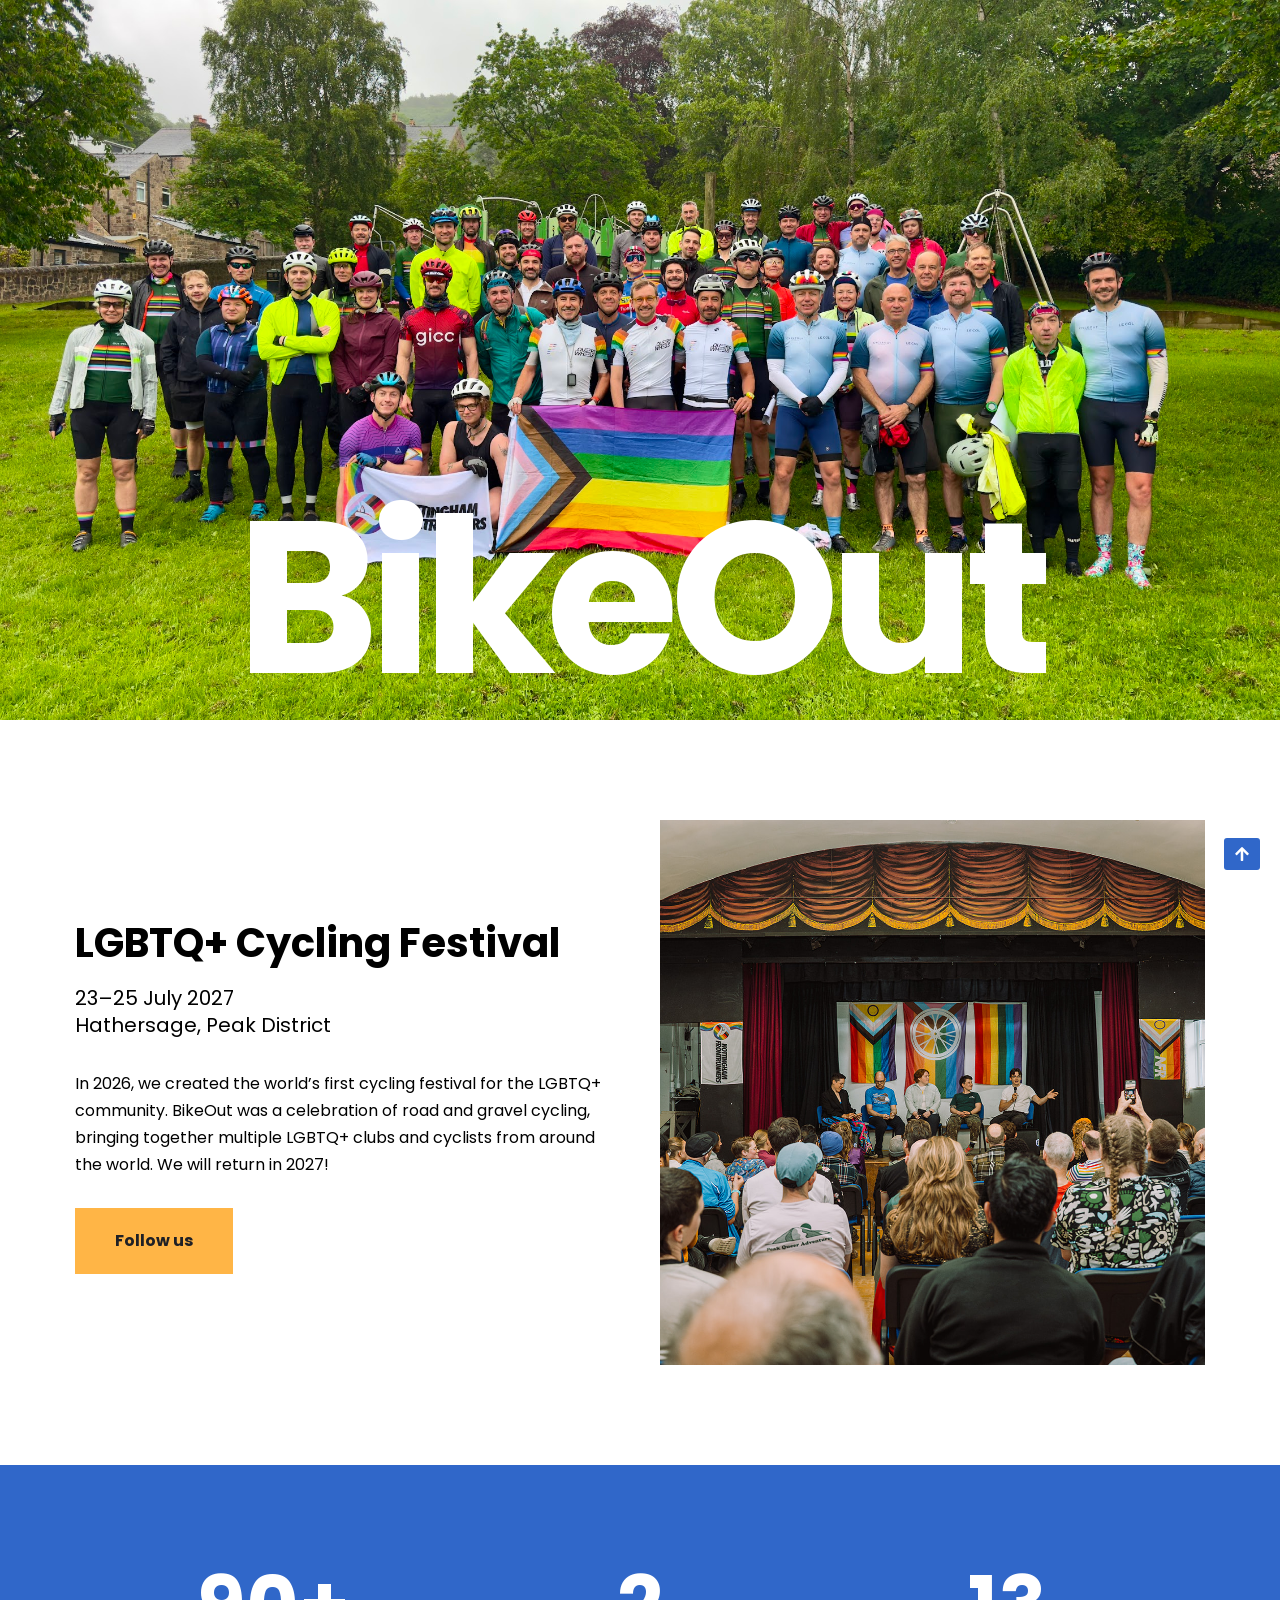
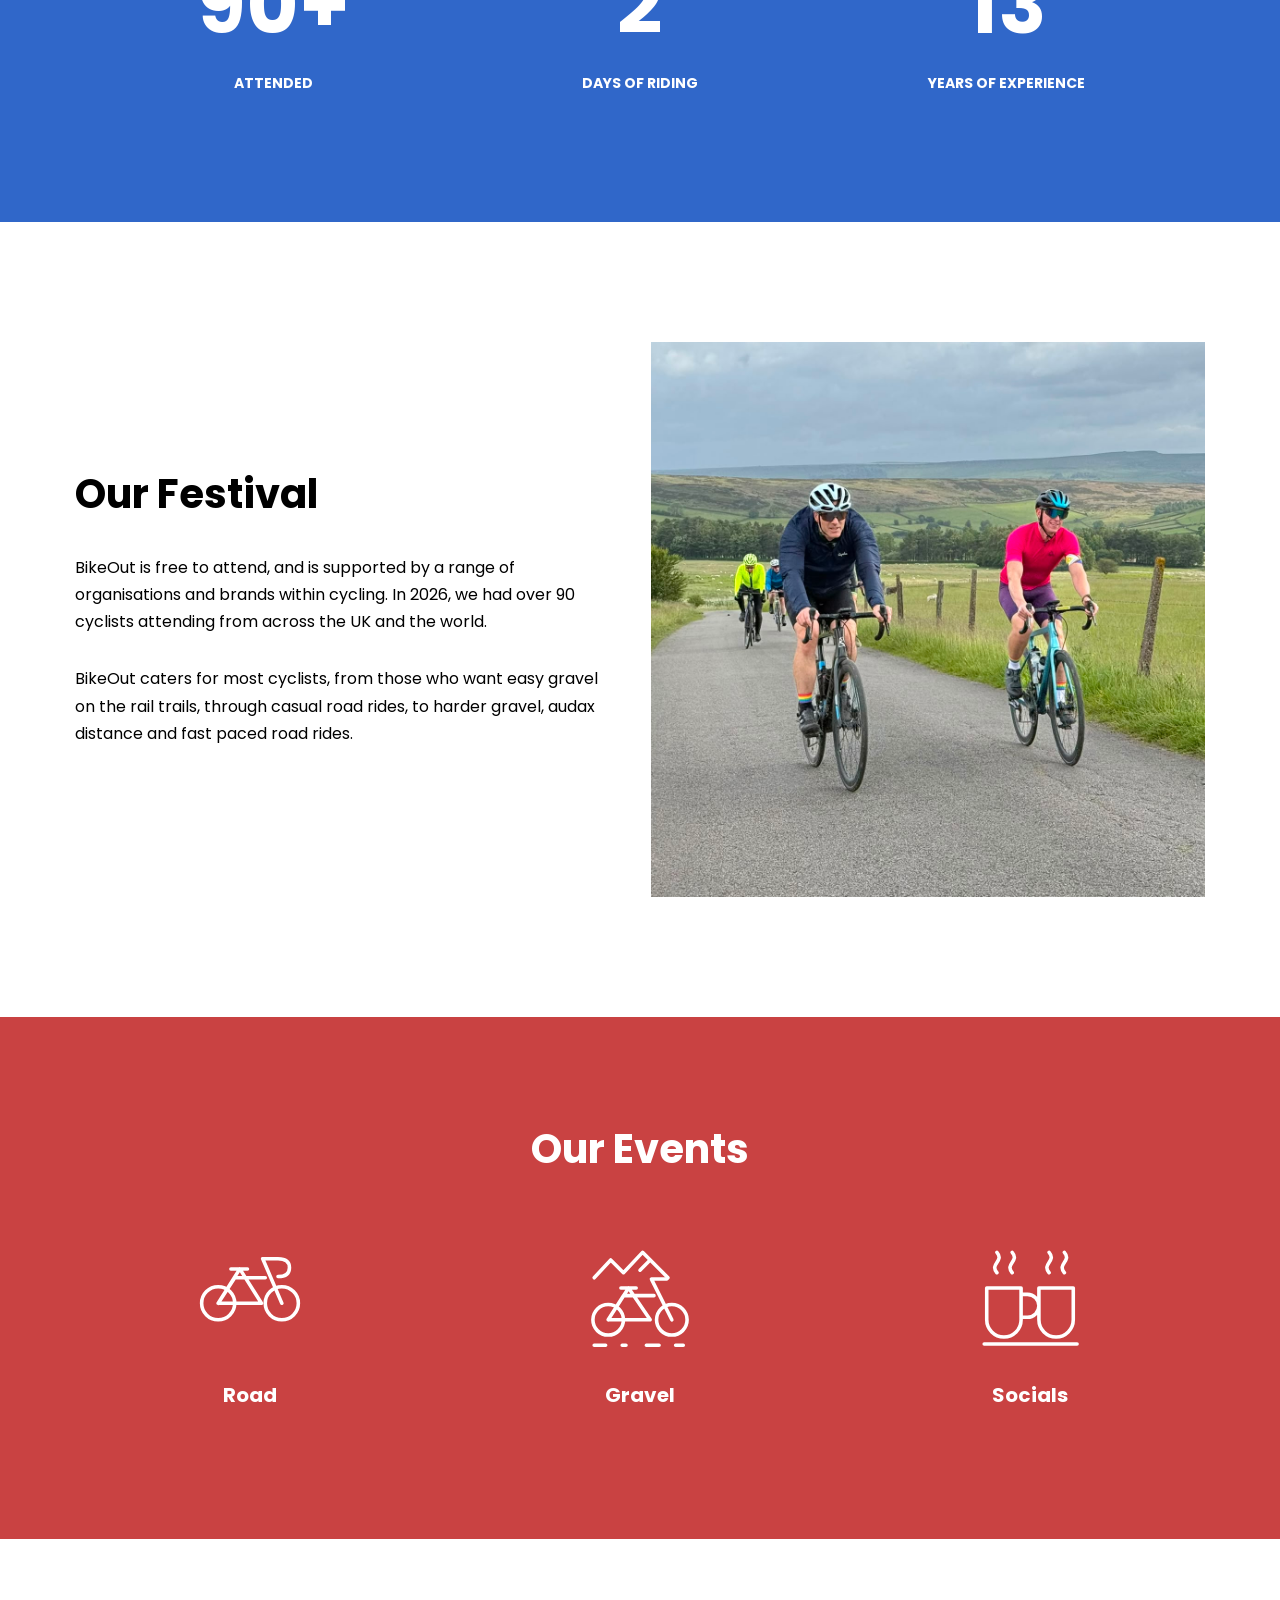
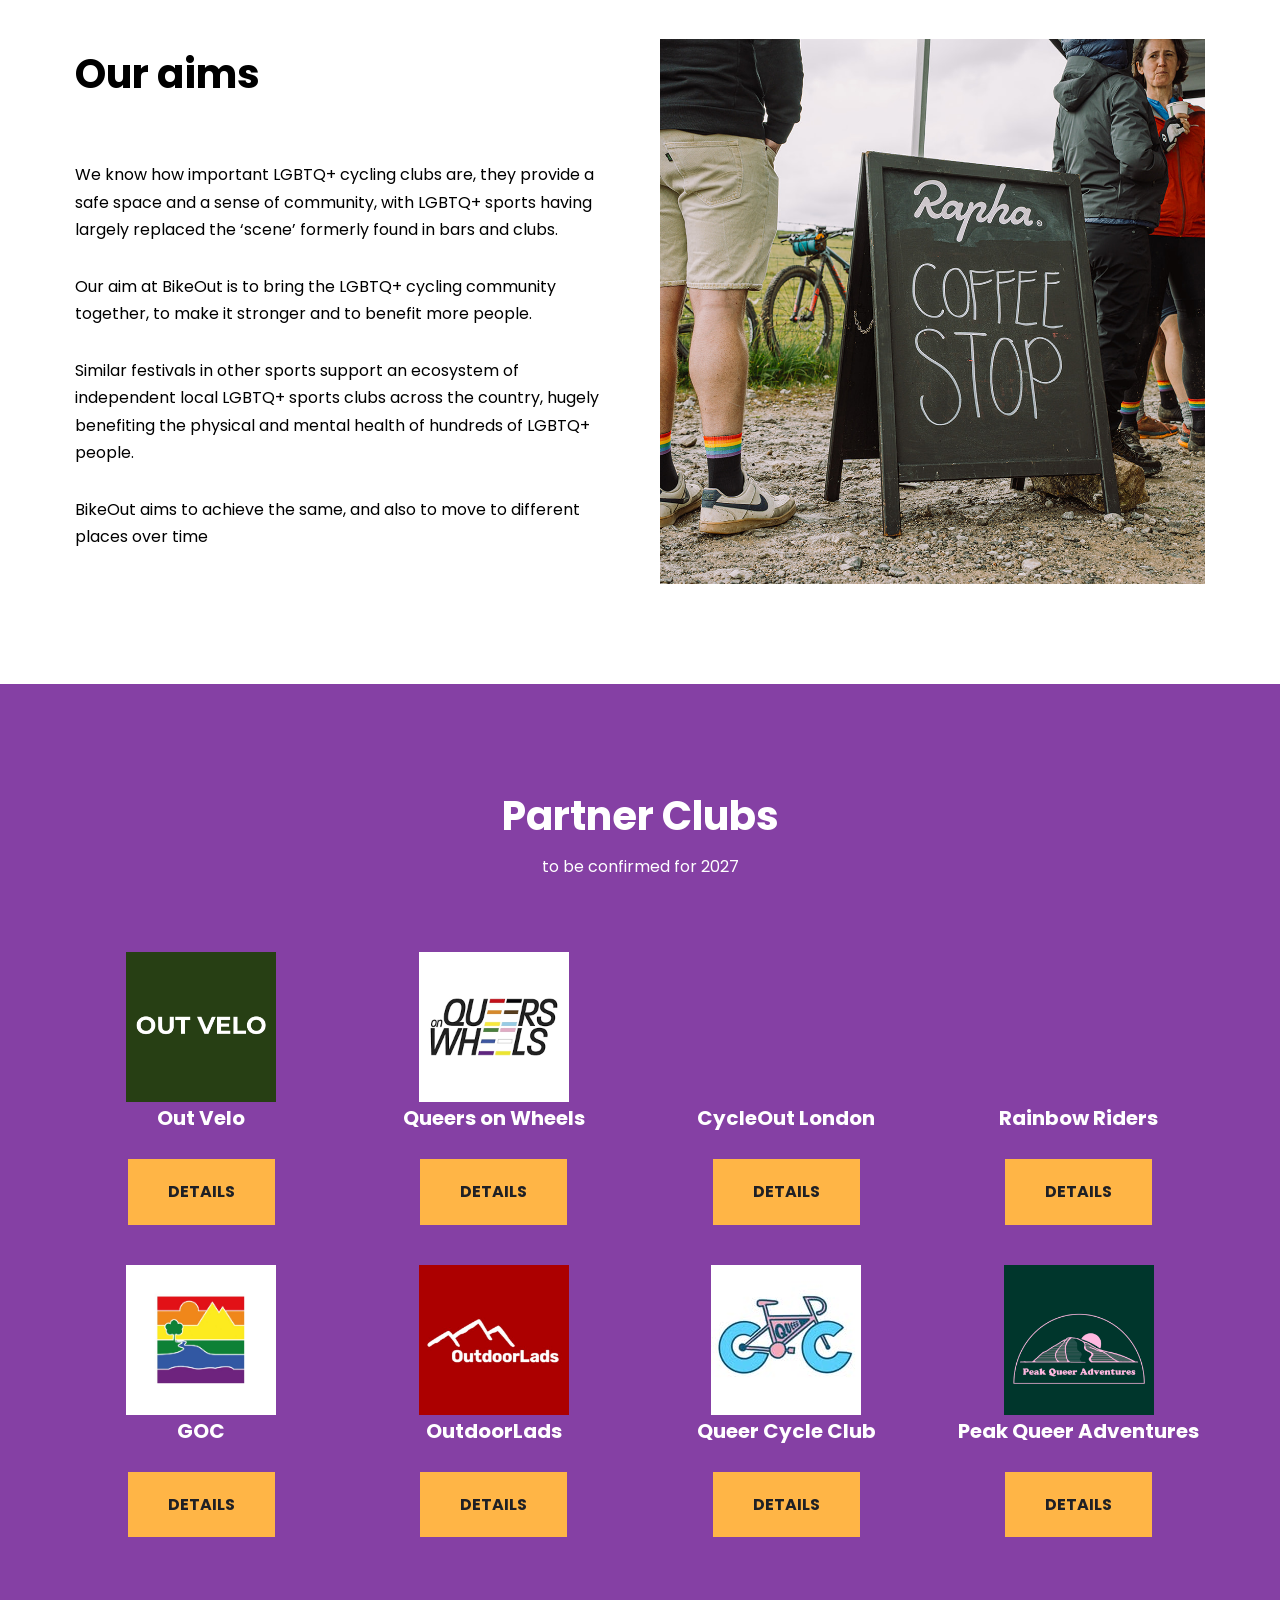
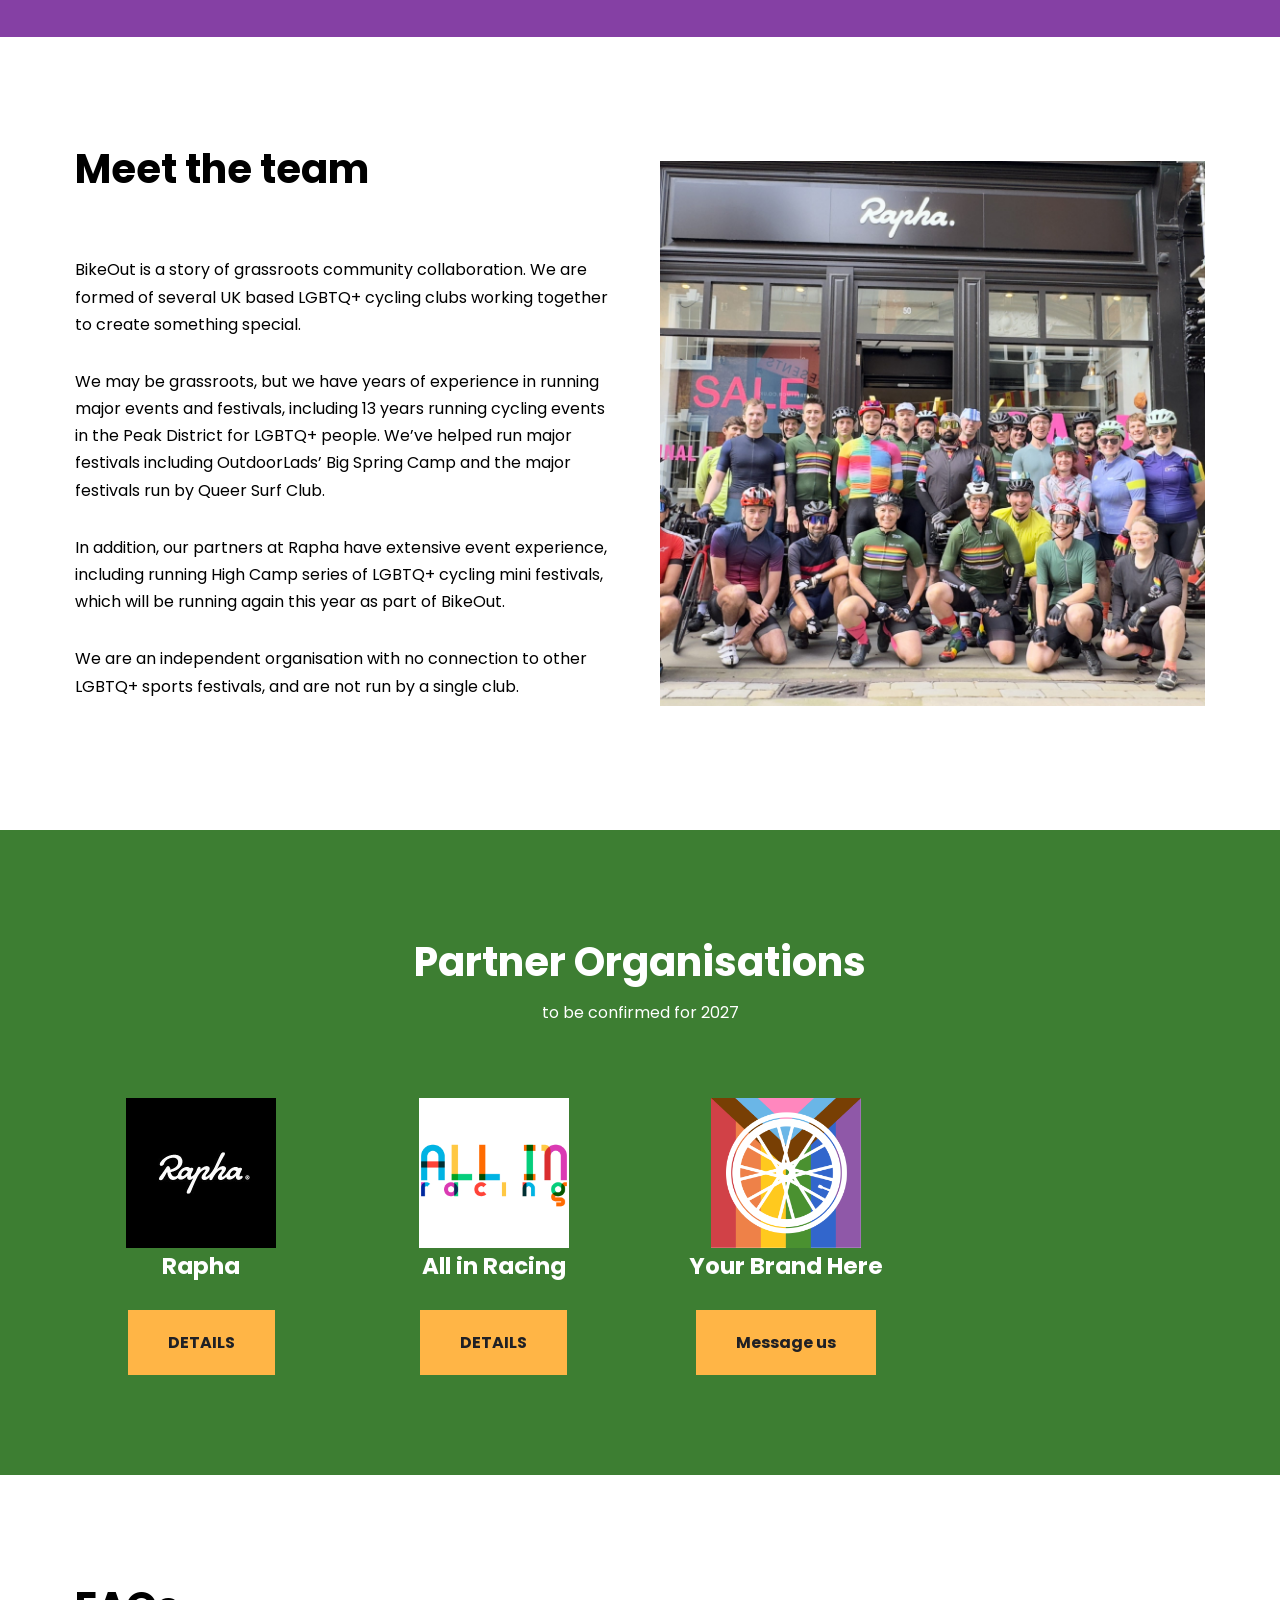
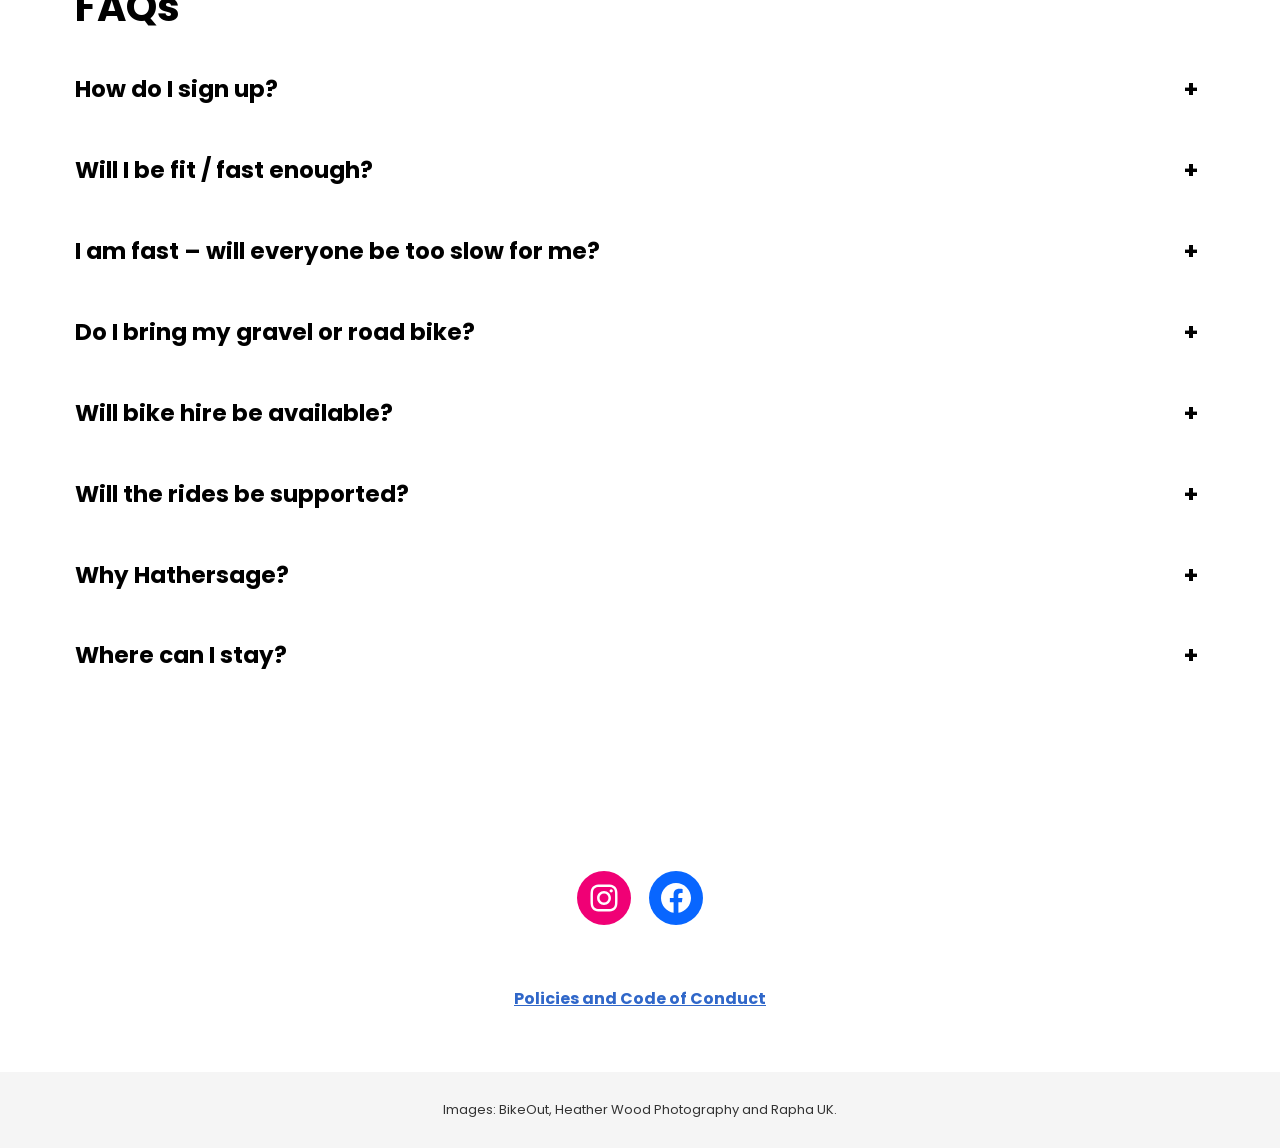
==== index.html @ 497133f8 "Add 2027 confirmation note to partner organisations" ====
<!doctype html>
<html lang="en-US"><head><meta charset="utf-8"><meta name="viewport" content="width=device-width, initial-scale=1, minimum-scale=1"><meta name="robots" content="index, follow, max-image-preview:large, max-snippet:-1, max-video-preview:-1"> <!-- This site is optimized with the Yoast SEO plugin v28.8 - https://yoast.com/product/yoast-seo-wordpress/ --><title>BikeOut - LGBTQ+ Cycling Festival</title><link rel="stylesheet" id="siteground-optimizer-combined-css-197aca3bef908ea8e324293daa26b92a" href="/assets/siteground-optimizer-combined-css-197aca3bef908ea8e324293daa26b92a.css" media="all"><meta name="description" content="The world’s first cycling festival for the LGBTQ+ community. Free to join. Road, gravel and socials. 5th-7th June 2026."><link rel="canonical" href="/"><meta property="og:locale" content="en_US"><meta property="og:type" content="website"><meta property="og:title" content="BikeOut - LGBTQ+ Cycling Festival"><meta property="og:description" content="The world’s first cycling festival for the LGBTQ+ community. Free to join. Road, gravel and socials. 5th-7th June 2026."><meta property="og:url" content="https://bikeout.cc/"><meta property="og:site_name" content="BikeOut"><meta property="article:modified_time" content="2026-10-19T20:32:42+00:00"><meta property="og:image" content="https://bikeout.cc/wp-content/uploads/2025/12/cropped-LGBTCN-Logo.png"><meta property="og:image:width" content="512"><meta property="og:image:height" content="512"><meta property="og:image:type" content="image/png"><meta name="twitter:card" content="summary_large_image"> <!-- / Yoast SEO plugin. --><style id="wp-img-auto-sizes-contain-inline-css"> img:is([sizes=auto i],[sizes^="auto," i]){contain-intrinsic-size:3000px 1500px}
/*# sourceURL=wp-img-auto-sizes-contain-inline-css */ </style> <style id="wp-block-library-inline-css"> :root{--wp-block-synced-color:#7a00df;--wp-block-synced-color--rgb:122,0,223;--wp-bound-block-color:var(--wp-block-synced-color);--wp-editor-canvas-background:#ddd;--wp-admin-theme-color:#007cba;--wp-admin-theme-color--rgb:0,124,186;--wp-admin-theme-color-darker-10:#006ba1;--wp-admin-theme-color-darker-10--rgb:0,107,160.5;--wp-admin-theme-color-darker-20:#005a87;--wp-admin-theme-color-darker-20--rgb:0,90,135;--wp-admin-border-width-focus:2px}@media (min-resolution:192dpi){:root{--wp-admin-border-width-focus:1.5px}}.wp-element-button{cursor:pointer}:root .has-very-light-gray-background-color{background-color:#eee}:root .has-very-dark-gray-background-color{background-color:#313131}:root .has-very-light-gray-color{color:#eee}:root .has-very-dark-gray-color{color:#313131}:root .has-vivid-green-cyan-to-vivid-cyan-blue-gradient-background{background:linear-gradient(135deg,#00d084,#0693e3)}:root .has-purple-crush-gradient-background{background:linear-gradient(135deg,#34e2e4,#4721fb 50%,#ab1dfe)}:root .has-hazy-dawn-gradient-background{background:linear-gradient(135deg,#faaca8,#dad0ec)}:root .has-subdued-olive-gradient-background{background:linear-gradient(135deg,#fafae1,#67a671)}:root .has-atomic-cream-gradient-background{background:linear-gradient(135deg,#fdd79a,#004a59)}:root .has-nightshade-gradient-background{background:linear-gradient(135deg,#330968,#31cdcf)}:root .has-midnight-gradient-background{background:linear-gradient(135deg,#020381,#2874fc)}:root{--wp--preset--font-size--normal:16px;--wp--preset--font-size--huge:42px}.has-regular-font-size{font-size:1em}.has-larger-font-size{font-size:2.625em}.has-normal-font-size{font-size:var(--wp--preset--font-size--normal)}.has-huge-font-size{font-size:var(--wp--preset--font-size--huge)}:root .has-text-align-center{text-align:center}:root .has-text-align-left{text-align:left}:root .has-text-align-right{text-align:right}.has-fit-text{white-space:nowrap!important}#end-resizable-editor-section{display:none}.aligncenter{clear:both}.items-justified-left{justify-content:flex-start}.items-justified-center{justify-content:center}.items-justified-right{justify-content:flex-end}.items-justified-space-between{justify-content:space-between}.screen-reader-text{word-wrap:normal!important;border:0;clip-path:inset(50%);height:1px;margin:-1px;overflow:hidden;padding:0;position:absolute;width:1px;word-break:normal!important}.screen-reader-text:focus{background-color:#ddd;clip-path:none;color:#444;display:block;font-size:1em;height:auto;left:5px;line-height:normal;padding:15px 23px 14px;text-decoration:none;top:5px;width:auto;z-index:100000}html :where(.has-border-color){border-style:solid}html :where([style^=border-color],[style*=";border-color"],[style*="; border-color"]){border-style:solid}html :where([style^=border-top-color],[style*=";border-top-color"],[style*="; border-top-color"]){border-top-style:solid}html :where([style^=border-right-color],[style*=";border-right-color"],[style*="; border-right-color"]){border-right-style:solid}html :where([style^=border-bottom-color],[style*=";border-bottom-color"],[style*="; border-bottom-color"]){border-bottom-style:solid}html :where([style^=border-left-color],[style*=";border-left-color"],[style*="; border-left-color"]){border-left-style:solid}html :where([style^=border-width],[style*=";border-width"],[style*="; border-width"]){border-style:solid}html :where([style^=border-top-width],[style*=";border-top-width"],[style*="; border-top-width"]){border-top-style:solid}html :where([style^=border-right-width],[style*=";border-right-width"],[style*="; border-right-width"]){border-right-style:solid}html :where([style^=border-bottom-width],[style*=";border-bottom-width"],[style*="; border-bottom-width"]){border-bottom-style:solid}html :where([style^=border-left-width],[style*=";border-left-width"],[style*="; border-left-width"]){border-left-style:solid}html :where(img[class*=wp-image-]){height:auto;max-width:100%}:where(figure){margin:0 0 1em}html :where(.is-position-sticky){--wp-admin--admin-bar--position-offset:var(--wp-admin--admin-bar--height,0px)}@media screen and (max-width:600px){html :where(.is-position-sticky){--wp-admin--admin-bar--position-offset:0px}}
/*# sourceURL=/wp-includes/css/dist/block-library/common.min.css */ </style> <style id="wp-block-accordion-inline-css"> .wp-block-accordion{box-sizing:border-box}
/*# sourceURL=https://bikeout.cc/wp-includes/blocks/accordion/style.min.css */ </style> <style id="wp-block-accordion-item-inline-css"> .wp-block-accordion-item.is-open>.wp-block-accordion-heading .wp-block-accordion-heading__toggle-icon{transform:rotate(45deg)}@media (prefers-reduced-motion:no-preference){.wp-block-accordion-item{transition:grid-template-rows .3s ease-out}.wp-block-accordion-item>.wp-block-accordion-heading .wp-block-accordion-heading__toggle-icon{transition:transform .2s ease-in-out}}
/*# sourceURL=https://bikeout.cc/wp-includes/blocks/accordion-item/style.min.css */ </style> <style id="wp-block-button-inline-css"> .wp-block-button__link{align-content:center;box-sizing:border-box;cursor:pointer;display:inline-block;height:100%;text-align:center;word-break:break-word}.wp-block-button__link.aligncenter{text-align:center}.wp-block-button__link.alignright{text-align:right}:where(.wp-block-button__link){border-radius:9999px;box-shadow:none;padding:calc(.667em + 2px) calc(1.333em + 2px);text-decoration:none}.wp-block-button[style*=text-decoration] .wp-block-button__link{text-decoration:inherit}.wp-block-buttons>.wp-block-button.has-custom-width{max-width:none}.wp-block-buttons>.wp-block-button.has-custom-width .wp-block-button__link{width:100%}.wp-block-buttons>.wp-block-button.has-custom-font-size .wp-block-button__link{font-size:inherit}.wp-block-buttons>.wp-block-button[class*=wp-block-button__width]{width:calc(var(--wp--block-button--width)*1% - var(--wp--style--block-gap, .5em)*(1 - var(--wp--block-button--width)/100))}.wp-block-buttons>.wp-block-button.wp-block-button__width-25{width:calc(25% - var(--wp--style--block-gap, .5em)*.75)}.wp-block-buttons>.wp-block-button.wp-block-button__width-50{width:calc(50% - var(--wp--style--block-gap, .5em)*.5)}.wp-block-buttons>.wp-block-button.wp-block-button__width-75{width:calc(75% - var(--wp--style--block-gap, .5em)*.25)}.wp-block-buttons>.wp-block-button.wp-block-button__width-100{flex-basis:100%;width:100%}.wp-block-buttons.is-vertical>.wp-block-button[class*=wp-block-button__width]{width:calc(var(--wp--block-button--width)*1%)}.wp-block-buttons.is-vertical>.wp-block-button.wp-block-button__width-25{width:25%}.wp-block-buttons.is-vertical>.wp-block-button.wp-block-button__width-50{width:50%}.wp-block-buttons.is-vertical>.wp-block-button.wp-block-button__width-75{width:75%}.wp-block-button.is-style-squared,.wp-block-button__link.wp-block-button.is-style-squared{border-radius:0}.wp-block-button.no-border-radius,.wp-block-button__link.no-border-radius{border-radius:0!important}:root :where(.wp-block-button .wp-block-button__link.is-style-outline),:root :where(.wp-block-button.is-style-outline>.wp-block-button__link){border:2px solid;padding:.667em 1.333em}:root :where(.wp-block-button .wp-block-button__link.is-style-outline:not(.has-text-color)),:root :where(.wp-block-button.is-style-outline>.wp-block-button__link:not(.has-text-color)){color:currentColor}:root :where(.wp-block-button .wp-block-button__link.is-style-outline:not(.has-background)),:root :where(.wp-block-button.is-style-outline>.wp-block-button__link:not(.has-background)){background-color:transparent;background-image:none}
/*# sourceURL=https://bikeout.cc/wp-includes/blocks/button/style.min.css */ </style> <style id="wp-block-image-inline-css"> .wp-block-image>a,.wp-block-image>figure>a{display:inline-block}.wp-block-image img{box-sizing:border-box;height:auto;max-width:100%;vertical-align:bottom}@media not (prefers-reduced-motion){.wp-block-image img.hide{visibility:hidden}.wp-block-image img.show{animation:show-content-image .4s}}.wp-block-image[style*=border-radius] img,.wp-block-image[style*=border-radius]>a{border-radius:inherit}.wp-block-image.has-custom-border img{box-sizing:border-box}.wp-block-image.aligncenter{text-align:center}.wp-block-image.alignfull>a,.wp-block-image.alignwide>a{width:100%}.wp-block-image.alignfull img,.wp-block-image.alignwide img{height:auto;width:100%}.wp-block-image .aligncenter,.wp-block-image .alignleft,.wp-block-image .alignright,.wp-block-image.aligncenter,.wp-block-image.alignleft,.wp-block-image.alignright{display:table}.wp-block-image .aligncenter>figcaption,.wp-block-image .alignleft>figcaption,.wp-block-image .alignright>figcaption,.wp-block-image.aligncenter>figcaption,.wp-block-image.alignleft>figcaption,.wp-block-image.alignright>figcaption{caption-side:bottom;display:table-caption}.wp-block-image .alignleft{float:left;margin:.5em 1em .5em 0}.wp-block-image .alignright{float:right;margin:.5em 0 .5em 1em}.wp-block-image .aligncenter{margin-left:auto;margin-right:auto}.wp-block-image :where(figcaption){margin-bottom:1em;margin-top:.5em}.wp-block-image.is-style-circle-mask img{border-radius:9999px}@supports ((-webkit-mask-image:none) or (mask-image:none)) or (-webkit-mask-image:none){.wp-block-image.is-style-circle-mask img{border-radius:0;-webkit-mask-image:url('data:image/svg+xml;utf8,<svg viewBox="0 0 100 100" xmlns="http://www.w3.org/2000/svg"><circle cx="50" cy="50" r="50"/></svg>');mask-image:url('data:image/svg+xml;utf8,<svg viewBox="0 0 100 100" xmlns="http://www.w3.org/2000/svg"><circle cx="50" cy="50" r="50"/></svg>');mask-mode:alpha;-webkit-mask-position:center;mask-position:center;-webkit-mask-repeat:no-repeat;mask-repeat:no-repeat;-webkit-mask-size:contain;mask-size:contain}}:root :where(.wp-block-image.is-style-rounded img,.wp-block-image .is-style-rounded img){border-radius:9999px}.wp-block-image figure{margin:0}.wp-lightbox-container{display:flex;flex-direction:column;position:relative}.wp-lightbox-container img{cursor:zoom-in}.wp-lightbox-container img:hover+button{opacity:1}.wp-lightbox-container button{align-items:center;backdrop-filter:blur(16px) saturate(180%);background-color:rgba(90,90,90,.25);border:none;border-radius:4px;cursor:zoom-in;display:flex;height:20px;justify-content:center;opacity:0;padding:0;position:absolute;right:16px;text-align:center;top:16px;width:20px;z-index:100}@media not (prefers-reduced-motion){.wp-lightbox-container button{transition:opacity .2s ease}}.wp-lightbox-container button:focus-visible{outline:3px auto rgba(90,90,90,.25);outline:3px auto -webkit-focus-ring-color;outline-offset:3px}.wp-lightbox-container button:hover{cursor:pointer;opacity:1}.wp-lightbox-container button:focus{opacity:1}.wp-lightbox-container button:focus,.wp-lightbox-container button:hover,.wp-lightbox-container button:not(:hover):not(:active):not(.has-background){background-color:rgba(90,90,90,.25);border:none}.wp-lightbox-overlay{box-sizing:border-box;cursor:zoom-out;height:100vh;left:0;overflow:hidden;position:fixed;top:0;visibility:hidden;width:100%;z-index:100000}.wp-lightbox-overlay .wp-lightbox-close-button{align-items:center;cursor:pointer;display:flex;font-family:inherit;gap:8px;justify-content:center;line-height:1;min-height:40px;min-width:40px;padding:0 4px;position:absolute;right:calc(env(safe-area-inset-right) + 16px);top:calc(env(safe-area-inset-top) + 16px);z-index:5000000}.wp-lightbox-overlay .wp-lightbox-close-button:focus,.wp-lightbox-overlay .wp-lightbox-close-button:hover,.wp-lightbox-overlay .wp-lightbox-close-button:not(:hover):not(:active):not(.has-background){background:none;border:none}.wp-lightbox-overlay .wp-lightbox-close-button:has(.wp-lightbox-close-text:not([hidden])) .wp-lightbox-close-icon svg{height:1em;width:1em}.wp-lightbox-overlay .wp-lightbox-close-icon svg{display:block}.wp-lightbox-overlay .wp-lightbox-navigation-button-next,.wp-lightbox-overlay .wp-lightbox-navigation-button-prev{align-items:center;bottom:16px;cursor:pointer;display:flex;font-family:inherit;gap:4px;justify-content:center;line-height:1;min-height:40px;min-width:40px;padding:0 8px;position:absolute;z-index:2000002}.wp-lightbox-overlay .wp-lightbox-navigation-button-next[hidden],.wp-lightbox-overlay .wp-lightbox-navigation-button-prev[hidden]{display:none}@media (min-width:960px){.wp-lightbox-overlay .wp-lightbox-navigation-button-next,.wp-lightbox-overlay .wp-lightbox-navigation-button-prev{bottom:50%;transform:translateY(-50%)}}.wp-lightbox-overlay .wp-lightbox-navigation-button-next:focus,.wp-lightbox-overlay .wp-lightbox-navigation-button-next:hover,.wp-lightbox-overlay .wp-lightbox-navigation-button-next:not(:hover):not(:active):not(.has-background),.wp-lightbox-overlay .wp-lightbox-navigation-button-prev:focus,.wp-lightbox-overlay .wp-lightbox-navigation-button-prev:hover,.wp-lightbox-overlay .wp-lightbox-navigation-button-prev:not(:hover):not(:active):not(.has-background){background:none;border:none;padding:0 8px}.wp-lightbox-overlay .wp-lightbox-navigation-button-next:has(.wp-lightbox-navigation-text:not([hidden])) .wp-lightbox-navigation-icon svg,.wp-lightbox-overlay .wp-lightbox-navigation-button-prev:has(.wp-lightbox-navigation-text:not([hidden])) .wp-lightbox-navigation-icon svg{display:block;height:1.5em;width:1.5em}.wp-lightbox-overlay .wp-lightbox-navigation-button-prev{left:calc(env(safe-area-inset-left) + 16px)}.wp-lightbox-overlay .wp-lightbox-navigation-button-next{right:calc(env(safe-area-inset-right) + 16px)}.wp-lightbox-overlay .wp-lightbox-navigation-icon svg{vertical-align:middle}.wp-lightbox-overlay .lightbox-image-container{height:var(--wp--lightbox-container-height);left:50%;overflow:hidden;position:absolute;top:50%;transform:translate(-50%,-50%);transform-origin:top left;width:var(--wp--lightbox-container-width);z-index:2000001}.wp-lightbox-overlay .wp-block-image{align-items:center;box-sizing:border-box;display:flex;height:100%;justify-content:center;margin:0;position:relative;transform-origin:0 0;width:100%;z-index:3000000}.wp-lightbox-overlay .wp-block-image img{height:var(--wp--lightbox-image-height);min-height:var(--wp--lightbox-image-height);min-width:var(--wp--lightbox-image-width);width:var(--wp--lightbox-image-width)}.wp-lightbox-overlay .wp-block-image figcaption{display:none}.wp-lightbox-overlay button{background:none;border:none}.wp-lightbox-overlay .scrim{background-color:#fff;height:100%;opacity:.9;position:absolute;width:100%;z-index:2000000}.wp-lightbox-overlay.active{visibility:visible}@media not (prefers-reduced-motion){.wp-lightbox-overlay.active{animation:turn-on-visibility .25s both}.wp-lightbox-overlay.active img{animation:turn-on-visibility .35s both}.wp-lightbox-overlay.show-closing-animation:not(.active){animation:turn-off-visibility .35s both}.wp-lightbox-overlay.show-closing-animation:not(.active) img{animation:turn-off-visibility .25s both}.wp-lightbox-overlay.zoom.active{animation:none;opacity:1;visibility:visible}.wp-lightbox-overlay.zoom.active .lightbox-image-container{animation:lightbox-zoom-in .4s}.wp-lightbox-overlay.zoom.active .lightbox-image-container img{animation:none}.wp-lightbox-overlay.zoom.active .scrim{animation:turn-on-visibility .4s forwards}.wp-lightbox-overlay.zoom.show-closing-animation:not(.active){animation:none}.wp-lightbox-overlay.zoom.show-closing-animation:not(.active) .lightbox-image-container{animation:lightbox-zoom-out .4s}.wp-lightbox-overlay.zoom.show-closing-animation:not(.active) .lightbox-image-container img{animation:none}.wp-lightbox-overlay.zoom.show-closing-animation:not(.active) .scrim{animation:turn-off-visibility .4s forwards}}@keyframes show-content-image{0%{visibility:hidden}99%{visibility:hidden}to{visibility:visible}}@keyframes turn-on-visibility{0%{opacity:0}to{opacity:1}}@keyframes turn-off-visibility{0%{opacity:1;visibility:visible}99%{opacity:0;visibility:visible}to{opacity:0;visibility:hidden}}@keyframes lightbox-zoom-in{0%{transform:translate(calc((-100vw + var(--wp--lightbox-scrollbar-width))/2 + var(--wp--lightbox-initial-left-position)),calc(-50vh + var(--wp--lightbox-initial-top-position))) scale(var(--wp--lightbox-scale))}to{transform:translate(-50%,-50%) scale(1)}}@keyframes lightbox-zoom-out{0%{transform:translate(-50%,-50%) scale(1);visibility:visible}99%{visibility:visible}to{transform:translate(calc((-100vw + var(--wp--lightbox-scrollbar-width))/2 + var(--wp--lightbox-initial-left-position)),calc(-50vh + var(--wp--lightbox-initial-top-position))) scale(var(--wp--lightbox-scale));visibility:hidden}}
/*# sourceURL=https://bikeout.cc/wp-includes/blocks/image/style.min.css */ </style> <style id="wp-block-paragraph-inline-css"> .is-small-text{font-size:.875em}.is-regular-text{font-size:1em}.is-large-text{font-size:2.25em}.is-larger-text{font-size:3em}.has-drop-cap:not(:focus):first-letter{float:left;font-size:8.4em;font-style:normal;font-weight:100;line-height:.68;margin:.05em .1em 0 0;text-transform:uppercase}body.rtl .has-drop-cap:not(:focus):first-letter{float:none;margin-left:.1em}p.has-drop-cap.has-background{overflow:hidden}:root :where(p.has-background){padding:1.25em 2.375em}:where(p.has-text-color:not(.has-link-color)) a{color:inherit}p.has-text-align-left[style*="writing-mode:vertical-lr"],p.has-text-align-right[style*="writing-mode:vertical-rl"]{rotate:180deg}
/*# sourceURL=https://bikeout.cc/wp-includes/blocks/paragraph/style.min.css */ </style> <style id="wp-block-buttons-inline-css"> .wp-block-buttons{box-sizing:border-box}.wp-block-buttons.is-vertical{flex-direction:column}.wp-block-buttons.is-vertical>.wp-block-button:last-child{margin-bottom:0}.wp-block-buttons>.wp-block-button{display:inline-block;margin:0}.wp-block-buttons.is-content-justification-left{justify-content:flex-start}.wp-block-buttons.is-content-justification-left.is-vertical{align-items:flex-start}.wp-block-buttons.is-content-justification-center{justify-content:center}.wp-block-buttons.is-content-justification-center.is-vertical{align-items:center}.wp-block-buttons.is-content-justification-right{justify-content:flex-end}.wp-block-buttons.is-content-justification-right.is-vertical{align-items:flex-end}.wp-block-buttons.is-content-justification-space-between{justify-content:space-between}.wp-block-buttons.aligncenter{text-align:center}.wp-block-buttons:not(.is-content-justification-space-between,.is-content-justification-right,.is-content-justification-left,.is-content-justification-center) .wp-block-button.aligncenter{margin-left:auto;margin-right:auto;width:100%}.wp-block-buttons[style*=text-decoration] .wp-block-button,.wp-block-buttons[style*=text-decoration] .wp-block-button__link{text-decoration:inherit}.wp-block-buttons.has-custom-font-size .wp-block-button__link{font-size:inherit}.wp-block-buttons .wp-block-button__link{width:100%}.wp-block-button.aligncenter{text-align:center}
/*# sourceURL=https://bikeout.cc/wp-includes/blocks/buttons/style.min.css */ </style> <style id="wp-block-accordion-heading-inline-css"> .wp-block-accordion-heading__toggle{align-items:center;background:none;border:none;color:inherit;cursor:pointer;display:flex;font-family:inherit;font-size:inherit;font-style:inherit;font-weight:inherit;letter-spacing:inherit;line-height:inherit;overflow:hidden;padding:var(--wp--preset--spacing--20,1em) 0;text-align:inherit;text-decoration:inherit;text-transform:inherit;width:100%;word-spacing:inherit}.wp-block-accordion-heading__toggle:not(:focus-visible){outline:none}.wp-block-accordion-heading__toggle:hover .wp-block-accordion-heading__toggle-title{text-decoration:underline}.wp-block-accordion-heading__toggle-title{flex:1}.wp-block-accordion-heading__toggle-icon{align-items:center;display:flex;height:1.2em;justify-content:center;width:1.2em}
/*# sourceURL=https://bikeout.cc/wp-includes/blocks/accordion-heading/style.min.css */ </style> <style id="wp-block-accordion-panel-inline-css"> .wp-block-accordion-panel[hidden]{border:none!important;box-shadow:none!important;margin-block-start:0;padding:0!important}
/*# sourceURL=https://bikeout.cc/wp-includes/blocks/accordion-panel/style.min.css */ </style> <style id="wp-block-social-links-inline-css"> .wp-block-social-links{background:none;box-sizing:border-box;margin-left:0;padding-left:0;padding-right:0;text-indent:0}.wp-block-social-links .wp-social-link a,.wp-block-social-links .wp-social-link a:hover{border-bottom:0;box-shadow:none;text-decoration:none}.wp-block-social-links .wp-social-link svg{height:1em;width:1em}.wp-block-social-links .wp-social-link span:not(.screen-reader-text){font-size:.65em;margin-left:.5em;margin-right:.5em}.wp-block-social-links.has-small-icon-size{font-size:16px}.wp-block-social-links,.wp-block-social-links.has-normal-icon-size{font-size:24px}.wp-block-social-links.has-large-icon-size{font-size:36px}.wp-block-social-links.has-huge-icon-size{font-size:48px}.wp-block-social-links.aligncenter{display:flex;justify-content:center}.wp-block-social-links.alignright{justify-content:flex-end}.wp-block-social-link{border-radius:9999px;display:block}@media not (prefers-reduced-motion){.wp-block-social-link{transition:transform .1s ease}}.wp-block-social-link{height:auto}.wp-block-social-link a{align-items:center;display:flex;line-height:0}.wp-block-social-link:hover{transform:scale(1.1)}.wp-block-social-links .wp-block-social-link.wp-social-link{display:inline-block;margin:0;padding:0}.wp-block-social-links .wp-block-social-link.wp-social-link .wp-block-social-link-anchor,.wp-block-social-links .wp-block-social-link.wp-social-link .wp-block-social-link-anchor svg,.wp-block-social-links .wp-block-social-link.wp-social-link .wp-block-social-link-anchor:active,.wp-block-social-links .wp-block-social-link.wp-social-link .wp-block-social-link-anchor:hover,.wp-block-social-links .wp-block-social-link.wp-social-link .wp-block-social-link-anchor:visited{fill:currentColor;color:currentColor}:where(.wp-block-social-links:not(.is-style-logos-only)) .wp-social-link{background-color:#f0f0f0;color:#444}:where(.wp-block-social-links:not(.is-style-logos-only)) .wp-social-link-amazon{background-color:#f90;color:#fff}:where(.wp-block-social-links:not(.is-style-logos-only)) .wp-social-link-bandcamp{background-color:#1ea0c3;color:#fff}:where(.wp-block-social-links:not(.is-style-logos-only)) .wp-social-link-behance{background-color:#0757fe;color:#fff}:where(.wp-block-social-links:not(.is-style-logos-only)) .wp-social-link-bluesky{background-color:#0a7aff;color:#fff}:where(.wp-block-social-links:not(.is-style-logos-only)) .wp-social-link-codepen{background-color:#1e1f26;color:#fff}:where(.wp-block-social-links:not(.is-style-logos-only)) .wp-social-link-deviantart{background-color:#02e49b;color:#fff}:where(.wp-block-social-links:not(.is-style-logos-only)) .wp-social-link-discord{background-color:#5865f2;color:#fff}:where(.wp-block-social-links:not(.is-style-logos-only)) .wp-social-link-dribbble{background-color:#e94c89;color:#fff}:where(.wp-block-social-links:not(.is-style-logos-only)) .wp-social-link-dropbox{background-color:#4280ff;color:#fff}:where(.wp-block-social-links:not(.is-style-logos-only)) .wp-social-link-etsy{background-color:#f45800;color:#fff}:where(.wp-block-social-links:not(.is-style-logos-only)) .wp-social-link-facebook{background-color:#0866ff;color:#fff}:where(.wp-block-social-links:not(.is-style-logos-only)) .wp-social-link-fivehundredpx{background-color:#000;color:#fff}:where(.wp-block-social-links:not(.is-style-logos-only)) .wp-social-link-flickr{background-color:#0461dd;color:#fff}:where(.wp-block-social-links:not(.is-style-logos-only)) .wp-social-link-foursquare{background-color:#e65678;color:#fff}:where(.wp-block-social-links:not(.is-style-logos-only)) .wp-social-link-github{background-color:#24292d;color:#fff}:where(.wp-block-social-links:not(.is-style-logos-only)) .wp-social-link-goodreads{background-color:#eceadd;color:#382110}:where(.wp-block-social-links:not(.is-style-logos-only)) .wp-social-link-google{background-color:#ea4434;color:#fff}:where(.wp-block-social-links:not(.is-style-logos-only)) .wp-social-link-gravatar{background-color:#1d4fc4;color:#fff}:where(.wp-block-social-links:not(.is-style-logos-only)) .wp-social-link-instagram{background-color:#f00075;color:#fff}:where(.wp-block-social-links:not(.is-style-logos-only)) .wp-social-link-lastfm{background-color:#e21b24;color:#fff}:where(.wp-block-social-links:not(.is-style-logos-only)) .wp-social-link-linkedin{background-color:#0d66c2;color:#fff}:where(.wp-block-social-links:not(.is-style-logos-only)) .wp-social-link-mastodon{background-color:#3288d4;color:#fff}:where(.wp-block-social-links:not(.is-style-logos-only)) .wp-social-link-medium{background-color:#000;color:#fff}:where(.wp-block-social-links:not(.is-style-logos-only)) .wp-social-link-meetup{background-color:#f6405f;color:#fff}:where(.wp-block-social-links:not(.is-style-logos-only)) .wp-social-link-patreon{background-color:#000;color:#fff}:where(.wp-block-social-links:not(.is-style-logos-only)) .wp-social-link-pinterest{background-color:#e60122;color:#fff}:where(.wp-block-social-links:not(.is-style-logos-only)) .wp-social-link-pocket{background-color:#ef4155;color:#fff}:where(.wp-block-social-links:not(.is-style-logos-only)) .wp-social-link-reddit{background-color:#ff4500;color:#fff}:where(.wp-block-social-links:not(.is-style-logos-only)) .wp-social-link-skype{background-color:#0478d7;color:#fff}:where(.wp-block-social-links:not(.is-style-logos-only)) .wp-social-link-snapchat{stroke:#000;background-color:#fefc00;color:#fff}:where(.wp-block-social-links:not(.is-style-logos-only)) .wp-social-link-soundcloud{background-color:#ff5600;color:#fff}:where(.wp-block-social-links:not(.is-style-logos-only)) .wp-social-link-spotify{background-color:#1bd760;color:#fff}:where(.wp-block-social-links:not(.is-style-logos-only)) .wp-social-link-telegram{background-color:#2aabee;color:#fff}:where(.wp-block-social-links:not(.is-style-logos-only)) .wp-social-link-threads{background-color:#000;color:#fff}:where(.wp-block-social-links:not(.is-style-logos-only)) .wp-social-link-tiktok{background-color:#000;color:#fff}:where(.wp-block-social-links:not(.is-style-logos-only)) .wp-social-link-tumblr{background-color:#011835;color:#fff}:where(.wp-block-social-links:not(.is-style-logos-only)) .wp-social-link-twitch{background-color:#6440a4;color:#fff}:where(.wp-block-social-links:not(.is-style-logos-only)) .wp-social-link-twitter{background-color:#1da1f2;color:#fff}:where(.wp-block-social-links:not(.is-style-logos-only)) .wp-social-link-vimeo{background-color:#1eb7ea;color:#fff}:where(.wp-block-social-links:not(.is-style-logos-only)) .wp-social-link-vk{background-color:#4680c2;color:#fff}:where(.wp-block-social-links:not(.is-style-logos-only)) .wp-social-link-wordpress{background-color:#3499cd;color:#fff}:where(.wp-block-social-links:not(.is-style-logos-only)) .wp-social-link-whatsapp{background-color:#25d366;color:#fff}:where(.wp-block-social-links:not(.is-style-logos-only)) .wp-social-link-x{background-color:#000;color:#fff}:where(.wp-block-social-links:not(.is-style-logos-only)) .wp-social-link-yelp{background-color:#d32422;color:#fff}:where(.wp-block-social-links:not(.is-style-logos-only)) .wp-social-link-youtube{background-color:red;color:#fff}:where(.wp-block-social-links.is-style-logos-only) .wp-social-link{background:none}:where(.wp-block-social-links.is-style-logos-only) .wp-social-link svg{height:1.25em;width:1.25em}:where(.wp-block-social-links.is-style-logos-only) .wp-social-link-amazon{color:#f90}:where(.wp-block-social-links.is-style-logos-only) .wp-social-link-bandcamp{color:#1ea0c3}:where(.wp-block-social-links.is-style-logos-only) .wp-social-link-behance{color:#0757fe}:where(.wp-block-social-links.is-style-logos-only) .wp-social-link-bluesky{color:#0a7aff}:where(.wp-block-social-links.is-style-logos-only) .wp-social-link-codepen{color:#1e1f26}:where(.wp-block-social-links.is-style-logos-only) .wp-social-link-deviantart{color:#02e49b}:where(.wp-block-social-links.is-style-logos-only) .wp-social-link-discord{color:#5865f2}:where(.wp-block-social-links.is-style-logos-only) .wp-social-link-dribbble{color:#e94c89}:where(.wp-block-social-links.is-style-logos-only) .wp-social-link-dropbox{color:#4280ff}:where(.wp-block-social-links.is-style-logos-only) .wp-social-link-etsy{color:#f45800}:where(.wp-block-social-links.is-style-logos-only) .wp-social-link-facebook{color:#0866ff}:where(.wp-block-social-links.is-style-logos-only) .wp-social-link-fivehundredpx{color:#000}:where(.wp-block-social-links.is-style-logos-only) .wp-social-link-flickr{color:#0461dd}:where(.wp-block-social-links.is-style-logos-only) .wp-social-link-foursquare{color:#e65678}:where(.wp-block-social-links.is-style-logos-only) .wp-social-link-github{color:#24292d}:where(.wp-block-social-links.is-style-logos-only) .wp-social-link-goodreads{color:#382110}:where(.wp-block-social-links.is-style-logos-only) .wp-social-link-google{color:#ea4434}:where(.wp-block-social-links.is-style-logos-only) .wp-social-link-gravatar{color:#1d4fc4}:where(.wp-block-social-links.is-style-logos-only) .wp-social-link-instagram{color:#f00075}:where(.wp-block-social-links.is-style-logos-only) .wp-social-link-lastfm{color:#e21b24}:where(.wp-block-social-links.is-style-logos-only) .wp-social-link-linkedin{color:#0d66c2}:where(.wp-block-social-links.is-style-logos-only) .wp-social-link-mastodon{color:#3288d4}:where(.wp-block-social-links.is-style-logos-only) .wp-social-link-medium{color:#000}:where(.wp-block-social-links.is-style-logos-only) .wp-social-link-meetup{color:#f6405f}:where(.wp-block-social-links.is-style-logos-only) .wp-social-link-patreon{color:#000}:where(.wp-block-social-links.is-style-logos-only) .wp-social-link-pinterest{color:#e60122}:where(.wp-block-social-links.is-style-logos-only) .wp-social-link-pocket{color:#ef4155}:where(.wp-block-social-links.is-style-logos-only) .wp-social-link-reddit{color:#ff4500}:where(.wp-block-social-links.is-style-logos-only) .wp-social-link-skype{color:#0478d7}:where(.wp-block-social-links.is-style-logos-only) .wp-social-link-snapchat{stroke:#000;color:#fff}:where(.wp-block-social-links.is-style-logos-only) .wp-social-link-soundcloud{color:#ff5600}:where(.wp-block-social-links.is-style-logos-only) .wp-social-link-spotify{color:#1bd760}:where(.wp-block-social-links.is-style-logos-only) .wp-social-link-telegram{color:#2aabee}:where(.wp-block-social-links.is-style-logos-only) .wp-social-link-threads{color:#000}:where(.wp-block-social-links.is-style-logos-only) .wp-social-link-tiktok{color:#000}:where(.wp-block-social-links.is-style-logos-only) .wp-social-link-tumblr{color:#011835}:where(.wp-block-social-links.is-style-logos-only) .wp-social-link-twitch{color:#6440a4}:where(.wp-block-social-links.is-style-logos-only) .wp-social-link-twitter{color:#1da1f2}:where(.wp-block-social-links.is-style-logos-only) .wp-social-link-vimeo{color:#1eb7ea}:where(.wp-block-social-links.is-style-logos-only) .wp-social-link-vk{color:#4680c2}:where(.wp-block-social-links.is-style-logos-only) .wp-social-link-whatsapp{color:#25d366}:where(.wp-block-social-links.is-style-logos-only) .wp-social-link-wordpress{color:#3499cd}:where(.wp-block-social-links.is-style-logos-only) .wp-social-link-x{color:#000}:where(.wp-block-social-links.is-style-logos-only) .wp-social-link-yelp{color:#d32422}:where(.wp-block-social-links.is-style-logos-only) .wp-social-link-youtube{color:red}.wp-block-social-links.is-style-pill-shape .wp-social-link{width:auto}:root :where(.wp-block-social-links .wp-social-link a){padding:.25em}:root :where(.wp-block-social-links.is-style-logos-only .wp-social-link a){padding:0}:root :where(.wp-block-social-links.is-style-pill-shape .wp-social-link a){padding-left:.6666666667em;padding-right:.6666666667em}.wp-block-social-links:not(.has-icon-color):not(.has-icon-background-color) .wp-social-link-snapchat .wp-block-social-link-label{color:#000}
/*# sourceURL=https://bikeout.cc/wp-includes/blocks/social-links/style.min.css */ </style> <style id="classic-theme-styles-inline-css"> /*! This file is auto-generated */
.wp-block-button__link{color:#fff;background-color:#32373c;border-radius:9999px;box-shadow:none;text-decoration:none;padding:calc(.667em + 2px) calc(1.333em + 2px);font-size:1.125em}.wp-block-file__button{background:#32373c;color:#fff;text-decoration:none}
/*# sourceURL=/wp-includes/css/classic-themes.min.css */ </style> <style id="otter-advanced-heading-style-inline-css"> span.wp-block-themeisle-blocks-advanced-heading{display:block}.wp-block-themeisle-blocks-advanced-heading,.is-layout-constrained>:is(.wp-block-themeisle-blocks-advanced-heading,.wp-block-themeisle-blocks-advanced-heading:first-child),:is(h1,h2,h3,h4,h5,h6).wp-block-themeisle-blocks-advanced-heading{--padding: 0px;--padding-tablet: var(--padding);--padding-mobile: var(--padding-tablet);--margin: 0px 0px 25px 0px;--margin-tablet: var(--margin);--margin-mobile: var(--margin-tablet);--text-align: left;--text-align-tablet: var(--text-align);--text-align-mobile: var(--text-align-tablet);padding:var(--padding);margin:var(--margin);text-align:var(--text-align)}.wp-block-themeisle-blocks-advanced-heading.has-dark-bg,.is-layout-constrained>:is(.wp-block-themeisle-blocks-advanced-heading,.wp-block-themeisle-blocks-advanced-heading:first-child).has-dark-bg,:is(h1,h2,h3,h4,h5,h6).wp-block-themeisle-blocks-advanced-heading.has-dark-bg{color:#fff}@media(min-width: 600px)and (max-width: 960px){.wp-block-themeisle-blocks-advanced-heading,.is-layout-constrained>:is(.wp-block-themeisle-blocks-advanced-heading,.wp-block-themeisle-blocks-advanced-heading:first-child),:is(h1,h2,h3,h4,h5,h6).wp-block-themeisle-blocks-advanced-heading{padding:var(--padding-tablet);margin:var(--margin-tablet);text-align:var(--text-align-tablet)}}@media(max-width: 600px){.wp-block-themeisle-blocks-advanced-heading,.is-layout-constrained>:is(.wp-block-themeisle-blocks-advanced-heading,.wp-block-themeisle-blocks-advanced-heading:first-child),:is(h1,h2,h3,h4,h5,h6).wp-block-themeisle-blocks-advanced-heading{padding:var(--padding-mobile);margin:var(--margin-mobile);text-align:var(--text-align-mobile)}}.wp-block-themeisle-blocks-advanced-heading.highlight,.is-layout-constrained>:is(.wp-block-themeisle-blocks-advanced-heading,.wp-block-themeisle-blocks-advanced-heading:first-child).highlight,:is(h1,h2,h3,h4,h5,h6).wp-block-themeisle-blocks-advanced-heading.highlight{background-color:#ff0;color:#000}/*# sourceMappingURL=style.css.map */
/*# sourceURL=https://bikeout.cc/wp-content/plugins/otter-blocks/build/blocks/advanced-heading/style.css */ </style> <style id="otter-leaflet-map-style-inline-css"> .wp-block-themeisle-leaflet-blocks-map{--height: 400px;--height-tablet: var( --height );--height-mobile: var( --height-tablet );margin:20px 0;height:var(--height)}@media(min-width: 600px)and (max-width: 960px){.wp-block-themeisle-leaflet-blocks-map{height:var(--height-tablet) !important}}@media(max-width: 600px){.wp-block-themeisle-leaflet-blocks-map{height:var(--height-mobile) !important}}.wp-block-themeisle-leaflet-blocks-map .leaflet-bar a{text-decoration:none !important}.wp-block-themeisle-blocks-leaflet-map-overview h6.wp-block-themeisle-blocks-leaflet-map-overview-title{font-size:14px;margin:10px 0}.wp-block-themeisle-blocks-leaflet-map-overview .wp-block-themeisle-blocks-leaflet-map-overview-content p{font-size:12px;margin-top:0px;margin-bottom:0px}.wp-block-themeisle-blocks-leaflet-map-overview .wp-block-themeisle-blocks-leaflet-map-overview-delete{cursor:pointer;margin-top:8px}/*# sourceMappingURL=style.css.map */
/*# sourceURL=https://bikeout.cc/wp-content/plugins/otter-blocks/build/blocks/leaflet-map/style.css */ </style> <style id="global-styles-inline-css"> :root{--wp--preset--aspect-ratio--square: 1;--wp--preset--aspect-ratio--4-3: 4/3;--wp--preset--aspect-ratio--3-4: 3/4;--wp--preset--aspect-ratio--3-2: 3/2;--wp--preset--aspect-ratio--2-3: 2/3;--wp--preset--aspect-ratio--16-9: 16/9;--wp--preset--aspect-ratio--9-16: 9/16;--wp--preset--color--black: #000000;--wp--preset--color--cyan-bluish-gray: #abb8c3;--wp--preset--color--white: #ffffff;--wp--preset--color--pale-pink: #f78da7;--wp--preset--color--vivid-red: #cf2e2e;--wp--preset--color--luminous-vivid-orange: #ff6900;--wp--preset--color--luminous-vivid-amber: #fcb900;--wp--preset--color--light-green-cyan: #7bdcb5;--wp--preset--color--vivid-green-cyan: #00d084;--wp--preset--color--pale-cyan-blue: #8ed1fc;--wp--preset--color--vivid-cyan-blue: #0693e3;--wp--preset--color--vivid-purple: #9b51e0;--wp--preset--color--neve-link-color: var(--nv-primary-accent);--wp--preset--color--neve-link-hover-color: var(--nv-secondary-accent);--wp--preset--color--nv-site-bg: var(--nv-site-bg);--wp--preset--color--nv-light-bg: var(--nv-light-bg);--wp--preset--color--nv-dark-bg: var(--nv-dark-bg);--wp--preset--color--neve-text-color: var(--nv-text-color);--wp--preset--color--nv-text-dark-bg: var(--nv-text-dark-bg);--wp--preset--color--nv-c-1: var(--nv-c-1);--wp--preset--color--nv-c-2: var(--nv-c-2);--wp--preset--gradient--vivid-cyan-blue-to-vivid-purple: linear-gradient(135deg,rgb(6,147,227) 0%,rgb(155,81,224) 100%);--wp--preset--gradient--light-green-cyan-to-vivid-green-cyan: linear-gradient(135deg,rgb(122,220,180) 0%,rgb(0,208,130) 100%);--wp--preset--gradient--luminous-vivid-amber-to-luminous-vivid-orange: linear-gradient(135deg,rgb(252,185,0) 0%,rgb(255,105,0) 100%);--wp--preset--gradient--luminous-vivid-orange-to-vivid-red: linear-gradient(135deg,rgb(255,105,0) 0%,rgb(207,46,46) 100%);--wp--preset--gradient--very-light-gray-to-cyan-bluish-gray: linear-gradient(135deg,rgb(238,238,238) 0%,rgb(169,184,195) 100%);--wp--preset--gradient--cool-to-warm-spectrum: linear-gradient(135deg,rgb(74,234,220) 0%,rgb(151,120,209) 20%,rgb(207,42,186) 40%,rgb(238,44,130) 60%,rgb(251,105,98) 80%,rgb(254,248,76) 100%);--wp--preset--gradient--blush-light-purple: linear-gradient(135deg,rgb(255,206,236) 0%,rgb(152,150,240) 100%);--wp--preset--gradient--blush-bordeaux: linear-gradient(135deg,rgb(254,205,165) 0%,rgb(254,45,45) 50%,rgb(107,0,62) 100%);--wp--preset--gradient--luminous-dusk: linear-gradient(135deg,rgb(255,203,112) 0%,rgb(199,81,192) 50%,rgb(65,88,208) 100%);--wp--preset--gradient--pale-ocean: linear-gradient(135deg,rgb(255,245,203) 0%,rgb(182,227,212) 50%,rgb(51,167,181) 100%);--wp--preset--gradient--electric-grass: linear-gradient(135deg,rgb(202,248,128) 0%,rgb(113,206,126) 100%);--wp--preset--gradient--midnight: linear-gradient(135deg,rgb(2,3,129) 0%,rgb(40,116,252) 100%);--wp--preset--font-size--small: 13px;--wp--preset--font-size--medium: 20px;--wp--preset--font-size--large: 36px;--wp--preset--font-size--x-large: 42px;--wp--preset--spacing--20: 0.44rem;--wp--preset--spacing--30: 0.67rem;--wp--preset--spacing--40: 1rem;--wp--preset--spacing--50: 1.5rem;--wp--preset--spacing--60: 2.25rem;--wp--preset--spacing--70: 3.38rem;--wp--preset--spacing--80: 5.06rem;--wp--preset--shadow--natural: 6px 6px 9px rgba(0, 0, 0, 0.2);--wp--preset--shadow--deep: 12px 12px 50px rgba(0, 0, 0, 0.4);--wp--preset--shadow--sharp: 6px 6px 0px rgba(0, 0, 0, 0.2);--wp--preset--shadow--outlined: 6px 6px 0px -3px rgb(255, 255, 255), 6px 6px rgb(0, 0, 0);--wp--preset--shadow--crisp: 6px 6px 0px rgb(0, 0, 0);}.wp-block-button{--wp--preset--dimension--25: 25%;--wp--preset--dimension--50: 50%;--wp--preset--dimension--75: 75%;--wp--preset--dimension--100: 100%;}:where(body) { margin: 0; }:where(.is-layout-flex){gap: 0.5em;}:where(.is-layout-grid){gap: 0.5em;}body .is-layout-flex{display: flex;}.is-layout-flex{flex-wrap: wrap;align-items: center;}.is-layout-flex > :is(*, div){margin: 0;}body .is-layout-grid{display: grid;}.is-layout-grid > :is(*, div){margin: 0;}body{padding-top: 0px;padding-right: 0px;padding-bottom: 0px;padding-left: 0px;}:root :where(.wp-element-button, .wp-block-button__link){background-color: #32373c;border-width: 0;color: #fff;font-family: inherit;font-size: inherit;font-style: inherit;font-weight: inherit;letter-spacing: inherit;line-height: inherit;padding-top: calc(0.667em + 2px);padding-right: calc(1.333em + 2px);padding-bottom: calc(0.667em + 2px);padding-left: calc(1.333em + 2px);text-decoration: none;text-transform: inherit;}.has-black-color{color: var(--wp--preset--color--black) !important;}.has-cyan-bluish-gray-color{color: var(--wp--preset--color--cyan-bluish-gray) !important;}.has-white-color{color: var(--wp--preset--color--white) !important;}.has-pale-pink-color{color: var(--wp--preset--color--pale-pink) !important;}.has-vivid-red-color{color: var(--wp--preset--color--vivid-red) !important;}.has-luminous-vivid-orange-color{color: var(--wp--preset--color--luminous-vivid-orange) !important;}.has-luminous-vivid-amber-color{color: var(--wp--preset--color--luminous-vivid-amber) !important;}.has-light-green-cyan-color{color: var(--wp--preset--color--light-green-cyan) !important;}.has-vivid-green-cyan-color{color: var(--wp--preset--color--vivid-green-cyan) !important;}.has-pale-cyan-blue-color{color: var(--wp--preset--color--pale-cyan-blue) !important;}.has-vivid-cyan-blue-color{color: var(--wp--preset--color--vivid-cyan-blue) !important;}.has-vivid-purple-color{color: var(--wp--preset--color--vivid-purple) !important;}.has-neve-link-color-color{color: var(--wp--preset--color--neve-link-color) !important;}.has-neve-link-hover-color-color{color: var(--wp--preset--color--neve-link-hover-color) !important;}.has-nv-site-bg-color{color: var(--wp--preset--color--nv-site-bg) !important;}.has-nv-light-bg-color{color: var(--wp--preset--color--nv-light-bg) !important;}.has-nv-dark-bg-color{color: var(--wp--preset--color--nv-dark-bg) !important;}.has-neve-text-color-color{color: var(--wp--preset--color--neve-text-color) !important;}.has-nv-text-dark-bg-color{color: var(--wp--preset--color--nv-text-dark-bg) !important;}.has-nv-c-1-color{color: var(--wp--preset--color--nv-c-1) !important;}.has-nv-c-2-color{color: var(--wp--preset--color--nv-c-2) !important;}.has-black-background-color{background-color: var(--wp--preset--color--black) !important;}.has-cyan-bluish-gray-background-color{background-color: var(--wp--preset--color--cyan-bluish-gray) !important;}.has-white-background-color{background-color: var(--wp--preset--color--white) !important;}.has-pale-pink-background-color{background-color: var(--wp--preset--color--pale-pink) !important;}.has-vivid-red-background-color{background-color: var(--wp--preset--color--vivid-red) !important;}.has-luminous-vivid-orange-background-color{background-color: var(--wp--preset--color--luminous-vivid-orange) !important;}.has-luminous-vivid-amber-background-color{background-color: var(--wp--preset--color--luminous-vivid-amber) !important;}.has-light-green-cyan-background-color{background-color: var(--wp--preset--color--light-green-cyan) !important;}.has-vivid-green-cyan-background-color{background-color: var(--wp--preset--color--vivid-green-cyan) !important;}.has-pale-cyan-blue-background-color{background-color: var(--wp--preset--color--pale-cyan-blue) !important;}.has-vivid-cyan-blue-background-color{background-color: var(--wp--preset--color--vivid-cyan-blue) !important;}.has-vivid-purple-background-color{background-color: var(--wp--preset--color--vivid-purple) !important;}.has-neve-link-color-background-color{background-color: var(--wp--preset--color--neve-link-color) !important;}.has-neve-link-hover-color-background-color{background-color: var(--wp--preset--color--neve-link-hover-color) !important;}.has-nv-site-bg-background-color{background-color: var(--wp--preset--color--nv-site-bg) !important;}.has-nv-light-bg-background-color{background-color: var(--wp--preset--color--nv-light-bg) !important;}.has-nv-dark-bg-background-color{background-color: var(--wp--preset--color--nv-dark-bg) !important;}.has-neve-text-color-background-color{background-color: var(--wp--preset--color--neve-text-color) !important;}.has-nv-text-dark-bg-background-color{background-color: var(--wp--preset--color--nv-text-dark-bg) !important;}.has-nv-c-1-background-color{background-color: var(--wp--preset--color--nv-c-1) !important;}.has-nv-c-2-background-color{background-color: var(--wp--preset--color--nv-c-2) !important;}.has-black-border-color{border-color: var(--wp--preset--color--black) !important;}.has-cyan-bluish-gray-border-color{border-color: var(--wp--preset--color--cyan-bluish-gray) !important;}.has-white-border-color{border-color: var(--wp--preset--color--white) !important;}.has-pale-pink-border-color{border-color: var(--wp--preset--color--pale-pink) !important;}.has-vivid-red-border-color{border-color: var(--wp--preset--color--vivid-red) !important;}.has-luminous-vivid-orange-border-color{border-color: var(--wp--preset--color--luminous-vivid-orange) !important;}.has-luminous-vivid-amber-border-color{border-color: var(--wp--preset--color--luminous-vivid-amber) !important;}.has-light-green-cyan-border-color{border-color: var(--wp--preset--color--light-green-cyan) !important;}.has-vivid-green-cyan-border-color{border-color: var(--wp--preset--color--vivid-green-cyan) !important;}.has-pale-cyan-blue-border-color{border-color: var(--wp--preset--color--pale-cyan-blue) !important;}.has-vivid-cyan-blue-border-color{border-color: var(--wp--preset--color--vivid-cyan-blue) !important;}.has-vivid-purple-border-color{border-color: var(--wp--preset--color--vivid-purple) !important;}.has-neve-link-color-border-color{border-color: var(--wp--preset--color--neve-link-color) !important;}.has-neve-link-hover-color-border-color{border-color: var(--wp--preset--color--neve-link-hover-color) !important;}.has-nv-site-bg-border-color{border-color: var(--wp--preset--color--nv-site-bg) !important;}.has-nv-light-bg-border-color{border-color: var(--wp--preset--color--nv-light-bg) !important;}.has-nv-dark-bg-border-color{border-color: var(--wp--preset--color--nv-dark-bg) !important;}.has-neve-text-color-border-color{border-color: var(--wp--preset--color--neve-text-color) !important;}.has-nv-text-dark-bg-border-color{border-color: var(--wp--preset--color--nv-text-dark-bg) !important;}.has-nv-c-1-border-color{border-color: var(--wp--preset--color--nv-c-1) !important;}.has-nv-c-2-border-color{border-color: var(--wp--preset--color--nv-c-2) !important;}.has-vivid-cyan-blue-to-vivid-purple-gradient-background{background: var(--wp--preset--gradient--vivid-cyan-blue-to-vivid-purple) !important;}.has-light-green-cyan-to-vivid-green-cyan-gradient-background{background: var(--wp--preset--gradient--light-green-cyan-to-vivid-green-cyan) !important;}.has-luminous-vivid-amber-to-luminous-vivid-orange-gradient-background{background: var(--wp--preset--gradient--luminous-vivid-amber-to-luminous-vivid-orange) !important;}.has-luminous-vivid-orange-to-vivid-red-gradient-background{background: var(--wp--preset--gradient--luminous-vivid-orange-to-vivid-red) !important;}.has-very-light-gray-to-cyan-bluish-gray-gradient-background{background: var(--wp--preset--gradient--very-light-gray-to-cyan-bluish-gray) !important;}.has-cool-to-warm-spectrum-gradient-background{background: var(--wp--preset--gradient--cool-to-warm-spectrum) !important;}.has-blush-light-purple-gradient-background{background: var(--wp--preset--gradient--blush-light-purple) !important;}.has-blush-bordeaux-gradient-background{background: var(--wp--preset--gradient--blush-bordeaux) !important;}.has-luminous-dusk-gradient-background{background: var(--wp--preset--gradient--luminous-dusk) !important;}.has-pale-ocean-gradient-background{background: var(--wp--preset--gradient--pale-ocean) !important;}.has-electric-grass-gradient-background{background: var(--wp--preset--gradient--electric-grass) !important;}.has-midnight-gradient-background{background: var(--wp--preset--gradient--midnight) !important;}.has-small-font-size{font-size: var(--wp--preset--font-size--small) !important;}.has-medium-font-size{font-size: var(--wp--preset--font-size--medium) !important;}.has-large-font-size{font-size: var(--wp--preset--font-size--large) !important;}.has-x-large-font-size{font-size: var(--wp--preset--font-size--x-large) !important;}
/*# sourceURL=global-styles-inline-css */ </style> <style id="neve-style-inline-css"> .is-menu-sidebar .header-menu-sidebar { visibility: visible; }.is-menu-sidebar.menu_sidebar_slide_left .header-menu-sidebar { transform: translate3d(0, 0, 0); left: 0; }.is-menu-sidebar.menu_sidebar_slide_right .header-menu-sidebar { transform: translate3d(0, 0, 0); right: 0; }.is-menu-sidebar.menu_sidebar_pull_right .header-menu-sidebar, .is-menu-sidebar.menu_sidebar_pull_left .header-menu-sidebar { transform: translateX(0); }.is-menu-sidebar.menu_sidebar_dropdown .header-menu-sidebar { height: auto; }.is-menu-sidebar.menu_sidebar_dropdown .header-menu-sidebar-inner { max-height: 400px; padding: 20px 0; }.is-menu-sidebar.menu_sidebar_full_canvas .header-menu-sidebar { opacity: 1; }.header-menu-sidebar .menu-item-nav-search:not(.floating) { pointer-events: none; }.header-menu-sidebar .menu-item-nav-search .is-menu-sidebar { pointer-events: unset; }@media screen and (max-width: 960px) { .builder-item.cr .item--inner { --textalign: center; --justify: center; } }
.nv-meta-list li.meta:not(:last-child):after { content:"/" }.nv-meta-list .no-mobile{
 display:none;
 }.nv-meta-list li.last::after{
 content: ""!important;
 }@media (min-width: 769px) {
 .nv-meta-list .no-mobile {
 display: inline-block;
 }
 .nv-meta-list li.last:not(:last-child)::after {
 content: "/" !important;
 }
 }
 :root{ --container: 748px;--postwidth:100%; --primarybtnbg: #d7393e; --secondarybtnbg: #ffb546; --primarybtnhoverbg: #ffb546; --secondarybtnhoverbg: #d7393e; --primarybtncolor: #ffffff; --secondarybtncolor: #1f2025; --primarybtnhovercolor: #1f2025; --secondarybtnhovercolor: #ffffff;--primarybtnborderradius:0;--secondarybtnborderradius:0;--btnpadding:20px 40px;--primarybtnpadding:20px 40px;--secondarybtnpadding:20px 40px; --bodyfontfamily: Poppins; --bodyfontsize: 18px; --bodylineheight: 1.6em; --bodyletterspacing: 0px; --bodyfontweight: 400; --bodytexttransform: none; --headingsfontfamily: Poppins; --h1fontsize: 35px; --h1fontweight: 800; --h1lineheight: 1; --h1letterspacing: 0px; --h1texttransform: none; --h2fontsize: 25px; --h2fontweight: 800; --h2lineheight: 2.3; --h2letterspacing: 0px; --h2texttransform: none; --h3fontsize: 18px; --h3fontweight: 800; --h3lineheight: 2.3; --h3letterspacing: 0px; --h3texttransform: none; --h4fontsize: 12px; --h4fontweight: 800; --h4lineheight: 2.3; --h4letterspacing: 0px; --h4texttransform: none; --h5fontsize: 14px; --h5fontweight: 800; --h5lineheight: 2.3; --h5letterspacing: 0px; --h5texttransform: none; --h6fontsize: 13px; --h6fontweight: 800; --h6lineheight: 2.3; --h6letterspacing: 0px; --h6texttransform: none;--formfieldborderwidth:2px;--formfieldborderradius:3px; --formfieldbgcolor: var(--nv-site-bg); --formfieldbordercolor: #8c8c8c; --formfieldcolor: var(--nv-text-color);--formfieldpadding:10px 12px; } .nv-post-thumbnail-wrap img{ aspect-ratio: 4/3; object-fit: cover; } .layout-grid .nv-post-thumbnail-wrap{ margin-right:-25px;margin-left:-25px; } .nv-index-posts{ --borderradius:8px;--padding:25px 25px 25px 25px;--cardboxshadow:0 0 2px 0 rgba(0,0,0,0.15); --cardbgcolor: var(--nv-site-bg); --cardcolor: var(--nv-text-color); } .single-post-container .alignfull > [class*="__inner-container"], .single-post-container .alignwide > [class*="__inner-container"]{ max-width:718px } .nv-meta-list{ --avatarsize: 20px; } .single .nv-meta-list{ --avatarsize: 20px; } .nv-post-cover{ --height: 250px;--padding:40px 15px;--justify: flex-start; --textalign: left; --valign: center; } .nv-post-cover .nv-title-meta-wrap, .nv-page-title-wrap, .entry-header{ --textalign: left; } .nv-is-boxed.nv-title-meta-wrap{ --padding:40px 15px; --bgcolor: var(--nv-dark-bg); } .nv-overlay{ --opacity: 50; --blendmode: normal; } .nv-is-boxed.nv-comments-wrap{ --padding:20px; } .nv-is-boxed.comment-respond{ --padding:20px; } .single:not(.single-product), .page{ --c-vspace:0 0 0 0;; } .scroll-to-top{ --color: var(--nv-text-dark-bg);--padding:8px 10px; --borderradius: 3px; --bgcolor: var(--nv-primary-accent); --hovercolor: var(--nv-text-dark-bg); --hoverbgcolor: var(--nv-primary-accent);--size:16px; } .global-styled{ --bgcolor: var(--nv-site-bg); } .header-top{ --rowbcolor: var(--nv-light-bg); --color: var(--nv-text-color); --bgcolor: #ffffff; } .header-main{ --rowbcolor: var(--nv-light-bg); --color: var(--nv-text-color); --bgcolor: #fff0c8; } .header-bottom{ --rowbcolor: var(--nv-light-bg); --color: var(--nv-text-color); --bgcolor: #ffffff; } .header-menu-sidebar-bg{ --justify: flex-start; --textalign: left;--flexg: 1;--wrapdropdownwidth: auto; --color: var(--nv-text-color); --bgcolor: #ffffff; } .header-menu-sidebar{ width: 360px; } .builder-item--primary-menu{ --color: #1f1f20; --hovercolor: #d7393e; --hovertextcolor: var(--nv-text-color); --activecolor: #d7393e; --spacing: 20px; --height: 25px;--padding:0;--margin:0; --fontsize: 1em; --lineheight: 1.6; --letterspacing: 0px; --fontweight: 500; --texttransform: none; --iconsize: 1em; } .hfg-is-group.has-primary-menu .inherit-ff{ --inheritedfw: 500; } .footer-top-inner .row{ grid-template-columns:1fr 1fr 1fr; --valign: flex-start; } .footer-top{ --rowbcolor: var(--nv-light-bg); --color: var(--nv-text-dark-bg); --bgcolor: #24292e; } .footer-main-inner .row{ grid-template-columns:1fr 1fr 1fr; --valign: flex-start; } .footer-main{ --rowbcolor: var(--nv-light-bg); --color: var(--nv-text-color); --bgcolor: var(--nv-site-bg); } .footer-bottom-inner .row{ grid-template-columns:1fr 1fr 1fr; --valign: flex-start; } .footer-bottom{ --rowbcolor: var(--nv-light-bg); --color: var(--nv-text-color); --bgcolor: #24292e; } @media(min-width: 576px){ :root{ --container: 992px;--postwidth:50%;--btnpadding:20px 40px;--primarybtnpadding:20px 40px;--secondarybtnpadding:20px 40px; --bodyfontsize: 16px; --bodylineheight: 1.6em; --bodyletterspacing: 0px; --h1fontsize: 40px; --h1lineheight: 1.6; --h1letterspacing: 0px; --h2fontsize: 30px; --h2lineheight: 1.6; --h2letterspacing: 0px; --h3fontsize: 20px; --h3lineheight: 1.6; --h3letterspacing: 0px; --h4fontsize: 18px; --h4lineheight: 1.6; --h4letterspacing: 0px; --h5fontsize: 16px; --h5lineheight: 1.6; --h5letterspacing: 0px; --h6fontsize: 13px; --h6lineheight: 1.6; --h6letterspacing: 0px; } .layout-grid .nv-post-thumbnail-wrap{ margin-right:-25px;margin-left:-25px; } .nv-index-posts{ --padding:25px 25px 25px 25px; } .single-post-container .alignfull > [class*="__inner-container"], .single-post-container .alignwide > [class*="__inner-container"]{ max-width:962px } .nv-meta-list{ --avatarsize: 20px; } .single .nv-meta-list{ --avatarsize: 20px; } .nv-post-cover{ --height: 320px;--padding:60px 30px;--justify: flex-start; --textalign: left; --valign: center; } .nv-post-cover .nv-title-meta-wrap, .nv-page-title-wrap, .entry-header{ --textalign: left; } .nv-is-boxed.nv-title-meta-wrap{ --padding:60px 30px; } .nv-is-boxed.nv-comments-wrap{ --padding:30px; } .nv-is-boxed.comment-respond{ --padding:30px; } .single:not(.single-product), .page{ --c-vspace:0 0 0 0;; } .scroll-to-top{ --padding:8px 10px;--size:16px; } .header-menu-sidebar-bg{ --justify: flex-start; --textalign: left;--flexg: 1;--wrapdropdownwidth: auto; } .header-menu-sidebar{ width: 360px; } .builder-item--primary-menu{ --spacing: 20px; --height: 25px;--padding:0;--margin:0; --fontsize: 1em; --lineheight: 1.6; --letterspacing: 0px; --iconsize: 1em; } }@media(min-width: 960px){ :root{ --container: 1140px;--postwidth:50%;--btnpadding:20px 40px;--primarybtnpadding:20px 40px;--secondarybtnpadding:20px 40px; --bodyfontsize: 16px; --bodylineheight: 1.7em; --bodyletterspacing: 0px; --h1fontsize: 70px; --h1lineheight: 1; --h1letterspacing: 0px; --h2fontsize: 40px; --h2lineheight: 1.6; --h2letterspacing: 0px; --h3fontsize: 23px; --h3lineheight: 1.6; --h3letterspacing: 0px; --h4fontsize: 0.8em; --h4lineheight: 1; --h4letterspacing: 0px; --h5fontsize: 16px; --h5lineheight: 1.6; --h5letterspacing: 0px; --h6fontsize: 13px; --h6lineheight: 1.6; --h6letterspacing: 0px; } .layout-grid .nv-post-thumbnail-wrap{ margin-right:-25px;margin-left:-25px; } .nv-index-posts{ --padding:25px 25px 25px 25px; } body:not(.single):not(.archive):not(.blog):not(.search):not(.error404) .neve-main > .container .col, body.post-type-archive-course .neve-main > .container .col, body.post-type-archive-llms_membership .neve-main > .container .col{ max-width: 100%; } body:not(.single):not(.archive):not(.blog):not(.search):not(.error404) .nv-sidebar-wrap, body.post-type-archive-course .nv-sidebar-wrap, body.post-type-archive-llms_membership .nv-sidebar-wrap{ max-width: 0%; } .neve-main > .archive-container .nv-index-posts.col{ max-width: 100%; } .neve-main > .archive-container .nv-sidebar-wrap{ max-width: 0%; } .neve-main > .single-post-container .nv-single-post-wrap.col{ max-width: 70%; } .single-post-container .alignfull > [class*="__inner-container"], .single-post-container .alignwide > [class*="__inner-container"]{ max-width:768px } .container-fluid.single-post-container .alignfull > [class*="__inner-container"], .container-fluid.single-post-container .alignwide > [class*="__inner-container"]{ max-width:calc(70% + 15px) } .neve-main > .single-post-container .nv-sidebar-wrap{ max-width: 30%; } .nv-meta-list{ --avatarsize: 20px; } .single .nv-meta-list{ --avatarsize: 20px; } .nv-post-cover{ --height: 400px;--padding:60px 40px;--justify: flex-start; --textalign: left; --valign: center; } .nv-post-cover .nv-title-meta-wrap, .nv-page-title-wrap, .entry-header{ --textalign: left; } .nv-is-boxed.nv-title-meta-wrap{ --padding:60px 40px; } .nv-is-boxed.nv-comments-wrap{ --padding:40px; } .nv-is-boxed.comment-respond{ --padding:40px; } .single:not(.single-product), .page{ --c-vspace:0 0 0 0;; } .scroll-to-top{ --padding:8px 10px;--size:16px; } .header-top{ --height:175px; } .header-main{ --height:80px; } .header-menu-sidebar-bg{ --justify: flex-start; --textalign: left;--flexg: 1;--wrapdropdownwidth: auto; } .header-menu-sidebar{ width: 360px; } .builder-item--primary-menu{ --spacing: 20px; --height: 25px;--padding:0;--margin:0; --fontsize: 1em; --lineheight: 1.6; --letterspacing: 0px; --iconsize: 1em; } .footer-top{ --height:260px; } .footer-bottom{ --height:104px; } }.scroll-to-top {right: 20px; border: none; position: fixed; bottom: 30px; display: none; opacity: 0; visibility: hidden; transition: opacity 0.3s ease-in-out, visibility 0.3s ease-in-out; align-items: center; justify-content: center; z-index: 999; } @supports (-webkit-overflow-scrolling: touch) { .scroll-to-top { bottom: 74px; } } .scroll-to-top.image { background-position: center; } .scroll-to-top .scroll-to-top-image { width: 100%; height: 100%; } .scroll-to-top .scroll-to-top-label { margin: 0; padding: 5px; } .scroll-to-top:hover { text-decoration: none; } .scroll-to-top.scroll-to-top-left {left: 20px; right: unset;} .scroll-to-top.scroll-show-mobile { display: flex; } @media (min-width: 960px) { .scroll-to-top { display: flex; } }.scroll-to-top { color: var(--color); padding: var(--padding); border-radius: var(--borderradius); background: var(--bgcolor); } .scroll-to-top:hover, .scroll-to-top:focus { color: var(--hovercolor); background: var(--hoverbgcolor); } .scroll-to-top-icon, .scroll-to-top.image .scroll-to-top-image { width: var(--size); height: var(--size); } .scroll-to-top-image { background-image: var(--bgimage); background-size: cover; }:root{--nv-primary-accent:#3067c9;--nv-secondary-accent:#3d7e32;--nv-site-bg:#ffffff;--nv-light-bg:#f0c549;--nv-dark-bg:#e78641;--nv-text-color:#000000;--nv-text-dark-bg:#ffffff;--nv-c-1:#8540a4;--nv-c-2:#c94242;--nv-fallback-ff:Arial, Helvetica, sans-serif;}
 #content.neve-main .container .alignfull > [class*="__inner-container"],#content.neve-main .alignwide > [class*="__inner-container"]{ max-width: 718px; } @media(min-width: 576px){ #content.neve-main .container .alignfull > [class*="__inner-container"],#content.neve-main .alignwide > [class*="__inner-container"]{ max-width: 962px; } } @media(min-width: 960px) { #content.neve-main .container .alignfull > [class*="__inner-container"],#content.neve-main .container .alignwide > [class*="__inner-container"]{ max-width: 1110px; } #content.neve-main > .container > .row > .col{ max-width: 100%; } body:not(.neve-off-canvas) #content.neve-main > .container > .row > .nv-sidebar-wrap, body:not(.neve-off-canvas) #content.neve-main > .container > .row > .nv-sidebar-wrap.shop-sidebar { max-width: 0%; } } 
/*# sourceURL=neve-style-inline-css */ </style><link rel="stylesheet" id="neve-google-font-poppins-css" href="/assets/fonts.css" media="all"><link rel="icon" href="/assets/LGBTCN-Logo-2-1.png" sizes="32x32"><link rel="icon" href="/assets/LGBTCN-Logo-2-1.png" sizes="192x192"><link rel="apple-touch-icon" href="/assets/LGBTCN-Logo-2-1.png"><meta name="msapplication-TileImage" content="https://bikeout.cc/wp-content/uploads/2026/01/cropped-LGBTCN-Logo-2-1-270x270.png"> <style id="wp-custom-css"> .sm-separator .wp-block-separator{
 margin-top: 16px;
 margin-bottom: 16px;
}
/* THE FORM LABEL */
div.wpforms-container-full .wpforms-form .wpforms-field-label {
 font-size: 12px ;
 margin-top: 16px;
 margin-bottom: 16px;
}
/* THE INPUT & TEXTAREA */
div.wpforms-container-full .wpforms-form .wpforms-field input, div.wpforms-container-full .wpforms-form textarea.wpforms-field-medium {
 background-color: #f7f7f7 ;
 border: 2px solid #e2e2e2 ;
 border-radius: 0px 0px 0px 0px ; 
}
div.wpforms-container-full .wpforms-form .wpforms-field input {
 min-height: 57px;
}
/* THE SUBMIT BUTTON */
div.wpforms-container-full .wpforms-form button[type=submit] {
 padding: 20px 40px 20px 40px;
 background-color: var(--nv-primary-accent);
 border: none;
 border-radius: 0px ;
 color: white ;
 font-size: 12px;
}
div.wpforms-container-full .wpforms-form button[type=submit]:hover{
 background:	var(--nv-primary-accent);
 border: none;
} </style> <style id="core-block-supports-inline-css"> .wp-container-core-buttons-is-layout-fe48e5de{justify-content:center;}.wp-container-core-social-links-is-layout-63375db1{justify-content:flex-start;}
/*# sourceURL=core-block-supports-inline-css */ </style><link rel="stylesheet" href="/assets/site.css"></head><body class="home wp-singular page-template page-template-page-templates page-template-template-pagebuilder-full-width page-template-page-templatestemplate-pagebuilder-full-width-php page page-id-129 wp-theme-neve  nv-blog-grid nv-sidebar-full-width menu_sidebar_slide_left nv-template" id="neve_body" data-nv-caret-keys="1"><div class="wrapper"><header class="header"> <a class="neve-skip-link show-on-focus" href="/#content"> Skip to content </a><div id="header-grid" class="hfg_header site-header"><div id="header-menu-sidebar" class="header-menu-sidebar tcb menu-sidebar-panel slide_left hfg-pe" data-row-id="sidebar"><div id="header-menu-sidebar-bg" class="header-menu-sidebar-bg"><div class="close-sidebar-panel navbar-toggle-wrapper"> <button type="button" class="hamburger is-active  navbar-toggle active" aria-expanded="false" onclick="if('undefined' !== typeof toggleAriaClick ) { toggleAriaClick() }"> <span class="bars"> <span class="icon-bar"></span> <span class="icon-bar"></span> <span class="icon-bar"></span> </span> <span class="screen-reader-text"> Navigation Menu </span> </button></div><div id="header-menu-sidebar-inner" class="header-menu-sidebar-inner tcb "><div class="builder-item has-nav"><div class="item--inner builder-item--primary-menu has_menu" data-section="header_menu_primary" data-item-id="primary-menu"><div class="nv-nav-wrap"><div role="navigation" class="nav-menu-primary style-border-bottom m-style" aria-label="Primary Menu (Mobile)"><ul id="nv-primary-navigation-mobile-sidebar" class="primary-menu-ul nav-ul menu-mobile"><li id="menu-item-130" class="menu-item menu-item-type-post_type menu-item-object-page menu-item-home current-menu-item page_item page-item-129 current_page_item menu-item-130 nv-active"><div class="wrap"><a href="/" aria-current="page">BikeOut</a></div></li></ul></div></div></div></div></div></div></div><div class="header-menu-sidebar-overlay hfg-ov hfg-pe" onclick="if('undefined' !== typeof toggleAriaClick ) { toggleAriaClick() }"></div></div></header><main id="content" class="neve-main" tabindex="-1"><section class="poster-header" aria-label="BikeOut festival"><div class="poster-photo"><img src="/assets/BikeOut-Gathering.jpg" alt="BikeOut cyclists gathered with Pride flags" width="2263" height="1273" fetchpriority="high"><h1>BikeOut</h1></div></section><section id="wp-block-themeisle-blocks-advanced-columns-e7931e5c" class="wp-block-themeisle-blocks-advanced-columns alignfull has-2-columns has-desktop-equal-layout has-tablet-equal-layout has-mobile-collapsedRows-layout has-vertical-center"><div class="wp-block-themeisle-blocks-advanced-columns-overlay"></div><div class="innerblocks-wrap"><div id="wp-block-themeisle-blocks-advanced-column-311d4b3f" class="wp-block-themeisle-blocks-advanced-column simplified-section-heading"> <h2 id="festival-introduction-title" class="wp-block-themeisle-blocks-advanced-heading wp-block-themeisle-blocks-advanced-heading-9544202b">LGBTQ+ Cycling Festival</h2><p class="intro-festival-date">23–25 July 2027<br>Hathersage, Peak District</p><p class="sg-ai-highlighted-block wp-block-paragraph">In 2026, we created the world’s first cycling festival for the LGBTQ+ community. BikeOut was a celebration of road and gravel cycling, bringing together multiple LGBTQ+ clubs and cyclists from around the world. We will return in 2027!</p><div class="wp-block-buttons is-content-justification-center is-layout-flex wp-container-core-buttons-is-layout-fe48e5de wp-block-buttons-is-layout-flex"><div class="wp-block-button is-style-secondary"><a class="wp-block-button__link wp-element-button" href="https://www.instagram.com/bikeoutfestival/">Follow us</a></div></div></div><div id="wp-block-themeisle-blocks-advanced-column-49224624" class="wp-block-themeisle-blocks-advanced-column"><figure class="wp-block-image size-full"><img decoding="async" src="/assets/bikeout-panel.jpg" alt="Panel discussion at BikeOut, with festival attendees and Pride flags" class="wp-image-386 ed section-photo-crop" style="" loading="eager" width="1600" height="1067"></figure></div></div></section><div id="wp-block-themeisle-blocks-advanced-columns-d41f19f8" class="wp-block-themeisle-blocks-advanced-columns alignfull has-3-columns has-desktop-equal-layout has-tablet-equal-layout has-mobile-collapsedRows-layout has-vertical-unset has-dark-bg o-anim-ready slideInUp"><div class="wp-block-themeisle-blocks-advanced-columns-overlay"></div><div class="innerblocks-wrap"><div id="wp-block-themeisle-blocks-advanced-column-5bde1536" class="wp-block-themeisle-blocks-advanced-column"><h1 id="wp-block-themeisle-blocks-advanced-heading-45cdafb3" class="wp-block-themeisle-blocks-advanced-heading wp-block-themeisle-blocks-advanced-heading-45cdafb3">90+</h1> <span id="wp-block-themeisle-blocks-advanced-heading-d0f3aa1a" class="wp-block-themeisle-blocks-advanced-heading wp-block-themeisle-blocks-advanced-heading-d0f3aa1a"><strong>ATTENDED</strong></span></div><div id="wp-block-themeisle-blocks-advanced-column-a932ac20" class="wp-block-themeisle-blocks-advanced-column"><h1 id="wp-block-themeisle-blocks-advanced-heading-250ef825" class="wp-block-themeisle-blocks-advanced-heading wp-block-themeisle-blocks-advanced-heading-250ef825">2</h1> <span id="wp-block-themeisle-blocks-advanced-heading-40725942" class="wp-block-themeisle-blocks-advanced-heading wp-block-themeisle-blocks-advanced-heading-40725942"><strong>DAYS OF RIDING</strong></span></div><div id="wp-block-themeisle-blocks-advanced-column-f5225388" class="wp-block-themeisle-blocks-advanced-column"><h1 id="wp-block-themeisle-blocks-advanced-heading-6b26d0f3" class="wp-block-themeisle-blocks-advanced-heading wp-block-themeisle-blocks-advanced-heading-6b26d0f3">13</h1> <span id="wp-block-themeisle-blocks-advanced-heading-e0fd27de" class="wp-block-themeisle-blocks-advanced-heading wp-block-themeisle-blocks-advanced-heading-e0fd27de"><strong>YEARS OF EXPERIENCE</strong></span></div></div></div><section id="wp-block-themeisle-blocks-advanced-columns-88d2ee48" class="wp-block-themeisle-blocks-advanced-columns alignfull has-2-columns has-desktop-equal-layout has-tablet-equal-layout has-mobile-collapsedRows-layout has-vertical-center"><div class="wp-block-themeisle-blocks-advanced-columns-overlay"></div><div class="innerblocks-wrap"><div id="wp-block-themeisle-blocks-advanced-column-246c5eb4" class="wp-block-themeisle-blocks-advanced-column simplified-section-heading"> <h2>Our Festival</h2><p class="wp-block-paragraph">BikeOut is free to attend, and is supported by a range of organisations and brands within cycling. In 2026, we had over 90 cyclists attending from across the UK and the world.</p><p class="wp-block-paragraph">BikeOut caters for most cyclists, from those who want easy gravel on the rail trails, through casual road rides, to harder gravel, audax distance and fast paced road rides.</p></div><div id="wp-block-themeisle-blocks-advanced-column-d8dc3166" class="wp-block-themeisle-blocks-advanced-column"><figure class="hathersage-photo"><img src="/assets/hathersage-cycling.jpg" alt="BikeOut cyclists riding through green countryside" width="1600" height="1200" loading="lazy" class=" section-photo-crop" style=""></figure></div></div></section><section id="wp-block-themeisle-blocks-advanced-columns-e4373a2b" class="wp-block-themeisle-blocks-advanced-columns alignfull has-1-columns has-desktop-equal-layout has-tablet-equal-layout has-mobile-equal-layout has-vertical-flex-start has-dark-bg o-anim-ready slideInUp"><div class="wp-block-themeisle-blocks-advanced-columns-overlay"></div><div class="innerblocks-wrap"><div id="wp-block-themeisle-blocks-advanced-column-0b9db5af" class="wp-block-themeisle-blocks-advanced-column"><section id="wp-block-themeisle-blocks-advanced-columns-62d68e08" class="wp-block-themeisle-blocks-advanced-columns has-1-columns has-desktop-equal-layout has-tablet-equal-layout has-mobile-equal-layout has-vertical-flex-start"><div class="wp-block-themeisle-blocks-advanced-columns-overlay"></div><div class="innerblocks-wrap"><div id="wp-block-themeisle-blocks-advanced-column-ba020b38" class="wp-block-themeisle-blocks-advanced-column"><h2 id="wp-block-themeisle-blocks-advanced-heading-6d6c2f48" class="wp-block-themeisle-blocks-advanced-heading wp-block-themeisle-blocks-advanced-heading-6d6c2f48">Our Events</h2></div></div></section><section id="wp-block-themeisle-blocks-advanced-columns-6fc7adce" class="wp-block-themeisle-blocks-advanced-columns has-3-columns has-desktop-equal-layout has-tablet-equal-layout has-mobile-equal-layout has-vertical-flex-start"><div class="wp-block-themeisle-blocks-advanced-columns-overlay"></div><div class="innerblocks-wrap"><div id="wp-block-themeisle-blocks-advanced-column-b5b3ad1c" class="wp-block-themeisle-blocks-advanced-column event-category"><svg xmlns="http://www.w3.org/2000/svg" viewbox="0 0 88 88" fill="none" stroke="currentColor" stroke-width="2.8" stroke-linecap="round" stroke-linejoin="round" class="event-icon" aria-hidden="true" focusable="false"><circle cx="19" cy="45" r="13"></circle><circle cx="69" cy="45" r="13"></circle><path d="m19 45 17-27 17 27H19l13-20h24m13 20L54 10h12q9 0 9 7t-9 7M29 18h13"></path></svg><p class="wp-block-paragraph">Road</p></div><div id="wp-block-themeisle-blocks-advanced-column-efb84bde" class="wp-block-themeisle-blocks-advanced-column event-category"><svg xmlns="http://www.w3.org/2000/svg" viewbox="0 0 88 88" fill="none" stroke="currentColor" stroke-width="2.8" stroke-linecap="round" stroke-linejoin="round" class="event-icon" aria-hidden="true" focusable="false"><path d="m8 25 13-14 10 10L46 5l20 20m-22-6 8-8"></path><circle cx="19" cy="58" r="12"></circle><circle cx="69" cy="58" r="12"></circle><path d="m19 58 16-25 17 25H19l12-19h24m14 19L53 26h12M29 33h12M8 78h9m13 0h3m16 0h10m13 0h6"></path></svg><p class="wp-block-paragraph">Gravel</p></div><div id="wp-block-themeisle-blocks-advanced-column-6be03cf4" class="wp-block-themeisle-blocks-advanced-column event-category"><svg xmlns="http://www.w3.org/2000/svg" viewbox="0 0 88 88" fill="none" stroke="currentColor" stroke-width="2.8" stroke-linecap="round" stroke-linejoin="round" class="event-icon" aria-hidden="true" focusable="false"><path d="M10 33h27v25a13.5 13.5 0 0 1-27 0V33Zm27 5h5a9 9 0 0 1 0 18h-5M51 33h27v25a13.5 13.5 0 0 1-27 0V33ZM8 77h73M18 21c-6-7 6-9 0-16m12 16c-6-7 6-9 0-16m29 16c-6-7 6-9 0-16m12 16c-6-7 6-9 0-16"></path></svg><p class="wp-block-paragraph">Socials</p></div></div></section></div></div></section><section id="wp-block-themeisle-blocks-advanced-columns-b681a8d9" class="wp-block-themeisle-blocks-advanced-columns alignfull has-2-columns has-desktop-equal-layout has-tablet-equal-layout has-mobile-collapsedRows-layout has-vertical-center"><div class="wp-block-themeisle-blocks-advanced-columns-overlay"></div><div class="innerblocks-wrap"><div id="wp-block-themeisle-blocks-advanced-column-4d98644c" class="wp-block-themeisle-blocks-advanced-column simplified-section-heading"> <h2 id="wp-block-themeisle-blocks-advanced-heading-6d0bfabf" class="wp-block-themeisle-blocks-advanced-heading wp-block-themeisle-blocks-advanced-heading-6d0bfabf">Our aims</h2><p class="wp-block-paragraph"><br>We know how important LGBTQ+ cycling clubs are, they provide a safe space and a sense of community, with LGBTQ+ sports having largely replaced the ‘scene’ formerly found in bars and clubs.</p><p class="wp-block-paragraph">Our aim at BikeOut is to bring the LGBTQ+ cycling community together, to make it stronger and to benefit more people.</p><p class="wp-block-paragraph">Similar festivals in other sports support an ecosystem of independent local LGBTQ+ sports clubs across the country, hugely benefiting the physical and mental health of hundreds of LGBTQ+ people.</p><p class="wp-block-paragraph">BikeOut aims to achieve the same, and also to move to different places over time</p></div><div id="wp-block-themeisle-blocks-advanced-column-d9d5e190" class="wp-block-themeisle-blocks-advanced-column"><figure class="wp-block-image size-full"><img decoding="async" src="/assets/rapha-coffee-stop.jpg" alt="Rapha coffee stop at BikeOut, with cyclists gathered around a café sign" class="wp-image-384 ls-is-cached ed section-photo-crop" loading="eager" width="1600" height="1067" style=""></figure></div></div></section><section id="wp-block-themeisle-blocks-advanced-columns-152ab99c" class="wp-block-themeisle-blocks-advanced-columns alignfull has-1-columns has-desktop-equal-layout has-tablet-equal-layout has-mobile-equal-layout has-vertical-flex-start has-dark-bg o-anim-ready slideInUp"><div class="wp-block-themeisle-blocks-advanced-columns-overlay"></div><div class="innerblocks-wrap"><div id="wp-block-themeisle-blocks-advanced-column-df191a86" class="wp-block-themeisle-blocks-advanced-column"><section id="wp-block-themeisle-blocks-advanced-columns-2d0e4103" class="wp-block-themeisle-blocks-advanced-columns has-1-columns has-desktop-equal-layout has-tablet-equal-layout has-mobile-equal-layout has-vertical-flex-start"><div class="wp-block-themeisle-blocks-advanced-columns-overlay"></div><div class="innerblocks-wrap"><div id="wp-block-themeisle-blocks-advanced-column-6db8ce09" class="wp-block-themeisle-blocks-advanced-column"><h2 id="wp-block-themeisle-blocks-advanced-heading-6fa09ec1" class="wp-block-themeisle-blocks-advanced-heading wp-block-themeisle-blocks-advanced-heading-6fa09ec1">Partner Clubs</h2><p class="partner-clubs-note">to be confirmed for 2027</p></div></div></section><section id="wp-block-themeisle-blocks-advanced-columns-3c939e4d" class="wp-block-themeisle-blocks-advanced-columns has-4-columns has-desktop-equal-layout has-tablet-equal-layout has-mobile-collapsedRows-layout has-vertical-flex-start"><div class="wp-block-themeisle-blocks-advanced-columns-overlay"></div><div class="innerblocks-wrap"><div id="wp-block-themeisle-blocks-advanced-column-9bb249cb" class="wp-block-themeisle-blocks-advanced-column"><div class="wp-block-image"><figure class="aligncenter size-full is-resized"><img decoding="async" src="/assets/Out-Velo-Square-Plain.png" alt="" class="wp-image-320 ls-is-cached ed" style="width:150px;height:auto" loading="eager"></figure></div><h2 id="wp-block-themeisle-blocks-advanced-heading-8fcb3ec3" class="wp-block-themeisle-blocks-advanced-heading wp-block-themeisle-blocks-advanced-heading-8fcb3ec3">Out Velo</h2><div class="wp-block-buttons is-content-justification-center is-layout-flex wp-container-core-buttons-is-layout-fe48e5de wp-block-buttons-is-layout-flex"><div class="wp-block-button is-style-secondary"><a class="wp-block-button__link wp-element-button" href="https://outvelo.cc/">DETAILS</a></div></div></div><div id="wp-block-themeisle-blocks-advanced-column-99d2aee5" class="wp-block-themeisle-blocks-advanced-column"><div class="wp-block-image"><figure class="aligncenter size-full is-resized"><img decoding="async" src="/assets/QOW.png" alt="" class="wp-image-321 ls-is-cached ed" style="width:150px;height:auto" loading="eager"></figure></div><h2 id="wp-block-themeisle-blocks-advanced-heading-901b5c89" class="wp-block-themeisle-blocks-advanced-heading wp-block-themeisle-blocks-advanced-heading-901b5c89">Queers on Wheels</h2><div class="wp-block-buttons is-content-justification-center is-layout-flex wp-container-core-buttons-is-layout-fe48e5de wp-block-buttons-is-layout-flex"><div class="wp-block-button is-style-secondary"><a class="wp-block-button__link wp-element-button" href="https://www.instagram.com/queersonwheels_/?hl=en">DETAILS</a></div></div></div><div id="wp-block-themeisle-blocks-advanced-column-912f83d3" class="wp-block-themeisle-blocks-advanced-column"><div class="wp-block-image"><figure class="aligncenter size-full is-resized"><img decoding="async" src="/assets/Cycle-out.jpg" alt="" class="wp-image-322 ls-is-cached ed" style="width:150px;height:auto" loading="eager"></figure></div><h2 id="wp-block-themeisle-blocks-advanced-heading-b51791a5" class="wp-block-themeisle-blocks-advanced-heading wp-block-themeisle-blocks-advanced-heading-b51791a5">CycleOut London</h2><div class="wp-block-buttons is-content-justification-center is-layout-flex wp-container-core-buttons-is-layout-fe48e5de wp-block-buttons-is-layout-flex"><div class="wp-block-button is-style-secondary"><a class="wp-block-button__link wp-element-button" href="https://www.cycleoutlondon.org.uk/">DETAILS</a></div></div></div><div id="wp-block-themeisle-blocks-advanced-column-63b5d2db" class="wp-block-themeisle-blocks-advanced-column"><div class="wp-block-image sg-ai-highlighted-block"><figure class="aligncenter size-full is-resized"><img decoding="async" src="/assets/a0a40ff7-7099-42d9-8319-295e8e7619d4_0.png" alt="" class="wp-image-327 ls-is-cached ed" style="width:150px;height:auto" loading="eager"></figure></div><h2 id="wp-block-themeisle-blocks-advanced-heading-a9db49c0" class="wp-block-themeisle-blocks-advanced-heading wp-block-themeisle-blocks-advanced-heading-a9db49c0">Rainbow Riders</h2><div class="wp-block-buttons is-content-justification-center is-layout-flex wp-container-core-buttons-is-layout-fe48e5de wp-block-buttons-is-layout-flex"><div class="wp-block-button is-style-secondary"><a class="wp-block-button__link wp-element-button" href="https://rainbowriders.co.uk/">DETAILS</a></div></div></div></div></section><section id="wp-block-themeisle-blocks-advanced-columns-23f50b3d" class="wp-block-themeisle-blocks-advanced-columns has-4-columns has-desktop-equal-layout has-tablet-equal-layout has-mobile-collapsedRows-layout has-vertical-flex-start"><div class="wp-block-themeisle-blocks-advanced-columns-overlay"></div><div class="innerblocks-wrap"><div id="wp-block-themeisle-blocks-advanced-column-62c36b45" class="wp-block-themeisle-blocks-advanced-column"><div class="wp-block-image sg-ai-highlighted-block"><figure class="aligncenter size-full is-resized"><img decoding="async" src="/assets/1000041906-edited.jpg" alt="" class="wp-image-458 ls-is-cached ed" style="width:150px;height:auto" loading="eager"></figure></div><h2 id="wp-block-themeisle-blocks-advanced-heading-85bdded2" class="wp-block-themeisle-blocks-advanced-heading wp-block-themeisle-blocks-advanced-heading-85bdded2">GOC</h2><div class="wp-block-buttons is-content-justification-center is-layout-flex wp-container-core-buttons-is-layout-fe48e5de wp-block-buttons-is-layout-flex"><div class="wp-block-button is-style-secondary"><a class="wp-block-button__link wp-element-button" href="https://www.goc.org.uk/">DETAILS</a></div></div></div><div id="wp-block-themeisle-blocks-advanced-column-b6030ba8" class="wp-block-themeisle-blocks-advanced-column"><div class="wp-block-image sg-ai-highlighted-block"><figure class="aligncenter size-full is-resized"><img decoding="async" src="/assets/Outdoor-Lads-Logo-e1769189182310.jpg" alt="" class="wp-image-486 ls-is-cached ed" style="aspect-ratio:1;object-fit:cover;width:150px;height:auto" loading="eager"></figure></div><h2 id="wp-block-themeisle-blocks-advanced-heading-23d09c42" class="wp-block-themeisle-blocks-advanced-heading wp-block-themeisle-blocks-advanced-heading-23d09c42">OutdoorLads</h2><div class="wp-block-buttons is-content-justification-center is-layout-flex wp-container-core-buttons-is-layout-fe48e5de wp-block-buttons-is-layout-flex"><div class="wp-block-button is-style-secondary"><a class="wp-block-button__link wp-element-button" href="http://www.outdoorlads.com/">DETAILS</a></div></div></div><div id="wp-block-themeisle-blocks-advanced-column-ca312ac5" class="wp-block-themeisle-blocks-advanced-column"><div class="wp-block-image sg-ai-highlighted-block"><figure class="aligncenter size-full is-resized"><img decoding="async" src="/assets/383338752_665405592227288_4503887813116046513_n.jpg" alt="" class="wp-image-462 ls-is-cached ed" style="width:150px;height:auto" loading="eager"></figure></div><h2 id="wp-block-themeisle-blocks-advanced-heading-8c337129" class="wp-block-themeisle-blocks-advanced-heading wp-block-themeisle-blocks-advanced-heading-8c337129">Queer Cycle Club</h2><div class="wp-block-buttons is-content-justification-center is-layout-flex wp-container-core-buttons-is-layout-fe48e5de wp-block-buttons-is-layout-flex"><div class="wp-block-button is-style-secondary"><a class="wp-block-button__link wp-element-button" href="https://www.instagram.com/queercyclingbristol">DETAILS</a></div></div></div><div id="wp-block-themeisle-blocks-advanced-column-b7a2b543" class="wp-block-themeisle-blocks-advanced-column"><div class="wp-block-image sg-ai-highlighted-block"><figure class="aligncenter size-full is-resized"><img decoding="async" src="/assets/1000046569-1.png" alt="" class="wp-image-507 ls-is-cached ed" style="width:150px;height:auto" loading="eager"></figure></div><h2 id="wp-block-themeisle-blocks-advanced-heading-9eca05fd" class="wp-block-themeisle-blocks-advanced-heading wp-block-themeisle-blocks-advanced-heading-9eca05fd">Peak Queer Adventures</h2><div class="wp-block-buttons is-content-justification-center is-layout-flex wp-container-core-buttons-is-layout-fe48e5de wp-block-buttons-is-layout-flex"><div class="wp-block-button is-style-secondary"><a class="wp-block-button__link wp-element-button" href="https://www.instagram.com/peakqueeradventures?igsh=NndzMmVlMmZvdGE1">DETAILS</a></div></div></div></div></section></div></div></section><section id="wp-block-themeisle-blocks-advanced-columns-0cf7bdae" class="wp-block-themeisle-blocks-advanced-columns alignfull has-2-columns has-desktop-equal-layout has-tablet-equal-layout has-mobile-collapsedRows-layout has-vertical-center"><div class="wp-block-themeisle-blocks-advanced-columns-overlay"></div><div class="innerblocks-wrap"><div id="wp-block-themeisle-blocks-advanced-column-ac6d07b6" class="wp-block-themeisle-blocks-advanced-column simplified-section-heading"> <h2 id="wp-block-themeisle-blocks-advanced-heading-bf12b2e0" class="wp-block-themeisle-blocks-advanced-heading wp-block-themeisle-blocks-advanced-heading-bf12b2e0">Meet the team</h2><p class="wp-block-paragraph"><br>BikeOut is a story of grassroots community collaboration. We are formed of several UK based LGBTQ+ cycling clubs working together to create something special.</p><p class="sg-ai-highlighted-block wp-block-paragraph">We may be grassroots, but we have years of experience in running major events and festivals, including 13 years running cycling events in the Peak District for LGBTQ+ people. We’ve helped run major festivals including OutdoorLads’ Big Spring Camp and the major festivals run by Queer Surf Club.</p><p class="wp-block-paragraph">In addition, our partners at Rapha have extensive event experience, including running High Camp series of LGBTQ+ cycling mini festivals, which will be running again this year as part of BikeOut.</p><p class="wp-block-paragraph">We are an independent organisation with no connection to other LGBTQ+ sports festivals, and are not run by a single club.</p></div><div id="wp-block-themeisle-blocks-advanced-column-953b7613" class="wp-block-themeisle-blocks-advanced-column"><figure class="wp-block-image size-full"><img decoding="async" src="/assets/IMG_2913-edited.jpeg" alt="" class="wp-image-417 ed section-photo-crop" loading="eager" style=""></figure></div></div></section><section id="wp-block-themeisle-blocks-advanced-columns-d9d62ad3" class="wp-block-themeisle-blocks-advanced-columns alignfull has-1-columns has-desktop-equal-layout has-tablet-equal-layout has-mobile-equal-layout has-vertical-flex-start has-dark-bg o-anim-ready slideInUp"><div class="wp-block-themeisle-blocks-advanced-columns-overlay"></div><div class="innerblocks-wrap"><div id="wp-block-themeisle-blocks-advanced-column-cfc5959a" class="wp-block-themeisle-blocks-advanced-column"><section id="wp-block-themeisle-blocks-advanced-columns-7b87c1fa" class="wp-block-themeisle-blocks-advanced-columns has-1-columns has-desktop-equal-layout has-tablet-equal-layout has-mobile-equal-layout has-vertical-flex-start"><div class="wp-block-themeisle-blocks-advanced-columns-overlay"></div><div class="innerblocks-wrap"><div id="wp-block-themeisle-blocks-advanced-column-dd46a50b" class="wp-block-themeisle-blocks-advanced-column"> <h2 id="wp-block-themeisle-blocks-advanced-heading-269c8eb6" class="wp-block-themeisle-blocks-advanced-heading wp-block-themeisle-blocks-advanced-heading-269c8eb6">Partner Organisations</h2><p class="partner-clubs-note">to be confirmed for 2027</p></div></div></section><section id="wp-block-themeisle-blocks-advanced-columns-01aa27b4" class="wp-block-themeisle-blocks-advanced-columns has-3-columns has-desktop-equal-layout has-tablet-equal-layout has-mobile-collapsedRows-layout has-vertical-flex-start"><div class="wp-block-themeisle-blocks-advanced-columns-overlay"></div><div class="innerblocks-wrap"><div id="wp-block-themeisle-blocks-advanced-column-f2cf3c12" class="wp-block-themeisle-blocks-advanced-column"><div class="wp-block-image"><figure class="aligncenter size-full is-resized"><img decoding="async" src="/assets/cd3490c625f17ba0b3646b94c2a78c8d.jpg" alt="" class="wp-image-339 ed" style="width:150px;height:auto" loading="eager"></figure></div><h2 id="wp-block-themeisle-blocks-advanced-heading-0acf90b2" class="wp-block-themeisle-blocks-advanced-heading wp-block-themeisle-blocks-advanced-heading-0acf90b2">Rapha</h2><div class="wp-block-buttons is-content-justification-center is-layout-flex wp-container-core-buttons-is-layout-fe48e5de wp-block-buttons-is-layout-flex"><div class="wp-block-button is-style-secondary"><a class="wp-block-button__link wp-element-button" href="http://rapha.cc/">DETAILS</a></div></div></div><div id="wp-block-themeisle-blocks-advanced-column-3586ec52" class="wp-block-themeisle-blocks-advanced-column"><div class="wp-block-image"><figure class="aligncenter size-full is-resized"><img decoding="async" src="/assets/049c4b_59a5e592765c45918a51c168706fbf4emv2.png" alt="" class="wp-image-340 ed" style="width:150px;height:auto" loading="eager"></figure></div><h2 id="wp-block-themeisle-blocks-advanced-heading-c6ba6ddd" class="wp-block-themeisle-blocks-advanced-heading wp-block-themeisle-blocks-advanced-heading-c6ba6ddd">All in Racing</h2><div class="wp-block-buttons is-content-justification-center is-layout-flex wp-container-core-buttons-is-layout-fe48e5de wp-block-buttons-is-layout-flex"><div class="wp-block-button is-style-secondary"><a class="wp-block-button__link wp-element-button" href="https://www.allinracing.org/">DETAILS</a></div></div></div><div id="wp-block-themeisle-blocks-advanced-column-a618a016" class="wp-block-themeisle-blocks-advanced-column"><div class="wp-block-image"><figure class="aligncenter size-full is-resized"><img decoding="async" src="/assets/LGBTCN-Logo-2-1.png" alt="" class="wp-image-452 ed" style="width:150px;height:auto" loading="eager"></figure></div><h2 id="wp-block-themeisle-blocks-advanced-heading-7c6564dc" class="wp-block-themeisle-blocks-advanced-heading wp-block-themeisle-blocks-advanced-heading-7c6564dc">Your Brand Here</h2><div class="wp-block-buttons is-content-justification-center is-layout-flex wp-container-core-buttons-is-layout-fe48e5de wp-block-buttons-is-layout-flex"><div class="wp-block-button is-style-secondary"><a class="wp-block-button__link wp-element-button" href="https://www.instagram.com/bikeoutfestival/">Message us</a></div></div></div></div></section></div></div></section><section id="wp-block-themeisle-blocks-advanced-columns-f65f7730" class="wp-block-themeisle-blocks-advanced-columns alignfull has-1-columns has-desktop-equal-layout has-tablet-equal-layout has-mobile-collapsedRows-layout has-vertical-center"><div class="wp-block-themeisle-blocks-advanced-columns-overlay"></div><div class="innerblocks-wrap"><div id="wp-block-themeisle-blocks-advanced-column-a8ea5d79" class="wp-block-themeisle-blocks-advanced-column"><h2 id="wp-block-themeisle-blocks-advanced-heading-714a1052" class="wp-block-themeisle-blocks-advanced-heading wp-block-themeisle-blocks-advanced-heading-714a1052">FAQs</h2><div role="group" class="wp-block-accordion is-layout-flow wp-block-accordion-is-layout-flow"><div class="wp-block-accordion-item is-layout-flow wp-block-accordion-item-is-layout-flow"><h3 class="wp-block-accordion-heading has-icon has-icon-right"><button aria-expanded="false" aria-controls="sign-up-panel" id="sign-up" type="button" class="wp-block-accordion-heading__toggle"><span class="wp-block-accordion-heading__toggle-title">How do I sign up?</span><span class="wp-block-accordion-heading__toggle-icon" aria-hidden="true">+</span></button></h3><div aria-labelledby="sign-up" id="sign-up-panel" role="region" class="wp-block-accordion-panel is-layout-flow wp-block-accordion-panel-is-layout-flow" hidden="hidden"><p class="wp-block-paragraph">Our app will launch for sign ups in the spring. Please check back then, and <a href="https://www.instagram.com/bikeoutfestival/">follow us on Instagram</a> for updates.</p></div></div><div class="wp-block-accordion-item is-layout-flow wp-block-accordion-item-is-layout-flow"><h3 class="wp-block-accordion-heading has-icon has-icon-right"><button aria-expanded="false" aria-controls="accordion-item-1-panel" id="accordion-item-1" type="button" class="wp-block-accordion-heading__toggle"><span class="wp-block-accordion-heading__toggle-title">Will I be fit / fast enough?</span><span class="wp-block-accordion-heading__toggle-icon" aria-hidden="true">+</span></button></h3><div aria-labelledby="accordion-item-1" id="accordion-item-1-panel" role="region" class="wp-block-accordion-panel is-layout-flow wp-block-accordion-panel-is-layout-flow" hidden="hidden"><p class="wp-block-paragraph">We aim to cater for all. Many of the gravel rides will be shorter and at an easier pace, although still adventurous and hilly – suitable for those used to riding 40km on a gravel/road mix with hills.</p><p class="wp-block-paragraph">On road, if you’re used to riding 80km with hills, you will be fine for the longer road routes. We will split each ride into smaller groups so that everyone is comfortable with the pace. For the road rides, we expect the biggest groups of riders to complete the hilly routes at about 22kph average but this will vary widely, with some bunches at 19 and some at 25+.</p></div></div><div class="wp-block-accordion-item is-layout-flow wp-block-accordion-item-is-layout-flow"><h3 class="wp-block-accordion-heading has-icon has-icon-right"><button aria-expanded="false" aria-controls="accordion-item-2-panel" id="accordion-item-2" type="button" class="wp-block-accordion-heading__toggle"><span class="wp-block-accordion-heading__toggle-title">I am fast – will everyone be too slow for me?</span><span class="wp-block-accordion-heading__toggle-icon" aria-hidden="true">+</span></button></h3><div aria-labelledby="accordion-item-2" id="accordion-item-2-panel" role="region" class="wp-block-accordion-panel is-layout-flow wp-block-accordion-panel-is-layout-flow" hidden="hidden"><p class="wp-block-paragraph">This is unlikely. There are a couple of local event organisers who can ride above the pace any UK LGBTQ+ club runs regular rides – 30kph+ on a flat ride – and blast up their local hills. So you’ll have company! Good luck chasing!</p></div></div><div class="wp-block-accordion-item is-layout-flow wp-block-accordion-item-is-layout-flow"><h3 class="wp-block-accordion-heading has-icon has-icon-right"><button aria-expanded="false" aria-controls="accordion-item-3-panel" id="accordion-item-3" type="button" class="wp-block-accordion-heading__toggle"><span class="wp-block-accordion-heading__toggle-title">Do I bring my gravel or road bike?</span><span class="wp-block-accordion-heading__toggle-icon" aria-hidden="true">+</span></button></h3><div aria-labelledby="accordion-item-3" id="accordion-item-3-panel" role="region" class="wp-block-accordion-panel is-layout-flow wp-block-accordion-panel-is-layout-flow" hidden="hidden"><p class="wp-block-paragraph">If you have to choose, choose gravel – if you do one of the easier pace road rides on the gravel bike, you’ll be fine, the terrain is very hilly, and we’ll not be going crazy on pace. Gravel bikes will not be suitable for the faster road rides, however.</p></div></div><div class="wp-block-accordion-item is-layout-flow wp-block-accordion-item-is-layout-flow"><h3 class="wp-block-accordion-heading has-icon has-icon-right"><button aria-expanded="false" aria-controls="accordion-item-4-panel" id="accordion-item-4" type="button" class="wp-block-accordion-heading__toggle"><span class="wp-block-accordion-heading__toggle-title">Will bike hire be available? </span><span class="wp-block-accordion-heading__toggle-icon" aria-hidden="true">+</span></button></h3><div aria-labelledby="accordion-item-4" id="accordion-item-4-panel" role="region" class="wp-block-accordion-panel is-layout-flow wp-block-accordion-panel-is-layout-flow" hidden="hidden"><p class="wp-block-paragraph">Yes, you can hire good quality bikes from Alpkit in Hathersage. Please contact them directly. We also hope to have demo bikes available from Canyon but this is TBC.</p></div></div><div class="wp-block-accordion-item is-layout-flow wp-block-accordion-item-is-layout-flow"><h3 class="wp-block-accordion-heading has-icon has-icon-right"><button aria-expanded="false" aria-controls="accordion-item-5-panel" id="accordion-item-5" type="button" class="wp-block-accordion-heading__toggle"><span class="wp-block-accordion-heading__toggle-title">Will the rides be supported? </span><span class="wp-block-accordion-heading__toggle-icon" aria-hidden="true">+</span></button></h3><div aria-labelledby="accordion-item-5" id="accordion-item-5-panel" role="region" class="wp-block-accordion-panel is-layout-flow wp-block-accordion-panel-is-layout-flow" hidden="hidden"><p class="wp-block-paragraph">Rides will have an allocated Ride Captain but they are all unsupported and self led in terms of navigation. The event organisers cannot assist you in the event of medial or mechanical emergency.</p></div></div><div class="wp-block-accordion-item is-layout-flow wp-block-accordion-item-is-layout-flow"><h3 class="wp-block-accordion-heading has-icon has-icon-right"><button aria-expanded="false" aria-controls="why-hathersage-panel" id="why-hathersage" type="button" class="wp-block-accordion-heading__toggle"><span class="wp-block-accordion-heading__toggle-title">Why Hathersage?</span><span class="wp-block-accordion-heading__toggle-icon" aria-hidden="true">+</span></button></h3><div aria-labelledby="why-hathersage" id="why-hathersage-panel" role="region" class="wp-block-accordion-panel is-layout-flow wp-block-accordion-panel-is-layout-flow" hidden="hidden"><p class="wp-block-paragraph">Our base, Hathersage, offers unparalleled opportunities for road and gravel cycling in the UK, making it a premier destination for riders of all levels.</p></div></div><div class="wp-block-accordion-item is-layout-flow wp-block-accordion-item-is-layout-flow"><h3 class="wp-block-accordion-heading has-icon has-icon-right"><button aria-expanded="false" aria-controls="accommodation-panel" id="accommodation" type="button" class="wp-block-accordion-heading__toggle"><span class="wp-block-accordion-heading__toggle-title">Where can I stay?</span><span class="wp-block-accordion-heading__toggle-icon" aria-hidden="true">+</span></button></h3><div aria-labelledby="accommodation" id="accommodation-panel" role="region" class="wp-block-accordion-panel is-layout-flow wp-block-accordion-panel-is-layout-flow" hidden="hidden"><p class="wp-block-paragraph">We are not providing accommodation as part of BikeOut, but the area has a range of accommodation options for all budgets, from camping to high-end hotels.</p></div></div></div></div></div></section><div id="wp-block-themeisle-blocks-advanced-columns-f326b099" class="wp-block-themeisle-blocks-advanced-columns alignfull has-1-columns has-desktop-equal-layout has-tablet-equal-layout has-mobile-equal-layout has-vertical-unset"><div class="wp-block-themeisle-blocks-advanced-columns-overlay"></div><div class="innerblocks-wrap"><div id="wp-block-themeisle-blocks-advanced-column-2fb5b4c8" class="wp-block-themeisle-blocks-advanced-column simplified-section-heading"> <ul class="wp-block-social-links aligncenter has-large-icon-size is-content-justification-left is-layout-flex wp-container-core-social-links-is-layout-63375db1 wp-block-social-links-is-layout-flex"><li class="wp-social-link wp-social-link-instagram wp-block-social-link"><a href="https://www.instagram.com/bikeoutfestival/" class="wp-block-social-link-anchor"><svg width="24" height="24" viewbox="0 0 24 24" version="1.1" xmlns="http://www.w3.org/2000/svg" aria-hidden="true" focusable="false"><path d="M12,4.622c2.403,0,2.688,0.009,3.637,0.052c0.877,0.04,1.354,0.187,1.671,0.31c0.42,0.163,0.72,0.358,1.035,0.673 c0.315,0.315,0.51,0.615,0.673,1.035c0.123,0.317,0.27,0.794,0.31,1.671c0.043,0.949,0.052,1.234,0.052,3.637 s-0.009,2.688-0.052,3.637c-0.04,0.877-0.187,1.354-0.31,1.671c-0.163,0.42-0.358,0.72-0.673,1.035 c-0.315,0.315-0.615,0.51-1.035,0.673c-0.317,0.123-0.794,0.27-1.671,0.31c-0.949,0.043-1.233,0.052-3.637,0.052 s-2.688-0.009-3.637-0.052c-0.877-0.04-1.354-0.187-1.671-0.31c-0.42-0.163-0.72-0.358-1.035-0.673 c-0.315-0.315-0.51-0.615-0.673-1.035c-0.123-0.317-0.27-0.794-0.31-1.671C4.631,14.688,4.622,14.403,4.622,12 s0.009-2.688,0.052-3.637c0.04-0.877,0.187-1.354,0.31-1.671c0.163-0.42,0.358-0.72,0.673-1.035 c0.315-0.315,0.615-0.51,1.035-0.673c0.317-0.123,0.794-0.27,1.671-0.31C9.312,4.631,9.597,4.622,12,4.622 M12,3 C9.556,3,9.249,3.01,8.289,3.054C7.331,3.098,6.677,3.25,6.105,3.472C5.513,3.702,5.011,4.01,4.511,4.511 c-0.5,0.5-0.808,1.002-1.038,1.594C3.25,6.677,3.098,7.331,3.054,8.289C3.01,9.249,3,9.556,3,12c0,2.444,0.01,2.751,0.054,3.711 c0.044,0.958,0.196,1.612,0.418,2.185c0.23,0.592,0.538,1.094,1.038,1.594c0.5,0.5,1.002,0.808,1.594,1.038 c0.572,0.222,1.227,0.375,2.185,0.418C9.249,20.99,9.556,21,12,21s2.751-0.01,3.711-0.054c0.958-0.044,1.612-0.196,2.185-0.418 c0.592-0.23,1.094-0.538,1.594-1.038c0.5-0.5,0.808-1.002,1.038-1.594c0.222-0.572,0.375-1.227,0.418-2.185 C20.99,14.751,21,14.444,21,12s-0.01-2.751-0.054-3.711c-0.044-0.958-0.196-1.612-0.418-2.185c-0.23-0.592-0.538-1.094-1.038-1.594 c-0.5-0.5-1.002-0.808-1.594-1.038c-0.572-0.222-1.227-0.375-2.185-0.418C14.751,3.01,14.444,3,12,3L12,3z M12,7.378 c-2.552,0-4.622,2.069-4.622,4.622S9.448,16.622,12,16.622s4.622-2.069,4.622-4.622S14.552,7.378,12,7.378z M12,15 c-1.657,0-3-1.343-3-3s1.343-3,3-3s3,1.343,3,3S13.657,15,12,15z M16.804,6.116c-0.596,0-1.08,0.484-1.08,1.08 s0.484,1.08,1.08,1.08c0.596,0,1.08-0.484,1.08-1.08S17.401,6.116,16.804,6.116z"></path></svg><span class="wp-block-social-link-label screen-reader-text">Instagram</span></a></li><li class="wp-social-link wp-social-link-facebook wp-block-social-link"><a href="https://www.facebook.com/BikeOut2026/" class="wp-block-social-link-anchor"><svg width="24" height="24" viewbox="0 0 24 24" version="1.1" xmlns="http://www.w3.org/2000/svg" aria-hidden="true" focusable="false"><path d="M12 2C6.5 2 2 6.5 2 12c0 5 3.7 9.1 8.4 9.9v-7H7.9V12h2.5V9.8c0-2.5 1.5-3.9 3.8-3.9 1.1 0 2.2.2 2.2.2v2.5h-1.3c-1.2 0-1.6.8-1.6 1.6V12h2.8l-.4 2.9h-2.3v7C18.3 21.1 22 17 22 12c0-5.5-4.5-10-10-10z"></path></svg><span class="wp-block-social-link-label screen-reader-text">Facebook</span></a></li></ul></div></div></div><div id="wp-block-themeisle-blocks-advanced-columns-fbf3c17c" class="wp-block-themeisle-blocks-advanced-columns has-1-columns has-desktop-equal-layout has-tablet-equal-layout has-mobile-equal-layout has-vertical-unset"><div class="wp-block-themeisle-blocks-advanced-columns-overlay"></div><div class="innerblocks-wrap"><div id="wp-block-themeisle-blocks-advanced-column-15e4e94b" class="wp-block-themeisle-blocks-advanced-column"><p class="has-text-align-center wp-block-paragraph"><a href="/policies/"><strong>Policies and Code of Conduct</strong></a></p></div></div></div><p class="has-text-align-center wp-block-paragraph"></p><p class="wp-block-paragraph"></p></main><footer class="image-credits"><p>Images: BikeOut, Heather Wood Photography and Rapha UK.</p></footer><!--/.neve-main--></div><!--/.wrapper--> <button id="scroll-to-top" class="scroll-to-top scroll-to-top-right  scroll-show-mobile icon" aria-label="Scroll To Top" style="visibility: visible; opacity: 1;"><svg class="scroll-to-top-icon" aria-hidden="true" role="img" xmlns="http://www.w3.org/2000/svg" width="15" height="15" viewbox="0 0 15 15"><rect width="15" height="15" fill="none"></rect><path fill="currentColor" d="M2,8.48l-.65-.65a.71.71,0,0,1,0-1L7,1.14a.72.72,0,0,1,1,0l5.69,5.7a.71.71,0,0,1,0,1L13,8.48a.71.71,0,0,1-1,0L8.67,4.94v8.42a.7.7,0,0,1-.7.7H7a.7.7,0,0,1-.7-.7V4.94L3,8.47a.7.7,0,0,1-1,0Z"></path></svg></button><style id="o-anim-hide-inline-css"> .animated:not(.o-anim-ready) {
 visibility: hidden;
 animation-play-state: paused;
 animation: none !important;
 }</style> <script src="/assets/site.js" defer></script></body></html>
---- assets/siteground-optimizer-combined-css-197aca3bef908ea8e324293daa26b92a.css ----
.wp-block-themeisle-blocks-advanced-columns-separators{position:absolute;left:0;width:100%;overflow-x:clip}.wp-block-themeisle-blocks-advanced-columns-separators.top{top:0}.wp-block-themeisle-blocks-advanced-columns-separators.bottom{bottom:0}.wp-block-themeisle-blocks-advanced-columns-separators.bottom svg{position:absolute;bottom:0}.wp-block-themeisle-blocks-advanced-columns-separators svg{height:100px}.wp-block-themeisle-blocks-advanced-columns-separators .rotate{transform:rotate(180deg)}html[lang=ja] .wp-block-themeisle-blocks-advanced-columns .innerblocks-wrap,html[lang=ko] .wp-block-themeisle-blocks-advanced-columns .innerblocks-wrap,html[lang=zh] .wp-block-themeisle-blocks-advanced-columns .innerblocks-wrap,html[lang=zh-Hans] .wp-block-themeisle-blocks-advanced-columns .innerblocks-wrap,html[lang=zh-Hant] .wp-block-themeisle-blocks-advanced-columns .innerblocks-wrap{word-break:normal}.wp-block-themeisle-blocks-advanced-columns{--background: transparent;--columns-width: 100%;--horizontal-align: unset;background:var(--background);justify-content:var(--horizontal-align);transition:.3s}.wp-block-themeisle-blocks-advanced-columns .wp-themeisle-block-overlay,.wp-block-themeisle-blocks-advanced-columns .wp-block-themeisle-blocks-advanced-columns-overlay{position:absolute;width:100%;height:100%;top:0;left:0}.wp-block-themeisle-blocks-advanced-columns .wp-block-themeisle-blocks-advanced-column:only-child{max-width:var(--columns-width)}.wp-block-themeisle-blocks-advanced-columns .wp-block-themeisle-blocks-advanced-column{--background: transparent;--background-color-hover: var( --background );--link-color: inherit;background:var(--background);transition:.3s}.wp-block-themeisle-blocks-advanced-columns .wp-block-themeisle-blocks-advanced-column:hover{background:var(--background-color-hover)}.wp-block-themeisle-blocks-advanced-columns .wp-block-themeisle-blocks-advanced-column>*{position:relative}.wp-block-themeisle-blocks-advanced-columns .wp-block-themeisle-blocks-advanced-column .wp-block-themeisle-blocks-advanced-column-overlay{position:absolute;width:100%;height:100%;top:0;left:0}.wp-block-themeisle-blocks-advanced-columns .wp-block-themeisle-blocks-advanced-column .wp-block-themeisle-blocks-slider{display:grid}.wp-block-themeisle-blocks-advanced-columns .wp-block-themeisle-blocks-advanced-column .aligncenter{margin-left:auto;margin-right:auto}.wp-block-themeisle-blocks-advanced-columns .wp-block-themeisle-blocks-advanced-column.has-dark-bg{color:var(--text-color, var(--nv-text-dark-bg, #fff))}.wp-block-themeisle-blocks-advanced-columns .wp-block-themeisle-blocks-advanced-column.has-light-bg{color:var(--text-color, var(--nv-text-color, #000))}.wp-block-themeisle-blocks-advanced-columns.has-default-gap .wp-block-themeisle-blocks-advanced-column{margin-left:10px;margin-right:10px}.wp-block-themeisle-blocks-advanced-columns.has-nogap-gap .wp-block-themeisle-blocks-advanced-column{margin-left:0;margin-right:0}.wp-block-themeisle-blocks-advanced-columns.has-narrow-gap .wp-block-themeisle-blocks-advanced-column{margin-left:5px;margin-right:5px}.wp-block-themeisle-blocks-advanced-columns.has-extended-gap .wp-block-themeisle-blocks-advanced-column{margin-left:15px;margin-right:15px}.wp-block-themeisle-blocks-advanced-columns.has-wide-gap .wp-block-themeisle-blocks-advanced-column{margin-left:20px;margin-right:20px}.wp-block-themeisle-blocks-advanced-columns.has-wider-gap .wp-block-themeisle-blocks-advanced-column{margin-left:30px;margin-right:30px}.wp-block-themeisle-blocks-advanced-columns.has-dark-bg{color:var(--text-color, var(--nv-text-dark-bg, #fff))}.wp-block-themeisle-blocks-advanced-columns.has-light-bg{color:var(--text-color, var(--nv-text-color, #000))}.wp-block-themeisle-blocks-advanced-columns>.innerblocks-wrap:not(:first-child,:last-child){z-index:1}@media(min-width: 960px){.wp-block-themeisle-blocks-advanced-columns{display:flex;position:relative}.wp-block-themeisle-blocks-advanced-columns.has-vertical-flex-start>.innerblocks-wrap,.wp-block-themeisle-blocks-advanced-columns.has-vertical-top>.innerblocks-wrap{align-items:flex-start}.wp-block-themeisle-blocks-advanced-columns.has-vertical-center>.innerblocks-wrap{align-items:center}.wp-block-themeisle-blocks-advanced-columns.has-vertical-flex-end>.innerblocks-wrap,.wp-block-themeisle-blocks-advanced-columns.has-vertical-bottom>.innerblocks-wrap{align-items:flex-end}.wp-block-themeisle-blocks-advanced-columns .innerblocks-wrap{display:flex;flex-basis:100%;word-break:keep-all;max-width:var(--columns-width)}.wp-block-themeisle-blocks-advanced-columns .innerblocks-wrap .wp-block-themeisle-blocks-advanced-column{position:relative}.wp-block-themeisle-blocks-advanced-columns .innerblocks-wrap .wp-block-themeisle-blocks-advanced-column:first-child{margin-left:0}.wp-block-themeisle-blocks-advanced-columns .innerblocks-wrap .wp-block-themeisle-blocks-advanced-column:last-child{margin-right:0}.wp-block-themeisle-blocks-advanced-columns.hide-in-desktop{display:none}.wp-block-themeisle-blocks-advanced-columns.has-1-columns.has-desktop-equal-layout>.innerblocks-wrap>.wp-block-themeisle-blocks-advanced-column{flex-basis:100%}.wp-block-themeisle-blocks-advanced-columns.has-2-columns.has-desktop-equal-layout>.innerblocks-wrap>.wp-block-themeisle-blocks-advanced-column{flex-basis:50%}.wp-block-themeisle-blocks-advanced-columns.has-2-columns.has-desktop-oneTwo-layout>.innerblocks-wrap>.wp-block-themeisle-blocks-advanced-column{flex-basis:33.34%}.wp-block-themeisle-blocks-advanced-columns.has-2-columns.has-desktop-oneTwo-layout>.innerblocks-wrap>.wp-block-themeisle-blocks-advanced-column:last-child{flex-basis:66.66%}.wp-block-themeisle-blocks-advanced-columns.has-2-columns.has-desktop-twoOne-layout>.innerblocks-wrap>.wp-block-themeisle-blocks-advanced-column{flex-basis:33.34%}.wp-block-themeisle-blocks-advanced-columns.has-2-columns.has-desktop-twoOne-layout>.innerblocks-wrap>.wp-block-themeisle-blocks-advanced-column:first-child{flex-basis:66.66%}.wp-block-themeisle-blocks-advanced-columns.has-3-columns.has-desktop-equal-layout>.innerblocks-wrap>.wp-block-themeisle-blocks-advanced-column{flex-basis:33.33%}.wp-block-themeisle-blocks-advanced-columns.has-3-columns.has-desktop-oneOneTwo-layout>.innerblocks-wrap>.wp-block-themeisle-blocks-advanced-column{flex-basis:25%}.wp-block-themeisle-blocks-advanced-columns.has-3-columns.has-desktop-oneOneTwo-layout>.innerblocks-wrap>.wp-block-themeisle-blocks-advanced-column:last-child{flex-basis:50%}.wp-block-themeisle-blocks-advanced-columns.has-3-columns.has-desktop-twoOneOne-layout>.innerblocks-wrap>.wp-block-themeisle-blocks-advanced-column{flex-basis:25%}.wp-block-themeisle-blocks-advanced-columns.has-3-columns.has-desktop-twoOneOne-layout>.innerblocks-wrap>.wp-block-themeisle-blocks-advanced-column:first-child{flex-basis:50%}.wp-block-themeisle-blocks-advanced-columns.has-3-columns.has-desktop-oneTwoOne-layout>.innerblocks-wrap>.wp-block-themeisle-blocks-advanced-column{flex-basis:50%}.wp-block-themeisle-blocks-advanced-columns.has-3-columns.has-desktop-oneTwoOne-layout>.innerblocks-wrap>.wp-block-themeisle-blocks-advanced-column:first-child{flex-basis:25%}.wp-block-themeisle-blocks-advanced-columns.has-3-columns.has-desktop-oneTwoOne-layout>.innerblocks-wrap>.wp-block-themeisle-blocks-advanced-column:last-child{flex-basis:25%}.wp-block-themeisle-blocks-advanced-columns.has-3-columns.has-desktop-oneThreeOne-layout>.innerblocks-wrap>.wp-block-themeisle-blocks-advanced-column{flex-basis:60%}.wp-block-themeisle-blocks-advanced-columns.has-3-columns.has-desktop-oneThreeOne-layout>.innerblocks-wrap>.wp-block-themeisle-blocks-advanced-column:first-child{flex-basis:20%}.wp-block-themeisle-blocks-advanced-columns.has-3-columns.has-desktop-oneThreeOne-layout>.innerblocks-wrap>.wp-block-themeisle-blocks-advanced-column:last-child{flex-basis:20%}.wp-block-themeisle-blocks-advanced-columns.has-4-columns.has-desktop-equal-layout>.innerblocks-wrap>.wp-block-themeisle-blocks-advanced-column{flex-basis:25%}.wp-block-themeisle-blocks-advanced-columns.has-5-columns.has-desktop-equal-layout>.innerblocks-wrap>.wp-block-themeisle-blocks-advanced-column{flex-basis:20%}.wp-block-themeisle-blocks-advanced-columns.has-6-columns.has-desktop-equal-layout>.innerblocks-wrap>.wp-block-themeisle-blocks-advanced-column{flex-basis:16.66%}}@media(min-width: 600px)and (max-width: 959px){.wp-block-themeisle-blocks-advanced-columns{display:flex;position:relative}.wp-block-themeisle-blocks-advanced-columns .innerblocks-wrap{display:flex;flex-basis:100%;word-break:keep-all;max-width:var(--columns-width)}.wp-block-themeisle-blocks-advanced-columns .innerblocks-wrap .wp-block-themeisle-blocks-advanced-column{position:relative;flex:1}.wp-block-themeisle-blocks-advanced-columns.hide-in-tablet{display:none}.wp-block-themeisle-blocks-advanced-columns.has-2-columns.has-tablet-oneTwo-layout>.innerblocks-wrap>.wp-block-themeisle-blocks-advanced-column:last-child{flex:2}.wp-block-themeisle-blocks-advanced-columns.has-2-columns.has-tablet-twoOne-layout>.innerblocks-wrap>.wp-block-themeisle-blocks-advanced-column:first-child{flex:2}.wp-block-themeisle-blocks-advanced-columns.has-3-columns.has-tablet-oneOneTwo-layout>.innerblocks-wrap>.wp-block-themeisle-blocks-advanced-column:last-child{flex:2}.wp-block-themeisle-blocks-advanced-columns.has-3-columns.has-tablet-twoOneOne-layout>.innerblocks-wrap>.wp-block-themeisle-blocks-advanced-column:first-child{flex:2}.wp-block-themeisle-blocks-advanced-columns.has-3-columns.has-tablet-oneTwoOne-layout>.innerblocks-wrap>.wp-block-themeisle-blocks-advanced-column{flex:2}.wp-block-themeisle-blocks-advanced-columns.has-3-columns.has-tablet-oneTwoOne-layout>.innerblocks-wrap>.wp-block-themeisle-blocks-advanced-column:first-child{flex:1}.wp-block-themeisle-blocks-advanced-columns.has-3-columns.has-tablet-oneTwoOne-layout>.innerblocks-wrap>.wp-block-themeisle-blocks-advanced-column:last-child{flex:1}.wp-block-themeisle-blocks-advanced-columns.has-3-columns.has-tablet-oneThreeOne-layout>.innerblocks-wrap>.wp-block-themeisle-blocks-advanced-column{flex:3}.wp-block-themeisle-blocks-advanced-columns.has-3-columns.has-tablet-oneThreeOne-layout>.innerblocks-wrap>.wp-block-themeisle-blocks-advanced-column:first-child{flex:1}.wp-block-themeisle-blocks-advanced-columns.has-3-columns.has-tablet-oneThreeOne-layout>.innerblocks-wrap>.wp-block-themeisle-blocks-advanced-column:last-child{flex:1}.wp-block-themeisle-blocks-advanced-columns:not(.has-tablet-collapsedRows-layout).has-vertical-flex-start>.innerblocks-wrap,.wp-block-themeisle-blocks-advanced-columns:not(.has-tablet-collapsedRows-layout).has-vertical-top>.innerblocks-wrap{align-items:flex-start}.wp-block-themeisle-blocks-advanced-columns:not(.has-tablet-collapsedRows-layout).has-vertical-center>.innerblocks-wrap{align-items:center}.wp-block-themeisle-blocks-advanced-columns:not(.has-tablet-collapsedRows-layout).has-vertical-flex-end>.innerblocks-wrap,.wp-block-themeisle-blocks-advanced-columns:not(.has-tablet-collapsedRows-layout).has-vertical-bottom>.innerblocks-wrap{align-items:flex-end}.wp-block-themeisle-blocks-advanced-columns.has-tablet-collapsedRows-layout>.innerblocks-wrap{flex-direction:column}.wp-block-themeisle-blocks-advanced-columns.has-tablet-collapsedRows-layout.has-reverse-columns-tablet>.innerblocks-wrap{flex-direction:column-reverse}.wp-block-themeisle-blocks-advanced-columns.has-tablet-twoColumnGrid-layout>.innerblocks-wrap{display:flex;flex-wrap:wrap}.wp-block-themeisle-blocks-advanced-columns.has-tablet-twoColumnGrid-layout>.innerblocks-wrap>.wp-block-themeisle-blocks-advanced-column{flex:1 1 40%}.wp-block-themeisle-blocks-advanced-columns.has-tablet-threeColumnGrid-layout>.innerblocks-wrap{display:flex;flex-wrap:wrap}.wp-block-themeisle-blocks-advanced-columns.has-tablet-threeColumnGrid-layout>.innerblocks-wrap>.wp-block-themeisle-blocks-advanced-column{flex:1 1 30%}}@media(max-width: 599px){.wp-block-themeisle-blocks-advanced-columns{display:flex;position:relative}.wp-block-themeisle-blocks-advanced-columns .innerblocks-wrap{display:flex;flex-basis:100%;word-break:keep-all;max-width:var(--columns-width)}.wp-block-themeisle-blocks-advanced-columns .innerblocks-wrap .wp-block-themeisle-blocks-advanced-column{position:relative;flex:1}.wp-block-themeisle-blocks-advanced-columns.hide-in-mobile{display:none}.wp-block-themeisle-blocks-advanced-columns.has-2-columns.has-mobile-oneTwo-layout>.innerblocks-wrap>.wp-block-themeisle-blocks-advanced-column:last-child{flex:2}.wp-block-themeisle-blocks-advanced-columns.has-2-columns.has-mobile-twoOne-layout>.innerblocks-wrap>.wp-block-themeisle-blocks-advanced-column:first-child{flex:2}.wp-block-themeisle-blocks-advanced-columns.has-3-columns.has-mobile-oneOneTwo-layout>.innerblocks-wrap>.wp-block-themeisle-blocks-advanced-column:last-child{flex:2}.wp-block-themeisle-blocks-advanced-columns.has-3-columns.has-mobile-twoOneOne-layout>.innerblocks-wrap>.wp-block-themeisle-blocks-advanced-column:first-child{flex:2}.wp-block-themeisle-blocks-advanced-columns.has-3-columns.has-mobile-oneTwoOne-layout>.innerblocks-wrap>.wp-block-themeisle-blocks-advanced-column{flex:2}.wp-block-themeisle-blocks-advanced-columns.has-3-columns.has-mobile-oneTwoOne-layout>.innerblocks-wrap>.wp-block-themeisle-blocks-advanced-column:first-child{flex:1}.wp-block-themeisle-blocks-advanced-columns.has-3-columns.has-mobile-oneTwoOne-layout>.innerblocks-wrap>.wp-block-themeisle-blocks-advanced-column:last-child{flex:1}.wp-block-themeisle-blocks-advanced-columns.has-3-columns.has-mobile-oneThreeOne-layout>.innerblocks-wrap>.wp-block-themeisle-blocks-advanced-column{flex:3}.wp-block-themeisle-blocks-advanced-columns.has-3-columns.has-mobile-oneThreeOne-layout>.innerblocks-wrap>.wp-block-themeisle-blocks-advanced-column:first-child{flex:1}.wp-block-themeisle-blocks-advanced-columns.has-3-columns.has-mobile-oneThreeOne-layout>.innerblocks-wrap>.wp-block-themeisle-blocks-advanced-column:last-child{flex:1}.wp-block-themeisle-blocks-advanced-columns:not(.has-mobile-collapsedRows-layout).has-vertical-flex-start>.innerblocks-wrap,.wp-block-themeisle-blocks-advanced-columns:not(.has-mobile-collapsedRows-layout).has-vertical-top>.innerblocks-wrap{align-items:flex-start}.wp-block-themeisle-blocks-advanced-columns:not(.has-mobile-collapsedRows-layout).has-vertical-center>.innerblocks-wrap{align-items:center}.wp-block-themeisle-blocks-advanced-columns:not(.has-mobile-collapsedRows-layout).has-vertical-flex-end>.innerblocks-wrap,.wp-block-themeisle-blocks-advanced-columns:not(.has-mobile-collapsedRows-layout).has-vertical-bottom>.innerblocks-wrap{align-items:flex-end}.wp-block-themeisle-blocks-advanced-columns.has-mobile-collapsedRows-layout>.innerblocks-wrap{flex-direction:column}.wp-block-themeisle-blocks-advanced-columns.has-mobile-collapsedRows-layout.has-reverse-columns-mobile>.innerblocks-wrap{flex-direction:column-reverse}.wp-block-themeisle-blocks-advanced-columns.has-mobile-twoColumnGrid-layout>.innerblocks-wrap{display:flex;flex-wrap:wrap}.wp-block-themeisle-blocks-advanced-columns.has-mobile-twoColumnGrid-layout>.innerblocks-wrap>.wp-block-themeisle-blocks-advanced-column{flex:1 1 40%}.wp-block-themeisle-blocks-advanced-columns.has-mobile-threeColumnGrid-layout>.innerblocks-wrap{display:flex;flex-wrap:wrap}.wp-block-themeisle-blocks-advanced-columns.has-mobile-threeColumnGrid-layout>.innerblocks-wrap>.wp-block-themeisle-blocks-advanced-column{flex:1 1 30%}}/*# sourceMappingURL=style.css.map */

/* required styles */

.leaflet-pane,
.leaflet-tile,
.leaflet-marker-icon,
.leaflet-marker-shadow,
.leaflet-tile-container,
.leaflet-pane > svg,
.leaflet-pane > canvas,
.leaflet-zoom-box,
.leaflet-image-layer,
.leaflet-layer {
	position: absolute;
	left: 0;
	top: 0;
}
.leaflet-container {
	overflow: hidden;
}
.leaflet-tile,
.leaflet-marker-icon,
.leaflet-marker-shadow {
	-webkit-user-select: none;
	-moz-user-select: none;
	user-select: none;
	-webkit-user-drag: none;
}
/* Prevents IE11 from highlighting tiles in blue */
.leaflet-tile::selection {
	background: transparent;
}
/* Safari renders non-retina tile on retina better with this, but Chrome is worse */
.leaflet-safari .leaflet-tile {
	image-rendering: -webkit-optimize-contrast;
}
/* hack that prevents hw layers "stretching" when loading new tiles */
.leaflet-safari .leaflet-tile-container {
	width: 1600px;
	height: 1600px;
	-webkit-transform-origin: 0 0;
}
.leaflet-marker-icon,
.leaflet-marker-shadow {
	display: block;
}
/* .leaflet-container svg: reset svg max-width decleration shipped in Joomla! (joomla.org) 3.x */
/* .leaflet-container img: map is broken in FF if you have max-width: 100% on tiles */
.leaflet-container .leaflet-overlay-pane svg {
	max-width: none !important;
	max-height: none !important;
}
.leaflet-container .leaflet-marker-pane img,
.leaflet-container .leaflet-shadow-pane img,
.leaflet-container .leaflet-tile-pane img,
.leaflet-container img.leaflet-image-layer,
.leaflet-container .leaflet-tile {
	max-width: none !important;
	max-height: none !important;
	width: auto;
	padding: 0;
}

.leaflet-container.leaflet-touch-zoom {
	-ms-touch-action: pan-x pan-y;
	touch-action: pan-x pan-y;
}
.leaflet-container.leaflet-touch-drag {
	-ms-touch-action: pinch-zoom;
	/* Fallback for FF which doesn't support pinch-zoom */
	touch-action: none;
	touch-action: pinch-zoom;
}
.leaflet-container.leaflet-touch-drag.leaflet-touch-zoom {
	-ms-touch-action: none;
	touch-action: none;
}
.leaflet-container {
	-webkit-tap-highlight-color: transparent;
}
.leaflet-container a {
	-webkit-tap-highlight-color: rgba(51, 181, 229, 0.4);
}
.leaflet-tile {
	filter: inherit;
	visibility: hidden;
}
.leaflet-tile-loaded {
	visibility: inherit;
}
.leaflet-zoom-box {
	width: 0;
	height: 0;
	-moz-box-sizing: border-box;
	box-sizing: border-box;
	z-index: 800;
}
/* workaround for https://bugzilla.mozilla.org/show_bug.cgi?id=888319 */
.leaflet-overlay-pane svg {
	-moz-user-select: none;
}

.leaflet-pane         { z-index: 400; }

.leaflet-tile-pane    { z-index: 200; }
.leaflet-overlay-pane { z-index: 400; }
.leaflet-shadow-pane  { z-index: 500; }
.leaflet-marker-pane  { z-index: 600; }
.leaflet-tooltip-pane   { z-index: 650; }
.leaflet-popup-pane   { z-index: 700; }

.leaflet-map-pane canvas { z-index: 100; }
.leaflet-map-pane svg    { z-index: 200; }

.leaflet-vml-shape {
	width: 1px;
	height: 1px;
}
.lvml {
	behavior: url(#default#VML);
	display: inline-block;
	position: absolute;
}


/* control positioning */

.leaflet-control {
	position: relative;
	z-index: 800;
	pointer-events: visiblePainted; /* IE 9-10 doesn't have auto */
	pointer-events: auto;
}
.leaflet-top,
.leaflet-bottom {
	position: absolute;
	z-index: 1000;
	pointer-events: none;
}
.leaflet-top {
	top: 0;
}
.leaflet-right {
	right: 0;
}
.leaflet-bottom {
	bottom: 0;
}
.leaflet-left {
	left: 0;
}
.leaflet-control {
	float: left;
	clear: both;
}
.leaflet-right .leaflet-control {
	float: right;
}
.leaflet-top .leaflet-control {
	margin-top: 10px;
}
.leaflet-bottom .leaflet-control {
	margin-bottom: 10px;
}
.leaflet-left .leaflet-control {
	margin-left: 10px;
}
.leaflet-right .leaflet-control {
	margin-right: 10px;
}


/* zoom and fade animations */

.leaflet-fade-anim .leaflet-popup {
	opacity: 0;
	-webkit-transition: opacity 0.2s linear;
	-moz-transition: opacity 0.2s linear;
	transition: opacity 0.2s linear;
}
.leaflet-fade-anim .leaflet-map-pane .leaflet-popup {
	opacity: 1;
}
.leaflet-zoom-animated {
	-webkit-transform-origin: 0 0;
	-ms-transform-origin: 0 0;
	transform-origin: 0 0;
}
svg.leaflet-zoom-animated {
	will-change: transform;
}

.leaflet-zoom-anim .leaflet-zoom-animated {
	-webkit-transition: -webkit-transform 0.25s cubic-bezier(0,0,0.25,1);
	-moz-transition:    -moz-transform 0.25s cubic-bezier(0,0,0.25,1);
	transition:         transform 0.25s cubic-bezier(0,0,0.25,1);
}
.leaflet-zoom-anim .leaflet-tile,
.leaflet-pan-anim .leaflet-tile {
	-webkit-transition: none;
	-moz-transition: none;
	transition: none;
}

.leaflet-zoom-anim .leaflet-zoom-hide {
	visibility: hidden;
}


/* cursors */

.leaflet-interactive {
	cursor: pointer;
}
.leaflet-grab {
	cursor: -webkit-grab;
	cursor:    -moz-grab;
	cursor:         grab;
}
.leaflet-crosshair,
.leaflet-crosshair .leaflet-interactive {
	cursor: crosshair;
}
.leaflet-popup-pane,
.leaflet-control {
	cursor: auto;
}
.leaflet-dragging .leaflet-grab,
.leaflet-dragging .leaflet-grab .leaflet-interactive,
.leaflet-dragging .leaflet-marker-draggable {
	cursor: move;
	cursor: -webkit-grabbing;
	cursor:    -moz-grabbing;
	cursor:         grabbing;
}

/* marker & overlays interactivity */
.leaflet-marker-icon,
.leaflet-marker-shadow,
.leaflet-image-layer,
.leaflet-pane > svg path,
.leaflet-tile-container {
	pointer-events: none;
}

.leaflet-marker-icon.leaflet-interactive,
.leaflet-image-layer.leaflet-interactive,
.leaflet-pane > svg path.leaflet-interactive,
svg.leaflet-image-layer.leaflet-interactive path {
	pointer-events: visiblePainted; /* IE 9-10 doesn't have auto */
	pointer-events: auto;
}

/* visual tweaks */

.leaflet-container {
	background: #ddd;
	outline-offset: 1px;
}
.leaflet-container a {
	color: #0078A8;
}
.leaflet-zoom-box {
	border: 2px dotted #38f;
	background: rgba(255,255,255,0.5);
}


/* general typography */
.leaflet-container {
	font-family: "Helvetica Neue", Arial, Helvetica, sans-serif;
	font-size: 12px;
	font-size: 0.75rem;
	line-height: 1.5;
}


/* general toolbar styles */

.leaflet-bar {
	box-shadow: 0 1px 5px rgba(0,0,0,0.65);
	border-radius: 4px;
}
.leaflet-bar a {
	background-color: #fff;
	border-bottom: 1px solid #ccc;
	width: 26px;
	height: 26px;
	line-height: 26px;
	display: block;
	text-align: center;
	text-decoration: none;
	color: black;
}
.leaflet-bar a,
.leaflet-control-layers-toggle {
	background-position: 50% 50%;
	background-repeat: no-repeat;
	display: block;
}
.leaflet-bar a:hover,
.leaflet-bar a:focus {
	background-color: #f4f4f4;
}
.leaflet-bar a:first-child {
	border-top-left-radius: 4px;
	border-top-right-radius: 4px;
}
.leaflet-bar a:last-child {
	border-bottom-left-radius: 4px;
	border-bottom-right-radius: 4px;
	border-bottom: none;
}
.leaflet-bar a.leaflet-disabled {
	cursor: default;
	background-color: #f4f4f4;
	color: #bbb;
}

.leaflet-touch .leaflet-bar a {
	width: 30px;
	height: 30px;
	line-height: 30px;
}
.leaflet-touch .leaflet-bar a:first-child {
	border-top-left-radius: 2px;
	border-top-right-radius: 2px;
}
.leaflet-touch .leaflet-bar a:last-child {
	border-bottom-left-radius: 2px;
	border-bottom-right-radius: 2px;
}

/* zoom control */

.leaflet-control-zoom-in,
.leaflet-control-zoom-out {
	font: bold 18px 'Lucida Console', Monaco, monospace;
	text-indent: 1px;
}

.leaflet-touch .leaflet-control-zoom-in, .leaflet-touch .leaflet-control-zoom-out  {
	font-size: 22px;
}


/* layers control */

.leaflet-control-layers {
	box-shadow: 0 1px 5px rgba(0,0,0,0.4);
	background: #fff;
	border-radius: 5px;
}
.leaflet-control-layers-toggle {
	background-image: url(https://bikeout.cc/wp-content/plugins/otter-blocks/assets/leaflet/images/layers.png);
	width: 36px;
	height: 36px;
}
.leaflet-retina .leaflet-control-layers-toggle {
	background-image: url(https://bikeout.cc/wp-content/plugins/otter-blocks/assets/leaflet/images/layers-2x.png);
	background-size: 26px 26px;
}
.leaflet-touch .leaflet-control-layers-toggle {
	width: 44px;
	height: 44px;
}
.leaflet-control-layers .leaflet-control-layers-list,
.leaflet-control-layers-expanded .leaflet-control-layers-toggle {
	display: none;
}
.leaflet-control-layers-expanded .leaflet-control-layers-list {
	display: block;
	position: relative;
}
.leaflet-control-layers-expanded {
	padding: 6px 10px 6px 6px;
	color: #333;
	background: #fff;
}
.leaflet-control-layers-scrollbar {
	overflow-y: scroll;
	overflow-x: hidden;
	padding-right: 5px;
}
.leaflet-control-layers-selector {
	margin-top: 2px;
	position: relative;
	top: 1px;
}
.leaflet-control-layers label {
	display: block;
	font-size: 13px;
	font-size: 1.08333em;
}
.leaflet-control-layers-separator {
	height: 0;
	border-top: 1px solid #ddd;
	margin: 5px -10px 5px -6px;
}

/* Default icon URLs */
.leaflet-default-icon-path { /* used only in path-guessing heuristic, see L.Icon.Default */
	background-image: url(https://bikeout.cc/wp-content/plugins/otter-blocks/assets/leaflet/images/marker-icon.png);
}


/* attribution and scale controls */

.leaflet-container .leaflet-control-attribution {
	background: #fff;
	background: rgba(255, 255, 255, 0.8);
	margin: 0;
}
.leaflet-control-attribution,
.leaflet-control-scale-line {
	padding: 0 5px;
	color: #333;
	line-height: 1.4;
}
.leaflet-control-attribution a {
	text-decoration: none;
}
.leaflet-control-attribution a:hover,
.leaflet-control-attribution a:focus {
	text-decoration: underline;
}
.leaflet-control-attribution svg {
	display: inline !important;
}
.leaflet-left .leaflet-control-scale {
	margin-left: 5px;
}
.leaflet-bottom .leaflet-control-scale {
	margin-bottom: 5px;
}
.leaflet-control-scale-line {
	border: 2px solid #777;
	border-top: none;
	line-height: 1.1;
	padding: 2px 5px 1px;
	white-space: nowrap;
	overflow: hidden;
	-moz-box-sizing: border-box;
	box-sizing: border-box;

	background: #fff;
	background: rgba(255, 255, 255, 0.5);
}
.leaflet-control-scale-line:not(:first-child) {
	border-top: 2px solid #777;
	border-bottom: none;
	margin-top: -2px;
}
.leaflet-control-scale-line:not(:first-child):not(:last-child) {
	border-bottom: 2px solid #777;
}

.leaflet-touch .leaflet-control-attribution,
.leaflet-touch .leaflet-control-layers,
.leaflet-touch .leaflet-bar {
	box-shadow: none;
}
.leaflet-touch .leaflet-control-layers,
.leaflet-touch .leaflet-bar {
	border: 2px solid rgba(0,0,0,0.2);
	background-clip: padding-box;
}


/* popup */

.leaflet-popup {
	position: absolute;
	text-align: center;
	margin-bottom: 20px;
}
.leaflet-popup-content-wrapper {
	padding: 1px;
	text-align: left;
	border-radius: 12px;
}
.leaflet-popup-content {
	margin: 13px 24px 13px 20px;
	line-height: 1.3;
	font-size: 13px;
	font-size: 1.08333em;
	min-height: 1px;
}
.leaflet-popup-content p {
	margin: 17px 0;
	margin: 1.3em 0;
}
.leaflet-popup-tip-container {
	width: 40px;
	height: 20px;
	position: absolute;
	left: 50%;
	margin-top: -1px;
	margin-left: -20px;
	overflow: hidden;
	pointer-events: none;
}
.leaflet-popup-tip {
	width: 17px;
	height: 17px;
	padding: 1px;

	margin: -10px auto 0;
	pointer-events: auto;

	-webkit-transform: rotate(45deg);
	-moz-transform: rotate(45deg);
	-ms-transform: rotate(45deg);
	transform: rotate(45deg);
}
.leaflet-popup-content-wrapper,
.leaflet-popup-tip {
	background: white;
	color: #333;
	box-shadow: 0 3px 14px rgba(0,0,0,0.4);
}
.leaflet-container a.leaflet-popup-close-button {
	position: absolute;
	top: 0;
	right: 0;
	border: none;
	text-align: center;
	width: 24px;
	height: 24px;
	font: 16px/24px Tahoma, Verdana, sans-serif;
	color: #757575;
	text-decoration: none;
	background: transparent;
}
.leaflet-container a.leaflet-popup-close-button:hover,
.leaflet-container a.leaflet-popup-close-button:focus {
	color: #585858;
}
.leaflet-popup-scrolled {
	overflow: auto;
	border-bottom: 1px solid #ddd;
	border-top: 1px solid #ddd;
}

.leaflet-oldie .leaflet-popup-content-wrapper {
	-ms-zoom: 1;
}
.leaflet-oldie .leaflet-popup-tip {
	width: 24px;
	margin: 0 auto;

	-ms-filter: "progid:DXImageTransform.Microsoft.Matrix(M11=0.70710678, M12=0.70710678, M21=-0.70710678, M22=0.70710678)";
	filter: progid:DXImageTransform.Microsoft.Matrix(M11=0.70710678, M12=0.70710678, M21=-0.70710678, M22=0.70710678);
}

.leaflet-oldie .leaflet-control-zoom,
.leaflet-oldie .leaflet-control-layers,
.leaflet-oldie .leaflet-popup-content-wrapper,
.leaflet-oldie .leaflet-popup-tip {
	border: 1px solid #999;
}


/* div icon */

.leaflet-div-icon {
	background: #fff;
	border: 1px solid #666;
}


/* Tooltip */
/* Base styles for the element that has a tooltip */
.leaflet-tooltip {
	position: absolute;
	padding: 6px;
	background-color: #fff;
	border: 1px solid #fff;
	border-radius: 3px;
	color: #222;
	white-space: nowrap;
	-webkit-user-select: none;
	-moz-user-select: none;
	-ms-user-select: none;
	user-select: none;
	pointer-events: none;
	box-shadow: 0 1px 3px rgba(0,0,0,0.4);
}
.leaflet-tooltip.leaflet-interactive {
	cursor: pointer;
	pointer-events: auto;
}
.leaflet-tooltip-top:before,
.leaflet-tooltip-bottom:before,
.leaflet-tooltip-left:before,
.leaflet-tooltip-right:before {
	position: absolute;
	pointer-events: none;
	border: 6px solid transparent;
	background: transparent;
	content: "";
}

/* Directions */

.leaflet-tooltip-bottom {
	margin-top: 6px;
}
.leaflet-tooltip-top {
	margin-top: -6px;
}
.leaflet-tooltip-bottom:before,
.leaflet-tooltip-top:before {
	left: 50%;
	margin-left: -6px;
}
.leaflet-tooltip-top:before {
	bottom: 0;
	margin-bottom: -12px;
	border-top-color: #fff;
}
.leaflet-tooltip-bottom:before {
	top: 0;
	margin-top: -12px;
	margin-left: -6px;
	border-bottom-color: #fff;
}
.leaflet-tooltip-left {
	margin-left: -6px;
}
.leaflet-tooltip-right {
	margin-left: 6px;
}
.leaflet-tooltip-left:before,
.leaflet-tooltip-right:before {
	top: 50%;
	margin-top: -6px;
}
.leaflet-tooltip-left:before {
	right: 0;
	margin-right: -12px;
	border-left-color: #fff;
}
.leaflet-tooltip-right:before {
	left: 0;
	margin-left: -12px;
	border-right-color: #fff;
}

/* Printing */

@media print {
	/* Prevent printers from removing background-images of controls. */
	.leaflet-control {
		-webkit-print-color-adjust: exact;
		color-adjust: exact;
	}
}

@-webkit-keyframes leaflet-gestures-fadein{0%{opacity:0}100%{opacity:1}}@keyframes leaflet-gestures-fadein{0%{opacity:0}100%{opacity:1}}.leaflet-container:after{-webkit-animation:leaflet-gestures-fadein .8s backwards;animation:leaflet-gestures-fadein .8s backwards;color:#fff;font-family:Roboto,Arial,sans-serif;font-size:22px;-webkit-box-pack:center;-ms-flex-pack:center;justify-content:center;display:-webkit-box;display:-ms-flexbox;display:flex;-webkit-box-align:center;-ms-flex-align:center;align-items:center;padding:15px;position:absolute;top:0;left:0;right:0;bottom:0;background:rgba(0,0,0,.5);z-index:461;pointer-events:none}.leaflet-gesture-handling-scroll-warning:after,.leaflet-gesture-handling-touch-warning:after{-webkit-animation:leaflet-gestures-fadein .8s forwards;animation:leaflet-gestures-fadein .8s forwards}.leaflet-gesture-handling-touch-warning:after{content:attr(data-gesture-handling-touch-content)}.leaflet-gesture-handling-scroll-warning:after{content:attr(data-gesture-handling-scroll-content)}
.btn,.button,.button.button-primary,.button.button-secondary,.is-style-primary .wp-block-button__link,.is-style-secondary .wp-block-button__link,.wp-block-button__link,.wp-block-search .wp-block-search__button,button,input[type=button],input[type=reset],input[type=submit]{font-weight:var(--btnfontweight,700);font-size:var(--btnfs,var(--bodyfontsize));line-height:var(--btnlineheight,1.6);text-transform:var(--btntexttransform,none);cursor:pointer;box-sizing:border-box}.container,.container-fluid{width:100%;margin:0 auto}.nv-search,.row{display:flex}#comments ol,ul{list-style:none}.nv-post-navigation a:hover span:last-child,.site-footer .builder-item--footer_copyright a,.site-footer .builder-item.cr a{text-decoration:underline}.btn,.button,.wp-block-button__link,button,input[type=button],input[type=reset],input[type=submit]{cursor:pointer;box-sizing:border-box;border-color:currentColor;text-align:center;font-family:var(--bodyfontfamily),var(--nv-fallback-ff)}.wp-block-pullquote.alignleft,td,th{text-align:left}.entry-header,.nv-post-cover{text-align:var(--textalign,center)}.btn,.button.button-primary,.is-style-primary .wp-block-button__link,.wp-block-search .wp-block-search__button,button,input[type=button],input[type=reset],input[type=submit]{background:var(--primarybtnbg);color:var(--primarybtncolor);border-style:solid;border-color:currentColor;fill:currentColor;border-width:var(--primarybtnborderwidth,0);border-radius:var(--primarybtnborderradius,3px);padding:var(--primarybtnpadding,13px 15px);letter-spacing:var(--btnletterspacing,var(--bodyletterspacing));box-shadow:var(--primarybtnshadow,none)}.btn:hover,.button.button-primary:hover,.is-style-primary .wp-block-button__link:hover,button:hover,input[type=button]:hover,input[type=reset]:hover,input[type=submit]:hover{background:var(--primarybtnhoverbg);color:var(--primarybtnhovercolor);border-color:var(--primarybtnhovercolor)}.wp-block-button__link{padding:var(--btnpadding,13px 15px);border-radius:var(--primarybtnborderradius,3px);letter-spacing:var(--btnletterspacing,var(--bodyletterspacing))}.button,.button.button-secondary,.is-style-secondary .wp-block-button__link{background-color:var(--secondarybtnbg);color:var(--secondarybtncolor);border-style:solid;border-color:currentColor;fill:currentColor;border-width:var(--secondarybtnborderwidth,0);border-radius:var(--secondarybtnborderradius,3px);padding:var(--secondarybtnpadding,7px 12px);letter-spacing:var(--btnletterspacing)}.button.button-secondary:hover,.button:hover,.is-style-secondary .wp-block-button__link:hover{background-color:var(--secondarybtnhoverbg);color:var(--secondarybtnhovercolor);border-color:var(--secondarybtnhovercolor)}.widget select,.wp-block-search.wp-block-search__button-inside .wp-block-search__inside-wrapper,form input:read-write,form select,form select option,form textarea,form.wp-block-search input.wp-block-search__input{border-style:solid;border-color:var(--formfieldbordercolor);border-width:var(--formfieldborderwidth);border-radius:var(--formfieldborderradius,3px);background:var(--formfieldbgcolor);color:var(--formfieldcolor);padding:var(--formfieldpadding);text-transform:var(--formfieldtexttransform);font-weight:var(--formfieldfontweight);font-family:var(--bodyfontfamily);font-size:var(--formfieldfontsize);letter-spacing:var(--formfieldletterspacing);line-height:var(--formfieldlineheight)}.wpforms-container .wpforms-field-label,form label{font-weight:var(--formlabelfontweight,var(--bodyfontweight));text-transform:var(--formlabeltexttransform,none);letter-spacing:var(--formlabelletterspacing,normal);line-height:var(--formlabellineheight,var(--bodylineheight));font-size:var(--formlabelfontsize,var(--bodyfontsize))}.entry-summary,.nv-meta-list li{font-weight:var(--fontweight);text-transform:var(--texttransform);letter-spacing:var(--letterspacing);line-height:var(--lineheight);font-size:var(--fontsize)}.site-logo h1,.site-logo p,body{line-height:var(--bodylineheight);letter-spacing:var(--bodyletterspacing)}.title.entry-title{font-size:var(--fontsize,var(--h1fontsize));font-weight:var(--fontweight,var(--h1fontweight));line-height:var(--lineheight,var(--h1lineheight));letter-spacing:var(--letterspacing,var(--h1letterspacing));text-transform:var(--texttransform,var(--h1texttransform))}.blog-entry-title{font-size:var(--fontsize,var(--h3fontsize));font-weight:var(--fontweight,var(--h3fontweight));line-height:var(--lineheight,var(--h3lineheight));letter-spacing:var(--letterspacing,var(--h3letterspacing));text-transform:var(--texttransform,var(--h3texttransform))}.blog-entry-title.is-h4,.comment-reply-title,.comments-title{font-size:var(--fontsize,var(--h4fontsize));font-weight:var(--fontweight,var(--h4fontweight));line-height:var(--lineheight,var(--h4lineheight));letter-spacing:var(--letterspacing,var(--h4letterspacing));text-transform:var(--texttransform,var(--h4texttransform))}.nv-html-content p,blockquote,body,dd,dl,dt,fieldset,figure,h1,h2,h3,h4,h5,h6,hr,html,iframe,legend,li,ol,p,pre,textarea,ul{margin:0;padding:0}h1,h2,h3,h4,h5,h6,p{margin-bottom:30px}dl,pre{margin:20px 0}h1,h2,h3,h4,h5,h6{font-size:100%;font-weight:400}ul{list-style:var(--liststyle,none)}html{box-sizing:border-box;-ms-overflow-style:scrollbar;font-size:100%}*,::after,::before{box-sizing:border-box}audio,embed,img,object,video{height:auto;max-width:100%}iframe{border:0;max-width:100%}table{border-spacing:0;border-collapse:separate;border-spacing:0;border-width:1px 0 0 1px;margin:0 0 20px;width:100%;word-break:initial}.widget,article{word-break:break-word}td,th{padding:20px}abbr,acronym{text-decoration:none}mark{background:0;color:var(--nv-text-color)}.screen-reader-text:focus,body{background-color:var(--nv-site-bg);color:var(--nv-text-color)}.container{padding-right:15px;padding-left:15px;max-width:var(--container)}.w-100{width:100%}.screen-reader-text,.show-on-focus{clip:rect(1px,1px,1px,1px);height:1px;width:1px}.container-fluid>div,.row{margin:0 -15px}.row{flex-wrap:wrap}.col{padding:0 15px;margin:0 auto;flex-grow:1;max-width:100%}body{font-size:var(--bodyfontsize);font-family:var(--bodyfontfamily),var(--nv-fallback-ff);text-transform:var(--bodytexttransform);font-weight:var(--bodyfontweight);overflow-x:hidden;direction:ltr;-webkit-font-smoothing:antialiased;-moz-osx-font-smoothing:grayscale}.site-logo h1,.site-logo p,h1{font-weight:var(--h1fontweight)}h1,h2,h3,h4,h5,h6{font-family:var(--headingsfontfamily),var(--nv-fallback-ff);color:var(--headingcolor,inherit)}a{--linkdeco:none;color:var(--nv-primary-accent);cursor:pointer;text-decoration:var(--linkdeco)}a:hover,ins{text-decoration:none}a:where(:not([class*=button])):focus,a:where(:not([class*=button])):hover{color:var(--nv-secondary-accent)}.entry-content a:not([class]),.entry-content a[class]:not([class*=button]):not([class*=wp-block]),.nv-comment-content a:not([class]),.nv-comment-content a[class]:not([class*=button]):not([class*=wp-block]),.nv-template .neve-main a:not([class]),.widget_text a:not([class]){--linkdeco:underline}h1{font-size:var(--h1fontsize);line-height:var(--h1lineheight);letter-spacing:var(--h1letterspacing);text-transform:var(--h1texttransform)}h2{font-size:var(--h2fontsize);font-weight:var(--h2fontweight);line-height:var(--h2lineheight);letter-spacing:var(--h2letterspacing);text-transform:var(--h2texttransform)}h3{font-size:var(--h3fontsize);font-weight:var(--h3fontweight);line-height:var(--h3lineheight);letter-spacing:var(--h3letterspacing);text-transform:var(--h3texttransform)}h4{font-size:var(--h4fontsize);font-weight:var(--h4fontweight);line-height:var(--h4lineheight);letter-spacing:var(--h4letterspacing);text-transform:var(--h4texttransform)}h5{font-size:var(--h5fontsize);font-weight:var(--h5fontweight);line-height:var(--h5lineheight);letter-spacing:var(--h5letterspacing);text-transform:var(--h5texttransform)}h6{font-size:var(--h6fontsize);font-weight:var(--h6fontweight);line-height:var(--h6lineheight);letter-spacing:var(--h6letterspacing);text-transform:var(--h6texttransform)}ol,ul{padding-left:var(--listpad,0)}[tabindex="-1"]:focus-visible{outline:0}.show-on-focus{position:absolute;top:32px;background:var(--nv-site-bg);padding:10px 15px}.show-on-focus:focus{z-index:999999;width:auto;height:auto;clip:auto}.screen-reader-text{border:0;clip-path:inset(50%);margin:-1px;overflow:hidden;padding:0;position:absolute!important;word-wrap:normal!important}.blog-entry-title,.entry-title{word-wrap:break-word}.screen-reader-text:focus{clip:auto!important;clip-path:none;display:block;height:auto;width:auto;left:5px;top:5px;line-height:normal;padding:10px 15px;text-decoration:none;z-index:100000}.wp-block-pullquote.is-style-solid-color,.wp-block-table.is-style-stripes tbody tr:nth-child(odd){background-color:var(--nv-light-bg)}.nav-ul .sub-menu,.nv-nav-search{visibility:hidden;right:0;z-index:100;box-shadow:rgba(149,157,165,.2) 0 8px 24px;position:absolute;opacity:0}.nv-hover-off li:hover>.sub-menu:not(.dropdown-open){opacity:0!important;visibility:hidden!important}@media (prefers-reduced-motion:reduce){.header-menu-sidebar,.hfg-ov,.tcb,.wrapper{transition:none!important}}.nv-icon{fill:currentColor}.wp-block-table{margin-top:30px;margin-bottom:30px}.wp-block-table figcaption{margin:15px auto;text-align:center}.wp-block-table.is-style-stripes{border:0}th{padding-bottom:10px}td{font-size:.9em;border-bottom:2px solid var(--nv-text-color)}.wp-block-separator{border-bottom:0;border-top:2px solid}.wp-block-pullquote,blockquote{border:solid var(--nv-text-color)}.wp-block-separator.is-style-wide{border-width:4px}.wp-block-separator.is-style-dots::before{content:"";border-top:4px dotted;display:block}.alignfull{width:100vw;max-width:100vw;margin-left:calc(50% - 50vw);margin-right:calc(50% - 50vw);padding:0 7.5px}.wp-block-image.alignfull{padding:0}.alignwide{width:98vw;max-width:98vw;margin-left:calc(50% - 49vw);margin-right:calc(50% - 49vw)}.nv-sidebar-left :is(.alignfull,.alignwide),.nv-sidebar-right :is(.alignfull,.alignwide),.wp-block-columns:has(.alignfull,.alignwide) :is(.alignfull,.alignwide),.wp-block-themeisle-blocks-advanced-columns:not(.has-1-columns) :is(.alignfull,.alignwide){width:100%;max-width:100%;margin-left:auto;margin-right:auto}blockquote{margin:40px 0;border-width:0 0 0 4px;padding:0 0 0 20px}blockquote p{margin-bottom:10px;font-size:1.25em;font-style:italic}blockquote cite{font-style:normal;font-size:.9em!important;font-weight:600}blockquote.has-text-align-center{border:0;padding:0}blockquote.has-text-align-right{border-width:0 4px 0 0;padding:0 20px 0 0}blockquote.is-style-plain{border:0;padding:0}.wp-block-pullquote{margin:30px 0;border-width:4px 0;padding:30px 20px}.wp-block-pullquote p{font-size:1.5em!important}.wp-block-pullquote blockquote{padding:0;border:0}.wp-block-pullquote.alignright{text-align:right}.wp-block-pullquote.is-style-solid-color blockquote{text-align:inherit;max-width:90%}.wp-block-verse{background-color:inherit;font-size:1.25em;border:0}.wp-block-loginout form p{display:grid;gap:5px}.has-neve-link-color-color{color:var(--nv-primary-accent)!important}.has-neve-link-color-background-color{background-color:var(--nv-primary-accent)!important}.has-neve-link-hover-color-color{color:var(--nv-secondary-accent)!important}.has-neve-link-hover-color-background-color{background-color:var(--nv-secondary-accent)!important}.has-neve-text-color-color{color:var(--nv-text-color)!important}.has-neve-text-color-background-color{background-color:var(--nv-text-color)!important}.has-nv-site-bg-color{color:var(--nv-site-bg)!important}.has-nv-site-bg-background-color{background-color:var(--nv-site-bg)!important}.has-nv-light-bg-color{color:var(--nv-light-bg)!important}.has-nv-light-bg-background-color{background-color:var(--nv-light-bg)!important}.has-nv-dark-bg-color{color:var(--nv-dark-bg)!important}.has-nv-dark-bg-background-color{background-color:var(--nv-dark-bg)!important}.has-nv-text-dark-bg-color{color:var(--nv-text-dark-bg)!important}.has-nv-text-dark-bg-background-color{background-color:var(--nv-text-dark-bg)!important}.has-nv-c-1-color{color:var(--nv-c-1)!important}.has-nv-c-1-background-color{background-color:var(--nv-c-1)!important}.has-nv-c-2-color{color:var(--nv-c-2)!important}.has-nv-c-2-background-color{background-color:var(--nv-c-2)!important}.site-logo{align-items:center;display:flex}.site-logo img{max-width:var(--maxwidth);display:block;margin:0 auto}.site-logo img[src$=".svg"]{width:var(--maxwidth)}.site-logo .title-with-logo{display:flex;flex-direction:row;align-items:center}.site-logo .title-with-logo>:first-child{margin-right:10px}.site-logo h1,.site-logo p{font-size:var(--fs);text-transform:var(--texttransform,var(--bodytexttransform));color:inherit;margin:0}.site-logo small{display:block}.header-menu-sidebar .nav-ul .sub-menu,.nav-ul li:hover>.sub-menu{opacity:1;visibility:visible}.caret{transition:transform .3s,color .3s}.dd-title{flex-grow:var(--flexg);display:flex;align-items:center}.nav-ul{display:flex;flex-wrap:wrap;margin-right:calc(var(--spacing)/ 2 * -1);margin-left:calc(var(--spacing)/ 2 * -1)}.nav-ul>li{margin:0 calc(var(--spacing)/ 2)}.nav-ul li a{min-height:var(--height);color:var(--color);position:relative;width:100%;display:flex;align-items:center}.nav-ul .caret{line-height:0;justify-content:center;display:flex}.nav-ul .caret svg{width:.5em;height:.5em}.header-menu-sidebar .nav-ul li,.header-menu-sidebar .nv-nav-wrap,.nav-ul .sub-menu li{width:100%}.nav-ul li{display:block;position:relative}.nav-ul li>.wrap{display:flex;align-items:center;position:relative;padding:0 4px}.nav-ul li.nv-active>.wrap .caret,.nav-ul li.nv-active>.wrap>a{color:var(--activecolor)}.nav-ul li:hover>.wrap .caret,.nav-ul li:hover>.wrap>a{color:var(--hovercolor,var(--nv-primary-accent))}.nav-ul .sub-menu{background:var(--bgcolor,var(--overlaycolor));top:100%}.menu-item-nav-search.active .nv-nav-search,.sub-menu.dropdown-open{visibility:visible;opacity:1}.nav-ul .sub-menu li{min-width:150px}.nav-ul .sub-menu li>.wrap{padding:10px 20px;white-space:nowrap;display:flex}.nav-ul .sub-menu .sub-menu{left:100%;top:0;right:unset}.nav-ul button.caret-wrap{background:0 0;border:0;border-radius:0;box-shadow:none;padding:0;color:inherit;font:inherit;cursor:pointer;min-width:24px;min-height:24px;justify-content:center;align-items:center;margin-top:-8px;margin-bottom:-8px;position:relative}.nav-ul:not(.menu-mobile):not(.neve-mega-menu)>li>.wrap>a{padding-top:1px}.header-menu-sidebar .nav-ul{flex-direction:column;width:100%}.header-menu-sidebar .nav-ul li:not([class*=block])>.wrap>a{padding:15px 0;white-space:normal}.header-menu-sidebar .nav-ul .caret svg{width:var(--smiconsize,1em);height:var(--smiconsize,1em)}.header-menu-sidebar .nav-ul .caret-wrap{margin:-15px 0;padding:15px}.header-menu-sidebar .nav-ul .caret-wrap.dropdown-open .caret{transform:rotateX(180deg)}.header-menu-sidebar .nav-ul .sub-menu{left:unset!important;top:unset!important;right:unset!important;background:0;position:relative;max-width:100%;box-shadow:none;display:none}.header-menu-sidebar .nav-ul .sub-menu.dropdown-open{display:block;margin-left:10px}.nv-nav-wrap ul.primary-menu-ul>li i{margin-top:0;font-size:inherit;width:auto;height:auto}.nv-nav-search{transition:opacity .3s;width:auto;padding:10px;cursor:unset;background-color:var(--nv-site-bg);display:flex;align-items:center}.nv-nav-search .container{padding:0}button.nv-nav-search-icon,button.nv-search{background:0 0;border:0;border-radius:0;box-shadow:none;padding:0;color:inherit;font:inherit;cursor:pointer}.menu-item-nav-search{cursor:pointer}.menu-item-nav-search .nv-icon:hover{color:var(--hovercolor)}.menu-item-nav-search svg{width:var(--iconsize);height:var(--iconsize)}.menu-item-nav-search.minimal{position:relative}.menu-item-nav-search.minimal .search-field{width:200px}.menu-item-nav-search.minimal .nv-nav-search{display:flex;align-items:center;right:auto;left:0;top:100%}.menu-item-nav-search.floating .form-wrap{flex-grow:1}.menu-item-nav-search.floating .nv-nav-search{align-items:unset;transition:top .2s ease-out;position:fixed;top:-100%;left:0}.menu-item-nav-search.floating.active .nv-nav-search{top:0}.menu-item-nav-search.floating .close-container{display:flex}.menu-item-nav-search.floating .close-responsive-search{display:flex;align-items:center;--primarybtnpadding:0 20px}.header-menu-sidebar .menu-item-nav-search.floating .nv-nav-search{position:absolute}.menu-item-nav-search.canvas .nv-nav-search{position:fixed;top:0;bottom:0;width:100%;display:flex;justify-content:center;align-items:center}.menu-item-nav-search.canvas .nv-nav-search .close-container{position:absolute;top:30px;text-align:right}.nav-clickaway-overlay{position:fixed;width:100%;left:0;right:0;top:0;z-index:90;height:100vh}.close-responsive-search{background:0;border:0;--primarybtnhoverbg:0}.close-responsive-search>svg{fill:var(--nv-text-color);width:var(--formfieldfontsize);min-width:25px;min-height:25px}.sm-style-border-bottom .sub-menu .wrap::after,.style-border-bottom>ul>li>.wrap::after{bottom:0}.sm-style-border-top .sub-menu .wrap::after,.style-border-top>ul>li>.wrap::after{top:0}.m-style>ul>li>.wrap:hover::after,.sm-style .sub-menu .wrap:hover::after{width:100%}.m-style>ul>li>.wrap::after,.sm-style .sub-menu .wrap::after{position:absolute;content:"";margin:0 auto;width:0;height:2px;transition:.3s;right:0;left:0;pointer-events:none;background-color:var(--hovercolor,var(--nv-primary-accent,currentColor))}.sm-style-full-height .sub-menu .wrap,.sm-style-full-height .sub-menu a,.style-full-height>ul>li>.wrap,.style-full-height>ul>li>a{z-index:1}.sm-style-full-height .sub-menu .wrap::after,.sm-style-full-height .sub-menu a::after,.style-full-height>ul>li>.wrap::after,.style-full-height>ul>li>a::after{top:0;bottom:0;left:calc(var(--spacing)/ 2 * -1);right:calc(var(--spacing)/ 2 * -1);height:100%;z-index:-1}.sm-style-full-height .sub-menu .wrap:hover svg,.style-full-height>ul>li>.wrap:hover svg{color:var(--hovertextcolor,var(--color))}.sm-style-full-height .sub-menu .wrap:hover>a,.style-full-height>ul>li>.wrap:hover>a{color:currentColor}.sm-style-full-height .sub-menu .wrap:hover>a,.sm-style-full-height .sub-menu .wrap:hover>a i,.sm-style-full-height .sub-menu .wrap:hover>a span,.sm-style-full-height .sub-menu .wrap:hover>a+.caret-wrap,.style-full-height>ul>li>.wrap:hover>a,.style-full-height>ul>li>.wrap:hover>a i,.style-full-height>ul>li>.wrap:hover>a span,.style-full-height>ul>li>.wrap:hover>a+.caret-wrap{color:var(--hovertextcolor,var(--color))!important}.sm-style-full-height .sub-menu .wrap:hover>a::after,.style-full-height>ul>li>.wrap:hover>a::after{width:calc(100% + var(--spacing))}.sm-style-full-height .sub-menu a:hover+.caret svg{color:var(--hovertextcolor);position:relative;z-index:1}.sm-style-full-height .sub-menu a:hover::after{width:100%}.nav-toggle-label{line-height:1;margin:var(--label-margin,0 5px 0 0)}.navbar-toggle-wrapper{align-items:center}.navbar-toggle{--primarybtncolor:var(--color);--primarybtnhovercolor:var(--color);--primarybtnbg:var(--bgcolor, transparent);--primarybtnhoverbg:var(--bgcolor, transparent);--primarybtnborderwidth:var(--borderwidth, 1px);--primarybtnborderradius:var(--borderradius, 0);padding:var(--padding,10px 15px);box-shadow:none;display:flex;align-items:center}.non-grid-content,.nv-is-boxed,.nv-post-cover{padding:var(--padding)}.icon-bar{background-color:currentColor;transition:.1s;position:relative;display:block;width:15px;height:2px}.tcb,.wrapper{transition:.3s cubic-bezier(.79,.14,.15,.86)}.icon-bar:nth-child(2){margin:3px 0}.is-menu-sidebar .navbar-toggle .icon-bar:nth-child(1){transform:rotate(45deg);top:5px}.is-menu-sidebar .navbar-toggle .icon-bar:nth-child(2){opacity:0}.is-menu-sidebar .navbar-toggle .icon-bar:nth-child(3){transform:rotate(-45deg);bottom:5px}.wrapper{display:flex;min-height:100vh;flex-direction:column;position:relative}body>.wrapper:not(.et-fb-iframe-ancestor){overflow:hidden}.neve-main{flex:1 auto}.nv-page-title-wrap .nv-page-title{text-align:var(--textalign,left)}input[type=color],input[type=date],input[type=datetime-local],input[type=datetime],input[type=email],input[type=month],input[type=number],input[type=password],input[type=reset],input[type=search],input[type=submit],input[type=tel],input[type=text],input[type=time],input[type=url],input[type=week],select,textarea{display:inline-block;-webkit-appearance:none;-moz-appearance:none;appearance:none;resize:vertical}input:read-write:focus,select:focus,textarea:focus{box-shadow:0 0 3px 0 var(--nv-secondary-accent);--formfieldbordercolor:var(--nv-secondary-accent)}button,input,select,textarea{margin:0;line-height:inherit;box-sizing:border-box}::placeholder{color:inherit;opacity:.7}select{min-height:35px;background-repeat:no-repeat;background-position:right;background-size:18px;padding-right:20px!important;background-image:url([data-uri])}label{display:inline-block}fieldset{padding:20px 30px;margin-bottom:20px;border:2px solid var(--nv-light-bg)}fieldset legend{font-weight:700;padding:0 15px;margin-left:-15px}fieldset input[type=password],fieldset input[type=search],fieldset input[type=text],fieldset select,fieldset textarea{width:100%}form select{background:url([data-uri]) right center/18px no-repeat,var(--formfieldbgcolor)}#header-grid.global-styled:not(.neve-transparent-header) .header--row,#header-grid.global-styled:not(.neve-transparent-header) .header--row-inner,pre code{background:0 0}.widget-search{width:100%;margin:0!important}.search-form.nv-search-labeled{flex-wrap:wrap}.search-form.nv-search-labeled label{flex-basis:100%;margin-bottom:8px}.search-form{display:flex;max-width:100%;line-height:1;--primarybtnbg:var(--formfieldbgcolor);--primarybtnhoverbg:var(--formfieldbgcolor);--primarybtncolor:var(--formfieldcolor);--primarybtnhovercolor:var(--formfieldcolor)}.search-form svg{fill:var(--formfieldcolor);width:var(--formfieldfontsize);opacity:.7;height:auto}.search-form .search-submit{display:flex;justify-content:center;align-items:center;min-width:45px;z-index:1;--primarybtnborderwidth:var(--formfieldborderwidth);--primarybtnborderradius:var(--formfieldborderradius);--primarybtnpadding:var(--formfieldpadding);border-bottom-left-radius:0;border-top-left-radius:0;border-left:0;border-color:var(--formfieldbordercolor);position:relative;height:var(--height);overflow:hidden;white-space:nowrap}.search-form .search-submit::before{content:"";display:block;width:3px;height:100%;background-color:var(--formfieldbgcolor);left:-3px;top:0;bottom:0;position:absolute}.search-form .search-field{overflow:hidden;text-overflow:ellipsis;height:var(--height);border-right:0;flex-grow:1;border-top-right-radius:0;border-bottom-right-radius:0;width:calc(100% - 45px);max-width:100%}.search-form .search-field:focus~button{box-shadow:0 0 3px 0 var(--nv-secondary-accent);border-color:var(--nv-secondary-accent)}.nv-meta-list{margin-bottom:20px;font-size:.9em}.blog-entry-title,.layout-grid .content>.blog-entry-title{margin-bottom:10px}.nv-meta-list li,.nv-meta-list span{display:inline-block}.bypostauthor,.nv-post-navigation span,.nv-post-thumbnail-wrap img:not(.photo),.nv-post-thumbnail-wrap>a{display:block}.nv-meta-list li:not(:last-child)::after,.nv-meta-list span:not(:last-child)::after{content:"/";padding:0 8px}.nv-meta-list .posted-on:not(.nv-show-updated) .updated{display:none}.nv-meta-list .photo{width:var(--avatarsize);height:var(--avatarsize);border-radius:50%;transform:translateY(30%);margin-right:3px}.nv-dynamic-author-meta .photo{width:15px;height:15px;border-radius:50%;transform:translateY(30%)}.entry-title a{color:var(--nv-text-color)}.nv-index-posts{margin-top:60px}.nv-index-posts .nv-page-title-wrap{margin-top:0}.nv-post-thumbnail-wrap img{width:100%;box-shadow:var(--boxshadow,none)}.posts-wrapper>article{width:var(--postwidth)}.article-content-col{width:100%}.article-content-col .content{width:100%;border-bottom:0 solid;display:flex;flex-direction:column}.article-content-col .content .button{display:inline-block;align-self:flex-start}.posts-wrapper{display:flex;flex-wrap:wrap;margin-bottom:40px}.nv-non-grid-article,.nv-single-post-wrap>div:not(:last-child){margin-bottom:var(--spacing,60px)}.excerpt-wrap>:last-child{margin-bottom:0}.layout-grid .content>*,.nv-non-grid-article .non-grid-content>*,.nv-non-grid-article .nv-post-thumbnail-wrap{margin-bottom:20px}.layout-grid .content>:last-child{margin-bottom:0}.nv-non-grid-article{display:flex;align-items:flex-end}.nv-loader,.nv-sidebar-wrap.hide:not(.shop-sidebar){display:none}.nv-non-grid-article .non-grid-content{display:flex;flex-direction:column;flex-grow:1}.nv-non-grid-article .non-grid-content>.blog-entry-title{margin-bottom:10px}.nv-non-grid-article .non-grid-content>:last-child{margin-bottom:0}body:not(.nv-blog-default) .posts-wrapper{margin-left:calc(-1 * var(--gridspacing,30px)/ 2);margin-right:calc(-1 * var(--gridspacing,30px)/ 2)}body:not(.nv-blog-default) .posts-wrapper article{margin-bottom:calc(var(--gridspacing,30px));padding:0 calc(var(--gridspacing,30px)/ 2)}.layout-default{overflow:hidden;border-radius:var(--borderradius);box-shadow:var(--cardboxshadow);background:var(--cardbgcolor);color:var(--cardcolor)}.layout-default .default-layout-content{padding:var(--padding,0)}.nv-loader{height:40px;width:40px;border-radius:50%;border:3px solid var(--nv-primary-accent);border-left:3px solid transparent;animation:1s linear infinite spin;margin:0 auto}.layout-covers .article-content-col,.layout-grid .article-content-col{overflow:hidden;border-radius:var(--borderradius);box-shadow:var(--cardboxshadow)}.nv-page-title-wrap,.nv-single-post-wrap>div:first-child{margin-top:60px}.attachment-neve-blog,.cover-post,.layout-grid,body .layout-grid>.article-content-col{display:flex}@keyframes spin{100%{-webkit-transform:rotate(360deg);transform:rotate(360deg)}}.menu_sidebar_pull_left .wrapper .header-menu-sidebar,.menu_sidebar_slide_left .header-menu-sidebar{transform:translateX(-100%);left:0}.layout-grid .article-content-col:has(.img-wrap:first-child){padding-top:0!important}.layout-grid .article-content-col{padding:var(--padding,0);background:var(--cardbgcolor);color:var(--cardcolor,inherit)}.layout-grid a{--nv-primary-accent:var(--cardcolor, inherit);--nv-text-color:var(--cardcolor, inherit)}.cover-post{box-shadow:var(--cardboxshadow,var(--boxshadow,none));position:relative;min-height:300px}.layout-covers .content{position:relative;padding:0}.layout-covers .inner{position:relative;display:flex;flex-direction:column;justify-content:flex-end;z-index:10;color:var(--color,#fff);padding:var(--padding,25px)}.cover-overlay,.layout-covers .img-wrap{position:absolute;width:100%;height:100%}.layout-covers a:not(.button){color:var(--cardcolor,var(--color,#fff))}.layout-covers img{object-fit:cover;width:100%;height:100%}.cover-overlay{background:rgba(0,0,0,.75);z-index:1}.nv-single-post-wrap>div:last-child{padding-bottom:30px}.nv-single-post-wrap .wp-block-image{margin-bottom:var(--img-m)}.entry-header .title{margin-bottom:10px}.nv-post-navigation{display:grid;grid-template-columns:1fr 1fr;grid-gap:20px}.comment-form label,.nv-tags-list a,hr{display:inline-block}.nv-post-navigation .nav-direction{color:var(--nv-text-color);font-size:.8em;text-transform:uppercase}.nv-post-cover .nv-title-meta-wrap,.nv-post-cover .nv-title-meta-wrap a{color:var(--color,var(--nv-text-dark-bg))}.nv-post-navigation .next{grid-column:2;text-align:right}.post-pages-links{display:flex;list-style-type:none}.post-pages-links>a:not(:last-child) span,.post-pages-links>span{padding-right:15px}.post-password-form input[type=submit]{margin-top:20px}.nv-tags-list a{margin:0 10px 10px 0;font-weight:700;text-transform:uppercase;color:#fff!important;padding:10px;border-radius:4px;background:var(--nv-primary-accent);line-height:1;font-size:.75em!important}.nv-tags-list span{margin-right:10px}.page .nv-post-cover{margin-bottom:60px}.comment-form>p:not(.comment-notes),.nv-comment-content>:last-child,.nv-post-cover .nv-title-meta-wrap>:last-child,.site-footer p:last-child{margin-bottom:0}.nv-post-cover{min-height:var(--height);justify-content:var(--justify,center);display:flex;position:relative;background-size:cover;background-repeat:no-repeat;background-position:center}.nv-post-cover .nv-title-meta-wrap{display:flex;flex-direction:column;z-index:1;align-self:var(--valign,flex-end)}.nv-comment-header .vcard a,.nv-is-boxed,.nv-is-boxed a{color:var(--color,var(--nv-text-color))}.nv-post-cover .container{display:flex;justify-content:var(--justify,center)}.nv-is-boxed{background:var(--bgcolor,var(--nv-light-bg))}.nv-overlay{background:var(--bgcolor,var(--nv-dark-bg));mix-blend-mode:var(--blendmode,normal);opacity:calc(var(--opacity)/ 100);position:absolute;left:0;right:0;top:0;bottom:0}.header-menu-sidebar .navbar-toggle-wrapper button.navbar-toggle,.nv-iframe-embed{position:relative}.nv-comment-content{margin-bottom:0!important;overflow-x:auto}#comments li.comment{border-bottom:2px solid;padding-bottom:40px;margin-bottom:40px}#comments article{display:flex;gap:20px}#comments .nv-comment-avatar{flex-shrink:0}#comments .avatar{border-radius:100%}#comments input:not([type=submit]):not([type=checkbox]){width:100%}#comments textarea{max-width:100%;width:100%;display:block}#comments .comment-reply-title{margin-bottom:15px}#comments .comment-reply-title small{float:right}.nv-comment-header{display:flex;align-items:center;margin-bottom:30px}.comments-title,.nv-comments-list{margin-bottom:80px}.nv-comment-header .vcard{display:grid;min-width:0;overflow-wrap:anywhere}.nv-comment-header .vcard .author{font-weight:700}.nv-comment-header .vcard time{font-size:.9em;opacity:.7}.nv-comment-header .edit-reply{font-size:.9em;font-weight:700;text-transform:uppercase;margin-left:auto}.comment-content{flex:1;min-width:0}.comment-form{display:grid;grid-column-gap:15px;grid-row-gap:10px}.nv-comments-list .children{padding-left:15px}ul.page-numbers{display:flex;flex-wrap:wrap;gap:20px}.page-numbers [type=submit]{all:unset;cursor:pointer}.page-numbers form{display:flex;gap:10px}.page-numbers .page-input{line-height:1;padding:8px 15px;font-size:var(--bodyfontsize);width:75px}.page-numbers a,.page-numbers input[type=submit],.page-numbers span{line-height:1;background:var(--nv-light-bg);border-radius:3px;padding:12px 15px;color:inherit;display:block}.page-numbers .dots{background:0}.page-numbers .current{background:var(--nv-primary-accent);color:var(--nv-text-dark-bg)}.page-numbers a:focus,.page-numbers a:hover{text-decoration:underline;color:var(--nv-secondary-accent)}dl dd{padding-left:30px}dl dt{font-weight:600}.nv-iframe-embed{padding-bottom:56.25%;height:0}.header-menu-sidebar,.hfg-ov{position:fixed;visibility:hidden}.nv-iframe-embed iframe{position:absolute;top:0;left:0;width:100%;height:100%}figcaption{font-size:.9em;opacity:.75}code{background:#d0effb;border-radius:5px;border:1px solid var(--nv-light-bg);padding:0 3px;color:#333}pre{display:block;padding:30px;background:var(--nv-light-bg);white-space:pre-wrap;font-size:.9em;font-family:Courier,monospace}pre code{border:0}.excerpt-wrap,.nv-content-wrap{--listpad:20px;--liststyle:disc;--img-m:24px}.excerpt-wrap ol,.excerpt-wrap ul,.nv-content-wrap ol,.nv-content-wrap ul{margin:30px 0}.excerpt-wrap li,.nv-content-wrap li,.widget li{margin-top:10px}.alignleft{float:left;margin:20px 20px 20px 0}.alignright{float:right;margin:20px 0 20px 20px}.aligncenter{display:block;text-align:center;margin:0 auto}.wp-caption{max-width:100%}.wp-caption-text{text-align:center;font-size:.8em;font-weight:500}.twitter-tweet.twitter-tweet-rendered{padding:15px 0;margin:auto}hr{color:inherit;height:0;border:0;border-top:2px solid;margin:10px 0 20px;width:100%}audio{display:flex;height:50px}.gallery-columns-1 .gallery-item{width:100%;max-width:100%}.gallery-columns-2 .gallery-item{max-width:48%;width:48%}.gallery-columns-3 .gallery-item{max-width:31.3333333333%;width:31.3333333333%}.gallery-columns-4 .gallery-item{max-width:23%;width:23%}.gallery-columns-5 .gallery-item{max-width:18%;width:18%}.gallery-columns-6 .gallery-item{max-width:14.6666666667%;width:14.6666666667%}.gallery-columns-7 .gallery-item{max-width:12.2857142857%;width:12.2857142857%}.gallery-columns-8 .gallery-item{max-width:10.5%;width:10.5%}.gallery-columns-9 .gallery-item{max-width:9.1111111111%;width:9.1111111111%}.gallery{display:flex;flex-wrap:wrap;justify-content:space-between}.gallery-item{display:inline-block;text-align:center;vertical-align:top}.nv-content-wrap ul.wp-block-gallery{padding-left:0}.gallery-caption{box-sizing:border-box}.nv-index-posts,.nv-single-post-wrap{margin-bottom:60px}.nv-sidebar-wrap{padding:60px 15px;margin-bottom:20px;flex-grow:1}.widget{margin-bottom:40px}.widget:last-child{margin:0}.widget select{max-width:100%;width:100%}.widget .widget-title{margin-bottom:10px;font-weight:700;font-size:var(--h4fontsize)}.widget ul{padding:0}.widget ul ul{padding-left:10px}.post-date{display:block;font-size:.9em;opacity:.7}.widget_recent_entries a{color:var(--nv-text-color)}.widget_calendar td,.widget_calendar th{padding:10px}.nv-page-title .neve-breadcrumbs-wrapper,.nv-title-meta-wrap .neve-breadcrumbs-wrapper{margin-bottom:30px;display:block}.neve-breadcrumbs-wrapper{font-size:14px}.neve-breadcrumbs-wrapper a{color:#676767}.header-menu-sidebar-bg,[data-row-id],[data-row-id] a{color:var(--color)}.hfg-is-group{display:flex;align-items:center}.builder-item--footer-menu,.component-wrap,.item--inner,.menu-item-nav-search,.nav-ul .wrap a .dd-title,.nav-ul a,.palette-icon-wrapper,.site-logo,footer .nav-ul{justify-content:var(--justify,flex-start);text-align:var(--textalign,left)}@media (min-width:769px){#comments .comment-form{grid-template-columns:repeat(3,1fr)}#comments .comment-form>:not(.comment-form-author):not(.comment-form-url):not(.comment-form-email){grid-column:1/-1}}@media (min-width:960px){.neve-main>.container .col{max-width:70%}.neve-main>.container>.row{flex-wrap:nowrap}.nv-non-grid-article .nv-post-thumbnail-wrap{margin-bottom:0;grid-column:var(--thumbgridcolumn,1)}.nv-non-grid-article .nv-ft-wrap{display:grid;grid-gap:20px;align-items:center;grid-auto-flow:dense}.posts-wrapper>article.has-post-thumbnail .nv-ft-wrap{grid-template-columns:var(--postcoltemplate,35fr 65fr)}.posts-wrapper>article.has-post-thumbnail.layout-alternative:nth-child(even){--thumbgridcolumn:2}.posts-wrapper>article.has-post-thumbnail.layout-alternative:nth-child(even) .nv-ft-wrap{grid-template-columns:var(--postcoltemplate,65fr 35fr)}.nv-sidebar-wrap{max-width:30%}.nv-sidebar-wrap.nv-right{padding-left:45px}.nv-sidebar-wrap.nv-left{padding-right:45px}.nv-sidebar-wrap.hide.shop-sidebar{display:none}.alignwide{width:70vw;max-width:70vw;margin-left:calc(50% - 35vw);margin-right:calc(50% - 35vw)}}.elementor-widget-text-editor{--listpad:15px;--liststyle:disc}body.elementor-page .wrapper{overflow:visible}.elementor select{background-image:none}.header-menu-sidebar{padding:0;max-width:100%;top:0;z-index:999900;display:flex;height:100vh}.header-menu-sidebar .navbar-toggle-wrapper{display:flex;justify-content:flex-end;padding:8px 10px}.header-menu-sidebar-bg{background:var(--bgcolor);display:flex;flex-direction:column;word-wrap:break-word;width:100%}.header-menu-sidebar-inner{padding:20px 0;overflow-x:hidden;height:100%;display:none;opacity:0;transition:opacity .3s}.is-menu-sidebar .header-menu-sidebar-inner{display:block;opacity:1}.hiding-header-menu-sidebar .header-menu-sidebar-inner{display:block;transition:.3s;opacity:0}.header-menu-sidebar-inner .item--inner{width:100%}.hiding-header-menu-sidebar .close-sidebar-panel{transition:.3s;opacity:0}.menu_sidebar_slide_right .header-menu-sidebar{right:0;transform:translateX(100%)}.menu_sidebar_pull_left .wrapper{left:0}.menu_sidebar_pull_right .wrapper{right:0}.menu_sidebar_pull_right .wrapper .header-menu-sidebar{right:0;transform:translateX(100%)}.menu_sidebar_dropdown .hfg-ov{display:none}.menu_sidebar_dropdown .header-menu-sidebar{box-shadow:none;position:absolute;top:unset;width:100%;display:block}.menu_sidebar_dropdown .header-menu-sidebar-inner{max-height:0;padding:0}.menu_sidebar_full_canvas .header-menu-sidebar{width:100%;bottom:0;right:0;opacity:0}.menu_sidebar_full_canvas .header-menu-sidebar-inner{flex-grow:1}.header-menu-sidebar .menu-item-nav-search{display:flex;align-items:center}.hfg-ov{top:0;bottom:0;right:0;left:0;background:rgba(0,0,0,.5);transform:translate3d(0,0,0);z-index:999899;transition:.3s linear;opacity:0}#header-grid.global-styled:not(.neve-transparent-header):not(.has-sticky-rows--mobile):not(.has-sticky-rows--desktop),.builder-item,.site-footer,.site-header{position:relative}.is-menu-sidebar .hfg-ov{visibility:visible;opacity:1}.hfg-pe{pointer-events:none}.is-menu-sidebar .hfg-pe{pointer-events:unset}.site-footer{z-index:11}.site-footer .item--inner{width:100%}.site-footer .item--inner.has_menu{display:flex}.footer--row .hfg-slot{display:flex;flex-direction:column}.footer--row .row{display:grid;align-items:var(--valign)}.hfg-grid,.hfg-slot{display:flex}.footer--row .builder-item{width:100%}@media (max-width:960px){footer .footer--row-inner .row{grid-template-columns:1fr}}.site-header .header--row-inner{align-items:center;display:flex}#header-grid.global-styled:not(.neve-transparent-header){background:var(--bgcolor);background-image:var(--bgimage,var(--bgcolor,none));background-position:var(--bgposition,center);background-repeat:no-repeat;background-size:cover;background-attachment:var(--bgattachment)}.builder-item{margin:4px 0;min-height:1px;padding-right:15px;padding-left:15px}.builder-item.hfg-end{margin-left:auto}.builder-item.hfg-start{margin-right:auto}@media (min-width:960px){.builder-item{margin:8px 0}.hide-on-desktop{display:none}}.hfg-slot{align-items:center}.hfg-slot.right{justify-content:flex-end}.hfg-slot.center{justify-content:center}.layout-fullwidth .container{max-width:100%!important}.layout-contained{max-width:var(--container);margin:0 auto}.header-menu-sidebar-bg,[class*=row-inner]{position:relative;background:var(--bgimage,var(--bgcolor,#fff));background-position:var(--bgposition,center);background-repeat:no-repeat;background-size:cover;background-attachment:var(--bgattachment)}#header-grid.global-styled:not(.neve-transparent-header)::before,.header-menu-sidebar-bg::before,[class*=row-inner]::before{display:block;width:100%;top:0;bottom:0;position:absolute;content:"";background-color:var(--overlaycolor);opacity:var(--bgoverlayopacity)}[class*=row-inner]:not(.footer--row-inner){border-bottom:var(--rowbwidth,0) solid var(--rowbcolor)}.footer--row-inner{border-top:var(--rowbwidth,0) solid var(--rowbcolor)}[data-row-id]{background:var(--bgcolor)}[data-row-id] .row{display:grid;grid-template-columns:auto auto;min-height:var(--height,auto)}.has-center .row--wrapper{grid-template-columns:1fr auto 1fr}.hfg_header.site-header:not(.neve-transparent-header){box-shadow:0 -1px 3px rgba(0,0,0,.1)}.hfg-is-group>div:first-of-type .button{margin-right:20px}.hfg-is-group>div:last-of-type .button{margin-left:20px}.header .builder-item .item--inner[class*=button_base],.header .builder-item .item--inner[class*=nav-icon]{padding:0!important}.header .builder-item [class*=button_base] .button{--primarybtnpadding:var(--padding)}@media (max-width:959px){.hide-on-tablet{display:none}}@media (max-width:576px){.hide-on-mobile{display:none}}.component-wrap{display:flex;margin:4px 0}.builder-item .item--inner{color:var(--color);font-family:var(--fontfamily,var(--bodyfontfamily));font-size:var(--fontsize,var(--bodyfontsize));line-height:var(--lineheight,var(--bodylineheight));letter-spacing:var(--letterspacing,var(--bodyletterspacing));font-weight:var(--fontweight,var(--bodyfontweight));text-transform:var(--texttransform,var(--bodytexttransform));padding:var(--padding,0);margin:var(--margin,0);position:relative}.builder-item .item--inner.has_menu{position:unset}.inherit-ff{font-family:var(--inheritedff);font-weight:var(--inheritedfw)}
#wp-block-themeisle-blocks-advanced-columns-e1ca32e1{padding-top:120px;padding-bottom:120px;padding-left:20px;padding-right:20px;margin-top:0;margin-bottom:0;--columns-width:640px;justify-content:center;min-height:auto;--background:url(/assets/BikeOut-Gathering.jpg) no-repeat scroll 48% 71%/cover;border-width:0;border-style:solid;border-color:#000;border-radius:0}#wp-block-themeisle-blocks-advanced-columns-e1ca32e1>.wp-block-themeisle-blocks-advanced-columns-overlay{background:#1f2025;opacity:.5;mix-blend-mode:normal;border-radius:0}#wp-block-themeisle-blocks-advanced-columns-e1ca32e1 .wp-block-themeisle-blocks-advanced-columns-separators.top svg{height:100px;scale:1 1}#wp-block-themeisle-blocks-advanced-columns-e1ca32e1 .wp-block-themeisle-blocks-advanced-columns-separators.bottom svg{height:100px;scale:1 1}@media (max-width:960px){#wp-block-themeisle-blocks-advanced-columns-e1ca32e1 .wp-block-themeisle-blocks-advanced-columns-separators.top svg{height:100px;scale:1 1}#wp-block-themeisle-blocks-advanced-columns-e1ca32e1 .wp-block-themeisle-blocks-advanced-columns-separators.bottom svg{height:100px;scale:1 1}}@media (max-width:600px){#wp-block-themeisle-blocks-advanced-columns-e1ca32e1{margin-top:0;margin-bottom:0}#wp-block-themeisle-blocks-advanced-columns-e1ca32e1 .wp-block-themeisle-blocks-advanced-columns-separators.top svg{height:100px;scale:1 1}#wp-block-themeisle-blocks-advanced-columns-e1ca32e1 .wp-block-themeisle-blocks-advanced-columns-separators.bottom svg{height:100px;scale:1 1}}#wp-block-themeisle-blocks-advanced-column-65b5ef21{padding-top:20px;padding-bottom:20px;padding-left:20px;padding-right:20px;margin-top:20px;margin-bottom:20px;margin-left:0;margin-right:0;border-width:0;border-style:solid;border-color:#000;border-radius:0}#wp-block-themeisle-blocks-advanced-column-65b5ef21>.wp-block-themeisle-blocks-advanced-column-overlay{opacity:.5;mix-blend-mode:normal;border-radius:0}@media (min-width:960px){#wp-block-themeisle-blocks-advanced-column-65b5ef21{flex-basis:100%}}@media (max-width:960px){#wp-block-themeisle-blocks-advanced-column-65b5ef21{padding-top:20px;padding-bottom:20px;padding-left:20px;padding-right:20px;margin-top:20px;margin-bottom:20px;margin-left:0;margin-right:0}}@media (max-width:600px){#wp-block-themeisle-blocks-advanced-column-65b5ef21{margin-top:0;margin-bottom:20px;margin-left:0;margin-right:0}}#wp-block-themeisle-blocks-advanced-heading-bb0c2df7{color:#fff;line-height:1.1;letter-spacing:.5px;--text-align:center}@media (max-width:960px){#wp-block-themeisle-blocks-advanced-heading-bb0c2df7{padding:0;margin-top:0;margin-bottom:25px}}@media (max-width:600px){#wp-block-themeisle-blocks-advanced-heading-bb0c2df7{padding:0;margin-top:0;margin-bottom:20px}}#wp-block-themeisle-blocks-advanced-columns-e7931e5c{padding-top:80px;padding-bottom:80px;padding-left:20px;padding-right:20px;margin-top:0;margin-bottom:0;--columns-width:1170px;justify-content:center;min-height:auto;border-width:0;border-style:solid;border-color:#000;border-radius:0}#wp-block-themeisle-blocks-advanced-columns-e7931e5c>.wp-block-themeisle-blocks-advanced-columns-overlay{opacity:.5;mix-blend-mode:normal;border-radius:0}#wp-block-themeisle-blocks-advanced-columns-e7931e5c .wp-block-themeisle-blocks-advanced-columns-separators.top svg{height:100px;scale:1 1}#wp-block-themeisle-blocks-advanced-columns-e7931e5c .wp-block-themeisle-blocks-advanced-columns-separators.bottom svg{height:100px;scale:1 1}@media (max-width:960px){#wp-block-themeisle-blocks-advanced-columns-e7931e5c{padding-top:40px;padding-bottom:40px;padding-left:20px;padding-right:20px;margin-top:0;margin-bottom:0}#wp-block-themeisle-blocks-advanced-columns-e7931e5c .wp-block-themeisle-blocks-advanced-columns-separators.top svg{height:100px;scale:1 1}#wp-block-themeisle-blocks-advanced-columns-e7931e5c .wp-block-themeisle-blocks-advanced-columns-separators.bottom svg{height:100px;scale:1 1}}@media (max-width:600px){#wp-block-themeisle-blocks-advanced-columns-e7931e5c{padding-top:20px;padding-bottom:20px;padding-left:20px;padding-right:20px;margin-top:0;margin-bottom:0}#wp-block-themeisle-blocks-advanced-columns-e7931e5c .wp-block-themeisle-blocks-advanced-columns-separators.top svg{height:100px;scale:1 1}#wp-block-themeisle-blocks-advanced-columns-e7931e5c .wp-block-themeisle-blocks-advanced-columns-separators.bottom svg{height:100px;scale:1 1}}#wp-block-themeisle-blocks-advanced-column-311d4b3f{padding-top:20px;padding-bottom:20px;padding-left:20px;padding-right:20px;margin-top:0;margin-bottom:0;margin-left:0;margin-right:0;border-width:0;border-style:solid;border-color:#000;border-radius:0}#wp-block-themeisle-blocks-advanced-column-311d4b3f>.wp-block-themeisle-blocks-advanced-column-overlay{opacity:.5;mix-blend-mode:normal;border-radius:0}@media (min-width:960px){#wp-block-themeisle-blocks-advanced-column-311d4b3f{flex-basis:50%}}@media (max-width:960px){#wp-block-themeisle-blocks-advanced-column-311d4b3f{padding-top:20px;padding-bottom:20px;padding-left:20px;padding-right:20px}}@media (max-width:600px){#wp-block-themeisle-blocks-advanced-column-311d4b3f{padding-top:20px;padding-bottom:20px;padding-left:20px;padding-right:20px}}#wp-block-themeisle-blocks-advanced-heading-4cfcfe68{color:var(--nv-primary-accent);font-size:14px;--text-align-mobile:left}@media (max-width:960px){#wp-block-themeisle-blocks-advanced-heading-4cfcfe68{padding:0;margin-top:0;margin-bottom:10px}}@media (max-width:600px){#wp-block-themeisle-blocks-advanced-heading-4cfcfe68{padding:0;margin-top:0;margin-bottom:5px}}#wp-block-themeisle-blocks-advanced-heading-9544202b{color:var(--nv-text-color);--text-align-mobile:left}@media (max-width:960px){#wp-block-themeisle-blocks-advanced-heading-9544202b{padding:0;margin-top:0;margin-bottom:25px}}@media (max-width:600px){#wp-block-themeisle-blocks-advanced-heading-9544202b{padding:0;margin-top:0;margin-bottom:5px}}#wp-block-themeisle-blocks-advanced-column-49224624{padding-top:20px;padding-bottom:20px;padding-left:20px;padding-right:20px;margin-top:0;margin-bottom:0;margin-left:0;margin-right:0;border-width:0;border-style:solid;border-color:#000;border-radius:0}#wp-block-themeisle-blocks-advanced-column-49224624>.wp-block-themeisle-blocks-advanced-column-overlay{opacity:.5;mix-blend-mode:normal;border-radius:0}@media (min-width:960px){#wp-block-themeisle-blocks-advanced-column-49224624{flex-basis:50%}}@media (max-width:960px){#wp-block-themeisle-blocks-advanced-column-49224624{padding-top:20px;padding-bottom:20px;padding-left:20px;padding-right:20px}}@media (max-width:600px){#wp-block-themeisle-blocks-advanced-column-49224624{padding-top:20px;padding-bottom:20px;padding-left:20px;padding-right:20px}}#wp-block-themeisle-blocks-advanced-columns-d41f19f8{padding-top:80px;padding-bottom:80px;padding-left:20px;padding-right:20px;margin-top:0;margin-bottom:0;--columns-width:1100px;justify-content:center;min-height:auto;--background:var(--nv-primary-accent);border-width:0;border-style:solid;border-color:#000;border-radius:0}#wp-block-themeisle-blocks-advanced-columns-d41f19f8>.wp-block-themeisle-blocks-advanced-columns-overlay{opacity:.5;mix-blend-mode:normal;border-radius:0}#wp-block-themeisle-blocks-advanced-columns-d41f19f8 .wp-block-themeisle-blocks-advanced-columns-separators.top svg{height:100px;scale:1 1}#wp-block-themeisle-blocks-advanced-columns-d41f19f8 .wp-block-themeisle-blocks-advanced-columns-separators.bottom svg{height:100px;scale:1 1}@media (max-width:960px){#wp-block-themeisle-blocks-advanced-columns-d41f19f8{padding-top:40px;padding-bottom:40px;padding-left:20px;padding-right:20px;margin-top:0;margin-bottom:0}#wp-block-themeisle-blocks-advanced-columns-d41f19f8 .wp-block-themeisle-blocks-advanced-columns-separators.top svg{height:100px;scale:1 1}#wp-block-themeisle-blocks-advanced-columns-d41f19f8 .wp-block-themeisle-blocks-advanced-columns-separators.bottom svg{height:100px;scale:1 1}}@media (max-width:600px){#wp-block-themeisle-blocks-advanced-columns-d41f19f8{margin-top:0;margin-bottom:20px}#wp-block-themeisle-blocks-advanced-columns-d41f19f8 .wp-block-themeisle-blocks-advanced-columns-separators.top svg{height:100px;scale:1 1}#wp-block-themeisle-blocks-advanced-columns-d41f19f8 .wp-block-themeisle-blocks-advanced-columns-separators.bottom svg{height:100px;scale:1 1}}#wp-block-themeisle-blocks-advanced-column-5bde1536{padding-top:20px;padding-bottom:20px;padding-left:20px;padding-right:20px;margin-top:0;margin-bottom:0;margin-left:0;margin-right:0;border-width:0;border-style:solid;border-color:#000;border-radius:0}#wp-block-themeisle-blocks-advanced-column-5bde1536>.wp-block-themeisle-blocks-advanced-column-overlay{opacity:.5;mix-blend-mode:normal;border-radius:0}@media (min-width:960px){#wp-block-themeisle-blocks-advanced-column-5bde1536{flex-basis:33.33%}}@media (max-width:960px){#wp-block-themeisle-blocks-advanced-column-5bde1536{padding-top:20px;padding-bottom:20px;padding-left:20px;padding-right:20px;margin-top:20px;margin-bottom:20px;margin-left:0;margin-right:0}}@media (max-width:600px){#wp-block-themeisle-blocks-advanced-column-5bde1536{padding-top:20px;padding-bottom:20px;padding-left:20px;padding-right:20px;margin-top:0;margin-bottom:0;margin-left:0;margin-right:0}}#wp-block-themeisle-blocks-advanced-heading-45cdafb3{color:#fff;font-size:80px;--text-align:center}@media (max-width:960px){#wp-block-themeisle-blocks-advanced-heading-45cdafb3{padding:0;margin-top:0;margin-bottom:10px}}@media (max-width:600px){#wp-block-themeisle-blocks-advanced-heading-45cdafb3{padding:0;margin-top:0;margin-bottom:7px;font-size:48px}}#wp-block-themeisle-blocks-advanced-heading-d0f3aa1a{color:#fff;font-size:14px;--text-align:center}@media (max-width:960px){#wp-block-themeisle-blocks-advanced-heading-d0f3aa1a{padding:0;margin-top:0;margin-bottom:25px}}@media (max-width:600px){#wp-block-themeisle-blocks-advanced-heading-d0f3aa1a{padding:0;margin-top:0;margin-bottom:0;font-size:12px}}#wp-block-themeisle-blocks-advanced-column-a932ac20{padding-top:20px;padding-bottom:20px;padding-left:20px;padding-right:20px;margin-top:0;margin-bottom:0;margin-left:0;margin-right:0;border-width:0;border-style:solid;border-color:#000;border-radius:0}#wp-block-themeisle-blocks-advanced-column-a932ac20>.wp-block-themeisle-blocks-advanced-column-overlay{opacity:.5;mix-blend-mode:normal;border-radius:0}@media (min-width:960px){#wp-block-themeisle-blocks-advanced-column-a932ac20{flex-basis:33.33%}}@media (max-width:960px){#wp-block-themeisle-blocks-advanced-column-a932ac20{padding-top:20px;padding-bottom:20px;padding-left:20px;padding-right:20px;margin-top:20px;margin-bottom:20px;margin-left:0;margin-right:0}}@media (max-width:600px){#wp-block-themeisle-blocks-advanced-column-a932ac20{padding-top:20px;padding-bottom:20px;padding-left:20px;padding-right:20px;margin-top:0;margin-bottom:0;margin-left:0;margin-right:0}}#wp-block-themeisle-blocks-advanced-heading-250ef825{color:#fff;font-size:80px;--text-align:center}@media (max-width:960px){#wp-block-themeisle-blocks-advanced-heading-250ef825{padding:0;margin-top:0;margin-bottom:10px}}@media (max-width:600px){#wp-block-themeisle-blocks-advanced-heading-250ef825{padding:0;margin-top:0;margin-bottom:7px;font-size:48px}}#wp-block-themeisle-blocks-advanced-heading-40725942{color:#fff;font-size:14px;--text-align:center}@media (max-width:960px){#wp-block-themeisle-blocks-advanced-heading-40725942{padding:0;margin-top:0;margin-bottom:25px}}@media (max-width:600px){#wp-block-themeisle-blocks-advanced-heading-40725942{padding:0;margin-top:0;margin-bottom:0;font-size:12px}}#wp-block-themeisle-blocks-advanced-column-f5225388{padding-top:20px;padding-bottom:20px;padding-left:20px;padding-right:20px;margin-top:0;margin-bottom:0;margin-left:0;margin-right:0;border-width:0;border-style:solid;border-color:#000;border-radius:0}#wp-block-themeisle-blocks-advanced-column-f5225388>.wp-block-themeisle-blocks-advanced-column-overlay{opacity:.5;mix-blend-mode:normal;border-radius:0}@media (min-width:960px){#wp-block-themeisle-blocks-advanced-column-f5225388{flex-basis:33.33%}}@media (max-width:960px){#wp-block-themeisle-blocks-advanced-column-f5225388{padding-top:20px;padding-bottom:20px;padding-left:20px;padding-right:20px;margin-top:20px;margin-bottom:20px;margin-left:0;margin-right:0}}@media (max-width:600px){#wp-block-themeisle-blocks-advanced-column-f5225388{padding-top:20px;padding-bottom:20px;padding-left:20px;padding-right:20px;margin-top:0;margin-bottom:0;margin-left:0;margin-right:0}}#wp-block-themeisle-blocks-advanced-heading-6b26d0f3{color:#fff;font-size:80px;--text-align:center}@media (max-width:960px){#wp-block-themeisle-blocks-advanced-heading-6b26d0f3{padding:0;margin-top:0;margin-bottom:10px}}@media (max-width:600px){#wp-block-themeisle-blocks-advanced-heading-6b26d0f3{padding:0;margin-top:0;margin-bottom:7px;font-size:48px}}#wp-block-themeisle-blocks-advanced-heading-e0fd27de{color:#fff;font-size:14px;--text-align:center}@media (max-width:960px){#wp-block-themeisle-blocks-advanced-heading-e0fd27de{padding:0;margin-top:0;margin-bottom:25px}}@media (max-width:600px){#wp-block-themeisle-blocks-advanced-heading-e0fd27de{padding:0;margin-top:0;margin-bottom:0;font-size:12px}}#wp-block-themeisle-blocks-advanced-columns-88d2ee48{padding-top:80px;padding-bottom:80px;padding-left:20px;padding-right:20px;margin-top:0;margin-bottom:0;--columns-width:1170px;justify-content:center;min-height:auto;border-width:0;border-style:solid;border-color:#000;border-radius:0}#wp-block-themeisle-blocks-advanced-columns-88d2ee48>.wp-block-themeisle-blocks-advanced-columns-overlay{opacity:.5;mix-blend-mode:normal;border-radius:0}#wp-block-themeisle-blocks-advanced-columns-88d2ee48 .wp-block-themeisle-blocks-advanced-columns-separators.top svg{height:100px;scale:1 1}#wp-block-themeisle-blocks-advanced-columns-88d2ee48 .wp-block-themeisle-blocks-advanced-columns-separators.bottom svg{height:100px;scale:1 1}@media (max-width:960px){#wp-block-themeisle-blocks-advanced-columns-88d2ee48{padding-top:40px;padding-bottom:40px;padding-left:20px;padding-right:20px;margin-top:0;margin-bottom:0}#wp-block-themeisle-blocks-advanced-columns-88d2ee48 .wp-block-themeisle-blocks-advanced-columns-separators.top svg{height:100px;scale:1 1}#wp-block-themeisle-blocks-advanced-columns-88d2ee48 .wp-block-themeisle-blocks-advanced-columns-separators.bottom svg{height:100px;scale:1 1}}@media (max-width:600px){#wp-block-themeisle-blocks-advanced-columns-88d2ee48{padding-top:20px;padding-bottom:20px;padding-left:20px;padding-right:20px;margin-top:0;margin-bottom:0}#wp-block-themeisle-blocks-advanced-columns-88d2ee48 .wp-block-themeisle-blocks-advanced-columns-separators.top svg{height:100px;scale:1 1}#wp-block-themeisle-blocks-advanced-columns-88d2ee48 .wp-block-themeisle-blocks-advanced-columns-separators.bottom svg{height:100px;scale:1 1}}#wp-block-themeisle-blocks-advanced-column-246c5eb4{padding-top:20px;padding-bottom:20px;padding-left:20px;padding-right:20px;margin-top:0;margin-bottom:0;margin-left:0;margin-right:0;border-width:0;border-style:solid;border-color:#000;border-radius:0}#wp-block-themeisle-blocks-advanced-column-246c5eb4>.wp-block-themeisle-blocks-advanced-column-overlay{opacity:.5;mix-blend-mode:normal;border-radius:0}@media (min-width:960px){#wp-block-themeisle-blocks-advanced-column-246c5eb4{flex-basis:49.2%}}@media (max-width:960px){#wp-block-themeisle-blocks-advanced-column-246c5eb4{padding-top:20px;padding-bottom:20px;padding-left:20px;padding-right:20px}}@media (max-width:600px){#wp-block-themeisle-blocks-advanced-column-246c5eb4{padding-top:20px;padding-bottom:20px;padding-left:20px;padding-right:20px}}#wp-block-themeisle-blocks-advanced-heading-4cdba9ae{color:var(--nv-primary-accent);font-size:14px}@media (max-width:960px){#wp-block-themeisle-blocks-advanced-heading-4cdba9ae{padding:0;margin-top:0;margin-bottom:10px}}@media (max-width:600px){#wp-block-themeisle-blocks-advanced-heading-4cdba9ae{padding:0;margin-top:0;margin-bottom:0}}@media (max-width:960px){#wp-block-themeisle-blocks-advanced-heading-de97145d{padding:0;margin-top:0;margin-bottom:25px}}@media (max-width:600px){#wp-block-themeisle-blocks-advanced-heading-de97145d{padding:0;margin-top:0;margin-bottom:0}}#wp-block-themeisle-blocks-advanced-column-d8dc3166{padding-top:20px;padding-bottom:20px;padding-left:20px;padding-right:20px;margin-top:0;margin-bottom:0;margin-left:0;margin-right:0;border-width:0;border-style:solid;border-color:#000;border-radius:0}#wp-block-themeisle-blocks-advanced-column-d8dc3166>.wp-block-themeisle-blocks-advanced-column-overlay{opacity:.5;mix-blend-mode:normal;border-radius:0}@media (min-width:960px){#wp-block-themeisle-blocks-advanced-column-d8dc3166{flex-basis:50.8%}}@media (max-width:960px){#wp-block-themeisle-blocks-advanced-column-d8dc3166{padding-top:20px;padding-bottom:20px;padding-left:20px;padding-right:20px}}@media (max-width:600px){#wp-block-themeisle-blocks-advanced-column-d8dc3166{padding-top:20px;padding-bottom:20px;padding-left:20px;padding-right:20px;margin-top:-217;margin-bottom:-217;margin-left:-217;margin-right:-217}}#wp-block-themeisle-blocks-leaflet-map-2afa6fbf{--height:500px;--height-mobile:250px}#wp-block-themeisle-blocks-advanced-columns-e4373a2b{padding-top:80px;padding-bottom:80px;padding-left:20px;padding-right:20px;margin-top:0;margin-bottom:0;--columns-width:1170px;justify-content:center;min-height:auto;--background:var(--nv-c-2);border-width:0;border-style:solid;border-color:#000;border-radius:0}#wp-block-themeisle-blocks-advanced-columns-e4373a2b>.wp-block-themeisle-blocks-advanced-columns-overlay{opacity:.5;mix-blend-mode:normal;border-radius:0}#wp-block-themeisle-blocks-advanced-columns-e4373a2b .wp-block-themeisle-blocks-advanced-columns-separators.top svg{height:100px;scale:1 1}#wp-block-themeisle-blocks-advanced-columns-e4373a2b .wp-block-themeisle-blocks-advanced-columns-separators.bottom svg{height:100px;scale:1 1}@media (max-width:960px){#wp-block-themeisle-blocks-advanced-columns-e4373a2b{padding-top:40px;padding-bottom:40px;padding-left:20px;padding-right:20px;margin-top:0;margin-bottom:0}#wp-block-themeisle-blocks-advanced-columns-e4373a2b .wp-block-themeisle-blocks-advanced-columns-separators.top svg{height:100px;scale:1 1}#wp-block-themeisle-blocks-advanced-columns-e4373a2b .wp-block-themeisle-blocks-advanced-columns-separators.bottom svg{height:100px;scale:1 1}}@media (max-width:600px){#wp-block-themeisle-blocks-advanced-columns-e4373a2b{padding-top:20px;padding-bottom:20px;padding-left:20px;padding-right:20px;margin-top:0;margin-bottom:0}#wp-block-themeisle-blocks-advanced-columns-e4373a2b .wp-block-themeisle-blocks-advanced-columns-separators.top svg{height:100px;scale:1 1}#wp-block-themeisle-blocks-advanced-columns-e4373a2b .wp-block-themeisle-blocks-advanced-columns-separators.bottom svg{height:100px;scale:1 1}}#wp-block-themeisle-blocks-advanced-column-0b9db5af{padding-top:0;padding-bottom:0;padding-left:0;padding-right:0;margin-top:0;margin-bottom:0;margin-left:0;margin-right:0;border-width:0;border-style:solid;border-color:#000;border-radius:0}#wp-block-themeisle-blocks-advanced-column-0b9db5af>.wp-block-themeisle-blocks-advanced-column-overlay{opacity:.5;mix-blend-mode:normal;border-radius:0}@media (min-width:960px){#wp-block-themeisle-blocks-advanced-column-0b9db5af{flex-basis:100%}}@media (max-width:960px){#wp-block-themeisle-blocks-advanced-column-0b9db5af{padding-top:0;padding-bottom:0;padding-left:0;padding-right:0}}@media (max-width:600px){#wp-block-themeisle-blocks-advanced-column-0b9db5af{padding-top:0;padding-bottom:0;padding-left:0;padding-right:0}}#wp-block-themeisle-blocks-advanced-columns-62d68e08{padding-top:0;padding-bottom:0;padding-left:0;padding-right:0;margin-top:0;margin-bottom:0;--columns-width:1170px;justify-content:center;min-height:auto;border-width:0;border-style:solid;border-color:#000;border-radius:0}#wp-block-themeisle-blocks-advanced-columns-62d68e08>.wp-block-themeisle-blocks-advanced-columns-overlay{opacity:.5;mix-blend-mode:normal;border-radius:0}#wp-block-themeisle-blocks-advanced-columns-62d68e08 .wp-block-themeisle-blocks-advanced-columns-separators.top svg{height:100px;scale:1 1}#wp-block-themeisle-blocks-advanced-columns-62d68e08 .wp-block-themeisle-blocks-advanced-columns-separators.bottom svg{height:100px;scale:1 1}@media (max-width:960px){#wp-block-themeisle-blocks-advanced-columns-62d68e08{padding-top:0;padding-bottom:0;padding-left:0;padding-right:0;margin-top:0;margin-bottom:0}#wp-block-themeisle-blocks-advanced-columns-62d68e08 .wp-block-themeisle-blocks-advanced-columns-separators.top svg{height:100px;scale:1 1}#wp-block-themeisle-blocks-advanced-columns-62d68e08 .wp-block-themeisle-blocks-advanced-columns-separators.bottom svg{height:100px;scale:1 1}}@media (max-width:600px){#wp-block-themeisle-blocks-advanced-columns-62d68e08{padding-top:0;padding-bottom:0;padding-left:0;padding-right:0;margin-top:0;margin-bottom:0}#wp-block-themeisle-blocks-advanced-columns-62d68e08 .wp-block-themeisle-blocks-advanced-columns-separators.top svg{height:100px;scale:1 1}#wp-block-themeisle-blocks-advanced-columns-62d68e08 .wp-block-themeisle-blocks-advanced-columns-separators.bottom svg{height:100px;scale:1 1}}#wp-block-themeisle-blocks-advanced-column-ba020b38{padding-top:20px;padding-bottom:20px;padding-left:20px;padding-right:20px;margin-top:0;margin-bottom:0;margin-left:0;margin-right:0;border-width:0;border-style:solid;border-color:#000;border-radius:0}#wp-block-themeisle-blocks-advanced-column-ba020b38>.wp-block-themeisle-blocks-advanced-column-overlay{opacity:.5;mix-blend-mode:normal;border-radius:0}@media (min-width:960px){#wp-block-themeisle-blocks-advanced-column-ba020b38{flex-basis:100%}}@media (max-width:960px){#wp-block-themeisle-blocks-advanced-column-ba020b38{padding-top:20px;padding-bottom:20px;padding-left:20px;padding-right:20px}}#wp-block-themeisle-blocks-advanced-heading-6d6c2f48{color:#fff;--text-align:center}@media (max-width:960px){#wp-block-themeisle-blocks-advanced-heading-6d6c2f48{padding:0;margin-top:0;margin-bottom:25px}}@media (max-width:600px){#wp-block-themeisle-blocks-advanced-heading-6d6c2f48{padding:0;margin-top:0;margin-bottom:20px}}#wp-block-themeisle-blocks-advanced-columns-6fc7adce{padding-top:0;padding-bottom:0;padding-left:0;padding-right:0;margin-top:0;margin-bottom:0;--columns-width:1170px;justify-content:center;min-height:auto;border-width:0;border-style:solid;border-color:#000;border-radius:0}#wp-block-themeisle-blocks-advanced-columns-6fc7adce>.wp-block-themeisle-blocks-advanced-columns-overlay{opacity:.5;mix-blend-mode:normal;border-radius:0}#wp-block-themeisle-blocks-advanced-columns-6fc7adce .wp-block-themeisle-blocks-advanced-columns-separators.top svg{height:100px;scale:1 1}#wp-block-themeisle-blocks-advanced-columns-6fc7adce .wp-block-themeisle-blocks-advanced-columns-separators.bottom svg{height:100px;scale:1 1}@media (max-width:960px){#wp-block-themeisle-blocks-advanced-columns-6fc7adce{padding-top:0;padding-bottom:0;padding-left:0;padding-right:0;margin-top:0;margin-bottom:0}#wp-block-themeisle-blocks-advanced-columns-6fc7adce .wp-block-themeisle-blocks-advanced-columns-separators.top svg{height:100px;scale:1 1}#wp-block-themeisle-blocks-advanced-columns-6fc7adce .wp-block-themeisle-blocks-advanced-columns-separators.bottom svg{height:100px;scale:1 1}}@media (max-width:600px){#wp-block-themeisle-blocks-advanced-columns-6fc7adce{padding-top:0;padding-bottom:0;padding-left:0;padding-right:0;margin-top:-34px;margin-bottom:-34px;--columns-width:1100px}#wp-block-themeisle-blocks-advanced-columns-6fc7adce .wp-block-themeisle-blocks-advanced-columns-separators.top svg{height:100px;scale:1 1}#wp-block-themeisle-blocks-advanced-columns-6fc7adce .wp-block-themeisle-blocks-advanced-columns-separators.bottom svg{height:100px;scale:1 1}}#wp-block-themeisle-blocks-advanced-column-b5b3ad1c{padding-top:20px;padding-bottom:20px;padding-left:20px;padding-right:20px;margin-top:0;margin-bottom:0;margin-left:0;margin-right:0;border-width:0;border-style:solid;border-color:#000;border-radius:0}#wp-block-themeisle-blocks-advanced-column-b5b3ad1c>.wp-block-themeisle-blocks-advanced-column-overlay{opacity:.5;mix-blend-mode:normal;border-radius:0}@media (min-width:960px){#wp-block-themeisle-blocks-advanced-column-b5b3ad1c{flex-basis:33.33%}}@media (max-width:960px){#wp-block-themeisle-blocks-advanced-column-b5b3ad1c{padding-top:20px;padding-bottom:20px;padding-left:20px;padding-right:20px}}#wp-block-themeisle-blocks-advanced-column-efb84bde{padding-top:20px;padding-bottom:20px;padding-left:20px;padding-right:20px;margin-top:0;margin-bottom:0;margin-left:0;margin-right:0;border-width:0;border-style:solid;border-color:#000;border-radius:0}#wp-block-themeisle-blocks-advanced-column-efb84bde>.wp-block-themeisle-blocks-advanced-column-overlay{opacity:.5;mix-blend-mode:normal;border-radius:0}@media (min-width:960px){#wp-block-themeisle-blocks-advanced-column-efb84bde{flex-basis:33.33%}}@media (max-width:960px){#wp-block-themeisle-blocks-advanced-column-efb84bde{padding-top:20px;padding-bottom:20px;padding-left:20px;padding-right:20px}}#wp-block-themeisle-blocks-advanced-column-6be03cf4{padding-top:20px;padding-bottom:20px;padding-left:20px;padding-right:20px;margin-top:0;margin-bottom:0;margin-left:0;margin-right:0;border-width:0;border-style:solid;border-color:#000;border-radius:0}#wp-block-themeisle-blocks-advanced-column-6be03cf4>.wp-block-themeisle-blocks-advanced-column-overlay{opacity:.5;mix-blend-mode:normal;border-radius:0}@media (min-width:960px){#wp-block-themeisle-blocks-advanced-column-6be03cf4{flex-basis:33.33%}}@media (max-width:960px){#wp-block-themeisle-blocks-advanced-column-6be03cf4{padding-top:20px;padding-bottom:20px;padding-left:20px;padding-right:20px}}@media (max-width:600px){#wp-block-themeisle-blocks-advanced-column-6be03cf4{padding-top:20px;padding-bottom:20px;padding-left:20px;padding-right:20px}}#wp-block-themeisle-blocks-advanced-columns-b681a8d9{padding-top:80px;padding-bottom:80px;padding-left:20px;padding-right:20px;margin-top:0;margin-bottom:0;--columns-width:1170px;justify-content:center;min-height:auto;border-width:0;border-style:solid;border-color:#000;border-radius:0}#wp-block-themeisle-blocks-advanced-columns-b681a8d9>.wp-block-themeisle-blocks-advanced-columns-overlay{opacity:.5;mix-blend-mode:normal;border-radius:0}#wp-block-themeisle-blocks-advanced-columns-b681a8d9 .wp-block-themeisle-blocks-advanced-columns-separators.top svg{height:100px;scale:1 1}#wp-block-themeisle-blocks-advanced-columns-b681a8d9 .wp-block-themeisle-blocks-advanced-columns-separators.bottom svg{height:100px;scale:1 1}@media (max-width:960px){#wp-block-themeisle-blocks-advanced-columns-b681a8d9{padding-top:40px;padding-bottom:40px;padding-left:20px;padding-right:20px;margin-top:0;margin-bottom:0}#wp-block-themeisle-blocks-advanced-columns-b681a8d9 .wp-block-themeisle-blocks-advanced-columns-separators.top svg{height:100px;scale:1 1}#wp-block-themeisle-blocks-advanced-columns-b681a8d9 .wp-block-themeisle-blocks-advanced-columns-separators.bottom svg{height:100px;scale:1 1}}@media (max-width:600px){#wp-block-themeisle-blocks-advanced-columns-b681a8d9{padding-top:20px;padding-bottom:20px;padding-left:20px;padding-right:20px;margin-top:0;margin-bottom:0}#wp-block-themeisle-blocks-advanced-columns-b681a8d9 .wp-block-themeisle-blocks-advanced-columns-separators.top svg{height:100px;scale:1 1}#wp-block-themeisle-blocks-advanced-columns-b681a8d9 .wp-block-themeisle-blocks-advanced-columns-separators.bottom svg{height:100px;scale:1 1}}#wp-block-themeisle-blocks-advanced-column-4d98644c{padding-top:20px;padding-bottom:20px;padding-left:20px;padding-right:20px;margin-top:0;margin-bottom:0;margin-left:0;margin-right:0;border-width:0;border-style:solid;border-color:#000;border-radius:0}#wp-block-themeisle-blocks-advanced-column-4d98644c>.wp-block-themeisle-blocks-advanced-column-overlay{opacity:.5;mix-blend-mode:normal;border-radius:0}@media (min-width:960px){#wp-block-themeisle-blocks-advanced-column-4d98644c{flex-basis:50%}}@media (max-width:960px){#wp-block-themeisle-blocks-advanced-column-4d98644c{padding-top:20px;padding-bottom:20px;padding-left:20px;padding-right:20px}}@media (max-width:600px){#wp-block-themeisle-blocks-advanced-column-4d98644c{padding-top:20px;padding-bottom:20px;padding-left:20px;padding-right:20px}}#wp-block-themeisle-blocks-advanced-heading-13ef01ff{color:var(--nv-primary-accent);font-size:14px}@media (max-width:960px){#wp-block-themeisle-blocks-advanced-heading-13ef01ff{padding:0;margin-top:0;margin-bottom:10px}}@media (max-width:600px){#wp-block-themeisle-blocks-advanced-heading-13ef01ff{padding:0;margin-top:0;margin-bottom:0}}@media (max-width:960px){#wp-block-themeisle-blocks-advanced-heading-6d0bfabf{padding:0;margin-top:0;margin-bottom:25px}}@media (max-width:600px){#wp-block-themeisle-blocks-advanced-heading-6d0bfabf{padding:0;margin-top:0;margin-bottom:0}}#wp-block-themeisle-blocks-advanced-column-d9d5e190{padding-top:20px;padding-bottom:20px;padding-left:20px;padding-right:20px;margin-top:0;margin-bottom:0;margin-left:0;margin-right:0;border-width:0;border-style:solid;border-color:#000;border-radius:0}#wp-block-themeisle-blocks-advanced-column-d9d5e190>.wp-block-themeisle-blocks-advanced-column-overlay{opacity:.5;mix-blend-mode:normal;border-radius:0}@media (min-width:960px){#wp-block-themeisle-blocks-advanced-column-d9d5e190{flex-basis:50%}}@media (max-width:960px){#wp-block-themeisle-blocks-advanced-column-d9d5e190{padding-top:20px;padding-bottom:20px;padding-left:20px;padding-right:20px}}@media (max-width:600px){#wp-block-themeisle-blocks-advanced-column-d9d5e190{padding-top:20px;padding-bottom:20px;padding-left:20px;padding-right:20px}}#wp-block-themeisle-blocks-advanced-columns-152ab99c{padding-top:80px;padding-bottom:80px;padding-left:20px;padding-right:20px;margin-top:0;margin-bottom:0;--columns-width:1170px;justify-content:center;min-height:auto;--background:var(--nv-c-1);border-width:0;border-style:solid;border-color:#000;border-radius:0}#wp-block-themeisle-blocks-advanced-columns-152ab99c>.wp-block-themeisle-blocks-advanced-columns-overlay{opacity:.5;mix-blend-mode:normal;border-radius:0}#wp-block-themeisle-blocks-advanced-columns-152ab99c .wp-block-themeisle-blocks-advanced-columns-separators.top svg{height:100px;scale:1 1}#wp-block-themeisle-blocks-advanced-columns-152ab99c .wp-block-themeisle-blocks-advanced-columns-separators.bottom svg{height:100px;scale:1 1}@media (max-width:960px){#wp-block-themeisle-blocks-advanced-columns-152ab99c{padding-top:40px;padding-bottom:40px;padding-left:20px;padding-right:20px;margin-top:0;margin-bottom:0}#wp-block-themeisle-blocks-advanced-columns-152ab99c .wp-block-themeisle-blocks-advanced-columns-separators.top svg{height:100px;scale:1 1}#wp-block-themeisle-blocks-advanced-columns-152ab99c .wp-block-themeisle-blocks-advanced-columns-separators.bottom svg{height:100px;scale:1 1}}@media (max-width:600px){#wp-block-themeisle-blocks-advanced-columns-152ab99c{padding-top:20px;padding-bottom:20px;padding-left:20px;padding-right:20px;margin-top:0;margin-bottom:0}#wp-block-themeisle-blocks-advanced-columns-152ab99c .wp-block-themeisle-blocks-advanced-columns-separators.top svg{height:100px;scale:1 1}#wp-block-themeisle-blocks-advanced-columns-152ab99c .wp-block-themeisle-blocks-advanced-columns-separators.bottom svg{height:100px;scale:1 1}}#wp-block-themeisle-blocks-advanced-column-df191a86{padding-top:0;padding-bottom:0;padding-left:0;padding-right:0;margin-top:0;margin-bottom:0;margin-left:0;margin-right:0;border-width:0;border-style:solid;border-color:#000;border-radius:0}#wp-block-themeisle-blocks-advanced-column-df191a86>.wp-block-themeisle-blocks-advanced-column-overlay{opacity:.5;mix-blend-mode:normal;border-radius:0}@media (min-width:960px){#wp-block-themeisle-blocks-advanced-column-df191a86{flex-basis:100%}}@media (max-width:960px){#wp-block-themeisle-blocks-advanced-column-df191a86{padding-top:0;padding-bottom:0;padding-left:0;padding-right:0}}@media (max-width:600px){#wp-block-themeisle-blocks-advanced-column-df191a86{padding-top:0;padding-bottom:0;padding-left:0;padding-right:0}}#wp-block-themeisle-blocks-advanced-columns-2d0e4103{padding-top:0;padding-bottom:0;padding-left:0;padding-right:0;margin-top:0;margin-bottom:0;--columns-width:1170px;justify-content:center;min-height:auto;border-width:0;border-style:solid;border-color:#000;border-radius:0}#wp-block-themeisle-blocks-advanced-columns-2d0e4103>.wp-block-themeisle-blocks-advanced-columns-overlay{opacity:.5;mix-blend-mode:normal;border-radius:0}#wp-block-themeisle-blocks-advanced-columns-2d0e4103 .wp-block-themeisle-blocks-advanced-columns-separators.top svg{height:100px;scale:1 1}#wp-block-themeisle-blocks-advanced-columns-2d0e4103 .wp-block-themeisle-blocks-advanced-columns-separators.bottom svg{height:100px;scale:1 1}@media (max-width:960px){#wp-block-themeisle-blocks-advanced-columns-2d0e4103{padding-top:0;padding-bottom:0;padding-left:0;padding-right:0;margin-top:0;margin-bottom:0}#wp-block-themeisle-blocks-advanced-columns-2d0e4103 .wp-block-themeisle-blocks-advanced-columns-separators.top svg{height:100px;scale:1 1}#wp-block-themeisle-blocks-advanced-columns-2d0e4103 .wp-block-themeisle-blocks-advanced-columns-separators.bottom svg{height:100px;scale:1 1}}@media (max-width:600px){#wp-block-themeisle-blocks-advanced-columns-2d0e4103{padding-top:0;padding-bottom:0;padding-left:0;padding-right:0;margin-top:0;margin-bottom:0}#wp-block-themeisle-blocks-advanced-columns-2d0e4103 .wp-block-themeisle-blocks-advanced-columns-separators.top svg{height:100px;scale:1 1}#wp-block-themeisle-blocks-advanced-columns-2d0e4103 .wp-block-themeisle-blocks-advanced-columns-separators.bottom svg{height:100px;scale:1 1}}#wp-block-themeisle-blocks-advanced-column-6db8ce09{padding-top:20px;padding-bottom:20px;padding-left:20px;padding-right:20px;margin-top:0;margin-bottom:0;margin-left:0;margin-right:0;border-width:0;border-style:solid;border-color:#000;border-radius:0}#wp-block-themeisle-blocks-advanced-column-6db8ce09>.wp-block-themeisle-blocks-advanced-column-overlay{opacity:.5;mix-blend-mode:normal;border-radius:0}@media (min-width:960px){#wp-block-themeisle-blocks-advanced-column-6db8ce09{flex-basis:100%}}@media (max-width:960px){#wp-block-themeisle-blocks-advanced-column-6db8ce09{padding-top:20px;padding-bottom:20px;padding-left:20px;padding-right:20px}}#wp-block-themeisle-blocks-advanced-heading-6fa09ec1{color:#fff;--text-align:center}@media (max-width:960px){#wp-block-themeisle-blocks-advanced-heading-6fa09ec1{padding:0;margin-top:0;margin-bottom:25px}}@media (max-width:600px){#wp-block-themeisle-blocks-advanced-heading-6fa09ec1{padding:0;margin-top:0;margin-bottom:0}}#wp-block-themeisle-blocks-advanced-columns-3c939e4d{padding-top:0;padding-bottom:0;padding-left:0;padding-right:0;margin-top:0;margin-bottom:0;--columns-width:1170px;justify-content:center;min-height:auto;border-width:0;border-style:solid;border-color:#000;border-radius:0}#wp-block-themeisle-blocks-advanced-columns-3c939e4d>.wp-block-themeisle-blocks-advanced-columns-overlay{opacity:.5;mix-blend-mode:normal;border-radius:0}#wp-block-themeisle-blocks-advanced-columns-3c939e4d .wp-block-themeisle-blocks-advanced-columns-separators.top svg{height:100px;scale:1 1}#wp-block-themeisle-blocks-advanced-columns-3c939e4d .wp-block-themeisle-blocks-advanced-columns-separators.bottom svg{height:100px;scale:1 1}@media (max-width:960px){#wp-block-themeisle-blocks-advanced-columns-3c939e4d{padding-top:0;padding-bottom:0;padding-left:0;padding-right:0;margin-top:0;margin-bottom:0}#wp-block-themeisle-blocks-advanced-columns-3c939e4d .wp-block-themeisle-blocks-advanced-columns-separators.top svg{height:100px;scale:1 1}#wp-block-themeisle-blocks-advanced-columns-3c939e4d .wp-block-themeisle-blocks-advanced-columns-separators.bottom svg{height:100px;scale:1 1}}@media (max-width:600px){#wp-block-themeisle-blocks-advanced-columns-3c939e4d{padding-top:0;padding-bottom:0;padding-left:0;padding-right:0;margin-top:0;margin-bottom:0}#wp-block-themeisle-blocks-advanced-columns-3c939e4d .wp-block-themeisle-blocks-advanced-columns-separators.top svg{height:100px;scale:1 1}#wp-block-themeisle-blocks-advanced-columns-3c939e4d .wp-block-themeisle-blocks-advanced-columns-separators.bottom svg{height:100px;scale:1 1}}#wp-block-themeisle-blocks-advanced-column-9bb249cb{padding-top:20px;padding-bottom:20px;padding-left:20px;padding-right:20px;margin-top:0;margin-bottom:0;margin-left:0;margin-right:0;border-width:0;border-style:solid;border-color:#000;border-radius:0}#wp-block-themeisle-blocks-advanced-column-9bb249cb>.wp-block-themeisle-blocks-advanced-column-overlay{opacity:.5;mix-blend-mode:normal;border-radius:0}@media (min-width:960px){#wp-block-themeisle-blocks-advanced-column-9bb249cb{flex-basis:25%}}@media (max-width:960px){#wp-block-themeisle-blocks-advanced-column-9bb249cb{padding-top:20px;padding-bottom:20px;padding-left:20px;padding-right:20px}}@media (max-width:600px){#wp-block-themeisle-blocks-advanced-column-9bb249cb{padding-top:20px;padding-bottom:20px;padding-left:20px;padding-right:20px}}#wp-block-themeisle-blocks-advanced-heading-8fcb3ec3{color:#fff;font-size:20px;--text-align:center}@media (max-width:960px){#wp-block-themeisle-blocks-advanced-heading-8fcb3ec3{padding:0;margin-top:0;margin-bottom:25px}}@media (max-width:600px){#wp-block-themeisle-blocks-advanced-heading-8fcb3ec3{padding:0;margin-top:0;margin-bottom:10px;font-size:18px}}#wp-block-themeisle-blocks-advanced-column-99d2aee5{padding-top:20px;padding-bottom:20px;padding-left:20px;padding-right:20px;margin-top:0;margin-bottom:0;margin-left:0;margin-right:0;border-width:0;border-style:solid;border-color:#000;border-radius:0}#wp-block-themeisle-blocks-advanced-column-99d2aee5>.wp-block-themeisle-blocks-advanced-column-overlay{opacity:.5;mix-blend-mode:normal;border-radius:0}@media (min-width:960px){#wp-block-themeisle-blocks-advanced-column-99d2aee5{flex-basis:25%}}@media (max-width:960px){#wp-block-themeisle-blocks-advanced-column-99d2aee5{padding-top:20px;padding-bottom:20px;padding-left:20px;padding-right:20px}}#wp-block-themeisle-blocks-advanced-heading-901b5c89{color:#fff;font-size:20px;--text-align:center}@media (max-width:960px){#wp-block-themeisle-blocks-advanced-heading-901b5c89{padding:0;margin-top:0;margin-bottom:25px}}@media (max-width:600px){#wp-block-themeisle-blocks-advanced-heading-901b5c89{padding:0;margin-top:0;margin-bottom:10px;font-size:18px}}#wp-block-themeisle-blocks-advanced-column-912f83d3{padding-top:20px;padding-bottom:20px;padding-left:20px;padding-right:20px;margin-top:0;margin-bottom:0;margin-left:0;margin-right:0;border-width:0;border-style:solid;border-color:#000;border-radius:0}#wp-block-themeisle-blocks-advanced-column-912f83d3>.wp-block-themeisle-blocks-advanced-column-overlay{opacity:.5;mix-blend-mode:normal;border-radius:0}@media (min-width:960px){#wp-block-themeisle-blocks-advanced-column-912f83d3{flex-basis:25%}}@media (max-width:960px){#wp-block-themeisle-blocks-advanced-column-912f83d3{padding-top:20px;padding-bottom:20px;padding-left:20px;padding-right:20px}}@media (max-width:600px){#wp-block-themeisle-blocks-advanced-column-912f83d3{padding-top:20px;padding-bottom:20px;padding-left:20px;padding-right:20px}}#wp-block-themeisle-blocks-advanced-heading-b51791a5{color:#fff;font-size:20px;--text-align:center}@media (max-width:960px){#wp-block-themeisle-blocks-advanced-heading-b51791a5{padding:0;margin-top:0;margin-bottom:25px}}@media (max-width:600px){#wp-block-themeisle-blocks-advanced-heading-b51791a5{padding:0;margin-top:0;margin-bottom:10px;font-size:18px}}#wp-block-themeisle-blocks-advanced-column-63b5d2db{padding-top:20px;padding-bottom:20px;padding-left:20px;padding-right:20px;margin-top:0;margin-bottom:0;margin-left:0;margin-right:0;border-width:0;border-style:solid;border-color:#000;border-radius:0}#wp-block-themeisle-blocks-advanced-column-63b5d2db>.wp-block-themeisle-blocks-advanced-column-overlay{opacity:.5;mix-blend-mode:normal;border-radius:0}@media (min-width:960px){#wp-block-themeisle-blocks-advanced-column-63b5d2db{flex-basis:25%}}@media (max-width:960px){#wp-block-themeisle-blocks-advanced-column-63b5d2db{padding-top:20px;padding-bottom:20px;padding-left:20px;padding-right:20px}}@media (max-width:600px){#wp-block-themeisle-blocks-advanced-column-63b5d2db{padding-top:20px;padding-bottom:20px;padding-left:20px;padding-right:20px}}#wp-block-themeisle-blocks-advanced-heading-a9db49c0{color:#fff;font-size:20px;--text-align:center}@media (max-width:960px){#wp-block-themeisle-blocks-advanced-heading-a9db49c0{padding:0;margin-top:0;margin-bottom:25px}}@media (max-width:600px){#wp-block-themeisle-blocks-advanced-heading-a9db49c0{padding:0;margin-top:0;margin-bottom:10px;font-size:18px}}#wp-block-themeisle-blocks-advanced-columns-23f50b3d{padding-top:0;padding-bottom:0;padding-left:0;padding-right:0;margin-top:0;margin-bottom:0;--columns-width:1170px;justify-content:center;min-height:auto;border-width:0;border-style:solid;border-color:#000;border-radius:0}#wp-block-themeisle-blocks-advanced-columns-23f50b3d>.wp-block-themeisle-blocks-advanced-columns-overlay{opacity:.5;mix-blend-mode:normal;border-radius:0}#wp-block-themeisle-blocks-advanced-columns-23f50b3d .wp-block-themeisle-blocks-advanced-columns-separators.top svg{height:100px;scale:1 1}#wp-block-themeisle-blocks-advanced-columns-23f50b3d .wp-block-themeisle-blocks-advanced-columns-separators.bottom svg{height:100px;scale:1 1}@media (max-width:960px){#wp-block-themeisle-blocks-advanced-columns-23f50b3d{padding-top:0;padding-bottom:0;padding-left:0;padding-right:0;margin-top:0;margin-bottom:0}#wp-block-themeisle-blocks-advanced-columns-23f50b3d .wp-block-themeisle-blocks-advanced-columns-separators.top svg{height:100px;scale:1 1}#wp-block-themeisle-blocks-advanced-columns-23f50b3d .wp-block-themeisle-blocks-advanced-columns-separators.bottom svg{height:100px;scale:1 1}}@media (max-width:600px){#wp-block-themeisle-blocks-advanced-columns-23f50b3d{padding-top:0;padding-bottom:0;padding-left:0;padding-right:0;margin-top:0;margin-bottom:0}#wp-block-themeisle-blocks-advanced-columns-23f50b3d .wp-block-themeisle-blocks-advanced-columns-separators.top svg{height:100px;scale:1 1}#wp-block-themeisle-blocks-advanced-columns-23f50b3d .wp-block-themeisle-blocks-advanced-columns-separators.bottom svg{height:100px;scale:1 1}}#wp-block-themeisle-blocks-advanced-column-62c36b45{padding-top:20px;padding-bottom:20px;padding-left:20px;padding-right:20px;margin-top:0;margin-bottom:0;margin-left:0;margin-right:0;border-width:0;border-style:solid;border-color:#000;border-radius:0}#wp-block-themeisle-blocks-advanced-column-62c36b45>.wp-block-themeisle-blocks-advanced-column-overlay{opacity:.5;mix-blend-mode:normal;border-radius:0}@media (min-width:960px){#wp-block-themeisle-blocks-advanced-column-62c36b45{flex-basis:25%}}@media (max-width:960px){#wp-block-themeisle-blocks-advanced-column-62c36b45{padding-top:20px;padding-bottom:20px;padding-left:20px;padding-right:20px}}@media (max-width:600px){#wp-block-themeisle-blocks-advanced-column-62c36b45{padding-top:20px;padding-bottom:20px;padding-left:20px;padding-right:20px}}#wp-block-themeisle-blocks-advanced-heading-85bdded2{color:#fff;font-size:20px;--text-align:center}@media (max-width:960px){#wp-block-themeisle-blocks-advanced-heading-85bdded2{padding:0;margin-top:0;margin-bottom:25px}}@media (max-width:600px){#wp-block-themeisle-blocks-advanced-heading-85bdded2{padding:0;margin-top:0;margin-bottom:10px;font-size:18px}}#wp-block-themeisle-blocks-advanced-column-b6030ba8{padding-top:20px;padding-bottom:20px;padding-left:20px;padding-right:20px;margin-top:0;margin-bottom:0;margin-left:0;margin-right:0;border-width:0;border-style:solid;border-color:#000;border-radius:0}#wp-block-themeisle-blocks-advanced-column-b6030ba8>.wp-block-themeisle-blocks-advanced-column-overlay{opacity:.5;mix-blend-mode:normal;border-radius:0}@media (min-width:960px){#wp-block-themeisle-blocks-advanced-column-b6030ba8{flex-basis:25%}}@media (max-width:960px){#wp-block-themeisle-blocks-advanced-column-b6030ba8{padding-top:20px;padding-bottom:20px;padding-left:20px;padding-right:20px}}@media (max-width:600px){#wp-block-themeisle-blocks-advanced-column-b6030ba8{padding-top:20px;padding-bottom:20px;padding-left:20px;padding-right:20px}}#wp-block-themeisle-blocks-advanced-heading-23d09c42{color:#fff;font-size:20px;--text-align:center}@media (max-width:960px){#wp-block-themeisle-blocks-advanced-heading-23d09c42{padding:0;margin-top:0;margin-bottom:25px}}@media (max-width:600px){#wp-block-themeisle-blocks-advanced-heading-23d09c42{padding:0;margin-top:0;margin-bottom:10px;font-size:18px}}#wp-block-themeisle-blocks-advanced-column-ca312ac5{padding-top:20px;padding-bottom:20px;padding-left:20px;padding-right:20px;margin-top:0;margin-bottom:0;margin-left:0;margin-right:0;border-width:0;border-style:solid;border-color:#000;border-radius:0}#wp-block-themeisle-blocks-advanced-column-ca312ac5>.wp-block-themeisle-blocks-advanced-column-overlay{opacity:.5;mix-blend-mode:normal;border-radius:0}@media (min-width:960px){#wp-block-themeisle-blocks-advanced-column-ca312ac5{flex-basis:25%}}@media (max-width:960px){#wp-block-themeisle-blocks-advanced-column-ca312ac5{padding-top:20px;padding-bottom:20px;padding-left:20px;padding-right:20px}}@media (max-width:600px){#wp-block-themeisle-blocks-advanced-column-ca312ac5{padding-top:20px;padding-bottom:20px;padding-left:20px;padding-right:20px}}#wp-block-themeisle-blocks-advanced-heading-8c337129{color:#fff;font-size:20px;--text-align:center}@media (max-width:960px){#wp-block-themeisle-blocks-advanced-heading-8c337129{padding:0;margin-top:0;margin-bottom:25px}}@media (max-width:600px){#wp-block-themeisle-blocks-advanced-heading-8c337129{padding:0;margin-top:0;margin-bottom:10px;font-size:18px}}#wp-block-themeisle-blocks-advanced-column-b7a2b543{padding-top:20px;padding-bottom:20px;padding-left:20px;padding-right:20px;margin-top:0;margin-bottom:0;margin-left:0;margin-right:0;border-width:0;border-style:solid;border-color:#000;border-radius:0}#wp-block-themeisle-blocks-advanced-column-b7a2b543>.wp-block-themeisle-blocks-advanced-column-overlay{opacity:.5;mix-blend-mode:normal;border-radius:0}@media (min-width:960px){#wp-block-themeisle-blocks-advanced-column-b7a2b543{flex-basis:25%}}@media (max-width:960px){#wp-block-themeisle-blocks-advanced-column-b7a2b543{padding-top:20px;padding-bottom:20px;padding-left:20px;padding-right:20px}}@media (max-width:600px){#wp-block-themeisle-blocks-advanced-column-b7a2b543{padding-top:20px;padding-bottom:20px;padding-left:20px;padding-right:20px}}#wp-block-themeisle-blocks-advanced-heading-9eca05fd{color:#fff;font-size:20px;--text-align:center}@media (max-width:960px){#wp-block-themeisle-blocks-advanced-heading-9eca05fd{padding:0;margin-top:0;margin-bottom:25px}}@media (max-width:600px){#wp-block-themeisle-blocks-advanced-heading-9eca05fd{padding:0;margin-top:0;margin-bottom:10px;font-size:18px}}#wp-block-themeisle-blocks-advanced-columns-0cf7bdae{padding-top:80px;padding-bottom:80px;padding-left:20px;padding-right:20px;margin-top:0;margin-bottom:0;--columns-width:1170px;justify-content:center;min-height:auto;border-width:0;border-style:solid;border-color:#000;border-radius:0}#wp-block-themeisle-blocks-advanced-columns-0cf7bdae>.wp-block-themeisle-blocks-advanced-columns-overlay{opacity:.5;mix-blend-mode:normal;border-radius:0}#wp-block-themeisle-blocks-advanced-columns-0cf7bdae .wp-block-themeisle-blocks-advanced-columns-separators.top svg{height:100px;scale:1 1}#wp-block-themeisle-blocks-advanced-columns-0cf7bdae .wp-block-themeisle-blocks-advanced-columns-separators.bottom svg{height:100px;scale:1 1}@media (max-width:960px){#wp-block-themeisle-blocks-advanced-columns-0cf7bdae{padding-top:40px;padding-bottom:40px;padding-left:20px;padding-right:20px;margin-top:0;margin-bottom:0}#wp-block-themeisle-blocks-advanced-columns-0cf7bdae .wp-block-themeisle-blocks-advanced-columns-separators.top svg{height:100px;scale:1 1}#wp-block-themeisle-blocks-advanced-columns-0cf7bdae .wp-block-themeisle-blocks-advanced-columns-separators.bottom svg{height:100px;scale:1 1}}@media (max-width:600px){#wp-block-themeisle-blocks-advanced-columns-0cf7bdae{padding-top:20px;padding-bottom:20px;padding-left:20px;padding-right:20px;margin-top:0;margin-bottom:0}#wp-block-themeisle-blocks-advanced-columns-0cf7bdae .wp-block-themeisle-blocks-advanced-columns-separators.top svg{height:100px;scale:1 1}#wp-block-themeisle-blocks-advanced-columns-0cf7bdae .wp-block-themeisle-blocks-advanced-columns-separators.bottom svg{height:100px;scale:1 1}}#wp-block-themeisle-blocks-advanced-column-ac6d07b6{padding-top:20px;padding-bottom:20px;padding-left:20px;padding-right:20px;margin-top:0;margin-bottom:0;margin-left:0;margin-right:0;border-width:0;border-style:solid;border-color:#000;border-radius:0}#wp-block-themeisle-blocks-advanced-column-ac6d07b6>.wp-block-themeisle-blocks-advanced-column-overlay{opacity:.5;mix-blend-mode:normal;border-radius:0}@media (min-width:960px){#wp-block-themeisle-blocks-advanced-column-ac6d07b6{flex-basis:50%}}@media (max-width:960px){#wp-block-themeisle-blocks-advanced-column-ac6d07b6{padding-top:20px;padding-bottom:20px;padding-left:20px;padding-right:20px}}@media (max-width:600px){#wp-block-themeisle-blocks-advanced-column-ac6d07b6{padding-top:20px;padding-bottom:20px;padding-left:20px;padding-right:20px}}#wp-block-themeisle-blocks-advanced-heading-cf5564aa{color:var(--nv-primary-accent);font-size:14px}@media (max-width:960px){#wp-block-themeisle-blocks-advanced-heading-cf5564aa{padding:0;margin-top:0;margin-bottom:10px}}@media (max-width:600px){#wp-block-themeisle-blocks-advanced-heading-cf5564aa{padding:0;margin-top:0;margin-bottom:0}}@media (max-width:960px){#wp-block-themeisle-blocks-advanced-heading-bf12b2e0{padding:0;margin-top:0;margin-bottom:25px}}@media (max-width:600px){#wp-block-themeisle-blocks-advanced-heading-bf12b2e0{padding:0;margin-top:0;margin-bottom:0}}#wp-block-themeisle-blocks-advanced-column-953b7613{padding-top:20px;padding-bottom:20px;padding-left:20px;padding-right:20px;margin-top:0;margin-bottom:0;margin-left:0;margin-right:0;border-width:0;border-style:solid;border-color:#000;border-radius:0}#wp-block-themeisle-blocks-advanced-column-953b7613>.wp-block-themeisle-blocks-advanced-column-overlay{opacity:.5;mix-blend-mode:normal;border-radius:0}@media (min-width:960px){#wp-block-themeisle-blocks-advanced-column-953b7613{flex-basis:50%}}@media (max-width:960px){#wp-block-themeisle-blocks-advanced-column-953b7613{padding-top:20px;padding-bottom:20px;padding-left:20px;padding-right:20px}}@media (max-width:600px){#wp-block-themeisle-blocks-advanced-column-953b7613{padding-top:20px;padding-bottom:20px;padding-left:20px;padding-right:20px}}#wp-block-themeisle-blocks-advanced-columns-d9d62ad3{padding-top:80px;padding-bottom:80px;padding-left:20px;padding-right:20px;margin-top:0;margin-bottom:0;--columns-width:1170px;justify-content:center;min-height:auto;--background:var(--nv-secondary-accent);border-width:0;border-style:solid;border-color:#000;border-radius:0}#wp-block-themeisle-blocks-advanced-columns-d9d62ad3>.wp-block-themeisle-blocks-advanced-columns-overlay{opacity:.5;mix-blend-mode:normal;border-radius:0}#wp-block-themeisle-blocks-advanced-columns-d9d62ad3 .wp-block-themeisle-blocks-advanced-columns-separators.top svg{height:100px;scale:1 1}#wp-block-themeisle-blocks-advanced-columns-d9d62ad3 .wp-block-themeisle-blocks-advanced-columns-separators.bottom svg{height:100px;scale:1 1}@media (max-width:960px){#wp-block-themeisle-blocks-advanced-columns-d9d62ad3{padding-top:40px;padding-bottom:40px;padding-left:20px;padding-right:20px;margin-top:0;margin-bottom:0}#wp-block-themeisle-blocks-advanced-columns-d9d62ad3 .wp-block-themeisle-blocks-advanced-columns-separators.top svg{height:100px;scale:1 1}#wp-block-themeisle-blocks-advanced-columns-d9d62ad3 .wp-block-themeisle-blocks-advanced-columns-separators.bottom svg{height:100px;scale:1 1}}@media (max-width:600px){#wp-block-themeisle-blocks-advanced-columns-d9d62ad3{padding-top:20px;padding-bottom:20px;padding-left:20px;padding-right:20px;margin-top:0;margin-bottom:0}#wp-block-themeisle-blocks-advanced-columns-d9d62ad3 .wp-block-themeisle-blocks-advanced-columns-separators.top svg{height:100px;scale:1 1}#wp-block-themeisle-blocks-advanced-columns-d9d62ad3 .wp-block-themeisle-blocks-advanced-columns-separators.bottom svg{height:100px;scale:1 1}}#wp-block-themeisle-blocks-advanced-column-cfc5959a{padding-top:0;padding-bottom:0;padding-left:0;padding-right:0;margin-top:0;margin-bottom:0;margin-left:0;margin-right:0;border-width:0;border-style:solid;border-color:#000;border-radius:0}#wp-block-themeisle-blocks-advanced-column-cfc5959a>.wp-block-themeisle-blocks-advanced-column-overlay{opacity:.5;mix-blend-mode:normal;border-radius:0}@media (min-width:960px){#wp-block-themeisle-blocks-advanced-column-cfc5959a{flex-basis:100%}}@media (max-width:960px){#wp-block-themeisle-blocks-advanced-column-cfc5959a{padding-top:0;padding-bottom:0;padding-left:0;padding-right:0}}@media (max-width:600px){#wp-block-themeisle-blocks-advanced-column-cfc5959a{padding-top:0;padding-bottom:0;padding-left:0;padding-right:0}}#wp-block-themeisle-blocks-advanced-columns-7b87c1fa{padding-top:0;padding-bottom:0;padding-left:0;padding-right:0;margin-top:0;margin-bottom:0;--columns-width:1170px;justify-content:center;min-height:auto;border-width:0;border-style:solid;border-color:#000;border-radius:0}#wp-block-themeisle-blocks-advanced-columns-7b87c1fa>.wp-block-themeisle-blocks-advanced-columns-overlay{opacity:.5;mix-blend-mode:normal;border-radius:0}#wp-block-themeisle-blocks-advanced-columns-7b87c1fa .wp-block-themeisle-blocks-advanced-columns-separators.top svg{height:100px;scale:1 1}#wp-block-themeisle-blocks-advanced-columns-7b87c1fa .wp-block-themeisle-blocks-advanced-columns-separators.bottom svg{height:100px;scale:1 1}@media (max-width:960px){#wp-block-themeisle-blocks-advanced-columns-7b87c1fa{padding-top:0;padding-bottom:0;padding-left:0;padding-right:0;margin-top:0;margin-bottom:0}#wp-block-themeisle-blocks-advanced-columns-7b87c1fa .wp-block-themeisle-blocks-advanced-columns-separators.top svg{height:100px;scale:1 1}#wp-block-themeisle-blocks-advanced-columns-7b87c1fa .wp-block-themeisle-blocks-advanced-columns-separators.bottom svg{height:100px;scale:1 1}}@media (max-width:600px){#wp-block-themeisle-blocks-advanced-columns-7b87c1fa{padding-top:0;padding-bottom:0;padding-left:0;padding-right:0;margin-top:0;margin-bottom:0}#wp-block-themeisle-blocks-advanced-columns-7b87c1fa .wp-block-themeisle-blocks-advanced-columns-separators.top svg{height:100px;scale:1 1}#wp-block-themeisle-blocks-advanced-columns-7b87c1fa .wp-block-themeisle-blocks-advanced-columns-separators.bottom svg{height:100px;scale:1 1}}#wp-block-themeisle-blocks-advanced-column-dd46a50b{padding-top:20px;padding-bottom:20px;padding-left:20px;padding-right:20px;margin-top:0;margin-bottom:0;margin-left:0;margin-right:0;border-width:0;border-style:solid;border-color:#000;border-radius:0}#wp-block-themeisle-blocks-advanced-column-dd46a50b>.wp-block-themeisle-blocks-advanced-column-overlay{opacity:.5;mix-blend-mode:normal;border-radius:0}@media (min-width:960px){#wp-block-themeisle-blocks-advanced-column-dd46a50b{flex-basis:100%}}@media (max-width:960px){#wp-block-themeisle-blocks-advanced-column-dd46a50b{padding-top:20px;padding-bottom:20px;padding-left:20px;padding-right:20px}}#wp-block-themeisle-blocks-advanced-heading-21410197{color:#fff;font-size:14px;--text-align:center}@media (max-width:960px){#wp-block-themeisle-blocks-advanced-heading-21410197{padding:0;margin-top:0;margin-bottom:10px}}@media (max-width:600px){#wp-block-themeisle-blocks-advanced-heading-21410197{padding:0;margin-top:0;margin-bottom:0}}#wp-block-themeisle-blocks-advanced-heading-269c8eb6{color:#fff;--text-align:center}@media (max-width:960px){#wp-block-themeisle-blocks-advanced-heading-269c8eb6{padding:0;margin-top:0;margin-bottom:25px}}@media (max-width:600px){#wp-block-themeisle-blocks-advanced-heading-269c8eb6{padding:0;margin-top:0;margin-bottom:0}}#wp-block-themeisle-blocks-advanced-columns-01aa27b4{padding-top:0;padding-bottom:0;padding-left:0;padding-right:0;margin-top:0;margin-bottom:0;--columns-width:1170px;justify-content:center;min-height:auto;border-width:0;border-style:solid;border-color:#000;border-radius:0}#wp-block-themeisle-blocks-advanced-columns-01aa27b4>.wp-block-themeisle-blocks-advanced-columns-overlay{opacity:.5;mix-blend-mode:normal;border-radius:0}#wp-block-themeisle-blocks-advanced-columns-01aa27b4 .wp-block-themeisle-blocks-advanced-columns-separators.top svg{height:100px;scale:1 1}#wp-block-themeisle-blocks-advanced-columns-01aa27b4 .wp-block-themeisle-blocks-advanced-columns-separators.bottom svg{height:100px;scale:1 1}@media (max-width:960px){#wp-block-themeisle-blocks-advanced-columns-01aa27b4{padding-top:0;padding-bottom:0;padding-left:0;padding-right:0;margin-top:0;margin-bottom:0}#wp-block-themeisle-blocks-advanced-columns-01aa27b4 .wp-block-themeisle-blocks-advanced-columns-separators.top svg{height:100px;scale:1 1}#wp-block-themeisle-blocks-advanced-columns-01aa27b4 .wp-block-themeisle-blocks-advanced-columns-separators.bottom svg{height:100px;scale:1 1}}@media (max-width:600px){#wp-block-themeisle-blocks-advanced-columns-01aa27b4{padding-top:0;padding-bottom:0;padding-left:0;padding-right:0;margin-top:0;margin-bottom:0}#wp-block-themeisle-blocks-advanced-columns-01aa27b4 .wp-block-themeisle-blocks-advanced-columns-separators.top svg{height:100px;scale:1 1}#wp-block-themeisle-blocks-advanced-columns-01aa27b4 .wp-block-themeisle-blocks-advanced-columns-separators.bottom svg{height:100px;scale:1 1}}#wp-block-themeisle-blocks-advanced-column-f2cf3c12{padding-top:20px;padding-bottom:20px;padding-left:20px;padding-right:20px;margin-top:0;margin-bottom:0;margin-left:0;margin-right:0;border-width:0;border-style:solid;border-color:#000;border-radius:0}#wp-block-themeisle-blocks-advanced-column-f2cf3c12>.wp-block-themeisle-blocks-advanced-column-overlay{opacity:.5;mix-blend-mode:normal;border-radius:0}@media (min-width:960px){#wp-block-themeisle-blocks-advanced-column-f2cf3c12{flex-basis:25%}}@media (max-width:960px){#wp-block-themeisle-blocks-advanced-column-f2cf3c12{padding-top:20px;padding-bottom:20px;padding-left:20px;padding-right:20px}}#wp-block-themeisle-blocks-advanced-heading-0acf90b2{color:#fff;font-size:23px;--text-align:center}@media (max-width:960px){#wp-block-themeisle-blocks-advanced-heading-0acf90b2{padding:0;margin-top:0;margin-bottom:25px}}@media (max-width:600px){#wp-block-themeisle-blocks-advanced-heading-0acf90b2{padding:0;margin-top:0;margin-bottom:10px;font-size:18px}}#wp-block-themeisle-blocks-advanced-column-3586ec52{padding-top:20px;padding-bottom:20px;padding-left:20px;padding-right:20px;margin-top:0;margin-bottom:0;margin-left:0;margin-right:0;border-width:0;border-style:solid;border-color:#000;border-radius:0}#wp-block-themeisle-blocks-advanced-column-3586ec52>.wp-block-themeisle-blocks-advanced-column-overlay{opacity:.5;mix-blend-mode:normal;border-radius:0}@media (min-width:960px){#wp-block-themeisle-blocks-advanced-column-3586ec52{flex-basis:25%}}@media (max-width:960px){#wp-block-themeisle-blocks-advanced-column-3586ec52{padding-top:20px;padding-bottom:20px;padding-left:20px;padding-right:20px}}#wp-block-themeisle-blocks-advanced-heading-c6ba6ddd{color:#fff;font-size:23px;--text-align:center}@media (max-width:960px){#wp-block-themeisle-blocks-advanced-heading-c6ba6ddd{padding:0;margin-top:0;margin-bottom:25px}}@media (max-width:600px){#wp-block-themeisle-blocks-advanced-heading-c6ba6ddd{padding:0;margin-top:0;margin-bottom:10px;font-size:18px}}#wp-block-themeisle-blocks-advanced-column-22c0abe3{padding-top:20px;padding-bottom:20px;padding-left:20px;padding-right:20px;margin-top:0;margin-bottom:0;margin-left:0;margin-right:0;border-width:0;border-style:solid;border-color:#000;border-radius:0}#wp-block-themeisle-blocks-advanced-column-22c0abe3>.wp-block-themeisle-blocks-advanced-column-overlay{opacity:.5;mix-blend-mode:normal;border-radius:0}@media (min-width:960px){#wp-block-themeisle-blocks-advanced-column-22c0abe3{flex-basis:25%}}@media (max-width:960px){#wp-block-themeisle-blocks-advanced-column-22c0abe3{padding-top:20px;padding-bottom:20px;padding-left:20px;padding-right:20px}}#wp-block-themeisle-blocks-advanced-heading-0b4bceec{color:#fff;font-size:23px;--text-align:center}@media (max-width:960px){#wp-block-themeisle-blocks-advanced-heading-0b4bceec{padding:0;margin-top:0;margin-bottom:25px}}@media (max-width:600px){#wp-block-themeisle-blocks-advanced-heading-0b4bceec{padding:0;margin-top:0;margin-bottom:10px;font-size:18px}}#wp-block-themeisle-blocks-advanced-column-a618a016{padding-top:20px;padding-bottom:20px;padding-left:20px;padding-right:20px;margin-top:0;margin-bottom:0;margin-left:0;margin-right:0;border-width:0;border-style:solid;border-color:#000;border-radius:0}#wp-block-themeisle-blocks-advanced-column-a618a016>.wp-block-themeisle-blocks-advanced-column-overlay{opacity:.5;mix-blend-mode:normal;border-radius:0}@media (min-width:960px){#wp-block-themeisle-blocks-advanced-column-a618a016{flex-basis:25%}}@media (max-width:960px){#wp-block-themeisle-blocks-advanced-column-a618a016{padding-top:20px;padding-bottom:20px;padding-left:20px;padding-right:20px}}#wp-block-themeisle-blocks-advanced-heading-7c6564dc{color:#fff;font-size:23px;--text-align:center}@media (max-width:960px){#wp-block-themeisle-blocks-advanced-heading-7c6564dc{padding:0;margin-top:0;margin-bottom:25px}}@media (max-width:600px){#wp-block-themeisle-blocks-advanced-heading-7c6564dc{padding:0;margin-top:0;margin-bottom:10px;font-size:18px}}#wp-block-themeisle-blocks-advanced-columns-f65f7730{padding-top:80px;padding-bottom:80px;padding-left:20px;padding-right:20px;margin-top:0;margin-bottom:0;--columns-width:1170px;justify-content:center;min-height:auto;border-width:0;border-style:solid;border-color:#000;border-radius:0}#wp-block-themeisle-blocks-advanced-columns-f65f7730>.wp-block-themeisle-blocks-advanced-columns-overlay{opacity:.5;mix-blend-mode:normal;border-radius:0}#wp-block-themeisle-blocks-advanced-columns-f65f7730 .wp-block-themeisle-blocks-advanced-columns-separators.top svg{height:100px;scale:1 1}#wp-block-themeisle-blocks-advanced-columns-f65f7730 .wp-block-themeisle-blocks-advanced-columns-separators.bottom svg{height:100px;scale:1 1}@media (max-width:960px){#wp-block-themeisle-blocks-advanced-columns-f65f7730{padding-top:40px;padding-bottom:40px;padding-left:20px;padding-right:20px;margin-top:0;margin-bottom:0}#wp-block-themeisle-blocks-advanced-columns-f65f7730 .wp-block-themeisle-blocks-advanced-columns-separators.top svg{height:100px;scale:1 1}#wp-block-themeisle-blocks-advanced-columns-f65f7730 .wp-block-themeisle-blocks-advanced-columns-separators.bottom svg{height:100px;scale:1 1}}@media (max-width:600px){#wp-block-themeisle-blocks-advanced-columns-f65f7730{padding-top:20px;padding-bottom:20px;padding-left:20px;padding-right:20px;margin-top:0;margin-bottom:0}#wp-block-themeisle-blocks-advanced-columns-f65f7730 .wp-block-themeisle-blocks-advanced-columns-separators.top svg{height:100px;scale:1 1}#wp-block-themeisle-blocks-advanced-columns-f65f7730 .wp-block-themeisle-blocks-advanced-columns-separators.bottom svg{height:100px;scale:1 1}}#wp-block-themeisle-blocks-advanced-column-a8ea5d79{padding-top:20px;padding-bottom:20px;padding-left:20px;padding-right:20px;margin-top:0;margin-bottom:0;margin-left:0;margin-right:0;border-width:0;border-style:solid;border-color:#000;border-radius:0}#wp-block-themeisle-blocks-advanced-column-a8ea5d79>.wp-block-themeisle-blocks-advanced-column-overlay{opacity:.5;mix-blend-mode:normal;border-radius:0}@media (min-width:960px){#wp-block-themeisle-blocks-advanced-column-a8ea5d79{flex-basis:100%}}@media (max-width:960px){#wp-block-themeisle-blocks-advanced-column-a8ea5d79{padding-top:20px;padding-bottom:20px;padding-left:20px;padding-right:20px}}@media (max-width:600px){#wp-block-themeisle-blocks-advanced-column-a8ea5d79{padding-top:20px;padding-bottom:20px;padding-left:20px;padding-right:20px}}@media (max-width:960px){#wp-block-themeisle-blocks-advanced-heading-714a1052{padding:0;margin-top:0;margin-bottom:25px}}@media (max-width:600px){#wp-block-themeisle-blocks-advanced-heading-714a1052{padding:0;margin-top:0;margin-bottom:0}}#wp-block-themeisle-blocks-advanced-columns-f326b099{padding-top:40px;padding-bottom:40px;padding-left:20px;padding-right:20px;margin-top:0;margin-bottom:0;--columns-width:600px;justify-content:center;min-height:auto;border-width:0;border-style:solid;border-color:#000;border-radius:0}#wp-block-themeisle-blocks-advanced-columns-f326b099>.wp-block-themeisle-blocks-advanced-columns-overlay{opacity:.5;mix-blend-mode:normal;border-radius:0}#wp-block-themeisle-blocks-advanced-columns-f326b099 .wp-block-themeisle-blocks-advanced-columns-separators.top svg{height:100px;scale:1 1}#wp-block-themeisle-blocks-advanced-columns-f326b099 .wp-block-themeisle-blocks-advanced-columns-separators.bottom svg{height:100px;scale:1 1}@media (max-width:960px){#wp-block-themeisle-blocks-advanced-columns-f326b099{padding-top:20px;padding-bottom:20px;padding-left:20px;padding-right:20px;margin-top:20px;margin-bottom:20px}#wp-block-themeisle-blocks-advanced-columns-f326b099 .wp-block-themeisle-blocks-advanced-columns-separators.top svg{height:100px;scale:1 1}#wp-block-themeisle-blocks-advanced-columns-f326b099 .wp-block-themeisle-blocks-advanced-columns-separators.bottom svg{height:100px;scale:1 1}}@media (max-width:600px){#wp-block-themeisle-blocks-advanced-columns-f326b099{margin-top:0;margin-bottom:20px}#wp-block-themeisle-blocks-advanced-columns-f326b099 .wp-block-themeisle-blocks-advanced-columns-separators.top svg{height:100px;scale:1 1}#wp-block-themeisle-blocks-advanced-columns-f326b099 .wp-block-themeisle-blocks-advanced-columns-separators.bottom svg{height:100px;scale:1 1}}#wp-block-themeisle-blocks-advanced-column-2fb5b4c8{padding-top:20px;padding-bottom:20px;padding-left:20px;padding-right:20px;margin-top:0;margin-bottom:0;margin-left:0;margin-right:0;border-width:0;border-style:solid;border-color:#000;border-radius:0}#wp-block-themeisle-blocks-advanced-column-2fb5b4c8>.wp-block-themeisle-blocks-advanced-column-overlay{opacity:.5;mix-blend-mode:normal;border-radius:0}@media (min-width:960px){#wp-block-themeisle-blocks-advanced-column-2fb5b4c8{flex-basis:100%}}@media (max-width:960px){#wp-block-themeisle-blocks-advanced-column-2fb5b4c8{padding-top:20px;padding-bottom:20px;padding-left:20px;padding-right:20px;margin-top:20px;margin-bottom:20px;margin-left:0;margin-right:0}}@media (max-width:600px){#wp-block-themeisle-blocks-advanced-column-2fb5b4c8{margin-top:20px;margin-bottom:20px;margin-left:0;margin-right:0}}#wp-block-themeisle-blocks-advanced-heading-35622ce5{color:var(--nv-primary-accent);font-size:14px;--text-align:center}@media (max-width:960px){#wp-block-themeisle-blocks-advanced-heading-35622ce5{padding:0;margin-top:0;margin-bottom:10px}}@media (max-width:600px){#wp-block-themeisle-blocks-advanced-heading-35622ce5{padding:0;margin-top:0;margin-bottom:20px}}#wp-block-themeisle-blocks-advanced-columns-fbf3c17c{min-height:auto}#wp-block-themeisle-blocks-advanced-columns-fbf3c17c>.wp-block-themeisle-blocks-advanced-columns-overlay{opacity:.5;mix-blend-mode:normal}#wp-block-themeisle-blocks-advanced-column-15e4e94b>.wp-block-themeisle-blocks-advanced-column-overlay{opacity:.5;mix-blend-mode:normal}@media (min-width:960px){#wp-block-themeisle-blocks-advanced-column-15e4e94b{flex-basis:100%}}:root{--animate-duration:1s;--animate-delay:1s;--animate-repeat:1}.animated{animation-duration:1s;animation-duration:var(--animate-duration);animation-fill-mode:both}@media (prefers-reduced-motion:reduce),print{.animated{animation-duration:1ms !important;animation-iteration-count:1 !important;transition-duration:1ms !important}.animated[class*=Out]{opacity:0}}@keyframes slideInUp{0%{transform:translate3d(0,100%,0);visibility:visible}to{transform:translateZ(0)}}.slideInUp{animation-name:slideInUp}@media screen{.hidden-animated{animation-play-state:paused;visibility:hidden}.animated .wp-block-navigation,.animated.wp-block-navigation{animation-fill-mode:none}}
---- assets/fonts.css ----
@font-face{font-family:Poppins;font-style:normal;font-weight:400;font-display:swap;src:url('/assets/poppins-latin-400-normal.woff2') format('woff2')}
@font-face{font-family:Poppins;font-style:normal;font-weight:700;font-display:swap;src:url('/assets/poppins-latin-700-normal.woff2') format('woff2')}
---- assets/site.css ----
[hidden]{display:none!important}.map-open{position:absolute;bottom:30px;right:10px;z-index:1000;padding:8px 12px;background:white;color:#111;border-radius:4px;font-size:13px;box-shadow:0 1px 6px #777}.leaflet-container{position:relative}.otter-animation{opacity:1!important;transform:none!important}img{max-width:100%}
@media (prefers-reduced-motion:no-preference){.slide-pending{visibility:hidden}main .slideInUp.animated{animation-duration:1s;animation-fill-mode:both}}
@media (prefers-reduced-motion:reduce){main .slideInUp{animation:none!important;transform:none!important;visibility:visible!important}}
.event-category{text-align:center}.event-icon{display:block;width:112px;height:112px;margin:0 auto 24px;color:#fff}.event-category p{font-size:20px;font-weight:700}@media(max-width:600px){.event-icon{width:72px;height:72px;margin-bottom:16px}.event-category p{font-size:16px}}
@keyframes bikeout-section-enter{from{opacity:0;transform:translate3d(0,120px,0)}to{opacity:1;transform:translate3d(0,0,0)}}
@media (prefers-reduced-motion:no-preference){main .slideInUp.animated{animation-name:bikeout-section-enter;animation-duration:1.4s;animation-timing-function:cubic-bezier(.22,.61,.36,1)}}
#wp-block-themeisle-blocks-advanced-columns-e1ca32e1{background-position:center 35%}
.partner-clubs-note{text-align:center;color:inherit;font-size:16px;margin-top:-20px;margin-bottom:32px}
.hathersage-photo{margin:20px 0}.hathersage-photo img{display:block;width:100%;height:auto;border-radius:0}
.poster-header{width:100%;margin:0;background:#fff}.poster-photo{position:relative;width:100%;overflow:hidden;line-height:0}.poster-photo img{display:block;width:100%;height:auto;margin:0}.poster-photo h1{position:absolute;bottom:2%;left:0;width:100%;margin:0!important;padding:0 4%;color:#fff!important;font-family:Poppins,sans-serif;font-weight:700;font-size:clamp(76px,17vw,280px)!important;line-height:1!important;letter-spacing:-.045em;text-align:center}.poster-details{text-align:center;padding:28px 20px 30px;background:#fff;color:#111}.poster-tagline{font-size:clamp(18px,2.1vw,28px);font-weight:700;margin:0 0 6px}.poster-date{font-size:clamp(16px,1.6vw,22px);margin:0}.poster-date span{margin:0 8px}#wp-block-themeisle-blocks-advanced-column-311d4b3f>.wp-block-buttons{justify-content:flex-start;margin-top:28px}@media(max-width:600px){.poster-photo h1{font-size:19vw!important;bottom:1%}.poster-details{padding:22px 16px 24px}.poster-date span{margin:0 3px}}
.image-credits{text-align:center;padding:24px 20px;background:#f5f5f5;color:#333;font-size:13px}.image-credits p{margin:0}
@media(min-width:961px){.poster-photo{height:min(56.25vw,calc(100svh - 145px))}.poster-photo img{height:100%;object-fit:cover;object-position:center bottom}.poster-photo h1{font-size:min(17vw,24svh)!important;bottom:2%}}
.simplified-section-heading>h2:first-child{margin-top:0!important}.simplified-section-heading>h2{margin-bottom:28px!important}
img.section-photo-crop{display:block;width:100%!important;height:auto!important;aspect-ratio:1/1;object-fit:cover;object-position:center}.section-photo-crop[src*="bikeout-panel"]{object-position:50% 55%}.section-photo-crop[src*="hathersage-cycling"]{object-position:53% 50%}.section-photo-crop[src*="rapha-coffee-stop"]{object-position:50% 60%}

#wp-block-themeisle-blocks-advanced-column-311d4b3f>h2{margin-bottom:10px!important}.intro-festival-date{font-size:20px;margin:0 0 30px}@media(max-width:600px){.intro-festival-date{font-size:17px}}
.festival-introduction{width:100%;padding:64px 24px 56px;background:#fff;text-align:center}.festival-introduction-inner{max-width:900px;margin:0 auto}.festival-introduction h2{font-size:clamp(28px,3.2vw,44px);line-height:1.2;margin:0 0 12px}.festival-introduction .intro-festival-date{margin:0 0 28px}.festival-introduction .wp-block-paragraph{margin:0 auto 28px;line-height:1.75}.festival-introduction .wp-block-buttons{justify-content:center}@media(max-width:600px){.festival-introduction{padding:40px 24px 24px}}
/* Keep the complete vertical photo composition; narrower screens crop the sides. */
.poster-photo{height:clamp(520px,78svh,900px)}.poster-photo>img{display:block;width:100%;height:100%;object-fit:cover;object-position:center center}@media(max-width:600px){.poster-photo{height:78svh;min-height:520px}.poster-photo h1{bottom:4%;font-size:20vw!important}}
.poster-photo{height:max(56.2528vw,min(78svh,900px))}
.poster-photo>img{object-position:47% center}
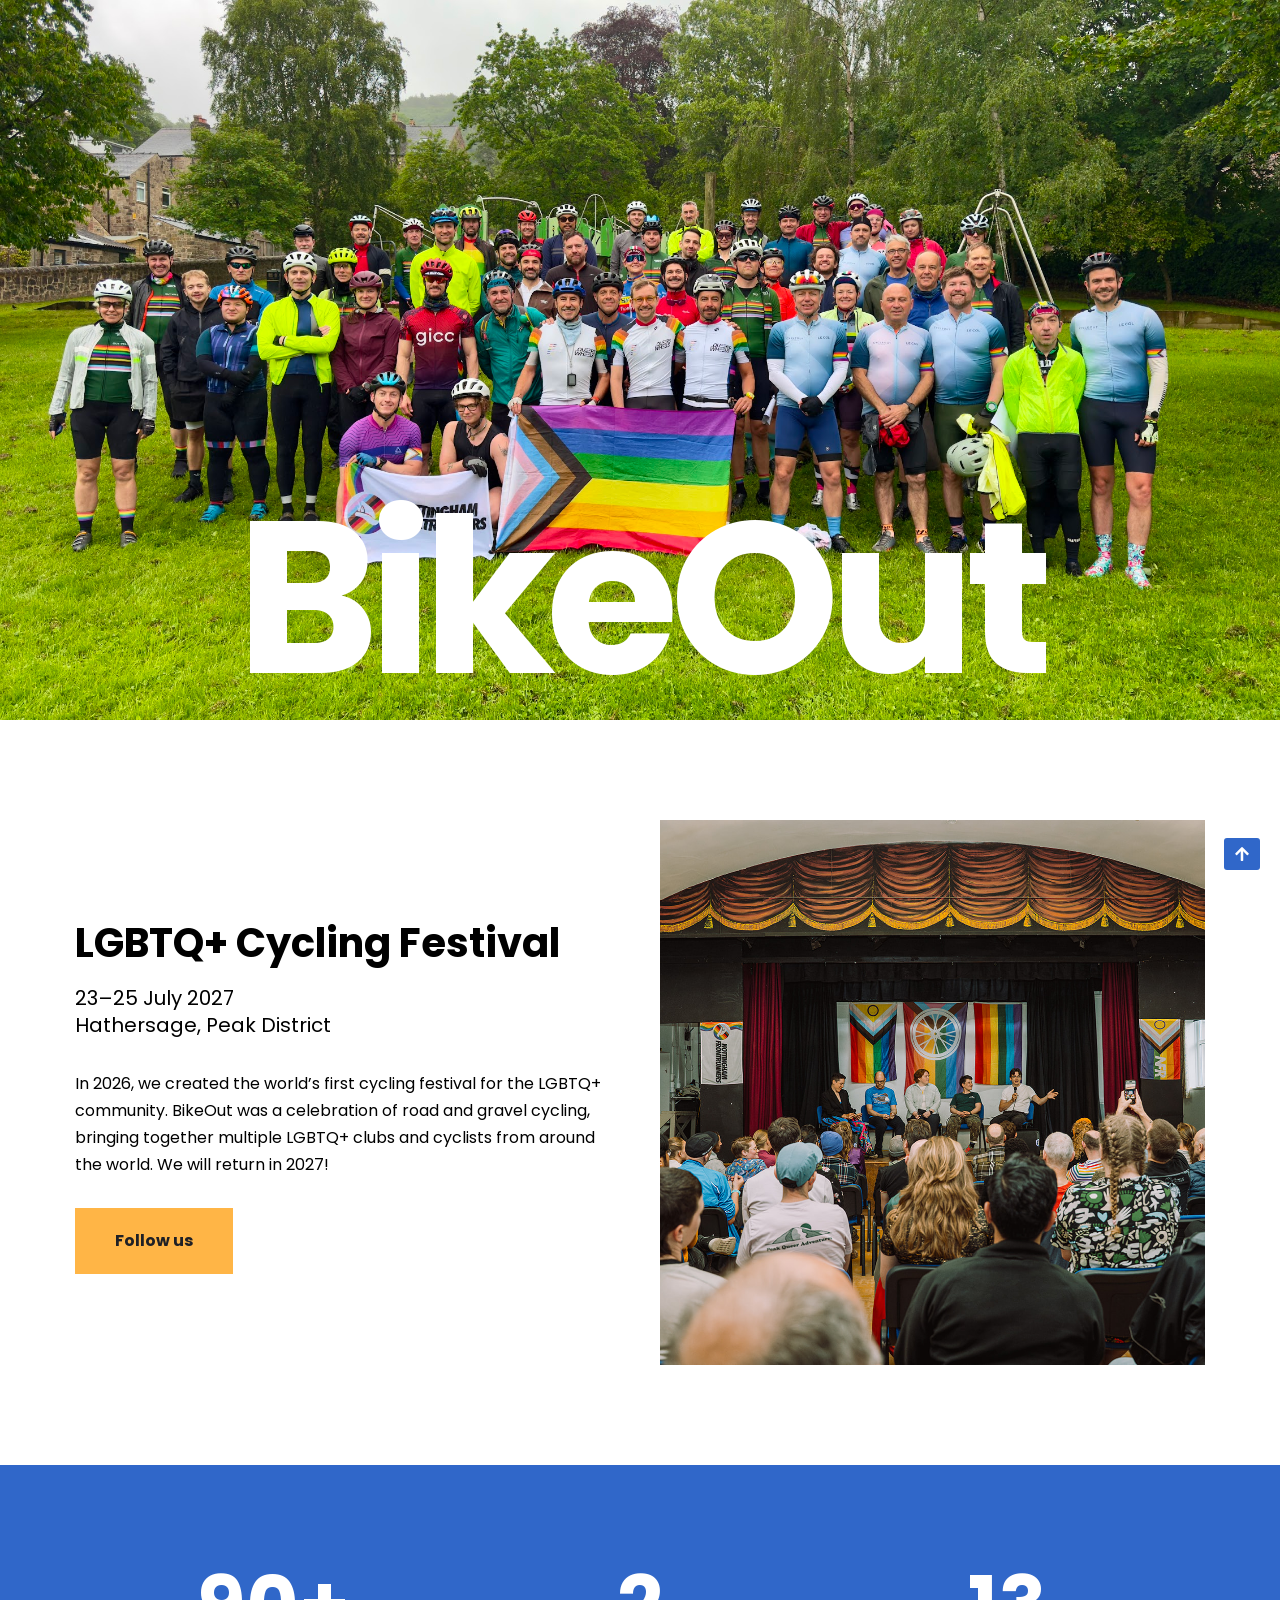
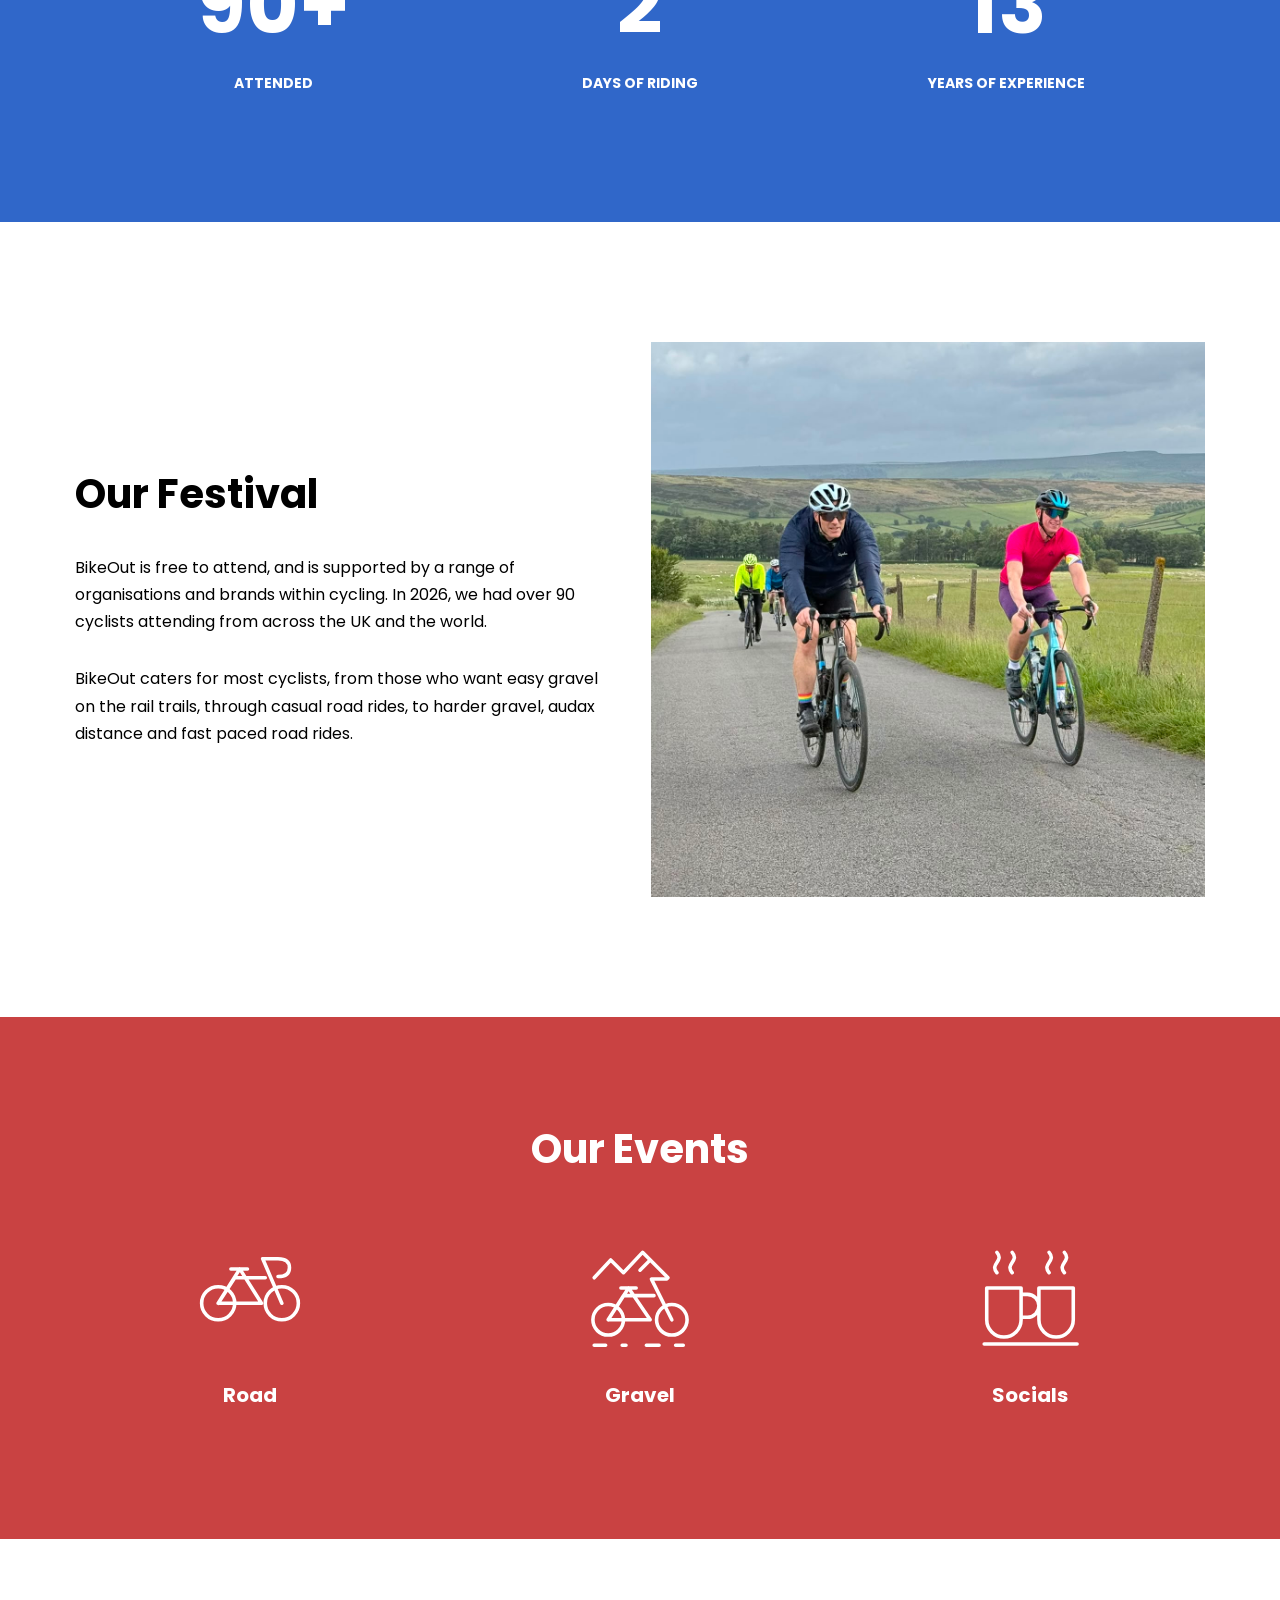
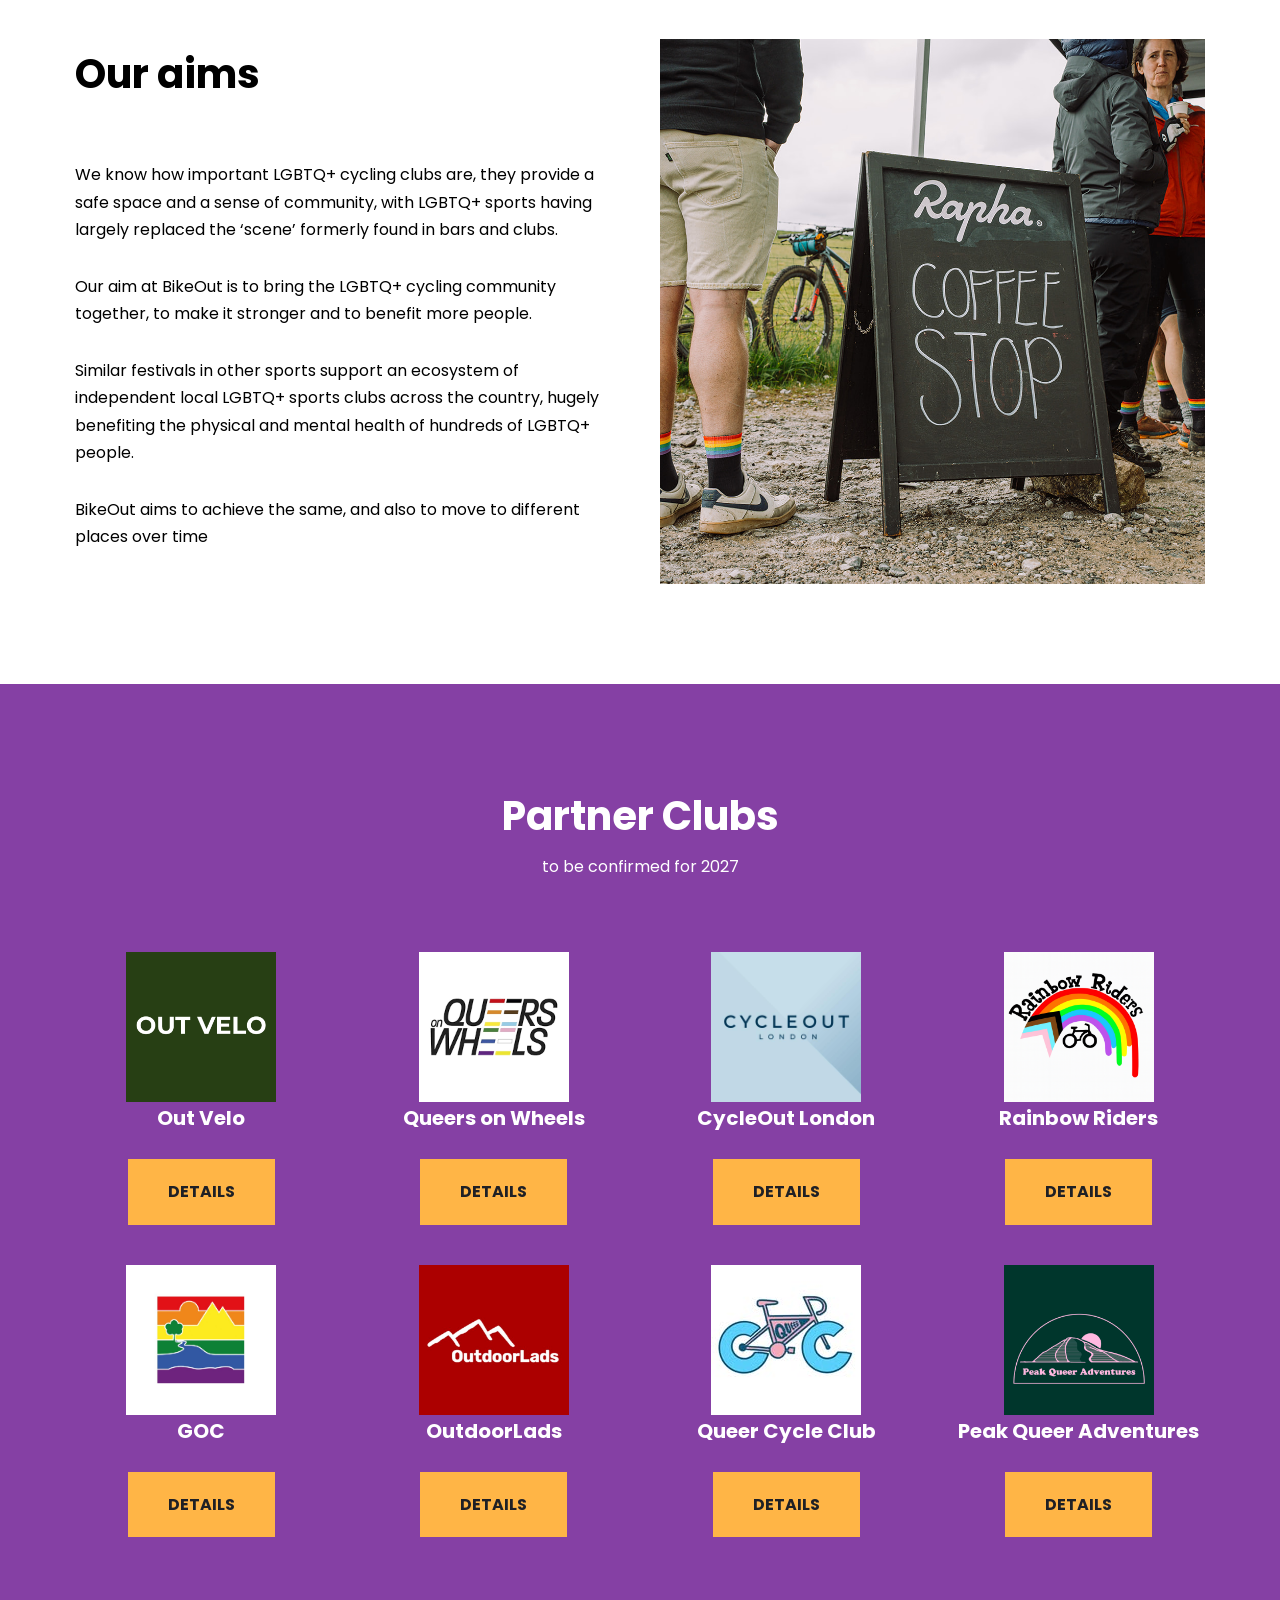
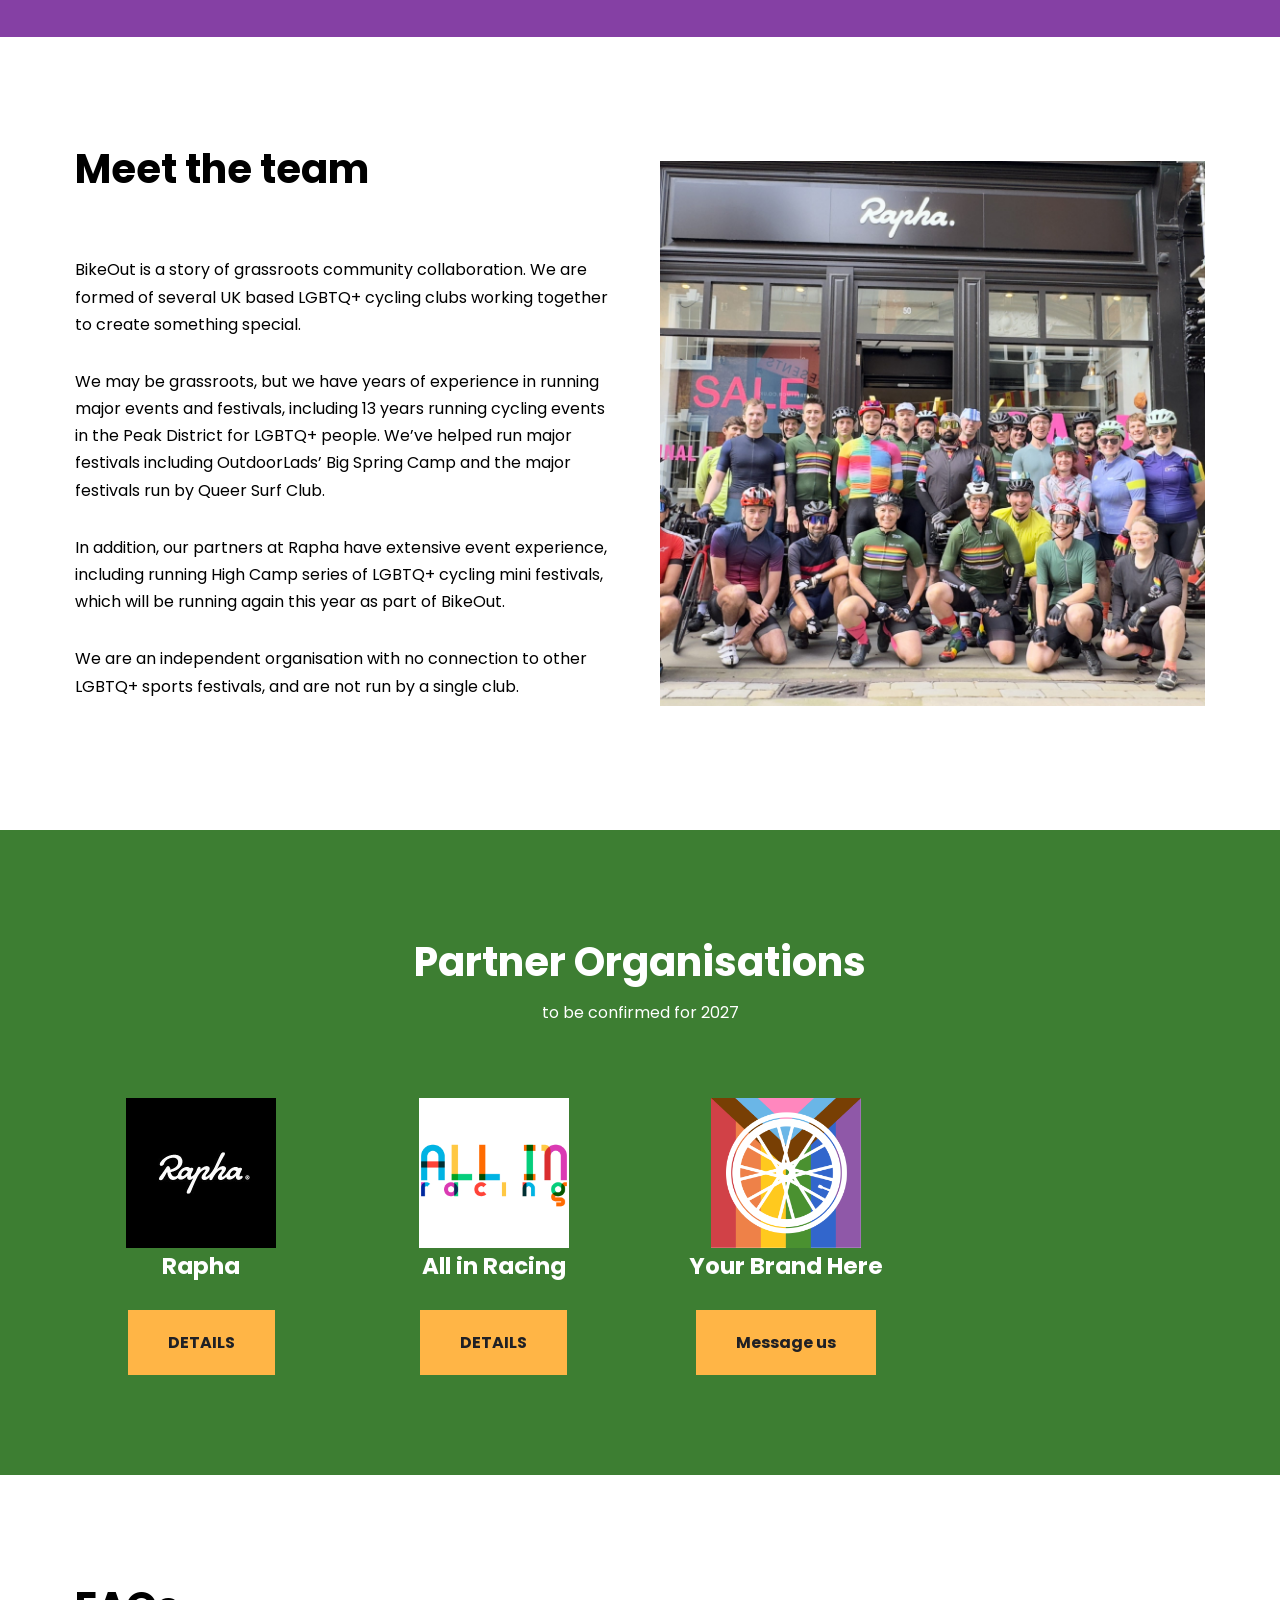
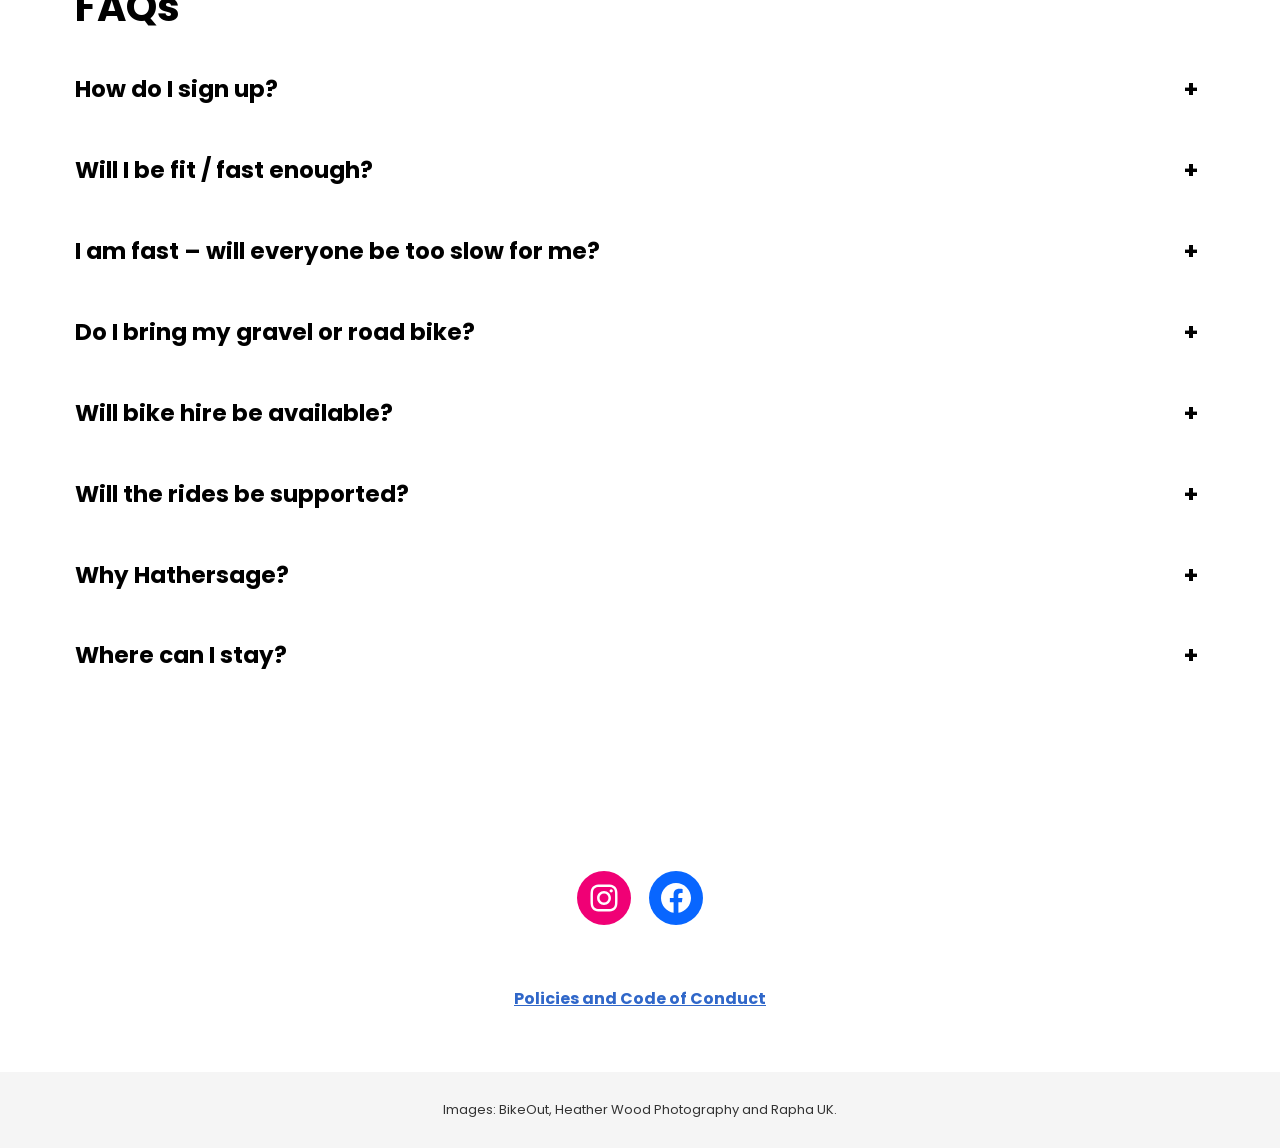
==== commit 74c04b03: "Remove remaining old WordPress asset references" ====
--- a/index.html
+++ b/index.html
@@ -1,20 +1,20 @@
 <!doctype html>
-<html lang="en-US"><head><meta charset="utf-8"><meta name="viewport" content="width=device-width, initial-scale=1, minimum-scale=1"><meta name="robots" content="index, follow, max-image-preview:large, max-snippet:-1, max-video-preview:-1"> <!-- This site is optimized with the Yoast SEO plugin v28.8 - https://yoast.com/product/yoast-seo-wordpress/ --><title>BikeOut - LGBTQ+ Cycling Festival</title><link rel="stylesheet" id="siteground-optimizer-combined-css-197aca3bef908ea8e324293daa26b92a" href="/assets/siteground-optimizer-combined-css-197aca3bef908ea8e324293daa26b92a.css" media="all"><meta name="description" content="The world’s first cycling festival for the LGBTQ+ community. Free to join. Road, gravel and socials. 5th-7th June 2026."><link rel="canonical" href="/"><meta property="og:locale" content="en_US"><meta property="og:type" content="website"><meta property="og:title" content="BikeOut - LGBTQ+ Cycling Festival"><meta property="og:description" content="The world’s first cycling festival for the LGBTQ+ community. Free to join. Road, gravel and socials. 5th-7th June 2026."><meta property="og:url" content="https://bikeout.cc/"><meta property="og:site_name" content="BikeOut"><meta property="article:modified_time" content="2026-10-19T20:32:42+00:00"><meta property="og:image" content="https://bikeout.cc/wp-content/uploads/2025/12/cropped-LGBTCN-Logo.png"><meta property="og:image:width" content="512"><meta property="og:image:height" content="512"><meta property="og:image:type" content="image/png"><meta name="twitter:card" content="summary_large_image"> <!-- / Yoast SEO plugin. --><style id="wp-img-auto-sizes-contain-inline-css"> img:is([sizes=auto i],[sizes^="auto," i]){contain-intrinsic-size:3000px 1500px}
+<html lang="en-US"><head><meta charset="utf-8"><meta name="viewport" content="width=device-width, initial-scale=1, minimum-scale=1"><meta name="robots" content="index, follow, max-image-preview:large, max-snippet:-1, max-video-preview:-1"> <!-- This site is optimized with the Yoast SEO plugin v28.8 - https://yoast.com/product/yoast-seo-wordpress/ --><title>BikeOut - LGBTQ+ Cycling Festival</title><link rel="stylesheet" id="siteground-optimizer-combined-css-197aca3bef908ea8e324293daa26b92a" href="/assets/siteground-optimizer-combined-css-197aca3bef908ea8e324293daa26b92a.css" media="all"><meta name="description" content="The world’s first cycling festival for the LGBTQ+ community. Free to join. Road, gravel and socials. 5th-7th June 2026."><link rel="canonical" href="/"><meta property="og:locale" content="en_US"><meta property="og:type" content="website"><meta property="og:title" content="BikeOut - LGBTQ+ Cycling Festival"><meta property="og:description" content="The world’s first cycling festival for the LGBTQ+ community. Free to join. Road, gravel and socials. 5th-7th June 2026."><meta property="og:url" content="https://bikeout.cc/"><meta property="og:site_name" content="BikeOut"><meta property="article:modified_time" content="2026-10-19T20:32:42+00:00"><meta property="og:image" content="https://www.bikeout.cc/assets/LGBTCN-Logo-2-1.png"><meta property="og:image:width" content="512"><meta property="og:image:height" content="512"><meta property="og:image:type" content="image/png"><meta name="twitter:card" content="summary_large_image"> <!-- / Yoast SEO plugin. --><style id="wp-img-auto-sizes-contain-inline-css"> img:is([sizes=auto i],[sizes^="auto," i]){contain-intrinsic-size:3000px 1500px}
 /*# sourceURL=wp-img-auto-sizes-contain-inline-css */ </style> <style id="wp-block-library-inline-css"> :root{--wp-block-synced-color:#7a00df;--wp-block-synced-color--rgb:122,0,223;--wp-bound-block-color:var(--wp-block-synced-color);--wp-editor-canvas-background:#ddd;--wp-admin-theme-color:#007cba;--wp-admin-theme-color--rgb:0,124,186;--wp-admin-theme-color-darker-10:#006ba1;--wp-admin-theme-color-darker-10--rgb:0,107,160.5;--wp-admin-theme-color-darker-20:#005a87;--wp-admin-theme-color-darker-20--rgb:0,90,135;--wp-admin-border-width-focus:2px}@media (min-resolution:192dpi){:root{--wp-admin-border-width-focus:1.5px}}.wp-element-button{cursor:pointer}:root .has-very-light-gray-background-color{background-color:#eee}:root .has-very-dark-gray-background-color{background-color:#313131}:root .has-very-light-gray-color{color:#eee}:root .has-very-dark-gray-color{color:#313131}:root .has-vivid-green-cyan-to-vivid-cyan-blue-gradient-background{background:linear-gradient(135deg,#00d084,#0693e3)}:root .has-purple-crush-gradient-background{background:linear-gradient(135deg,#34e2e4,#4721fb 50%,#ab1dfe)}:root .has-hazy-dawn-gradient-background{background:linear-gradient(135deg,#faaca8,#dad0ec)}:root .has-subdued-olive-gradient-background{background:linear-gradient(135deg,#fafae1,#67a671)}:root .has-atomic-cream-gradient-background{background:linear-gradient(135deg,#fdd79a,#004a59)}:root .has-nightshade-gradient-background{background:linear-gradient(135deg,#330968,#31cdcf)}:root .has-midnight-gradient-background{background:linear-gradient(135deg,#020381,#2874fc)}:root{--wp--preset--font-size--normal:16px;--wp--preset--font-size--huge:42px}.has-regular-font-size{font-size:1em}.has-larger-font-size{font-size:2.625em}.has-normal-font-size{font-size:var(--wp--preset--font-size--normal)}.has-huge-font-size{font-size:var(--wp--preset--font-size--huge)}:root .has-text-align-center{text-align:center}:root .has-text-align-left{text-align:left}:root .has-text-align-right{text-align:right}.has-fit-text{white-space:nowrap!important}#end-resizable-editor-section{display:none}.aligncenter{clear:both}.items-justified-left{justify-content:flex-start}.items-justified-center{justify-content:center}.items-justified-right{justify-content:flex-end}.items-justified-space-between{justify-content:space-between}.screen-reader-text{word-wrap:normal!important;border:0;clip-path:inset(50%);height:1px;margin:-1px;overflow:hidden;padding:0;position:absolute;width:1px;word-break:normal!important}.screen-reader-text:focus{background-color:#ddd;clip-path:none;color:#444;display:block;font-size:1em;height:auto;left:5px;line-height:normal;padding:15px 23px 14px;text-decoration:none;top:5px;width:auto;z-index:100000}html :where(.has-border-color){border-style:solid}html :where([style^=border-color],[style*=";border-color"],[style*="; border-color"]){border-style:solid}html :where([style^=border-top-color],[style*=";border-top-color"],[style*="; border-top-color"]){border-top-style:solid}html :where([style^=border-right-color],[style*=";border-right-color"],[style*="; border-right-color"]){border-right-style:solid}html :where([style^=border-bottom-color],[style*=";border-bottom-color"],[style*="; border-bottom-color"]){border-bottom-style:solid}html :where([style^=border-left-color],[style*=";border-left-color"],[style*="; border-left-color"]){border-left-style:solid}html :where([style^=border-width],[style*=";border-width"],[style*="; border-width"]){border-style:solid}html :where([style^=border-top-width],[style*=";border-top-width"],[style*="; border-top-width"]){border-top-style:solid}html :where([style^=border-right-width],[style*=";border-right-width"],[style*="; border-right-width"]){border-right-style:solid}html :where([style^=border-bottom-width],[style*=";border-bottom-width"],[style*="; border-bottom-width"]){border-bottom-style:solid}html :where([style^=border-left-width],[style*=";border-left-width"],[style*="; border-left-width"]){border-left-style:solid}html :where(img[class*=wp-image-]){height:auto;max-width:100%}:where(figure){margin:0 0 1em}html :where(.is-position-sticky){--wp-admin--admin-bar--position-offset:var(--wp-admin--admin-bar--height,0px)}@media screen and (max-width:600px){html :where(.is-position-sticky){--wp-admin--admin-bar--position-offset:0px}}
 /*# sourceURL=/wp-includes/css/dist/block-library/common.min.css */ </style> <style id="wp-block-accordion-inline-css"> .wp-block-accordion{box-sizing:border-box}
-/*# sourceURL=https://bikeout.cc/wp-includes/blocks/accordion/style.min.css */ </style> <style id="wp-block-accordion-item-inline-css"> .wp-block-accordion-item.is-open>.wp-block-accordion-heading .wp-block-accordion-heading__toggle-icon{transform:rotate(45deg)}@media (prefers-reduced-motion:no-preference){.wp-block-accordion-item{transition:grid-template-rows .3s ease-out}.wp-block-accordion-item>.wp-block-accordion-heading .wp-block-accordion-heading__toggle-icon{transition:transform .2s ease-in-out}}
-/*# sourceURL=https://bikeout.cc/wp-includes/blocks/accordion-item/style.min.css */ </style> <style id="wp-block-button-inline-css"> .wp-block-button__link{align-content:center;box-sizing:border-box;cursor:pointer;display:inline-block;height:100%;text-align:center;word-break:break-word}.wp-block-button__link.aligncenter{text-align:center}.wp-block-button__link.alignright{text-align:right}:where(.wp-block-button__link){border-radius:9999px;box-shadow:none;padding:calc(.667em + 2px) calc(1.333em + 2px);text-decoration:none}.wp-block-button[style*=text-decoration] .wp-block-button__link{text-decoration:inherit}.wp-block-buttons>.wp-block-button.has-custom-width{max-width:none}.wp-block-buttons>.wp-block-button.has-custom-width .wp-block-button__link{width:100%}.wp-block-buttons>.wp-block-button.has-custom-font-size .wp-block-button__link{font-size:inherit}.wp-block-buttons>.wp-block-button[class*=wp-block-button__width]{width:calc(var(--wp--block-button--width)*1% - var(--wp--style--block-gap, .5em)*(1 - var(--wp--block-button--width)/100))}.wp-block-buttons>.wp-block-button.wp-block-button__width-25{width:calc(25% - var(--wp--style--block-gap, .5em)*.75)}.wp-block-buttons>.wp-block-button.wp-block-button__width-50{width:calc(50% - var(--wp--style--block-gap, .5em)*.5)}.wp-block-buttons>.wp-block-button.wp-block-button__width-75{width:calc(75% - var(--wp--style--block-gap, .5em)*.25)}.wp-block-buttons>.wp-block-button.wp-block-button__width-100{flex-basis:100%;width:100%}.wp-block-buttons.is-vertical>.wp-block-button[class*=wp-block-button__width]{width:calc(var(--wp--block-button--width)*1%)}.wp-block-buttons.is-vertical>.wp-block-button.wp-block-button__width-25{width:25%}.wp-block-buttons.is-vertical>.wp-block-button.wp-block-button__width-50{width:50%}.wp-block-buttons.is-vertical>.wp-block-button.wp-block-button__width-75{width:75%}.wp-block-button.is-style-squared,.wp-block-button__link.wp-block-button.is-style-squared{border-radius:0}.wp-block-button.no-border-radius,.wp-block-button__link.no-border-radius{border-radius:0!important}:root :where(.wp-block-button .wp-block-button__link.is-style-outline),:root :where(.wp-block-button.is-style-outline>.wp-block-button__link){border:2px solid;padding:.667em 1.333em}:root :where(.wp-block-button .wp-block-button__link.is-style-outline:not(.has-text-color)),:root :where(.wp-block-button.is-style-outline>.wp-block-button__link:not(.has-text-color)){color:currentColor}:root :where(.wp-block-button .wp-block-button__link.is-style-outline:not(.has-background)),:root :where(.wp-block-button.is-style-outline>.wp-block-button__link:not(.has-background)){background-color:transparent;background-image:none}
-/*# sourceURL=https://bikeout.cc/wp-includes/blocks/button/style.min.css */ </style> <style id="wp-block-image-inline-css"> .wp-block-image>a,.wp-block-image>figure>a{display:inline-block}.wp-block-image img{box-sizing:border-box;height:auto;max-width:100%;vertical-align:bottom}@media not (prefers-reduced-motion){.wp-block-image img.hide{visibility:hidden}.wp-block-image img.show{animation:show-content-image .4s}}.wp-block-image[style*=border-radius] img,.wp-block-image[style*=border-radius]>a{border-radius:inherit}.wp-block-image.has-custom-border img{box-sizing:border-box}.wp-block-image.aligncenter{text-align:center}.wp-block-image.alignfull>a,.wp-block-image.alignwide>a{width:100%}.wp-block-image.alignfull img,.wp-block-image.alignwide img{height:auto;width:100%}.wp-block-image .aligncenter,.wp-block-image .alignleft,.wp-block-image .alignright,.wp-block-image.aligncenter,.wp-block-image.alignleft,.wp-block-image.alignright{display:table}.wp-block-image .aligncenter>figcaption,.wp-block-image .alignleft>figcaption,.wp-block-image .alignright>figcaption,.wp-block-image.aligncenter>figcaption,.wp-block-image.alignleft>figcaption,.wp-block-image.alignright>figcaption{caption-side:bottom;display:table-caption}.wp-block-image .alignleft{float:left;margin:.5em 1em .5em 0}.wp-block-image .alignright{float:right;margin:.5em 0 .5em 1em}.wp-block-image .aligncenter{margin-left:auto;margin-right:auto}.wp-block-image :where(figcaption){margin-bottom:1em;margin-top:.5em}.wp-block-image.is-style-circle-mask img{border-radius:9999px}@supports ((-webkit-mask-image:none) or (mask-image:none)) or (-webkit-mask-image:none){.wp-block-image.is-style-circle-mask img{border-radius:0;-webkit-mask-image:url('data:image/svg+xml;utf8,<svg viewBox="0 0 100 100" xmlns="http://www.w3.org/2000/svg"><circle cx="50" cy="50" r="50"/></svg>');mask-image:url('data:image/svg+xml;utf8,<svg viewBox="0 0 100 100" xmlns="http://www.w3.org/2000/svg"><circle cx="50" cy="50" r="50"/></svg>');mask-mode:alpha;-webkit-mask-position:center;mask-position:center;-webkit-mask-repeat:no-repeat;mask-repeat:no-repeat;-webkit-mask-size:contain;mask-size:contain}}:root :where(.wp-block-image.is-style-rounded img,.wp-block-image .is-style-rounded img){border-radius:9999px}.wp-block-image figure{margin:0}.wp-lightbox-container{display:flex;flex-direction:column;position:relative}.wp-lightbox-container img{cursor:zoom-in}.wp-lightbox-container img:hover+button{opacity:1}.wp-lightbox-container button{align-items:center;backdrop-filter:blur(16px) saturate(180%);background-color:rgba(90,90,90,.25);border:none;border-radius:4px;cursor:zoom-in;display:flex;height:20px;justify-content:center;opacity:0;padding:0;position:absolute;right:16px;text-align:center;top:16px;width:20px;z-index:100}@media not (prefers-reduced-motion){.wp-lightbox-container button{transition:opacity .2s ease}}.wp-lightbox-container button:focus-visible{outline:3px auto rgba(90,90,90,.25);outline:3px auto -webkit-focus-ring-color;outline-offset:3px}.wp-lightbox-container button:hover{cursor:pointer;opacity:1}.wp-lightbox-container button:focus{opacity:1}.wp-lightbox-container button:focus,.wp-lightbox-container button:hover,.wp-lightbox-container button:not(:hover):not(:active):not(.has-background){background-color:rgba(90,90,90,.25);border:none}.wp-lightbox-overlay{box-sizing:border-box;cursor:zoom-out;height:100vh;left:0;overflow:hidden;position:fixed;top:0;visibility:hidden;width:100%;z-index:100000}.wp-lightbox-overlay .wp-lightbox-close-button{align-items:center;cursor:pointer;display:flex;font-family:inherit;gap:8px;justify-content:center;line-height:1;min-height:40px;min-width:40px;padding:0 4px;position:absolute;right:calc(env(safe-area-inset-right) + 16px);top:calc(env(safe-area-inset-top) + 16px);z-index:5000000}.wp-lightbox-overlay .wp-lightbox-close-button:focus,.wp-lightbox-overlay .wp-lightbox-close-button:hover,.wp-lightbox-overlay .wp-lightbox-close-button:not(:hover):not(:active):not(.has-background){background:none;border:none}.wp-lightbox-overlay .wp-lightbox-close-button:has(.wp-lightbox-close-text:not([hidden])) .wp-lightbox-close-icon svg{height:1em;width:1em}.wp-lightbox-overlay .wp-lightbox-close-icon svg{display:block}.wp-lightbox-overlay .wp-lightbox-navigation-button-next,.wp-lightbox-overlay .wp-lightbox-navigation-button-prev{align-items:center;bottom:16px;cursor:pointer;display:flex;font-family:inherit;gap:4px;justify-content:center;line-height:1;min-height:40px;min-width:40px;padding:0 8px;position:absolute;z-index:2000002}.wp-lightbox-overlay .wp-lightbox-navigation-button-next[hidden],.wp-lightbox-overlay .wp-lightbox-navigation-button-prev[hidden]{display:none}@media (min-width:960px){.wp-lightbox-overlay .wp-lightbox-navigation-button-next,.wp-lightbox-overlay .wp-lightbox-navigation-button-prev{bottom:50%;transform:translateY(-50%)}}.wp-lightbox-overlay .wp-lightbox-navigation-button-next:focus,.wp-lightbox-overlay .wp-lightbox-navigation-button-next:hover,.wp-lightbox-overlay .wp-lightbox-navigation-button-next:not(:hover):not(:active):not(.has-background),.wp-lightbox-overlay .wp-lightbox-navigation-button-prev:focus,.wp-lightbox-overlay .wp-lightbox-navigation-button-prev:hover,.wp-lightbox-overlay .wp-lightbox-navigation-button-prev:not(:hover):not(:active):not(.has-background){background:none;border:none;padding:0 8px}.wp-lightbox-overlay .wp-lightbox-navigation-button-next:has(.wp-lightbox-navigation-text:not([hidden])) .wp-lightbox-navigation-icon svg,.wp-lightbox-overlay .wp-lightbox-navigation-button-prev:has(.wp-lightbox-navigation-text:not([hidden])) .wp-lightbox-navigation-icon svg{display:block;height:1.5em;width:1.5em}.wp-lightbox-overlay .wp-lightbox-navigation-button-prev{left:calc(env(safe-area-inset-left) + 16px)}.wp-lightbox-overlay .wp-lightbox-navigation-button-next{right:calc(env(safe-area-inset-right) + 16px)}.wp-lightbox-overlay .wp-lightbox-navigation-icon svg{vertical-align:middle}.wp-lightbox-overlay .lightbox-image-container{height:var(--wp--lightbox-container-height);left:50%;overflow:hidden;position:absolute;top:50%;transform:translate(-50%,-50%);transform-origin:top left;width:var(--wp--lightbox-container-width);z-index:2000001}.wp-lightbox-overlay .wp-block-image{align-items:center;box-sizing:border-box;display:flex;height:100%;justify-content:center;margin:0;position:relative;transform-origin:0 0;width:100%;z-index:3000000}.wp-lightbox-overlay .wp-block-image img{height:var(--wp--lightbox-image-height);min-height:var(--wp--lightbox-image-height);min-width:var(--wp--lightbox-image-width);width:var(--wp--lightbox-image-width)}.wp-lightbox-overlay .wp-block-image figcaption{display:none}.wp-lightbox-overlay button{background:none;border:none}.wp-lightbox-overlay .scrim{background-color:#fff;height:100%;opacity:.9;position:absolute;width:100%;z-index:2000000}.wp-lightbox-overlay.active{visibility:visible}@media not (prefers-reduced-motion){.wp-lightbox-overlay.active{animation:turn-on-visibility .25s both}.wp-lightbox-overlay.active img{animation:turn-on-visibility .35s both}.wp-lightbox-overlay.show-closing-animation:not(.active){animation:turn-off-visibility .35s both}.wp-lightbox-overlay.show-closing-animation:not(.active) img{animation:turn-off-visibility .25s both}.wp-lightbox-overlay.zoom.active{animation:none;opacity:1;visibility:visible}.wp-lightbox-overlay.zoom.active .lightbox-image-container{animation:lightbox-zoom-in .4s}.wp-lightbox-overlay.zoom.active .lightbox-image-container img{animation:none}.wp-lightbox-overlay.zoom.active .scrim{animation:turn-on-visibility .4s forwards}.wp-lightbox-overlay.zoom.show-closing-animation:not(.active){animation:none}.wp-lightbox-overlay.zoom.show-closing-animation:not(.active) .lightbox-image-container{animation:lightbox-zoom-out .4s}.wp-lightbox-overlay.zoom.show-closing-animation:not(.active) .lightbox-image-container img{animation:none}.wp-lightbox-overlay.zoom.show-closing-animation:not(.active) .scrim{animation:turn-off-visibility .4s forwards}}@keyframes show-content-image{0%{visibility:hidden}99%{visibility:hidden}to{visibility:visible}}@keyframes turn-on-visibility{0%{opacity:0}to{opacity:1}}@keyframes turn-off-visibility{0%{opacity:1;visibility:visible}99%{opacity:0;visibility:visible}to{opacity:0;visibility:hidden}}@keyframes lightbox-zoom-in{0%{transform:translate(calc((-100vw + var(--wp--lightbox-scrollbar-width))/2 + var(--wp--lightbox-initial-left-position)),calc(-50vh + var(--wp--lightbox-initial-top-position))) scale(var(--wp--lightbox-scale))}to{transform:translate(-50%,-50%) scale(1)}}@keyframes lightbox-zoom-out{0%{transform:translate(-50%,-50%) scale(1);visibility:visible}99%{visibility:visible}to{transform:translate(calc((-100vw + var(--wp--lightbox-scrollbar-width))/2 + var(--wp--lightbox-initial-left-position)),calc(-50vh + var(--wp--lightbox-initial-top-position))) scale(var(--wp--lightbox-scale));visibility:hidden}}
-/*# sourceURL=https://bikeout.cc/wp-includes/blocks/image/style.min.css */ </style> <style id="wp-block-paragraph-inline-css"> .is-small-text{font-size:.875em}.is-regular-text{font-size:1em}.is-large-text{font-size:2.25em}.is-larger-text{font-size:3em}.has-drop-cap:not(:focus):first-letter{float:left;font-size:8.4em;font-style:normal;font-weight:100;line-height:.68;margin:.05em .1em 0 0;text-transform:uppercase}body.rtl .has-drop-cap:not(:focus):first-letter{float:none;margin-left:.1em}p.has-drop-cap.has-background{overflow:hidden}:root :where(p.has-background){padding:1.25em 2.375em}:where(p.has-text-color:not(.has-link-color)) a{color:inherit}p.has-text-align-left[style*="writing-mode:vertical-lr"],p.has-text-align-right[style*="writing-mode:vertical-rl"]{rotate:180deg}
-/*# sourceURL=https://bikeout.cc/wp-includes/blocks/paragraph/style.min.css */ </style> <style id="wp-block-buttons-inline-css"> .wp-block-buttons{box-sizing:border-box}.wp-block-buttons.is-vertical{flex-direction:column}.wp-block-buttons.is-vertical>.wp-block-button:last-child{margin-bottom:0}.wp-block-buttons>.wp-block-button{display:inline-block;margin:0}.wp-block-buttons.is-content-justification-left{justify-content:flex-start}.wp-block-buttons.is-content-justification-left.is-vertical{align-items:flex-start}.wp-block-buttons.is-content-justification-center{justify-content:center}.wp-block-buttons.is-content-justification-center.is-vertical{align-items:center}.wp-block-buttons.is-content-justification-right{justify-content:flex-end}.wp-block-buttons.is-content-justification-right.is-vertical{align-items:flex-end}.wp-block-buttons.is-content-justification-space-between{justify-content:space-between}.wp-block-buttons.aligncenter{text-align:center}.wp-block-buttons:not(.is-content-justification-space-between,.is-content-justification-right,.is-content-justification-left,.is-content-justification-center) .wp-block-button.aligncenter{margin-left:auto;margin-right:auto;width:100%}.wp-block-buttons[style*=text-decoration] .wp-block-button,.wp-block-buttons[style*=text-decoration] .wp-block-button__link{text-decoration:inherit}.wp-block-buttons.has-custom-font-size .wp-block-button__link{font-size:inherit}.wp-block-buttons .wp-block-button__link{width:100%}.wp-block-button.aligncenter{text-align:center}
-/*# sourceURL=https://bikeout.cc/wp-includes/blocks/buttons/style.min.css */ </style> <style id="wp-block-accordion-heading-inline-css"> .wp-block-accordion-heading__toggle{align-items:center;background:none;border:none;color:inherit;cursor:pointer;display:flex;font-family:inherit;font-size:inherit;font-style:inherit;font-weight:inherit;letter-spacing:inherit;line-height:inherit;overflow:hidden;padding:var(--wp--preset--spacing--20,1em) 0;text-align:inherit;text-decoration:inherit;text-transform:inherit;width:100%;word-spacing:inherit}.wp-block-accordion-heading__toggle:not(:focus-visible){outline:none}.wp-block-accordion-heading__toggle:hover .wp-block-accordion-heading__toggle-title{text-decoration:underline}.wp-block-accordion-heading__toggle-title{flex:1}.wp-block-accordion-heading__toggle-icon{align-items:center;display:flex;height:1.2em;justify-content:center;width:1.2em}
-/*# sourceURL=https://bikeout.cc/wp-includes/blocks/accordion-heading/style.min.css */ </style> <style id="wp-block-accordion-panel-inline-css"> .wp-block-accordion-panel[hidden]{border:none!important;box-shadow:none!important;margin-block-start:0;padding:0!important}
-/*# sourceURL=https://bikeout.cc/wp-includes/blocks/accordion-panel/style.min.css */ </style> <style id="wp-block-social-links-inline-css"> .wp-block-social-links{background:none;box-sizing:border-box;margin-left:0;padding-left:0;padding-right:0;text-indent:0}.wp-block-social-links .wp-social-link a,.wp-block-social-links .wp-social-link a:hover{border-bottom:0;box-shadow:none;text-decoration:none}.wp-block-social-links .wp-social-link svg{height:1em;width:1em}.wp-block-social-links .wp-social-link span:not(.screen-reader-text){font-size:.65em;margin-left:.5em;margin-right:.5em}.wp-block-social-links.has-small-icon-size{font-size:16px}.wp-block-social-links,.wp-block-social-links.has-normal-icon-size{font-size:24px}.wp-block-social-links.has-large-icon-size{font-size:36px}.wp-block-social-links.has-huge-icon-size{font-size:48px}.wp-block-social-links.aligncenter{display:flex;justify-content:center}.wp-block-social-links.alignright{justify-content:flex-end}.wp-block-social-link{border-radius:9999px;display:block}@media not (prefers-reduced-motion){.wp-block-social-link{transition:transform .1s ease}}.wp-block-social-link{height:auto}.wp-block-social-link a{align-items:center;display:flex;line-height:0}.wp-block-social-link:hover{transform:scale(1.1)}.wp-block-social-links .wp-block-social-link.wp-social-link{display:inline-block;margin:0;padding:0}.wp-block-social-links .wp-block-social-link.wp-social-link .wp-block-social-link-anchor,.wp-block-social-links .wp-block-social-link.wp-social-link .wp-block-social-link-anchor svg,.wp-block-social-links .wp-block-social-link.wp-social-link .wp-block-social-link-anchor:active,.wp-block-social-links .wp-block-social-link.wp-social-link .wp-block-social-link-anchor:hover,.wp-block-social-links .wp-block-social-link.wp-social-link .wp-block-social-link-anchor:visited{fill:currentColor;color:currentColor}:where(.wp-block-social-links:not(.is-style-logos-only)) .wp-social-link{background-color:#f0f0f0;color:#444}:where(.wp-block-social-links:not(.is-style-logos-only)) .wp-social-link-amazon{background-color:#f90;color:#fff}:where(.wp-block-social-links:not(.is-style-logos-only)) .wp-social-link-bandcamp{background-color:#1ea0c3;color:#fff}:where(.wp-block-social-links:not(.is-style-logos-only)) .wp-social-link-behance{background-color:#0757fe;color:#fff}:where(.wp-block-social-links:not(.is-style-logos-only)) .wp-social-link-bluesky{background-color:#0a7aff;color:#fff}:where(.wp-block-social-links:not(.is-style-logos-only)) .wp-social-link-codepen{background-color:#1e1f26;color:#fff}:where(.wp-block-social-links:not(.is-style-logos-only)) .wp-social-link-deviantart{background-color:#02e49b;color:#fff}:where(.wp-block-social-links:not(.is-style-logos-only)) .wp-social-link-discord{background-color:#5865f2;color:#fff}:where(.wp-block-social-links:not(.is-style-logos-only)) .wp-social-link-dribbble{background-color:#e94c89;color:#fff}:where(.wp-block-social-links:not(.is-style-logos-only)) .wp-social-link-dropbox{background-color:#4280ff;color:#fff}:where(.wp-block-social-links:not(.is-style-logos-only)) .wp-social-link-etsy{background-color:#f45800;color:#fff}:where(.wp-block-social-links:not(.is-style-logos-only)) .wp-social-link-facebook{background-color:#0866ff;color:#fff}:where(.wp-block-social-links:not(.is-style-logos-only)) .wp-social-link-fivehundredpx{background-color:#000;color:#fff}:where(.wp-block-social-links:not(.is-style-logos-only)) .wp-social-link-flickr{background-color:#0461dd;color:#fff}:where(.wp-block-social-links:not(.is-style-logos-only)) .wp-social-link-foursquare{background-color:#e65678;color:#fff}:where(.wp-block-social-links:not(.is-style-logos-only)) .wp-social-link-github{background-color:#24292d;color:#fff}:where(.wp-block-social-links:not(.is-style-logos-only)) .wp-social-link-goodreads{background-color:#eceadd;color:#382110}:where(.wp-block-social-links:not(.is-style-logos-only)) .wp-social-link-google{background-color:#ea4434;color:#fff}:where(.wp-block-social-links:not(.is-style-logos-only)) .wp-social-link-gravatar{background-color:#1d4fc4;color:#fff}:where(.wp-block-social-links:not(.is-style-logos-only)) .wp-social-link-instagram{background-color:#f00075;color:#fff}:where(.wp-block-social-links:not(.is-style-logos-only)) .wp-social-link-lastfm{background-color:#e21b24;color:#fff}:where(.wp-block-social-links:not(.is-style-logos-only)) .wp-social-link-linkedin{background-color:#0d66c2;color:#fff}:where(.wp-block-social-links:not(.is-style-logos-only)) .wp-social-link-mastodon{background-color:#3288d4;color:#fff}:where(.wp-block-social-links:not(.is-style-logos-only)) .wp-social-link-medium{background-color:#000;color:#fff}:where(.wp-block-social-links:not(.is-style-logos-only)) .wp-social-link-meetup{background-color:#f6405f;color:#fff}:where(.wp-block-social-links:not(.is-style-logos-only)) .wp-social-link-patreon{background-color:#000;color:#fff}:where(.wp-block-social-links:not(.is-style-logos-only)) .wp-social-link-pinterest{background-color:#e60122;color:#fff}:where(.wp-block-social-links:not(.is-style-logos-only)) .wp-social-link-pocket{background-color:#ef4155;color:#fff}:where(.wp-block-social-links:not(.is-style-logos-only)) .wp-social-link-reddit{background-color:#ff4500;color:#fff}:where(.wp-block-social-links:not(.is-style-logos-only)) .wp-social-link-skype{background-color:#0478d7;color:#fff}:where(.wp-block-social-links:not(.is-style-logos-only)) .wp-social-link-snapchat{stroke:#000;background-color:#fefc00;color:#fff}:where(.wp-block-social-links:not(.is-style-logos-only)) .wp-social-link-soundcloud{background-color:#ff5600;color:#fff}:where(.wp-block-social-links:not(.is-style-logos-only)) .wp-social-link-spotify{background-color:#1bd760;color:#fff}:where(.wp-block-social-links:not(.is-style-logos-only)) .wp-social-link-telegram{background-color:#2aabee;color:#fff}:where(.wp-block-social-links:not(.is-style-logos-only)) .wp-social-link-threads{background-color:#000;color:#fff}:where(.wp-block-social-links:not(.is-style-logos-only)) .wp-social-link-tiktok{background-color:#000;color:#fff}:where(.wp-block-social-links:not(.is-style-logos-only)) .wp-social-link-tumblr{background-color:#011835;color:#fff}:where(.wp-block-social-links:not(.is-style-logos-only)) .wp-social-link-twitch{background-color:#6440a4;color:#fff}:where(.wp-block-social-links:not(.is-style-logos-only)) .wp-social-link-twitter{background-color:#1da1f2;color:#fff}:where(.wp-block-social-links:not(.is-style-logos-only)) .wp-social-link-vimeo{background-color:#1eb7ea;color:#fff}:where(.wp-block-social-links:not(.is-style-logos-only)) .wp-social-link-vk{background-color:#4680c2;color:#fff}:where(.wp-block-social-links:not(.is-style-logos-only)) .wp-social-link-wordpress{background-color:#3499cd;color:#fff}:where(.wp-block-social-links:not(.is-style-logos-only)) .wp-social-link-whatsapp{background-color:#25d366;color:#fff}:where(.wp-block-social-links:not(.is-style-logos-only)) .wp-social-link-x{background-color:#000;color:#fff}:where(.wp-block-social-links:not(.is-style-logos-only)) .wp-social-link-yelp{background-color:#d32422;color:#fff}:where(.wp-block-social-links:not(.is-style-logos-only)) .wp-social-link-youtube{background-color:red;color:#fff}:where(.wp-block-social-links.is-style-logos-only) .wp-social-link{background:none}:where(.wp-block-social-links.is-style-logos-only) .wp-social-link svg{height:1.25em;width:1.25em}:where(.wp-block-social-links.is-style-logos-only) .wp-social-link-amazon{color:#f90}:where(.wp-block-social-links.is-style-logos-only) .wp-social-link-bandcamp{color:#1ea0c3}:where(.wp-block-social-links.is-style-logos-only) .wp-social-link-behance{color:#0757fe}:where(.wp-block-social-links.is-style-logos-only) .wp-social-link-bluesky{color:#0a7aff}:where(.wp-block-social-links.is-style-logos-only) .wp-social-link-codepen{color:#1e1f26}:where(.wp-block-social-links.is-style-logos-only) .wp-social-link-deviantart{color:#02e49b}:where(.wp-block-social-links.is-style-logos-only) .wp-social-link-discord{color:#5865f2}:where(.wp-block-social-links.is-style-logos-only) .wp-social-link-dribbble{color:#e94c89}:where(.wp-block-social-links.is-style-logos-only) .wp-social-link-dropbox{color:#4280ff}:where(.wp-block-social-links.is-style-logos-only) .wp-social-link-etsy{color:#f45800}:where(.wp-block-social-links.is-style-logos-only) .wp-social-link-facebook{color:#0866ff}:where(.wp-block-social-links.is-style-logos-only) .wp-social-link-fivehundredpx{color:#000}:where(.wp-block-social-links.is-style-logos-only) .wp-social-link-flickr{color:#0461dd}:where(.wp-block-social-links.is-style-logos-only) .wp-social-link-foursquare{color:#e65678}:where(.wp-block-social-links.is-style-logos-only) .wp-social-link-github{color:#24292d}:where(.wp-block-social-links.is-style-logos-only) .wp-social-link-goodreads{color:#382110}:where(.wp-block-social-links.is-style-logos-only) .wp-social-link-google{color:#ea4434}:where(.wp-block-social-links.is-style-logos-only) .wp-social-link-gravatar{color:#1d4fc4}:where(.wp-block-social-links.is-style-logos-only) .wp-social-link-instagram{color:#f00075}:where(.wp-block-social-links.is-style-logos-only) .wp-social-link-lastfm{color:#e21b24}:where(.wp-block-social-links.is-style-logos-only) .wp-social-link-linkedin{color:#0d66c2}:where(.wp-block-social-links.is-style-logos-only) .wp-social-link-mastodon{color:#3288d4}:where(.wp-block-social-links.is-style-logos-only) .wp-social-link-medium{color:#000}:where(.wp-block-social-links.is-style-logos-only) .wp-social-link-meetup{color:#f6405f}:where(.wp-block-social-links.is-style-logos-only) .wp-social-link-patreon{color:#000}:where(.wp-block-social-links.is-style-logos-only) .wp-social-link-pinterest{color:#e60122}:where(.wp-block-social-links.is-style-logos-only) .wp-social-link-pocket{color:#ef4155}:where(.wp-block-social-links.is-style-logos-only) .wp-social-link-reddit{color:#ff4500}:where(.wp-block-social-links.is-style-logos-only) .wp-social-link-skype{color:#0478d7}:where(.wp-block-social-links.is-style-logos-only) .wp-social-link-snapchat{stroke:#000;color:#fff}:where(.wp-block-social-links.is-style-logos-only) .wp-social-link-soundcloud{color:#ff5600}:where(.wp-block-social-links.is-style-logos-only) .wp-social-link-spotify{color:#1bd760}:where(.wp-block-social-links.is-style-logos-only) .wp-social-link-telegram{color:#2aabee}:where(.wp-block-social-links.is-style-logos-only) .wp-social-link-threads{color:#000}:where(.wp-block-social-links.is-style-logos-only) .wp-social-link-tiktok{color:#000}:where(.wp-block-social-links.is-style-logos-only) .wp-social-link-tumblr{color:#011835}:where(.wp-block-social-links.is-style-logos-only) .wp-social-link-twitch{color:#6440a4}:where(.wp-block-social-links.is-style-logos-only) .wp-social-link-twitter{color:#1da1f2}:where(.wp-block-social-links.is-style-logos-only) .wp-social-link-vimeo{color:#1eb7ea}:where(.wp-block-social-links.is-style-logos-only) .wp-social-link-vk{color:#4680c2}:where(.wp-block-social-links.is-style-logos-only) .wp-social-link-whatsapp{color:#25d366}:where(.wp-block-social-links.is-style-logos-only) .wp-social-link-wordpress{color:#3499cd}:where(.wp-block-social-links.is-style-logos-only) .wp-social-link-x{color:#000}:where(.wp-block-social-links.is-style-logos-only) .wp-social-link-yelp{color:#d32422}:where(.wp-block-social-links.is-style-logos-only) .wp-social-link-youtube{color:red}.wp-block-social-links.is-style-pill-shape .wp-social-link{width:auto}:root :where(.wp-block-social-links .wp-social-link a){padding:.25em}:root :where(.wp-block-social-links.is-style-logos-only .wp-social-link a){padding:0}:root :where(.wp-block-social-links.is-style-pill-shape .wp-social-link a){padding-left:.6666666667em;padding-right:.6666666667em}.wp-block-social-links:not(.has-icon-color):not(.has-icon-background-color) .wp-social-link-snapchat .wp-block-social-link-label{color:#000}
-/*# sourceURL=https://bikeout.cc/wp-includes/blocks/social-links/style.min.css */ </style> <style id="classic-theme-styles-inline-css"> /*! This file is auto-generated */
+ </style> <style id="wp-block-accordion-item-inline-css"> .wp-block-accordion-item.is-open>.wp-block-accordion-heading .wp-block-accordion-heading__toggle-icon{transform:rotate(45deg)}@media (prefers-reduced-motion:no-preference){.wp-block-accordion-item{transition:grid-template-rows .3s ease-out}.wp-block-accordion-item>.wp-block-accordion-heading .wp-block-accordion-heading__toggle-icon{transition:transform .2s ease-in-out}}
+ </style> <style id="wp-block-button-inline-css"> .wp-block-button__link{align-content:center;box-sizing:border-box;cursor:pointer;display:inline-block;height:100%;text-align:center;word-break:break-word}.wp-block-button__link.aligncenter{text-align:center}.wp-block-button__link.alignright{text-align:right}:where(.wp-block-button__link){border-radius:9999px;box-shadow:none;padding:calc(.667em + 2px) calc(1.333em + 2px);text-decoration:none}.wp-block-button[style*=text-decoration] .wp-block-button__link{text-decoration:inherit}.wp-block-buttons>.wp-block-button.has-custom-width{max-width:none}.wp-block-buttons>.wp-block-button.has-custom-width .wp-block-button__link{width:100%}.wp-block-buttons>.wp-block-button.has-custom-font-size .wp-block-button__link{font-size:inherit}.wp-block-buttons>.wp-block-button[class*=wp-block-button__width]{width:calc(var(--wp--block-button--width)*1% - var(--wp--style--block-gap, .5em)*(1 - var(--wp--block-button--width)/100))}.wp-block-buttons>.wp-block-button.wp-block-button__width-25{width:calc(25% - var(--wp--style--block-gap, .5em)*.75)}.wp-block-buttons>.wp-block-button.wp-block-button__width-50{width:calc(50% - var(--wp--style--block-gap, .5em)*.5)}.wp-block-buttons>.wp-block-button.wp-block-button__width-75{width:calc(75% - var(--wp--style--block-gap, .5em)*.25)}.wp-block-buttons>.wp-block-button.wp-block-button__width-100{flex-basis:100%;width:100%}.wp-block-buttons.is-vertical>.wp-block-button[class*=wp-block-button__width]{width:calc(var(--wp--block-button--width)*1%)}.wp-block-buttons.is-vertical>.wp-block-button.wp-block-button__width-25{width:25%}.wp-block-buttons.is-vertical>.wp-block-button.wp-block-button__width-50{width:50%}.wp-block-buttons.is-vertical>.wp-block-button.wp-block-button__width-75{width:75%}.wp-block-button.is-style-squared,.wp-block-button__link.wp-block-button.is-style-squared{border-radius:0}.wp-block-button.no-border-radius,.wp-block-button__link.no-border-radius{border-radius:0!important}:root :where(.wp-block-button .wp-block-button__link.is-style-outline),:root :where(.wp-block-button.is-style-outline>.wp-block-button__link){border:2px solid;padding:.667em 1.333em}:root :where(.wp-block-button .wp-block-button__link.is-style-outline:not(.has-text-color)),:root :where(.wp-block-button.is-style-outline>.wp-block-button__link:not(.has-text-color)){color:currentColor}:root :where(.wp-block-button .wp-block-button__link.is-style-outline:not(.has-background)),:root :where(.wp-block-button.is-style-outline>.wp-block-button__link:not(.has-background)){background-color:transparent;background-image:none}
+ </style> <style id="wp-block-image-inline-css"> .wp-block-image>a,.wp-block-image>figure>a{display:inline-block}.wp-block-image img{box-sizing:border-box;height:auto;max-width:100%;vertical-align:bottom}@media not (prefers-reduced-motion){.wp-block-image img.hide{visibility:hidden}.wp-block-image img.show{animation:show-content-image .4s}}.wp-block-image[style*=border-radius] img,.wp-block-image[style*=border-radius]>a{border-radius:inherit}.wp-block-image.has-custom-border img{box-sizing:border-box}.wp-block-image.aligncenter{text-align:center}.wp-block-image.alignfull>a,.wp-block-image.alignwide>a{width:100%}.wp-block-image.alignfull img,.wp-block-image.alignwide img{height:auto;width:100%}.wp-block-image .aligncenter,.wp-block-image .alignleft,.wp-block-image .alignright,.wp-block-image.aligncenter,.wp-block-image.alignleft,.wp-block-image.alignright{display:table}.wp-block-image .aligncenter>figcaption,.wp-block-image .alignleft>figcaption,.wp-block-image .alignright>figcaption,.wp-block-image.aligncenter>figcaption,.wp-block-image.alignleft>figcaption,.wp-block-image.alignright>figcaption{caption-side:bottom;display:table-caption}.wp-block-image .alignleft{float:left;margin:.5em 1em .5em 0}.wp-block-image .alignright{float:right;margin:.5em 0 .5em 1em}.wp-block-image .aligncenter{margin-left:auto;margin-right:auto}.wp-block-image :where(figcaption){margin-bottom:1em;margin-top:.5em}.wp-block-image.is-style-circle-mask img{border-radius:9999px}@supports ((-webkit-mask-image:none) or (mask-image:none)) or (-webkit-mask-image:none){.wp-block-image.is-style-circle-mask img{border-radius:0;-webkit-mask-image:url('data:image/svg+xml;utf8,<svg viewBox="0 0 100 100" xmlns="http://www.w3.org/2000/svg"><circle cx="50" cy="50" r="50"/></svg>');mask-image:url('data:image/svg+xml;utf8,<svg viewBox="0 0 100 100" xmlns="http://www.w3.org/2000/svg"><circle cx="50" cy="50" r="50"/></svg>');mask-mode:alpha;-webkit-mask-position:center;mask-position:center;-webkit-mask-repeat:no-repeat;mask-repeat:no-repeat;-webkit-mask-size:contain;mask-size:contain}}:root :where(.wp-block-image.is-style-rounded img,.wp-block-image .is-style-rounded img){border-radius:9999px}.wp-block-image figure{margin:0}.wp-lightbox-container{display:flex;flex-direction:column;position:relative}.wp-lightbox-container img{cursor:zoom-in}.wp-lightbox-container img:hover+button{opacity:1}.wp-lightbox-container button{align-items:center;backdrop-filter:blur(16px) saturate(180%);background-color:rgba(90,90,90,.25);border:none;border-radius:4px;cursor:zoom-in;display:flex;height:20px;justify-content:center;opacity:0;padding:0;position:absolute;right:16px;text-align:center;top:16px;width:20px;z-index:100}@media not (prefers-reduced-motion){.wp-lightbox-container button{transition:opacity .2s ease}}.wp-lightbox-container button:focus-visible{outline:3px auto rgba(90,90,90,.25);outline:3px auto -webkit-focus-ring-color;outline-offset:3px}.wp-lightbox-container button:hover{cursor:pointer;opacity:1}.wp-lightbox-container button:focus{opacity:1}.wp-lightbox-container button:focus,.wp-lightbox-container button:hover,.wp-lightbox-container button:not(:hover):not(:active):not(.has-background){background-color:rgba(90,90,90,.25);border:none}.wp-lightbox-overlay{box-sizing:border-box;cursor:zoom-out;height:100vh;left:0;overflow:hidden;position:fixed;top:0;visibility:hidden;width:100%;z-index:100000}.wp-lightbox-overlay .wp-lightbox-close-button{align-items:center;cursor:pointer;display:flex;font-family:inherit;gap:8px;justify-content:center;line-height:1;min-height:40px;min-width:40px;padding:0 4px;position:absolute;right:calc(env(safe-area-inset-right) + 16px);top:calc(env(safe-area-inset-top) + 16px);z-index:5000000}.wp-lightbox-overlay .wp-lightbox-close-button:focus,.wp-lightbox-overlay .wp-lightbox-close-button:hover,.wp-lightbox-overlay .wp-lightbox-close-button:not(:hover):not(:active):not(.has-background){background:none;border:none}.wp-lightbox-overlay .wp-lightbox-close-button:has(.wp-lightbox-close-text:not([hidden])) .wp-lightbox-close-icon svg{height:1em;width:1em}.wp-lightbox-overlay .wp-lightbox-close-icon svg{display:block}.wp-lightbox-overlay .wp-lightbox-navigation-button-next,.wp-lightbox-overlay .wp-lightbox-navigation-button-prev{align-items:center;bottom:16px;cursor:pointer;display:flex;font-family:inherit;gap:4px;justify-content:center;line-height:1;min-height:40px;min-width:40px;padding:0 8px;position:absolute;z-index:2000002}.wp-lightbox-overlay .wp-lightbox-navigation-button-next[hidden],.wp-lightbox-overlay .wp-lightbox-navigation-button-prev[hidden]{display:none}@media (min-width:960px){.wp-lightbox-overlay .wp-lightbox-navigation-button-next,.wp-lightbox-overlay .wp-lightbox-navigation-button-prev{bottom:50%;transform:translateY(-50%)}}.wp-lightbox-overlay .wp-lightbox-navigation-button-next:focus,.wp-lightbox-overlay .wp-lightbox-navigation-button-next:hover,.wp-lightbox-overlay .wp-lightbox-navigation-button-next:not(:hover):not(:active):not(.has-background),.wp-lightbox-overlay .wp-lightbox-navigation-button-prev:focus,.wp-lightbox-overlay .wp-lightbox-navigation-button-prev:hover,.wp-lightbox-overlay .wp-lightbox-navigation-button-prev:not(:hover):not(:active):not(.has-background){background:none;border:none;padding:0 8px}.wp-lightbox-overlay .wp-lightbox-navigation-button-next:has(.wp-lightbox-navigation-text:not([hidden])) .wp-lightbox-navigation-icon svg,.wp-lightbox-overlay .wp-lightbox-navigation-button-prev:has(.wp-lightbox-navigation-text:not([hidden])) .wp-lightbox-navigation-icon svg{display:block;height:1.5em;width:1.5em}.wp-lightbox-overlay .wp-lightbox-navigation-button-prev{left:calc(env(safe-area-inset-left) + 16px)}.wp-lightbox-overlay .wp-lightbox-navigation-button-next{right:calc(env(safe-area-inset-right) + 16px)}.wp-lightbox-overlay .wp-lightbox-navigation-icon svg{vertical-align:middle}.wp-lightbox-overlay .lightbox-image-container{height:var(--wp--lightbox-container-height);left:50%;overflow:hidden;position:absolute;top:50%;transform:translate(-50%,-50%);transform-origin:top left;width:var(--wp--lightbox-container-width);z-index:2000001}.wp-lightbox-overlay .wp-block-image{align-items:center;box-sizing:border-box;display:flex;height:100%;justify-content:center;margin:0;position:relative;transform-origin:0 0;width:100%;z-index:3000000}.wp-lightbox-overlay .wp-block-image img{height:var(--wp--lightbox-image-height);min-height:var(--wp--lightbox-image-height);min-width:var(--wp--lightbox-image-width);width:var(--wp--lightbox-image-width)}.wp-lightbox-overlay .wp-block-image figcaption{display:none}.wp-lightbox-overlay button{background:none;border:none}.wp-lightbox-overlay .scrim{background-color:#fff;height:100%;opacity:.9;position:absolute;width:100%;z-index:2000000}.wp-lightbox-overlay.active{visibility:visible}@media not (prefers-reduced-motion){.wp-lightbox-overlay.active{animation:turn-on-visibility .25s both}.wp-lightbox-overlay.active img{animation:turn-on-visibility .35s both}.wp-lightbox-overlay.show-closing-animation:not(.active){animation:turn-off-visibility .35s both}.wp-lightbox-overlay.show-closing-animation:not(.active) img{animation:turn-off-visibility .25s both}.wp-lightbox-overlay.zoom.active{animation:none;opacity:1;visibility:visible}.wp-lightbox-overlay.zoom.active .lightbox-image-container{animation:lightbox-zoom-in .4s}.wp-lightbox-overlay.zoom.active .lightbox-image-container img{animation:none}.wp-lightbox-overlay.zoom.active .scrim{animation:turn-on-visibility .4s forwards}.wp-lightbox-overlay.zoom.show-closing-animation:not(.active){animation:none}.wp-lightbox-overlay.zoom.show-closing-animation:not(.active) .lightbox-image-container{animation:lightbox-zoom-out .4s}.wp-lightbox-overlay.zoom.show-closing-animation:not(.active) .lightbox-image-container img{animation:none}.wp-lightbox-overlay.zoom.show-closing-animation:not(.active) .scrim{animation:turn-off-visibility .4s forwards}}@keyframes show-content-image{0%{visibility:hidden}99%{visibility:hidden}to{visibility:visible}}@keyframes turn-on-visibility{0%{opacity:0}to{opacity:1}}@keyframes turn-off-visibility{0%{opacity:1;visibility:visible}99%{opacity:0;visibility:visible}to{opacity:0;visibility:hidden}}@keyframes lightbox-zoom-in{0%{transform:translate(calc((-100vw + var(--wp--lightbox-scrollbar-width))/2 + var(--wp--lightbox-initial-left-position)),calc(-50vh + var(--wp--lightbox-initial-top-position))) scale(var(--wp--lightbox-scale))}to{transform:translate(-50%,-50%) scale(1)}}@keyframes lightbox-zoom-out{0%{transform:translate(-50%,-50%) scale(1);visibility:visible}99%{visibility:visible}to{transform:translate(calc((-100vw + var(--wp--lightbox-scrollbar-width))/2 + var(--wp--lightbox-initial-left-position)),calc(-50vh + var(--wp--lightbox-initial-top-position))) scale(var(--wp--lightbox-scale));visibility:hidden}}
+ </style> <style id="wp-block-paragraph-inline-css"> .is-small-text{font-size:.875em}.is-regular-text{font-size:1em}.is-large-text{font-size:2.25em}.is-larger-text{font-size:3em}.has-drop-cap:not(:focus):first-letter{float:left;font-size:8.4em;font-style:normal;font-weight:100;line-height:.68;margin:.05em .1em 0 0;text-transform:uppercase}body.rtl .has-drop-cap:not(:focus):first-letter{float:none;margin-left:.1em}p.has-drop-cap.has-background{overflow:hidden}:root :where(p.has-background){padding:1.25em 2.375em}:where(p.has-text-color:not(.has-link-color)) a{color:inherit}p.has-text-align-left[style*="writing-mode:vertical-lr"],p.has-text-align-right[style*="writing-mode:vertical-rl"]{rotate:180deg}
+ </style> <style id="wp-block-buttons-inline-css"> .wp-block-buttons{box-sizing:border-box}.wp-block-buttons.is-vertical{flex-direction:column}.wp-block-buttons.is-vertical>.wp-block-button:last-child{margin-bottom:0}.wp-block-buttons>.wp-block-button{display:inline-block;margin:0}.wp-block-buttons.is-content-justification-left{justify-content:flex-start}.wp-block-buttons.is-content-justification-left.is-vertical{align-items:flex-start}.wp-block-buttons.is-content-justification-center{justify-content:center}.wp-block-buttons.is-content-justification-center.is-vertical{align-items:center}.wp-block-buttons.is-content-justification-right{justify-content:flex-end}.wp-block-buttons.is-content-justification-right.is-vertical{align-items:flex-end}.wp-block-buttons.is-content-justification-space-between{justify-content:space-between}.wp-block-buttons.aligncenter{text-align:center}.wp-block-buttons:not(.is-content-justification-space-between,.is-content-justification-right,.is-content-justification-left,.is-content-justification-center) .wp-block-button.aligncenter{margin-left:auto;margin-right:auto;width:100%}.wp-block-buttons[style*=text-decoration] .wp-block-button,.wp-block-buttons[style*=text-decoration] .wp-block-button__link{text-decoration:inherit}.wp-block-buttons.has-custom-font-size .wp-block-button__link{font-size:inherit}.wp-block-buttons .wp-block-button__link{width:100%}.wp-block-button.aligncenter{text-align:center}
+ </style> <style id="wp-block-accordion-heading-inline-css"> .wp-block-accordion-heading__toggle{align-items:center;background:none;border:none;color:inherit;cursor:pointer;display:flex;font-family:inherit;font-size:inherit;font-style:inherit;font-weight:inherit;letter-spacing:inherit;line-height:inherit;overflow:hidden;padding:var(--wp--preset--spacing--20,1em) 0;text-align:inherit;text-decoration:inherit;text-transform:inherit;width:100%;word-spacing:inherit}.wp-block-accordion-heading__toggle:not(:focus-visible){outline:none}.wp-block-accordion-heading__toggle:hover .wp-block-accordion-heading__toggle-title{text-decoration:underline}.wp-block-accordion-heading__toggle-title{flex:1}.wp-block-accordion-heading__toggle-icon{align-items:center;display:flex;height:1.2em;justify-content:center;width:1.2em}
+ </style> <style id="wp-block-accordion-panel-inline-css"> .wp-block-accordion-panel[hidden]{border:none!important;box-shadow:none!important;margin-block-start:0;padding:0!important}
+ </style> <style id="wp-block-social-links-inline-css"> .wp-block-social-links{background:none;box-sizing:border-box;margin-left:0;padding-left:0;padding-right:0;text-indent:0}.wp-block-social-links .wp-social-link a,.wp-block-social-links .wp-social-link a:hover{border-bottom:0;box-shadow:none;text-decoration:none}.wp-block-social-links .wp-social-link svg{height:1em;width:1em}.wp-block-social-links .wp-social-link span:not(.screen-reader-text){font-size:.65em;margin-left:.5em;margin-right:.5em}.wp-block-social-links.has-small-icon-size{font-size:16px}.wp-block-social-links,.wp-block-social-links.has-normal-icon-size{font-size:24px}.wp-block-social-links.has-large-icon-size{font-size:36px}.wp-block-social-links.has-huge-icon-size{font-size:48px}.wp-block-social-links.aligncenter{display:flex;justify-content:center}.wp-block-social-links.alignright{justify-content:flex-end}.wp-block-social-link{border-radius:9999px;display:block}@media not (prefers-reduced-motion){.wp-block-social-link{transition:transform .1s ease}}.wp-block-social-link{height:auto}.wp-block-social-link a{align-items:center;display:flex;line-height:0}.wp-block-social-link:hover{transform:scale(1.1)}.wp-block-social-links .wp-block-social-link.wp-social-link{display:inline-block;margin:0;padding:0}.wp-block-social-links .wp-block-social-link.wp-social-link .wp-block-social-link-anchor,.wp-block-social-links .wp-block-social-link.wp-social-link .wp-block-social-link-anchor svg,.wp-block-social-links .wp-block-social-link.wp-social-link .wp-block-social-link-anchor:active,.wp-block-social-links .wp-block-social-link.wp-social-link .wp-block-social-link-anchor:hover,.wp-block-social-links .wp-block-social-link.wp-social-link .wp-block-social-link-anchor:visited{fill:currentColor;color:currentColor}:where(.wp-block-social-links:not(.is-style-logos-only)) .wp-social-link{background-color:#f0f0f0;color:#444}:where(.wp-block-social-links:not(.is-style-logos-only)) .wp-social-link-amazon{background-color:#f90;color:#fff}:where(.wp-block-social-links:not(.is-style-logos-only)) .wp-social-link-bandcamp{background-color:#1ea0c3;color:#fff}:where(.wp-block-social-links:not(.is-style-logos-only)) .wp-social-link-behance{background-color:#0757fe;color:#fff}:where(.wp-block-social-links:not(.is-style-logos-only)) .wp-social-link-bluesky{background-color:#0a7aff;color:#fff}:where(.wp-block-social-links:not(.is-style-logos-only)) .wp-social-link-codepen{background-color:#1e1f26;color:#fff}:where(.wp-block-social-links:not(.is-style-logos-only)) .wp-social-link-deviantart{background-color:#02e49b;color:#fff}:where(.wp-block-social-links:not(.is-style-logos-only)) .wp-social-link-discord{background-color:#5865f2;color:#fff}:where(.wp-block-social-links:not(.is-style-logos-only)) .wp-social-link-dribbble{background-color:#e94c89;color:#fff}:where(.wp-block-social-links:not(.is-style-logos-only)) .wp-social-link-dropbox{background-color:#4280ff;color:#fff}:where(.wp-block-social-links:not(.is-style-logos-only)) .wp-social-link-etsy{background-color:#f45800;color:#fff}:where(.wp-block-social-links:not(.is-style-logos-only)) .wp-social-link-facebook{background-color:#0866ff;color:#fff}:where(.wp-block-social-links:not(.is-style-logos-only)) .wp-social-link-fivehundredpx{background-color:#000;color:#fff}:where(.wp-block-social-links:not(.is-style-logos-only)) .wp-social-link-flickr{background-color:#0461dd;color:#fff}:where(.wp-block-social-links:not(.is-style-logos-only)) .wp-social-link-foursquare{background-color:#e65678;color:#fff}:where(.wp-block-social-links:not(.is-style-logos-only)) .wp-social-link-github{background-color:#24292d;color:#fff}:where(.wp-block-social-links:not(.is-style-logos-only)) .wp-social-link-goodreads{background-color:#eceadd;color:#382110}:where(.wp-block-social-links:not(.is-style-logos-only)) .wp-social-link-google{background-color:#ea4434;color:#fff}:where(.wp-block-social-links:not(.is-style-logos-only)) .wp-social-link-gravatar{background-color:#1d4fc4;color:#fff}:where(.wp-block-social-links:not(.is-style-logos-only)) .wp-social-link-instagram{background-color:#f00075;color:#fff}:where(.wp-block-social-links:not(.is-style-logos-only)) .wp-social-link-lastfm{background-color:#e21b24;color:#fff}:where(.wp-block-social-links:not(.is-style-logos-only)) .wp-social-link-linkedin{background-color:#0d66c2;color:#fff}:where(.wp-block-social-links:not(.is-style-logos-only)) .wp-social-link-mastodon{background-color:#3288d4;color:#fff}:where(.wp-block-social-links:not(.is-style-logos-only)) .wp-social-link-medium{background-color:#000;color:#fff}:where(.wp-block-social-links:not(.is-style-logos-only)) .wp-social-link-meetup{background-color:#f6405f;color:#fff}:where(.wp-block-social-links:not(.is-style-logos-only)) .wp-social-link-patreon{background-color:#000;color:#fff}:where(.wp-block-social-links:not(.is-style-logos-only)) .wp-social-link-pinterest{background-color:#e60122;color:#fff}:where(.wp-block-social-links:not(.is-style-logos-only)) .wp-social-link-pocket{background-color:#ef4155;color:#fff}:where(.wp-block-social-links:not(.is-style-logos-only)) .wp-social-link-reddit{background-color:#ff4500;color:#fff}:where(.wp-block-social-links:not(.is-style-logos-only)) .wp-social-link-skype{background-color:#0478d7;color:#fff}:where(.wp-block-social-links:not(.is-style-logos-only)) .wp-social-link-snapchat{stroke:#000;background-color:#fefc00;color:#fff}:where(.wp-block-social-links:not(.is-style-logos-only)) .wp-social-link-soundcloud{background-color:#ff5600;color:#fff}:where(.wp-block-social-links:not(.is-style-logos-only)) .wp-social-link-spotify{background-color:#1bd760;color:#fff}:where(.wp-block-social-links:not(.is-style-logos-only)) .wp-social-link-telegram{background-color:#2aabee;color:#fff}:where(.wp-block-social-links:not(.is-style-logos-only)) .wp-social-link-threads{background-color:#000;color:#fff}:where(.wp-block-social-links:not(.is-style-logos-only)) .wp-social-link-tiktok{background-color:#000;color:#fff}:where(.wp-block-social-links:not(.is-style-logos-only)) .wp-social-link-tumblr{background-color:#011835;color:#fff}:where(.wp-block-social-links:not(.is-style-logos-only)) .wp-social-link-twitch{background-color:#6440a4;color:#fff}:where(.wp-block-social-links:not(.is-style-logos-only)) .wp-social-link-twitter{background-color:#1da1f2;color:#fff}:where(.wp-block-social-links:not(.is-style-logos-only)) .wp-social-link-vimeo{background-color:#1eb7ea;color:#fff}:where(.wp-block-social-links:not(.is-style-logos-only)) .wp-social-link-vk{background-color:#4680c2;color:#fff}:where(.wp-block-social-links:not(.is-style-logos-only)) .wp-social-link-wordpress{background-color:#3499cd;color:#fff}:where(.wp-block-social-links:not(.is-style-logos-only)) .wp-social-link-whatsapp{background-color:#25d366;color:#fff}:where(.wp-block-social-links:not(.is-style-logos-only)) .wp-social-link-x{background-color:#000;color:#fff}:where(.wp-block-social-links:not(.is-style-logos-only)) .wp-social-link-yelp{background-color:#d32422;color:#fff}:where(.wp-block-social-links:not(.is-style-logos-only)) .wp-social-link-youtube{background-color:red;color:#fff}:where(.wp-block-social-links.is-style-logos-only) .wp-social-link{background:none}:where(.wp-block-social-links.is-style-logos-only) .wp-social-link svg{height:1.25em;width:1.25em}:where(.wp-block-social-links.is-style-logos-only) .wp-social-link-amazon{color:#f90}:where(.wp-block-social-links.is-style-logos-only) .wp-social-link-bandcamp{color:#1ea0c3}:where(.wp-block-social-links.is-style-logos-only) .wp-social-link-behance{color:#0757fe}:where(.wp-block-social-links.is-style-logos-only) .wp-social-link-bluesky{color:#0a7aff}:where(.wp-block-social-links.is-style-logos-only) .wp-social-link-codepen{color:#1e1f26}:where(.wp-block-social-links.is-style-logos-only) .wp-social-link-deviantart{color:#02e49b}:where(.wp-block-social-links.is-style-logos-only) .wp-social-link-discord{color:#5865f2}:where(.wp-block-social-links.is-style-logos-only) .wp-social-link-dribbble{color:#e94c89}:where(.wp-block-social-links.is-style-logos-only) .wp-social-link-dropbox{color:#4280ff}:where(.wp-block-social-links.is-style-logos-only) .wp-social-link-etsy{color:#f45800}:where(.wp-block-social-links.is-style-logos-only) .wp-social-link-facebook{color:#0866ff}:where(.wp-block-social-links.is-style-logos-only) .wp-social-link-fivehundredpx{color:#000}:where(.wp-block-social-links.is-style-logos-only) .wp-social-link-flickr{color:#0461dd}:where(.wp-block-social-links.is-style-logos-only) .wp-social-link-foursquare{color:#e65678}:where(.wp-block-social-links.is-style-logos-only) .wp-social-link-github{color:#24292d}:where(.wp-block-social-links.is-style-logos-only) .wp-social-link-goodreads{color:#382110}:where(.wp-block-social-links.is-style-logos-only) .wp-social-link-google{color:#ea4434}:where(.wp-block-social-links.is-style-logos-only) .wp-social-link-gravatar{color:#1d4fc4}:where(.wp-block-social-links.is-style-logos-only) .wp-social-link-instagram{color:#f00075}:where(.wp-block-social-links.is-style-logos-only) .wp-social-link-lastfm{color:#e21b24}:where(.wp-block-social-links.is-style-logos-only) .wp-social-link-linkedin{color:#0d66c2}:where(.wp-block-social-links.is-style-logos-only) .wp-social-link-mastodon{color:#3288d4}:where(.wp-block-social-links.is-style-logos-only) .wp-social-link-medium{color:#000}:where(.wp-block-social-links.is-style-logos-only) .wp-social-link-meetup{color:#f6405f}:where(.wp-block-social-links.is-style-logos-only) .wp-social-link-patreon{color:#000}:where(.wp-block-social-links.is-style-logos-only) .wp-social-link-pinterest{color:#e60122}:where(.wp-block-social-links.is-style-logos-only) .wp-social-link-pocket{color:#ef4155}:where(.wp-block-social-links.is-style-logos-only) .wp-social-link-reddit{color:#ff4500}:where(.wp-block-social-links.is-style-logos-only) .wp-social-link-skype{color:#0478d7}:where(.wp-block-social-links.is-style-logos-only) .wp-social-link-snapchat{stroke:#000;color:#fff}:where(.wp-block-social-links.is-style-logos-only) .wp-social-link-soundcloud{color:#ff5600}:where(.wp-block-social-links.is-style-logos-only) .wp-social-link-spotify{color:#1bd760}:where(.wp-block-social-links.is-style-logos-only) .wp-social-link-telegram{color:#2aabee}:where(.wp-block-social-links.is-style-logos-only) .wp-social-link-threads{color:#000}:where(.wp-block-social-links.is-style-logos-only) .wp-social-link-tiktok{color:#000}:where(.wp-block-social-links.is-style-logos-only) .wp-social-link-tumblr{color:#011835}:where(.wp-block-social-links.is-style-logos-only) .wp-social-link-twitch{color:#6440a4}:where(.wp-block-social-links.is-style-logos-only) .wp-social-link-twitter{color:#1da1f2}:where(.wp-block-social-links.is-style-logos-only) .wp-social-link-vimeo{color:#1eb7ea}:where(.wp-block-social-links.is-style-logos-only) .wp-social-link-vk{color:#4680c2}:where(.wp-block-social-links.is-style-logos-only) .wp-social-link-whatsapp{color:#25d366}:where(.wp-block-social-links.is-style-logos-only) .wp-social-link-wordpress{color:#3499cd}:where(.wp-block-social-links.is-style-logos-only) .wp-social-link-x{color:#000}:where(.wp-block-social-links.is-style-logos-only) .wp-social-link-yelp{color:#d32422}:where(.wp-block-social-links.is-style-logos-only) .wp-social-link-youtube{color:red}.wp-block-social-links.is-style-pill-shape .wp-social-link{width:auto}:root :where(.wp-block-social-links .wp-social-link a){padding:.25em}:root :where(.wp-block-social-links.is-style-logos-only .wp-social-link a){padding:0}:root :where(.wp-block-social-links.is-style-pill-shape .wp-social-link a){padding-left:.6666666667em;padding-right:.6666666667em}.wp-block-social-links:not(.has-icon-color):not(.has-icon-background-color) .wp-social-link-snapchat .wp-block-social-link-label{color:#000}
+ </style> <style id="classic-theme-styles-inline-css"> /*! This file is auto-generated */
 .wp-block-button__link{color:#fff;background-color:#32373c;border-radius:9999px;box-shadow:none;text-decoration:none;padding:calc(.667em + 2px) calc(1.333em + 2px);font-size:1.125em}.wp-block-file__button{background:#32373c;color:#fff;text-decoration:none}
 /*# sourceURL=/wp-includes/css/classic-themes.min.css */ </style> <style id="otter-advanced-heading-style-inline-css"> span.wp-block-themeisle-blocks-advanced-heading{display:block}.wp-block-themeisle-blocks-advanced-heading,.is-layout-constrained>:is(.wp-block-themeisle-blocks-advanced-heading,.wp-block-themeisle-blocks-advanced-heading:first-child),:is(h1,h2,h3,h4,h5,h6).wp-block-themeisle-blocks-advanced-heading{--padding: 0px;--padding-tablet: var(--padding);--padding-mobile: var(--padding-tablet);--margin: 0px 0px 25px 0px;--margin-tablet: var(--margin);--margin-mobile: var(--margin-tablet);--text-align: left;--text-align-tablet: var(--text-align);--text-align-mobile: var(--text-align-tablet);padding:var(--padding);margin:var(--margin);text-align:var(--text-align)}.wp-block-themeisle-blocks-advanced-heading.has-dark-bg,.is-layout-constrained>:is(.wp-block-themeisle-blocks-advanced-heading,.wp-block-themeisle-blocks-advanced-heading:first-child).has-dark-bg,:is(h1,h2,h3,h4,h5,h6).wp-block-themeisle-blocks-advanced-heading.has-dark-bg{color:#fff}@media(min-width: 600px)and (max-width: 960px){.wp-block-themeisle-blocks-advanced-heading,.is-layout-constrained>:is(.wp-block-themeisle-blocks-advanced-heading,.wp-block-themeisle-blocks-advanced-heading:first-child),:is(h1,h2,h3,h4,h5,h6).wp-block-themeisle-blocks-advanced-heading{padding:var(--padding-tablet);margin:var(--margin-tablet);text-align:var(--text-align-tablet)}}@media(max-width: 600px){.wp-block-themeisle-blocks-advanced-heading,.is-layout-constrained>:is(.wp-block-themeisle-blocks-advanced-heading,.wp-block-themeisle-blocks-advanced-heading:first-child),:is(h1,h2,h3,h4,h5,h6).wp-block-themeisle-blocks-advanced-heading{padding:var(--padding-mobile);margin:var(--margin-mobile);text-align:var(--text-align-mobile)}}.wp-block-themeisle-blocks-advanced-heading.highlight,.is-layout-constrained>:is(.wp-block-themeisle-blocks-advanced-heading,.wp-block-themeisle-blocks-advanced-heading:first-child).highlight,:is(h1,h2,h3,h4,h5,h6).wp-block-themeisle-blocks-advanced-heading.highlight{background-color:#ff0;color:#000}/*# sourceMappingURL=style.css.map */
-/*# sourceURL=https://bikeout.cc/wp-content/plugins/otter-blocks/build/blocks/advanced-heading/style.css */ </style> <style id="otter-leaflet-map-style-inline-css"> .wp-block-themeisle-leaflet-blocks-map{--height: 400px;--height-tablet: var( --height );--height-mobile: var( --height-tablet );margin:20px 0;height:var(--height)}@media(min-width: 600px)and (max-width: 960px){.wp-block-themeisle-leaflet-blocks-map{height:var(--height-tablet) !important}}@media(max-width: 600px){.wp-block-themeisle-leaflet-blocks-map{height:var(--height-mobile) !important}}.wp-block-themeisle-leaflet-blocks-map .leaflet-bar a{text-decoration:none !important}.wp-block-themeisle-blocks-leaflet-map-overview h6.wp-block-themeisle-blocks-leaflet-map-overview-title{font-size:14px;margin:10px 0}.wp-block-themeisle-blocks-leaflet-map-overview .wp-block-themeisle-blocks-leaflet-map-overview-content p{font-size:12px;margin-top:0px;margin-bottom:0px}.wp-block-themeisle-blocks-leaflet-map-overview .wp-block-themeisle-blocks-leaflet-map-overview-delete{cursor:pointer;margin-top:8px}/*# sourceMappingURL=style.css.map */
-/*# sourceURL=https://bikeout.cc/wp-content/plugins/otter-blocks/build/blocks/leaflet-map/style.css */ </style> <style id="global-styles-inline-css"> :root{--wp--preset--aspect-ratio--square: 1;--wp--preset--aspect-ratio--4-3: 4/3;--wp--preset--aspect-ratio--3-4: 3/4;--wp--preset--aspect-ratio--3-2: 3/2;--wp--preset--aspect-ratio--2-3: 2/3;--wp--preset--aspect-ratio--16-9: 16/9;--wp--preset--aspect-ratio--9-16: 9/16;--wp--preset--color--black: #000000;--wp--preset--color--cyan-bluish-gray: #abb8c3;--wp--preset--color--white: #ffffff;--wp--preset--color--pale-pink: #f78da7;--wp--preset--color--vivid-red: #cf2e2e;--wp--preset--color--luminous-vivid-orange: #ff6900;--wp--preset--color--luminous-vivid-amber: #fcb900;--wp--preset--color--light-green-cyan: #7bdcb5;--wp--preset--color--vivid-green-cyan: #00d084;--wp--preset--color--pale-cyan-blue: #8ed1fc;--wp--preset--color--vivid-cyan-blue: #0693e3;--wp--preset--color--vivid-purple: #9b51e0;--wp--preset--color--neve-link-color: var(--nv-primary-accent);--wp--preset--color--neve-link-hover-color: var(--nv-secondary-accent);--wp--preset--color--nv-site-bg: var(--nv-site-bg);--wp--preset--color--nv-light-bg: var(--nv-light-bg);--wp--preset--color--nv-dark-bg: var(--nv-dark-bg);--wp--preset--color--neve-text-color: var(--nv-text-color);--wp--preset--color--nv-text-dark-bg: var(--nv-text-dark-bg);--wp--preset--color--nv-c-1: var(--nv-c-1);--wp--preset--color--nv-c-2: var(--nv-c-2);--wp--preset--gradient--vivid-cyan-blue-to-vivid-purple: linear-gradient(135deg,rgb(6,147,227) 0%,rgb(155,81,224) 100%);--wp--preset--gradient--light-green-cyan-to-vivid-green-cyan: linear-gradient(135deg,rgb(122,220,180) 0%,rgb(0,208,130) 100%);--wp--preset--gradient--luminous-vivid-amber-to-luminous-vivid-orange: linear-gradient(135deg,rgb(252,185,0) 0%,rgb(255,105,0) 100%);--wp--preset--gradient--luminous-vivid-orange-to-vivid-red: linear-gradient(135deg,rgb(255,105,0) 0%,rgb(207,46,46) 100%);--wp--preset--gradient--very-light-gray-to-cyan-bluish-gray: linear-gradient(135deg,rgb(238,238,238) 0%,rgb(169,184,195) 100%);--wp--preset--gradient--cool-to-warm-spectrum: linear-gradient(135deg,rgb(74,234,220) 0%,rgb(151,120,209) 20%,rgb(207,42,186) 40%,rgb(238,44,130) 60%,rgb(251,105,98) 80%,rgb(254,248,76) 100%);--wp--preset--gradient--blush-light-purple: linear-gradient(135deg,rgb(255,206,236) 0%,rgb(152,150,240) 100%);--wp--preset--gradient--blush-bordeaux: linear-gradient(135deg,rgb(254,205,165) 0%,rgb(254,45,45) 50%,rgb(107,0,62) 100%);--wp--preset--gradient--luminous-dusk: linear-gradient(135deg,rgb(255,203,112) 0%,rgb(199,81,192) 50%,rgb(65,88,208) 100%);--wp--preset--gradient--pale-ocean: linear-gradient(135deg,rgb(255,245,203) 0%,rgb(182,227,212) 50%,rgb(51,167,181) 100%);--wp--preset--gradient--electric-grass: linear-gradient(135deg,rgb(202,248,128) 0%,rgb(113,206,126) 100%);--wp--preset--gradient--midnight: linear-gradient(135deg,rgb(2,3,129) 0%,rgb(40,116,252) 100%);--wp--preset--font-size--small: 13px;--wp--preset--font-size--medium: 20px;--wp--preset--font-size--large: 36px;--wp--preset--font-size--x-large: 42px;--wp--preset--spacing--20: 0.44rem;--wp--preset--spacing--30: 0.67rem;--wp--preset--spacing--40: 1rem;--wp--preset--spacing--50: 1.5rem;--wp--preset--spacing--60: 2.25rem;--wp--preset--spacing--70: 3.38rem;--wp--preset--spacing--80: 5.06rem;--wp--preset--shadow--natural: 6px 6px 9px rgba(0, 0, 0, 0.2);--wp--preset--shadow--deep: 12px 12px 50px rgba(0, 0, 0, 0.4);--wp--preset--shadow--sharp: 6px 6px 0px rgba(0, 0, 0, 0.2);--wp--preset--shadow--outlined: 6px 6px 0px -3px rgb(255, 255, 255), 6px 6px rgb(0, 0, 0);--wp--preset--shadow--crisp: 6px 6px 0px rgb(0, 0, 0);}.wp-block-button{--wp--preset--dimension--25: 25%;--wp--preset--dimension--50: 50%;--wp--preset--dimension--75: 75%;--wp--preset--dimension--100: 100%;}:where(body) { margin: 0; }:where(.is-layout-flex){gap: 0.5em;}:where(.is-layout-grid){gap: 0.5em;}body .is-layout-flex{display: flex;}.is-layout-flex{flex-wrap: wrap;align-items: center;}.is-layout-flex > :is(*, div){margin: 0;}body .is-layout-grid{display: grid;}.is-layout-grid > :is(*, div){margin: 0;}body{padding-top: 0px;padding-right: 0px;padding-bottom: 0px;padding-left: 0px;}:root :where(.wp-element-button, .wp-block-button__link){background-color: #32373c;border-width: 0;color: #fff;font-family: inherit;font-size: inherit;font-style: inherit;font-weight: inherit;letter-spacing: inherit;line-height: inherit;padding-top: calc(0.667em + 2px);padding-right: calc(1.333em + 2px);padding-bottom: calc(0.667em + 2px);padding-left: calc(1.333em + 2px);text-decoration: none;text-transform: inherit;}.has-black-color{color: var(--wp--preset--color--black) !important;}.has-cyan-bluish-gray-color{color: var(--wp--preset--color--cyan-bluish-gray) !important;}.has-white-color{color: var(--wp--preset--color--white) !important;}.has-pale-pink-color{color: var(--wp--preset--color--pale-pink) !important;}.has-vivid-red-color{color: var(--wp--preset--color--vivid-red) !important;}.has-luminous-vivid-orange-color{color: var(--wp--preset--color--luminous-vivid-orange) !important;}.has-luminous-vivid-amber-color{color: var(--wp--preset--color--luminous-vivid-amber) !important;}.has-light-green-cyan-color{color: var(--wp--preset--color--light-green-cyan) !important;}.has-vivid-green-cyan-color{color: var(--wp--preset--color--vivid-green-cyan) !important;}.has-pale-cyan-blue-color{color: var(--wp--preset--color--pale-cyan-blue) !important;}.has-vivid-cyan-blue-color{color: var(--wp--preset--color--vivid-cyan-blue) !important;}.has-vivid-purple-color{color: var(--wp--preset--color--vivid-purple) !important;}.has-neve-link-color-color{color: var(--wp--preset--color--neve-link-color) !important;}.has-neve-link-hover-color-color{color: var(--wp--preset--color--neve-link-hover-color) !important;}.has-nv-site-bg-color{color: var(--wp--preset--color--nv-site-bg) !important;}.has-nv-light-bg-color{color: var(--wp--preset--color--nv-light-bg) !important;}.has-nv-dark-bg-color{color: var(--wp--preset--color--nv-dark-bg) !important;}.has-neve-text-color-color{color: var(--wp--preset--color--neve-text-color) !important;}.has-nv-text-dark-bg-color{color: var(--wp--preset--color--nv-text-dark-bg) !important;}.has-nv-c-1-color{color: var(--wp--preset--color--nv-c-1) !important;}.has-nv-c-2-color{color: var(--wp--preset--color--nv-c-2) !important;}.has-black-background-color{background-color: var(--wp--preset--color--black) !important;}.has-cyan-bluish-gray-background-color{background-color: var(--wp--preset--color--cyan-bluish-gray) !important;}.has-white-background-color{background-color: var(--wp--preset--color--white) !important;}.has-pale-pink-background-color{background-color: var(--wp--preset--color--pale-pink) !important;}.has-vivid-red-background-color{background-color: var(--wp--preset--color--vivid-red) !important;}.has-luminous-vivid-orange-background-color{background-color: var(--wp--preset--color--luminous-vivid-orange) !important;}.has-luminous-vivid-amber-background-color{background-color: var(--wp--preset--color--luminous-vivid-amber) !important;}.has-light-green-cyan-background-color{background-color: var(--wp--preset--color--light-green-cyan) !important;}.has-vivid-green-cyan-background-color{background-color: var(--wp--preset--color--vivid-green-cyan) !important;}.has-pale-cyan-blue-background-color{background-color: var(--wp--preset--color--pale-cyan-blue) !important;}.has-vivid-cyan-blue-background-color{background-color: var(--wp--preset--color--vivid-cyan-blue) !important;}.has-vivid-purple-background-color{background-color: var(--wp--preset--color--vivid-purple) !important;}.has-neve-link-color-background-color{background-color: var(--wp--preset--color--neve-link-color) !important;}.has-neve-link-hover-color-background-color{background-color: var(--wp--preset--color--neve-link-hover-color) !important;}.has-nv-site-bg-background-color{background-color: var(--wp--preset--color--nv-site-bg) !important;}.has-nv-light-bg-background-color{background-color: var(--wp--preset--color--nv-light-bg) !important;}.has-nv-dark-bg-background-color{background-color: var(--wp--preset--color--nv-dark-bg) !important;}.has-neve-text-color-background-color{background-color: var(--wp--preset--color--neve-text-color) !important;}.has-nv-text-dark-bg-background-color{background-color: var(--wp--preset--color--nv-text-dark-bg) !important;}.has-nv-c-1-background-color{background-color: var(--wp--preset--color--nv-c-1) !important;}.has-nv-c-2-background-color{background-color: var(--wp--preset--color--nv-c-2) !important;}.has-black-border-color{border-color: var(--wp--preset--color--black) !important;}.has-cyan-bluish-gray-border-color{border-color: var(--wp--preset--color--cyan-bluish-gray) !important;}.has-white-border-color{border-color: var(--wp--preset--color--white) !important;}.has-pale-pink-border-color{border-color: var(--wp--preset--color--pale-pink) !important;}.has-vivid-red-border-color{border-color: var(--wp--preset--color--vivid-red) !important;}.has-luminous-vivid-orange-border-color{border-color: var(--wp--preset--color--luminous-vivid-orange) !important;}.has-luminous-vivid-amber-border-color{border-color: var(--wp--preset--color--luminous-vivid-amber) !important;}.has-light-green-cyan-border-color{border-color: var(--wp--preset--color--light-green-cyan) !important;}.has-vivid-green-cyan-border-color{border-color: var(--wp--preset--color--vivid-green-cyan) !important;}.has-pale-cyan-blue-border-color{border-color: var(--wp--preset--color--pale-cyan-blue) !important;}.has-vivid-cyan-blue-border-color{border-color: var(--wp--preset--color--vivid-cyan-blue) !important;}.has-vivid-purple-border-color{border-color: var(--wp--preset--color--vivid-purple) !important;}.has-neve-link-color-border-color{border-color: var(--wp--preset--color--neve-link-color) !important;}.has-neve-link-hover-color-border-color{border-color: var(--wp--preset--color--neve-link-hover-color) !important;}.has-nv-site-bg-border-color{border-color: var(--wp--preset--color--nv-site-bg) !important;}.has-nv-light-bg-border-color{border-color: var(--wp--preset--color--nv-light-bg) !important;}.has-nv-dark-bg-border-color{border-color: var(--wp--preset--color--nv-dark-bg) !important;}.has-neve-text-color-border-color{border-color: var(--wp--preset--color--neve-text-color) !important;}.has-nv-text-dark-bg-border-color{border-color: var(--wp--preset--color--nv-text-dark-bg) !important;}.has-nv-c-1-border-color{border-color: var(--wp--preset--color--nv-c-1) !important;}.has-nv-c-2-border-color{border-color: var(--wp--preset--color--nv-c-2) !important;}.has-vivid-cyan-blue-to-vivid-purple-gradient-background{background: var(--wp--preset--gradient--vivid-cyan-blue-to-vivid-purple) !important;}.has-light-green-cyan-to-vivid-green-cyan-gradient-background{background: var(--wp--preset--gradient--light-green-cyan-to-vivid-green-cyan) !important;}.has-luminous-vivid-amber-to-luminous-vivid-orange-gradient-background{background: var(--wp--preset--gradient--luminous-vivid-amber-to-luminous-vivid-orange) !important;}.has-luminous-vivid-orange-to-vivid-red-gradient-background{background: var(--wp--preset--gradient--luminous-vivid-orange-to-vivid-red) !important;}.has-very-light-gray-to-cyan-bluish-gray-gradient-background{background: var(--wp--preset--gradient--very-light-gray-to-cyan-bluish-gray) !important;}.has-cool-to-warm-spectrum-gradient-background{background: var(--wp--preset--gradient--cool-to-warm-spectrum) !important;}.has-blush-light-purple-gradient-background{background: var(--wp--preset--gradient--blush-light-purple) !important;}.has-blush-bordeaux-gradient-background{background: var(--wp--preset--gradient--blush-bordeaux) !important;}.has-luminous-dusk-gradient-background{background: var(--wp--preset--gradient--luminous-dusk) !important;}.has-pale-ocean-gradient-background{background: var(--wp--preset--gradient--pale-ocean) !important;}.has-electric-grass-gradient-background{background: var(--wp--preset--gradient--electric-grass) !important;}.has-midnight-gradient-background{background: var(--wp--preset--gradient--midnight) !important;}.has-small-font-size{font-size: var(--wp--preset--font-size--small) !important;}.has-medium-font-size{font-size: var(--wp--preset--font-size--medium) !important;}.has-large-font-size{font-size: var(--wp--preset--font-size--large) !important;}.has-x-large-font-size{font-size: var(--wp--preset--font-size--x-large) !important;}
+ </style> <style id="otter-leaflet-map-style-inline-css"> .wp-block-themeisle-leaflet-blocks-map{--height: 400px;--height-tablet: var( --height );--height-mobile: var( --height-tablet );margin:20px 0;height:var(--height)}@media(min-width: 600px)and (max-width: 960px){.wp-block-themeisle-leaflet-blocks-map{height:var(--height-tablet) !important}}@media(max-width: 600px){.wp-block-themeisle-leaflet-blocks-map{height:var(--height-mobile) !important}}.wp-block-themeisle-leaflet-blocks-map .leaflet-bar a{text-decoration:none !important}.wp-block-themeisle-blocks-leaflet-map-overview h6.wp-block-themeisle-blocks-leaflet-map-overview-title{font-size:14px;margin:10px 0}.wp-block-themeisle-blocks-leaflet-map-overview .wp-block-themeisle-blocks-leaflet-map-overview-content p{font-size:12px;margin-top:0px;margin-bottom:0px}.wp-block-themeisle-blocks-leaflet-map-overview .wp-block-themeisle-blocks-leaflet-map-overview-delete{cursor:pointer;margin-top:8px}/*# sourceMappingURL=style.css.map */
+ </style> <style id="global-styles-inline-css"> :root{--wp--preset--aspect-ratio--square: 1;--wp--preset--aspect-ratio--4-3: 4/3;--wp--preset--aspect-ratio--3-4: 3/4;--wp--preset--aspect-ratio--3-2: 3/2;--wp--preset--aspect-ratio--2-3: 2/3;--wp--preset--aspect-ratio--16-9: 16/9;--wp--preset--aspect-ratio--9-16: 9/16;--wp--preset--color--black: #000000;--wp--preset--color--cyan-bluish-gray: #abb8c3;--wp--preset--color--white: #ffffff;--wp--preset--color--pale-pink: #f78da7;--wp--preset--color--vivid-red: #cf2e2e;--wp--preset--color--luminous-vivid-orange: #ff6900;--wp--preset--color--luminous-vivid-amber: #fcb900;--wp--preset--color--light-green-cyan: #7bdcb5;--wp--preset--color--vivid-green-cyan: #00d084;--wp--preset--color--pale-cyan-blue: #8ed1fc;--wp--preset--color--vivid-cyan-blue: #0693e3;--wp--preset--color--vivid-purple: #9b51e0;--wp--preset--color--neve-link-color: var(--nv-primary-accent);--wp--preset--color--neve-link-hover-color: var(--nv-secondary-accent);--wp--preset--color--nv-site-bg: var(--nv-site-bg);--wp--preset--color--nv-light-bg: var(--nv-light-bg);--wp--preset--color--nv-dark-bg: var(--nv-dark-bg);--wp--preset--color--neve-text-color: var(--nv-text-color);--wp--preset--color--nv-text-dark-bg: var(--nv-text-dark-bg);--wp--preset--color--nv-c-1: var(--nv-c-1);--wp--preset--color--nv-c-2: var(--nv-c-2);--wp--preset--gradient--vivid-cyan-blue-to-vivid-purple: linear-gradient(135deg,rgb(6,147,227) 0%,rgb(155,81,224) 100%);--wp--preset--gradient--light-green-cyan-to-vivid-green-cyan: linear-gradient(135deg,rgb(122,220,180) 0%,rgb(0,208,130) 100%);--wp--preset--gradient--luminous-vivid-amber-to-luminous-vivid-orange: linear-gradient(135deg,rgb(252,185,0) 0%,rgb(255,105,0) 100%);--wp--preset--gradient--luminous-vivid-orange-to-vivid-red: linear-gradient(135deg,rgb(255,105,0) 0%,rgb(207,46,46) 100%);--wp--preset--gradient--very-light-gray-to-cyan-bluish-gray: linear-gradient(135deg,rgb(238,238,238) 0%,rgb(169,184,195) 100%);--wp--preset--gradient--cool-to-warm-spectrum: linear-gradient(135deg,rgb(74,234,220) 0%,rgb(151,120,209) 20%,rgb(207,42,186) 40%,rgb(238,44,130) 60%,rgb(251,105,98) 80%,rgb(254,248,76) 100%);--wp--preset--gradient--blush-light-purple: linear-gradient(135deg,rgb(255,206,236) 0%,rgb(152,150,240) 100%);--wp--preset--gradient--blush-bordeaux: linear-gradient(135deg,rgb(254,205,165) 0%,rgb(254,45,45) 50%,rgb(107,0,62) 100%);--wp--preset--gradient--luminous-dusk: linear-gradient(135deg,rgb(255,203,112) 0%,rgb(199,81,192) 50%,rgb(65,88,208) 100%);--wp--preset--gradient--pale-ocean: linear-gradient(135deg,rgb(255,245,203) 0%,rgb(182,227,212) 50%,rgb(51,167,181) 100%);--wp--preset--gradient--electric-grass: linear-gradient(135deg,rgb(202,248,128) 0%,rgb(113,206,126) 100%);--wp--preset--gradient--midnight: linear-gradient(135deg,rgb(2,3,129) 0%,rgb(40,116,252) 100%);--wp--preset--font-size--small: 13px;--wp--preset--font-size--medium: 20px;--wp--preset--font-size--large: 36px;--wp--preset--font-size--x-large: 42px;--wp--preset--spacing--20: 0.44rem;--wp--preset--spacing--30: 0.67rem;--wp--preset--spacing--40: 1rem;--wp--preset--spacing--50: 1.5rem;--wp--preset--spacing--60: 2.25rem;--wp--preset--spacing--70: 3.38rem;--wp--preset--spacing--80: 5.06rem;--wp--preset--shadow--natural: 6px 6px 9px rgba(0, 0, 0, 0.2);--wp--preset--shadow--deep: 12px 12px 50px rgba(0, 0, 0, 0.4);--wp--preset--shadow--sharp: 6px 6px 0px rgba(0, 0, 0, 0.2);--wp--preset--shadow--outlined: 6px 6px 0px -3px rgb(255, 255, 255), 6px 6px rgb(0, 0, 0);--wp--preset--shadow--crisp: 6px 6px 0px rgb(0, 0, 0);}.wp-block-button{--wp--preset--dimension--25: 25%;--wp--preset--dimension--50: 50%;--wp--preset--dimension--75: 75%;--wp--preset--dimension--100: 100%;}:where(body) { margin: 0; }:where(.is-layout-flex){gap: 0.5em;}:where(.is-layout-grid){gap: 0.5em;}body .is-layout-flex{display: flex;}.is-layout-flex{flex-wrap: wrap;align-items: center;}.is-layout-flex > :is(*, div){margin: 0;}body .is-layout-grid{display: grid;}.is-layout-grid > :is(*, div){margin: 0;}body{padding-top: 0px;padding-right: 0px;padding-bottom: 0px;padding-left: 0px;}:root :where(.wp-element-button, .wp-block-button__link){background-color: #32373c;border-width: 0;color: #fff;font-family: inherit;font-size: inherit;font-style: inherit;font-weight: inherit;letter-spacing: inherit;line-height: inherit;padding-top: calc(0.667em + 2px);padding-right: calc(1.333em + 2px);padding-bottom: calc(0.667em + 2px);padding-left: calc(1.333em + 2px);text-decoration: none;text-transform: inherit;}.has-black-color{color: var(--wp--preset--color--black) !important;}.has-cyan-bluish-gray-color{color: var(--wp--preset--color--cyan-bluish-gray) !important;}.has-white-color{color: var(--wp--preset--color--white) !important;}.has-pale-pink-color{color: var(--wp--preset--color--pale-pink) !important;}.has-vivid-red-color{color: var(--wp--preset--color--vivid-red) !important;}.has-luminous-vivid-orange-color{color: var(--wp--preset--color--luminous-vivid-orange) !important;}.has-luminous-vivid-amber-color{color: var(--wp--preset--color--luminous-vivid-amber) !important;}.has-light-green-cyan-color{color: var(--wp--preset--color--light-green-cyan) !important;}.has-vivid-green-cyan-color{color: var(--wp--preset--color--vivid-green-cyan) !important;}.has-pale-cyan-blue-color{color: var(--wp--preset--color--pale-cyan-blue) !important;}.has-vivid-cyan-blue-color{color: var(--wp--preset--color--vivid-cyan-blue) !important;}.has-vivid-purple-color{color: var(--wp--preset--color--vivid-purple) !important;}.has-neve-link-color-color{color: var(--wp--preset--color--neve-link-color) !important;}.has-neve-link-hover-color-color{color: var(--wp--preset--color--neve-link-hover-color) !important;}.has-nv-site-bg-color{color: var(--wp--preset--color--nv-site-bg) !important;}.has-nv-light-bg-color{color: var(--wp--preset--color--nv-light-bg) !important;}.has-nv-dark-bg-color{color: var(--wp--preset--color--nv-dark-bg) !important;}.has-neve-text-color-color{color: var(--wp--preset--color--neve-text-color) !important;}.has-nv-text-dark-bg-color{color: var(--wp--preset--color--nv-text-dark-bg) !important;}.has-nv-c-1-color{color: var(--wp--preset--color--nv-c-1) !important;}.has-nv-c-2-color{color: var(--wp--preset--color--nv-c-2) !important;}.has-black-background-color{background-color: var(--wp--preset--color--black) !important;}.has-cyan-bluish-gray-background-color{background-color: var(--wp--preset--color--cyan-bluish-gray) !important;}.has-white-background-color{background-color: var(--wp--preset--color--white) !important;}.has-pale-pink-background-color{background-color: var(--wp--preset--color--pale-pink) !important;}.has-vivid-red-background-color{background-color: var(--wp--preset--color--vivid-red) !important;}.has-luminous-vivid-orange-background-color{background-color: var(--wp--preset--color--luminous-vivid-orange) !important;}.has-luminous-vivid-amber-background-color{background-color: var(--wp--preset--color--luminous-vivid-amber) !important;}.has-light-green-cyan-background-color{background-color: var(--wp--preset--color--light-green-cyan) !important;}.has-vivid-green-cyan-background-color{background-color: var(--wp--preset--color--vivid-green-cyan) !important;}.has-pale-cyan-blue-background-color{background-color: var(--wp--preset--color--pale-cyan-blue) !important;}.has-vivid-cyan-blue-background-color{background-color: var(--wp--preset--color--vivid-cyan-blue) !important;}.has-vivid-purple-background-color{background-color: var(--wp--preset--color--vivid-purple) !important;}.has-neve-link-color-background-color{background-color: var(--wp--preset--color--neve-link-color) !important;}.has-neve-link-hover-color-background-color{background-color: var(--wp--preset--color--neve-link-hover-color) !important;}.has-nv-site-bg-background-color{background-color: var(--wp--preset--color--nv-site-bg) !important;}.has-nv-light-bg-background-color{background-color: var(--wp--preset--color--nv-light-bg) !important;}.has-nv-dark-bg-background-color{background-color: var(--wp--preset--color--nv-dark-bg) !important;}.has-neve-text-color-background-color{background-color: var(--wp--preset--color--neve-text-color) !important;}.has-nv-text-dark-bg-background-color{background-color: var(--wp--preset--color--nv-text-dark-bg) !important;}.has-nv-c-1-background-color{background-color: var(--wp--preset--color--nv-c-1) !important;}.has-nv-c-2-background-color{background-color: var(--wp--preset--color--nv-c-2) !important;}.has-black-border-color{border-color: var(--wp--preset--color--black) !important;}.has-cyan-bluish-gray-border-color{border-color: var(--wp--preset--color--cyan-bluish-gray) !important;}.has-white-border-color{border-color: var(--wp--preset--color--white) !important;}.has-pale-pink-border-color{border-color: var(--wp--preset--color--pale-pink) !important;}.has-vivid-red-border-color{border-color: var(--wp--preset--color--vivid-red) !important;}.has-luminous-vivid-orange-border-color{border-color: var(--wp--preset--color--luminous-vivid-orange) !important;}.has-luminous-vivid-amber-border-color{border-color: var(--wp--preset--color--luminous-vivid-amber) !important;}.has-light-green-cyan-border-color{border-color: var(--wp--preset--color--light-green-cyan) !important;}.has-vivid-green-cyan-border-color{border-color: var(--wp--preset--color--vivid-green-cyan) !important;}.has-pale-cyan-blue-border-color{border-color: var(--wp--preset--color--pale-cyan-blue) !important;}.has-vivid-cyan-blue-border-color{border-color: var(--wp--preset--color--vivid-cyan-blue) !important;}.has-vivid-purple-border-color{border-color: var(--wp--preset--color--vivid-purple) !important;}.has-neve-link-color-border-color{border-color: var(--wp--preset--color--neve-link-color) !important;}.has-neve-link-hover-color-border-color{border-color: var(--wp--preset--color--neve-link-hover-color) !important;}.has-nv-site-bg-border-color{border-color: var(--wp--preset--color--nv-site-bg) !important;}.has-nv-light-bg-border-color{border-color: var(--wp--preset--color--nv-light-bg) !important;}.has-nv-dark-bg-border-color{border-color: var(--wp--preset--color--nv-dark-bg) !important;}.has-neve-text-color-border-color{border-color: var(--wp--preset--color--neve-text-color) !important;}.has-nv-text-dark-bg-border-color{border-color: var(--wp--preset--color--nv-text-dark-bg) !important;}.has-nv-c-1-border-color{border-color: var(--wp--preset--color--nv-c-1) !important;}.has-nv-c-2-border-color{border-color: var(--wp--preset--color--nv-c-2) !important;}.has-vivid-cyan-blue-to-vivid-purple-gradient-background{background: var(--wp--preset--gradient--vivid-cyan-blue-to-vivid-purple) !important;}.has-light-green-cyan-to-vivid-green-cyan-gradient-background{background: var(--wp--preset--gradient--light-green-cyan-to-vivid-green-cyan) !important;}.has-luminous-vivid-amber-to-luminous-vivid-orange-gradient-background{background: var(--wp--preset--gradient--luminous-vivid-amber-to-luminous-vivid-orange) !important;}.has-luminous-vivid-orange-to-vivid-red-gradient-background{background: var(--wp--preset--gradient--luminous-vivid-orange-to-vivid-red) !important;}.has-very-light-gray-to-cyan-bluish-gray-gradient-background{background: var(--wp--preset--gradient--very-light-gray-to-cyan-bluish-gray) !important;}.has-cool-to-warm-spectrum-gradient-background{background: var(--wp--preset--gradient--cool-to-warm-spectrum) !important;}.has-blush-light-purple-gradient-background{background: var(--wp--preset--gradient--blush-light-purple) !important;}.has-blush-bordeaux-gradient-background{background: var(--wp--preset--gradient--blush-bordeaux) !important;}.has-luminous-dusk-gradient-background{background: var(--wp--preset--gradient--luminous-dusk) !important;}.has-pale-ocean-gradient-background{background: var(--wp--preset--gradient--pale-ocean) !important;}.has-electric-grass-gradient-background{background: var(--wp--preset--gradient--electric-grass) !important;}.has-midnight-gradient-background{background: var(--wp--preset--gradient--midnight) !important;}.has-small-font-size{font-size: var(--wp--preset--font-size--small) !important;}.has-medium-font-size{font-size: var(--wp--preset--font-size--medium) !important;}.has-large-font-size{font-size: var(--wp--preset--font-size--large) !important;}.has-x-large-font-size{font-size: var(--wp--preset--font-size--x-large) !important;}
 /*# sourceURL=global-styles-inline-css */ </style> <style id="neve-style-inline-css"> .is-menu-sidebar .header-menu-sidebar { visibility: visible; }.is-menu-sidebar.menu_sidebar_slide_left .header-menu-sidebar { transform: translate3d(0, 0, 0); left: 0; }.is-menu-sidebar.menu_sidebar_slide_right .header-menu-sidebar { transform: translate3d(0, 0, 0); right: 0; }.is-menu-sidebar.menu_sidebar_pull_right .header-menu-sidebar, .is-menu-sidebar.menu_sidebar_pull_left .header-menu-sidebar { transform: translateX(0); }.is-menu-sidebar.menu_sidebar_dropdown .header-menu-sidebar { height: auto; }.is-menu-sidebar.menu_sidebar_dropdown .header-menu-sidebar-inner { max-height: 400px; padding: 20px 0; }.is-menu-sidebar.menu_sidebar_full_canvas .header-menu-sidebar { opacity: 1; }.header-menu-sidebar .menu-item-nav-search:not(.floating) { pointer-events: none; }.header-menu-sidebar .menu-item-nav-search .is-menu-sidebar { pointer-events: unset; }@media screen and (max-width: 960px) { .builder-item.cr .item--inner { --textalign: center; --justify: center; } }
 .nv-meta-list li.meta:not(:last-child):after { content:"/" }.nv-meta-list .no-mobile{
  display:none;
@@ -30,7 +30,7 @@
  }
  :root{ --container: 748px;--postwidth:100%; --primarybtnbg: #d7393e; --secondarybtnbg: #ffb546; --primarybtnhoverbg: #ffb546; --secondarybtnhoverbg: #d7393e; --primarybtncolor: #ffffff; --secondarybtncolor: #1f2025; --primarybtnhovercolor: #1f2025; --secondarybtnhovercolor: #ffffff;--primarybtnborderradius:0;--secondarybtnborderradius:0;--btnpadding:20px 40px;--primarybtnpadding:20px 40px;--secondarybtnpadding:20px 40px; --bodyfontfamily: Poppins; --bodyfontsize: 18px; --bodylineheight: 1.6em; --bodyletterspacing: 0px; --bodyfontweight: 400; --bodytexttransform: none; --headingsfontfamily: Poppins; --h1fontsize: 35px; --h1fontweight: 800; --h1lineheight: 1; --h1letterspacing: 0px; --h1texttransform: none; --h2fontsize: 25px; --h2fontweight: 800; --h2lineheight: 2.3; --h2letterspacing: 0px; --h2texttransform: none; --h3fontsize: 18px; --h3fontweight: 800; --h3lineheight: 2.3; --h3letterspacing: 0px; --h3texttransform: none; --h4fontsize: 12px; --h4fontweight: 800; --h4lineheight: 2.3; --h4letterspacing: 0px; --h4texttransform: none; --h5fontsize: 14px; --h5fontweight: 800; --h5lineheight: 2.3; --h5letterspacing: 0px; --h5texttransform: none; --h6fontsize: 13px; --h6fontweight: 800; --h6lineheight: 2.3; --h6letterspacing: 0px; --h6texttransform: none;--formfieldborderwidth:2px;--formfieldborderradius:3px; --formfieldbgcolor: var(--nv-site-bg); --formfieldbordercolor: #8c8c8c; --formfieldcolor: var(--nv-text-color);--formfieldpadding:10px 12px; } .nv-post-thumbnail-wrap img{ aspect-ratio: 4/3; object-fit: cover; } .layout-grid .nv-post-thumbnail-wrap{ margin-right:-25px;margin-left:-25px; } .nv-index-posts{ --borderradius:8px;--padding:25px 25px 25px 25px;--cardboxshadow:0 0 2px 0 rgba(0,0,0,0.15); --cardbgcolor: var(--nv-site-bg); --cardcolor: var(--nv-text-color); } .single-post-container .alignfull > [class*="__inner-container"], .single-post-container .alignwide > [class*="__inner-container"]{ max-width:718px } .nv-meta-list{ --avatarsize: 20px; } .single .nv-meta-list{ --avatarsize: 20px; } .nv-post-cover{ --height: 250px;--padding:40px 15px;--justify: flex-start; --textalign: left; --valign: center; } .nv-post-cover .nv-title-meta-wrap, .nv-page-title-wrap, .entry-header{ --textalign: left; } .nv-is-boxed.nv-title-meta-wrap{ --padding:40px 15px; --bgcolor: var(--nv-dark-bg); } .nv-overlay{ --opacity: 50; --blendmode: normal; } .nv-is-boxed.nv-comments-wrap{ --padding:20px; } .nv-is-boxed.comment-respond{ --padding:20px; } .single:not(.single-product), .page{ --c-vspace:0 0 0 0;; } .scroll-to-top{ --color: var(--nv-text-dark-bg);--padding:8px 10px; --borderradius: 3px; --bgcolor: var(--nv-primary-accent); --hovercolor: var(--nv-text-dark-bg); --hoverbgcolor: var(--nv-primary-accent);--size:16px; } .global-styled{ --bgcolor: var(--nv-site-bg); } .header-top{ --rowbcolor: var(--nv-light-bg); --color: var(--nv-text-color); --bgcolor: #ffffff; } .header-main{ --rowbcolor: var(--nv-light-bg); --color: var(--nv-text-color); --bgcolor: #fff0c8; } .header-bottom{ --rowbcolor: var(--nv-light-bg); --color: var(--nv-text-color); --bgcolor: #ffffff; } .header-menu-sidebar-bg{ --justify: flex-start; --textalign: left;--flexg: 1;--wrapdropdownwidth: auto; --color: var(--nv-text-color); --bgcolor: #ffffff; } .header-menu-sidebar{ width: 360px; } .builder-item--primary-menu{ --color: #1f1f20; --hovercolor: #d7393e; --hovertextcolor: var(--nv-text-color); --activecolor: #d7393e; --spacing: 20px; --height: 25px;--padding:0;--margin:0; --fontsize: 1em; --lineheight: 1.6; --letterspacing: 0px; --fontweight: 500; --texttransform: none; --iconsize: 1em; } .hfg-is-group.has-primary-menu .inherit-ff{ --inheritedfw: 500; } .footer-top-inner .row{ grid-template-columns:1fr 1fr 1fr; --valign: flex-start; } .footer-top{ --rowbcolor: var(--nv-light-bg); --color: var(--nv-text-dark-bg); --bgcolor: #24292e; } .footer-main-inner .row{ grid-template-columns:1fr 1fr 1fr; --valign: flex-start; } .footer-main{ --rowbcolor: var(--nv-light-bg); --color: var(--nv-text-color); --bgcolor: var(--nv-site-bg); } .footer-bottom-inner .row{ grid-template-columns:1fr 1fr 1fr; --valign: flex-start; } .footer-bottom{ --rowbcolor: var(--nv-light-bg); --color: var(--nv-text-color); --bgcolor: #24292e; } @media(min-width: 576px){ :root{ --container: 992px;--postwidth:50%;--btnpadding:20px 40px;--primarybtnpadding:20px 40px;--secondarybtnpadding:20px 40px; --bodyfontsize: 16px; --bodylineheight: 1.6em; --bodyletterspacing: 0px; --h1fontsize: 40px; --h1lineheight: 1.6; --h1letterspacing: 0px; --h2fontsize: 30px; --h2lineheight: 1.6; --h2letterspacing: 0px; --h3fontsize: 20px; --h3lineheight: 1.6; --h3letterspacing: 0px; --h4fontsize: 18px; --h4lineheight: 1.6; --h4letterspacing: 0px; --h5fontsize: 16px; --h5lineheight: 1.6; --h5letterspacing: 0px; --h6fontsize: 13px; --h6lineheight: 1.6; --h6letterspacing: 0px; } .layout-grid .nv-post-thumbnail-wrap{ margin-right:-25px;margin-left:-25px; } .nv-index-posts{ --padding:25px 25px 25px 25px; } .single-post-container .alignfull > [class*="__inner-container"], .single-post-container .alignwide > [class*="__inner-container"]{ max-width:962px } .nv-meta-list{ --avatarsize: 20px; } .single .nv-meta-list{ --avatarsize: 20px; } .nv-post-cover{ --height: 320px;--padding:60px 30px;--justify: flex-start; --textalign: left; --valign: center; } .nv-post-cover .nv-title-meta-wrap, .nv-page-title-wrap, .entry-header{ --textalign: left; } .nv-is-boxed.nv-title-meta-wrap{ --padding:60px 30px; } .nv-is-boxed.nv-comments-wrap{ --padding:30px; } .nv-is-boxed.comment-respond{ --padding:30px; } .single:not(.single-product), .page{ --c-vspace:0 0 0 0;; } .scroll-to-top{ --padding:8px 10px;--size:16px; } .header-menu-sidebar-bg{ --justify: flex-start; --textalign: left;--flexg: 1;--wrapdropdownwidth: auto; } .header-menu-sidebar{ width: 360px; } .builder-item--primary-menu{ --spacing: 20px; --height: 25px;--padding:0;--margin:0; --fontsize: 1em; --lineheight: 1.6; --letterspacing: 0px; --iconsize: 1em; } }@media(min-width: 960px){ :root{ --container: 1140px;--postwidth:50%;--btnpadding:20px 40px;--primarybtnpadding:20px 40px;--secondarybtnpadding:20px 40px; --bodyfontsize: 16px; --bodylineheight: 1.7em; --bodyletterspacing: 0px; --h1fontsize: 70px; --h1lineheight: 1; --h1letterspacing: 0px; --h2fontsize: 40px; --h2lineheight: 1.6; --h2letterspacing: 0px; --h3fontsize: 23px; --h3lineheight: 1.6; --h3letterspacing: 0px; --h4fontsize: 0.8em; --h4lineheight: 1; --h4letterspacing: 0px; --h5fontsize: 16px; --h5lineheight: 1.6; --h5letterspacing: 0px; --h6fontsize: 13px; --h6lineheight: 1.6; --h6letterspacing: 0px; } .layout-grid .nv-post-thumbnail-wrap{ margin-right:-25px;margin-left:-25px; } .nv-index-posts{ --padding:25px 25px 25px 25px; } body:not(.single):not(.archive):not(.blog):not(.search):not(.error404) .neve-main > .container .col, body.post-type-archive-course .neve-main > .container .col, body.post-type-archive-llms_membership .neve-main > .container .col{ max-width: 100%; } body:not(.single):not(.archive):not(.blog):not(.search):not(.error404) .nv-sidebar-wrap, body.post-type-archive-course .nv-sidebar-wrap, body.post-type-archive-llms_membership .nv-sidebar-wrap{ max-width: 0%; } .neve-main > .archive-container .nv-index-posts.col{ max-width: 100%; } .neve-main > .archive-container .nv-sidebar-wrap{ max-width: 0%; } .neve-main > .single-post-container .nv-single-post-wrap.col{ max-width: 70%; } .single-post-container .alignfull > [class*="__inner-container"], .single-post-container .alignwide > [class*="__inner-container"]{ max-width:768px } .container-fluid.single-post-container .alignfull > [class*="__inner-container"], .container-fluid.single-post-container .alignwide > [class*="__inner-container"]{ max-width:calc(70% + 15px) } .neve-main > .single-post-container .nv-sidebar-wrap{ max-width: 30%; } .nv-meta-list{ --avatarsize: 20px; } .single .nv-meta-list{ --avatarsize: 20px; } .nv-post-cover{ --height: 400px;--padding:60px 40px;--justify: flex-start; --textalign: left; --valign: center; } .nv-post-cover .nv-title-meta-wrap, .nv-page-title-wrap, .entry-header{ --textalign: left; } .nv-is-boxed.nv-title-meta-wrap{ --padding:60px 40px; } .nv-is-boxed.nv-comments-wrap{ --padding:40px; } .nv-is-boxed.comment-respond{ --padding:40px; } .single:not(.single-product), .page{ --c-vspace:0 0 0 0;; } .scroll-to-top{ --padding:8px 10px;--size:16px; } .header-top{ --height:175px; } .header-main{ --height:80px; } .header-menu-sidebar-bg{ --justify: flex-start; --textalign: left;--flexg: 1;--wrapdropdownwidth: auto; } .header-menu-sidebar{ width: 360px; } .builder-item--primary-menu{ --spacing: 20px; --height: 25px;--padding:0;--margin:0; --fontsize: 1em; --lineheight: 1.6; --letterspacing: 0px; --iconsize: 1em; } .footer-top{ --height:260px; } .footer-bottom{ --height:104px; } }.scroll-to-top {right: 20px; border: none; position: fixed; bottom: 30px; display: none; opacity: 0; visibility: hidden; transition: opacity 0.3s ease-in-out, visibility 0.3s ease-in-out; align-items: center; justify-content: center; z-index: 999; } @supports (-webkit-overflow-scrolling: touch) { .scroll-to-top { bottom: 74px; } } .scroll-to-top.image { background-position: center; } .scroll-to-top .scroll-to-top-image { width: 100%; height: 100%; } .scroll-to-top .scroll-to-top-label { margin: 0; padding: 5px; } .scroll-to-top:hover { text-decoration: none; } .scroll-to-top.scroll-to-top-left {left: 20px; right: unset;} .scroll-to-top.scroll-show-mobile { display: flex; } @media (min-width: 960px) { .scroll-to-top { display: flex; } }.scroll-to-top { color: var(--color); padding: var(--padding); border-radius: var(--borderradius); background: var(--bgcolor); } .scroll-to-top:hover, .scroll-to-top:focus { color: var(--hovercolor); background: var(--hoverbgcolor); } .scroll-to-top-icon, .scroll-to-top.image .scroll-to-top-image { width: var(--size); height: var(--size); } .scroll-to-top-image { background-image: var(--bgimage); background-size: cover; }:root{--nv-primary-accent:#3067c9;--nv-secondary-accent:#3d7e32;--nv-site-bg:#ffffff;--nv-light-bg:#f0c549;--nv-dark-bg:#e78641;--nv-text-color:#000000;--nv-text-dark-bg:#ffffff;--nv-c-1:#8540a4;--nv-c-2:#c94242;--nv-fallback-ff:Arial, Helvetica, sans-serif;}
  #content.neve-main .container .alignfull > [class*="__inner-container"],#content.neve-main .alignwide > [class*="__inner-container"]{ max-width: 718px; } @media(min-width: 576px){ #content.neve-main .container .alignfull > [class*="__inner-container"],#content.neve-main .alignwide > [class*="__inner-container"]{ max-width: 962px; } } @media(min-width: 960px) { #content.neve-main .container .alignfull > [class*="__inner-container"],#content.neve-main .container .alignwide > [class*="__inner-container"]{ max-width: 1110px; } #content.neve-main > .container > .row > .col{ max-width: 100%; } body:not(.neve-off-canvas) #content.neve-main > .container > .row > .nv-sidebar-wrap, body:not(.neve-off-canvas) #content.neve-main > .container > .row > .nv-sidebar-wrap.shop-sidebar { max-width: 0%; } } 
-/*# sourceURL=neve-style-inline-css */ </style><link rel="stylesheet" id="neve-google-font-poppins-css" href="/assets/fonts.css" media="all"><link rel="icon" href="/assets/LGBTCN-Logo-2-1.png" sizes="32x32"><link rel="icon" href="/assets/LGBTCN-Logo-2-1.png" sizes="192x192"><link rel="apple-touch-icon" href="/assets/LGBTCN-Logo-2-1.png"><meta name="msapplication-TileImage" content="https://bikeout.cc/wp-content/uploads/2026/01/cropped-LGBTCN-Logo-2-1-270x270.png"> <style id="wp-custom-css"> .sm-separator .wp-block-separator{
+/*# sourceURL=neve-style-inline-css */ </style><link rel="stylesheet" id="neve-google-font-poppins-css" href="/assets/fonts.css" media="all"><link rel="icon" href="/assets/LGBTCN-Logo-2-1.png" sizes="32x32"><link rel="icon" href="/assets/LGBTCN-Logo-2-1.png" sizes="192x192"><link rel="apple-touch-icon" href="/assets/LGBTCN-Logo-2-1.png"><meta name="msapplication-TileImage" content="https://www.bikeout.cc/assets/LGBTCN-Logo-2-1.png"> <style id="wp-custom-css"> .sm-separator .wp-block-separator{
  margin-top: 16px;
  margin-bottom: 16px;
 }
--- a/assets/siteground-optimizer-combined-css-197aca3bef908ea8e324293daa26b92a.css
+++ b/assets/siteground-optimizer-combined-css-197aca3bef908ea8e324293daa26b92a.css
@@ -353,12 +353,12 @@
 	border-radius: 5px;
 }
 .leaflet-control-layers-toggle {
-	background-image: url(https://bikeout.cc/wp-content/plugins/otter-blocks/assets/leaflet/images/layers.png);
+	background-image: none;
 	width: 36px;
 	height: 36px;
 }
 .leaflet-retina .leaflet-control-layers-toggle {
-	background-image: url(https://bikeout.cc/wp-content/plugins/otter-blocks/assets/leaflet/images/layers-2x.png);
+	background-image: none;
 	background-size: 26px 26px;
 }
 .leaflet-touch .leaflet-control-layers-toggle {
@@ -401,7 +401,7 @@
 
 /* Default icon URLs */
 .leaflet-default-icon-path { /* used only in path-guessing heuristic, see L.Icon.Default */
-	background-image: url(https://bikeout.cc/wp-content/plugins/otter-blocks/assets/leaflet/images/marker-icon.png);
+	background-image: none;
 }
 
 
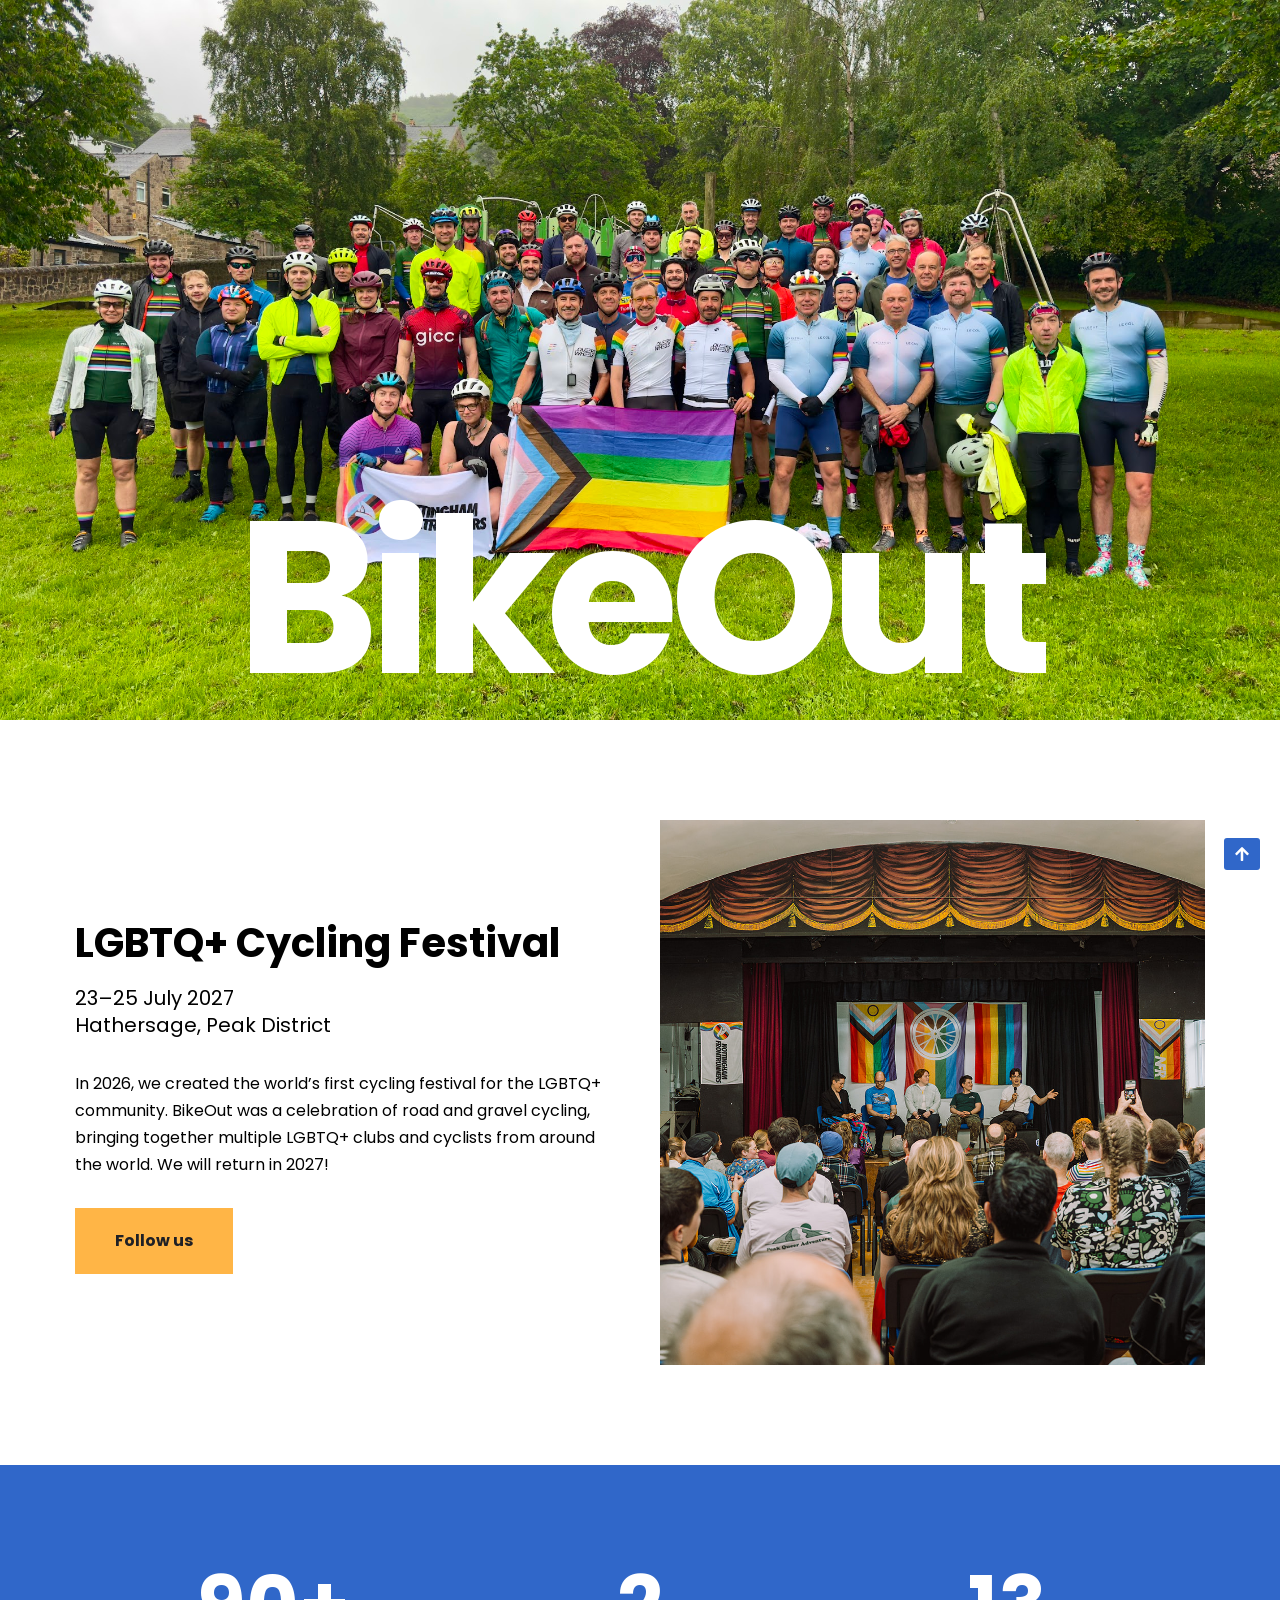
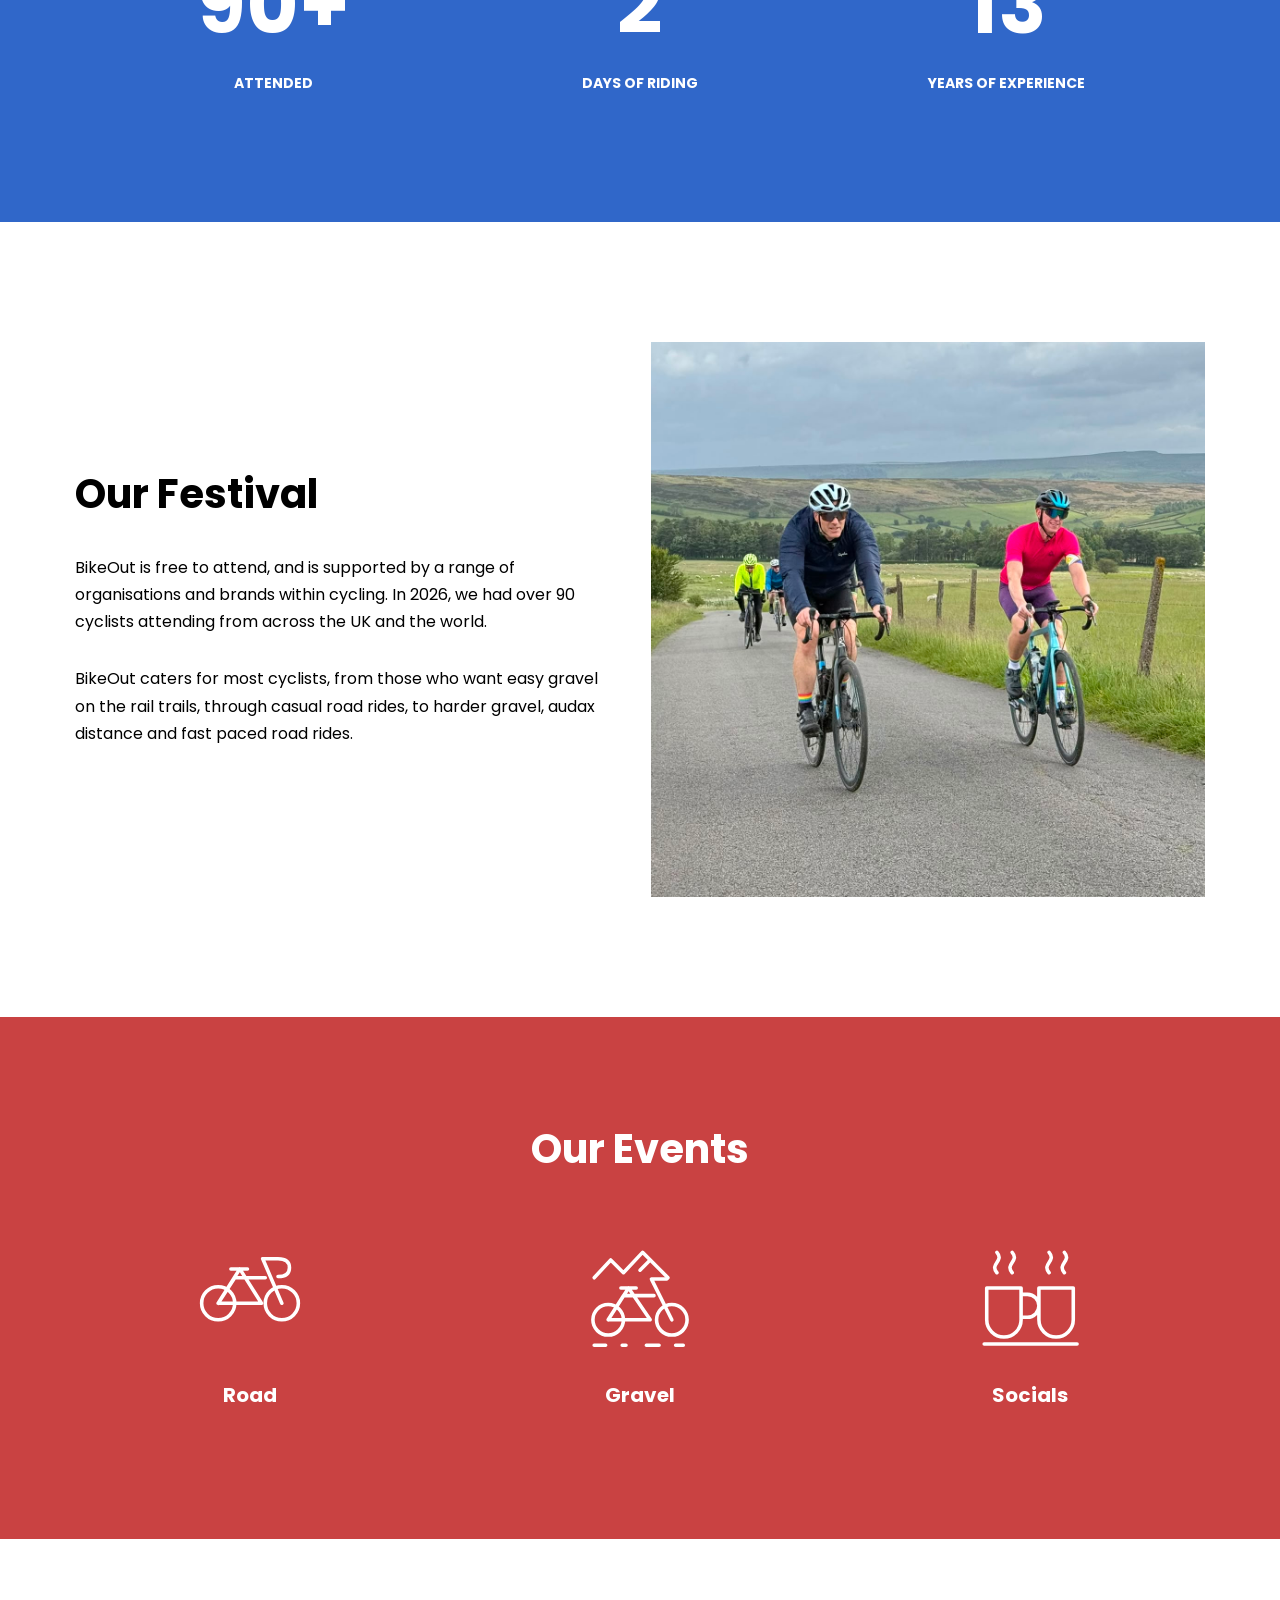
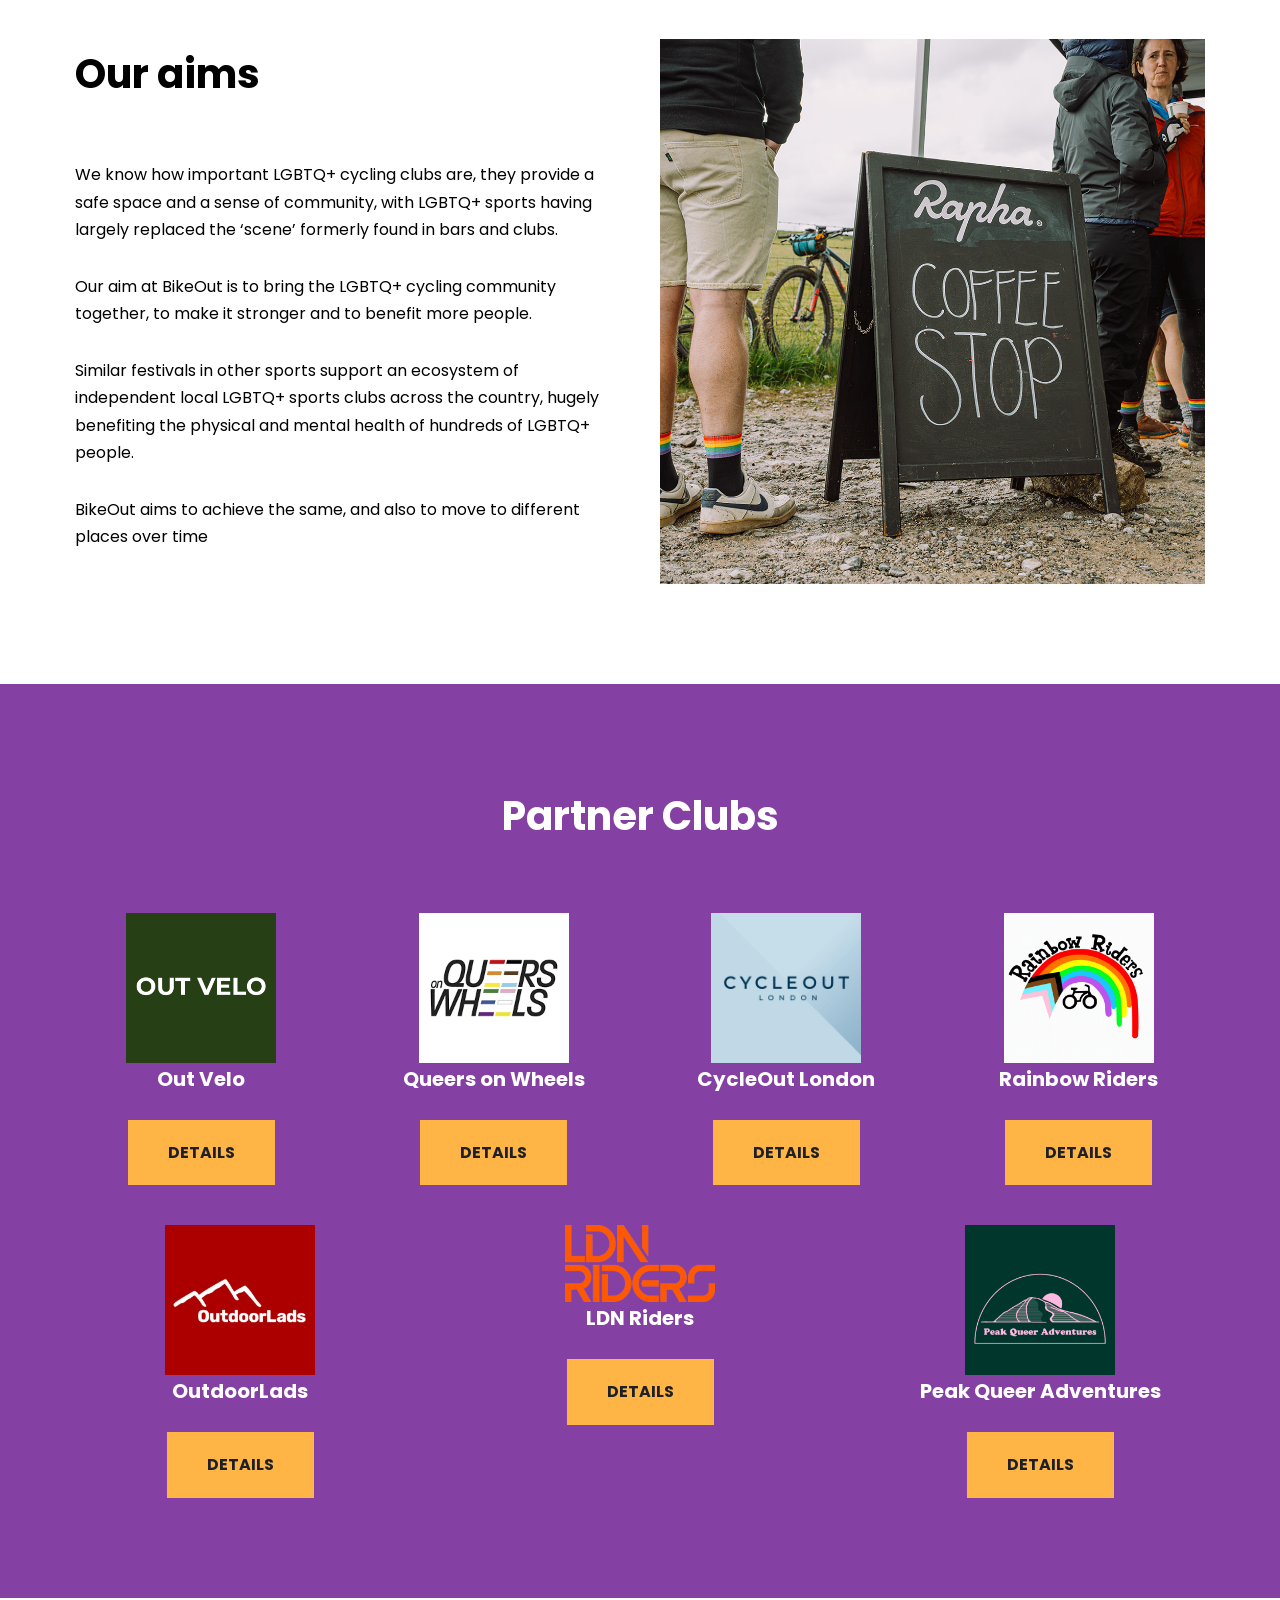
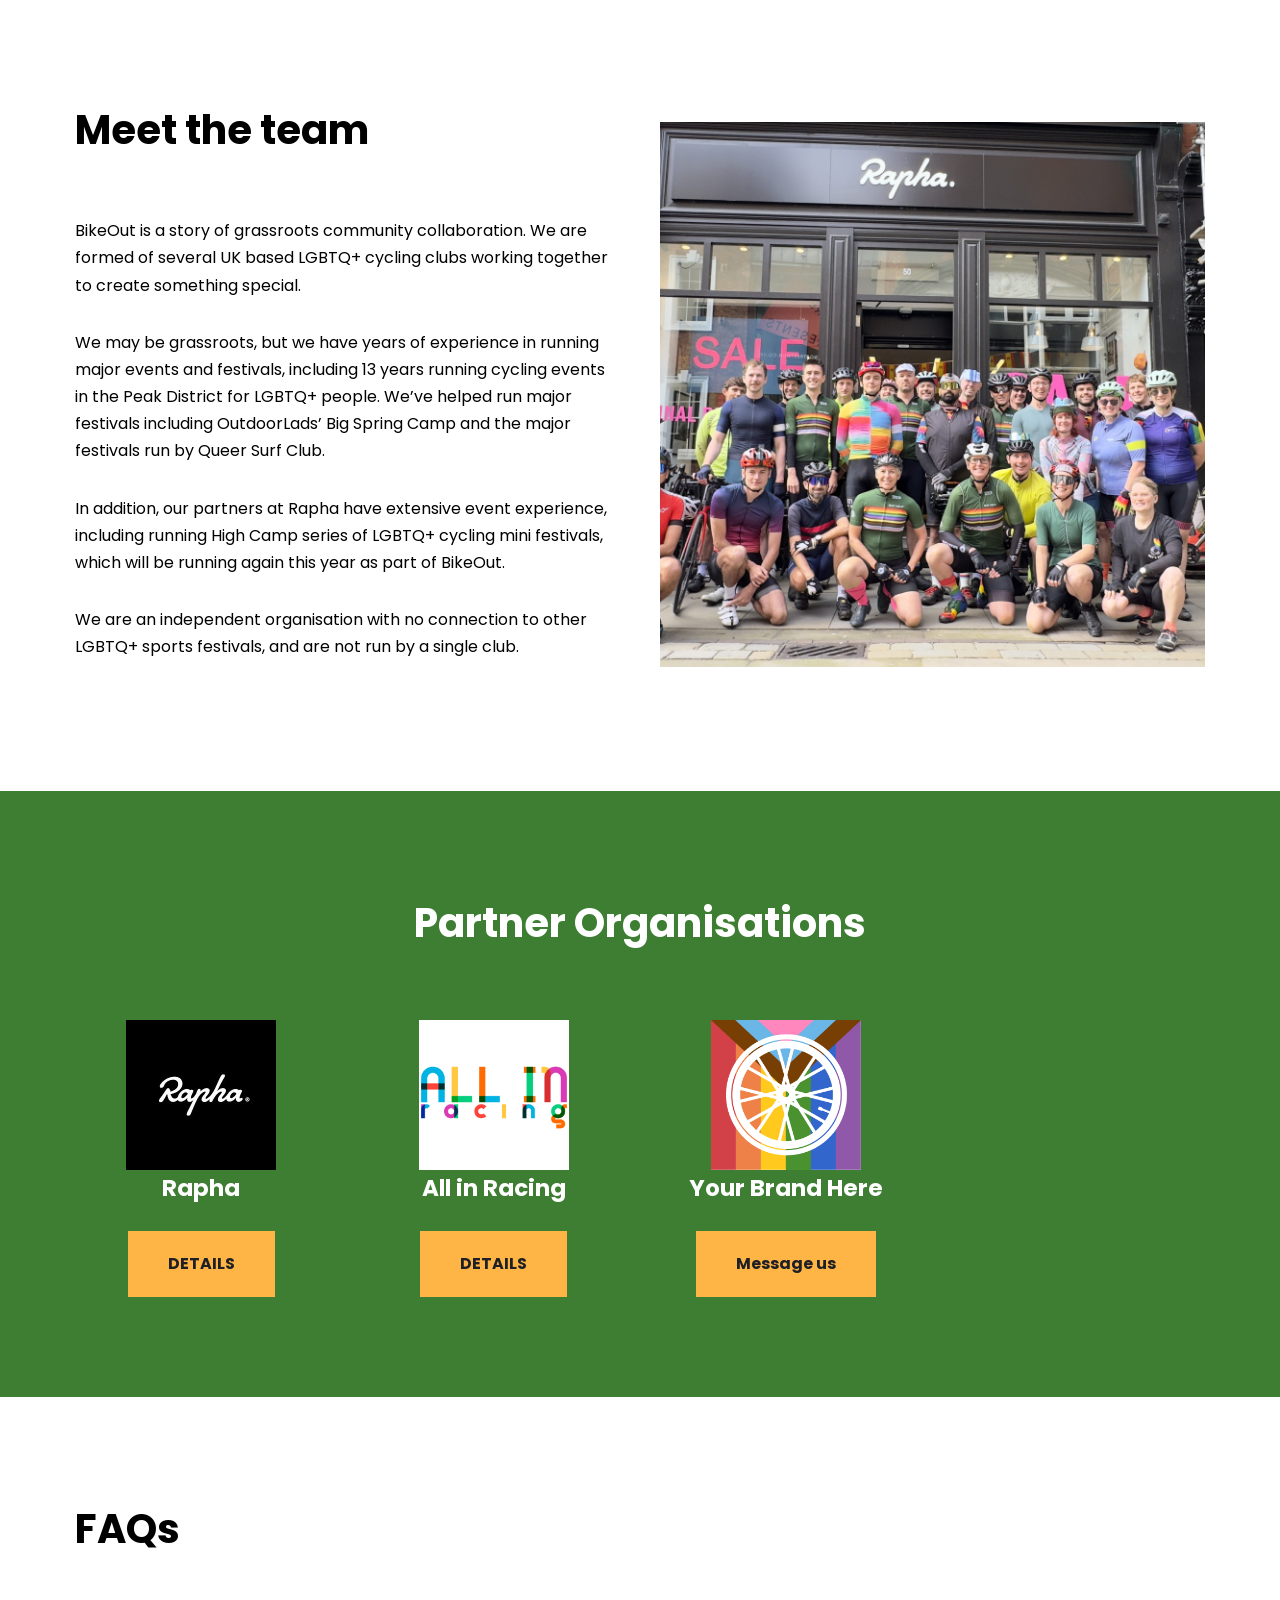
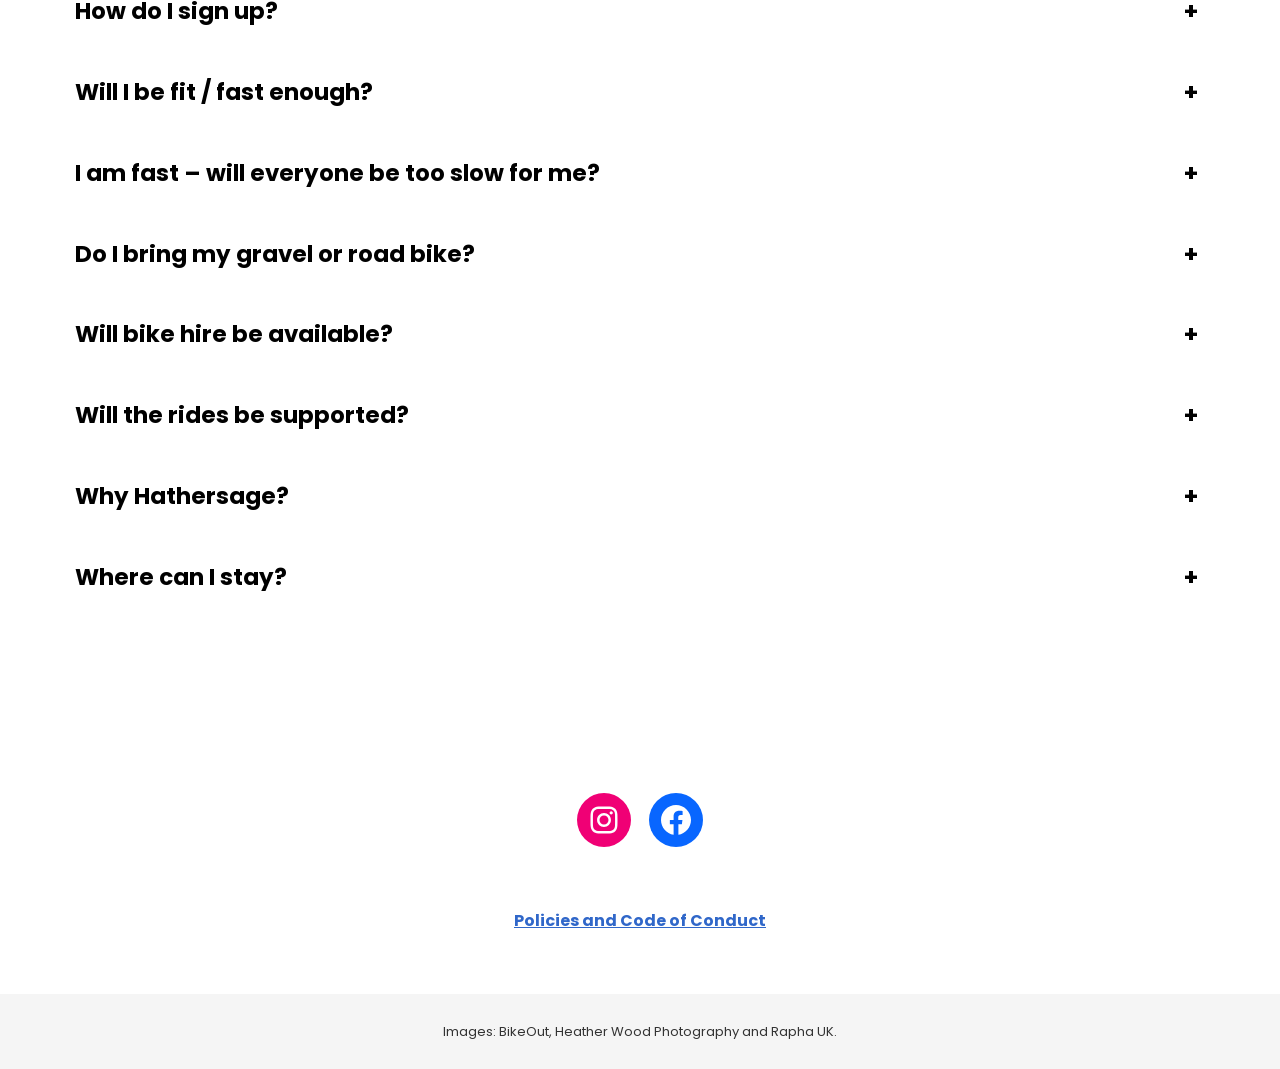
==== commit 951a5101: "Update partner clubs and remove confirmation notes" ====
--- a/index.html
+++ b/index.html
@@ -62,7 +62,7 @@
  background:	var(--nv-primary-accent);
  border: none;
 } </style> <style id="core-block-supports-inline-css"> .wp-container-core-buttons-is-layout-fe48e5de{justify-content:center;}.wp-container-core-social-links-is-layout-63375db1{justify-content:flex-start;}
-/*# sourceURL=core-block-supports-inline-css */ </style><link rel="stylesheet" href="/assets/site.css"></head><body class="home wp-singular page-template page-template-page-templates page-template-template-pagebuilder-full-width page-template-page-templatestemplate-pagebuilder-full-width-php page page-id-129 wp-theme-neve  nv-blog-grid nv-sidebar-full-width menu_sidebar_slide_left nv-template" id="neve_body" data-nv-caret-keys="1"><div class="wrapper"><header class="header"> <a class="neve-skip-link show-on-focus" href="/#content"> Skip to content </a><div id="header-grid" class="hfg_header site-header"><div id="header-menu-sidebar" class="header-menu-sidebar tcb menu-sidebar-panel slide_left hfg-pe" data-row-id="sidebar"><div id="header-menu-sidebar-bg" class="header-menu-sidebar-bg"><div class="close-sidebar-panel navbar-toggle-wrapper"> <button type="button" class="hamburger is-active  navbar-toggle active" aria-expanded="false" onclick="if('undefined' !== typeof toggleAriaClick ) { toggleAriaClick() }"> <span class="bars"> <span class="icon-bar"></span> <span class="icon-bar"></span> <span class="icon-bar"></span> </span> <span class="screen-reader-text"> Navigation Menu </span> </button></div><div id="header-menu-sidebar-inner" class="header-menu-sidebar-inner tcb "><div class="builder-item has-nav"><div class="item--inner builder-item--primary-menu has_menu" data-section="header_menu_primary" data-item-id="primary-menu"><div class="nv-nav-wrap"><div role="navigation" class="nav-menu-primary style-border-bottom m-style" aria-label="Primary Menu (Mobile)"><ul id="nv-primary-navigation-mobile-sidebar" class="primary-menu-ul nav-ul menu-mobile"><li id="menu-item-130" class="menu-item menu-item-type-post_type menu-item-object-page menu-item-home current-menu-item page_item page-item-129 current_page_item menu-item-130 nv-active"><div class="wrap"><a href="/" aria-current="page">BikeOut</a></div></li></ul></div></div></div></div></div></div></div><div class="header-menu-sidebar-overlay hfg-ov hfg-pe" onclick="if('undefined' !== typeof toggleAriaClick ) { toggleAriaClick() }"></div></div></header><main id="content" class="neve-main" tabindex="-1"><section class="poster-header" aria-label="BikeOut festival"><div class="poster-photo"><img src="/assets/BikeOut-Gathering.jpg" alt="BikeOut cyclists gathered with Pride flags" width="2263" height="1273" fetchpriority="high"><h1>BikeOut</h1></div></section><section id="wp-block-themeisle-blocks-advanced-columns-e7931e5c" class="wp-block-themeisle-blocks-advanced-columns alignfull has-2-columns has-desktop-equal-layout has-tablet-equal-layout has-mobile-collapsedRows-layout has-vertical-center"><div class="wp-block-themeisle-blocks-advanced-columns-overlay"></div><div class="innerblocks-wrap"><div id="wp-block-themeisle-blocks-advanced-column-311d4b3f" class="wp-block-themeisle-blocks-advanced-column simplified-section-heading"> <h2 id="festival-introduction-title" class="wp-block-themeisle-blocks-advanced-heading wp-block-themeisle-blocks-advanced-heading-9544202b">LGBTQ+ Cycling Festival</h2><p class="intro-festival-date">23–25 July 2027<br>Hathersage, Peak District</p><p class="sg-ai-highlighted-block wp-block-paragraph">In 2026, we created the world’s first cycling festival for the LGBTQ+ community. BikeOut was a celebration of road and gravel cycling, bringing together multiple LGBTQ+ clubs and cyclists from around the world. We will return in 2027!</p><div class="wp-block-buttons is-content-justification-center is-layout-flex wp-container-core-buttons-is-layout-fe48e5de wp-block-buttons-is-layout-flex"><div class="wp-block-button is-style-secondary"><a class="wp-block-button__link wp-element-button" href="https://www.instagram.com/bikeoutfestival/">Follow us</a></div></div></div><div id="wp-block-themeisle-blocks-advanced-column-49224624" class="wp-block-themeisle-blocks-advanced-column"><figure class="wp-block-image size-full"><img decoding="async" src="/assets/bikeout-panel.jpg" alt="Panel discussion at BikeOut, with festival attendees and Pride flags" class="wp-image-386 ed section-photo-crop" style="" loading="eager" width="1600" height="1067"></figure></div></div></section><div id="wp-block-themeisle-blocks-advanced-columns-d41f19f8" class="wp-block-themeisle-blocks-advanced-columns alignfull has-3-columns has-desktop-equal-layout has-tablet-equal-layout has-mobile-collapsedRows-layout has-vertical-unset has-dark-bg o-anim-ready slideInUp"><div class="wp-block-themeisle-blocks-advanced-columns-overlay"></div><div class="innerblocks-wrap"><div id="wp-block-themeisle-blocks-advanced-column-5bde1536" class="wp-block-themeisle-blocks-advanced-column"><h1 id="wp-block-themeisle-blocks-advanced-heading-45cdafb3" class="wp-block-themeisle-blocks-advanced-heading wp-block-themeisle-blocks-advanced-heading-45cdafb3">90+</h1> <span id="wp-block-themeisle-blocks-advanced-heading-d0f3aa1a" class="wp-block-themeisle-blocks-advanced-heading wp-block-themeisle-blocks-advanced-heading-d0f3aa1a"><strong>ATTENDED</strong></span></div><div id="wp-block-themeisle-blocks-advanced-column-a932ac20" class="wp-block-themeisle-blocks-advanced-column"><h1 id="wp-block-themeisle-blocks-advanced-heading-250ef825" class="wp-block-themeisle-blocks-advanced-heading wp-block-themeisle-blocks-advanced-heading-250ef825">2</h1> <span id="wp-block-themeisle-blocks-advanced-heading-40725942" class="wp-block-themeisle-blocks-advanced-heading wp-block-themeisle-blocks-advanced-heading-40725942"><strong>DAYS OF RIDING</strong></span></div><div id="wp-block-themeisle-blocks-advanced-column-f5225388" class="wp-block-themeisle-blocks-advanced-column"><h1 id="wp-block-themeisle-blocks-advanced-heading-6b26d0f3" class="wp-block-themeisle-blocks-advanced-heading wp-block-themeisle-blocks-advanced-heading-6b26d0f3">13</h1> <span id="wp-block-themeisle-blocks-advanced-heading-e0fd27de" class="wp-block-themeisle-blocks-advanced-heading wp-block-themeisle-blocks-advanced-heading-e0fd27de"><strong>YEARS OF EXPERIENCE</strong></span></div></div></div><section id="wp-block-themeisle-blocks-advanced-columns-88d2ee48" class="wp-block-themeisle-blocks-advanced-columns alignfull has-2-columns has-desktop-equal-layout has-tablet-equal-layout has-mobile-collapsedRows-layout has-vertical-center"><div class="wp-block-themeisle-blocks-advanced-columns-overlay"></div><div class="innerblocks-wrap"><div id="wp-block-themeisle-blocks-advanced-column-246c5eb4" class="wp-block-themeisle-blocks-advanced-column simplified-section-heading"> <h2>Our Festival</h2><p class="wp-block-paragraph">BikeOut is free to attend, and is supported by a range of organisations and brands within cycling. In 2026, we had over 90 cyclists attending from across the UK and the world.</p><p class="wp-block-paragraph">BikeOut caters for most cyclists, from those who want easy gravel on the rail trails, through casual road rides, to harder gravel, audax distance and fast paced road rides.</p></div><div id="wp-block-themeisle-blocks-advanced-column-d8dc3166" class="wp-block-themeisle-blocks-advanced-column"><figure class="hathersage-photo"><img src="/assets/hathersage-cycling.jpg" alt="BikeOut cyclists riding through green countryside" width="1600" height="1200" loading="lazy" class=" section-photo-crop" style=""></figure></div></div></section><section id="wp-block-themeisle-blocks-advanced-columns-e4373a2b" class="wp-block-themeisle-blocks-advanced-columns alignfull has-1-columns has-desktop-equal-layout has-tablet-equal-layout has-mobile-equal-layout has-vertical-flex-start has-dark-bg o-anim-ready slideInUp"><div class="wp-block-themeisle-blocks-advanced-columns-overlay"></div><div class="innerblocks-wrap"><div id="wp-block-themeisle-blocks-advanced-column-0b9db5af" class="wp-block-themeisle-blocks-advanced-column"><section id="wp-block-themeisle-blocks-advanced-columns-62d68e08" class="wp-block-themeisle-blocks-advanced-columns has-1-columns has-desktop-equal-layout has-tablet-equal-layout has-mobile-equal-layout has-vertical-flex-start"><div class="wp-block-themeisle-blocks-advanced-columns-overlay"></div><div class="innerblocks-wrap"><div id="wp-block-themeisle-blocks-advanced-column-ba020b38" class="wp-block-themeisle-blocks-advanced-column"><h2 id="wp-block-themeisle-blocks-advanced-heading-6d6c2f48" class="wp-block-themeisle-blocks-advanced-heading wp-block-themeisle-blocks-advanced-heading-6d6c2f48">Our Events</h2></div></div></section><section id="wp-block-themeisle-blocks-advanced-columns-6fc7adce" class="wp-block-themeisle-blocks-advanced-columns has-3-columns has-desktop-equal-layout has-tablet-equal-layout has-mobile-equal-layout has-vertical-flex-start"><div class="wp-block-themeisle-blocks-advanced-columns-overlay"></div><div class="innerblocks-wrap"><div id="wp-block-themeisle-blocks-advanced-column-b5b3ad1c" class="wp-block-themeisle-blocks-advanced-column event-category"><svg xmlns="http://www.w3.org/2000/svg" viewbox="0 0 88 88" fill="none" stroke="currentColor" stroke-width="2.8" stroke-linecap="round" stroke-linejoin="round" class="event-icon" aria-hidden="true" focusable="false"><circle cx="19" cy="45" r="13"></circle><circle cx="69" cy="45" r="13"></circle><path d="m19 45 17-27 17 27H19l13-20h24m13 20L54 10h12q9 0 9 7t-9 7M29 18h13"></path></svg><p class="wp-block-paragraph">Road</p></div><div id="wp-block-themeisle-blocks-advanced-column-efb84bde" class="wp-block-themeisle-blocks-advanced-column event-category"><svg xmlns="http://www.w3.org/2000/svg" viewbox="0 0 88 88" fill="none" stroke="currentColor" stroke-width="2.8" stroke-linecap="round" stroke-linejoin="round" class="event-icon" aria-hidden="true" focusable="false"><path d="m8 25 13-14 10 10L46 5l20 20m-22-6 8-8"></path><circle cx="19" cy="58" r="12"></circle><circle cx="69" cy="58" r="12"></circle><path d="m19 58 16-25 17 25H19l12-19h24m14 19L53 26h12M29 33h12M8 78h9m13 0h3m16 0h10m13 0h6"></path></svg><p class="wp-block-paragraph">Gravel</p></div><div id="wp-block-themeisle-blocks-advanced-column-6be03cf4" class="wp-block-themeisle-blocks-advanced-column event-category"><svg xmlns="http://www.w3.org/2000/svg" viewbox="0 0 88 88" fill="none" stroke="currentColor" stroke-width="2.8" stroke-linecap="round" stroke-linejoin="round" class="event-icon" aria-hidden="true" focusable="false"><path d="M10 33h27v25a13.5 13.5 0 0 1-27 0V33Zm27 5h5a9 9 0 0 1 0 18h-5M51 33h27v25a13.5 13.5 0 0 1-27 0V33ZM8 77h73M18 21c-6-7 6-9 0-16m12 16c-6-7 6-9 0-16m29 16c-6-7 6-9 0-16m12 16c-6-7 6-9 0-16"></path></svg><p class="wp-block-paragraph">Socials</p></div></div></section></div></div></section><section id="wp-block-themeisle-blocks-advanced-columns-b681a8d9" class="wp-block-themeisle-blocks-advanced-columns alignfull has-2-columns has-desktop-equal-layout has-tablet-equal-layout has-mobile-collapsedRows-layout has-vertical-center"><div class="wp-block-themeisle-blocks-advanced-columns-overlay"></div><div class="innerblocks-wrap"><div id="wp-block-themeisle-blocks-advanced-column-4d98644c" class="wp-block-themeisle-blocks-advanced-column simplified-section-heading"> <h2 id="wp-block-themeisle-blocks-advanced-heading-6d0bfabf" class="wp-block-themeisle-blocks-advanced-heading wp-block-themeisle-blocks-advanced-heading-6d0bfabf">Our aims</h2><p class="wp-block-paragraph"><br>We know how important LGBTQ+ cycling clubs are, they provide a safe space and a sense of community, with LGBTQ+ sports having largely replaced the ‘scene’ formerly found in bars and clubs.</p><p class="wp-block-paragraph">Our aim at BikeOut is to bring the LGBTQ+ cycling community together, to make it stronger and to benefit more people.</p><p class="wp-block-paragraph">Similar festivals in other sports support an ecosystem of independent local LGBTQ+ sports clubs across the country, hugely benefiting the physical and mental health of hundreds of LGBTQ+ people.</p><p class="wp-block-paragraph">BikeOut aims to achieve the same, and also to move to different places over time</p></div><div id="wp-block-themeisle-blocks-advanced-column-d9d5e190" class="wp-block-themeisle-blocks-advanced-column"><figure class="wp-block-image size-full"><img decoding="async" src="/assets/rapha-coffee-stop.jpg" alt="Rapha coffee stop at BikeOut, with cyclists gathered around a café sign" class="wp-image-384 ls-is-cached ed section-photo-crop" loading="eager" width="1600" height="1067" style=""></figure></div></div></section><section id="wp-block-themeisle-blocks-advanced-columns-152ab99c" class="wp-block-themeisle-blocks-advanced-columns alignfull has-1-columns has-desktop-equal-layout has-tablet-equal-layout has-mobile-equal-layout has-vertical-flex-start has-dark-bg o-anim-ready slideInUp"><div class="wp-block-themeisle-blocks-advanced-columns-overlay"></div><div class="innerblocks-wrap"><div id="wp-block-themeisle-blocks-advanced-column-df191a86" class="wp-block-themeisle-blocks-advanced-column"><section id="wp-block-themeisle-blocks-advanced-columns-2d0e4103" class="wp-block-themeisle-blocks-advanced-columns has-1-columns has-desktop-equal-layout has-tablet-equal-layout has-mobile-equal-layout has-vertical-flex-start"><div class="wp-block-themeisle-blocks-advanced-columns-overlay"></div><div class="innerblocks-wrap"><div id="wp-block-themeisle-blocks-advanced-column-6db8ce09" class="wp-block-themeisle-blocks-advanced-column"><h2 id="wp-block-themeisle-blocks-advanced-heading-6fa09ec1" class="wp-block-themeisle-blocks-advanced-heading wp-block-themeisle-blocks-advanced-heading-6fa09ec1">Partner Clubs</h2><p class="partner-clubs-note">to be confirmed for 2027</p></div></div></section><section id="wp-block-themeisle-blocks-advanced-columns-3c939e4d" class="wp-block-themeisle-blocks-advanced-columns has-4-columns has-desktop-equal-layout has-tablet-equal-layout has-mobile-collapsedRows-layout has-vertical-flex-start"><div class="wp-block-themeisle-blocks-advanced-columns-overlay"></div><div class="innerblocks-wrap"><div id="wp-block-themeisle-blocks-advanced-column-9bb249cb" class="wp-block-themeisle-blocks-advanced-column"><div class="wp-block-image"><figure class="aligncenter size-full is-resized"><img decoding="async" src="/assets/Out-Velo-Square-Plain.png" alt="" class="wp-image-320 ls-is-cached ed" style="width:150px;height:auto" loading="eager"></figure></div><h2 id="wp-block-themeisle-blocks-advanced-heading-8fcb3ec3" class="wp-block-themeisle-blocks-advanced-heading wp-block-themeisle-blocks-advanced-heading-8fcb3ec3">Out Velo</h2><div class="wp-block-buttons is-content-justification-center is-layout-flex wp-container-core-buttons-is-layout-fe48e5de wp-block-buttons-is-layout-flex"><div class="wp-block-button is-style-secondary"><a class="wp-block-button__link wp-element-button" href="https://outvelo.cc/">DETAILS</a></div></div></div><div id="wp-block-themeisle-blocks-advanced-column-99d2aee5" class="wp-block-themeisle-blocks-advanced-column"><div class="wp-block-image"><figure class="aligncenter size-full is-resized"><img decoding="async" src="/assets/QOW.png" alt="" class="wp-image-321 ls-is-cached ed" style="width:150px;height:auto" loading="eager"></figure></div><h2 id="wp-block-themeisle-blocks-advanced-heading-901b5c89" class="wp-block-themeisle-blocks-advanced-heading wp-block-themeisle-blocks-advanced-heading-901b5c89">Queers on Wheels</h2><div class="wp-block-buttons is-content-justification-center is-layout-flex wp-container-core-buttons-is-layout-fe48e5de wp-block-buttons-is-layout-flex"><div class="wp-block-button is-style-secondary"><a class="wp-block-button__link wp-element-button" href="https://www.instagram.com/queersonwheels_/?hl=en">DETAILS</a></div></div></div><div id="wp-block-themeisle-blocks-advanced-column-912f83d3" class="wp-block-themeisle-blocks-advanced-column"><div class="wp-block-image"><figure class="aligncenter size-full is-resized"><img decoding="async" src="/assets/Cycle-out.jpg" alt="" class="wp-image-322 ls-is-cached ed" style="width:150px;height:auto" loading="eager"></figure></div><h2 id="wp-block-themeisle-blocks-advanced-heading-b51791a5" class="wp-block-themeisle-blocks-advanced-heading wp-block-themeisle-blocks-advanced-heading-b51791a5">CycleOut London</h2><div class="wp-block-buttons is-content-justification-center is-layout-flex wp-container-core-buttons-is-layout-fe48e5de wp-block-buttons-is-layout-flex"><div class="wp-block-button is-style-secondary"><a class="wp-block-button__link wp-element-button" href="https://www.cycleoutlondon.org.uk/">DETAILS</a></div></div></div><div id="wp-block-themeisle-blocks-advanced-column-63b5d2db" class="wp-block-themeisle-blocks-advanced-column"><div class="wp-block-image sg-ai-highlighted-block"><figure class="aligncenter size-full is-resized"><img decoding="async" src="/assets/a0a40ff7-7099-42d9-8319-295e8e7619d4_0.png" alt="" class="wp-image-327 ls-is-cached ed" style="width:150px;height:auto" loading="eager"></figure></div><h2 id="wp-block-themeisle-blocks-advanced-heading-a9db49c0" class="wp-block-themeisle-blocks-advanced-heading wp-block-themeisle-blocks-advanced-heading-a9db49c0">Rainbow Riders</h2><div class="wp-block-buttons is-content-justification-center is-layout-flex wp-container-core-buttons-is-layout-fe48e5de wp-block-buttons-is-layout-flex"><div class="wp-block-button is-style-secondary"><a class="wp-block-button__link wp-element-button" href="https://rainbowriders.co.uk/">DETAILS</a></div></div></div></div></section><section id="wp-block-themeisle-blocks-advanced-columns-23f50b3d" class="wp-block-themeisle-blocks-advanced-columns has-4-columns has-desktop-equal-layout has-tablet-equal-layout has-mobile-collapsedRows-layout has-vertical-flex-start"><div class="wp-block-themeisle-blocks-advanced-columns-overlay"></div><div class="innerblocks-wrap"><div id="wp-block-themeisle-blocks-advanced-column-62c36b45" class="wp-block-themeisle-blocks-advanced-column"><div class="wp-block-image sg-ai-highlighted-block"><figure class="aligncenter size-full is-resized"><img decoding="async" src="/assets/1000041906-edited.jpg" alt="" class="wp-image-458 ls-is-cached ed" style="width:150px;height:auto" loading="eager"></figure></div><h2 id="wp-block-themeisle-blocks-advanced-heading-85bdded2" class="wp-block-themeisle-blocks-advanced-heading wp-block-themeisle-blocks-advanced-heading-85bdded2">GOC</h2><div class="wp-block-buttons is-content-justification-center is-layout-flex wp-container-core-buttons-is-layout-fe48e5de wp-block-buttons-is-layout-flex"><div class="wp-block-button is-style-secondary"><a class="wp-block-button__link wp-element-button" href="https://www.goc.org.uk/">DETAILS</a></div></div></div><div id="wp-block-themeisle-blocks-advanced-column-b6030ba8" class="wp-block-themeisle-blocks-advanced-column"><div class="wp-block-image sg-ai-highlighted-block"><figure class="aligncenter size-full is-resized"><img decoding="async" src="/assets/Outdoor-Lads-Logo-e1769189182310.jpg" alt="" class="wp-image-486 ls-is-cached ed" style="aspect-ratio:1;object-fit:cover;width:150px;height:auto" loading="eager"></figure></div><h2 id="wp-block-themeisle-blocks-advanced-heading-23d09c42" class="wp-block-themeisle-blocks-advanced-heading wp-block-themeisle-blocks-advanced-heading-23d09c42">OutdoorLads</h2><div class="wp-block-buttons is-content-justification-center is-layout-flex wp-container-core-buttons-is-layout-fe48e5de wp-block-buttons-is-layout-flex"><div class="wp-block-button is-style-secondary"><a class="wp-block-button__link wp-element-button" href="http://www.outdoorlads.com/">DETAILS</a></div></div></div><div id="wp-block-themeisle-blocks-advanced-column-ca312ac5" class="wp-block-themeisle-blocks-advanced-column"><div class="wp-block-image sg-ai-highlighted-block"><figure class="aligncenter size-full is-resized"><img decoding="async" src="/assets/383338752_665405592227288_4503887813116046513_n.jpg" alt="" class="wp-image-462 ls-is-cached ed" style="width:150px;height:auto" loading="eager"></figure></div><h2 id="wp-block-themeisle-blocks-advanced-heading-8c337129" class="wp-block-themeisle-blocks-advanced-heading wp-block-themeisle-blocks-advanced-heading-8c337129">Queer Cycle Club</h2><div class="wp-block-buttons is-content-justification-center is-layout-flex wp-container-core-buttons-is-layout-fe48e5de wp-block-buttons-is-layout-flex"><div class="wp-block-button is-style-secondary"><a class="wp-block-button__link wp-element-button" href="https://www.instagram.com/queercyclingbristol">DETAILS</a></div></div></div><div id="wp-block-themeisle-blocks-advanced-column-b7a2b543" class="wp-block-themeisle-blocks-advanced-column"><div class="wp-block-image sg-ai-highlighted-block"><figure class="aligncenter size-full is-resized"><img decoding="async" src="/assets/1000046569-1.png" alt="" class="wp-image-507 ls-is-cached ed" style="width:150px;height:auto" loading="eager"></figure></div><h2 id="wp-block-themeisle-blocks-advanced-heading-9eca05fd" class="wp-block-themeisle-blocks-advanced-heading wp-block-themeisle-blocks-advanced-heading-9eca05fd">Peak Queer Adventures</h2><div class="wp-block-buttons is-content-justification-center is-layout-flex wp-container-core-buttons-is-layout-fe48e5de wp-block-buttons-is-layout-flex"><div class="wp-block-button is-style-secondary"><a class="wp-block-button__link wp-element-button" href="https://www.instagram.com/peakqueeradventures?igsh=NndzMmVlMmZvdGE1">DETAILS</a></div></div></div></div></section></div></div></section><section id="wp-block-themeisle-blocks-advanced-columns-0cf7bdae" class="wp-block-themeisle-blocks-advanced-columns alignfull has-2-columns has-desktop-equal-layout has-tablet-equal-layout has-mobile-collapsedRows-layout has-vertical-center"><div class="wp-block-themeisle-blocks-advanced-columns-overlay"></div><div class="innerblocks-wrap"><div id="wp-block-themeisle-blocks-advanced-column-ac6d07b6" class="wp-block-themeisle-blocks-advanced-column simplified-section-heading"> <h2 id="wp-block-themeisle-blocks-advanced-heading-bf12b2e0" class="wp-block-themeisle-blocks-advanced-heading wp-block-themeisle-blocks-advanced-heading-bf12b2e0">Meet the team</h2><p class="wp-block-paragraph"><br>BikeOut is a story of grassroots community collaboration. We are formed of several UK based LGBTQ+ cycling clubs working together to create something special.</p><p class="sg-ai-highlighted-block wp-block-paragraph">We may be grassroots, but we have years of experience in running major events and festivals, including 13 years running cycling events in the Peak District for LGBTQ+ people. We’ve helped run major festivals including OutdoorLads’ Big Spring Camp and the major festivals run by Queer Surf Club.</p><p class="wp-block-paragraph">In addition, our partners at Rapha have extensive event experience, including running High Camp series of LGBTQ+ cycling mini festivals, which will be running again this year as part of BikeOut.</p><p class="wp-block-paragraph">We are an independent organisation with no connection to other LGBTQ+ sports festivals, and are not run by a single club.</p></div><div id="wp-block-themeisle-blocks-advanced-column-953b7613" class="wp-block-themeisle-blocks-advanced-column"><figure class="wp-block-image size-full"><img decoding="async" src="/assets/IMG_2913-edited.jpeg" alt="" class="wp-image-417 ed section-photo-crop" loading="eager" style=""></figure></div></div></section><section id="wp-block-themeisle-blocks-advanced-columns-d9d62ad3" class="wp-block-themeisle-blocks-advanced-columns alignfull has-1-columns has-desktop-equal-layout has-tablet-equal-layout has-mobile-equal-layout has-vertical-flex-start has-dark-bg o-anim-ready slideInUp"><div class="wp-block-themeisle-blocks-advanced-columns-overlay"></div><div class="innerblocks-wrap"><div id="wp-block-themeisle-blocks-advanced-column-cfc5959a" class="wp-block-themeisle-blocks-advanced-column"><section id="wp-block-themeisle-blocks-advanced-columns-7b87c1fa" class="wp-block-themeisle-blocks-advanced-columns has-1-columns has-desktop-equal-layout has-tablet-equal-layout has-mobile-equal-layout has-vertical-flex-start"><div class="wp-block-themeisle-blocks-advanced-columns-overlay"></div><div class="innerblocks-wrap"><div id="wp-block-themeisle-blocks-advanced-column-dd46a50b" class="wp-block-themeisle-blocks-advanced-column"> <h2 id="wp-block-themeisle-blocks-advanced-heading-269c8eb6" class="wp-block-themeisle-blocks-advanced-heading wp-block-themeisle-blocks-advanced-heading-269c8eb6">Partner Organisations</h2><p class="partner-clubs-note">to be confirmed for 2027</p></div></div></section><section id="wp-block-themeisle-blocks-advanced-columns-01aa27b4" class="wp-block-themeisle-blocks-advanced-columns has-3-columns has-desktop-equal-layout has-tablet-equal-layout has-mobile-collapsedRows-layout has-vertical-flex-start"><div class="wp-block-themeisle-blocks-advanced-columns-overlay"></div><div class="innerblocks-wrap"><div id="wp-block-themeisle-blocks-advanced-column-f2cf3c12" class="wp-block-themeisle-blocks-advanced-column"><div class="wp-block-image"><figure class="aligncenter size-full is-resized"><img decoding="async" src="/assets/cd3490c625f17ba0b3646b94c2a78c8d.jpg" alt="" class="wp-image-339 ed" style="width:150px;height:auto" loading="eager"></figure></div><h2 id="wp-block-themeisle-blocks-advanced-heading-0acf90b2" class="wp-block-themeisle-blocks-advanced-heading wp-block-themeisle-blocks-advanced-heading-0acf90b2">Rapha</h2><div class="wp-block-buttons is-content-justification-center is-layout-flex wp-container-core-buttons-is-layout-fe48e5de wp-block-buttons-is-layout-flex"><div class="wp-block-button is-style-secondary"><a class="wp-block-button__link wp-element-button" href="http://rapha.cc/">DETAILS</a></div></div></div><div id="wp-block-themeisle-blocks-advanced-column-3586ec52" class="wp-block-themeisle-blocks-advanced-column"><div class="wp-block-image"><figure class="aligncenter size-full is-resized"><img decoding="async" src="/assets/049c4b_59a5e592765c45918a51c168706fbf4emv2.png" alt="" class="wp-image-340 ed" style="width:150px;height:auto" loading="eager"></figure></div><h2 id="wp-block-themeisle-blocks-advanced-heading-c6ba6ddd" class="wp-block-themeisle-blocks-advanced-heading wp-block-themeisle-blocks-advanced-heading-c6ba6ddd">All in Racing</h2><div class="wp-block-buttons is-content-justification-center is-layout-flex wp-container-core-buttons-is-layout-fe48e5de wp-block-buttons-is-layout-flex"><div class="wp-block-button is-style-secondary"><a class="wp-block-button__link wp-element-button" href="https://www.allinracing.org/">DETAILS</a></div></div></div><div id="wp-block-themeisle-blocks-advanced-column-a618a016" class="wp-block-themeisle-blocks-advanced-column"><div class="wp-block-image"><figure class="aligncenter size-full is-resized"><img decoding="async" src="/assets/LGBTCN-Logo-2-1.png" alt="" class="wp-image-452 ed" style="width:150px;height:auto" loading="eager"></figure></div><h2 id="wp-block-themeisle-blocks-advanced-heading-7c6564dc" class="wp-block-themeisle-blocks-advanced-heading wp-block-themeisle-blocks-advanced-heading-7c6564dc">Your Brand Here</h2><div class="wp-block-buttons is-content-justification-center is-layout-flex wp-container-core-buttons-is-layout-fe48e5de wp-block-buttons-is-layout-flex"><div class="wp-block-button is-style-secondary"><a class="wp-block-button__link wp-element-button" href="https://www.instagram.com/bikeoutfestival/">Message us</a></div></div></div></div></section></div></div></section><section id="wp-block-themeisle-blocks-advanced-columns-f65f7730" class="wp-block-themeisle-blocks-advanced-columns alignfull has-1-columns has-desktop-equal-layout has-tablet-equal-layout has-mobile-collapsedRows-layout has-vertical-center"><div class="wp-block-themeisle-blocks-advanced-columns-overlay"></div><div class="innerblocks-wrap"><div id="wp-block-themeisle-blocks-advanced-column-a8ea5d79" class="wp-block-themeisle-blocks-advanced-column"><h2 id="wp-block-themeisle-blocks-advanced-heading-714a1052" class="wp-block-themeisle-blocks-advanced-heading wp-block-themeisle-blocks-advanced-heading-714a1052">FAQs</h2><div role="group" class="wp-block-accordion is-layout-flow wp-block-accordion-is-layout-flow"><div class="wp-block-accordion-item is-layout-flow wp-block-accordion-item-is-layout-flow"><h3 class="wp-block-accordion-heading has-icon has-icon-right"><button aria-expanded="false" aria-controls="sign-up-panel" id="sign-up" type="button" class="wp-block-accordion-heading__toggle"><span class="wp-block-accordion-heading__toggle-title">How do I sign up?</span><span class="wp-block-accordion-heading__toggle-icon" aria-hidden="true">+</span></button></h3><div aria-labelledby="sign-up" id="sign-up-panel" role="region" class="wp-block-accordion-panel is-layout-flow wp-block-accordion-panel-is-layout-flow" hidden="hidden"><p class="wp-block-paragraph">Our app will launch for sign ups in the spring. Please check back then, and <a href="https://www.instagram.com/bikeoutfestival/">follow us on Instagram</a> for updates.</p></div></div><div class="wp-block-accordion-item is-layout-flow wp-block-accordion-item-is-layout-flow"><h3 class="wp-block-accordion-heading has-icon has-icon-right"><button aria-expanded="false" aria-controls="accordion-item-1-panel" id="accordion-item-1" type="button" class="wp-block-accordion-heading__toggle"><span class="wp-block-accordion-heading__toggle-title">Will I be fit / fast enough?</span><span class="wp-block-accordion-heading__toggle-icon" aria-hidden="true">+</span></button></h3><div aria-labelledby="accordion-item-1" id="accordion-item-1-panel" role="region" class="wp-block-accordion-panel is-layout-flow wp-block-accordion-panel-is-layout-flow" hidden="hidden"><p class="wp-block-paragraph">We aim to cater for all. Many of the gravel rides will be shorter and at an easier pace, although still adventurous and hilly – suitable for those used to riding 40km on a gravel/road mix with hills.</p><p class="wp-block-paragraph">On road, if you’re used to riding 80km with hills, you will be fine for the longer road routes. We will split each ride into smaller groups so that everyone is comfortable with the pace. For the road rides, we expect the biggest groups of riders to complete the hilly routes at about 22kph average but this will vary widely, with some bunches at 19 and some at 25+.</p></div></div><div class="wp-block-accordion-item is-layout-flow wp-block-accordion-item-is-layout-flow"><h3 class="wp-block-accordion-heading has-icon has-icon-right"><button aria-expanded="false" aria-controls="accordion-item-2-panel" id="accordion-item-2" type="button" class="wp-block-accordion-heading__toggle"><span class="wp-block-accordion-heading__toggle-title">I am fast – will everyone be too slow for me?</span><span class="wp-block-accordion-heading__toggle-icon" aria-hidden="true">+</span></button></h3><div aria-labelledby="accordion-item-2" id="accordion-item-2-panel" role="region" class="wp-block-accordion-panel is-layout-flow wp-block-accordion-panel-is-layout-flow" hidden="hidden"><p class="wp-block-paragraph">This is unlikely. There are a couple of local event organisers who can ride above the pace any UK LGBTQ+ club runs regular rides – 30kph+ on a flat ride – and blast up their local hills. So you’ll have company! Good luck chasing!</p></div></div><div class="wp-block-accordion-item is-layout-flow wp-block-accordion-item-is-layout-flow"><h3 class="wp-block-accordion-heading has-icon has-icon-right"><button aria-expanded="false" aria-controls="accordion-item-3-panel" id="accordion-item-3" type="button" class="wp-block-accordion-heading__toggle"><span class="wp-block-accordion-heading__toggle-title">Do I bring my gravel or road bike?</span><span class="wp-block-accordion-heading__toggle-icon" aria-hidden="true">+</span></button></h3><div aria-labelledby="accordion-item-3" id="accordion-item-3-panel" role="region" class="wp-block-accordion-panel is-layout-flow wp-block-accordion-panel-is-layout-flow" hidden="hidden"><p class="wp-block-paragraph">If you have to choose, choose gravel – if you do one of the easier pace road rides on the gravel bike, you’ll be fine, the terrain is very hilly, and we’ll not be going crazy on pace. Gravel bikes will not be suitable for the faster road rides, however.</p></div></div><div class="wp-block-accordion-item is-layout-flow wp-block-accordion-item-is-layout-flow"><h3 class="wp-block-accordion-heading has-icon has-icon-right"><button aria-expanded="false" aria-controls="accordion-item-4-panel" id="accordion-item-4" type="button" class="wp-block-accordion-heading__toggle"><span class="wp-block-accordion-heading__toggle-title">Will bike hire be available? </span><span class="wp-block-accordion-heading__toggle-icon" aria-hidden="true">+</span></button></h3><div aria-labelledby="accordion-item-4" id="accordion-item-4-panel" role="region" class="wp-block-accordion-panel is-layout-flow wp-block-accordion-panel-is-layout-flow" hidden="hidden"><p class="wp-block-paragraph">Yes, you can hire good quality bikes from Alpkit in Hathersage. Please contact them directly. We also hope to have demo bikes available from Canyon but this is TBC.</p></div></div><div class="wp-block-accordion-item is-layout-flow wp-block-accordion-item-is-layout-flow"><h3 class="wp-block-accordion-heading has-icon has-icon-right"><button aria-expanded="false" aria-controls="accordion-item-5-panel" id="accordion-item-5" type="button" class="wp-block-accordion-heading__toggle"><span class="wp-block-accordion-heading__toggle-title">Will the rides be supported? </span><span class="wp-block-accordion-heading__toggle-icon" aria-hidden="true">+</span></button></h3><div aria-labelledby="accordion-item-5" id="accordion-item-5-panel" role="region" class="wp-block-accordion-panel is-layout-flow wp-block-accordion-panel-is-layout-flow" hidden="hidden"><p class="wp-block-paragraph">Rides will have an allocated Ride Captain but they are all unsupported and self led in terms of navigation. The event organisers cannot assist you in the event of medial or mechanical emergency.</p></div></div><div class="wp-block-accordion-item is-layout-flow wp-block-accordion-item-is-layout-flow"><h3 class="wp-block-accordion-heading has-icon has-icon-right"><button aria-expanded="false" aria-controls="why-hathersage-panel" id="why-hathersage" type="button" class="wp-block-accordion-heading__toggle"><span class="wp-block-accordion-heading__toggle-title">Why Hathersage?</span><span class="wp-block-accordion-heading__toggle-icon" aria-hidden="true">+</span></button></h3><div aria-labelledby="why-hathersage" id="why-hathersage-panel" role="region" class="wp-block-accordion-panel is-layout-flow wp-block-accordion-panel-is-layout-flow" hidden="hidden"><p class="wp-block-paragraph">Our base, Hathersage, offers unparalleled opportunities for road and gravel cycling in the UK, making it a premier destination for riders of all levels.</p></div></div><div class="wp-block-accordion-item is-layout-flow wp-block-accordion-item-is-layout-flow"><h3 class="wp-block-accordion-heading has-icon has-icon-right"><button aria-expanded="false" aria-controls="accommodation-panel" id="accommodation" type="button" class="wp-block-accordion-heading__toggle"><span class="wp-block-accordion-heading__toggle-title">Where can I stay?</span><span class="wp-block-accordion-heading__toggle-icon" aria-hidden="true">+</span></button></h3><div aria-labelledby="accommodation" id="accommodation-panel" role="region" class="wp-block-accordion-panel is-layout-flow wp-block-accordion-panel-is-layout-flow" hidden="hidden"><p class="wp-block-paragraph">We are not providing accommodation as part of BikeOut, but the area has a range of accommodation options for all budgets, from camping to high-end hotels.</p></div></div></div></div></div></section><div id="wp-block-themeisle-blocks-advanced-columns-f326b099" class="wp-block-themeisle-blocks-advanced-columns alignfull has-1-columns has-desktop-equal-layout has-tablet-equal-layout has-mobile-equal-layout has-vertical-unset"><div class="wp-block-themeisle-blocks-advanced-columns-overlay"></div><div class="innerblocks-wrap"><div id="wp-block-themeisle-blocks-advanced-column-2fb5b4c8" class="wp-block-themeisle-blocks-advanced-column simplified-section-heading"> <ul class="wp-block-social-links aligncenter has-large-icon-size is-content-justification-left is-layout-flex wp-container-core-social-links-is-layout-63375db1 wp-block-social-links-is-layout-flex"><li class="wp-social-link wp-social-link-instagram wp-block-social-link"><a href="https://www.instagram.com/bikeoutfestival/" class="wp-block-social-link-anchor"><svg width="24" height="24" viewbox="0 0 24 24" version="1.1" xmlns="http://www.w3.org/2000/svg" aria-hidden="true" focusable="false"><path d="M12,4.622c2.403,0,2.688,0.009,3.637,0.052c0.877,0.04,1.354,0.187,1.671,0.31c0.42,0.163,0.72,0.358,1.035,0.673 c0.315,0.315,0.51,0.615,0.673,1.035c0.123,0.317,0.27,0.794,0.31,1.671c0.043,0.949,0.052,1.234,0.052,3.637 s-0.009,2.688-0.052,3.637c-0.04,0.877-0.187,1.354-0.31,1.671c-0.163,0.42-0.358,0.72-0.673,1.035 c-0.315,0.315-0.615,0.51-1.035,0.673c-0.317,0.123-0.794,0.27-1.671,0.31c-0.949,0.043-1.233,0.052-3.637,0.052 s-2.688-0.009-3.637-0.052c-0.877-0.04-1.354-0.187-1.671-0.31c-0.42-0.163-0.72-0.358-1.035-0.673 c-0.315-0.315-0.51-0.615-0.673-1.035c-0.123-0.317-0.27-0.794-0.31-1.671C4.631,14.688,4.622,14.403,4.622,12 s0.009-2.688,0.052-3.637c0.04-0.877,0.187-1.354,0.31-1.671c0.163-0.42,0.358-0.72,0.673-1.035 c0.315-0.315,0.615-0.51,1.035-0.673c0.317-0.123,0.794-0.27,1.671-0.31C9.312,4.631,9.597,4.622,12,4.622 M12,3 C9.556,3,9.249,3.01,8.289,3.054C7.331,3.098,6.677,3.25,6.105,3.472C5.513,3.702,5.011,4.01,4.511,4.511 c-0.5,0.5-0.808,1.002-1.038,1.594C3.25,6.677,3.098,7.331,3.054,8.289C3.01,9.249,3,9.556,3,12c0,2.444,0.01,2.751,0.054,3.711 c0.044,0.958,0.196,1.612,0.418,2.185c0.23,0.592,0.538,1.094,1.038,1.594c0.5,0.5,1.002,0.808,1.594,1.038 c0.572,0.222,1.227,0.375,2.185,0.418C9.249,20.99,9.556,21,12,21s2.751-0.01,3.711-0.054c0.958-0.044,1.612-0.196,2.185-0.418 c0.592-0.23,1.094-0.538,1.594-1.038c0.5-0.5,0.808-1.002,1.038-1.594c0.222-0.572,0.375-1.227,0.418-2.185 C20.99,14.751,21,14.444,21,12s-0.01-2.751-0.054-3.711c-0.044-0.958-0.196-1.612-0.418-2.185c-0.23-0.592-0.538-1.094-1.038-1.594 c-0.5-0.5-1.002-0.808-1.594-1.038c-0.572-0.222-1.227-0.375-2.185-0.418C14.751,3.01,14.444,3,12,3L12,3z M12,7.378 c-2.552,0-4.622,2.069-4.622,4.622S9.448,16.622,12,16.622s4.622-2.069,4.622-4.622S14.552,7.378,12,7.378z M12,15 c-1.657,0-3-1.343-3-3s1.343-3,3-3s3,1.343,3,3S13.657,15,12,15z M16.804,6.116c-0.596,0-1.08,0.484-1.08,1.08 s0.484,1.08,1.08,1.08c0.596,0,1.08-0.484,1.08-1.08S17.401,6.116,16.804,6.116z"></path></svg><span class="wp-block-social-link-label screen-reader-text">Instagram</span></a></li><li class="wp-social-link wp-social-link-facebook wp-block-social-link"><a href="https://www.facebook.com/BikeOut2026/" class="wp-block-social-link-anchor"><svg width="24" height="24" viewbox="0 0 24 24" version="1.1" xmlns="http://www.w3.org/2000/svg" aria-hidden="true" focusable="false"><path d="M12 2C6.5 2 2 6.5 2 12c0 5 3.7 9.1 8.4 9.9v-7H7.9V12h2.5V9.8c0-2.5 1.5-3.9 3.8-3.9 1.1 0 2.2.2 2.2.2v2.5h-1.3c-1.2 0-1.6.8-1.6 1.6V12h2.8l-.4 2.9h-2.3v7C18.3 21.1 22 17 22 12c0-5.5-4.5-10-10-10z"></path></svg><span class="wp-block-social-link-label screen-reader-text">Facebook</span></a></li></ul></div></div></div><div id="wp-block-themeisle-blocks-advanced-columns-fbf3c17c" class="wp-block-themeisle-blocks-advanced-columns has-1-columns has-desktop-equal-layout has-tablet-equal-layout has-mobile-equal-layout has-vertical-unset"><div class="wp-block-themeisle-blocks-advanced-columns-overlay"></div><div class="innerblocks-wrap"><div id="wp-block-themeisle-blocks-advanced-column-15e4e94b" class="wp-block-themeisle-blocks-advanced-column"><p class="has-text-align-center wp-block-paragraph"><a href="/policies/"><strong>Policies and Code of Conduct</strong></a></p></div></div></div><p class="has-text-align-center wp-block-paragraph"></p><p class="wp-block-paragraph"></p></main><footer class="image-credits"><p>Images: BikeOut, Heather Wood Photography and Rapha UK.</p></footer><!--/.neve-main--></div><!--/.wrapper--> <button id="scroll-to-top" class="scroll-to-top scroll-to-top-right  scroll-show-mobile icon" aria-label="Scroll To Top" style="visibility: visible; opacity: 1;"><svg class="scroll-to-top-icon" aria-hidden="true" role="img" xmlns="http://www.w3.org/2000/svg" width="15" height="15" viewbox="0 0 15 15"><rect width="15" height="15" fill="none"></rect><path fill="currentColor" d="M2,8.48l-.65-.65a.71.71,0,0,1,0-1L7,1.14a.72.72,0,0,1,1,0l5.69,5.7a.71.71,0,0,1,0,1L13,8.48a.71.71,0,0,1-1,0L8.67,4.94v8.42a.7.7,0,0,1-.7.7H7a.7.7,0,0,1-.7-.7V4.94L3,8.47a.7.7,0,0,1-1,0Z"></path></svg></button><style id="o-anim-hide-inline-css"> .animated:not(.o-anim-ready) {
+/*# sourceURL=core-block-supports-inline-css */ </style><link rel="stylesheet" href="/assets/site.css"></head><body class="home wp-singular page-template page-template-page-templates page-template-template-pagebuilder-full-width page-template-page-templatestemplate-pagebuilder-full-width-php page page-id-129 wp-theme-neve  nv-blog-grid nv-sidebar-full-width menu_sidebar_slide_left nv-template" id="neve_body" data-nv-caret-keys="1"><div class="wrapper"><header class="header"> <a class="neve-skip-link show-on-focus" href="/#content"> Skip to content </a><div id="header-grid" class="hfg_header site-header"><div id="header-menu-sidebar" class="header-menu-sidebar tcb menu-sidebar-panel slide_left hfg-pe" data-row-id="sidebar"><div id="header-menu-sidebar-bg" class="header-menu-sidebar-bg"><div class="close-sidebar-panel navbar-toggle-wrapper"> <button type="button" class="hamburger is-active  navbar-toggle active" aria-expanded="false" onclick="if('undefined' !== typeof toggleAriaClick ) { toggleAriaClick() }"> <span class="bars"> <span class="icon-bar"></span> <span class="icon-bar"></span> <span class="icon-bar"></span> </span> <span class="screen-reader-text"> Navigation Menu </span> </button></div><div id="header-menu-sidebar-inner" class="header-menu-sidebar-inner tcb "><div class="builder-item has-nav"><div class="item--inner builder-item--primary-menu has_menu" data-section="header_menu_primary" data-item-id="primary-menu"><div class="nv-nav-wrap"><div role="navigation" class="nav-menu-primary style-border-bottom m-style" aria-label="Primary Menu (Mobile)"><ul id="nv-primary-navigation-mobile-sidebar" class="primary-menu-ul nav-ul menu-mobile"><li id="menu-item-130" class="menu-item menu-item-type-post_type menu-item-object-page menu-item-home current-menu-item page_item page-item-129 current_page_item menu-item-130 nv-active"><div class="wrap"><a href="/" aria-current="page">BikeOut</a></div></li></ul></div></div></div></div></div></div></div><div class="header-menu-sidebar-overlay hfg-ov hfg-pe" onclick="if('undefined' !== typeof toggleAriaClick ) { toggleAriaClick() }"></div></div></header><main id="content" class="neve-main" tabindex="-1"><section class="poster-header" aria-label="BikeOut festival"><div class="poster-photo"><img src="/assets/BikeOut-Gathering.jpg" alt="BikeOut cyclists gathered with Pride flags" width="2263" height="1273" fetchpriority="high"><h1>BikeOut</h1></div></section><section id="wp-block-themeisle-blocks-advanced-columns-e7931e5c" class="wp-block-themeisle-blocks-advanced-columns alignfull has-2-columns has-desktop-equal-layout has-tablet-equal-layout has-mobile-collapsedRows-layout has-vertical-center"><div class="wp-block-themeisle-blocks-advanced-columns-overlay"></div><div class="innerblocks-wrap"><div id="wp-block-themeisle-blocks-advanced-column-311d4b3f" class="wp-block-themeisle-blocks-advanced-column simplified-section-heading"> <h2 id="festival-introduction-title" class="wp-block-themeisle-blocks-advanced-heading wp-block-themeisle-blocks-advanced-heading-9544202b">LGBTQ+ Cycling Festival</h2><p class="intro-festival-date">23–25 July 2027<br>Hathersage, Peak District</p><p class="sg-ai-highlighted-block wp-block-paragraph">In 2026, we created the world’s first cycling festival for the LGBTQ+ community. BikeOut was a celebration of road and gravel cycling, bringing together multiple LGBTQ+ clubs and cyclists from around the world. We will return in 2027!</p><div class="wp-block-buttons is-content-justification-center is-layout-flex wp-container-core-buttons-is-layout-fe48e5de wp-block-buttons-is-layout-flex"><div class="wp-block-button is-style-secondary"><a class="wp-block-button__link wp-element-button" href="https://www.instagram.com/bikeoutfestival/">Follow us</a></div></div></div><div id="wp-block-themeisle-blocks-advanced-column-49224624" class="wp-block-themeisle-blocks-advanced-column"><figure class="wp-block-image size-full"><img decoding="async" src="/assets/bikeout-panel.jpg" alt="Panel discussion at BikeOut, with festival attendees and Pride flags" class="wp-image-386 ed section-photo-crop" style="" loading="eager" width="1600" height="1067"></figure></div></div></section><div id="wp-block-themeisle-blocks-advanced-columns-d41f19f8" class="wp-block-themeisle-blocks-advanced-columns alignfull has-3-columns has-desktop-equal-layout has-tablet-equal-layout has-mobile-collapsedRows-layout has-vertical-unset has-dark-bg o-anim-ready slideInUp"><div class="wp-block-themeisle-blocks-advanced-columns-overlay"></div><div class="innerblocks-wrap"><div id="wp-block-themeisle-blocks-advanced-column-5bde1536" class="wp-block-themeisle-blocks-advanced-column"><h1 id="wp-block-themeisle-blocks-advanced-heading-45cdafb3" class="wp-block-themeisle-blocks-advanced-heading wp-block-themeisle-blocks-advanced-heading-45cdafb3">90+</h1> <span id="wp-block-themeisle-blocks-advanced-heading-d0f3aa1a" class="wp-block-themeisle-blocks-advanced-heading wp-block-themeisle-blocks-advanced-heading-d0f3aa1a"><strong>ATTENDED</strong></span></div><div id="wp-block-themeisle-blocks-advanced-column-a932ac20" class="wp-block-themeisle-blocks-advanced-column"><h1 id="wp-block-themeisle-blocks-advanced-heading-250ef825" class="wp-block-themeisle-blocks-advanced-heading wp-block-themeisle-blocks-advanced-heading-250ef825">2</h1> <span id="wp-block-themeisle-blocks-advanced-heading-40725942" class="wp-block-themeisle-blocks-advanced-heading wp-block-themeisle-blocks-advanced-heading-40725942"><strong>DAYS OF RIDING</strong></span></div><div id="wp-block-themeisle-blocks-advanced-column-f5225388" class="wp-block-themeisle-blocks-advanced-column"><h1 id="wp-block-themeisle-blocks-advanced-heading-6b26d0f3" class="wp-block-themeisle-blocks-advanced-heading wp-block-themeisle-blocks-advanced-heading-6b26d0f3">13</h1> <span id="wp-block-themeisle-blocks-advanced-heading-e0fd27de" class="wp-block-themeisle-blocks-advanced-heading wp-block-themeisle-blocks-advanced-heading-e0fd27de"><strong>YEARS OF EXPERIENCE</strong></span></div></div></div><section id="wp-block-themeisle-blocks-advanced-columns-88d2ee48" class="wp-block-themeisle-blocks-advanced-columns alignfull has-2-columns has-desktop-equal-layout has-tablet-equal-layout has-mobile-collapsedRows-layout has-vertical-center"><div class="wp-block-themeisle-blocks-advanced-columns-overlay"></div><div class="innerblocks-wrap"><div id="wp-block-themeisle-blocks-advanced-column-246c5eb4" class="wp-block-themeisle-blocks-advanced-column simplified-section-heading"> <h2>Our Festival</h2><p class="wp-block-paragraph">BikeOut is free to attend, and is supported by a range of organisations and brands within cycling. In 2026, we had over 90 cyclists attending from across the UK and the world.</p><p class="wp-block-paragraph">BikeOut caters for most cyclists, from those who want easy gravel on the rail trails, through casual road rides, to harder gravel, audax distance and fast paced road rides.</p></div><div id="wp-block-themeisle-blocks-advanced-column-d8dc3166" class="wp-block-themeisle-blocks-advanced-column"><figure class="hathersage-photo"><img src="/assets/hathersage-cycling.jpg" alt="BikeOut cyclists riding through green countryside" width="1600" height="1200" loading="lazy" class=" section-photo-crop" style=""></figure></div></div></section><section id="wp-block-themeisle-blocks-advanced-columns-e4373a2b" class="wp-block-themeisle-blocks-advanced-columns alignfull has-1-columns has-desktop-equal-layout has-tablet-equal-layout has-mobile-equal-layout has-vertical-flex-start has-dark-bg o-anim-ready slideInUp"><div class="wp-block-themeisle-blocks-advanced-columns-overlay"></div><div class="innerblocks-wrap"><div id="wp-block-themeisle-blocks-advanced-column-0b9db5af" class="wp-block-themeisle-blocks-advanced-column"><section id="wp-block-themeisle-blocks-advanced-columns-62d68e08" class="wp-block-themeisle-blocks-advanced-columns has-1-columns has-desktop-equal-layout has-tablet-equal-layout has-mobile-equal-layout has-vertical-flex-start"><div class="wp-block-themeisle-blocks-advanced-columns-overlay"></div><div class="innerblocks-wrap"><div id="wp-block-themeisle-blocks-advanced-column-ba020b38" class="wp-block-themeisle-blocks-advanced-column"><h2 id="wp-block-themeisle-blocks-advanced-heading-6d6c2f48" class="wp-block-themeisle-blocks-advanced-heading wp-block-themeisle-blocks-advanced-heading-6d6c2f48">Our Events</h2></div></div></section><section id="wp-block-themeisle-blocks-advanced-columns-6fc7adce" class="wp-block-themeisle-blocks-advanced-columns has-3-columns has-desktop-equal-layout has-tablet-equal-layout has-mobile-equal-layout has-vertical-flex-start"><div class="wp-block-themeisle-blocks-advanced-columns-overlay"></div><div class="innerblocks-wrap"><div id="wp-block-themeisle-blocks-advanced-column-b5b3ad1c" class="wp-block-themeisle-blocks-advanced-column event-category"><svg xmlns="http://www.w3.org/2000/svg" viewbox="0 0 88 88" fill="none" stroke="currentColor" stroke-width="2.8" stroke-linecap="round" stroke-linejoin="round" class="event-icon" aria-hidden="true" focusable="false"><circle cx="19" cy="45" r="13"></circle><circle cx="69" cy="45" r="13"></circle><path d="m19 45 17-27 17 27H19l13-20h24m13 20L54 10h12q9 0 9 7t-9 7M29 18h13"></path></svg><p class="wp-block-paragraph">Road</p></div><div id="wp-block-themeisle-blocks-advanced-column-efb84bde" class="wp-block-themeisle-blocks-advanced-column event-category"><svg xmlns="http://www.w3.org/2000/svg" viewbox="0 0 88 88" fill="none" stroke="currentColor" stroke-width="2.8" stroke-linecap="round" stroke-linejoin="round" class="event-icon" aria-hidden="true" focusable="false"><path d="m8 25 13-14 10 10L46 5l20 20m-22-6 8-8"></path><circle cx="19" cy="58" r="12"></circle><circle cx="69" cy="58" r="12"></circle><path d="m19 58 16-25 17 25H19l12-19h24m14 19L53 26h12M29 33h12M8 78h9m13 0h3m16 0h10m13 0h6"></path></svg><p class="wp-block-paragraph">Gravel</p></div><div id="wp-block-themeisle-blocks-advanced-column-6be03cf4" class="wp-block-themeisle-blocks-advanced-column event-category"><svg xmlns="http://www.w3.org/2000/svg" viewbox="0 0 88 88" fill="none" stroke="currentColor" stroke-width="2.8" stroke-linecap="round" stroke-linejoin="round" class="event-icon" aria-hidden="true" focusable="false"><path d="M10 33h27v25a13.5 13.5 0 0 1-27 0V33Zm27 5h5a9 9 0 0 1 0 18h-5M51 33h27v25a13.5 13.5 0 0 1-27 0V33ZM8 77h73M18 21c-6-7 6-9 0-16m12 16c-6-7 6-9 0-16m29 16c-6-7 6-9 0-16m12 16c-6-7 6-9 0-16"></path></svg><p class="wp-block-paragraph">Socials</p></div></div></section></div></div></section><section id="wp-block-themeisle-blocks-advanced-columns-b681a8d9" class="wp-block-themeisle-blocks-advanced-columns alignfull has-2-columns has-desktop-equal-layout has-tablet-equal-layout has-mobile-collapsedRows-layout has-vertical-center"><div class="wp-block-themeisle-blocks-advanced-columns-overlay"></div><div class="innerblocks-wrap"><div id="wp-block-themeisle-blocks-advanced-column-4d98644c" class="wp-block-themeisle-blocks-advanced-column simplified-section-heading"> <h2 id="wp-block-themeisle-blocks-advanced-heading-6d0bfabf" class="wp-block-themeisle-blocks-advanced-heading wp-block-themeisle-blocks-advanced-heading-6d0bfabf">Our aims</h2><p class="wp-block-paragraph"><br>We know how important LGBTQ+ cycling clubs are, they provide a safe space and a sense of community, with LGBTQ+ sports having largely replaced the ‘scene’ formerly found in bars and clubs.</p><p class="wp-block-paragraph">Our aim at BikeOut is to bring the LGBTQ+ cycling community together, to make it stronger and to benefit more people.</p><p class="wp-block-paragraph">Similar festivals in other sports support an ecosystem of independent local LGBTQ+ sports clubs across the country, hugely benefiting the physical and mental health of hundreds of LGBTQ+ people.</p><p class="wp-block-paragraph">BikeOut aims to achieve the same, and also to move to different places over time</p></div><div id="wp-block-themeisle-blocks-advanced-column-d9d5e190" class="wp-block-themeisle-blocks-advanced-column"><figure class="wp-block-image size-full"><img decoding="async" src="/assets/rapha-coffee-stop.jpg" alt="Rapha coffee stop at BikeOut, with cyclists gathered around a café sign" class="wp-image-384 ls-is-cached ed section-photo-crop" loading="eager" width="1600" height="1067" style=""></figure></div></div></section><section id="wp-block-themeisle-blocks-advanced-columns-152ab99c" class="wp-block-themeisle-blocks-advanced-columns alignfull has-1-columns has-desktop-equal-layout has-tablet-equal-layout has-mobile-equal-layout has-vertical-flex-start has-dark-bg o-anim-ready slideInUp"><div class="wp-block-themeisle-blocks-advanced-columns-overlay"></div><div class="innerblocks-wrap"><div id="wp-block-themeisle-blocks-advanced-column-df191a86" class="wp-block-themeisle-blocks-advanced-column"><section id="wp-block-themeisle-blocks-advanced-columns-2d0e4103" class="wp-block-themeisle-blocks-advanced-columns has-1-columns has-desktop-equal-layout has-tablet-equal-layout has-mobile-equal-layout has-vertical-flex-start"><div class="wp-block-themeisle-blocks-advanced-columns-overlay"></div><div class="innerblocks-wrap"><div id="wp-block-themeisle-blocks-advanced-column-6db8ce09" class="wp-block-themeisle-blocks-advanced-column"><h2 id="wp-block-themeisle-blocks-advanced-heading-6fa09ec1" class="wp-block-themeisle-blocks-advanced-heading wp-block-themeisle-blocks-advanced-heading-6fa09ec1">Partner Clubs</h2></div></div></section><section id="wp-block-themeisle-blocks-advanced-columns-3c939e4d" class="wp-block-themeisle-blocks-advanced-columns has-4-columns has-desktop-equal-layout has-tablet-equal-layout has-mobile-collapsedRows-layout has-vertical-flex-start"><div class="wp-block-themeisle-blocks-advanced-columns-overlay"></div><div class="innerblocks-wrap"><div id="wp-block-themeisle-blocks-advanced-column-9bb249cb" class="wp-block-themeisle-blocks-advanced-column"><div class="wp-block-image"><figure class="aligncenter size-full is-resized"><img decoding="async" src="/assets/Out-Velo-Square-Plain.png" alt="" class="wp-image-320 ls-is-cached ed" style="width:150px;height:auto" loading="eager"></figure></div><h2 id="wp-block-themeisle-blocks-advanced-heading-8fcb3ec3" class="wp-block-themeisle-blocks-advanced-heading wp-block-themeisle-blocks-advanced-heading-8fcb3ec3">Out Velo</h2><div class="wp-block-buttons is-content-justification-center is-layout-flex wp-container-core-buttons-is-layout-fe48e5de wp-block-buttons-is-layout-flex"><div class="wp-block-button is-style-secondary"><a class="wp-block-button__link wp-element-button" href="https://outvelo.cc/">DETAILS</a></div></div></div><div id="wp-block-themeisle-blocks-advanced-column-99d2aee5" class="wp-block-themeisle-blocks-advanced-column"><div class="wp-block-image"><figure class="aligncenter size-full is-resized"><img decoding="async" src="/assets/QOW.png" alt="" class="wp-image-321 ls-is-cached ed" style="width:150px;height:auto" loading="eager"></figure></div><h2 id="wp-block-themeisle-blocks-advanced-heading-901b5c89" class="wp-block-themeisle-blocks-advanced-heading wp-block-themeisle-blocks-advanced-heading-901b5c89">Queers on Wheels</h2><div class="wp-block-buttons is-content-justification-center is-layout-flex wp-container-core-buttons-is-layout-fe48e5de wp-block-buttons-is-layout-flex"><div class="wp-block-button is-style-secondary"><a class="wp-block-button__link wp-element-button" href="https://www.instagram.com/queersonwheels_/?hl=en">DETAILS</a></div></div></div><div id="wp-block-themeisle-blocks-advanced-column-912f83d3" class="wp-block-themeisle-blocks-advanced-column"><div class="wp-block-image"><figure class="aligncenter size-full is-resized"><img decoding="async" src="/assets/Cycle-out.jpg" alt="" class="wp-image-322 ls-is-cached ed" style="width:150px;height:auto" loading="eager"></figure></div><h2 id="wp-block-themeisle-blocks-advanced-heading-b51791a5" class="wp-block-themeisle-blocks-advanced-heading wp-block-themeisle-blocks-advanced-heading-b51791a5">CycleOut London</h2><div class="wp-block-buttons is-content-justification-center is-layout-flex wp-container-core-buttons-is-layout-fe48e5de wp-block-buttons-is-layout-flex"><div class="wp-block-button is-style-secondary"><a class="wp-block-button__link wp-element-button" href="https://www.cycleoutlondon.org.uk/">DETAILS</a></div></div></div><div id="wp-block-themeisle-blocks-advanced-column-63b5d2db" class="wp-block-themeisle-blocks-advanced-column"><div class="wp-block-image sg-ai-highlighted-block"><figure class="aligncenter size-full is-resized"><img decoding="async" src="/assets/a0a40ff7-7099-42d9-8319-295e8e7619d4_0.png" alt="" class="wp-image-327 ls-is-cached ed" style="width:150px;height:auto" loading="eager"></figure></div><h2 id="wp-block-themeisle-blocks-advanced-heading-a9db49c0" class="wp-block-themeisle-blocks-advanced-heading wp-block-themeisle-blocks-advanced-heading-a9db49c0">Rainbow Riders</h2><div class="wp-block-buttons is-content-justification-center is-layout-flex wp-container-core-buttons-is-layout-fe48e5de wp-block-buttons-is-layout-flex"><div class="wp-block-button is-style-secondary"><a class="wp-block-button__link wp-element-button" href="https://rainbowriders.co.uk/">DETAILS</a></div></div></div></div></section><section id="wp-block-themeisle-blocks-advanced-columns-23f50b3d" class="wp-block-themeisle-blocks-advanced-columns has-4-columns has-desktop-equal-layout has-tablet-equal-layout has-mobile-collapsedRows-layout has-vertical-flex-start"><div class="wp-block-themeisle-blocks-advanced-columns-overlay"></div><div class="innerblocks-wrap club-partners-three"><div id="wp-block-themeisle-blocks-advanced-column-b6030ba8" class="wp-block-themeisle-blocks-advanced-column"><div class="wp-block-image sg-ai-highlighted-block"><figure class="aligncenter size-full is-resized"><img decoding="async" src="/assets/Outdoor-Lads-Logo-e1769189182310.jpg" alt="" class="wp-image-486 ls-is-cached ed" style="aspect-ratio:1;object-fit:cover;width:150px;height:auto" loading="eager"></figure></div><h2 id="wp-block-themeisle-blocks-advanced-heading-23d09c42" class="wp-block-themeisle-blocks-advanced-heading wp-block-themeisle-blocks-advanced-heading-23d09c42">OutdoorLads</h2><div class="wp-block-buttons is-content-justification-center is-layout-flex wp-container-core-buttons-is-layout-fe48e5de wp-block-buttons-is-layout-flex"><div class="wp-block-button is-style-secondary"><a class="wp-block-button__link wp-element-button" href="http://www.outdoorlads.com/">DETAILS</a></div></div></div><div id="wp-block-themeisle-blocks-advanced-column-ca312ac5" class="wp-block-themeisle-blocks-advanced-column"><div class="wp-block-image sg-ai-highlighted-block"><figure class="aligncenter size-full is-resized"><img decoding="async" src="/assets/ldn-riders.png" alt="LDN Riders logo" class="wp-image-462 ls-is-cached ed" style="width:150px;height:auto" loading="eager"></figure></div><h2 id="wp-block-themeisle-blocks-advanced-heading-8c337129" class="wp-block-themeisle-blocks-advanced-heading wp-block-themeisle-blocks-advanced-heading-8c337129">LDN Riders</h2><div class="wp-block-buttons is-content-justification-center is-layout-flex wp-container-core-buttons-is-layout-fe48e5de wp-block-buttons-is-layout-flex"><div class="wp-block-button is-style-secondary"><a class="wp-block-button__link wp-element-button" href="https://www.ldnriders.com/">DETAILS</a></div></div></div><div id="wp-block-themeisle-blocks-advanced-column-b7a2b543" class="wp-block-themeisle-blocks-advanced-column"><div class="wp-block-image sg-ai-highlighted-block"><figure class="aligncenter size-full is-resized"><img decoding="async" src="/assets/1000046569-1.png" alt="" class="wp-image-507 ls-is-cached ed" style="width:150px;height:auto" loading="eager"></figure></div><h2 id="wp-block-themeisle-blocks-advanced-heading-9eca05fd" class="wp-block-themeisle-blocks-advanced-heading wp-block-themeisle-blocks-advanced-heading-9eca05fd">Peak Queer Adventures</h2><div class="wp-block-buttons is-content-justification-center is-layout-flex wp-container-core-buttons-is-layout-fe48e5de wp-block-buttons-is-layout-flex"><div class="wp-block-button is-style-secondary"><a class="wp-block-button__link wp-element-button" href="https://www.instagram.com/peakqueeradventures?igsh=NndzMmVlMmZvdGE1">DETAILS</a></div></div></div></div></section></div></div></section><section id="wp-block-themeisle-blocks-advanced-columns-0cf7bdae" class="wp-block-themeisle-blocks-advanced-columns alignfull has-2-columns has-desktop-equal-layout has-tablet-equal-layout has-mobile-collapsedRows-layout has-vertical-center"><div class="wp-block-themeisle-blocks-advanced-columns-overlay"></div><div class="innerblocks-wrap"><div id="wp-block-themeisle-blocks-advanced-column-ac6d07b6" class="wp-block-themeisle-blocks-advanced-column simplified-section-heading"> <h2 id="wp-block-themeisle-blocks-advanced-heading-bf12b2e0" class="wp-block-themeisle-blocks-advanced-heading wp-block-themeisle-blocks-advanced-heading-bf12b2e0">Meet the team</h2><p class="wp-block-paragraph"><br>BikeOut is a story of grassroots community collaboration. We are formed of several UK based LGBTQ+ cycling clubs working together to create something special.</p><p class="sg-ai-highlighted-block wp-block-paragraph">We may be grassroots, but we have years of experience in running major events and festivals, including 13 years running cycling events in the Peak District for LGBTQ+ people. We’ve helped run major festivals including OutdoorLads’ Big Spring Camp and the major festivals run by Queer Surf Club.</p><p class="wp-block-paragraph">In addition, our partners at Rapha have extensive event experience, including running High Camp series of LGBTQ+ cycling mini festivals, which will be running again this year as part of BikeOut.</p><p class="wp-block-paragraph">We are an independent organisation with no connection to other LGBTQ+ sports festivals, and are not run by a single club.</p></div><div id="wp-block-themeisle-blocks-advanced-column-953b7613" class="wp-block-themeisle-blocks-advanced-column"><figure class="wp-block-image size-full"><img decoding="async" src="/assets/IMG_2913-edited.jpeg" alt="" class="wp-image-417 ed section-photo-crop" loading="eager" style=""></figure></div></div></section><section id="wp-block-themeisle-blocks-advanced-columns-d9d62ad3" class="wp-block-themeisle-blocks-advanced-columns alignfull has-1-columns has-desktop-equal-layout has-tablet-equal-layout has-mobile-equal-layout has-vertical-flex-start has-dark-bg o-anim-ready slideInUp"><div class="wp-block-themeisle-blocks-advanced-columns-overlay"></div><div class="innerblocks-wrap"><div id="wp-block-themeisle-blocks-advanced-column-cfc5959a" class="wp-block-themeisle-blocks-advanced-column"><section id="wp-block-themeisle-blocks-advanced-columns-7b87c1fa" class="wp-block-themeisle-blocks-advanced-columns has-1-columns has-desktop-equal-layout has-tablet-equal-layout has-mobile-equal-layout has-vertical-flex-start"><div class="wp-block-themeisle-blocks-advanced-columns-overlay"></div><div class="innerblocks-wrap"><div id="wp-block-themeisle-blocks-advanced-column-dd46a50b" class="wp-block-themeisle-blocks-advanced-column"> <h2 id="wp-block-themeisle-blocks-advanced-heading-269c8eb6" class="wp-block-themeisle-blocks-advanced-heading wp-block-themeisle-blocks-advanced-heading-269c8eb6">Partner Organisations</h2></div></div></section><section id="wp-block-themeisle-blocks-advanced-columns-01aa27b4" class="wp-block-themeisle-blocks-advanced-columns has-3-columns has-desktop-equal-layout has-tablet-equal-layout has-mobile-collapsedRows-layout has-vertical-flex-start"><div class="wp-block-themeisle-blocks-advanced-columns-overlay"></div><div class="innerblocks-wrap"><div id="wp-block-themeisle-blocks-advanced-column-f2cf3c12" class="wp-block-themeisle-blocks-advanced-column"><div class="wp-block-image"><figure class="aligncenter size-full is-resized"><img decoding="async" src="/assets/cd3490c625f17ba0b3646b94c2a78c8d.jpg" alt="" class="wp-image-339 ed" style="width:150px;height:auto" loading="eager"></figure></div><h2 id="wp-block-themeisle-blocks-advanced-heading-0acf90b2" class="wp-block-themeisle-blocks-advanced-heading wp-block-themeisle-blocks-advanced-heading-0acf90b2">Rapha</h2><div class="wp-block-buttons is-content-justification-center is-layout-flex wp-container-core-buttons-is-layout-fe48e5de wp-block-buttons-is-layout-flex"><div class="wp-block-button is-style-secondary"><a class="wp-block-button__link wp-element-button" href="http://rapha.cc/">DETAILS</a></div></div></div><div id="wp-block-themeisle-blocks-advanced-column-3586ec52" class="wp-block-themeisle-blocks-advanced-column"><div class="wp-block-image"><figure class="aligncenter size-full is-resized"><img decoding="async" src="/assets/049c4b_59a5e592765c45918a51c168706fbf4emv2.png" alt="" class="wp-image-340 ed" style="width:150px;height:auto" loading="eager"></figure></div><h2 id="wp-block-themeisle-blocks-advanced-heading-c6ba6ddd" class="wp-block-themeisle-blocks-advanced-heading wp-block-themeisle-blocks-advanced-heading-c6ba6ddd">All in Racing</h2><div class="wp-block-buttons is-content-justification-center is-layout-flex wp-container-core-buttons-is-layout-fe48e5de wp-block-buttons-is-layout-flex"><div class="wp-block-button is-style-secondary"><a class="wp-block-button__link wp-element-button" href="https://www.allinracing.org/">DETAILS</a></div></div></div><div id="wp-block-themeisle-blocks-advanced-column-a618a016" class="wp-block-themeisle-blocks-advanced-column"><div class="wp-block-image"><figure class="aligncenter size-full is-resized"><img decoding="async" src="/assets/LGBTCN-Logo-2-1.png" alt="" class="wp-image-452 ed" style="width:150px;height:auto" loading="eager"></figure></div><h2 id="wp-block-themeisle-blocks-advanced-heading-7c6564dc" class="wp-block-themeisle-blocks-advanced-heading wp-block-themeisle-blocks-advanced-heading-7c6564dc">Your Brand Here</h2><div class="wp-block-buttons is-content-justification-center is-layout-flex wp-container-core-buttons-is-layout-fe48e5de wp-block-buttons-is-layout-flex"><div class="wp-block-button is-style-secondary"><a class="wp-block-button__link wp-element-button" href="https://www.instagram.com/bikeoutfestival/">Message us</a></div></div></div></div></section></div></div></section><section id="wp-block-themeisle-blocks-advanced-columns-f65f7730" class="wp-block-themeisle-blocks-advanced-columns alignfull has-1-columns has-desktop-equal-layout has-tablet-equal-layout has-mobile-collapsedRows-layout has-vertical-center"><div class="wp-block-themeisle-blocks-advanced-columns-overlay"></div><div class="innerblocks-wrap"><div id="wp-block-themeisle-blocks-advanced-column-a8ea5d79" class="wp-block-themeisle-blocks-advanced-column"><h2 id="wp-block-themeisle-blocks-advanced-heading-714a1052" class="wp-block-themeisle-blocks-advanced-heading wp-block-themeisle-blocks-advanced-heading-714a1052">FAQs</h2><div role="group" class="wp-block-accordion is-layout-flow wp-block-accordion-is-layout-flow"><div class="wp-block-accordion-item is-layout-flow wp-block-accordion-item-is-layout-flow"><h3 class="wp-block-accordion-heading has-icon has-icon-right"><button aria-expanded="false" aria-controls="sign-up-panel" id="sign-up" type="button" class="wp-block-accordion-heading__toggle"><span class="wp-block-accordion-heading__toggle-title">How do I sign up?</span><span class="wp-block-accordion-heading__toggle-icon" aria-hidden="true">+</span></button></h3><div aria-labelledby="sign-up" id="sign-up-panel" role="region" class="wp-block-accordion-panel is-layout-flow wp-block-accordion-panel-is-layout-flow" hidden="hidden"><p class="wp-block-paragraph">Our app will launch for sign ups in the spring. Please check back then, and <a href="https://www.instagram.com/bikeoutfestival/">follow us on Instagram</a> for updates.</p></div></div><div class="wp-block-accordion-item is-layout-flow wp-block-accordion-item-is-layout-flow"><h3 class="wp-block-accordion-heading has-icon has-icon-right"><button aria-expanded="false" aria-controls="accordion-item-1-panel" id="accordion-item-1" type="button" class="wp-block-accordion-heading__toggle"><span class="wp-block-accordion-heading__toggle-title">Will I be fit / fast enough?</span><span class="wp-block-accordion-heading__toggle-icon" aria-hidden="true">+</span></button></h3><div aria-labelledby="accordion-item-1" id="accordion-item-1-panel" role="region" class="wp-block-accordion-panel is-layout-flow wp-block-accordion-panel-is-layout-flow" hidden="hidden"><p class="wp-block-paragraph">We aim to cater for all. Many of the gravel rides will be shorter and at an easier pace, although still adventurous and hilly – suitable for those used to riding 40km on a gravel/road mix with hills.</p><p class="wp-block-paragraph">On road, if you’re used to riding 80km with hills, you will be fine for the longer road routes. We will split each ride into smaller groups so that everyone is comfortable with the pace. For the road rides, we expect the biggest groups of riders to complete the hilly routes at about 22kph average but this will vary widely, with some bunches at 19 and some at 25+.</p></div></div><div class="wp-block-accordion-item is-layout-flow wp-block-accordion-item-is-layout-flow"><h3 class="wp-block-accordion-heading has-icon has-icon-right"><button aria-expanded="false" aria-controls="accordion-item-2-panel" id="accordion-item-2" type="button" class="wp-block-accordion-heading__toggle"><span class="wp-block-accordion-heading__toggle-title">I am fast – will everyone be too slow for me?</span><span class="wp-block-accordion-heading__toggle-icon" aria-hidden="true">+</span></button></h3><div aria-labelledby="accordion-item-2" id="accordion-item-2-panel" role="region" class="wp-block-accordion-panel is-layout-flow wp-block-accordion-panel-is-layout-flow" hidden="hidden"><p class="wp-block-paragraph">This is unlikely. There are a couple of local event organisers who can ride above the pace any UK LGBTQ+ club runs regular rides – 30kph+ on a flat ride – and blast up their local hills. So you’ll have company! Good luck chasing!</p></div></div><div class="wp-block-accordion-item is-layout-flow wp-block-accordion-item-is-layout-flow"><h3 class="wp-block-accordion-heading has-icon has-icon-right"><button aria-expanded="false" aria-controls="accordion-item-3-panel" id="accordion-item-3" type="button" class="wp-block-accordion-heading__toggle"><span class="wp-block-accordion-heading__toggle-title">Do I bring my gravel or road bike?</span><span class="wp-block-accordion-heading__toggle-icon" aria-hidden="true">+</span></button></h3><div aria-labelledby="accordion-item-3" id="accordion-item-3-panel" role="region" class="wp-block-accordion-panel is-layout-flow wp-block-accordion-panel-is-layout-flow" hidden="hidden"><p class="wp-block-paragraph">If you have to choose, choose gravel – if you do one of the easier pace road rides on the gravel bike, you’ll be fine, the terrain is very hilly, and we’ll not be going crazy on pace. Gravel bikes will not be suitable for the faster road rides, however.</p></div></div><div class="wp-block-accordion-item is-layout-flow wp-block-accordion-item-is-layout-flow"><h3 class="wp-block-accordion-heading has-icon has-icon-right"><button aria-expanded="false" aria-controls="accordion-item-4-panel" id="accordion-item-4" type="button" class="wp-block-accordion-heading__toggle"><span class="wp-block-accordion-heading__toggle-title">Will bike hire be available? </span><span class="wp-block-accordion-heading__toggle-icon" aria-hidden="true">+</span></button></h3><div aria-labelledby="accordion-item-4" id="accordion-item-4-panel" role="region" class="wp-block-accordion-panel is-layout-flow wp-block-accordion-panel-is-layout-flow" hidden="hidden"><p class="wp-block-paragraph">Yes, you can hire good quality bikes from Alpkit in Hathersage. Please contact them directly. We also hope to have demo bikes available from Canyon but this is TBC.</p></div></div><div class="wp-block-accordion-item is-layout-flow wp-block-accordion-item-is-layout-flow"><h3 class="wp-block-accordion-heading has-icon has-icon-right"><button aria-expanded="false" aria-controls="accordion-item-5-panel" id="accordion-item-5" type="button" class="wp-block-accordion-heading__toggle"><span class="wp-block-accordion-heading__toggle-title">Will the rides be supported? </span><span class="wp-block-accordion-heading__toggle-icon" aria-hidden="true">+</span></button></h3><div aria-labelledby="accordion-item-5" id="accordion-item-5-panel" role="region" class="wp-block-accordion-panel is-layout-flow wp-block-accordion-panel-is-layout-flow" hidden="hidden"><p class="wp-block-paragraph">Rides will have an allocated Ride Captain but they are all unsupported and self led in terms of navigation. The event organisers cannot assist you in the event of medial or mechanical emergency.</p></div></div><div class="wp-block-accordion-item is-layout-flow wp-block-accordion-item-is-layout-flow"><h3 class="wp-block-accordion-heading has-icon has-icon-right"><button aria-expanded="false" aria-controls="why-hathersage-panel" id="why-hathersage" type="button" class="wp-block-accordion-heading__toggle"><span class="wp-block-accordion-heading__toggle-title">Why Hathersage?</span><span class="wp-block-accordion-heading__toggle-icon" aria-hidden="true">+</span></button></h3><div aria-labelledby="why-hathersage" id="why-hathersage-panel" role="region" class="wp-block-accordion-panel is-layout-flow wp-block-accordion-panel-is-layout-flow" hidden="hidden"><p class="wp-block-paragraph">Our base, Hathersage, offers unparalleled opportunities for road and gravel cycling in the UK, making it a premier destination for riders of all levels.</p></div></div><div class="wp-block-accordion-item is-layout-flow wp-block-accordion-item-is-layout-flow"><h3 class="wp-block-accordion-heading has-icon has-icon-right"><button aria-expanded="false" aria-controls="accommodation-panel" id="accommodation" type="button" class="wp-block-accordion-heading__toggle"><span class="wp-block-accordion-heading__toggle-title">Where can I stay?</span><span class="wp-block-accordion-heading__toggle-icon" aria-hidden="true">+</span></button></h3><div aria-labelledby="accommodation" id="accommodation-panel" role="region" class="wp-block-accordion-panel is-layout-flow wp-block-accordion-panel-is-layout-flow" hidden="hidden"><p class="wp-block-paragraph">We are not providing accommodation as part of BikeOut, but the area has a range of accommodation options for all budgets, from camping to high-end hotels.</p></div></div></div></div></div></section><div id="wp-block-themeisle-blocks-advanced-columns-f326b099" class="wp-block-themeisle-blocks-advanced-columns alignfull has-1-columns has-desktop-equal-layout has-tablet-equal-layout has-mobile-equal-layout has-vertical-unset"><div class="wp-block-themeisle-blocks-advanced-columns-overlay"></div><div class="innerblocks-wrap"><div id="wp-block-themeisle-blocks-advanced-column-2fb5b4c8" class="wp-block-themeisle-blocks-advanced-column simplified-section-heading"> <ul class="wp-block-social-links aligncenter has-large-icon-size is-content-justification-left is-layout-flex wp-container-core-social-links-is-layout-63375db1 wp-block-social-links-is-layout-flex"><li class="wp-social-link wp-social-link-instagram wp-block-social-link"><a href="https://www.instagram.com/bikeoutfestival/" class="wp-block-social-link-anchor"><svg width="24" height="24" viewbox="0 0 24 24" version="1.1" xmlns="http://www.w3.org/2000/svg" aria-hidden="true" focusable="false"><path d="M12,4.622c2.403,0,2.688,0.009,3.637,0.052c0.877,0.04,1.354,0.187,1.671,0.31c0.42,0.163,0.72,0.358,1.035,0.673 c0.315,0.315,0.51,0.615,0.673,1.035c0.123,0.317,0.27,0.794,0.31,1.671c0.043,0.949,0.052,1.234,0.052,3.637 s-0.009,2.688-0.052,3.637c-0.04,0.877-0.187,1.354-0.31,1.671c-0.163,0.42-0.358,0.72-0.673,1.035 c-0.315,0.315-0.615,0.51-1.035,0.673c-0.317,0.123-0.794,0.27-1.671,0.31c-0.949,0.043-1.233,0.052-3.637,0.052 s-2.688-0.009-3.637-0.052c-0.877-0.04-1.354-0.187-1.671-0.31c-0.42-0.163-0.72-0.358-1.035-0.673 c-0.315-0.315-0.51-0.615-0.673-1.035c-0.123-0.317-0.27-0.794-0.31-1.671C4.631,14.688,4.622,14.403,4.622,12 s0.009-2.688,0.052-3.637c0.04-0.877,0.187-1.354,0.31-1.671c0.163-0.42,0.358-0.72,0.673-1.035 c0.315-0.315,0.615-0.51,1.035-0.673c0.317-0.123,0.794-0.27,1.671-0.31C9.312,4.631,9.597,4.622,12,4.622 M12,3 C9.556,3,9.249,3.01,8.289,3.054C7.331,3.098,6.677,3.25,6.105,3.472C5.513,3.702,5.011,4.01,4.511,4.511 c-0.5,0.5-0.808,1.002-1.038,1.594C3.25,6.677,3.098,7.331,3.054,8.289C3.01,9.249,3,9.556,3,12c0,2.444,0.01,2.751,0.054,3.711 c0.044,0.958,0.196,1.612,0.418,2.185c0.23,0.592,0.538,1.094,1.038,1.594c0.5,0.5,1.002,0.808,1.594,1.038 c0.572,0.222,1.227,0.375,2.185,0.418C9.249,20.99,9.556,21,12,21s2.751-0.01,3.711-0.054c0.958-0.044,1.612-0.196,2.185-0.418 c0.592-0.23,1.094-0.538,1.594-1.038c0.5-0.5,0.808-1.002,1.038-1.594c0.222-0.572,0.375-1.227,0.418-2.185 C20.99,14.751,21,14.444,21,12s-0.01-2.751-0.054-3.711c-0.044-0.958-0.196-1.612-0.418-2.185c-0.23-0.592-0.538-1.094-1.038-1.594 c-0.5-0.5-1.002-0.808-1.594-1.038c-0.572-0.222-1.227-0.375-2.185-0.418C14.751,3.01,14.444,3,12,3L12,3z M12,7.378 c-2.552,0-4.622,2.069-4.622,4.622S9.448,16.622,12,16.622s4.622-2.069,4.622-4.622S14.552,7.378,12,7.378z M12,15 c-1.657,0-3-1.343-3-3s1.343-3,3-3s3,1.343,3,3S13.657,15,12,15z M16.804,6.116c-0.596,0-1.08,0.484-1.08,1.08 s0.484,1.08,1.08,1.08c0.596,0,1.08-0.484,1.08-1.08S17.401,6.116,16.804,6.116z"></path></svg><span class="wp-block-social-link-label screen-reader-text">Instagram</span></a></li><li class="wp-social-link wp-social-link-facebook wp-block-social-link"><a href="https://www.facebook.com/BikeOut2026/" class="wp-block-social-link-anchor"><svg width="24" height="24" viewbox="0 0 24 24" version="1.1" xmlns="http://www.w3.org/2000/svg" aria-hidden="true" focusable="false"><path d="M12 2C6.5 2 2 6.5 2 12c0 5 3.7 9.1 8.4 9.9v-7H7.9V12h2.5V9.8c0-2.5 1.5-3.9 3.8-3.9 1.1 0 2.2.2 2.2.2v2.5h-1.3c-1.2 0-1.6.8-1.6 1.6V12h2.8l-.4 2.9h-2.3v7C18.3 21.1 22 17 22 12c0-5.5-4.5-10-10-10z"></path></svg><span class="wp-block-social-link-label screen-reader-text">Facebook</span></a></li></ul></div></div></div><div id="wp-block-themeisle-blocks-advanced-columns-fbf3c17c" class="wp-block-themeisle-blocks-advanced-columns has-1-columns has-desktop-equal-layout has-tablet-equal-layout has-mobile-equal-layout has-vertical-unset"><div class="wp-block-themeisle-blocks-advanced-columns-overlay"></div><div class="innerblocks-wrap"><div id="wp-block-themeisle-blocks-advanced-column-15e4e94b" class="wp-block-themeisle-blocks-advanced-column"><p class="has-text-align-center wp-block-paragraph"><a href="/policies/"><strong>Policies and Code of Conduct</strong></a></p></div></div></div><p class="has-text-align-center wp-block-paragraph"></p><p class="wp-block-paragraph"></p></main><footer class="image-credits"><p>Images: BikeOut, Heather Wood Photography and Rapha UK.</p></footer><!--/.neve-main--></div><!--/.wrapper--> <button id="scroll-to-top" class="scroll-to-top scroll-to-top-right  scroll-show-mobile icon" aria-label="Scroll To Top" style="visibility: visible; opacity: 1;"><svg class="scroll-to-top-icon" aria-hidden="true" role="img" xmlns="http://www.w3.org/2000/svg" width="15" height="15" viewbox="0 0 15 15"><rect width="15" height="15" fill="none"></rect><path fill="currentColor" d="M2,8.48l-.65-.65a.71.71,0,0,1,0-1L7,1.14a.72.72,0,0,1,1,0l5.69,5.7a.71.71,0,0,1,0,1L13,8.48a.71.71,0,0,1-1,0L8.67,4.94v8.42a.7.7,0,0,1-.7.7H7a.7.7,0,0,1-.7-.7V4.94L3,8.47a.7.7,0,0,1-1,0Z"></path></svg></button><style id="o-anim-hide-inline-css"> .animated:not(.o-anim-ready) {
  visibility: hidden;
  animation-play-state: paused;
  animation: none !important;
--- a/assets/site.css
+++ b/assets/site.css
@@ -19,3 +19,4 @@
 .poster-photo{height:clamp(520px,78svh,900px)}.poster-photo>img{display:block;width:100%;height:100%;object-fit:cover;object-position:center center}@media(max-width:600px){.poster-photo{height:78svh;min-height:520px}.poster-photo h1{bottom:4%;font-size:20vw!important}}
 .poster-photo{height:max(56.2528vw,min(78svh,900px))}
 .poster-photo>img{object-position:47% center}
+.club-partners-three{display:grid!important;grid-template-columns:repeat(3,minmax(0,1fr));gap:30px}.club-partners-three>.wp-block-themeisle-blocks-advanced-column{width:100%!important;flex-basis:auto!important}@media(max-width:600px){.club-partners-three{grid-template-columns:1fr}}
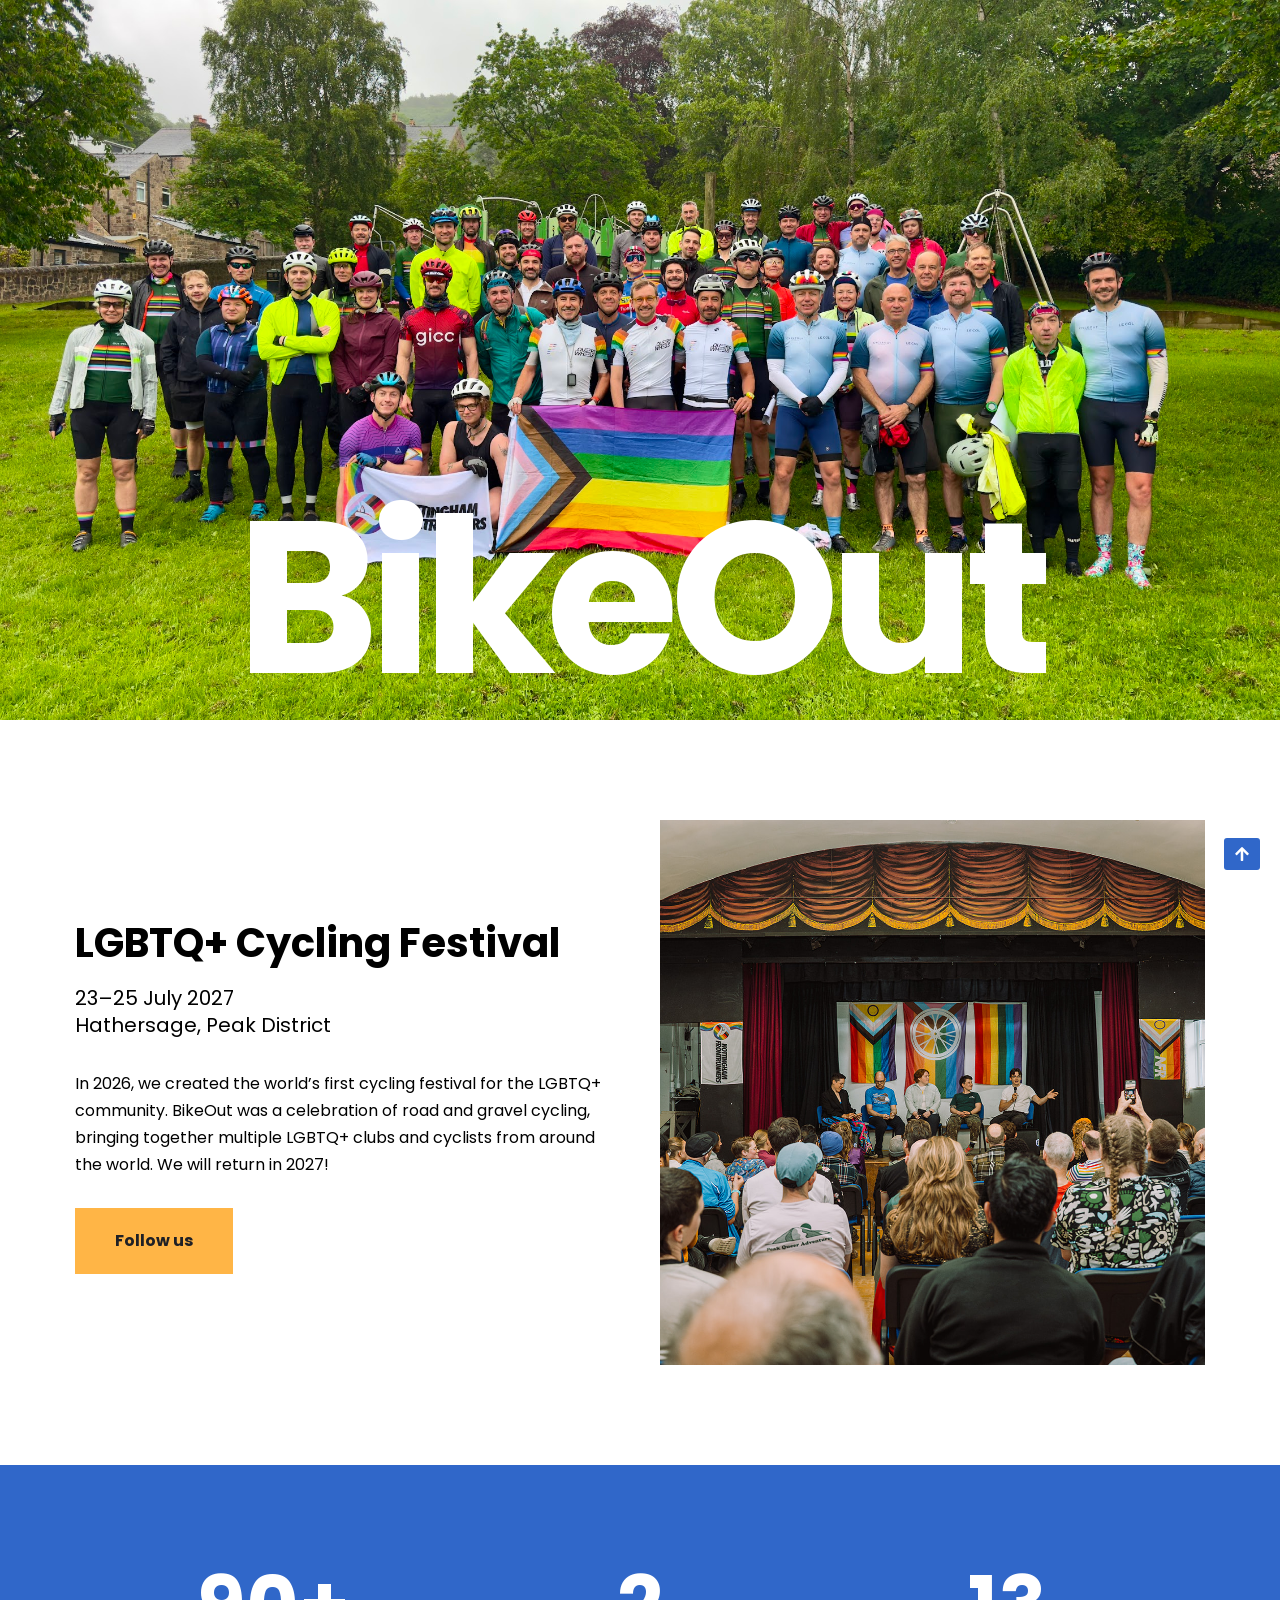
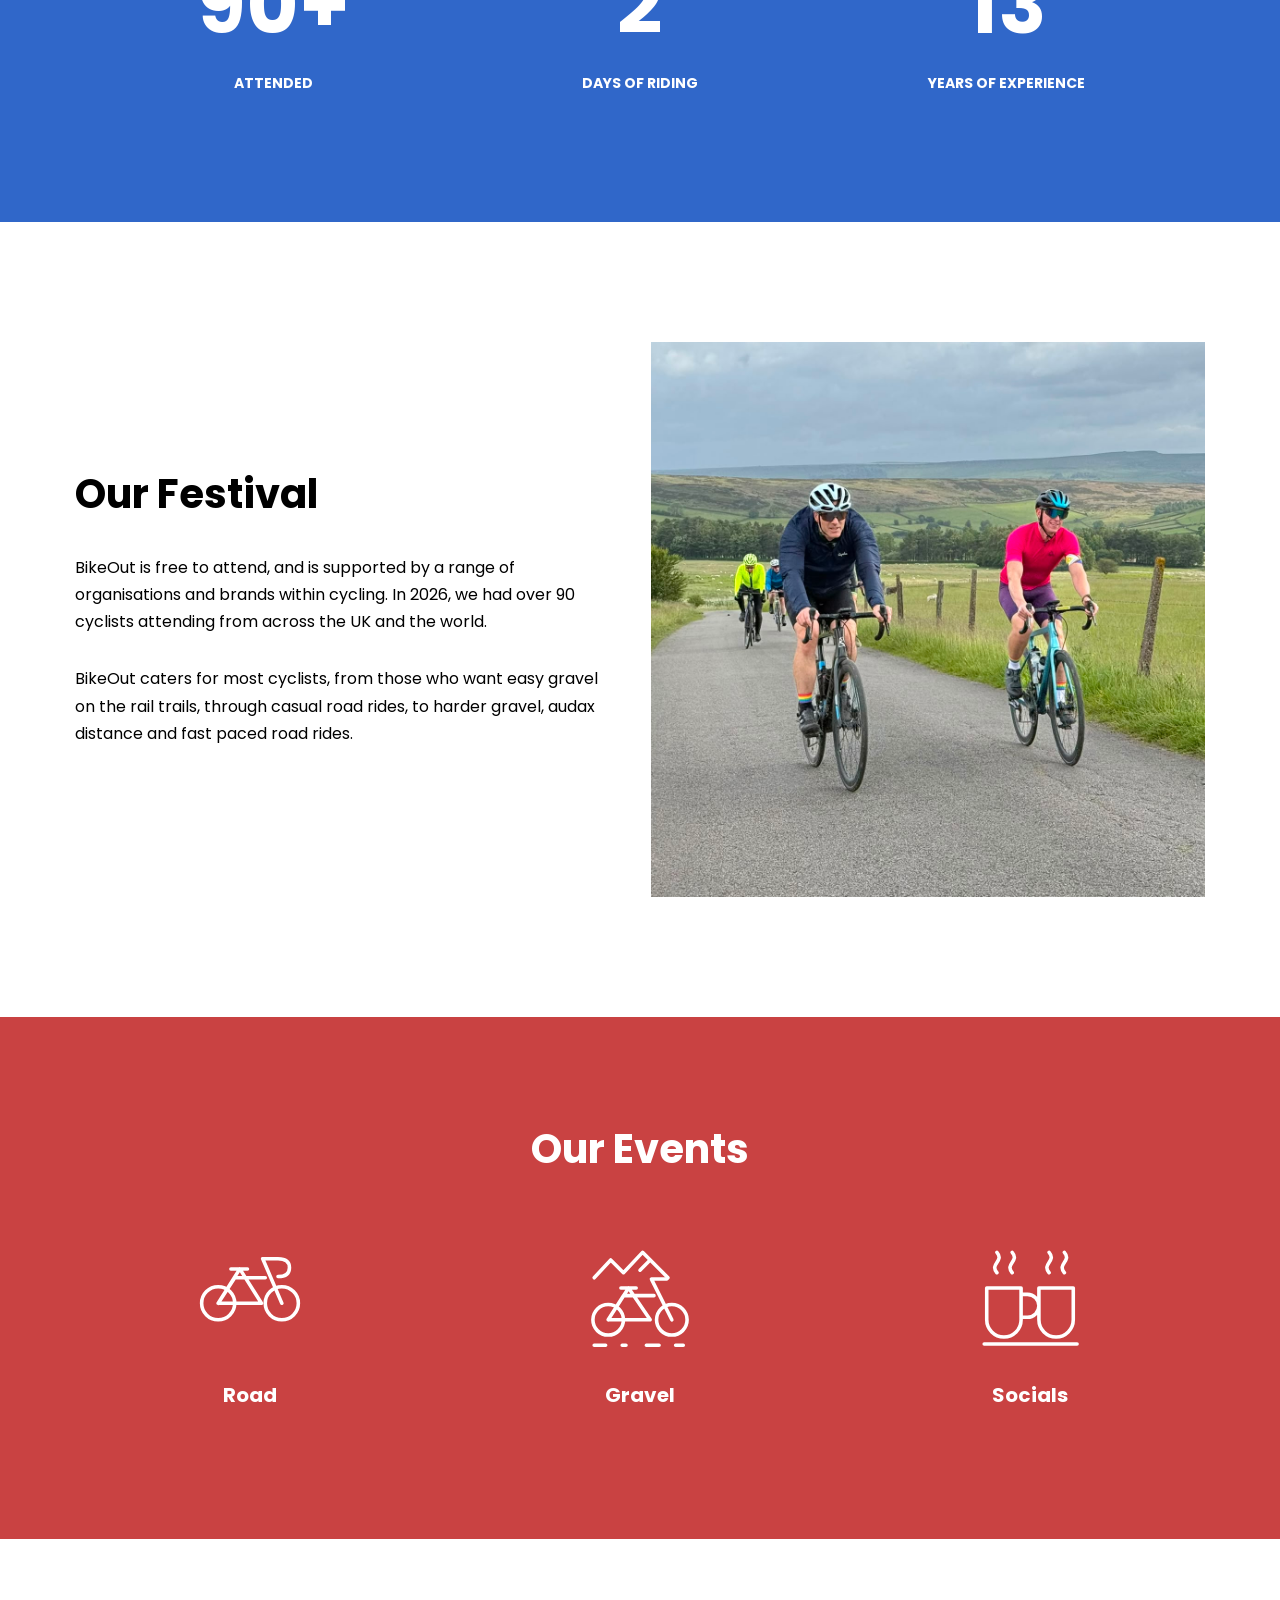
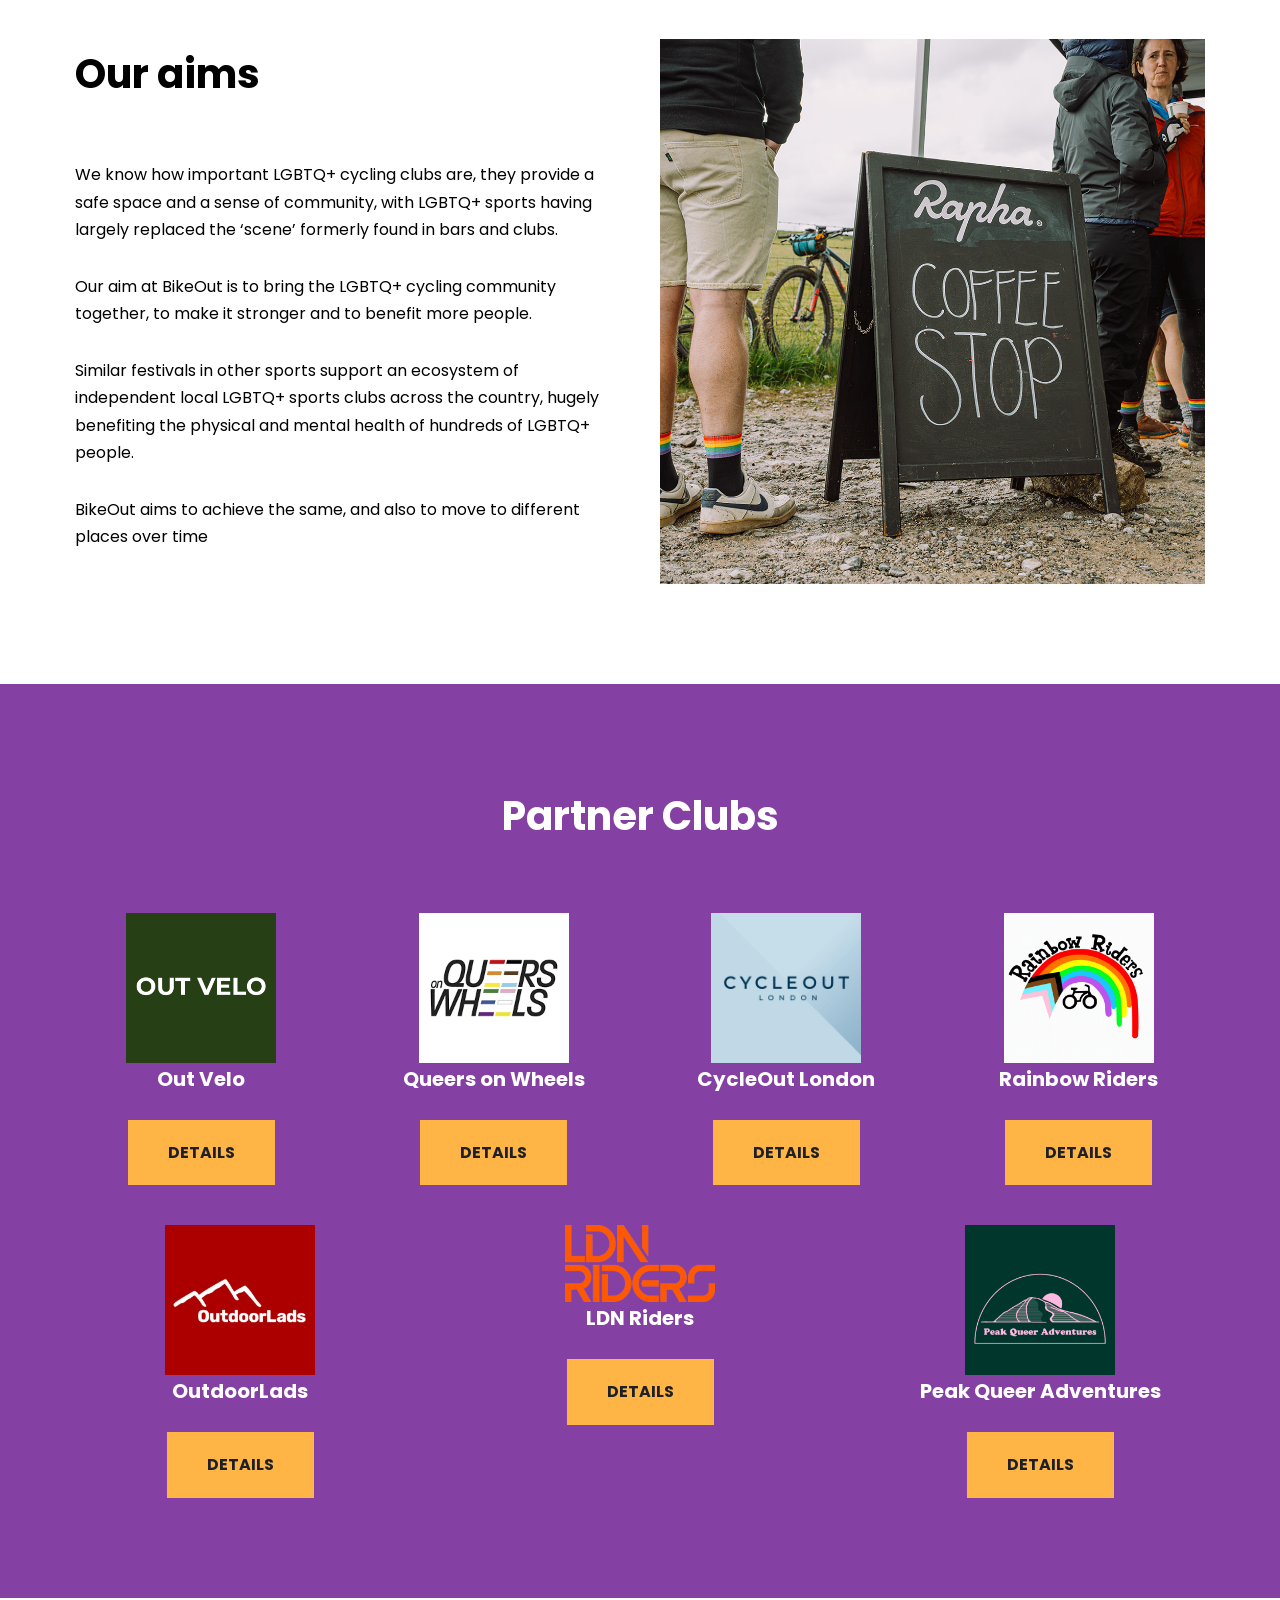
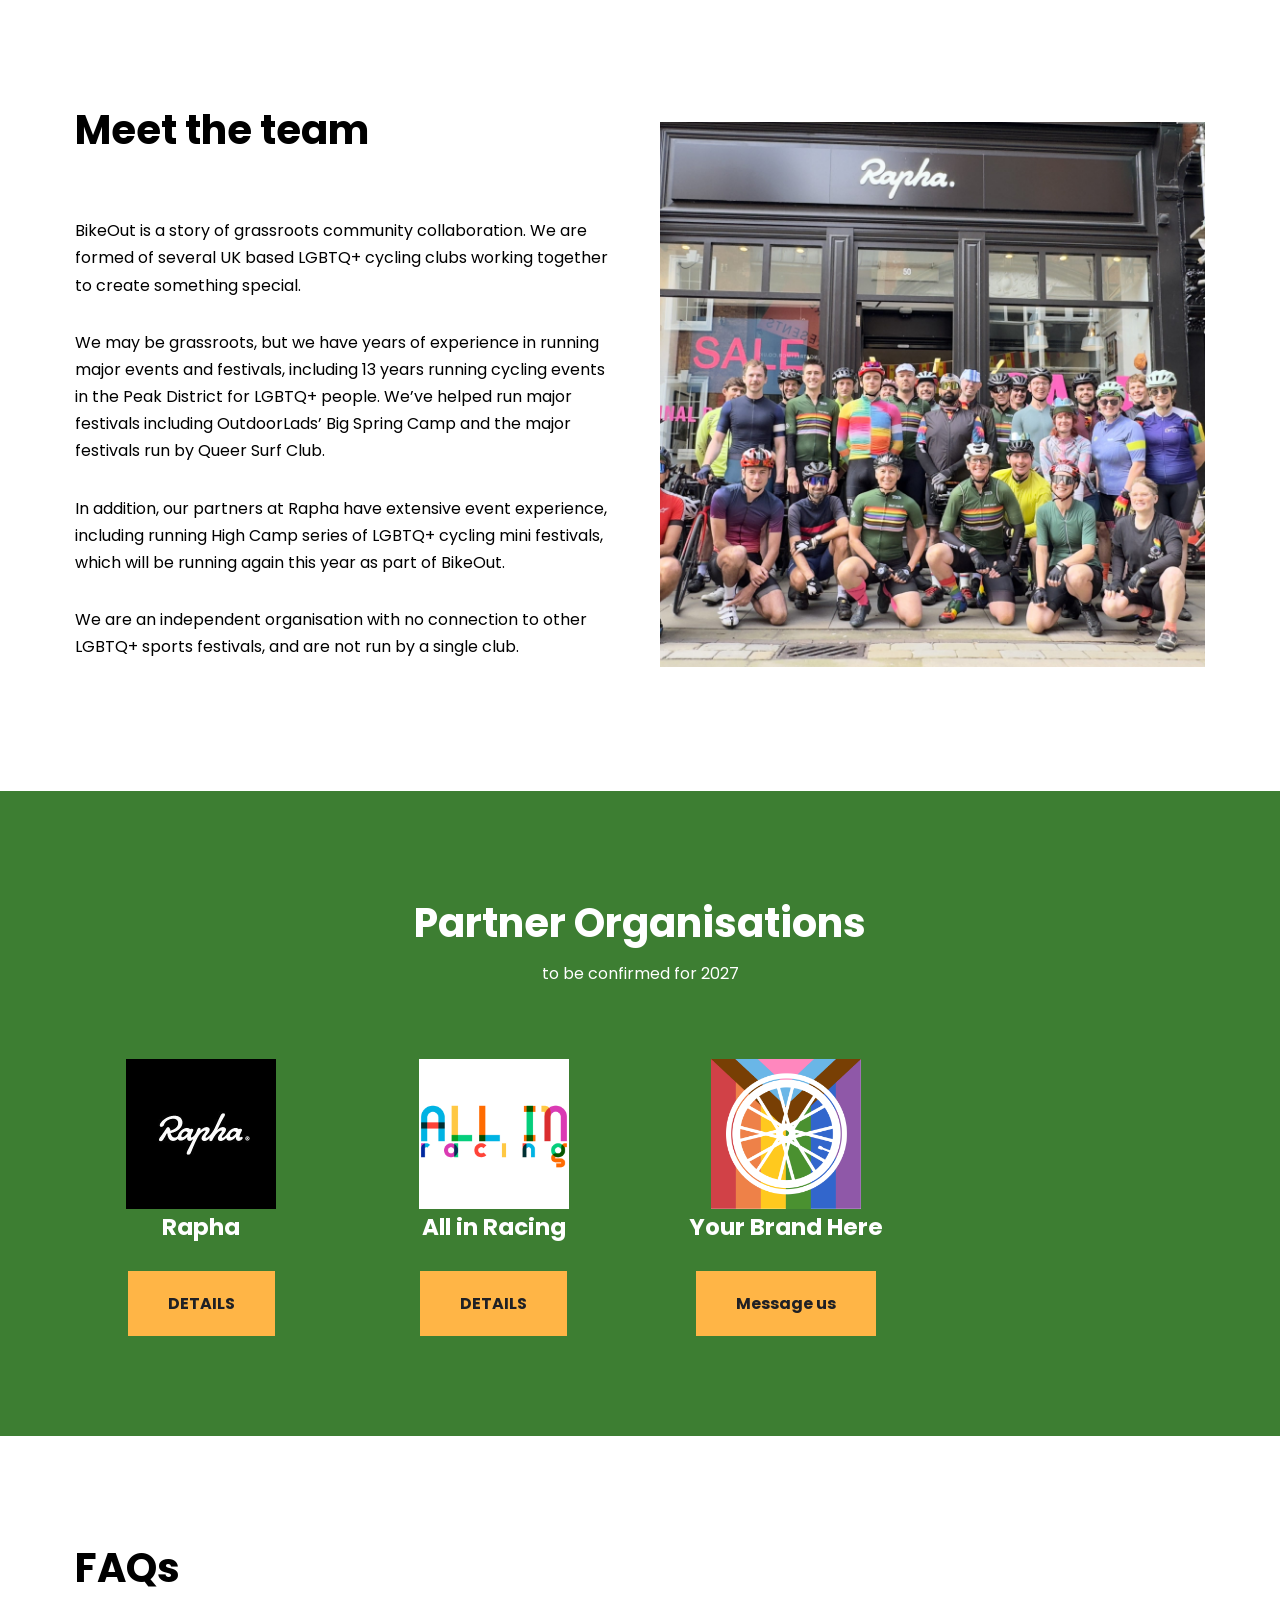
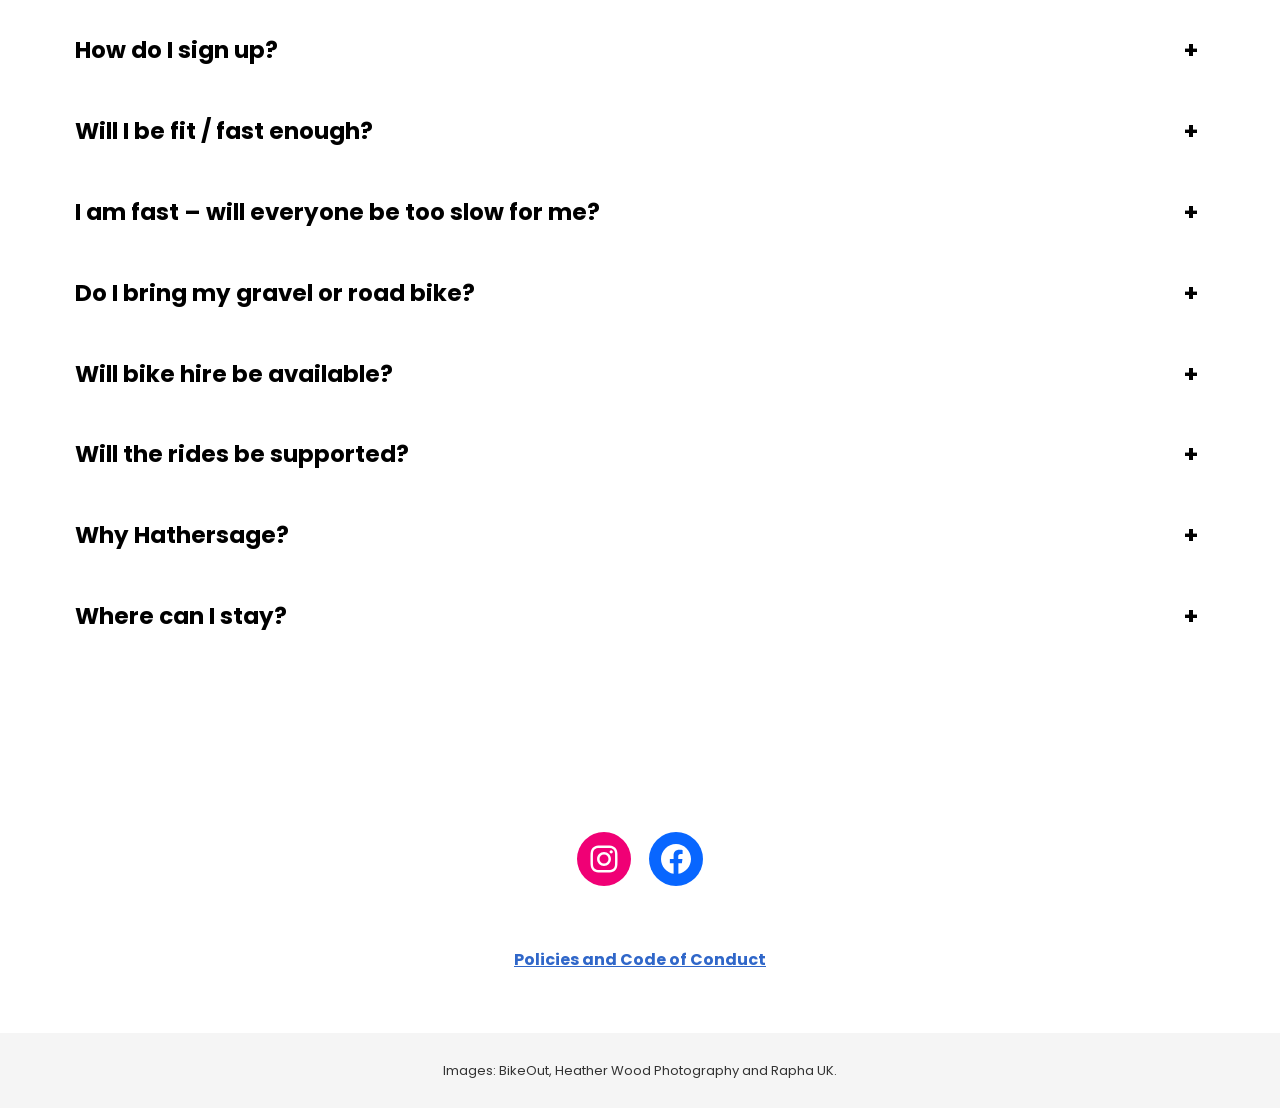
==== commit f17abf36: "Restore confirmation note for partner organisations only" ====
--- a/index.html
+++ b/index.html
@@ -62,7 +62,7 @@
  background:	var(--nv-primary-accent);
  border: none;
 } </style> <style id="core-block-supports-inline-css"> .wp-container-core-buttons-is-layout-fe48e5de{justify-content:center;}.wp-container-core-social-links-is-layout-63375db1{justify-content:flex-start;}
-/*# sourceURL=core-block-supports-inline-css */ </style><link rel="stylesheet" href="/assets/site.css"></head><body class="home wp-singular page-template page-template-page-templates page-template-template-pagebuilder-full-width page-template-page-templatestemplate-pagebuilder-full-width-php page page-id-129 wp-theme-neve  nv-blog-grid nv-sidebar-full-width menu_sidebar_slide_left nv-template" id="neve_body" data-nv-caret-keys="1"><div class="wrapper"><header class="header"> <a class="neve-skip-link show-on-focus" href="/#content"> Skip to content </a><div id="header-grid" class="hfg_header site-header"><div id="header-menu-sidebar" class="header-menu-sidebar tcb menu-sidebar-panel slide_left hfg-pe" data-row-id="sidebar"><div id="header-menu-sidebar-bg" class="header-menu-sidebar-bg"><div class="close-sidebar-panel navbar-toggle-wrapper"> <button type="button" class="hamburger is-active  navbar-toggle active" aria-expanded="false" onclick="if('undefined' !== typeof toggleAriaClick ) { toggleAriaClick() }"> <span class="bars"> <span class="icon-bar"></span> <span class="icon-bar"></span> <span class="icon-bar"></span> </span> <span class="screen-reader-text"> Navigation Menu </span> </button></div><div id="header-menu-sidebar-inner" class="header-menu-sidebar-inner tcb "><div class="builder-item has-nav"><div class="item--inner builder-item--primary-menu has_menu" data-section="header_menu_primary" data-item-id="primary-menu"><div class="nv-nav-wrap"><div role="navigation" class="nav-menu-primary style-border-bottom m-style" aria-label="Primary Menu (Mobile)"><ul id="nv-primary-navigation-mobile-sidebar" class="primary-menu-ul nav-ul menu-mobile"><li id="menu-item-130" class="menu-item menu-item-type-post_type menu-item-object-page menu-item-home current-menu-item page_item page-item-129 current_page_item menu-item-130 nv-active"><div class="wrap"><a href="/" aria-current="page">BikeOut</a></div></li></ul></div></div></div></div></div></div></div><div class="header-menu-sidebar-overlay hfg-ov hfg-pe" onclick="if('undefined' !== typeof toggleAriaClick ) { toggleAriaClick() }"></div></div></header><main id="content" class="neve-main" tabindex="-1"><section class="poster-header" aria-label="BikeOut festival"><div class="poster-photo"><img src="/assets/BikeOut-Gathering.jpg" alt="BikeOut cyclists gathered with Pride flags" width="2263" height="1273" fetchpriority="high"><h1>BikeOut</h1></div></section><section id="wp-block-themeisle-blocks-advanced-columns-e7931e5c" class="wp-block-themeisle-blocks-advanced-columns alignfull has-2-columns has-desktop-equal-layout has-tablet-equal-layout has-mobile-collapsedRows-layout has-vertical-center"><div class="wp-block-themeisle-blocks-advanced-columns-overlay"></div><div class="innerblocks-wrap"><div id="wp-block-themeisle-blocks-advanced-column-311d4b3f" class="wp-block-themeisle-blocks-advanced-column simplified-section-heading"> <h2 id="festival-introduction-title" class="wp-block-themeisle-blocks-advanced-heading wp-block-themeisle-blocks-advanced-heading-9544202b">LGBTQ+ Cycling Festival</h2><p class="intro-festival-date">23–25 July 2027<br>Hathersage, Peak District</p><p class="sg-ai-highlighted-block wp-block-paragraph">In 2026, we created the world’s first cycling festival for the LGBTQ+ community. BikeOut was a celebration of road and gravel cycling, bringing together multiple LGBTQ+ clubs and cyclists from around the world. We will return in 2027!</p><div class="wp-block-buttons is-content-justification-center is-layout-flex wp-container-core-buttons-is-layout-fe48e5de wp-block-buttons-is-layout-flex"><div class="wp-block-button is-style-secondary"><a class="wp-block-button__link wp-element-button" href="https://www.instagram.com/bikeoutfestival/">Follow us</a></div></div></div><div id="wp-block-themeisle-blocks-advanced-column-49224624" class="wp-block-themeisle-blocks-advanced-column"><figure class="wp-block-image size-full"><img decoding="async" src="/assets/bikeout-panel.jpg" alt="Panel discussion at BikeOut, with festival attendees and Pride flags" class="wp-image-386 ed section-photo-crop" style="" loading="eager" width="1600" height="1067"></figure></div></div></section><div id="wp-block-themeisle-blocks-advanced-columns-d41f19f8" class="wp-block-themeisle-blocks-advanced-columns alignfull has-3-columns has-desktop-equal-layout has-tablet-equal-layout has-mobile-collapsedRows-layout has-vertical-unset has-dark-bg o-anim-ready slideInUp"><div class="wp-block-themeisle-blocks-advanced-columns-overlay"></div><div class="innerblocks-wrap"><div id="wp-block-themeisle-blocks-advanced-column-5bde1536" class="wp-block-themeisle-blocks-advanced-column"><h1 id="wp-block-themeisle-blocks-advanced-heading-45cdafb3" class="wp-block-themeisle-blocks-advanced-heading wp-block-themeisle-blocks-advanced-heading-45cdafb3">90+</h1> <span id="wp-block-themeisle-blocks-advanced-heading-d0f3aa1a" class="wp-block-themeisle-blocks-advanced-heading wp-block-themeisle-blocks-advanced-heading-d0f3aa1a"><strong>ATTENDED</strong></span></div><div id="wp-block-themeisle-blocks-advanced-column-a932ac20" class="wp-block-themeisle-blocks-advanced-column"><h1 id="wp-block-themeisle-blocks-advanced-heading-250ef825" class="wp-block-themeisle-blocks-advanced-heading wp-block-themeisle-blocks-advanced-heading-250ef825">2</h1> <span id="wp-block-themeisle-blocks-advanced-heading-40725942" class="wp-block-themeisle-blocks-advanced-heading wp-block-themeisle-blocks-advanced-heading-40725942"><strong>DAYS OF RIDING</strong></span></div><div id="wp-block-themeisle-blocks-advanced-column-f5225388" class="wp-block-themeisle-blocks-advanced-column"><h1 id="wp-block-themeisle-blocks-advanced-heading-6b26d0f3" class="wp-block-themeisle-blocks-advanced-heading wp-block-themeisle-blocks-advanced-heading-6b26d0f3">13</h1> <span id="wp-block-themeisle-blocks-advanced-heading-e0fd27de" class="wp-block-themeisle-blocks-advanced-heading wp-block-themeisle-blocks-advanced-heading-e0fd27de"><strong>YEARS OF EXPERIENCE</strong></span></div></div></div><section id="wp-block-themeisle-blocks-advanced-columns-88d2ee48" class="wp-block-themeisle-blocks-advanced-columns alignfull has-2-columns has-desktop-equal-layout has-tablet-equal-layout has-mobile-collapsedRows-layout has-vertical-center"><div class="wp-block-themeisle-blocks-advanced-columns-overlay"></div><div class="innerblocks-wrap"><div id="wp-block-themeisle-blocks-advanced-column-246c5eb4" class="wp-block-themeisle-blocks-advanced-column simplified-section-heading"> <h2>Our Festival</h2><p class="wp-block-paragraph">BikeOut is free to attend, and is supported by a range of organisations and brands within cycling. In 2026, we had over 90 cyclists attending from across the UK and the world.</p><p class="wp-block-paragraph">BikeOut caters for most cyclists, from those who want easy gravel on the rail trails, through casual road rides, to harder gravel, audax distance and fast paced road rides.</p></div><div id="wp-block-themeisle-blocks-advanced-column-d8dc3166" class="wp-block-themeisle-blocks-advanced-column"><figure class="hathersage-photo"><img src="/assets/hathersage-cycling.jpg" alt="BikeOut cyclists riding through green countryside" width="1600" height="1200" loading="lazy" class=" section-photo-crop" style=""></figure></div></div></section><section id="wp-block-themeisle-blocks-advanced-columns-e4373a2b" class="wp-block-themeisle-blocks-advanced-columns alignfull has-1-columns has-desktop-equal-layout has-tablet-equal-layout has-mobile-equal-layout has-vertical-flex-start has-dark-bg o-anim-ready slideInUp"><div class="wp-block-themeisle-blocks-advanced-columns-overlay"></div><div class="innerblocks-wrap"><div id="wp-block-themeisle-blocks-advanced-column-0b9db5af" class="wp-block-themeisle-blocks-advanced-column"><section id="wp-block-themeisle-blocks-advanced-columns-62d68e08" class="wp-block-themeisle-blocks-advanced-columns has-1-columns has-desktop-equal-layout has-tablet-equal-layout has-mobile-equal-layout has-vertical-flex-start"><div class="wp-block-themeisle-blocks-advanced-columns-overlay"></div><div class="innerblocks-wrap"><div id="wp-block-themeisle-blocks-advanced-column-ba020b38" class="wp-block-themeisle-blocks-advanced-column"><h2 id="wp-block-themeisle-blocks-advanced-heading-6d6c2f48" class="wp-block-themeisle-blocks-advanced-heading wp-block-themeisle-blocks-advanced-heading-6d6c2f48">Our Events</h2></div></div></section><section id="wp-block-themeisle-blocks-advanced-columns-6fc7adce" class="wp-block-themeisle-blocks-advanced-columns has-3-columns has-desktop-equal-layout has-tablet-equal-layout has-mobile-equal-layout has-vertical-flex-start"><div class="wp-block-themeisle-blocks-advanced-columns-overlay"></div><div class="innerblocks-wrap"><div id="wp-block-themeisle-blocks-advanced-column-b5b3ad1c" class="wp-block-themeisle-blocks-advanced-column event-category"><svg xmlns="http://www.w3.org/2000/svg" viewbox="0 0 88 88" fill="none" stroke="currentColor" stroke-width="2.8" stroke-linecap="round" stroke-linejoin="round" class="event-icon" aria-hidden="true" focusable="false"><circle cx="19" cy="45" r="13"></circle><circle cx="69" cy="45" r="13"></circle><path d="m19 45 17-27 17 27H19l13-20h24m13 20L54 10h12q9 0 9 7t-9 7M29 18h13"></path></svg><p class="wp-block-paragraph">Road</p></div><div id="wp-block-themeisle-blocks-advanced-column-efb84bde" class="wp-block-themeisle-blocks-advanced-column event-category"><svg xmlns="http://www.w3.org/2000/svg" viewbox="0 0 88 88" fill="none" stroke="currentColor" stroke-width="2.8" stroke-linecap="round" stroke-linejoin="round" class="event-icon" aria-hidden="true" focusable="false"><path d="m8 25 13-14 10 10L46 5l20 20m-22-6 8-8"></path><circle cx="19" cy="58" r="12"></circle><circle cx="69" cy="58" r="12"></circle><path d="m19 58 16-25 17 25H19l12-19h24m14 19L53 26h12M29 33h12M8 78h9m13 0h3m16 0h10m13 0h6"></path></svg><p class="wp-block-paragraph">Gravel</p></div><div id="wp-block-themeisle-blocks-advanced-column-6be03cf4" class="wp-block-themeisle-blocks-advanced-column event-category"><svg xmlns="http://www.w3.org/2000/svg" viewbox="0 0 88 88" fill="none" stroke="currentColor" stroke-width="2.8" stroke-linecap="round" stroke-linejoin="round" class="event-icon" aria-hidden="true" focusable="false"><path d="M10 33h27v25a13.5 13.5 0 0 1-27 0V33Zm27 5h5a9 9 0 0 1 0 18h-5M51 33h27v25a13.5 13.5 0 0 1-27 0V33ZM8 77h73M18 21c-6-7 6-9 0-16m12 16c-6-7 6-9 0-16m29 16c-6-7 6-9 0-16m12 16c-6-7 6-9 0-16"></path></svg><p class="wp-block-paragraph">Socials</p></div></div></section></div></div></section><section id="wp-block-themeisle-blocks-advanced-columns-b681a8d9" class="wp-block-themeisle-blocks-advanced-columns alignfull has-2-columns has-desktop-equal-layout has-tablet-equal-layout has-mobile-collapsedRows-layout has-vertical-center"><div class="wp-block-themeisle-blocks-advanced-columns-overlay"></div><div class="innerblocks-wrap"><div id="wp-block-themeisle-blocks-advanced-column-4d98644c" class="wp-block-themeisle-blocks-advanced-column simplified-section-heading"> <h2 id="wp-block-themeisle-blocks-advanced-heading-6d0bfabf" class="wp-block-themeisle-blocks-advanced-heading wp-block-themeisle-blocks-advanced-heading-6d0bfabf">Our aims</h2><p class="wp-block-paragraph"><br>We know how important LGBTQ+ cycling clubs are, they provide a safe space and a sense of community, with LGBTQ+ sports having largely replaced the ‘scene’ formerly found in bars and clubs.</p><p class="wp-block-paragraph">Our aim at BikeOut is to bring the LGBTQ+ cycling community together, to make it stronger and to benefit more people.</p><p class="wp-block-paragraph">Similar festivals in other sports support an ecosystem of independent local LGBTQ+ sports clubs across the country, hugely benefiting the physical and mental health of hundreds of LGBTQ+ people.</p><p class="wp-block-paragraph">BikeOut aims to achieve the same, and also to move to different places over time</p></div><div id="wp-block-themeisle-blocks-advanced-column-d9d5e190" class="wp-block-themeisle-blocks-advanced-column"><figure class="wp-block-image size-full"><img decoding="async" src="/assets/rapha-coffee-stop.jpg" alt="Rapha coffee stop at BikeOut, with cyclists gathered around a café sign" class="wp-image-384 ls-is-cached ed section-photo-crop" loading="eager" width="1600" height="1067" style=""></figure></div></div></section><section id="wp-block-themeisle-blocks-advanced-columns-152ab99c" class="wp-block-themeisle-blocks-advanced-columns alignfull has-1-columns has-desktop-equal-layout has-tablet-equal-layout has-mobile-equal-layout has-vertical-flex-start has-dark-bg o-anim-ready slideInUp"><div class="wp-block-themeisle-blocks-advanced-columns-overlay"></div><div class="innerblocks-wrap"><div id="wp-block-themeisle-blocks-advanced-column-df191a86" class="wp-block-themeisle-blocks-advanced-column"><section id="wp-block-themeisle-blocks-advanced-columns-2d0e4103" class="wp-block-themeisle-blocks-advanced-columns has-1-columns has-desktop-equal-layout has-tablet-equal-layout has-mobile-equal-layout has-vertical-flex-start"><div class="wp-block-themeisle-blocks-advanced-columns-overlay"></div><div class="innerblocks-wrap"><div id="wp-block-themeisle-blocks-advanced-column-6db8ce09" class="wp-block-themeisle-blocks-advanced-column"><h2 id="wp-block-themeisle-blocks-advanced-heading-6fa09ec1" class="wp-block-themeisle-blocks-advanced-heading wp-block-themeisle-blocks-advanced-heading-6fa09ec1">Partner Clubs</h2></div></div></section><section id="wp-block-themeisle-blocks-advanced-columns-3c939e4d" class="wp-block-themeisle-blocks-advanced-columns has-4-columns has-desktop-equal-layout has-tablet-equal-layout has-mobile-collapsedRows-layout has-vertical-flex-start"><div class="wp-block-themeisle-blocks-advanced-columns-overlay"></div><div class="innerblocks-wrap"><div id="wp-block-themeisle-blocks-advanced-column-9bb249cb" class="wp-block-themeisle-blocks-advanced-column"><div class="wp-block-image"><figure class="aligncenter size-full is-resized"><img decoding="async" src="/assets/Out-Velo-Square-Plain.png" alt="" class="wp-image-320 ls-is-cached ed" style="width:150px;height:auto" loading="eager"></figure></div><h2 id="wp-block-themeisle-blocks-advanced-heading-8fcb3ec3" class="wp-block-themeisle-blocks-advanced-heading wp-block-themeisle-blocks-advanced-heading-8fcb3ec3">Out Velo</h2><div class="wp-block-buttons is-content-justification-center is-layout-flex wp-container-core-buttons-is-layout-fe48e5de wp-block-buttons-is-layout-flex"><div class="wp-block-button is-style-secondary"><a class="wp-block-button__link wp-element-button" href="https://outvelo.cc/">DETAILS</a></div></div></div><div id="wp-block-themeisle-blocks-advanced-column-99d2aee5" class="wp-block-themeisle-blocks-advanced-column"><div class="wp-block-image"><figure class="aligncenter size-full is-resized"><img decoding="async" src="/assets/QOW.png" alt="" class="wp-image-321 ls-is-cached ed" style="width:150px;height:auto" loading="eager"></figure></div><h2 id="wp-block-themeisle-blocks-advanced-heading-901b5c89" class="wp-block-themeisle-blocks-advanced-heading wp-block-themeisle-blocks-advanced-heading-901b5c89">Queers on Wheels</h2><div class="wp-block-buttons is-content-justification-center is-layout-flex wp-container-core-buttons-is-layout-fe48e5de wp-block-buttons-is-layout-flex"><div class="wp-block-button is-style-secondary"><a class="wp-block-button__link wp-element-button" href="https://www.instagram.com/queersonwheels_/?hl=en">DETAILS</a></div></div></div><div id="wp-block-themeisle-blocks-advanced-column-912f83d3" class="wp-block-themeisle-blocks-advanced-column"><div class="wp-block-image"><figure class="aligncenter size-full is-resized"><img decoding="async" src="/assets/Cycle-out.jpg" alt="" class="wp-image-322 ls-is-cached ed" style="width:150px;height:auto" loading="eager"></figure></div><h2 id="wp-block-themeisle-blocks-advanced-heading-b51791a5" class="wp-block-themeisle-blocks-advanced-heading wp-block-themeisle-blocks-advanced-heading-b51791a5">CycleOut London</h2><div class="wp-block-buttons is-content-justification-center is-layout-flex wp-container-core-buttons-is-layout-fe48e5de wp-block-buttons-is-layout-flex"><div class="wp-block-button is-style-secondary"><a class="wp-block-button__link wp-element-button" href="https://www.cycleoutlondon.org.uk/">DETAILS</a></div></div></div><div id="wp-block-themeisle-blocks-advanced-column-63b5d2db" class="wp-block-themeisle-blocks-advanced-column"><div class="wp-block-image sg-ai-highlighted-block"><figure class="aligncenter size-full is-resized"><img decoding="async" src="/assets/a0a40ff7-7099-42d9-8319-295e8e7619d4_0.png" alt="" class="wp-image-327 ls-is-cached ed" style="width:150px;height:auto" loading="eager"></figure></div><h2 id="wp-block-themeisle-blocks-advanced-heading-a9db49c0" class="wp-block-themeisle-blocks-advanced-heading wp-block-themeisle-blocks-advanced-heading-a9db49c0">Rainbow Riders</h2><div class="wp-block-buttons is-content-justification-center is-layout-flex wp-container-core-buttons-is-layout-fe48e5de wp-block-buttons-is-layout-flex"><div class="wp-block-button is-style-secondary"><a class="wp-block-button__link wp-element-button" href="https://rainbowriders.co.uk/">DETAILS</a></div></div></div></div></section><section id="wp-block-themeisle-blocks-advanced-columns-23f50b3d" class="wp-block-themeisle-blocks-advanced-columns has-4-columns has-desktop-equal-layout has-tablet-equal-layout has-mobile-collapsedRows-layout has-vertical-flex-start"><div class="wp-block-themeisle-blocks-advanced-columns-overlay"></div><div class="innerblocks-wrap club-partners-three"><div id="wp-block-themeisle-blocks-advanced-column-b6030ba8" class="wp-block-themeisle-blocks-advanced-column"><div class="wp-block-image sg-ai-highlighted-block"><figure class="aligncenter size-full is-resized"><img decoding="async" src="/assets/Outdoor-Lads-Logo-e1769189182310.jpg" alt="" class="wp-image-486 ls-is-cached ed" style="aspect-ratio:1;object-fit:cover;width:150px;height:auto" loading="eager"></figure></div><h2 id="wp-block-themeisle-blocks-advanced-heading-23d09c42" class="wp-block-themeisle-blocks-advanced-heading wp-block-themeisle-blocks-advanced-heading-23d09c42">OutdoorLads</h2><div class="wp-block-buttons is-content-justification-center is-layout-flex wp-container-core-buttons-is-layout-fe48e5de wp-block-buttons-is-layout-flex"><div class="wp-block-button is-style-secondary"><a class="wp-block-button__link wp-element-button" href="http://www.outdoorlads.com/">DETAILS</a></div></div></div><div id="wp-block-themeisle-blocks-advanced-column-ca312ac5" class="wp-block-themeisle-blocks-advanced-column"><div class="wp-block-image sg-ai-highlighted-block"><figure class="aligncenter size-full is-resized"><img decoding="async" src="/assets/ldn-riders.png" alt="LDN Riders logo" class="wp-image-462 ls-is-cached ed" style="width:150px;height:auto" loading="eager"></figure></div><h2 id="wp-block-themeisle-blocks-advanced-heading-8c337129" class="wp-block-themeisle-blocks-advanced-heading wp-block-themeisle-blocks-advanced-heading-8c337129">LDN Riders</h2><div class="wp-block-buttons is-content-justification-center is-layout-flex wp-container-core-buttons-is-layout-fe48e5de wp-block-buttons-is-layout-flex"><div class="wp-block-button is-style-secondary"><a class="wp-block-button__link wp-element-button" href="https://www.ldnriders.com/">DETAILS</a></div></div></div><div id="wp-block-themeisle-blocks-advanced-column-b7a2b543" class="wp-block-themeisle-blocks-advanced-column"><div class="wp-block-image sg-ai-highlighted-block"><figure class="aligncenter size-full is-resized"><img decoding="async" src="/assets/1000046569-1.png" alt="" class="wp-image-507 ls-is-cached ed" style="width:150px;height:auto" loading="eager"></figure></div><h2 id="wp-block-themeisle-blocks-advanced-heading-9eca05fd" class="wp-block-themeisle-blocks-advanced-heading wp-block-themeisle-blocks-advanced-heading-9eca05fd">Peak Queer Adventures</h2><div class="wp-block-buttons is-content-justification-center is-layout-flex wp-container-core-buttons-is-layout-fe48e5de wp-block-buttons-is-layout-flex"><div class="wp-block-button is-style-secondary"><a class="wp-block-button__link wp-element-button" href="https://www.instagram.com/peakqueeradventures?igsh=NndzMmVlMmZvdGE1">DETAILS</a></div></div></div></div></section></div></div></section><section id="wp-block-themeisle-blocks-advanced-columns-0cf7bdae" class="wp-block-themeisle-blocks-advanced-columns alignfull has-2-columns has-desktop-equal-layout has-tablet-equal-layout has-mobile-collapsedRows-layout has-vertical-center"><div class="wp-block-themeisle-blocks-advanced-columns-overlay"></div><div class="innerblocks-wrap"><div id="wp-block-themeisle-blocks-advanced-column-ac6d07b6" class="wp-block-themeisle-blocks-advanced-column simplified-section-heading"> <h2 id="wp-block-themeisle-blocks-advanced-heading-bf12b2e0" class="wp-block-themeisle-blocks-advanced-heading wp-block-themeisle-blocks-advanced-heading-bf12b2e0">Meet the team</h2><p class="wp-block-paragraph"><br>BikeOut is a story of grassroots community collaboration. We are formed of several UK based LGBTQ+ cycling clubs working together to create something special.</p><p class="sg-ai-highlighted-block wp-block-paragraph">We may be grassroots, but we have years of experience in running major events and festivals, including 13 years running cycling events in the Peak District for LGBTQ+ people. We’ve helped run major festivals including OutdoorLads’ Big Spring Camp and the major festivals run by Queer Surf Club.</p><p class="wp-block-paragraph">In addition, our partners at Rapha have extensive event experience, including running High Camp series of LGBTQ+ cycling mini festivals, which will be running again this year as part of BikeOut.</p><p class="wp-block-paragraph">We are an independent organisation with no connection to other LGBTQ+ sports festivals, and are not run by a single club.</p></div><div id="wp-block-themeisle-blocks-advanced-column-953b7613" class="wp-block-themeisle-blocks-advanced-column"><figure class="wp-block-image size-full"><img decoding="async" src="/assets/IMG_2913-edited.jpeg" alt="" class="wp-image-417 ed section-photo-crop" loading="eager" style=""></figure></div></div></section><section id="wp-block-themeisle-blocks-advanced-columns-d9d62ad3" class="wp-block-themeisle-blocks-advanced-columns alignfull has-1-columns has-desktop-equal-layout has-tablet-equal-layout has-mobile-equal-layout has-vertical-flex-start has-dark-bg o-anim-ready slideInUp"><div class="wp-block-themeisle-blocks-advanced-columns-overlay"></div><div class="innerblocks-wrap"><div id="wp-block-themeisle-blocks-advanced-column-cfc5959a" class="wp-block-themeisle-blocks-advanced-column"><section id="wp-block-themeisle-blocks-advanced-columns-7b87c1fa" class="wp-block-themeisle-blocks-advanced-columns has-1-columns has-desktop-equal-layout has-tablet-equal-layout has-mobile-equal-layout has-vertical-flex-start"><div class="wp-block-themeisle-blocks-advanced-columns-overlay"></div><div class="innerblocks-wrap"><div id="wp-block-themeisle-blocks-advanced-column-dd46a50b" class="wp-block-themeisle-blocks-advanced-column"> <h2 id="wp-block-themeisle-blocks-advanced-heading-269c8eb6" class="wp-block-themeisle-blocks-advanced-heading wp-block-themeisle-blocks-advanced-heading-269c8eb6">Partner Organisations</h2></div></div></section><section id="wp-block-themeisle-blocks-advanced-columns-01aa27b4" class="wp-block-themeisle-blocks-advanced-columns has-3-columns has-desktop-equal-layout has-tablet-equal-layout has-mobile-collapsedRows-layout has-vertical-flex-start"><div class="wp-block-themeisle-blocks-advanced-columns-overlay"></div><div class="innerblocks-wrap"><div id="wp-block-themeisle-blocks-advanced-column-f2cf3c12" class="wp-block-themeisle-blocks-advanced-column"><div class="wp-block-image"><figure class="aligncenter size-full is-resized"><img decoding="async" src="/assets/cd3490c625f17ba0b3646b94c2a78c8d.jpg" alt="" class="wp-image-339 ed" style="width:150px;height:auto" loading="eager"></figure></div><h2 id="wp-block-themeisle-blocks-advanced-heading-0acf90b2" class="wp-block-themeisle-blocks-advanced-heading wp-block-themeisle-blocks-advanced-heading-0acf90b2">Rapha</h2><div class="wp-block-buttons is-content-justification-center is-layout-flex wp-container-core-buttons-is-layout-fe48e5de wp-block-buttons-is-layout-flex"><div class="wp-block-button is-style-secondary"><a class="wp-block-button__link wp-element-button" href="http://rapha.cc/">DETAILS</a></div></div></div><div id="wp-block-themeisle-blocks-advanced-column-3586ec52" class="wp-block-themeisle-blocks-advanced-column"><div class="wp-block-image"><figure class="aligncenter size-full is-resized"><img decoding="async" src="/assets/049c4b_59a5e592765c45918a51c168706fbf4emv2.png" alt="" class="wp-image-340 ed" style="width:150px;height:auto" loading="eager"></figure></div><h2 id="wp-block-themeisle-blocks-advanced-heading-c6ba6ddd" class="wp-block-themeisle-blocks-advanced-heading wp-block-themeisle-blocks-advanced-heading-c6ba6ddd">All in Racing</h2><div class="wp-block-buttons is-content-justification-center is-layout-flex wp-container-core-buttons-is-layout-fe48e5de wp-block-buttons-is-layout-flex"><div class="wp-block-button is-style-secondary"><a class="wp-block-button__link wp-element-button" href="https://www.allinracing.org/">DETAILS</a></div></div></div><div id="wp-block-themeisle-blocks-advanced-column-a618a016" class="wp-block-themeisle-blocks-advanced-column"><div class="wp-block-image"><figure class="aligncenter size-full is-resized"><img decoding="async" src="/assets/LGBTCN-Logo-2-1.png" alt="" class="wp-image-452 ed" style="width:150px;height:auto" loading="eager"></figure></div><h2 id="wp-block-themeisle-blocks-advanced-heading-7c6564dc" class="wp-block-themeisle-blocks-advanced-heading wp-block-themeisle-blocks-advanced-heading-7c6564dc">Your Brand Here</h2><div class="wp-block-buttons is-content-justification-center is-layout-flex wp-container-core-buttons-is-layout-fe48e5de wp-block-buttons-is-layout-flex"><div class="wp-block-button is-style-secondary"><a class="wp-block-button__link wp-element-button" href="https://www.instagram.com/bikeoutfestival/">Message us</a></div></div></div></div></section></div></div></section><section id="wp-block-themeisle-blocks-advanced-columns-f65f7730" class="wp-block-themeisle-blocks-advanced-columns alignfull has-1-columns has-desktop-equal-layout has-tablet-equal-layout has-mobile-collapsedRows-layout has-vertical-center"><div class="wp-block-themeisle-blocks-advanced-columns-overlay"></div><div class="innerblocks-wrap"><div id="wp-block-themeisle-blocks-advanced-column-a8ea5d79" class="wp-block-themeisle-blocks-advanced-column"><h2 id="wp-block-themeisle-blocks-advanced-heading-714a1052" class="wp-block-themeisle-blocks-advanced-heading wp-block-themeisle-blocks-advanced-heading-714a1052">FAQs</h2><div role="group" class="wp-block-accordion is-layout-flow wp-block-accordion-is-layout-flow"><div class="wp-block-accordion-item is-layout-flow wp-block-accordion-item-is-layout-flow"><h3 class="wp-block-accordion-heading has-icon has-icon-right"><button aria-expanded="false" aria-controls="sign-up-panel" id="sign-up" type="button" class="wp-block-accordion-heading__toggle"><span class="wp-block-accordion-heading__toggle-title">How do I sign up?</span><span class="wp-block-accordion-heading__toggle-icon" aria-hidden="true">+</span></button></h3><div aria-labelledby="sign-up" id="sign-up-panel" role="region" class="wp-block-accordion-panel is-layout-flow wp-block-accordion-panel-is-layout-flow" hidden="hidden"><p class="wp-block-paragraph">Our app will launch for sign ups in the spring. Please check back then, and <a href="https://www.instagram.com/bikeoutfestival/">follow us on Instagram</a> for updates.</p></div></div><div class="wp-block-accordion-item is-layout-flow wp-block-accordion-item-is-layout-flow"><h3 class="wp-block-accordion-heading has-icon has-icon-right"><button aria-expanded="false" aria-controls="accordion-item-1-panel" id="accordion-item-1" type="button" class="wp-block-accordion-heading__toggle"><span class="wp-block-accordion-heading__toggle-title">Will I be fit / fast enough?</span><span class="wp-block-accordion-heading__toggle-icon" aria-hidden="true">+</span></button></h3><div aria-labelledby="accordion-item-1" id="accordion-item-1-panel" role="region" class="wp-block-accordion-panel is-layout-flow wp-block-accordion-panel-is-layout-flow" hidden="hidden"><p class="wp-block-paragraph">We aim to cater for all. Many of the gravel rides will be shorter and at an easier pace, although still adventurous and hilly – suitable for those used to riding 40km on a gravel/road mix with hills.</p><p class="wp-block-paragraph">On road, if you’re used to riding 80km with hills, you will be fine for the longer road routes. We will split each ride into smaller groups so that everyone is comfortable with the pace. For the road rides, we expect the biggest groups of riders to complete the hilly routes at about 22kph average but this will vary widely, with some bunches at 19 and some at 25+.</p></div></div><div class="wp-block-accordion-item is-layout-flow wp-block-accordion-item-is-layout-flow"><h3 class="wp-block-accordion-heading has-icon has-icon-right"><button aria-expanded="false" aria-controls="accordion-item-2-panel" id="accordion-item-2" type="button" class="wp-block-accordion-heading__toggle"><span class="wp-block-accordion-heading__toggle-title">I am fast – will everyone be too slow for me?</span><span class="wp-block-accordion-heading__toggle-icon" aria-hidden="true">+</span></button></h3><div aria-labelledby="accordion-item-2" id="accordion-item-2-panel" role="region" class="wp-block-accordion-panel is-layout-flow wp-block-accordion-panel-is-layout-flow" hidden="hidden"><p class="wp-block-paragraph">This is unlikely. There are a couple of local event organisers who can ride above the pace any UK LGBTQ+ club runs regular rides – 30kph+ on a flat ride – and blast up their local hills. So you’ll have company! Good luck chasing!</p></div></div><div class="wp-block-accordion-item is-layout-flow wp-block-accordion-item-is-layout-flow"><h3 class="wp-block-accordion-heading has-icon has-icon-right"><button aria-expanded="false" aria-controls="accordion-item-3-panel" id="accordion-item-3" type="button" class="wp-block-accordion-heading__toggle"><span class="wp-block-accordion-heading__toggle-title">Do I bring my gravel or road bike?</span><span class="wp-block-accordion-heading__toggle-icon" aria-hidden="true">+</span></button></h3><div aria-labelledby="accordion-item-3" id="accordion-item-3-panel" role="region" class="wp-block-accordion-panel is-layout-flow wp-block-accordion-panel-is-layout-flow" hidden="hidden"><p class="wp-block-paragraph">If you have to choose, choose gravel – if you do one of the easier pace road rides on the gravel bike, you’ll be fine, the terrain is very hilly, and we’ll not be going crazy on pace. Gravel bikes will not be suitable for the faster road rides, however.</p></div></div><div class="wp-block-accordion-item is-layout-flow wp-block-accordion-item-is-layout-flow"><h3 class="wp-block-accordion-heading has-icon has-icon-right"><button aria-expanded="false" aria-controls="accordion-item-4-panel" id="accordion-item-4" type="button" class="wp-block-accordion-heading__toggle"><span class="wp-block-accordion-heading__toggle-title">Will bike hire be available? </span><span class="wp-block-accordion-heading__toggle-icon" aria-hidden="true">+</span></button></h3><div aria-labelledby="accordion-item-4" id="accordion-item-4-panel" role="region" class="wp-block-accordion-panel is-layout-flow wp-block-accordion-panel-is-layout-flow" hidden="hidden"><p class="wp-block-paragraph">Yes, you can hire good quality bikes from Alpkit in Hathersage. Please contact them directly. We also hope to have demo bikes available from Canyon but this is TBC.</p></div></div><div class="wp-block-accordion-item is-layout-flow wp-block-accordion-item-is-layout-flow"><h3 class="wp-block-accordion-heading has-icon has-icon-right"><button aria-expanded="false" aria-controls="accordion-item-5-panel" id="accordion-item-5" type="button" class="wp-block-accordion-heading__toggle"><span class="wp-block-accordion-heading__toggle-title">Will the rides be supported? </span><span class="wp-block-accordion-heading__toggle-icon" aria-hidden="true">+</span></button></h3><div aria-labelledby="accordion-item-5" id="accordion-item-5-panel" role="region" class="wp-block-accordion-panel is-layout-flow wp-block-accordion-panel-is-layout-flow" hidden="hidden"><p class="wp-block-paragraph">Rides will have an allocated Ride Captain but they are all unsupported and self led in terms of navigation. The event organisers cannot assist you in the event of medial or mechanical emergency.</p></div></div><div class="wp-block-accordion-item is-layout-flow wp-block-accordion-item-is-layout-flow"><h3 class="wp-block-accordion-heading has-icon has-icon-right"><button aria-expanded="false" aria-controls="why-hathersage-panel" id="why-hathersage" type="button" class="wp-block-accordion-heading__toggle"><span class="wp-block-accordion-heading__toggle-title">Why Hathersage?</span><span class="wp-block-accordion-heading__toggle-icon" aria-hidden="true">+</span></button></h3><div aria-labelledby="why-hathersage" id="why-hathersage-panel" role="region" class="wp-block-accordion-panel is-layout-flow wp-block-accordion-panel-is-layout-flow" hidden="hidden"><p class="wp-block-paragraph">Our base, Hathersage, offers unparalleled opportunities for road and gravel cycling in the UK, making it a premier destination for riders of all levels.</p></div></div><div class="wp-block-accordion-item is-layout-flow wp-block-accordion-item-is-layout-flow"><h3 class="wp-block-accordion-heading has-icon has-icon-right"><button aria-expanded="false" aria-controls="accommodation-panel" id="accommodation" type="button" class="wp-block-accordion-heading__toggle"><span class="wp-block-accordion-heading__toggle-title">Where can I stay?</span><span class="wp-block-accordion-heading__toggle-icon" aria-hidden="true">+</span></button></h3><div aria-labelledby="accommodation" id="accommodation-panel" role="region" class="wp-block-accordion-panel is-layout-flow wp-block-accordion-panel-is-layout-flow" hidden="hidden"><p class="wp-block-paragraph">We are not providing accommodation as part of BikeOut, but the area has a range of accommodation options for all budgets, from camping to high-end hotels.</p></div></div></div></div></div></section><div id="wp-block-themeisle-blocks-advanced-columns-f326b099" class="wp-block-themeisle-blocks-advanced-columns alignfull has-1-columns has-desktop-equal-layout has-tablet-equal-layout has-mobile-equal-layout has-vertical-unset"><div class="wp-block-themeisle-blocks-advanced-columns-overlay"></div><div class="innerblocks-wrap"><div id="wp-block-themeisle-blocks-advanced-column-2fb5b4c8" class="wp-block-themeisle-blocks-advanced-column simplified-section-heading"> <ul class="wp-block-social-links aligncenter has-large-icon-size is-content-justification-left is-layout-flex wp-container-core-social-links-is-layout-63375db1 wp-block-social-links-is-layout-flex"><li class="wp-social-link wp-social-link-instagram wp-block-social-link"><a href="https://www.instagram.com/bikeoutfestival/" class="wp-block-social-link-anchor"><svg width="24" height="24" viewbox="0 0 24 24" version="1.1" xmlns="http://www.w3.org/2000/svg" aria-hidden="true" focusable="false"><path d="M12,4.622c2.403,0,2.688,0.009,3.637,0.052c0.877,0.04,1.354,0.187,1.671,0.31c0.42,0.163,0.72,0.358,1.035,0.673 c0.315,0.315,0.51,0.615,0.673,1.035c0.123,0.317,0.27,0.794,0.31,1.671c0.043,0.949,0.052,1.234,0.052,3.637 s-0.009,2.688-0.052,3.637c-0.04,0.877-0.187,1.354-0.31,1.671c-0.163,0.42-0.358,0.72-0.673,1.035 c-0.315,0.315-0.615,0.51-1.035,0.673c-0.317,0.123-0.794,0.27-1.671,0.31c-0.949,0.043-1.233,0.052-3.637,0.052 s-2.688-0.009-3.637-0.052c-0.877-0.04-1.354-0.187-1.671-0.31c-0.42-0.163-0.72-0.358-1.035-0.673 c-0.315-0.315-0.51-0.615-0.673-1.035c-0.123-0.317-0.27-0.794-0.31-1.671C4.631,14.688,4.622,14.403,4.622,12 s0.009-2.688,0.052-3.637c0.04-0.877,0.187-1.354,0.31-1.671c0.163-0.42,0.358-0.72,0.673-1.035 c0.315-0.315,0.615-0.51,1.035-0.673c0.317-0.123,0.794-0.27,1.671-0.31C9.312,4.631,9.597,4.622,12,4.622 M12,3 C9.556,3,9.249,3.01,8.289,3.054C7.331,3.098,6.677,3.25,6.105,3.472C5.513,3.702,5.011,4.01,4.511,4.511 c-0.5,0.5-0.808,1.002-1.038,1.594C3.25,6.677,3.098,7.331,3.054,8.289C3.01,9.249,3,9.556,3,12c0,2.444,0.01,2.751,0.054,3.711 c0.044,0.958,0.196,1.612,0.418,2.185c0.23,0.592,0.538,1.094,1.038,1.594c0.5,0.5,1.002,0.808,1.594,1.038 c0.572,0.222,1.227,0.375,2.185,0.418C9.249,20.99,9.556,21,12,21s2.751-0.01,3.711-0.054c0.958-0.044,1.612-0.196,2.185-0.418 c0.592-0.23,1.094-0.538,1.594-1.038c0.5-0.5,0.808-1.002,1.038-1.594c0.222-0.572,0.375-1.227,0.418-2.185 C20.99,14.751,21,14.444,21,12s-0.01-2.751-0.054-3.711c-0.044-0.958-0.196-1.612-0.418-2.185c-0.23-0.592-0.538-1.094-1.038-1.594 c-0.5-0.5-1.002-0.808-1.594-1.038c-0.572-0.222-1.227-0.375-2.185-0.418C14.751,3.01,14.444,3,12,3L12,3z M12,7.378 c-2.552,0-4.622,2.069-4.622,4.622S9.448,16.622,12,16.622s4.622-2.069,4.622-4.622S14.552,7.378,12,7.378z M12,15 c-1.657,0-3-1.343-3-3s1.343-3,3-3s3,1.343,3,3S13.657,15,12,15z M16.804,6.116c-0.596,0-1.08,0.484-1.08,1.08 s0.484,1.08,1.08,1.08c0.596,0,1.08-0.484,1.08-1.08S17.401,6.116,16.804,6.116z"></path></svg><span class="wp-block-social-link-label screen-reader-text">Instagram</span></a></li><li class="wp-social-link wp-social-link-facebook wp-block-social-link"><a href="https://www.facebook.com/BikeOut2026/" class="wp-block-social-link-anchor"><svg width="24" height="24" viewbox="0 0 24 24" version="1.1" xmlns="http://www.w3.org/2000/svg" aria-hidden="true" focusable="false"><path d="M12 2C6.5 2 2 6.5 2 12c0 5 3.7 9.1 8.4 9.9v-7H7.9V12h2.5V9.8c0-2.5 1.5-3.9 3.8-3.9 1.1 0 2.2.2 2.2.2v2.5h-1.3c-1.2 0-1.6.8-1.6 1.6V12h2.8l-.4 2.9h-2.3v7C18.3 21.1 22 17 22 12c0-5.5-4.5-10-10-10z"></path></svg><span class="wp-block-social-link-label screen-reader-text">Facebook</span></a></li></ul></div></div></div><div id="wp-block-themeisle-blocks-advanced-columns-fbf3c17c" class="wp-block-themeisle-blocks-advanced-columns has-1-columns has-desktop-equal-layout has-tablet-equal-layout has-mobile-equal-layout has-vertical-unset"><div class="wp-block-themeisle-blocks-advanced-columns-overlay"></div><div class="innerblocks-wrap"><div id="wp-block-themeisle-blocks-advanced-column-15e4e94b" class="wp-block-themeisle-blocks-advanced-column"><p class="has-text-align-center wp-block-paragraph"><a href="/policies/"><strong>Policies and Code of Conduct</strong></a></p></div></div></div><p class="has-text-align-center wp-block-paragraph"></p><p class="wp-block-paragraph"></p></main><footer class="image-credits"><p>Images: BikeOut, Heather Wood Photography and Rapha UK.</p></footer><!--/.neve-main--></div><!--/.wrapper--> <button id="scroll-to-top" class="scroll-to-top scroll-to-top-right  scroll-show-mobile icon" aria-label="Scroll To Top" style="visibility: visible; opacity: 1;"><svg class="scroll-to-top-icon" aria-hidden="true" role="img" xmlns="http://www.w3.org/2000/svg" width="15" height="15" viewbox="0 0 15 15"><rect width="15" height="15" fill="none"></rect><path fill="currentColor" d="M2,8.48l-.65-.65a.71.71,0,0,1,0-1L7,1.14a.72.72,0,0,1,1,0l5.69,5.7a.71.71,0,0,1,0,1L13,8.48a.71.71,0,0,1-1,0L8.67,4.94v8.42a.7.7,0,0,1-.7.7H7a.7.7,0,0,1-.7-.7V4.94L3,8.47a.7.7,0,0,1-1,0Z"></path></svg></button><style id="o-anim-hide-inline-css"> .animated:not(.o-anim-ready) {
+/*# sourceURL=core-block-supports-inline-css */ </style><link rel="stylesheet" href="/assets/site.css"></head><body class="home wp-singular page-template page-template-page-templates page-template-template-pagebuilder-full-width page-template-page-templatestemplate-pagebuilder-full-width-php page page-id-129 wp-theme-neve  nv-blog-grid nv-sidebar-full-width menu_sidebar_slide_left nv-template" id="neve_body" data-nv-caret-keys="1"><div class="wrapper"><header class="header"> <a class="neve-skip-link show-on-focus" href="/#content"> Skip to content </a><div id="header-grid" class="hfg_header site-header"><div id="header-menu-sidebar" class="header-menu-sidebar tcb menu-sidebar-panel slide_left hfg-pe" data-row-id="sidebar"><div id="header-menu-sidebar-bg" class="header-menu-sidebar-bg"><div class="close-sidebar-panel navbar-toggle-wrapper"> <button type="button" class="hamburger is-active  navbar-toggle active" aria-expanded="false" onclick="if('undefined' !== typeof toggleAriaClick ) { toggleAriaClick() }"> <span class="bars"> <span class="icon-bar"></span> <span class="icon-bar"></span> <span class="icon-bar"></span> </span> <span class="screen-reader-text"> Navigation Menu </span> </button></div><div id="header-menu-sidebar-inner" class="header-menu-sidebar-inner tcb "><div class="builder-item has-nav"><div class="item--inner builder-item--primary-menu has_menu" data-section="header_menu_primary" data-item-id="primary-menu"><div class="nv-nav-wrap"><div role="navigation" class="nav-menu-primary style-border-bottom m-style" aria-label="Primary Menu (Mobile)"><ul id="nv-primary-navigation-mobile-sidebar" class="primary-menu-ul nav-ul menu-mobile"><li id="menu-item-130" class="menu-item menu-item-type-post_type menu-item-object-page menu-item-home current-menu-item page_item page-item-129 current_page_item menu-item-130 nv-active"><div class="wrap"><a href="/" aria-current="page">BikeOut</a></div></li></ul></div></div></div></div></div></div></div><div class="header-menu-sidebar-overlay hfg-ov hfg-pe" onclick="if('undefined' !== typeof toggleAriaClick ) { toggleAriaClick() }"></div></div></header><main id="content" class="neve-main" tabindex="-1"><section class="poster-header" aria-label="BikeOut festival"><div class="poster-photo"><img src="/assets/BikeOut-Gathering.jpg" alt="BikeOut cyclists gathered with Pride flags" width="2263" height="1273" fetchpriority="high"><h1>BikeOut</h1></div></section><section id="wp-block-themeisle-blocks-advanced-columns-e7931e5c" class="wp-block-themeisle-blocks-advanced-columns alignfull has-2-columns has-desktop-equal-layout has-tablet-equal-layout has-mobile-collapsedRows-layout has-vertical-center"><div class="wp-block-themeisle-blocks-advanced-columns-overlay"></div><div class="innerblocks-wrap"><div id="wp-block-themeisle-blocks-advanced-column-311d4b3f" class="wp-block-themeisle-blocks-advanced-column simplified-section-heading"> <h2 id="festival-introduction-title" class="wp-block-themeisle-blocks-advanced-heading wp-block-themeisle-blocks-advanced-heading-9544202b">LGBTQ+ Cycling Festival</h2><p class="intro-festival-date">23–25 July 2027<br>Hathersage, Peak District</p><p class="sg-ai-highlighted-block wp-block-paragraph">In 2026, we created the world’s first cycling festival for the LGBTQ+ community. BikeOut was a celebration of road and gravel cycling, bringing together multiple LGBTQ+ clubs and cyclists from around the world. We will return in 2027!</p><div class="wp-block-buttons is-content-justification-center is-layout-flex wp-container-core-buttons-is-layout-fe48e5de wp-block-buttons-is-layout-flex"><div class="wp-block-button is-style-secondary"><a class="wp-block-button__link wp-element-button" href="https://www.instagram.com/bikeoutfestival/">Follow us</a></div></div></div><div id="wp-block-themeisle-blocks-advanced-column-49224624" class="wp-block-themeisle-blocks-advanced-column"><figure class="wp-block-image size-full"><img decoding="async" src="/assets/bikeout-panel.jpg" alt="Panel discussion at BikeOut, with festival attendees and Pride flags" class="wp-image-386 ed section-photo-crop" style="" loading="eager" width="1600" height="1067"></figure></div></div></section><div id="wp-block-themeisle-blocks-advanced-columns-d41f19f8" class="wp-block-themeisle-blocks-advanced-columns alignfull has-3-columns has-desktop-equal-layout has-tablet-equal-layout has-mobile-collapsedRows-layout has-vertical-unset has-dark-bg o-anim-ready slideInUp"><div class="wp-block-themeisle-blocks-advanced-columns-overlay"></div><div class="innerblocks-wrap"><div id="wp-block-themeisle-blocks-advanced-column-5bde1536" class="wp-block-themeisle-blocks-advanced-column"><h1 id="wp-block-themeisle-blocks-advanced-heading-45cdafb3" class="wp-block-themeisle-blocks-advanced-heading wp-block-themeisle-blocks-advanced-heading-45cdafb3">90+</h1> <span id="wp-block-themeisle-blocks-advanced-heading-d0f3aa1a" class="wp-block-themeisle-blocks-advanced-heading wp-block-themeisle-blocks-advanced-heading-d0f3aa1a"><strong>ATTENDED</strong></span></div><div id="wp-block-themeisle-blocks-advanced-column-a932ac20" class="wp-block-themeisle-blocks-advanced-column"><h1 id="wp-block-themeisle-blocks-advanced-heading-250ef825" class="wp-block-themeisle-blocks-advanced-heading wp-block-themeisle-blocks-advanced-heading-250ef825">2</h1> <span id="wp-block-themeisle-blocks-advanced-heading-40725942" class="wp-block-themeisle-blocks-advanced-heading wp-block-themeisle-blocks-advanced-heading-40725942"><strong>DAYS OF RIDING</strong></span></div><div id="wp-block-themeisle-blocks-advanced-column-f5225388" class="wp-block-themeisle-blocks-advanced-column"><h1 id="wp-block-themeisle-blocks-advanced-heading-6b26d0f3" class="wp-block-themeisle-blocks-advanced-heading wp-block-themeisle-blocks-advanced-heading-6b26d0f3">13</h1> <span id="wp-block-themeisle-blocks-advanced-heading-e0fd27de" class="wp-block-themeisle-blocks-advanced-heading wp-block-themeisle-blocks-advanced-heading-e0fd27de"><strong>YEARS OF EXPERIENCE</strong></span></div></div></div><section id="wp-block-themeisle-blocks-advanced-columns-88d2ee48" class="wp-block-themeisle-blocks-advanced-columns alignfull has-2-columns has-desktop-equal-layout has-tablet-equal-layout has-mobile-collapsedRows-layout has-vertical-center"><div class="wp-block-themeisle-blocks-advanced-columns-overlay"></div><div class="innerblocks-wrap"><div id="wp-block-themeisle-blocks-advanced-column-246c5eb4" class="wp-block-themeisle-blocks-advanced-column simplified-section-heading"> <h2>Our Festival</h2><p class="wp-block-paragraph">BikeOut is free to attend, and is supported by a range of organisations and brands within cycling. In 2026, we had over 90 cyclists attending from across the UK and the world.</p><p class="wp-block-paragraph">BikeOut caters for most cyclists, from those who want easy gravel on the rail trails, through casual road rides, to harder gravel, audax distance and fast paced road rides.</p></div><div id="wp-block-themeisle-blocks-advanced-column-d8dc3166" class="wp-block-themeisle-blocks-advanced-column"><figure class="hathersage-photo"><img src="/assets/hathersage-cycling.jpg" alt="BikeOut cyclists riding through green countryside" width="1600" height="1200" loading="lazy" class=" section-photo-crop" style=""></figure></div></div></section><section id="wp-block-themeisle-blocks-advanced-columns-e4373a2b" class="wp-block-themeisle-blocks-advanced-columns alignfull has-1-columns has-desktop-equal-layout has-tablet-equal-layout has-mobile-equal-layout has-vertical-flex-start has-dark-bg o-anim-ready slideInUp"><div class="wp-block-themeisle-blocks-advanced-columns-overlay"></div><div class="innerblocks-wrap"><div id="wp-block-themeisle-blocks-advanced-column-0b9db5af" class="wp-block-themeisle-blocks-advanced-column"><section id="wp-block-themeisle-blocks-advanced-columns-62d68e08" class="wp-block-themeisle-blocks-advanced-columns has-1-columns has-desktop-equal-layout has-tablet-equal-layout has-mobile-equal-layout has-vertical-flex-start"><div class="wp-block-themeisle-blocks-advanced-columns-overlay"></div><div class="innerblocks-wrap"><div id="wp-block-themeisle-blocks-advanced-column-ba020b38" class="wp-block-themeisle-blocks-advanced-column"><h2 id="wp-block-themeisle-blocks-advanced-heading-6d6c2f48" class="wp-block-themeisle-blocks-advanced-heading wp-block-themeisle-blocks-advanced-heading-6d6c2f48">Our Events</h2></div></div></section><section id="wp-block-themeisle-blocks-advanced-columns-6fc7adce" class="wp-block-themeisle-blocks-advanced-columns has-3-columns has-desktop-equal-layout has-tablet-equal-layout has-mobile-equal-layout has-vertical-flex-start"><div class="wp-block-themeisle-blocks-advanced-columns-overlay"></div><div class="innerblocks-wrap"><div id="wp-block-themeisle-blocks-advanced-column-b5b3ad1c" class="wp-block-themeisle-blocks-advanced-column event-category"><svg xmlns="http://www.w3.org/2000/svg" viewbox="0 0 88 88" fill="none" stroke="currentColor" stroke-width="2.8" stroke-linecap="round" stroke-linejoin="round" class="event-icon" aria-hidden="true" focusable="false"><circle cx="19" cy="45" r="13"></circle><circle cx="69" cy="45" r="13"></circle><path d="m19 45 17-27 17 27H19l13-20h24m13 20L54 10h12q9 0 9 7t-9 7M29 18h13"></path></svg><p class="wp-block-paragraph">Road</p></div><div id="wp-block-themeisle-blocks-advanced-column-efb84bde" class="wp-block-themeisle-blocks-advanced-column event-category"><svg xmlns="http://www.w3.org/2000/svg" viewbox="0 0 88 88" fill="none" stroke="currentColor" stroke-width="2.8" stroke-linecap="round" stroke-linejoin="round" class="event-icon" aria-hidden="true" focusable="false"><path d="m8 25 13-14 10 10L46 5l20 20m-22-6 8-8"></path><circle cx="19" cy="58" r="12"></circle><circle cx="69" cy="58" r="12"></circle><path d="m19 58 16-25 17 25H19l12-19h24m14 19L53 26h12M29 33h12M8 78h9m13 0h3m16 0h10m13 0h6"></path></svg><p class="wp-block-paragraph">Gravel</p></div><div id="wp-block-themeisle-blocks-advanced-column-6be03cf4" class="wp-block-themeisle-blocks-advanced-column event-category"><svg xmlns="http://www.w3.org/2000/svg" viewbox="0 0 88 88" fill="none" stroke="currentColor" stroke-width="2.8" stroke-linecap="round" stroke-linejoin="round" class="event-icon" aria-hidden="true" focusable="false"><path d="M10 33h27v25a13.5 13.5 0 0 1-27 0V33Zm27 5h5a9 9 0 0 1 0 18h-5M51 33h27v25a13.5 13.5 0 0 1-27 0V33ZM8 77h73M18 21c-6-7 6-9 0-16m12 16c-6-7 6-9 0-16m29 16c-6-7 6-9 0-16m12 16c-6-7 6-9 0-16"></path></svg><p class="wp-block-paragraph">Socials</p></div></div></section></div></div></section><section id="wp-block-themeisle-blocks-advanced-columns-b681a8d9" class="wp-block-themeisle-blocks-advanced-columns alignfull has-2-columns has-desktop-equal-layout has-tablet-equal-layout has-mobile-collapsedRows-layout has-vertical-center"><div class="wp-block-themeisle-blocks-advanced-columns-overlay"></div><div class="innerblocks-wrap"><div id="wp-block-themeisle-blocks-advanced-column-4d98644c" class="wp-block-themeisle-blocks-advanced-column simplified-section-heading"> <h2 id="wp-block-themeisle-blocks-advanced-heading-6d0bfabf" class="wp-block-themeisle-blocks-advanced-heading wp-block-themeisle-blocks-advanced-heading-6d0bfabf">Our aims</h2><p class="wp-block-paragraph"><br>We know how important LGBTQ+ cycling clubs are, they provide a safe space and a sense of community, with LGBTQ+ sports having largely replaced the ‘scene’ formerly found in bars and clubs.</p><p class="wp-block-paragraph">Our aim at BikeOut is to bring the LGBTQ+ cycling community together, to make it stronger and to benefit more people.</p><p class="wp-block-paragraph">Similar festivals in other sports support an ecosystem of independent local LGBTQ+ sports clubs across the country, hugely benefiting the physical and mental health of hundreds of LGBTQ+ people.</p><p class="wp-block-paragraph">BikeOut aims to achieve the same, and also to move to different places over time</p></div><div id="wp-block-themeisle-blocks-advanced-column-d9d5e190" class="wp-block-themeisle-blocks-advanced-column"><figure class="wp-block-image size-full"><img decoding="async" src="/assets/rapha-coffee-stop.jpg" alt="Rapha coffee stop at BikeOut, with cyclists gathered around a café sign" class="wp-image-384 ls-is-cached ed section-photo-crop" loading="eager" width="1600" height="1067" style=""></figure></div></div></section><section id="wp-block-themeisle-blocks-advanced-columns-152ab99c" class="wp-block-themeisle-blocks-advanced-columns alignfull has-1-columns has-desktop-equal-layout has-tablet-equal-layout has-mobile-equal-layout has-vertical-flex-start has-dark-bg o-anim-ready slideInUp"><div class="wp-block-themeisle-blocks-advanced-columns-overlay"></div><div class="innerblocks-wrap"><div id="wp-block-themeisle-blocks-advanced-column-df191a86" class="wp-block-themeisle-blocks-advanced-column"><section id="wp-block-themeisle-blocks-advanced-columns-2d0e4103" class="wp-block-themeisle-blocks-advanced-columns has-1-columns has-desktop-equal-layout has-tablet-equal-layout has-mobile-equal-layout has-vertical-flex-start"><div class="wp-block-themeisle-blocks-advanced-columns-overlay"></div><div class="innerblocks-wrap"><div id="wp-block-themeisle-blocks-advanced-column-6db8ce09" class="wp-block-themeisle-blocks-advanced-column"><h2 id="wp-block-themeisle-blocks-advanced-heading-6fa09ec1" class="wp-block-themeisle-blocks-advanced-heading wp-block-themeisle-blocks-advanced-heading-6fa09ec1">Partner Clubs</h2></div></div></section><section id="wp-block-themeisle-blocks-advanced-columns-3c939e4d" class="wp-block-themeisle-blocks-advanced-columns has-4-columns has-desktop-equal-layout has-tablet-equal-layout has-mobile-collapsedRows-layout has-vertical-flex-start"><div class="wp-block-themeisle-blocks-advanced-columns-overlay"></div><div class="innerblocks-wrap"><div id="wp-block-themeisle-blocks-advanced-column-9bb249cb" class="wp-block-themeisle-blocks-advanced-column"><div class="wp-block-image"><figure class="aligncenter size-full is-resized"><img decoding="async" src="/assets/Out-Velo-Square-Plain.png" alt="" class="wp-image-320 ls-is-cached ed" style="width:150px;height:auto" loading="eager"></figure></div><h2 id="wp-block-themeisle-blocks-advanced-heading-8fcb3ec3" class="wp-block-themeisle-blocks-advanced-heading wp-block-themeisle-blocks-advanced-heading-8fcb3ec3">Out Velo</h2><div class="wp-block-buttons is-content-justification-center is-layout-flex wp-container-core-buttons-is-layout-fe48e5de wp-block-buttons-is-layout-flex"><div class="wp-block-button is-style-secondary"><a class="wp-block-button__link wp-element-button" href="https://outvelo.cc/">DETAILS</a></div></div></div><div id="wp-block-themeisle-blocks-advanced-column-99d2aee5" class="wp-block-themeisle-blocks-advanced-column"><div class="wp-block-image"><figure class="aligncenter size-full is-resized"><img decoding="async" src="/assets/QOW.png" alt="" class="wp-image-321 ls-is-cached ed" style="width:150px;height:auto" loading="eager"></figure></div><h2 id="wp-block-themeisle-blocks-advanced-heading-901b5c89" class="wp-block-themeisle-blocks-advanced-heading wp-block-themeisle-blocks-advanced-heading-901b5c89">Queers on Wheels</h2><div class="wp-block-buttons is-content-justification-center is-layout-flex wp-container-core-buttons-is-layout-fe48e5de wp-block-buttons-is-layout-flex"><div class="wp-block-button is-style-secondary"><a class="wp-block-button__link wp-element-button" href="https://www.instagram.com/queersonwheels_/?hl=en">DETAILS</a></div></div></div><div id="wp-block-themeisle-blocks-advanced-column-912f83d3" class="wp-block-themeisle-blocks-advanced-column"><div class="wp-block-image"><figure class="aligncenter size-full is-resized"><img decoding="async" src="/assets/Cycle-out.jpg" alt="" class="wp-image-322 ls-is-cached ed" style="width:150px;height:auto" loading="eager"></figure></div><h2 id="wp-block-themeisle-blocks-advanced-heading-b51791a5" class="wp-block-themeisle-blocks-advanced-heading wp-block-themeisle-blocks-advanced-heading-b51791a5">CycleOut London</h2><div class="wp-block-buttons is-content-justification-center is-layout-flex wp-container-core-buttons-is-layout-fe48e5de wp-block-buttons-is-layout-flex"><div class="wp-block-button is-style-secondary"><a class="wp-block-button__link wp-element-button" href="https://www.cycleoutlondon.org.uk/">DETAILS</a></div></div></div><div id="wp-block-themeisle-blocks-advanced-column-63b5d2db" class="wp-block-themeisle-blocks-advanced-column"><div class="wp-block-image sg-ai-highlighted-block"><figure class="aligncenter size-full is-resized"><img decoding="async" src="/assets/a0a40ff7-7099-42d9-8319-295e8e7619d4_0.png" alt="" class="wp-image-327 ls-is-cached ed" style="width:150px;height:auto" loading="eager"></figure></div><h2 id="wp-block-themeisle-blocks-advanced-heading-a9db49c0" class="wp-block-themeisle-blocks-advanced-heading wp-block-themeisle-blocks-advanced-heading-a9db49c0">Rainbow Riders</h2><div class="wp-block-buttons is-content-justification-center is-layout-flex wp-container-core-buttons-is-layout-fe48e5de wp-block-buttons-is-layout-flex"><div class="wp-block-button is-style-secondary"><a class="wp-block-button__link wp-element-button" href="https://rainbowriders.co.uk/">DETAILS</a></div></div></div></div></section><section id="wp-block-themeisle-blocks-advanced-columns-23f50b3d" class="wp-block-themeisle-blocks-advanced-columns has-4-columns has-desktop-equal-layout has-tablet-equal-layout has-mobile-collapsedRows-layout has-vertical-flex-start"><div class="wp-block-themeisle-blocks-advanced-columns-overlay"></div><div class="innerblocks-wrap club-partners-three"><div id="wp-block-themeisle-blocks-advanced-column-b6030ba8" class="wp-block-themeisle-blocks-advanced-column"><div class="wp-block-image sg-ai-highlighted-block"><figure class="aligncenter size-full is-resized"><img decoding="async" src="/assets/Outdoor-Lads-Logo-e1769189182310.jpg" alt="" class="wp-image-486 ls-is-cached ed" style="aspect-ratio:1;object-fit:cover;width:150px;height:auto" loading="eager"></figure></div><h2 id="wp-block-themeisle-blocks-advanced-heading-23d09c42" class="wp-block-themeisle-blocks-advanced-heading wp-block-themeisle-blocks-advanced-heading-23d09c42">OutdoorLads</h2><div class="wp-block-buttons is-content-justification-center is-layout-flex wp-container-core-buttons-is-layout-fe48e5de wp-block-buttons-is-layout-flex"><div class="wp-block-button is-style-secondary"><a class="wp-block-button__link wp-element-button" href="http://www.outdoorlads.com/">DETAILS</a></div></div></div><div id="wp-block-themeisle-blocks-advanced-column-ca312ac5" class="wp-block-themeisle-blocks-advanced-column"><div class="wp-block-image sg-ai-highlighted-block"><figure class="aligncenter size-full is-resized"><img decoding="async" src="/assets/ldn-riders.png" alt="LDN Riders logo" class="wp-image-462 ls-is-cached ed" style="width:150px;height:auto" loading="eager"></figure></div><h2 id="wp-block-themeisle-blocks-advanced-heading-8c337129" class="wp-block-themeisle-blocks-advanced-heading wp-block-themeisle-blocks-advanced-heading-8c337129">LDN Riders</h2><div class="wp-block-buttons is-content-justification-center is-layout-flex wp-container-core-buttons-is-layout-fe48e5de wp-block-buttons-is-layout-flex"><div class="wp-block-button is-style-secondary"><a class="wp-block-button__link wp-element-button" href="https://www.ldnriders.com/">DETAILS</a></div></div></div><div id="wp-block-themeisle-blocks-advanced-column-b7a2b543" class="wp-block-themeisle-blocks-advanced-column"><div class="wp-block-image sg-ai-highlighted-block"><figure class="aligncenter size-full is-resized"><img decoding="async" src="/assets/1000046569-1.png" alt="" class="wp-image-507 ls-is-cached ed" style="width:150px;height:auto" loading="eager"></figure></div><h2 id="wp-block-themeisle-blocks-advanced-heading-9eca05fd" class="wp-block-themeisle-blocks-advanced-heading wp-block-themeisle-blocks-advanced-heading-9eca05fd">Peak Queer Adventures</h2><div class="wp-block-buttons is-content-justification-center is-layout-flex wp-container-core-buttons-is-layout-fe48e5de wp-block-buttons-is-layout-flex"><div class="wp-block-button is-style-secondary"><a class="wp-block-button__link wp-element-button" href="https://www.instagram.com/peakqueeradventures?igsh=NndzMmVlMmZvdGE1">DETAILS</a></div></div></div></div></section></div></div></section><section id="wp-block-themeisle-blocks-advanced-columns-0cf7bdae" class="wp-block-themeisle-blocks-advanced-columns alignfull has-2-columns has-desktop-equal-layout has-tablet-equal-layout has-mobile-collapsedRows-layout has-vertical-center"><div class="wp-block-themeisle-blocks-advanced-columns-overlay"></div><div class="innerblocks-wrap"><div id="wp-block-themeisle-blocks-advanced-column-ac6d07b6" class="wp-block-themeisle-blocks-advanced-column simplified-section-heading"> <h2 id="wp-block-themeisle-blocks-advanced-heading-bf12b2e0" class="wp-block-themeisle-blocks-advanced-heading wp-block-themeisle-blocks-advanced-heading-bf12b2e0">Meet the team</h2><p class="wp-block-paragraph"><br>BikeOut is a story of grassroots community collaboration. We are formed of several UK based LGBTQ+ cycling clubs working together to create something special.</p><p class="sg-ai-highlighted-block wp-block-paragraph">We may be grassroots, but we have years of experience in running major events and festivals, including 13 years running cycling events in the Peak District for LGBTQ+ people. We’ve helped run major festivals including OutdoorLads’ Big Spring Camp and the major festivals run by Queer Surf Club.</p><p class="wp-block-paragraph">In addition, our partners at Rapha have extensive event experience, including running High Camp series of LGBTQ+ cycling mini festivals, which will be running again this year as part of BikeOut.</p><p class="wp-block-paragraph">We are an independent organisation with no connection to other LGBTQ+ sports festivals, and are not run by a single club.</p></div><div id="wp-block-themeisle-blocks-advanced-column-953b7613" class="wp-block-themeisle-blocks-advanced-column"><figure class="wp-block-image size-full"><img decoding="async" src="/assets/IMG_2913-edited.jpeg" alt="" class="wp-image-417 ed section-photo-crop" loading="eager" style=""></figure></div></div></section><section id="wp-block-themeisle-blocks-advanced-columns-d9d62ad3" class="wp-block-themeisle-blocks-advanced-columns alignfull has-1-columns has-desktop-equal-layout has-tablet-equal-layout has-mobile-equal-layout has-vertical-flex-start has-dark-bg o-anim-ready slideInUp"><div class="wp-block-themeisle-blocks-advanced-columns-overlay"></div><div class="innerblocks-wrap"><div id="wp-block-themeisle-blocks-advanced-column-cfc5959a" class="wp-block-themeisle-blocks-advanced-column"><section id="wp-block-themeisle-blocks-advanced-columns-7b87c1fa" class="wp-block-themeisle-blocks-advanced-columns has-1-columns has-desktop-equal-layout has-tablet-equal-layout has-mobile-equal-layout has-vertical-flex-start"><div class="wp-block-themeisle-blocks-advanced-columns-overlay"></div><div class="innerblocks-wrap"><div id="wp-block-themeisle-blocks-advanced-column-dd46a50b" class="wp-block-themeisle-blocks-advanced-column"> <h2 id="wp-block-themeisle-blocks-advanced-heading-269c8eb6" class="wp-block-themeisle-blocks-advanced-heading wp-block-themeisle-blocks-advanced-heading-269c8eb6">Partner Organisations</h2><p class="partner-clubs-note">to be confirmed for 2027</p></div></div></section><section id="wp-block-themeisle-blocks-advanced-columns-01aa27b4" class="wp-block-themeisle-blocks-advanced-columns has-3-columns has-desktop-equal-layout has-tablet-equal-layout has-mobile-collapsedRows-layout has-vertical-flex-start"><div class="wp-block-themeisle-blocks-advanced-columns-overlay"></div><div class="innerblocks-wrap"><div id="wp-block-themeisle-blocks-advanced-column-f2cf3c12" class="wp-block-themeisle-blocks-advanced-column"><div class="wp-block-image"><figure class="aligncenter size-full is-resized"><img decoding="async" src="/assets/cd3490c625f17ba0b3646b94c2a78c8d.jpg" alt="" class="wp-image-339 ed" style="width:150px;height:auto" loading="eager"></figure></div><h2 id="wp-block-themeisle-blocks-advanced-heading-0acf90b2" class="wp-block-themeisle-blocks-advanced-heading wp-block-themeisle-blocks-advanced-heading-0acf90b2">Rapha</h2><div class="wp-block-buttons is-content-justification-center is-layout-flex wp-container-core-buttons-is-layout-fe48e5de wp-block-buttons-is-layout-flex"><div class="wp-block-button is-style-secondary"><a class="wp-block-button__link wp-element-button" href="http://rapha.cc/">DETAILS</a></div></div></div><div id="wp-block-themeisle-blocks-advanced-column-3586ec52" class="wp-block-themeisle-blocks-advanced-column"><div class="wp-block-image"><figure class="aligncenter size-full is-resized"><img decoding="async" src="/assets/049c4b_59a5e592765c45918a51c168706fbf4emv2.png" alt="" class="wp-image-340 ed" style="width:150px;height:auto" loading="eager"></figure></div><h2 id="wp-block-themeisle-blocks-advanced-heading-c6ba6ddd" class="wp-block-themeisle-blocks-advanced-heading wp-block-themeisle-blocks-advanced-heading-c6ba6ddd">All in Racing</h2><div class="wp-block-buttons is-content-justification-center is-layout-flex wp-container-core-buttons-is-layout-fe48e5de wp-block-buttons-is-layout-flex"><div class="wp-block-button is-style-secondary"><a class="wp-block-button__link wp-element-button" href="https://www.allinracing.org/">DETAILS</a></div></div></div><div id="wp-block-themeisle-blocks-advanced-column-a618a016" class="wp-block-themeisle-blocks-advanced-column"><div class="wp-block-image"><figure class="aligncenter size-full is-resized"><img decoding="async" src="/assets/LGBTCN-Logo-2-1.png" alt="" class="wp-image-452 ed" style="width:150px;height:auto" loading="eager"></figure></div><h2 id="wp-block-themeisle-blocks-advanced-heading-7c6564dc" class="wp-block-themeisle-blocks-advanced-heading wp-block-themeisle-blocks-advanced-heading-7c6564dc">Your Brand Here</h2><div class="wp-block-buttons is-content-justification-center is-layout-flex wp-container-core-buttons-is-layout-fe48e5de wp-block-buttons-is-layout-flex"><div class="wp-block-button is-style-secondary"><a class="wp-block-button__link wp-element-button" href="https://www.instagram.com/bikeoutfestival/">Message us</a></div></div></div></div></section></div></div></section><section id="wp-block-themeisle-blocks-advanced-columns-f65f7730" class="wp-block-themeisle-blocks-advanced-columns alignfull has-1-columns has-desktop-equal-layout has-tablet-equal-layout has-mobile-collapsedRows-layout has-vertical-center"><div class="wp-block-themeisle-blocks-advanced-columns-overlay"></div><div class="innerblocks-wrap"><div id="wp-block-themeisle-blocks-advanced-column-a8ea5d79" class="wp-block-themeisle-blocks-advanced-column"><h2 id="wp-block-themeisle-blocks-advanced-heading-714a1052" class="wp-block-themeisle-blocks-advanced-heading wp-block-themeisle-blocks-advanced-heading-714a1052">FAQs</h2><div role="group" class="wp-block-accordion is-layout-flow wp-block-accordion-is-layout-flow"><div class="wp-block-accordion-item is-layout-flow wp-block-accordion-item-is-layout-flow"><h3 class="wp-block-accordion-heading has-icon has-icon-right"><button aria-expanded="false" aria-controls="sign-up-panel" id="sign-up" type="button" class="wp-block-accordion-heading__toggle"><span class="wp-block-accordion-heading__toggle-title">How do I sign up?</span><span class="wp-block-accordion-heading__toggle-icon" aria-hidden="true">+</span></button></h3><div aria-labelledby="sign-up" id="sign-up-panel" role="region" class="wp-block-accordion-panel is-layout-flow wp-block-accordion-panel-is-layout-flow" hidden="hidden"><p class="wp-block-paragraph">Our app will launch for sign ups in the spring. Please check back then, and <a href="https://www.instagram.com/bikeoutfestival/">follow us on Instagram</a> for updates.</p></div></div><div class="wp-block-accordion-item is-layout-flow wp-block-accordion-item-is-layout-flow"><h3 class="wp-block-accordion-heading has-icon has-icon-right"><button aria-expanded="false" aria-controls="accordion-item-1-panel" id="accordion-item-1" type="button" class="wp-block-accordion-heading__toggle"><span class="wp-block-accordion-heading__toggle-title">Will I be fit / fast enough?</span><span class="wp-block-accordion-heading__toggle-icon" aria-hidden="true">+</span></button></h3><div aria-labelledby="accordion-item-1" id="accordion-item-1-panel" role="region" class="wp-block-accordion-panel is-layout-flow wp-block-accordion-panel-is-layout-flow" hidden="hidden"><p class="wp-block-paragraph">We aim to cater for all. Many of the gravel rides will be shorter and at an easier pace, although still adventurous and hilly – suitable for those used to riding 40km on a gravel/road mix with hills.</p><p class="wp-block-paragraph">On road, if you’re used to riding 80km with hills, you will be fine for the longer road routes. We will split each ride into smaller groups so that everyone is comfortable with the pace. For the road rides, we expect the biggest groups of riders to complete the hilly routes at about 22kph average but this will vary widely, with some bunches at 19 and some at 25+.</p></div></div><div class="wp-block-accordion-item is-layout-flow wp-block-accordion-item-is-layout-flow"><h3 class="wp-block-accordion-heading has-icon has-icon-right"><button aria-expanded="false" aria-controls="accordion-item-2-panel" id="accordion-item-2" type="button" class="wp-block-accordion-heading__toggle"><span class="wp-block-accordion-heading__toggle-title">I am fast – will everyone be too slow for me?</span><span class="wp-block-accordion-heading__toggle-icon" aria-hidden="true">+</span></button></h3><div aria-labelledby="accordion-item-2" id="accordion-item-2-panel" role="region" class="wp-block-accordion-panel is-layout-flow wp-block-accordion-panel-is-layout-flow" hidden="hidden"><p class="wp-block-paragraph">This is unlikely. There are a couple of local event organisers who can ride above the pace any UK LGBTQ+ club runs regular rides – 30kph+ on a flat ride – and blast up their local hills. So you’ll have company! Good luck chasing!</p></div></div><div class="wp-block-accordion-item is-layout-flow wp-block-accordion-item-is-layout-flow"><h3 class="wp-block-accordion-heading has-icon has-icon-right"><button aria-expanded="false" aria-controls="accordion-item-3-panel" id="accordion-item-3" type="button" class="wp-block-accordion-heading__toggle"><span class="wp-block-accordion-heading__toggle-title">Do I bring my gravel or road bike?</span><span class="wp-block-accordion-heading__toggle-icon" aria-hidden="true">+</span></button></h3><div aria-labelledby="accordion-item-3" id="accordion-item-3-panel" role="region" class="wp-block-accordion-panel is-layout-flow wp-block-accordion-panel-is-layout-flow" hidden="hidden"><p class="wp-block-paragraph">If you have to choose, choose gravel – if you do one of the easier pace road rides on the gravel bike, you’ll be fine, the terrain is very hilly, and we’ll not be going crazy on pace. Gravel bikes will not be suitable for the faster road rides, however.</p></div></div><div class="wp-block-accordion-item is-layout-flow wp-block-accordion-item-is-layout-flow"><h3 class="wp-block-accordion-heading has-icon has-icon-right"><button aria-expanded="false" aria-controls="accordion-item-4-panel" id="accordion-item-4" type="button" class="wp-block-accordion-heading__toggle"><span class="wp-block-accordion-heading__toggle-title">Will bike hire be available? </span><span class="wp-block-accordion-heading__toggle-icon" aria-hidden="true">+</span></button></h3><div aria-labelledby="accordion-item-4" id="accordion-item-4-panel" role="region" class="wp-block-accordion-panel is-layout-flow wp-block-accordion-panel-is-layout-flow" hidden="hidden"><p class="wp-block-paragraph">Yes, you can hire good quality bikes from Alpkit in Hathersage. Please contact them directly. We also hope to have demo bikes available from Canyon but this is TBC.</p></div></div><div class="wp-block-accordion-item is-layout-flow wp-block-accordion-item-is-layout-flow"><h3 class="wp-block-accordion-heading has-icon has-icon-right"><button aria-expanded="false" aria-controls="accordion-item-5-panel" id="accordion-item-5" type="button" class="wp-block-accordion-heading__toggle"><span class="wp-block-accordion-heading__toggle-title">Will the rides be supported? </span><span class="wp-block-accordion-heading__toggle-icon" aria-hidden="true">+</span></button></h3><div aria-labelledby="accordion-item-5" id="accordion-item-5-panel" role="region" class="wp-block-accordion-panel is-layout-flow wp-block-accordion-panel-is-layout-flow" hidden="hidden"><p class="wp-block-paragraph">Rides will have an allocated Ride Captain but they are all unsupported and self led in terms of navigation. The event organisers cannot assist you in the event of medial or mechanical emergency.</p></div></div><div class="wp-block-accordion-item is-layout-flow wp-block-accordion-item-is-layout-flow"><h3 class="wp-block-accordion-heading has-icon has-icon-right"><button aria-expanded="false" aria-controls="why-hathersage-panel" id="why-hathersage" type="button" class="wp-block-accordion-heading__toggle"><span class="wp-block-accordion-heading__toggle-title">Why Hathersage?</span><span class="wp-block-accordion-heading__toggle-icon" aria-hidden="true">+</span></button></h3><div aria-labelledby="why-hathersage" id="why-hathersage-panel" role="region" class="wp-block-accordion-panel is-layout-flow wp-block-accordion-panel-is-layout-flow" hidden="hidden"><p class="wp-block-paragraph">Our base, Hathersage, offers unparalleled opportunities for road and gravel cycling in the UK, making it a premier destination for riders of all levels.</p></div></div><div class="wp-block-accordion-item is-layout-flow wp-block-accordion-item-is-layout-flow"><h3 class="wp-block-accordion-heading has-icon has-icon-right"><button aria-expanded="false" aria-controls="accommodation-panel" id="accommodation" type="button" class="wp-block-accordion-heading__toggle"><span class="wp-block-accordion-heading__toggle-title">Where can I stay?</span><span class="wp-block-accordion-heading__toggle-icon" aria-hidden="true">+</span></button></h3><div aria-labelledby="accommodation" id="accommodation-panel" role="region" class="wp-block-accordion-panel is-layout-flow wp-block-accordion-panel-is-layout-flow" hidden="hidden"><p class="wp-block-paragraph">We are not providing accommodation as part of BikeOut, but the area has a range of accommodation options for all budgets, from camping to high-end hotels.</p></div></div></div></div></div></section><div id="wp-block-themeisle-blocks-advanced-columns-f326b099" class="wp-block-themeisle-blocks-advanced-columns alignfull has-1-columns has-desktop-equal-layout has-tablet-equal-layout has-mobile-equal-layout has-vertical-unset"><div class="wp-block-themeisle-blocks-advanced-columns-overlay"></div><div class="innerblocks-wrap"><div id="wp-block-themeisle-blocks-advanced-column-2fb5b4c8" class="wp-block-themeisle-blocks-advanced-column simplified-section-heading"> <ul class="wp-block-social-links aligncenter has-large-icon-size is-content-justification-left is-layout-flex wp-container-core-social-links-is-layout-63375db1 wp-block-social-links-is-layout-flex"><li class="wp-social-link wp-social-link-instagram wp-block-social-link"><a href="https://www.instagram.com/bikeoutfestival/" class="wp-block-social-link-anchor"><svg width="24" height="24" viewbox="0 0 24 24" version="1.1" xmlns="http://www.w3.org/2000/svg" aria-hidden="true" focusable="false"><path d="M12,4.622c2.403,0,2.688,0.009,3.637,0.052c0.877,0.04,1.354,0.187,1.671,0.31c0.42,0.163,0.72,0.358,1.035,0.673 c0.315,0.315,0.51,0.615,0.673,1.035c0.123,0.317,0.27,0.794,0.31,1.671c0.043,0.949,0.052,1.234,0.052,3.637 s-0.009,2.688-0.052,3.637c-0.04,0.877-0.187,1.354-0.31,1.671c-0.163,0.42-0.358,0.72-0.673,1.035 c-0.315,0.315-0.615,0.51-1.035,0.673c-0.317,0.123-0.794,0.27-1.671,0.31c-0.949,0.043-1.233,0.052-3.637,0.052 s-2.688-0.009-3.637-0.052c-0.877-0.04-1.354-0.187-1.671-0.31c-0.42-0.163-0.72-0.358-1.035-0.673 c-0.315-0.315-0.51-0.615-0.673-1.035c-0.123-0.317-0.27-0.794-0.31-1.671C4.631,14.688,4.622,14.403,4.622,12 s0.009-2.688,0.052-3.637c0.04-0.877,0.187-1.354,0.31-1.671c0.163-0.42,0.358-0.72,0.673-1.035 c0.315-0.315,0.615-0.51,1.035-0.673c0.317-0.123,0.794-0.27,1.671-0.31C9.312,4.631,9.597,4.622,12,4.622 M12,3 C9.556,3,9.249,3.01,8.289,3.054C7.331,3.098,6.677,3.25,6.105,3.472C5.513,3.702,5.011,4.01,4.511,4.511 c-0.5,0.5-0.808,1.002-1.038,1.594C3.25,6.677,3.098,7.331,3.054,8.289C3.01,9.249,3,9.556,3,12c0,2.444,0.01,2.751,0.054,3.711 c0.044,0.958,0.196,1.612,0.418,2.185c0.23,0.592,0.538,1.094,1.038,1.594c0.5,0.5,1.002,0.808,1.594,1.038 c0.572,0.222,1.227,0.375,2.185,0.418C9.249,20.99,9.556,21,12,21s2.751-0.01,3.711-0.054c0.958-0.044,1.612-0.196,2.185-0.418 c0.592-0.23,1.094-0.538,1.594-1.038c0.5-0.5,0.808-1.002,1.038-1.594c0.222-0.572,0.375-1.227,0.418-2.185 C20.99,14.751,21,14.444,21,12s-0.01-2.751-0.054-3.711c-0.044-0.958-0.196-1.612-0.418-2.185c-0.23-0.592-0.538-1.094-1.038-1.594 c-0.5-0.5-1.002-0.808-1.594-1.038c-0.572-0.222-1.227-0.375-2.185-0.418C14.751,3.01,14.444,3,12,3L12,3z M12,7.378 c-2.552,0-4.622,2.069-4.622,4.622S9.448,16.622,12,16.622s4.622-2.069,4.622-4.622S14.552,7.378,12,7.378z M12,15 c-1.657,0-3-1.343-3-3s1.343-3,3-3s3,1.343,3,3S13.657,15,12,15z M16.804,6.116c-0.596,0-1.08,0.484-1.08,1.08 s0.484,1.08,1.08,1.08c0.596,0,1.08-0.484,1.08-1.08S17.401,6.116,16.804,6.116z"></path></svg><span class="wp-block-social-link-label screen-reader-text">Instagram</span></a></li><li class="wp-social-link wp-social-link-facebook wp-block-social-link"><a href="https://www.facebook.com/BikeOut2026/" class="wp-block-social-link-anchor"><svg width="24" height="24" viewbox="0 0 24 24" version="1.1" xmlns="http://www.w3.org/2000/svg" aria-hidden="true" focusable="false"><path d="M12 2C6.5 2 2 6.5 2 12c0 5 3.7 9.1 8.4 9.9v-7H7.9V12h2.5V9.8c0-2.5 1.5-3.9 3.8-3.9 1.1 0 2.2.2 2.2.2v2.5h-1.3c-1.2 0-1.6.8-1.6 1.6V12h2.8l-.4 2.9h-2.3v7C18.3 21.1 22 17 22 12c0-5.5-4.5-10-10-10z"></path></svg><span class="wp-block-social-link-label screen-reader-text">Facebook</span></a></li></ul></div></div></div><div id="wp-block-themeisle-blocks-advanced-columns-fbf3c17c" class="wp-block-themeisle-blocks-advanced-columns has-1-columns has-desktop-equal-layout has-tablet-equal-layout has-mobile-equal-layout has-vertical-unset"><div class="wp-block-themeisle-blocks-advanced-columns-overlay"></div><div class="innerblocks-wrap"><div id="wp-block-themeisle-blocks-advanced-column-15e4e94b" class="wp-block-themeisle-blocks-advanced-column"><p class="has-text-align-center wp-block-paragraph"><a href="/policies/"><strong>Policies and Code of Conduct</strong></a></p></div></div></div><p class="has-text-align-center wp-block-paragraph"></p><p class="wp-block-paragraph"></p></main><footer class="image-credits"><p>Images: BikeOut, Heather Wood Photography and Rapha UK.</p></footer><!--/.neve-main--></div><!--/.wrapper--> <button id="scroll-to-top" class="scroll-to-top scroll-to-top-right  scroll-show-mobile icon" aria-label="Scroll To Top" style="visibility: visible; opacity: 1;"><svg class="scroll-to-top-icon" aria-hidden="true" role="img" xmlns="http://www.w3.org/2000/svg" width="15" height="15" viewbox="0 0 15 15"><rect width="15" height="15" fill="none"></rect><path fill="currentColor" d="M2,8.48l-.65-.65a.71.71,0,0,1,0-1L7,1.14a.72.72,0,0,1,1,0l5.69,5.7a.71.71,0,0,1,0,1L13,8.48a.71.71,0,0,1-1,0L8.67,4.94v8.42a.7.7,0,0,1-.7.7H7a.7.7,0,0,1-.7-.7V4.94L3,8.47a.7.7,0,0,1-1,0Z"></path></svg></button><style id="o-anim-hide-inline-css"> .animated:not(.o-anim-ready) {
  visibility: hidden;
  animation-play-state: paused;
  animation: none !important;
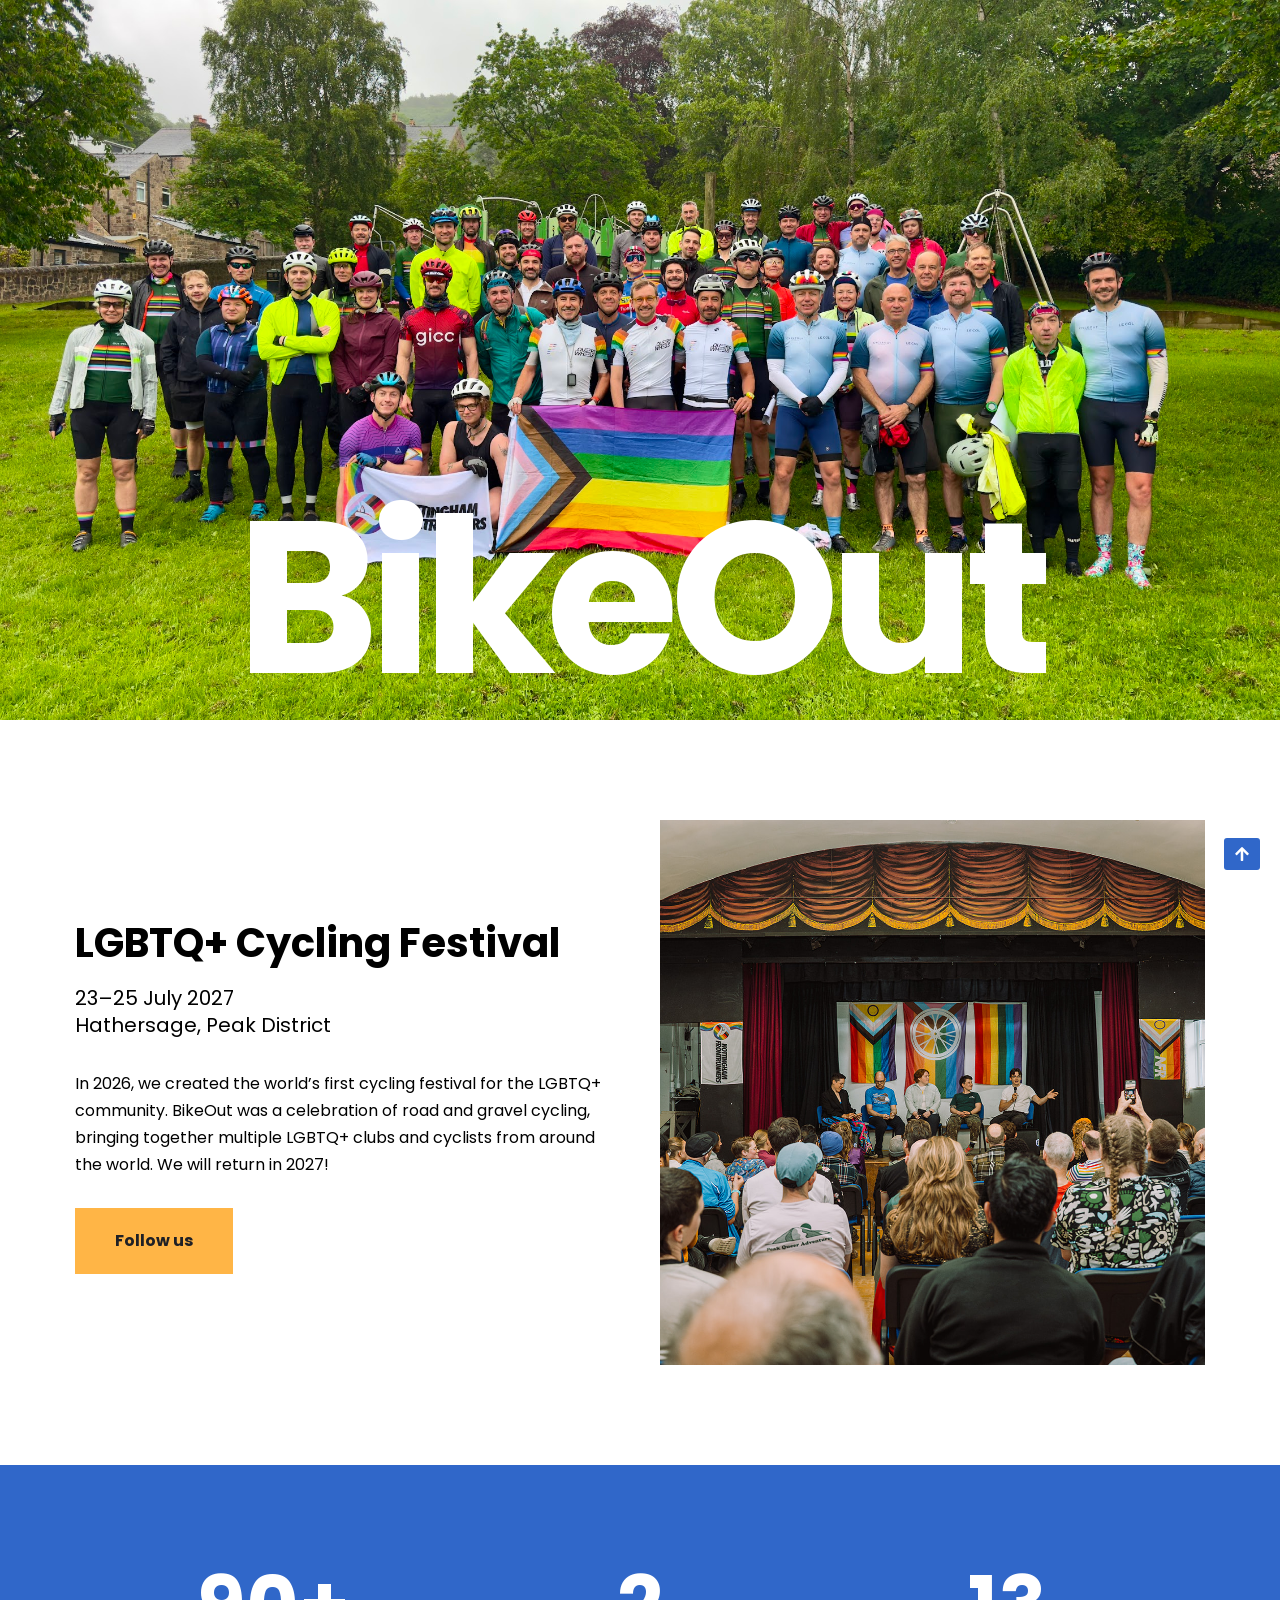
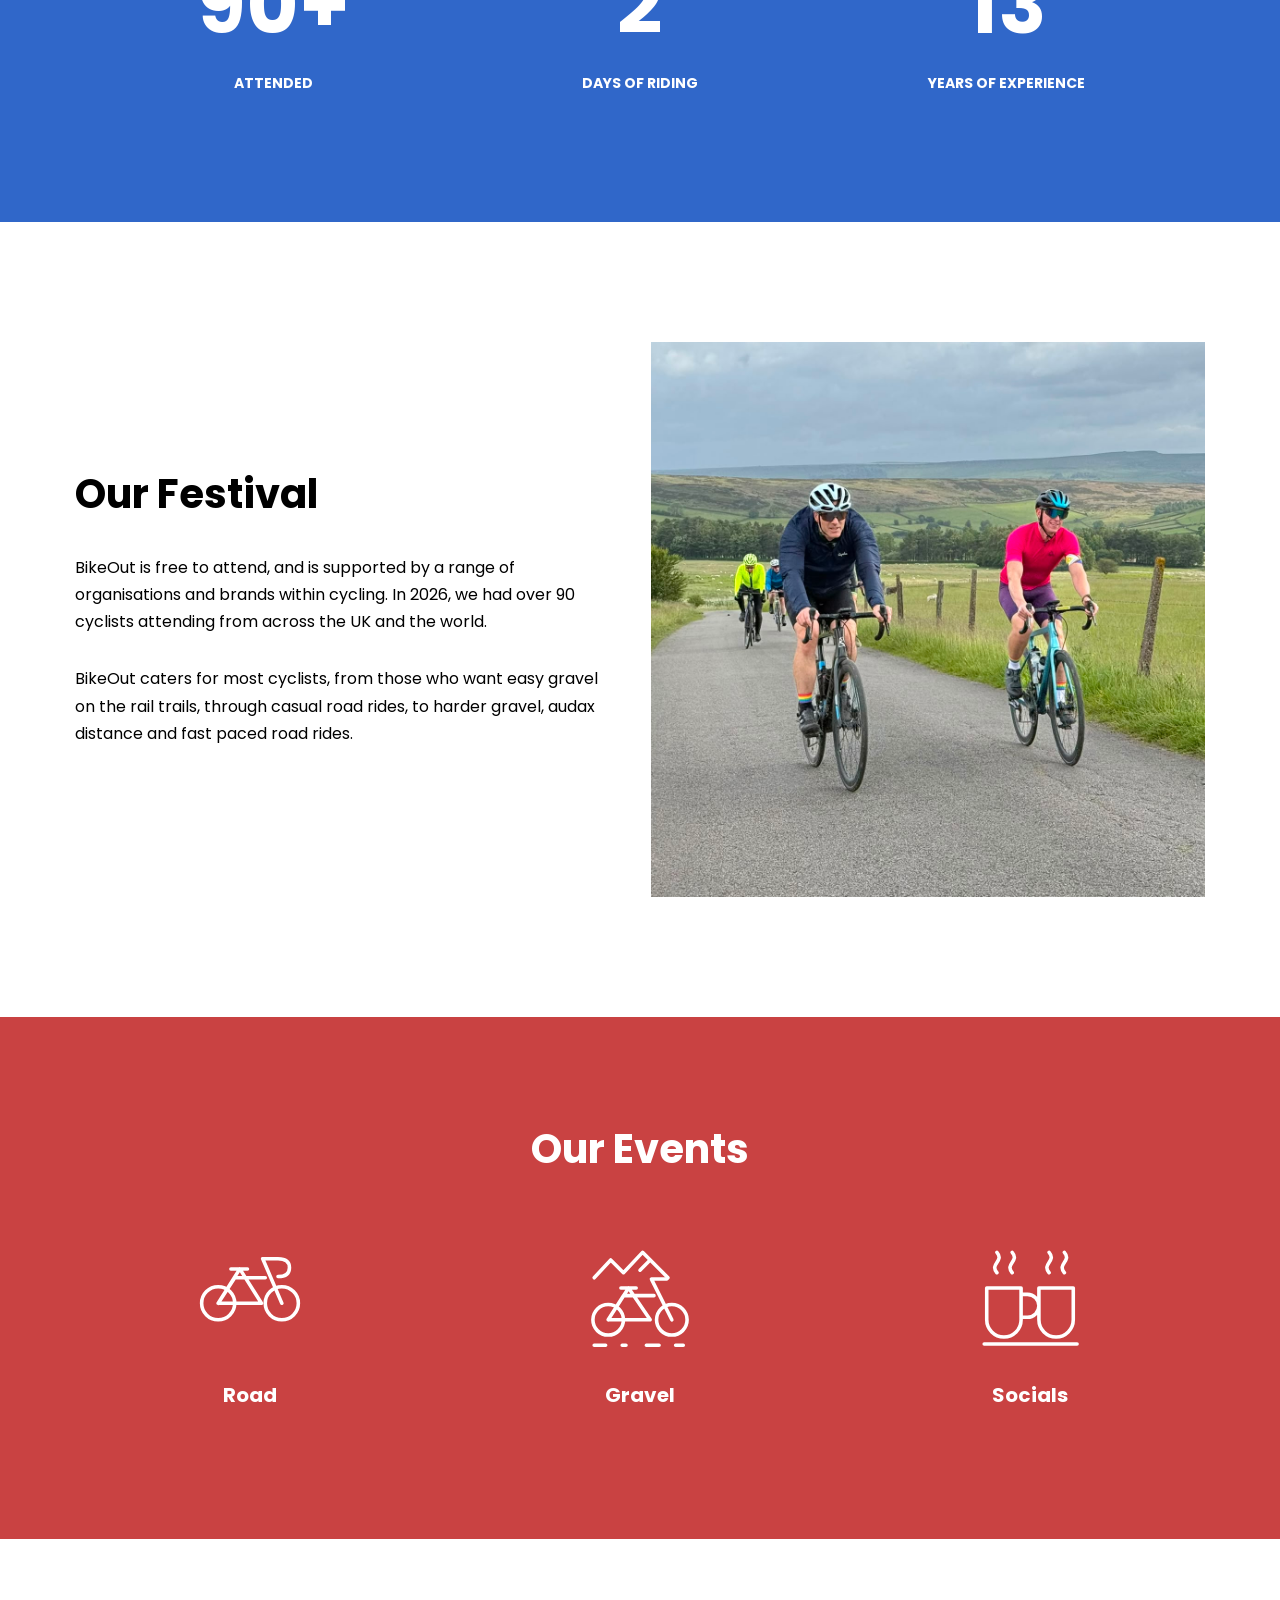
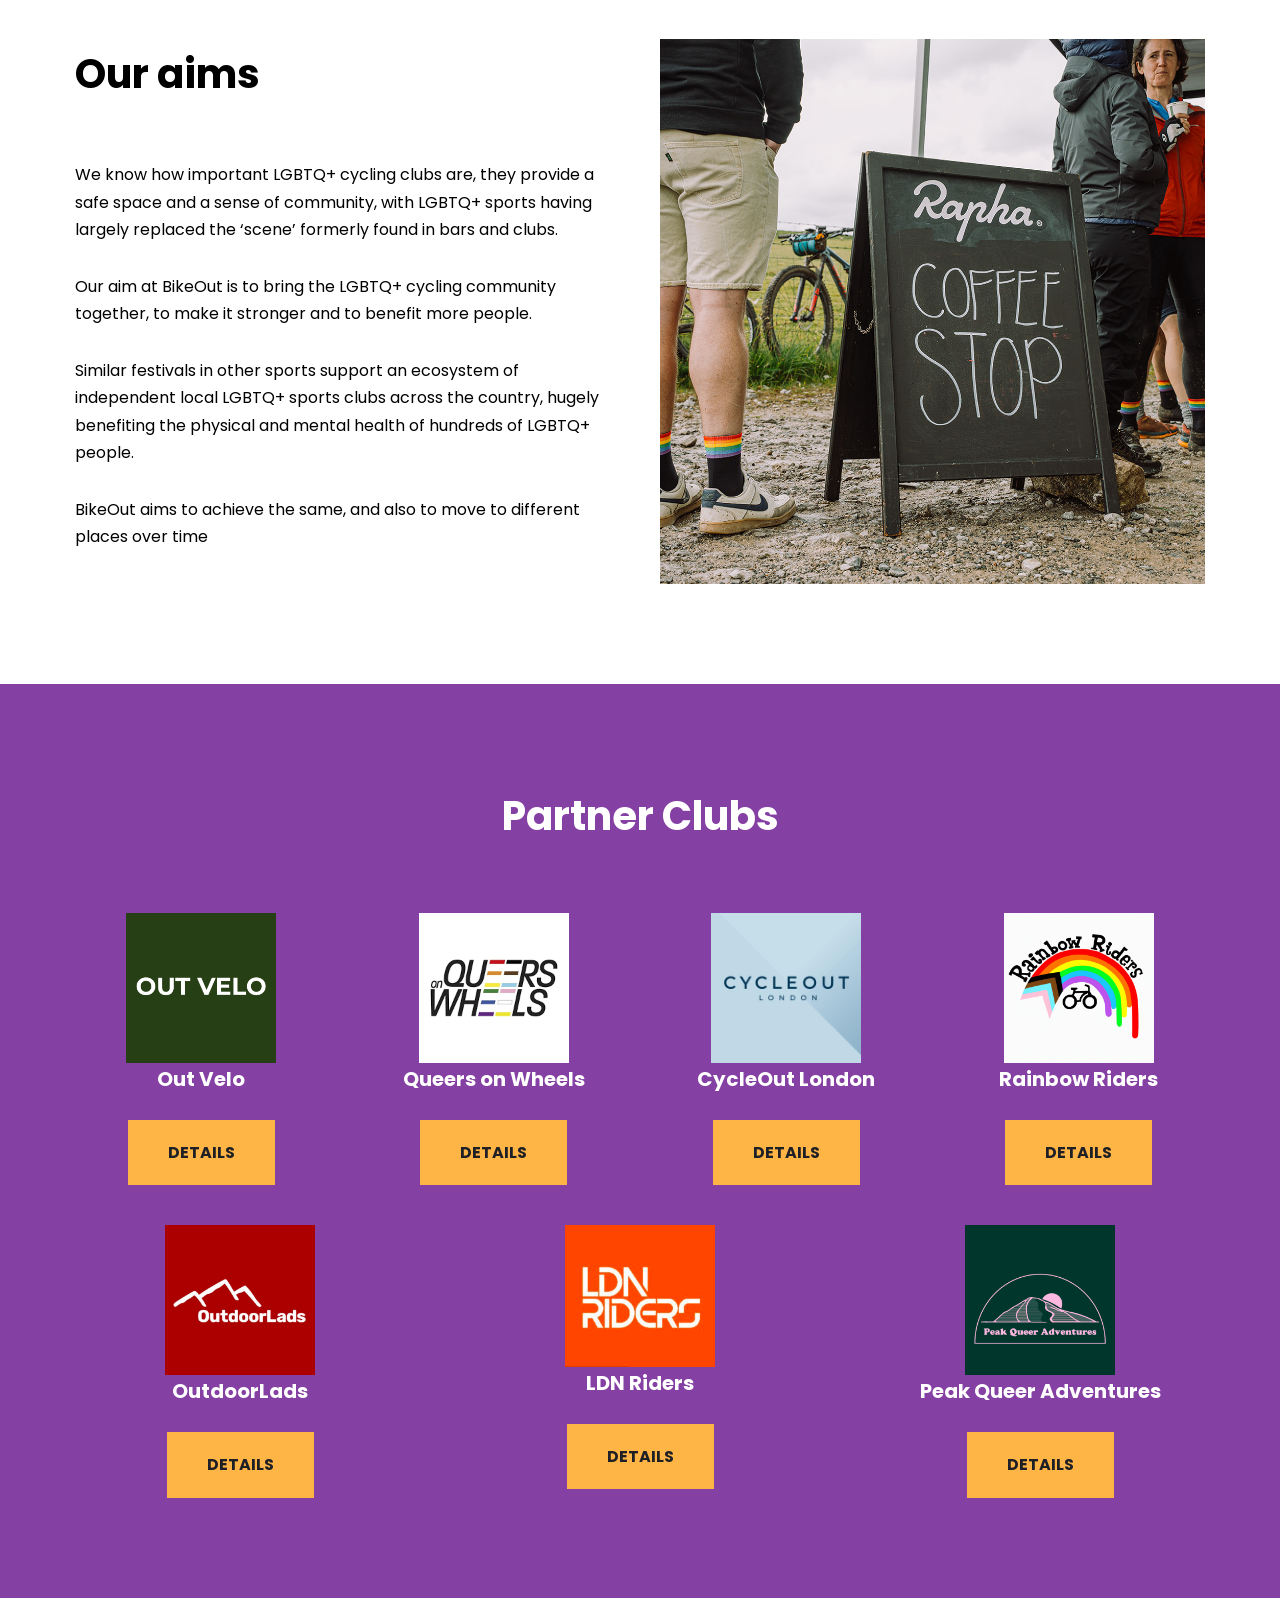
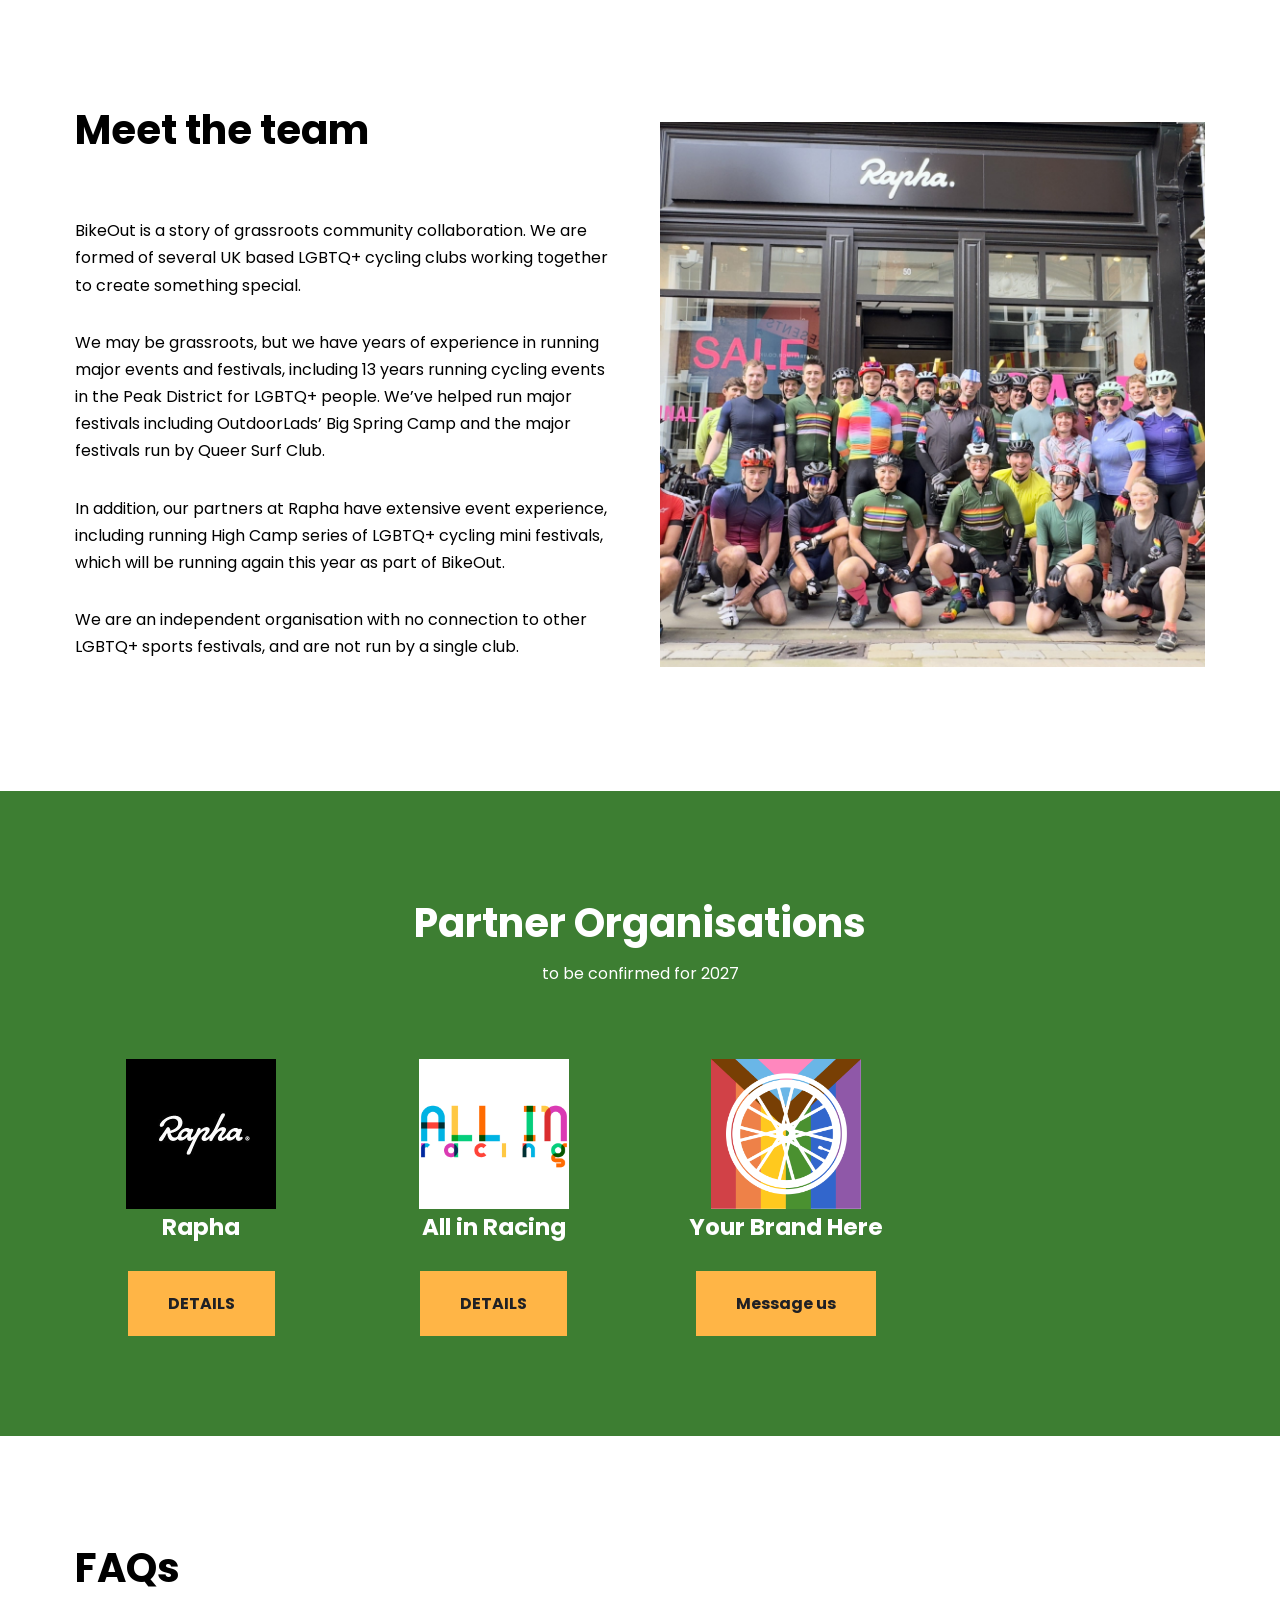
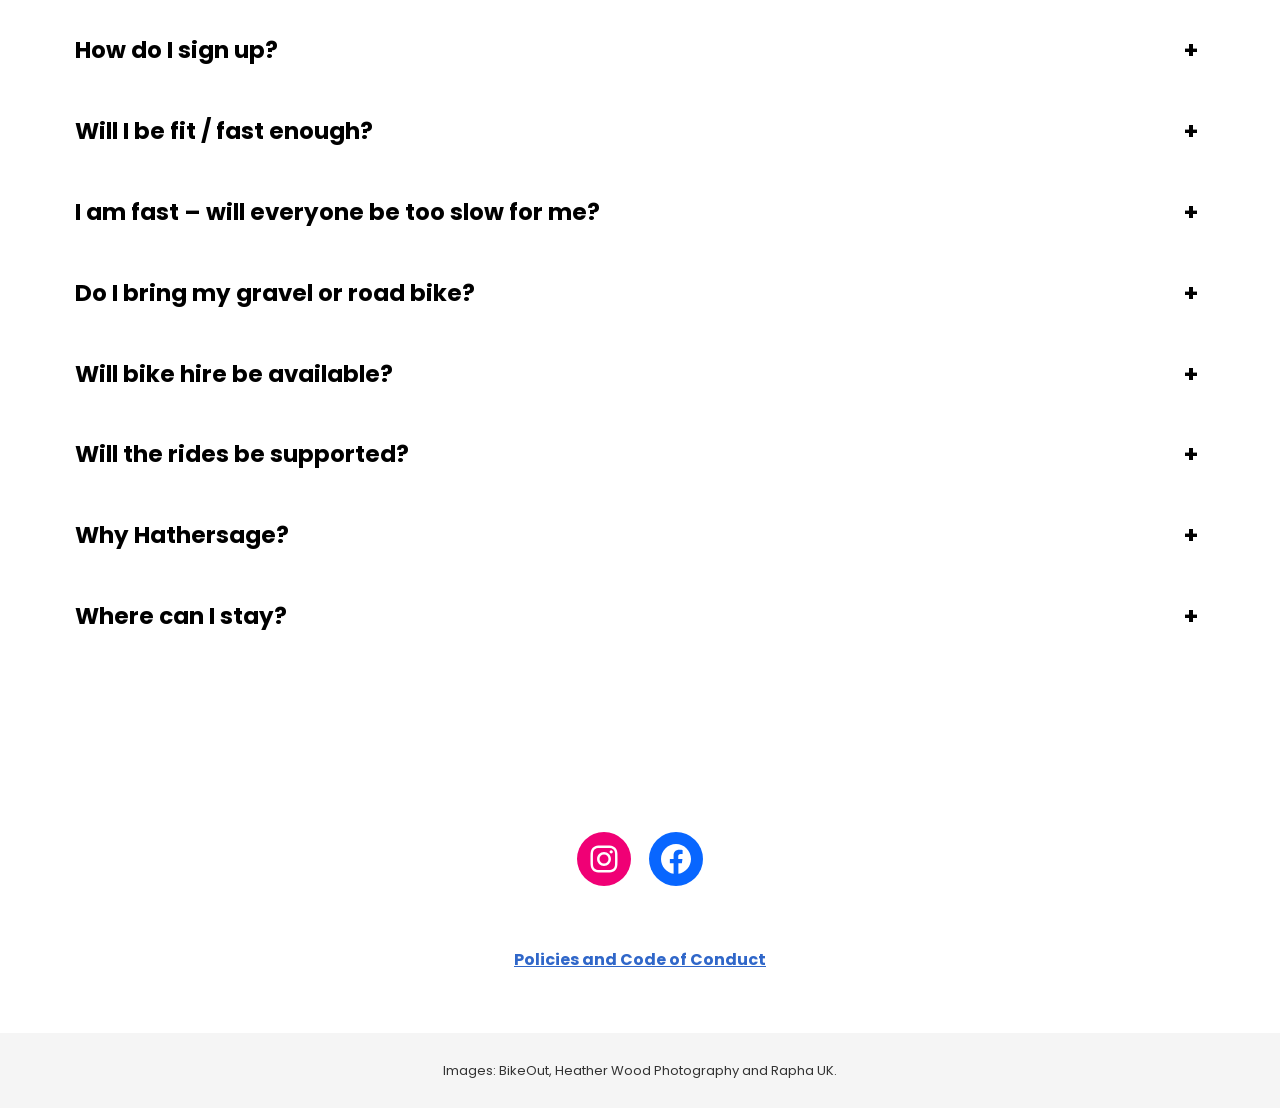
==== commit 623c06c2: "Use supplied white-on-orange LDN Riders logo" ====
--- a/index.html
+++ b/index.html
@@ -62,7 +62,7 @@
  background:	var(--nv-primary-accent);
  border: none;
 } </style> <style id="core-block-supports-inline-css"> .wp-container-core-buttons-is-layout-fe48e5de{justify-content:center;}.wp-container-core-social-links-is-layout-63375db1{justify-content:flex-start;}
-/*# sourceURL=core-block-supports-inline-css */ </style><link rel="stylesheet" href="/assets/site.css"></head><body class="home wp-singular page-template page-template-page-templates page-template-template-pagebuilder-full-width page-template-page-templatestemplate-pagebuilder-full-width-php page page-id-129 wp-theme-neve  nv-blog-grid nv-sidebar-full-width menu_sidebar_slide_left nv-template" id="neve_body" data-nv-caret-keys="1"><div class="wrapper"><header class="header"> <a class="neve-skip-link show-on-focus" href="/#content"> Skip to content </a><div id="header-grid" class="hfg_header site-header"><div id="header-menu-sidebar" class="header-menu-sidebar tcb menu-sidebar-panel slide_left hfg-pe" data-row-id="sidebar"><div id="header-menu-sidebar-bg" class="header-menu-sidebar-bg"><div class="close-sidebar-panel navbar-toggle-wrapper"> <button type="button" class="hamburger is-active  navbar-toggle active" aria-expanded="false" onclick="if('undefined' !== typeof toggleAriaClick ) { toggleAriaClick() }"> <span class="bars"> <span class="icon-bar"></span> <span class="icon-bar"></span> <span class="icon-bar"></span> </span> <span class="screen-reader-text"> Navigation Menu </span> </button></div><div id="header-menu-sidebar-inner" class="header-menu-sidebar-inner tcb "><div class="builder-item has-nav"><div class="item--inner builder-item--primary-menu has_menu" data-section="header_menu_primary" data-item-id="primary-menu"><div class="nv-nav-wrap"><div role="navigation" class="nav-menu-primary style-border-bottom m-style" aria-label="Primary Menu (Mobile)"><ul id="nv-primary-navigation-mobile-sidebar" class="primary-menu-ul nav-ul menu-mobile"><li id="menu-item-130" class="menu-item menu-item-type-post_type menu-item-object-page menu-item-home current-menu-item page_item page-item-129 current_page_item menu-item-130 nv-active"><div class="wrap"><a href="/" aria-current="page">BikeOut</a></div></li></ul></div></div></div></div></div></div></div><div class="header-menu-sidebar-overlay hfg-ov hfg-pe" onclick="if('undefined' !== typeof toggleAriaClick ) { toggleAriaClick() }"></div></div></header><main id="content" class="neve-main" tabindex="-1"><section class="poster-header" aria-label="BikeOut festival"><div class="poster-photo"><img src="/assets/BikeOut-Gathering.jpg" alt="BikeOut cyclists gathered with Pride flags" width="2263" height="1273" fetchpriority="high"><h1>BikeOut</h1></div></section><section id="wp-block-themeisle-blocks-advanced-columns-e7931e5c" class="wp-block-themeisle-blocks-advanced-columns alignfull has-2-columns has-desktop-equal-layout has-tablet-equal-layout has-mobile-collapsedRows-layout has-vertical-center"><div class="wp-block-themeisle-blocks-advanced-columns-overlay"></div><div class="innerblocks-wrap"><div id="wp-block-themeisle-blocks-advanced-column-311d4b3f" class="wp-block-themeisle-blocks-advanced-column simplified-section-heading"> <h2 id="festival-introduction-title" class="wp-block-themeisle-blocks-advanced-heading wp-block-themeisle-blocks-advanced-heading-9544202b">LGBTQ+ Cycling Festival</h2><p class="intro-festival-date">23–25 July 2027<br>Hathersage, Peak District</p><p class="sg-ai-highlighted-block wp-block-paragraph">In 2026, we created the world’s first cycling festival for the LGBTQ+ community. BikeOut was a celebration of road and gravel cycling, bringing together multiple LGBTQ+ clubs and cyclists from around the world. We will return in 2027!</p><div class="wp-block-buttons is-content-justification-center is-layout-flex wp-container-core-buttons-is-layout-fe48e5de wp-block-buttons-is-layout-flex"><div class="wp-block-button is-style-secondary"><a class="wp-block-button__link wp-element-button" href="https://www.instagram.com/bikeoutfestival/">Follow us</a></div></div></div><div id="wp-block-themeisle-blocks-advanced-column-49224624" class="wp-block-themeisle-blocks-advanced-column"><figure class="wp-block-image size-full"><img decoding="async" src="/assets/bikeout-panel.jpg" alt="Panel discussion at BikeOut, with festival attendees and Pride flags" class="wp-image-386 ed section-photo-crop" style="" loading="eager" width="1600" height="1067"></figure></div></div></section><div id="wp-block-themeisle-blocks-advanced-columns-d41f19f8" class="wp-block-themeisle-blocks-advanced-columns alignfull has-3-columns has-desktop-equal-layout has-tablet-equal-layout has-mobile-collapsedRows-layout has-vertical-unset has-dark-bg o-anim-ready slideInUp"><div class="wp-block-themeisle-blocks-advanced-columns-overlay"></div><div class="innerblocks-wrap"><div id="wp-block-themeisle-blocks-advanced-column-5bde1536" class="wp-block-themeisle-blocks-advanced-column"><h1 id="wp-block-themeisle-blocks-advanced-heading-45cdafb3" class="wp-block-themeisle-blocks-advanced-heading wp-block-themeisle-blocks-advanced-heading-45cdafb3">90+</h1> <span id="wp-block-themeisle-blocks-advanced-heading-d0f3aa1a" class="wp-block-themeisle-blocks-advanced-heading wp-block-themeisle-blocks-advanced-heading-d0f3aa1a"><strong>ATTENDED</strong></span></div><div id="wp-block-themeisle-blocks-advanced-column-a932ac20" class="wp-block-themeisle-blocks-advanced-column"><h1 id="wp-block-themeisle-blocks-advanced-heading-250ef825" class="wp-block-themeisle-blocks-advanced-heading wp-block-themeisle-blocks-advanced-heading-250ef825">2</h1> <span id="wp-block-themeisle-blocks-advanced-heading-40725942" class="wp-block-themeisle-blocks-advanced-heading wp-block-themeisle-blocks-advanced-heading-40725942"><strong>DAYS OF RIDING</strong></span></div><div id="wp-block-themeisle-blocks-advanced-column-f5225388" class="wp-block-themeisle-blocks-advanced-column"><h1 id="wp-block-themeisle-blocks-advanced-heading-6b26d0f3" class="wp-block-themeisle-blocks-advanced-heading wp-block-themeisle-blocks-advanced-heading-6b26d0f3">13</h1> <span id="wp-block-themeisle-blocks-advanced-heading-e0fd27de" class="wp-block-themeisle-blocks-advanced-heading wp-block-themeisle-blocks-advanced-heading-e0fd27de"><strong>YEARS OF EXPERIENCE</strong></span></div></div></div><section id="wp-block-themeisle-blocks-advanced-columns-88d2ee48" class="wp-block-themeisle-blocks-advanced-columns alignfull has-2-columns has-desktop-equal-layout has-tablet-equal-layout has-mobile-collapsedRows-layout has-vertical-center"><div class="wp-block-themeisle-blocks-advanced-columns-overlay"></div><div class="innerblocks-wrap"><div id="wp-block-themeisle-blocks-advanced-column-246c5eb4" class="wp-block-themeisle-blocks-advanced-column simplified-section-heading"> <h2>Our Festival</h2><p class="wp-block-paragraph">BikeOut is free to attend, and is supported by a range of organisations and brands within cycling. In 2026, we had over 90 cyclists attending from across the UK and the world.</p><p class="wp-block-paragraph">BikeOut caters for most cyclists, from those who want easy gravel on the rail trails, through casual road rides, to harder gravel, audax distance and fast paced road rides.</p></div><div id="wp-block-themeisle-blocks-advanced-column-d8dc3166" class="wp-block-themeisle-blocks-advanced-column"><figure class="hathersage-photo"><img src="/assets/hathersage-cycling.jpg" alt="BikeOut cyclists riding through green countryside" width="1600" height="1200" loading="lazy" class=" section-photo-crop" style=""></figure></div></div></section><section id="wp-block-themeisle-blocks-advanced-columns-e4373a2b" class="wp-block-themeisle-blocks-advanced-columns alignfull has-1-columns has-desktop-equal-layout has-tablet-equal-layout has-mobile-equal-layout has-vertical-flex-start has-dark-bg o-anim-ready slideInUp"><div class="wp-block-themeisle-blocks-advanced-columns-overlay"></div><div class="innerblocks-wrap"><div id="wp-block-themeisle-blocks-advanced-column-0b9db5af" class="wp-block-themeisle-blocks-advanced-column"><section id="wp-block-themeisle-blocks-advanced-columns-62d68e08" class="wp-block-themeisle-blocks-advanced-columns has-1-columns has-desktop-equal-layout has-tablet-equal-layout has-mobile-equal-layout has-vertical-flex-start"><div class="wp-block-themeisle-blocks-advanced-columns-overlay"></div><div class="innerblocks-wrap"><div id="wp-block-themeisle-blocks-advanced-column-ba020b38" class="wp-block-themeisle-blocks-advanced-column"><h2 id="wp-block-themeisle-blocks-advanced-heading-6d6c2f48" class="wp-block-themeisle-blocks-advanced-heading wp-block-themeisle-blocks-advanced-heading-6d6c2f48">Our Events</h2></div></div></section><section id="wp-block-themeisle-blocks-advanced-columns-6fc7adce" class="wp-block-themeisle-blocks-advanced-columns has-3-columns has-desktop-equal-layout has-tablet-equal-layout has-mobile-equal-layout has-vertical-flex-start"><div class="wp-block-themeisle-blocks-advanced-columns-overlay"></div><div class="innerblocks-wrap"><div id="wp-block-themeisle-blocks-advanced-column-b5b3ad1c" class="wp-block-themeisle-blocks-advanced-column event-category"><svg xmlns="http://www.w3.org/2000/svg" viewbox="0 0 88 88" fill="none" stroke="currentColor" stroke-width="2.8" stroke-linecap="round" stroke-linejoin="round" class="event-icon" aria-hidden="true" focusable="false"><circle cx="19" cy="45" r="13"></circle><circle cx="69" cy="45" r="13"></circle><path d="m19 45 17-27 17 27H19l13-20h24m13 20L54 10h12q9 0 9 7t-9 7M29 18h13"></path></svg><p class="wp-block-paragraph">Road</p></div><div id="wp-block-themeisle-blocks-advanced-column-efb84bde" class="wp-block-themeisle-blocks-advanced-column event-category"><svg xmlns="http://www.w3.org/2000/svg" viewbox="0 0 88 88" fill="none" stroke="currentColor" stroke-width="2.8" stroke-linecap="round" stroke-linejoin="round" class="event-icon" aria-hidden="true" focusable="false"><path d="m8 25 13-14 10 10L46 5l20 20m-22-6 8-8"></path><circle cx="19" cy="58" r="12"></circle><circle cx="69" cy="58" r="12"></circle><path d="m19 58 16-25 17 25H19l12-19h24m14 19L53 26h12M29 33h12M8 78h9m13 0h3m16 0h10m13 0h6"></path></svg><p class="wp-block-paragraph">Gravel</p></div><div id="wp-block-themeisle-blocks-advanced-column-6be03cf4" class="wp-block-themeisle-blocks-advanced-column event-category"><svg xmlns="http://www.w3.org/2000/svg" viewbox="0 0 88 88" fill="none" stroke="currentColor" stroke-width="2.8" stroke-linecap="round" stroke-linejoin="round" class="event-icon" aria-hidden="true" focusable="false"><path d="M10 33h27v25a13.5 13.5 0 0 1-27 0V33Zm27 5h5a9 9 0 0 1 0 18h-5M51 33h27v25a13.5 13.5 0 0 1-27 0V33ZM8 77h73M18 21c-6-7 6-9 0-16m12 16c-6-7 6-9 0-16m29 16c-6-7 6-9 0-16m12 16c-6-7 6-9 0-16"></path></svg><p class="wp-block-paragraph">Socials</p></div></div></section></div></div></section><section id="wp-block-themeisle-blocks-advanced-columns-b681a8d9" class="wp-block-themeisle-blocks-advanced-columns alignfull has-2-columns has-desktop-equal-layout has-tablet-equal-layout has-mobile-collapsedRows-layout has-vertical-center"><div class="wp-block-themeisle-blocks-advanced-columns-overlay"></div><div class="innerblocks-wrap"><div id="wp-block-themeisle-blocks-advanced-column-4d98644c" class="wp-block-themeisle-blocks-advanced-column simplified-section-heading"> <h2 id="wp-block-themeisle-blocks-advanced-heading-6d0bfabf" class="wp-block-themeisle-blocks-advanced-heading wp-block-themeisle-blocks-advanced-heading-6d0bfabf">Our aims</h2><p class="wp-block-paragraph"><br>We know how important LGBTQ+ cycling clubs are, they provide a safe space and a sense of community, with LGBTQ+ sports having largely replaced the ‘scene’ formerly found in bars and clubs.</p><p class="wp-block-paragraph">Our aim at BikeOut is to bring the LGBTQ+ cycling community together, to make it stronger and to benefit more people.</p><p class="wp-block-paragraph">Similar festivals in other sports support an ecosystem of independent local LGBTQ+ sports clubs across the country, hugely benefiting the physical and mental health of hundreds of LGBTQ+ people.</p><p class="wp-block-paragraph">BikeOut aims to achieve the same, and also to move to different places over time</p></div><div id="wp-block-themeisle-blocks-advanced-column-d9d5e190" class="wp-block-themeisle-blocks-advanced-column"><figure class="wp-block-image size-full"><img decoding="async" src="/assets/rapha-coffee-stop.jpg" alt="Rapha coffee stop at BikeOut, with cyclists gathered around a café sign" class="wp-image-384 ls-is-cached ed section-photo-crop" loading="eager" width="1600" height="1067" style=""></figure></div></div></section><section id="wp-block-themeisle-blocks-advanced-columns-152ab99c" class="wp-block-themeisle-blocks-advanced-columns alignfull has-1-columns has-desktop-equal-layout has-tablet-equal-layout has-mobile-equal-layout has-vertical-flex-start has-dark-bg o-anim-ready slideInUp"><div class="wp-block-themeisle-blocks-advanced-columns-overlay"></div><div class="innerblocks-wrap"><div id="wp-block-themeisle-blocks-advanced-column-df191a86" class="wp-block-themeisle-blocks-advanced-column"><section id="wp-block-themeisle-blocks-advanced-columns-2d0e4103" class="wp-block-themeisle-blocks-advanced-columns has-1-columns has-desktop-equal-layout has-tablet-equal-layout has-mobile-equal-layout has-vertical-flex-start"><div class="wp-block-themeisle-blocks-advanced-columns-overlay"></div><div class="innerblocks-wrap"><div id="wp-block-themeisle-blocks-advanced-column-6db8ce09" class="wp-block-themeisle-blocks-advanced-column"><h2 id="wp-block-themeisle-blocks-advanced-heading-6fa09ec1" class="wp-block-themeisle-blocks-advanced-heading wp-block-themeisle-blocks-advanced-heading-6fa09ec1">Partner Clubs</h2></div></div></section><section id="wp-block-themeisle-blocks-advanced-columns-3c939e4d" class="wp-block-themeisle-blocks-advanced-columns has-4-columns has-desktop-equal-layout has-tablet-equal-layout has-mobile-collapsedRows-layout has-vertical-flex-start"><div class="wp-block-themeisle-blocks-advanced-columns-overlay"></div><div class="innerblocks-wrap"><div id="wp-block-themeisle-blocks-advanced-column-9bb249cb" class="wp-block-themeisle-blocks-advanced-column"><div class="wp-block-image"><figure class="aligncenter size-full is-resized"><img decoding="async" src="/assets/Out-Velo-Square-Plain.png" alt="" class="wp-image-320 ls-is-cached ed" style="width:150px;height:auto" loading="eager"></figure></div><h2 id="wp-block-themeisle-blocks-advanced-heading-8fcb3ec3" class="wp-block-themeisle-blocks-advanced-heading wp-block-themeisle-blocks-advanced-heading-8fcb3ec3">Out Velo</h2><div class="wp-block-buttons is-content-justification-center is-layout-flex wp-container-core-buttons-is-layout-fe48e5de wp-block-buttons-is-layout-flex"><div class="wp-block-button is-style-secondary"><a class="wp-block-button__link wp-element-button" href="https://outvelo.cc/">DETAILS</a></div></div></div><div id="wp-block-themeisle-blocks-advanced-column-99d2aee5" class="wp-block-themeisle-blocks-advanced-column"><div class="wp-block-image"><figure class="aligncenter size-full is-resized"><img decoding="async" src="/assets/QOW.png" alt="" class="wp-image-321 ls-is-cached ed" style="width:150px;height:auto" loading="eager"></figure></div><h2 id="wp-block-themeisle-blocks-advanced-heading-901b5c89" class="wp-block-themeisle-blocks-advanced-heading wp-block-themeisle-blocks-advanced-heading-901b5c89">Queers on Wheels</h2><div class="wp-block-buttons is-content-justification-center is-layout-flex wp-container-core-buttons-is-layout-fe48e5de wp-block-buttons-is-layout-flex"><div class="wp-block-button is-style-secondary"><a class="wp-block-button__link wp-element-button" href="https://www.instagram.com/queersonwheels_/?hl=en">DETAILS</a></div></div></div><div id="wp-block-themeisle-blocks-advanced-column-912f83d3" class="wp-block-themeisle-blocks-advanced-column"><div class="wp-block-image"><figure class="aligncenter size-full is-resized"><img decoding="async" src="/assets/Cycle-out.jpg" alt="" class="wp-image-322 ls-is-cached ed" style="width:150px;height:auto" loading="eager"></figure></div><h2 id="wp-block-themeisle-blocks-advanced-heading-b51791a5" class="wp-block-themeisle-blocks-advanced-heading wp-block-themeisle-blocks-advanced-heading-b51791a5">CycleOut London</h2><div class="wp-block-buttons is-content-justification-center is-layout-flex wp-container-core-buttons-is-layout-fe48e5de wp-block-buttons-is-layout-flex"><div class="wp-block-button is-style-secondary"><a class="wp-block-button__link wp-element-button" href="https://www.cycleoutlondon.org.uk/">DETAILS</a></div></div></div><div id="wp-block-themeisle-blocks-advanced-column-63b5d2db" class="wp-block-themeisle-blocks-advanced-column"><div class="wp-block-image sg-ai-highlighted-block"><figure class="aligncenter size-full is-resized"><img decoding="async" src="/assets/a0a40ff7-7099-42d9-8319-295e8e7619d4_0.png" alt="" class="wp-image-327 ls-is-cached ed" style="width:150px;height:auto" loading="eager"></figure></div><h2 id="wp-block-themeisle-blocks-advanced-heading-a9db49c0" class="wp-block-themeisle-blocks-advanced-heading wp-block-themeisle-blocks-advanced-heading-a9db49c0">Rainbow Riders</h2><div class="wp-block-buttons is-content-justification-center is-layout-flex wp-container-core-buttons-is-layout-fe48e5de wp-block-buttons-is-layout-flex"><div class="wp-block-button is-style-secondary"><a class="wp-block-button__link wp-element-button" href="https://rainbowriders.co.uk/">DETAILS</a></div></div></div></div></section><section id="wp-block-themeisle-blocks-advanced-columns-23f50b3d" class="wp-block-themeisle-blocks-advanced-columns has-4-columns has-desktop-equal-layout has-tablet-equal-layout has-mobile-collapsedRows-layout has-vertical-flex-start"><div class="wp-block-themeisle-blocks-advanced-columns-overlay"></div><div class="innerblocks-wrap club-partners-three"><div id="wp-block-themeisle-blocks-advanced-column-b6030ba8" class="wp-block-themeisle-blocks-advanced-column"><div class="wp-block-image sg-ai-highlighted-block"><figure class="aligncenter size-full is-resized"><img decoding="async" src="/assets/Outdoor-Lads-Logo-e1769189182310.jpg" alt="" class="wp-image-486 ls-is-cached ed" style="aspect-ratio:1;object-fit:cover;width:150px;height:auto" loading="eager"></figure></div><h2 id="wp-block-themeisle-blocks-advanced-heading-23d09c42" class="wp-block-themeisle-blocks-advanced-heading wp-block-themeisle-blocks-advanced-heading-23d09c42">OutdoorLads</h2><div class="wp-block-buttons is-content-justification-center is-layout-flex wp-container-core-buttons-is-layout-fe48e5de wp-block-buttons-is-layout-flex"><div class="wp-block-button is-style-secondary"><a class="wp-block-button__link wp-element-button" href="http://www.outdoorlads.com/">DETAILS</a></div></div></div><div id="wp-block-themeisle-blocks-advanced-column-ca312ac5" class="wp-block-themeisle-blocks-advanced-column"><div class="wp-block-image sg-ai-highlighted-block"><figure class="aligncenter size-full is-resized"><img decoding="async" src="/assets/ldn-riders.png" alt="LDN Riders logo" class="wp-image-462 ls-is-cached ed" style="width:150px;height:auto" loading="eager"></figure></div><h2 id="wp-block-themeisle-blocks-advanced-heading-8c337129" class="wp-block-themeisle-blocks-advanced-heading wp-block-themeisle-blocks-advanced-heading-8c337129">LDN Riders</h2><div class="wp-block-buttons is-content-justification-center is-layout-flex wp-container-core-buttons-is-layout-fe48e5de wp-block-buttons-is-layout-flex"><div class="wp-block-button is-style-secondary"><a class="wp-block-button__link wp-element-button" href="https://www.ldnriders.com/">DETAILS</a></div></div></div><div id="wp-block-themeisle-blocks-advanced-column-b7a2b543" class="wp-block-themeisle-blocks-advanced-column"><div class="wp-block-image sg-ai-highlighted-block"><figure class="aligncenter size-full is-resized"><img decoding="async" src="/assets/1000046569-1.png" alt="" class="wp-image-507 ls-is-cached ed" style="width:150px;height:auto" loading="eager"></figure></div><h2 id="wp-block-themeisle-blocks-advanced-heading-9eca05fd" class="wp-block-themeisle-blocks-advanced-heading wp-block-themeisle-blocks-advanced-heading-9eca05fd">Peak Queer Adventures</h2><div class="wp-block-buttons is-content-justification-center is-layout-flex wp-container-core-buttons-is-layout-fe48e5de wp-block-buttons-is-layout-flex"><div class="wp-block-button is-style-secondary"><a class="wp-block-button__link wp-element-button" href="https://www.instagram.com/peakqueeradventures?igsh=NndzMmVlMmZvdGE1">DETAILS</a></div></div></div></div></section></div></div></section><section id="wp-block-themeisle-blocks-advanced-columns-0cf7bdae" class="wp-block-themeisle-blocks-advanced-columns alignfull has-2-columns has-desktop-equal-layout has-tablet-equal-layout has-mobile-collapsedRows-layout has-vertical-center"><div class="wp-block-themeisle-blocks-advanced-columns-overlay"></div><div class="innerblocks-wrap"><div id="wp-block-themeisle-blocks-advanced-column-ac6d07b6" class="wp-block-themeisle-blocks-advanced-column simplified-section-heading"> <h2 id="wp-block-themeisle-blocks-advanced-heading-bf12b2e0" class="wp-block-themeisle-blocks-advanced-heading wp-block-themeisle-blocks-advanced-heading-bf12b2e0">Meet the team</h2><p class="wp-block-paragraph"><br>BikeOut is a story of grassroots community collaboration. We are formed of several UK based LGBTQ+ cycling clubs working together to create something special.</p><p class="sg-ai-highlighted-block wp-block-paragraph">We may be grassroots, but we have years of experience in running major events and festivals, including 13 years running cycling events in the Peak District for LGBTQ+ people. We’ve helped run major festivals including OutdoorLads’ Big Spring Camp and the major festivals run by Queer Surf Club.</p><p class="wp-block-paragraph">In addition, our partners at Rapha have extensive event experience, including running High Camp series of LGBTQ+ cycling mini festivals, which will be running again this year as part of BikeOut.</p><p class="wp-block-paragraph">We are an independent organisation with no connection to other LGBTQ+ sports festivals, and are not run by a single club.</p></div><div id="wp-block-themeisle-blocks-advanced-column-953b7613" class="wp-block-themeisle-blocks-advanced-column"><figure class="wp-block-image size-full"><img decoding="async" src="/assets/IMG_2913-edited.jpeg" alt="" class="wp-image-417 ed section-photo-crop" loading="eager" style=""></figure></div></div></section><section id="wp-block-themeisle-blocks-advanced-columns-d9d62ad3" class="wp-block-themeisle-blocks-advanced-columns alignfull has-1-columns has-desktop-equal-layout has-tablet-equal-layout has-mobile-equal-layout has-vertical-flex-start has-dark-bg o-anim-ready slideInUp"><div class="wp-block-themeisle-blocks-advanced-columns-overlay"></div><div class="innerblocks-wrap"><div id="wp-block-themeisle-blocks-advanced-column-cfc5959a" class="wp-block-themeisle-blocks-advanced-column"><section id="wp-block-themeisle-blocks-advanced-columns-7b87c1fa" class="wp-block-themeisle-blocks-advanced-columns has-1-columns has-desktop-equal-layout has-tablet-equal-layout has-mobile-equal-layout has-vertical-flex-start"><div class="wp-block-themeisle-blocks-advanced-columns-overlay"></div><div class="innerblocks-wrap"><div id="wp-block-themeisle-blocks-advanced-column-dd46a50b" class="wp-block-themeisle-blocks-advanced-column"> <h2 id="wp-block-themeisle-blocks-advanced-heading-269c8eb6" class="wp-block-themeisle-blocks-advanced-heading wp-block-themeisle-blocks-advanced-heading-269c8eb6">Partner Organisations</h2><p class="partner-clubs-note">to be confirmed for 2027</p></div></div></section><section id="wp-block-themeisle-blocks-advanced-columns-01aa27b4" class="wp-block-themeisle-blocks-advanced-columns has-3-columns has-desktop-equal-layout has-tablet-equal-layout has-mobile-collapsedRows-layout has-vertical-flex-start"><div class="wp-block-themeisle-blocks-advanced-columns-overlay"></div><div class="innerblocks-wrap"><div id="wp-block-themeisle-blocks-advanced-column-f2cf3c12" class="wp-block-themeisle-blocks-advanced-column"><div class="wp-block-image"><figure class="aligncenter size-full is-resized"><img decoding="async" src="/assets/cd3490c625f17ba0b3646b94c2a78c8d.jpg" alt="" class="wp-image-339 ed" style="width:150px;height:auto" loading="eager"></figure></div><h2 id="wp-block-themeisle-blocks-advanced-heading-0acf90b2" class="wp-block-themeisle-blocks-advanced-heading wp-block-themeisle-blocks-advanced-heading-0acf90b2">Rapha</h2><div class="wp-block-buttons is-content-justification-center is-layout-flex wp-container-core-buttons-is-layout-fe48e5de wp-block-buttons-is-layout-flex"><div class="wp-block-button is-style-secondary"><a class="wp-block-button__link wp-element-button" href="http://rapha.cc/">DETAILS</a></div></div></div><div id="wp-block-themeisle-blocks-advanced-column-3586ec52" class="wp-block-themeisle-blocks-advanced-column"><div class="wp-block-image"><figure class="aligncenter size-full is-resized"><img decoding="async" src="/assets/049c4b_59a5e592765c45918a51c168706fbf4emv2.png" alt="" class="wp-image-340 ed" style="width:150px;height:auto" loading="eager"></figure></div><h2 id="wp-block-themeisle-blocks-advanced-heading-c6ba6ddd" class="wp-block-themeisle-blocks-advanced-heading wp-block-themeisle-blocks-advanced-heading-c6ba6ddd">All in Racing</h2><div class="wp-block-buttons is-content-justification-center is-layout-flex wp-container-core-buttons-is-layout-fe48e5de wp-block-buttons-is-layout-flex"><div class="wp-block-button is-style-secondary"><a class="wp-block-button__link wp-element-button" href="https://www.allinracing.org/">DETAILS</a></div></div></div><div id="wp-block-themeisle-blocks-advanced-column-a618a016" class="wp-block-themeisle-blocks-advanced-column"><div class="wp-block-image"><figure class="aligncenter size-full is-resized"><img decoding="async" src="/assets/LGBTCN-Logo-2-1.png" alt="" class="wp-image-452 ed" style="width:150px;height:auto" loading="eager"></figure></div><h2 id="wp-block-themeisle-blocks-advanced-heading-7c6564dc" class="wp-block-themeisle-blocks-advanced-heading wp-block-themeisle-blocks-advanced-heading-7c6564dc">Your Brand Here</h2><div class="wp-block-buttons is-content-justification-center is-layout-flex wp-container-core-buttons-is-layout-fe48e5de wp-block-buttons-is-layout-flex"><div class="wp-block-button is-style-secondary"><a class="wp-block-button__link wp-element-button" href="https://www.instagram.com/bikeoutfestival/">Message us</a></div></div></div></div></section></div></div></section><section id="wp-block-themeisle-blocks-advanced-columns-f65f7730" class="wp-block-themeisle-blocks-advanced-columns alignfull has-1-columns has-desktop-equal-layout has-tablet-equal-layout has-mobile-collapsedRows-layout has-vertical-center"><div class="wp-block-themeisle-blocks-advanced-columns-overlay"></div><div class="innerblocks-wrap"><div id="wp-block-themeisle-blocks-advanced-column-a8ea5d79" class="wp-block-themeisle-blocks-advanced-column"><h2 id="wp-block-themeisle-blocks-advanced-heading-714a1052" class="wp-block-themeisle-blocks-advanced-heading wp-block-themeisle-blocks-advanced-heading-714a1052">FAQs</h2><div role="group" class="wp-block-accordion is-layout-flow wp-block-accordion-is-layout-flow"><div class="wp-block-accordion-item is-layout-flow wp-block-accordion-item-is-layout-flow"><h3 class="wp-block-accordion-heading has-icon has-icon-right"><button aria-expanded="false" aria-controls="sign-up-panel" id="sign-up" type="button" class="wp-block-accordion-heading__toggle"><span class="wp-block-accordion-heading__toggle-title">How do I sign up?</span><span class="wp-block-accordion-heading__toggle-icon" aria-hidden="true">+</span></button></h3><div aria-labelledby="sign-up" id="sign-up-panel" role="region" class="wp-block-accordion-panel is-layout-flow wp-block-accordion-panel-is-layout-flow" hidden="hidden"><p class="wp-block-paragraph">Our app will launch for sign ups in the spring. Please check back then, and <a href="https://www.instagram.com/bikeoutfestival/">follow us on Instagram</a> for updates.</p></div></div><div class="wp-block-accordion-item is-layout-flow wp-block-accordion-item-is-layout-flow"><h3 class="wp-block-accordion-heading has-icon has-icon-right"><button aria-expanded="false" aria-controls="accordion-item-1-panel" id="accordion-item-1" type="button" class="wp-block-accordion-heading__toggle"><span class="wp-block-accordion-heading__toggle-title">Will I be fit / fast enough?</span><span class="wp-block-accordion-heading__toggle-icon" aria-hidden="true">+</span></button></h3><div aria-labelledby="accordion-item-1" id="accordion-item-1-panel" role="region" class="wp-block-accordion-panel is-layout-flow wp-block-accordion-panel-is-layout-flow" hidden="hidden"><p class="wp-block-paragraph">We aim to cater for all. Many of the gravel rides will be shorter and at an easier pace, although still adventurous and hilly – suitable for those used to riding 40km on a gravel/road mix with hills.</p><p class="wp-block-paragraph">On road, if you’re used to riding 80km with hills, you will be fine for the longer road routes. We will split each ride into smaller groups so that everyone is comfortable with the pace. For the road rides, we expect the biggest groups of riders to complete the hilly routes at about 22kph average but this will vary widely, with some bunches at 19 and some at 25+.</p></div></div><div class="wp-block-accordion-item is-layout-flow wp-block-accordion-item-is-layout-flow"><h3 class="wp-block-accordion-heading has-icon has-icon-right"><button aria-expanded="false" aria-controls="accordion-item-2-panel" id="accordion-item-2" type="button" class="wp-block-accordion-heading__toggle"><span class="wp-block-accordion-heading__toggle-title">I am fast – will everyone be too slow for me?</span><span class="wp-block-accordion-heading__toggle-icon" aria-hidden="true">+</span></button></h3><div aria-labelledby="accordion-item-2" id="accordion-item-2-panel" role="region" class="wp-block-accordion-panel is-layout-flow wp-block-accordion-panel-is-layout-flow" hidden="hidden"><p class="wp-block-paragraph">This is unlikely. There are a couple of local event organisers who can ride above the pace any UK LGBTQ+ club runs regular rides – 30kph+ on a flat ride – and blast up their local hills. So you’ll have company! Good luck chasing!</p></div></div><div class="wp-block-accordion-item is-layout-flow wp-block-accordion-item-is-layout-flow"><h3 class="wp-block-accordion-heading has-icon has-icon-right"><button aria-expanded="false" aria-controls="accordion-item-3-panel" id="accordion-item-3" type="button" class="wp-block-accordion-heading__toggle"><span class="wp-block-accordion-heading__toggle-title">Do I bring my gravel or road bike?</span><span class="wp-block-accordion-heading__toggle-icon" aria-hidden="true">+</span></button></h3><div aria-labelledby="accordion-item-3" id="accordion-item-3-panel" role="region" class="wp-block-accordion-panel is-layout-flow wp-block-accordion-panel-is-layout-flow" hidden="hidden"><p class="wp-block-paragraph">If you have to choose, choose gravel – if you do one of the easier pace road rides on the gravel bike, you’ll be fine, the terrain is very hilly, and we’ll not be going crazy on pace. Gravel bikes will not be suitable for the faster road rides, however.</p></div></div><div class="wp-block-accordion-item is-layout-flow wp-block-accordion-item-is-layout-flow"><h3 class="wp-block-accordion-heading has-icon has-icon-right"><button aria-expanded="false" aria-controls="accordion-item-4-panel" id="accordion-item-4" type="button" class="wp-block-accordion-heading__toggle"><span class="wp-block-accordion-heading__toggle-title">Will bike hire be available? </span><span class="wp-block-accordion-heading__toggle-icon" aria-hidden="true">+</span></button></h3><div aria-labelledby="accordion-item-4" id="accordion-item-4-panel" role="region" class="wp-block-accordion-panel is-layout-flow wp-block-accordion-panel-is-layout-flow" hidden="hidden"><p class="wp-block-paragraph">Yes, you can hire good quality bikes from Alpkit in Hathersage. Please contact them directly. We also hope to have demo bikes available from Canyon but this is TBC.</p></div></div><div class="wp-block-accordion-item is-layout-flow wp-block-accordion-item-is-layout-flow"><h3 class="wp-block-accordion-heading has-icon has-icon-right"><button aria-expanded="false" aria-controls="accordion-item-5-panel" id="accordion-item-5" type="button" class="wp-block-accordion-heading__toggle"><span class="wp-block-accordion-heading__toggle-title">Will the rides be supported? </span><span class="wp-block-accordion-heading__toggle-icon" aria-hidden="true">+</span></button></h3><div aria-labelledby="accordion-item-5" id="accordion-item-5-panel" role="region" class="wp-block-accordion-panel is-layout-flow wp-block-accordion-panel-is-layout-flow" hidden="hidden"><p class="wp-block-paragraph">Rides will have an allocated Ride Captain but they are all unsupported and self led in terms of navigation. The event organisers cannot assist you in the event of medial or mechanical emergency.</p></div></div><div class="wp-block-accordion-item is-layout-flow wp-block-accordion-item-is-layout-flow"><h3 class="wp-block-accordion-heading has-icon has-icon-right"><button aria-expanded="false" aria-controls="why-hathersage-panel" id="why-hathersage" type="button" class="wp-block-accordion-heading__toggle"><span class="wp-block-accordion-heading__toggle-title">Why Hathersage?</span><span class="wp-block-accordion-heading__toggle-icon" aria-hidden="true">+</span></button></h3><div aria-labelledby="why-hathersage" id="why-hathersage-panel" role="region" class="wp-block-accordion-panel is-layout-flow wp-block-accordion-panel-is-layout-flow" hidden="hidden"><p class="wp-block-paragraph">Our base, Hathersage, offers unparalleled opportunities for road and gravel cycling in the UK, making it a premier destination for riders of all levels.</p></div></div><div class="wp-block-accordion-item is-layout-flow wp-block-accordion-item-is-layout-flow"><h3 class="wp-block-accordion-heading has-icon has-icon-right"><button aria-expanded="false" aria-controls="accommodation-panel" id="accommodation" type="button" class="wp-block-accordion-heading__toggle"><span class="wp-block-accordion-heading__toggle-title">Where can I stay?</span><span class="wp-block-accordion-heading__toggle-icon" aria-hidden="true">+</span></button></h3><div aria-labelledby="accommodation" id="accommodation-panel" role="region" class="wp-block-accordion-panel is-layout-flow wp-block-accordion-panel-is-layout-flow" hidden="hidden"><p class="wp-block-paragraph">We are not providing accommodation as part of BikeOut, but the area has a range of accommodation options for all budgets, from camping to high-end hotels.</p></div></div></div></div></div></section><div id="wp-block-themeisle-blocks-advanced-columns-f326b099" class="wp-block-themeisle-blocks-advanced-columns alignfull has-1-columns has-desktop-equal-layout has-tablet-equal-layout has-mobile-equal-layout has-vertical-unset"><div class="wp-block-themeisle-blocks-advanced-columns-overlay"></div><div class="innerblocks-wrap"><div id="wp-block-themeisle-blocks-advanced-column-2fb5b4c8" class="wp-block-themeisle-blocks-advanced-column simplified-section-heading"> <ul class="wp-block-social-links aligncenter has-large-icon-size is-content-justification-left is-layout-flex wp-container-core-social-links-is-layout-63375db1 wp-block-social-links-is-layout-flex"><li class="wp-social-link wp-social-link-instagram wp-block-social-link"><a href="https://www.instagram.com/bikeoutfestival/" class="wp-block-social-link-anchor"><svg width="24" height="24" viewbox="0 0 24 24" version="1.1" xmlns="http://www.w3.org/2000/svg" aria-hidden="true" focusable="false"><path d="M12,4.622c2.403,0,2.688,0.009,3.637,0.052c0.877,0.04,1.354,0.187,1.671,0.31c0.42,0.163,0.72,0.358,1.035,0.673 c0.315,0.315,0.51,0.615,0.673,1.035c0.123,0.317,0.27,0.794,0.31,1.671c0.043,0.949,0.052,1.234,0.052,3.637 s-0.009,2.688-0.052,3.637c-0.04,0.877-0.187,1.354-0.31,1.671c-0.163,0.42-0.358,0.72-0.673,1.035 c-0.315,0.315-0.615,0.51-1.035,0.673c-0.317,0.123-0.794,0.27-1.671,0.31c-0.949,0.043-1.233,0.052-3.637,0.052 s-2.688-0.009-3.637-0.052c-0.877-0.04-1.354-0.187-1.671-0.31c-0.42-0.163-0.72-0.358-1.035-0.673 c-0.315-0.315-0.51-0.615-0.673-1.035c-0.123-0.317-0.27-0.794-0.31-1.671C4.631,14.688,4.622,14.403,4.622,12 s0.009-2.688,0.052-3.637c0.04-0.877,0.187-1.354,0.31-1.671c0.163-0.42,0.358-0.72,0.673-1.035 c0.315-0.315,0.615-0.51,1.035-0.673c0.317-0.123,0.794-0.27,1.671-0.31C9.312,4.631,9.597,4.622,12,4.622 M12,3 C9.556,3,9.249,3.01,8.289,3.054C7.331,3.098,6.677,3.25,6.105,3.472C5.513,3.702,5.011,4.01,4.511,4.511 c-0.5,0.5-0.808,1.002-1.038,1.594C3.25,6.677,3.098,7.331,3.054,8.289C3.01,9.249,3,9.556,3,12c0,2.444,0.01,2.751,0.054,3.711 c0.044,0.958,0.196,1.612,0.418,2.185c0.23,0.592,0.538,1.094,1.038,1.594c0.5,0.5,1.002,0.808,1.594,1.038 c0.572,0.222,1.227,0.375,2.185,0.418C9.249,20.99,9.556,21,12,21s2.751-0.01,3.711-0.054c0.958-0.044,1.612-0.196,2.185-0.418 c0.592-0.23,1.094-0.538,1.594-1.038c0.5-0.5,0.808-1.002,1.038-1.594c0.222-0.572,0.375-1.227,0.418-2.185 C20.99,14.751,21,14.444,21,12s-0.01-2.751-0.054-3.711c-0.044-0.958-0.196-1.612-0.418-2.185c-0.23-0.592-0.538-1.094-1.038-1.594 c-0.5-0.5-1.002-0.808-1.594-1.038c-0.572-0.222-1.227-0.375-2.185-0.418C14.751,3.01,14.444,3,12,3L12,3z M12,7.378 c-2.552,0-4.622,2.069-4.622,4.622S9.448,16.622,12,16.622s4.622-2.069,4.622-4.622S14.552,7.378,12,7.378z M12,15 c-1.657,0-3-1.343-3-3s1.343-3,3-3s3,1.343,3,3S13.657,15,12,15z M16.804,6.116c-0.596,0-1.08,0.484-1.08,1.08 s0.484,1.08,1.08,1.08c0.596,0,1.08-0.484,1.08-1.08S17.401,6.116,16.804,6.116z"></path></svg><span class="wp-block-social-link-label screen-reader-text">Instagram</span></a></li><li class="wp-social-link wp-social-link-facebook wp-block-social-link"><a href="https://www.facebook.com/BikeOut2026/" class="wp-block-social-link-anchor"><svg width="24" height="24" viewbox="0 0 24 24" version="1.1" xmlns="http://www.w3.org/2000/svg" aria-hidden="true" focusable="false"><path d="M12 2C6.5 2 2 6.5 2 12c0 5 3.7 9.1 8.4 9.9v-7H7.9V12h2.5V9.8c0-2.5 1.5-3.9 3.8-3.9 1.1 0 2.2.2 2.2.2v2.5h-1.3c-1.2 0-1.6.8-1.6 1.6V12h2.8l-.4 2.9h-2.3v7C18.3 21.1 22 17 22 12c0-5.5-4.5-10-10-10z"></path></svg><span class="wp-block-social-link-label screen-reader-text">Facebook</span></a></li></ul></div></div></div><div id="wp-block-themeisle-blocks-advanced-columns-fbf3c17c" class="wp-block-themeisle-blocks-advanced-columns has-1-columns has-desktop-equal-layout has-tablet-equal-layout has-mobile-equal-layout has-vertical-unset"><div class="wp-block-themeisle-blocks-advanced-columns-overlay"></div><div class="innerblocks-wrap"><div id="wp-block-themeisle-blocks-advanced-column-15e4e94b" class="wp-block-themeisle-blocks-advanced-column"><p class="has-text-align-center wp-block-paragraph"><a href="/policies/"><strong>Policies and Code of Conduct</strong></a></p></div></div></div><p class="has-text-align-center wp-block-paragraph"></p><p class="wp-block-paragraph"></p></main><footer class="image-credits"><p>Images: BikeOut, Heather Wood Photography and Rapha UK.</p></footer><!--/.neve-main--></div><!--/.wrapper--> <button id="scroll-to-top" class="scroll-to-top scroll-to-top-right  scroll-show-mobile icon" aria-label="Scroll To Top" style="visibility: visible; opacity: 1;"><svg class="scroll-to-top-icon" aria-hidden="true" role="img" xmlns="http://www.w3.org/2000/svg" width="15" height="15" viewbox="0 0 15 15"><rect width="15" height="15" fill="none"></rect><path fill="currentColor" d="M2,8.48l-.65-.65a.71.71,0,0,1,0-1L7,1.14a.72.72,0,0,1,1,0l5.69,5.7a.71.71,0,0,1,0,1L13,8.48a.71.71,0,0,1-1,0L8.67,4.94v8.42a.7.7,0,0,1-.7.7H7a.7.7,0,0,1-.7-.7V4.94L3,8.47a.7.7,0,0,1-1,0Z"></path></svg></button><style id="o-anim-hide-inline-css"> .animated:not(.o-anim-ready) {
+/*# sourceURL=core-block-supports-inline-css */ </style><link rel="stylesheet" href="/assets/site.css"></head><body class="home wp-singular page-template page-template-page-templates page-template-template-pagebuilder-full-width page-template-page-templatestemplate-pagebuilder-full-width-php page page-id-129 wp-theme-neve  nv-blog-grid nv-sidebar-full-width menu_sidebar_slide_left nv-template" id="neve_body" data-nv-caret-keys="1"><div class="wrapper"><header class="header"> <a class="neve-skip-link show-on-focus" href="/#content"> Skip to content </a><div id="header-grid" class="hfg_header site-header"><div id="header-menu-sidebar" class="header-menu-sidebar tcb menu-sidebar-panel slide_left hfg-pe" data-row-id="sidebar"><div id="header-menu-sidebar-bg" class="header-menu-sidebar-bg"><div class="close-sidebar-panel navbar-toggle-wrapper"> <button type="button" class="hamburger is-active  navbar-toggle active" aria-expanded="false" onclick="if('undefined' !== typeof toggleAriaClick ) { toggleAriaClick() }"> <span class="bars"> <span class="icon-bar"></span> <span class="icon-bar"></span> <span class="icon-bar"></span> </span> <span class="screen-reader-text"> Navigation Menu </span> </button></div><div id="header-menu-sidebar-inner" class="header-menu-sidebar-inner tcb "><div class="builder-item has-nav"><div class="item--inner builder-item--primary-menu has_menu" data-section="header_menu_primary" data-item-id="primary-menu"><div class="nv-nav-wrap"><div role="navigation" class="nav-menu-primary style-border-bottom m-style" aria-label="Primary Menu (Mobile)"><ul id="nv-primary-navigation-mobile-sidebar" class="primary-menu-ul nav-ul menu-mobile"><li id="menu-item-130" class="menu-item menu-item-type-post_type menu-item-object-page menu-item-home current-menu-item page_item page-item-129 current_page_item menu-item-130 nv-active"><div class="wrap"><a href="/" aria-current="page">BikeOut</a></div></li></ul></div></div></div></div></div></div></div><div class="header-menu-sidebar-overlay hfg-ov hfg-pe" onclick="if('undefined' !== typeof toggleAriaClick ) { toggleAriaClick() }"></div></div></header><main id="content" class="neve-main" tabindex="-1"><section class="poster-header" aria-label="BikeOut festival"><div class="poster-photo"><img src="/assets/BikeOut-Gathering.jpg" alt="BikeOut cyclists gathered with Pride flags" width="2263" height="1273" fetchpriority="high"><h1>BikeOut</h1></div></section><section id="wp-block-themeisle-blocks-advanced-columns-e7931e5c" class="wp-block-themeisle-blocks-advanced-columns alignfull has-2-columns has-desktop-equal-layout has-tablet-equal-layout has-mobile-collapsedRows-layout has-vertical-center"><div class="wp-block-themeisle-blocks-advanced-columns-overlay"></div><div class="innerblocks-wrap"><div id="wp-block-themeisle-blocks-advanced-column-311d4b3f" class="wp-block-themeisle-blocks-advanced-column simplified-section-heading"> <h2 id="festival-introduction-title" class="wp-block-themeisle-blocks-advanced-heading wp-block-themeisle-blocks-advanced-heading-9544202b">LGBTQ+ Cycling Festival</h2><p class="intro-festival-date">23–25 July 2027<br>Hathersage, Peak District</p><p class="sg-ai-highlighted-block wp-block-paragraph">In 2026, we created the world’s first cycling festival for the LGBTQ+ community. BikeOut was a celebration of road and gravel cycling, bringing together multiple LGBTQ+ clubs and cyclists from around the world. We will return in 2027!</p><div class="wp-block-buttons is-content-justification-center is-layout-flex wp-container-core-buttons-is-layout-fe48e5de wp-block-buttons-is-layout-flex"><div class="wp-block-button is-style-secondary"><a class="wp-block-button__link wp-element-button" href="https://www.instagram.com/bikeoutfestival/">Follow us</a></div></div></div><div id="wp-block-themeisle-blocks-advanced-column-49224624" class="wp-block-themeisle-blocks-advanced-column"><figure class="wp-block-image size-full"><img decoding="async" src="/assets/bikeout-panel.jpg" alt="Panel discussion at BikeOut, with festival attendees and Pride flags" class="wp-image-386 ed section-photo-crop" style="" loading="eager" width="1600" height="1067"></figure></div></div></section><div id="wp-block-themeisle-blocks-advanced-columns-d41f19f8" class="wp-block-themeisle-blocks-advanced-columns alignfull has-3-columns has-desktop-equal-layout has-tablet-equal-layout has-mobile-collapsedRows-layout has-vertical-unset has-dark-bg o-anim-ready slideInUp"><div class="wp-block-themeisle-blocks-advanced-columns-overlay"></div><div class="innerblocks-wrap"><div id="wp-block-themeisle-blocks-advanced-column-5bde1536" class="wp-block-themeisle-blocks-advanced-column"><h1 id="wp-block-themeisle-blocks-advanced-heading-45cdafb3" class="wp-block-themeisle-blocks-advanced-heading wp-block-themeisle-blocks-advanced-heading-45cdafb3">90+</h1> <span id="wp-block-themeisle-blocks-advanced-heading-d0f3aa1a" class="wp-block-themeisle-blocks-advanced-heading wp-block-themeisle-blocks-advanced-heading-d0f3aa1a"><strong>ATTENDED</strong></span></div><div id="wp-block-themeisle-blocks-advanced-column-a932ac20" class="wp-block-themeisle-blocks-advanced-column"><h1 id="wp-block-themeisle-blocks-advanced-heading-250ef825" class="wp-block-themeisle-blocks-advanced-heading wp-block-themeisle-blocks-advanced-heading-250ef825">2</h1> <span id="wp-block-themeisle-blocks-advanced-heading-40725942" class="wp-block-themeisle-blocks-advanced-heading wp-block-themeisle-blocks-advanced-heading-40725942"><strong>DAYS OF RIDING</strong></span></div><div id="wp-block-themeisle-blocks-advanced-column-f5225388" class="wp-block-themeisle-blocks-advanced-column"><h1 id="wp-block-themeisle-blocks-advanced-heading-6b26d0f3" class="wp-block-themeisle-blocks-advanced-heading wp-block-themeisle-blocks-advanced-heading-6b26d0f3">13</h1> <span id="wp-block-themeisle-blocks-advanced-heading-e0fd27de" class="wp-block-themeisle-blocks-advanced-heading wp-block-themeisle-blocks-advanced-heading-e0fd27de"><strong>YEARS OF EXPERIENCE</strong></span></div></div></div><section id="wp-block-themeisle-blocks-advanced-columns-88d2ee48" class="wp-block-themeisle-blocks-advanced-columns alignfull has-2-columns has-desktop-equal-layout has-tablet-equal-layout has-mobile-collapsedRows-layout has-vertical-center"><div class="wp-block-themeisle-blocks-advanced-columns-overlay"></div><div class="innerblocks-wrap"><div id="wp-block-themeisle-blocks-advanced-column-246c5eb4" class="wp-block-themeisle-blocks-advanced-column simplified-section-heading"> <h2>Our Festival</h2><p class="wp-block-paragraph">BikeOut is free to attend, and is supported by a range of organisations and brands within cycling. In 2026, we had over 90 cyclists attending from across the UK and the world.</p><p class="wp-block-paragraph">BikeOut caters for most cyclists, from those who want easy gravel on the rail trails, through casual road rides, to harder gravel, audax distance and fast paced road rides.</p></div><div id="wp-block-themeisle-blocks-advanced-column-d8dc3166" class="wp-block-themeisle-blocks-advanced-column"><figure class="hathersage-photo"><img src="/assets/hathersage-cycling.jpg" alt="BikeOut cyclists riding through green countryside" width="1600" height="1200" loading="lazy" class=" section-photo-crop" style=""></figure></div></div></section><section id="wp-block-themeisle-blocks-advanced-columns-e4373a2b" class="wp-block-themeisle-blocks-advanced-columns alignfull has-1-columns has-desktop-equal-layout has-tablet-equal-layout has-mobile-equal-layout has-vertical-flex-start has-dark-bg o-anim-ready slideInUp"><div class="wp-block-themeisle-blocks-advanced-columns-overlay"></div><div class="innerblocks-wrap"><div id="wp-block-themeisle-blocks-advanced-column-0b9db5af" class="wp-block-themeisle-blocks-advanced-column"><section id="wp-block-themeisle-blocks-advanced-columns-62d68e08" class="wp-block-themeisle-blocks-advanced-columns has-1-columns has-desktop-equal-layout has-tablet-equal-layout has-mobile-equal-layout has-vertical-flex-start"><div class="wp-block-themeisle-blocks-advanced-columns-overlay"></div><div class="innerblocks-wrap"><div id="wp-block-themeisle-blocks-advanced-column-ba020b38" class="wp-block-themeisle-blocks-advanced-column"><h2 id="wp-block-themeisle-blocks-advanced-heading-6d6c2f48" class="wp-block-themeisle-blocks-advanced-heading wp-block-themeisle-blocks-advanced-heading-6d6c2f48">Our Events</h2></div></div></section><section id="wp-block-themeisle-blocks-advanced-columns-6fc7adce" class="wp-block-themeisle-blocks-advanced-columns has-3-columns has-desktop-equal-layout has-tablet-equal-layout has-mobile-equal-layout has-vertical-flex-start"><div class="wp-block-themeisle-blocks-advanced-columns-overlay"></div><div class="innerblocks-wrap"><div id="wp-block-themeisle-blocks-advanced-column-b5b3ad1c" class="wp-block-themeisle-blocks-advanced-column event-category"><svg xmlns="http://www.w3.org/2000/svg" viewbox="0 0 88 88" fill="none" stroke="currentColor" stroke-width="2.8" stroke-linecap="round" stroke-linejoin="round" class="event-icon" aria-hidden="true" focusable="false"><circle cx="19" cy="45" r="13"></circle><circle cx="69" cy="45" r="13"></circle><path d="m19 45 17-27 17 27H19l13-20h24m13 20L54 10h12q9 0 9 7t-9 7M29 18h13"></path></svg><p class="wp-block-paragraph">Road</p></div><div id="wp-block-themeisle-blocks-advanced-column-efb84bde" class="wp-block-themeisle-blocks-advanced-column event-category"><svg xmlns="http://www.w3.org/2000/svg" viewbox="0 0 88 88" fill="none" stroke="currentColor" stroke-width="2.8" stroke-linecap="round" stroke-linejoin="round" class="event-icon" aria-hidden="true" focusable="false"><path d="m8 25 13-14 10 10L46 5l20 20m-22-6 8-8"></path><circle cx="19" cy="58" r="12"></circle><circle cx="69" cy="58" r="12"></circle><path d="m19 58 16-25 17 25H19l12-19h24m14 19L53 26h12M29 33h12M8 78h9m13 0h3m16 0h10m13 0h6"></path></svg><p class="wp-block-paragraph">Gravel</p></div><div id="wp-block-themeisle-blocks-advanced-column-6be03cf4" class="wp-block-themeisle-blocks-advanced-column event-category"><svg xmlns="http://www.w3.org/2000/svg" viewbox="0 0 88 88" fill="none" stroke="currentColor" stroke-width="2.8" stroke-linecap="round" stroke-linejoin="round" class="event-icon" aria-hidden="true" focusable="false"><path d="M10 33h27v25a13.5 13.5 0 0 1-27 0V33Zm27 5h5a9 9 0 0 1 0 18h-5M51 33h27v25a13.5 13.5 0 0 1-27 0V33ZM8 77h73M18 21c-6-7 6-9 0-16m12 16c-6-7 6-9 0-16m29 16c-6-7 6-9 0-16m12 16c-6-7 6-9 0-16"></path></svg><p class="wp-block-paragraph">Socials</p></div></div></section></div></div></section><section id="wp-block-themeisle-blocks-advanced-columns-b681a8d9" class="wp-block-themeisle-blocks-advanced-columns alignfull has-2-columns has-desktop-equal-layout has-tablet-equal-layout has-mobile-collapsedRows-layout has-vertical-center"><div class="wp-block-themeisle-blocks-advanced-columns-overlay"></div><div class="innerblocks-wrap"><div id="wp-block-themeisle-blocks-advanced-column-4d98644c" class="wp-block-themeisle-blocks-advanced-column simplified-section-heading"> <h2 id="wp-block-themeisle-blocks-advanced-heading-6d0bfabf" class="wp-block-themeisle-blocks-advanced-heading wp-block-themeisle-blocks-advanced-heading-6d0bfabf">Our aims</h2><p class="wp-block-paragraph"><br>We know how important LGBTQ+ cycling clubs are, they provide a safe space and a sense of community, with LGBTQ+ sports having largely replaced the ‘scene’ formerly found in bars and clubs.</p><p class="wp-block-paragraph">Our aim at BikeOut is to bring the LGBTQ+ cycling community together, to make it stronger and to benefit more people.</p><p class="wp-block-paragraph">Similar festivals in other sports support an ecosystem of independent local LGBTQ+ sports clubs across the country, hugely benefiting the physical and mental health of hundreds of LGBTQ+ people.</p><p class="wp-block-paragraph">BikeOut aims to achieve the same, and also to move to different places over time</p></div><div id="wp-block-themeisle-blocks-advanced-column-d9d5e190" class="wp-block-themeisle-blocks-advanced-column"><figure class="wp-block-image size-full"><img decoding="async" src="/assets/rapha-coffee-stop.jpg" alt="Rapha coffee stop at BikeOut, with cyclists gathered around a café sign" class="wp-image-384 ls-is-cached ed section-photo-crop" loading="eager" width="1600" height="1067" style=""></figure></div></div></section><section id="wp-block-themeisle-blocks-advanced-columns-152ab99c" class="wp-block-themeisle-blocks-advanced-columns alignfull has-1-columns has-desktop-equal-layout has-tablet-equal-layout has-mobile-equal-layout has-vertical-flex-start has-dark-bg o-anim-ready slideInUp"><div class="wp-block-themeisle-blocks-advanced-columns-overlay"></div><div class="innerblocks-wrap"><div id="wp-block-themeisle-blocks-advanced-column-df191a86" class="wp-block-themeisle-blocks-advanced-column"><section id="wp-block-themeisle-blocks-advanced-columns-2d0e4103" class="wp-block-themeisle-blocks-advanced-columns has-1-columns has-desktop-equal-layout has-tablet-equal-layout has-mobile-equal-layout has-vertical-flex-start"><div class="wp-block-themeisle-blocks-advanced-columns-overlay"></div><div class="innerblocks-wrap"><div id="wp-block-themeisle-blocks-advanced-column-6db8ce09" class="wp-block-themeisle-blocks-advanced-column"><h2 id="wp-block-themeisle-blocks-advanced-heading-6fa09ec1" class="wp-block-themeisle-blocks-advanced-heading wp-block-themeisle-blocks-advanced-heading-6fa09ec1">Partner Clubs</h2></div></div></section><section id="wp-block-themeisle-blocks-advanced-columns-3c939e4d" class="wp-block-themeisle-blocks-advanced-columns has-4-columns has-desktop-equal-layout has-tablet-equal-layout has-mobile-collapsedRows-layout has-vertical-flex-start"><div class="wp-block-themeisle-blocks-advanced-columns-overlay"></div><div class="innerblocks-wrap"><div id="wp-block-themeisle-blocks-advanced-column-9bb249cb" class="wp-block-themeisle-blocks-advanced-column"><div class="wp-block-image"><figure class="aligncenter size-full is-resized"><img decoding="async" src="/assets/Out-Velo-Square-Plain.png" alt="" class="wp-image-320 ls-is-cached ed" style="width:150px;height:auto" loading="eager"></figure></div><h2 id="wp-block-themeisle-blocks-advanced-heading-8fcb3ec3" class="wp-block-themeisle-blocks-advanced-heading wp-block-themeisle-blocks-advanced-heading-8fcb3ec3">Out Velo</h2><div class="wp-block-buttons is-content-justification-center is-layout-flex wp-container-core-buttons-is-layout-fe48e5de wp-block-buttons-is-layout-flex"><div class="wp-block-button is-style-secondary"><a class="wp-block-button__link wp-element-button" href="https://outvelo.cc/">DETAILS</a></div></div></div><div id="wp-block-themeisle-blocks-advanced-column-99d2aee5" class="wp-block-themeisle-blocks-advanced-column"><div class="wp-block-image"><figure class="aligncenter size-full is-resized"><img decoding="async" src="/assets/QOW.png" alt="" class="wp-image-321 ls-is-cached ed" style="width:150px;height:auto" loading="eager"></figure></div><h2 id="wp-block-themeisle-blocks-advanced-heading-901b5c89" class="wp-block-themeisle-blocks-advanced-heading wp-block-themeisle-blocks-advanced-heading-901b5c89">Queers on Wheels</h2><div class="wp-block-buttons is-content-justification-center is-layout-flex wp-container-core-buttons-is-layout-fe48e5de wp-block-buttons-is-layout-flex"><div class="wp-block-button is-style-secondary"><a class="wp-block-button__link wp-element-button" href="https://www.instagram.com/queersonwheels_/?hl=en">DETAILS</a></div></div></div><div id="wp-block-themeisle-blocks-advanced-column-912f83d3" class="wp-block-themeisle-blocks-advanced-column"><div class="wp-block-image"><figure class="aligncenter size-full is-resized"><img decoding="async" src="/assets/Cycle-out.jpg" alt="" class="wp-image-322 ls-is-cached ed" style="width:150px;height:auto" loading="eager"></figure></div><h2 id="wp-block-themeisle-blocks-advanced-heading-b51791a5" class="wp-block-themeisle-blocks-advanced-heading wp-block-themeisle-blocks-advanced-heading-b51791a5">CycleOut London</h2><div class="wp-block-buttons is-content-justification-center is-layout-flex wp-container-core-buttons-is-layout-fe48e5de wp-block-buttons-is-layout-flex"><div class="wp-block-button is-style-secondary"><a class="wp-block-button__link wp-element-button" href="https://www.cycleoutlondon.org.uk/">DETAILS</a></div></div></div><div id="wp-block-themeisle-blocks-advanced-column-63b5d2db" class="wp-block-themeisle-blocks-advanced-column"><div class="wp-block-image sg-ai-highlighted-block"><figure class="aligncenter size-full is-resized"><img decoding="async" src="/assets/a0a40ff7-7099-42d9-8319-295e8e7619d4_0.png" alt="" class="wp-image-327 ls-is-cached ed" style="width:150px;height:auto" loading="eager"></figure></div><h2 id="wp-block-themeisle-blocks-advanced-heading-a9db49c0" class="wp-block-themeisle-blocks-advanced-heading wp-block-themeisle-blocks-advanced-heading-a9db49c0">Rainbow Riders</h2><div class="wp-block-buttons is-content-justification-center is-layout-flex wp-container-core-buttons-is-layout-fe48e5de wp-block-buttons-is-layout-flex"><div class="wp-block-button is-style-secondary"><a class="wp-block-button__link wp-element-button" href="https://rainbowriders.co.uk/">DETAILS</a></div></div></div></div></section><section id="wp-block-themeisle-blocks-advanced-columns-23f50b3d" class="wp-block-themeisle-blocks-advanced-columns has-4-columns has-desktop-equal-layout has-tablet-equal-layout has-mobile-collapsedRows-layout has-vertical-flex-start"><div class="wp-block-themeisle-blocks-advanced-columns-overlay"></div><div class="innerblocks-wrap club-partners-three"><div id="wp-block-themeisle-blocks-advanced-column-b6030ba8" class="wp-block-themeisle-blocks-advanced-column"><div class="wp-block-image sg-ai-highlighted-block"><figure class="aligncenter size-full is-resized"><img decoding="async" src="/assets/Outdoor-Lads-Logo-e1769189182310.jpg" alt="" class="wp-image-486 ls-is-cached ed" style="aspect-ratio:1;object-fit:cover;width:150px;height:auto" loading="eager"></figure></div><h2 id="wp-block-themeisle-blocks-advanced-heading-23d09c42" class="wp-block-themeisle-blocks-advanced-heading wp-block-themeisle-blocks-advanced-heading-23d09c42">OutdoorLads</h2><div class="wp-block-buttons is-content-justification-center is-layout-flex wp-container-core-buttons-is-layout-fe48e5de wp-block-buttons-is-layout-flex"><div class="wp-block-button is-style-secondary"><a class="wp-block-button__link wp-element-button" href="http://www.outdoorlads.com/">DETAILS</a></div></div></div><div id="wp-block-themeisle-blocks-advanced-column-ca312ac5" class="wp-block-themeisle-blocks-advanced-column"><div class="wp-block-image sg-ai-highlighted-block"><figure class="aligncenter size-full is-resized"><img decoding="async" src="/assets/ldn-riders-orange.png" alt="LDN Riders logo" class="wp-image-462 ls-is-cached ed" style="width:150px;height:auto" loading="eager"></figure></div><h2 id="wp-block-themeisle-blocks-advanced-heading-8c337129" class="wp-block-themeisle-blocks-advanced-heading wp-block-themeisle-blocks-advanced-heading-8c337129">LDN Riders</h2><div class="wp-block-buttons is-content-justification-center is-layout-flex wp-container-core-buttons-is-layout-fe48e5de wp-block-buttons-is-layout-flex"><div class="wp-block-button is-style-secondary"><a class="wp-block-button__link wp-element-button" href="https://www.ldnriders.com/">DETAILS</a></div></div></div><div id="wp-block-themeisle-blocks-advanced-column-b7a2b543" class="wp-block-themeisle-blocks-advanced-column"><div class="wp-block-image sg-ai-highlighted-block"><figure class="aligncenter size-full is-resized"><img decoding="async" src="/assets/1000046569-1.png" alt="" class="wp-image-507 ls-is-cached ed" style="width:150px;height:auto" loading="eager"></figure></div><h2 id="wp-block-themeisle-blocks-advanced-heading-9eca05fd" class="wp-block-themeisle-blocks-advanced-heading wp-block-themeisle-blocks-advanced-heading-9eca05fd">Peak Queer Adventures</h2><div class="wp-block-buttons is-content-justification-center is-layout-flex wp-container-core-buttons-is-layout-fe48e5de wp-block-buttons-is-layout-flex"><div class="wp-block-button is-style-secondary"><a class="wp-block-button__link wp-element-button" href="https://www.instagram.com/peakqueeradventures?igsh=NndzMmVlMmZvdGE1">DETAILS</a></div></div></div></div></section></div></div></section><section id="wp-block-themeisle-blocks-advanced-columns-0cf7bdae" class="wp-block-themeisle-blocks-advanced-columns alignfull has-2-columns has-desktop-equal-layout has-tablet-equal-layout has-mobile-collapsedRows-layout has-vertical-center"><div class="wp-block-themeisle-blocks-advanced-columns-overlay"></div><div class="innerblocks-wrap"><div id="wp-block-themeisle-blocks-advanced-column-ac6d07b6" class="wp-block-themeisle-blocks-advanced-column simplified-section-heading"> <h2 id="wp-block-themeisle-blocks-advanced-heading-bf12b2e0" class="wp-block-themeisle-blocks-advanced-heading wp-block-themeisle-blocks-advanced-heading-bf12b2e0">Meet the team</h2><p class="wp-block-paragraph"><br>BikeOut is a story of grassroots community collaboration. We are formed of several UK based LGBTQ+ cycling clubs working together to create something special.</p><p class="sg-ai-highlighted-block wp-block-paragraph">We may be grassroots, but we have years of experience in running major events and festivals, including 13 years running cycling events in the Peak District for LGBTQ+ people. We’ve helped run major festivals including OutdoorLads’ Big Spring Camp and the major festivals run by Queer Surf Club.</p><p class="wp-block-paragraph">In addition, our partners at Rapha have extensive event experience, including running High Camp series of LGBTQ+ cycling mini festivals, which will be running again this year as part of BikeOut.</p><p class="wp-block-paragraph">We are an independent organisation with no connection to other LGBTQ+ sports festivals, and are not run by a single club.</p></div><div id="wp-block-themeisle-blocks-advanced-column-953b7613" class="wp-block-themeisle-blocks-advanced-column"><figure class="wp-block-image size-full"><img decoding="async" src="/assets/IMG_2913-edited.jpeg" alt="" class="wp-image-417 ed section-photo-crop" loading="eager" style=""></figure></div></div></section><section id="wp-block-themeisle-blocks-advanced-columns-d9d62ad3" class="wp-block-themeisle-blocks-advanced-columns alignfull has-1-columns has-desktop-equal-layout has-tablet-equal-layout has-mobile-equal-layout has-vertical-flex-start has-dark-bg o-anim-ready slideInUp"><div class="wp-block-themeisle-blocks-advanced-columns-overlay"></div><div class="innerblocks-wrap"><div id="wp-block-themeisle-blocks-advanced-column-cfc5959a" class="wp-block-themeisle-blocks-advanced-column"><section id="wp-block-themeisle-blocks-advanced-columns-7b87c1fa" class="wp-block-themeisle-blocks-advanced-columns has-1-columns has-desktop-equal-layout has-tablet-equal-layout has-mobile-equal-layout has-vertical-flex-start"><div class="wp-block-themeisle-blocks-advanced-columns-overlay"></div><div class="innerblocks-wrap"><div id="wp-block-themeisle-blocks-advanced-column-dd46a50b" class="wp-block-themeisle-blocks-advanced-column"> <h2 id="wp-block-themeisle-blocks-advanced-heading-269c8eb6" class="wp-block-themeisle-blocks-advanced-heading wp-block-themeisle-blocks-advanced-heading-269c8eb6">Partner Organisations</h2><p class="partner-clubs-note">to be confirmed for 2027</p></div></div></section><section id="wp-block-themeisle-blocks-advanced-columns-01aa27b4" class="wp-block-themeisle-blocks-advanced-columns has-3-columns has-desktop-equal-layout has-tablet-equal-layout has-mobile-collapsedRows-layout has-vertical-flex-start"><div class="wp-block-themeisle-blocks-advanced-columns-overlay"></div><div class="innerblocks-wrap"><div id="wp-block-themeisle-blocks-advanced-column-f2cf3c12" class="wp-block-themeisle-blocks-advanced-column"><div class="wp-block-image"><figure class="aligncenter size-full is-resized"><img decoding="async" src="/assets/cd3490c625f17ba0b3646b94c2a78c8d.jpg" alt="" class="wp-image-339 ed" style="width:150px;height:auto" loading="eager"></figure></div><h2 id="wp-block-themeisle-blocks-advanced-heading-0acf90b2" class="wp-block-themeisle-blocks-advanced-heading wp-block-themeisle-blocks-advanced-heading-0acf90b2">Rapha</h2><div class="wp-block-buttons is-content-justification-center is-layout-flex wp-container-core-buttons-is-layout-fe48e5de wp-block-buttons-is-layout-flex"><div class="wp-block-button is-style-secondary"><a class="wp-block-button__link wp-element-button" href="http://rapha.cc/">DETAILS</a></div></div></div><div id="wp-block-themeisle-blocks-advanced-column-3586ec52" class="wp-block-themeisle-blocks-advanced-column"><div class="wp-block-image"><figure class="aligncenter size-full is-resized"><img decoding="async" src="/assets/049c4b_59a5e592765c45918a51c168706fbf4emv2.png" alt="" class="wp-image-340 ed" style="width:150px;height:auto" loading="eager"></figure></div><h2 id="wp-block-themeisle-blocks-advanced-heading-c6ba6ddd" class="wp-block-themeisle-blocks-advanced-heading wp-block-themeisle-blocks-advanced-heading-c6ba6ddd">All in Racing</h2><div class="wp-block-buttons is-content-justification-center is-layout-flex wp-container-core-buttons-is-layout-fe48e5de wp-block-buttons-is-layout-flex"><div class="wp-block-button is-style-secondary"><a class="wp-block-button__link wp-element-button" href="https://www.allinracing.org/">DETAILS</a></div></div></div><div id="wp-block-themeisle-blocks-advanced-column-a618a016" class="wp-block-themeisle-blocks-advanced-column"><div class="wp-block-image"><figure class="aligncenter size-full is-resized"><img decoding="async" src="/assets/LGBTCN-Logo-2-1.png" alt="" class="wp-image-452 ed" style="width:150px;height:auto" loading="eager"></figure></div><h2 id="wp-block-themeisle-blocks-advanced-heading-7c6564dc" class="wp-block-themeisle-blocks-advanced-heading wp-block-themeisle-blocks-advanced-heading-7c6564dc">Your Brand Here</h2><div class="wp-block-buttons is-content-justification-center is-layout-flex wp-container-core-buttons-is-layout-fe48e5de wp-block-buttons-is-layout-flex"><div class="wp-block-button is-style-secondary"><a class="wp-block-button__link wp-element-button" href="https://www.instagram.com/bikeoutfestival/">Message us</a></div></div></div></div></section></div></div></section><section id="wp-block-themeisle-blocks-advanced-columns-f65f7730" class="wp-block-themeisle-blocks-advanced-columns alignfull has-1-columns has-desktop-equal-layout has-tablet-equal-layout has-mobile-collapsedRows-layout has-vertical-center"><div class="wp-block-themeisle-blocks-advanced-columns-overlay"></div><div class="innerblocks-wrap"><div id="wp-block-themeisle-blocks-advanced-column-a8ea5d79" class="wp-block-themeisle-blocks-advanced-column"><h2 id="wp-block-themeisle-blocks-advanced-heading-714a1052" class="wp-block-themeisle-blocks-advanced-heading wp-block-themeisle-blocks-advanced-heading-714a1052">FAQs</h2><div role="group" class="wp-block-accordion is-layout-flow wp-block-accordion-is-layout-flow"><div class="wp-block-accordion-item is-layout-flow wp-block-accordion-item-is-layout-flow"><h3 class="wp-block-accordion-heading has-icon has-icon-right"><button aria-expanded="false" aria-controls="sign-up-panel" id="sign-up" type="button" class="wp-block-accordion-heading__toggle"><span class="wp-block-accordion-heading__toggle-title">How do I sign up?</span><span class="wp-block-accordion-heading__toggle-icon" aria-hidden="true">+</span></button></h3><div aria-labelledby="sign-up" id="sign-up-panel" role="region" class="wp-block-accordion-panel is-layout-flow wp-block-accordion-panel-is-layout-flow" hidden="hidden"><p class="wp-block-paragraph">Our app will launch for sign ups in the spring. Please check back then, and <a href="https://www.instagram.com/bikeoutfestival/">follow us on Instagram</a> for updates.</p></div></div><div class="wp-block-accordion-item is-layout-flow wp-block-accordion-item-is-layout-flow"><h3 class="wp-block-accordion-heading has-icon has-icon-right"><button aria-expanded="false" aria-controls="accordion-item-1-panel" id="accordion-item-1" type="button" class="wp-block-accordion-heading__toggle"><span class="wp-block-accordion-heading__toggle-title">Will I be fit / fast enough?</span><span class="wp-block-accordion-heading__toggle-icon" aria-hidden="true">+</span></button></h3><div aria-labelledby="accordion-item-1" id="accordion-item-1-panel" role="region" class="wp-block-accordion-panel is-layout-flow wp-block-accordion-panel-is-layout-flow" hidden="hidden"><p class="wp-block-paragraph">We aim to cater for all. Many of the gravel rides will be shorter and at an easier pace, although still adventurous and hilly – suitable for those used to riding 40km on a gravel/road mix with hills.</p><p class="wp-block-paragraph">On road, if you’re used to riding 80km with hills, you will be fine for the longer road routes. We will split each ride into smaller groups so that everyone is comfortable with the pace. For the road rides, we expect the biggest groups of riders to complete the hilly routes at about 22kph average but this will vary widely, with some bunches at 19 and some at 25+.</p></div></div><div class="wp-block-accordion-item is-layout-flow wp-block-accordion-item-is-layout-flow"><h3 class="wp-block-accordion-heading has-icon has-icon-right"><button aria-expanded="false" aria-controls="accordion-item-2-panel" id="accordion-item-2" type="button" class="wp-block-accordion-heading__toggle"><span class="wp-block-accordion-heading__toggle-title">I am fast – will everyone be too slow for me?</span><span class="wp-block-accordion-heading__toggle-icon" aria-hidden="true">+</span></button></h3><div aria-labelledby="accordion-item-2" id="accordion-item-2-panel" role="region" class="wp-block-accordion-panel is-layout-flow wp-block-accordion-panel-is-layout-flow" hidden="hidden"><p class="wp-block-paragraph">This is unlikely. There are a couple of local event organisers who can ride above the pace any UK LGBTQ+ club runs regular rides – 30kph+ on a flat ride – and blast up their local hills. So you’ll have company! Good luck chasing!</p></div></div><div class="wp-block-accordion-item is-layout-flow wp-block-accordion-item-is-layout-flow"><h3 class="wp-block-accordion-heading has-icon has-icon-right"><button aria-expanded="false" aria-controls="accordion-item-3-panel" id="accordion-item-3" type="button" class="wp-block-accordion-heading__toggle"><span class="wp-block-accordion-heading__toggle-title">Do I bring my gravel or road bike?</span><span class="wp-block-accordion-heading__toggle-icon" aria-hidden="true">+</span></button></h3><div aria-labelledby="accordion-item-3" id="accordion-item-3-panel" role="region" class="wp-block-accordion-panel is-layout-flow wp-block-accordion-panel-is-layout-flow" hidden="hidden"><p class="wp-block-paragraph">If you have to choose, choose gravel – if you do one of the easier pace road rides on the gravel bike, you’ll be fine, the terrain is very hilly, and we’ll not be going crazy on pace. Gravel bikes will not be suitable for the faster road rides, however.</p></div></div><div class="wp-block-accordion-item is-layout-flow wp-block-accordion-item-is-layout-flow"><h3 class="wp-block-accordion-heading has-icon has-icon-right"><button aria-expanded="false" aria-controls="accordion-item-4-panel" id="accordion-item-4" type="button" class="wp-block-accordion-heading__toggle"><span class="wp-block-accordion-heading__toggle-title">Will bike hire be available? </span><span class="wp-block-accordion-heading__toggle-icon" aria-hidden="true">+</span></button></h3><div aria-labelledby="accordion-item-4" id="accordion-item-4-panel" role="region" class="wp-block-accordion-panel is-layout-flow wp-block-accordion-panel-is-layout-flow" hidden="hidden"><p class="wp-block-paragraph">Yes, you can hire good quality bikes from Alpkit in Hathersage. Please contact them directly. We also hope to have demo bikes available from Canyon but this is TBC.</p></div></div><div class="wp-block-accordion-item is-layout-flow wp-block-accordion-item-is-layout-flow"><h3 class="wp-block-accordion-heading has-icon has-icon-right"><button aria-expanded="false" aria-controls="accordion-item-5-panel" id="accordion-item-5" type="button" class="wp-block-accordion-heading__toggle"><span class="wp-block-accordion-heading__toggle-title">Will the rides be supported? </span><span class="wp-block-accordion-heading__toggle-icon" aria-hidden="true">+</span></button></h3><div aria-labelledby="accordion-item-5" id="accordion-item-5-panel" role="region" class="wp-block-accordion-panel is-layout-flow wp-block-accordion-panel-is-layout-flow" hidden="hidden"><p class="wp-block-paragraph">Rides will have an allocated Ride Captain but they are all unsupported and self led in terms of navigation. The event organisers cannot assist you in the event of medial or mechanical emergency.</p></div></div><div class="wp-block-accordion-item is-layout-flow wp-block-accordion-item-is-layout-flow"><h3 class="wp-block-accordion-heading has-icon has-icon-right"><button aria-expanded="false" aria-controls="why-hathersage-panel" id="why-hathersage" type="button" class="wp-block-accordion-heading__toggle"><span class="wp-block-accordion-heading__toggle-title">Why Hathersage?</span><span class="wp-block-accordion-heading__toggle-icon" aria-hidden="true">+</span></button></h3><div aria-labelledby="why-hathersage" id="why-hathersage-panel" role="region" class="wp-block-accordion-panel is-layout-flow wp-block-accordion-panel-is-layout-flow" hidden="hidden"><p class="wp-block-paragraph">Our base, Hathersage, offers unparalleled opportunities for road and gravel cycling in the UK, making it a premier destination for riders of all levels.</p></div></div><div class="wp-block-accordion-item is-layout-flow wp-block-accordion-item-is-layout-flow"><h3 class="wp-block-accordion-heading has-icon has-icon-right"><button aria-expanded="false" aria-controls="accommodation-panel" id="accommodation" type="button" class="wp-block-accordion-heading__toggle"><span class="wp-block-accordion-heading__toggle-title">Where can I stay?</span><span class="wp-block-accordion-heading__toggle-icon" aria-hidden="true">+</span></button></h3><div aria-labelledby="accommodation" id="accommodation-panel" role="region" class="wp-block-accordion-panel is-layout-flow wp-block-accordion-panel-is-layout-flow" hidden="hidden"><p class="wp-block-paragraph">We are not providing accommodation as part of BikeOut, but the area has a range of accommodation options for all budgets, from camping to high-end hotels.</p></div></div></div></div></div></section><div id="wp-block-themeisle-blocks-advanced-columns-f326b099" class="wp-block-themeisle-blocks-advanced-columns alignfull has-1-columns has-desktop-equal-layout has-tablet-equal-layout has-mobile-equal-layout has-vertical-unset"><div class="wp-block-themeisle-blocks-advanced-columns-overlay"></div><div class="innerblocks-wrap"><div id="wp-block-themeisle-blocks-advanced-column-2fb5b4c8" class="wp-block-themeisle-blocks-advanced-column simplified-section-heading"> <ul class="wp-block-social-links aligncenter has-large-icon-size is-content-justification-left is-layout-flex wp-container-core-social-links-is-layout-63375db1 wp-block-social-links-is-layout-flex"><li class="wp-social-link wp-social-link-instagram wp-block-social-link"><a href="https://www.instagram.com/bikeoutfestival/" class="wp-block-social-link-anchor"><svg width="24" height="24" viewbox="0 0 24 24" version="1.1" xmlns="http://www.w3.org/2000/svg" aria-hidden="true" focusable="false"><path d="M12,4.622c2.403,0,2.688,0.009,3.637,0.052c0.877,0.04,1.354,0.187,1.671,0.31c0.42,0.163,0.72,0.358,1.035,0.673 c0.315,0.315,0.51,0.615,0.673,1.035c0.123,0.317,0.27,0.794,0.31,1.671c0.043,0.949,0.052,1.234,0.052,3.637 s-0.009,2.688-0.052,3.637c-0.04,0.877-0.187,1.354-0.31,1.671c-0.163,0.42-0.358,0.72-0.673,1.035 c-0.315,0.315-0.615,0.51-1.035,0.673c-0.317,0.123-0.794,0.27-1.671,0.31c-0.949,0.043-1.233,0.052-3.637,0.052 s-2.688-0.009-3.637-0.052c-0.877-0.04-1.354-0.187-1.671-0.31c-0.42-0.163-0.72-0.358-1.035-0.673 c-0.315-0.315-0.51-0.615-0.673-1.035c-0.123-0.317-0.27-0.794-0.31-1.671C4.631,14.688,4.622,14.403,4.622,12 s0.009-2.688,0.052-3.637c0.04-0.877,0.187-1.354,0.31-1.671c0.163-0.42,0.358-0.72,0.673-1.035 c0.315-0.315,0.615-0.51,1.035-0.673c0.317-0.123,0.794-0.27,1.671-0.31C9.312,4.631,9.597,4.622,12,4.622 M12,3 C9.556,3,9.249,3.01,8.289,3.054C7.331,3.098,6.677,3.25,6.105,3.472C5.513,3.702,5.011,4.01,4.511,4.511 c-0.5,0.5-0.808,1.002-1.038,1.594C3.25,6.677,3.098,7.331,3.054,8.289C3.01,9.249,3,9.556,3,12c0,2.444,0.01,2.751,0.054,3.711 c0.044,0.958,0.196,1.612,0.418,2.185c0.23,0.592,0.538,1.094,1.038,1.594c0.5,0.5,1.002,0.808,1.594,1.038 c0.572,0.222,1.227,0.375,2.185,0.418C9.249,20.99,9.556,21,12,21s2.751-0.01,3.711-0.054c0.958-0.044,1.612-0.196,2.185-0.418 c0.592-0.23,1.094-0.538,1.594-1.038c0.5-0.5,0.808-1.002,1.038-1.594c0.222-0.572,0.375-1.227,0.418-2.185 C20.99,14.751,21,14.444,21,12s-0.01-2.751-0.054-3.711c-0.044-0.958-0.196-1.612-0.418-2.185c-0.23-0.592-0.538-1.094-1.038-1.594 c-0.5-0.5-1.002-0.808-1.594-1.038c-0.572-0.222-1.227-0.375-2.185-0.418C14.751,3.01,14.444,3,12,3L12,3z M12,7.378 c-2.552,0-4.622,2.069-4.622,4.622S9.448,16.622,12,16.622s4.622-2.069,4.622-4.622S14.552,7.378,12,7.378z M12,15 c-1.657,0-3-1.343-3-3s1.343-3,3-3s3,1.343,3,3S13.657,15,12,15z M16.804,6.116c-0.596,0-1.08,0.484-1.08,1.08 s0.484,1.08,1.08,1.08c0.596,0,1.08-0.484,1.08-1.08S17.401,6.116,16.804,6.116z"></path></svg><span class="wp-block-social-link-label screen-reader-text">Instagram</span></a></li><li class="wp-social-link wp-social-link-facebook wp-block-social-link"><a href="https://www.facebook.com/BikeOut2026/" class="wp-block-social-link-anchor"><svg width="24" height="24" viewbox="0 0 24 24" version="1.1" xmlns="http://www.w3.org/2000/svg" aria-hidden="true" focusable="false"><path d="M12 2C6.5 2 2 6.5 2 12c0 5 3.7 9.1 8.4 9.9v-7H7.9V12h2.5V9.8c0-2.5 1.5-3.9 3.8-3.9 1.1 0 2.2.2 2.2.2v2.5h-1.3c-1.2 0-1.6.8-1.6 1.6V12h2.8l-.4 2.9h-2.3v7C18.3 21.1 22 17 22 12c0-5.5-4.5-10-10-10z"></path></svg><span class="wp-block-social-link-label screen-reader-text">Facebook</span></a></li></ul></div></div></div><div id="wp-block-themeisle-blocks-advanced-columns-fbf3c17c" class="wp-block-themeisle-blocks-advanced-columns has-1-columns has-desktop-equal-layout has-tablet-equal-layout has-mobile-equal-layout has-vertical-unset"><div class="wp-block-themeisle-blocks-advanced-columns-overlay"></div><div class="innerblocks-wrap"><div id="wp-block-themeisle-blocks-advanced-column-15e4e94b" class="wp-block-themeisle-blocks-advanced-column"><p class="has-text-align-center wp-block-paragraph"><a href="/policies/"><strong>Policies and Code of Conduct</strong></a></p></div></div></div><p class="has-text-align-center wp-block-paragraph"></p><p class="wp-block-paragraph"></p></main><footer class="image-credits"><p>Images: BikeOut, Heather Wood Photography and Rapha UK.</p></footer><!--/.neve-main--></div><!--/.wrapper--> <button id="scroll-to-top" class="scroll-to-top scroll-to-top-right  scroll-show-mobile icon" aria-label="Scroll To Top" style="visibility: visible; opacity: 1;"><svg class="scroll-to-top-icon" aria-hidden="true" role="img" xmlns="http://www.w3.org/2000/svg" width="15" height="15" viewbox="0 0 15 15"><rect width="15" height="15" fill="none"></rect><path fill="currentColor" d="M2,8.48l-.65-.65a.71.71,0,0,1,0-1L7,1.14a.72.72,0,0,1,1,0l5.69,5.7a.71.71,0,0,1,0,1L13,8.48a.71.71,0,0,1-1,0L8.67,4.94v8.42a.7.7,0,0,1-.7.7H7a.7.7,0,0,1-.7-.7V4.94L3,8.47a.7.7,0,0,1-1,0Z"></path></svg></button><style id="o-anim-hide-inline-css"> .animated:not(.o-anim-ready) {
  visibility: hidden;
  animation-play-state: paused;
  animation: none !important;
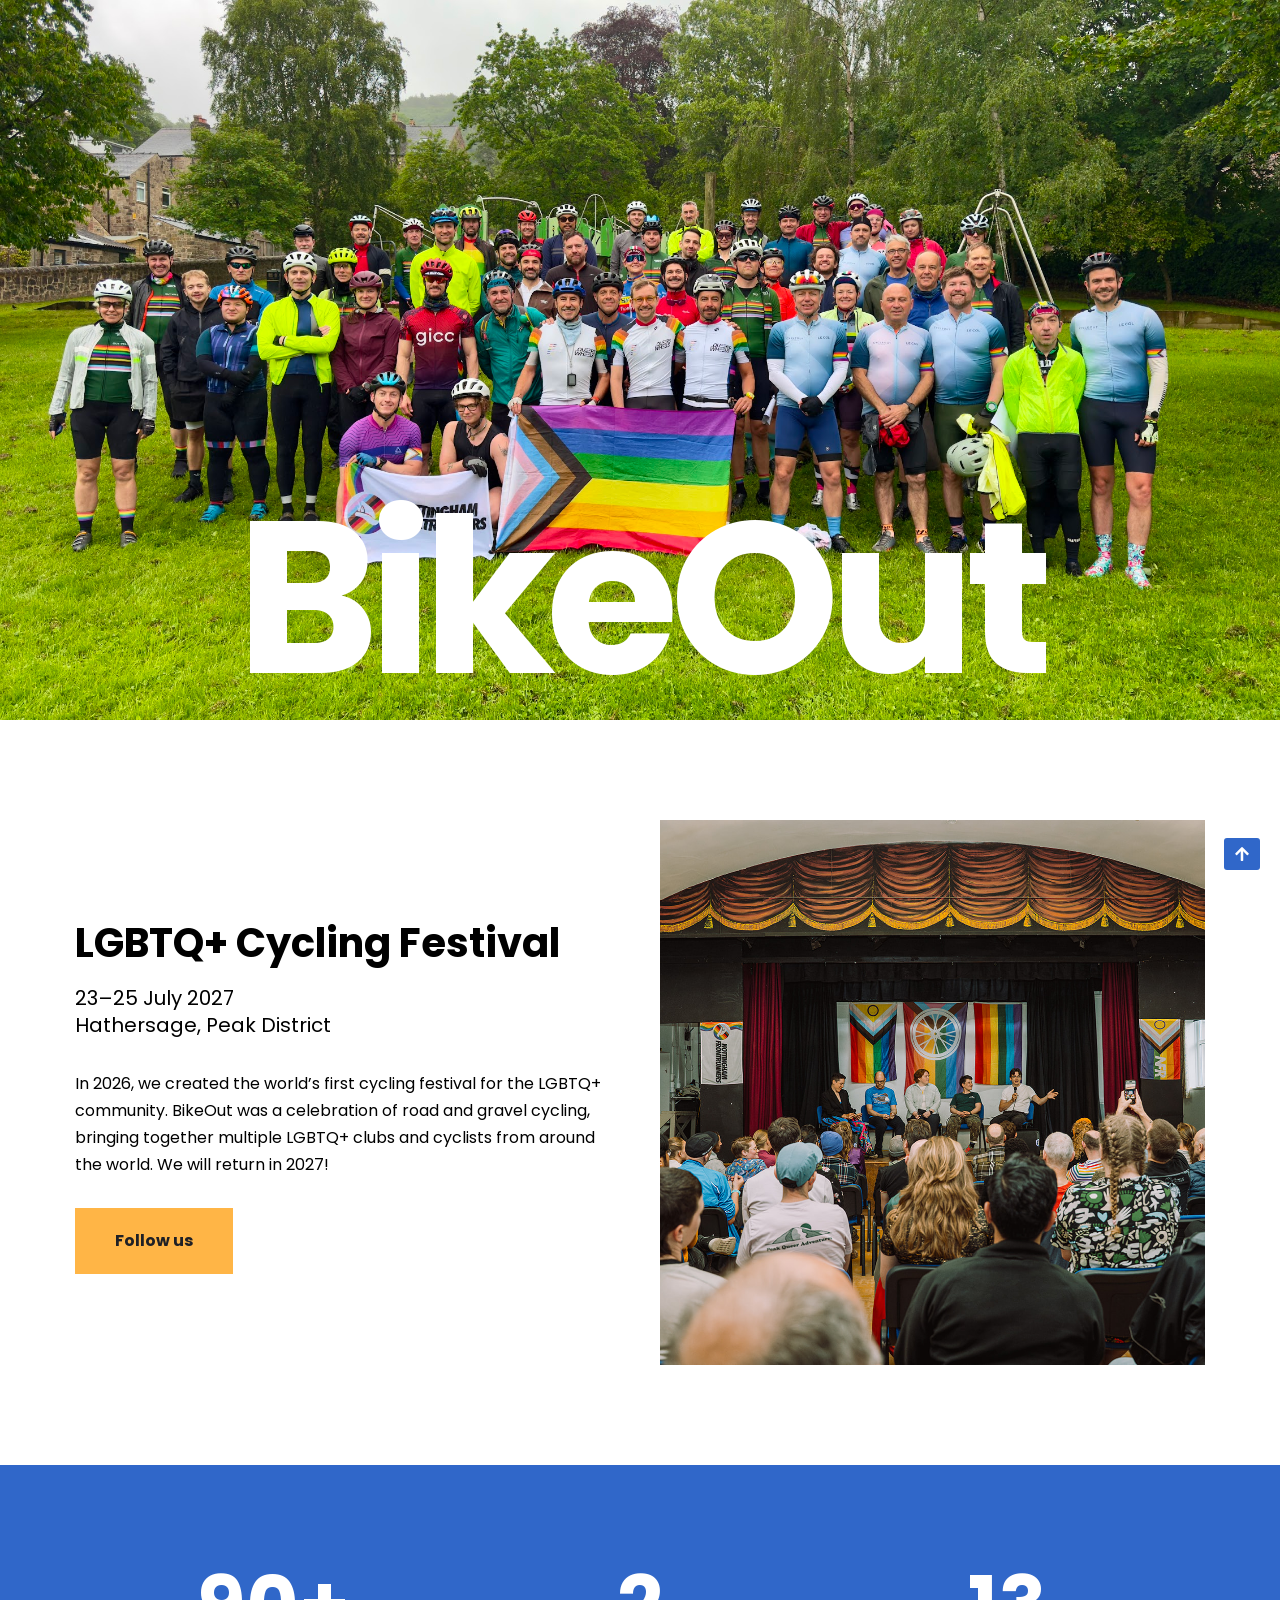
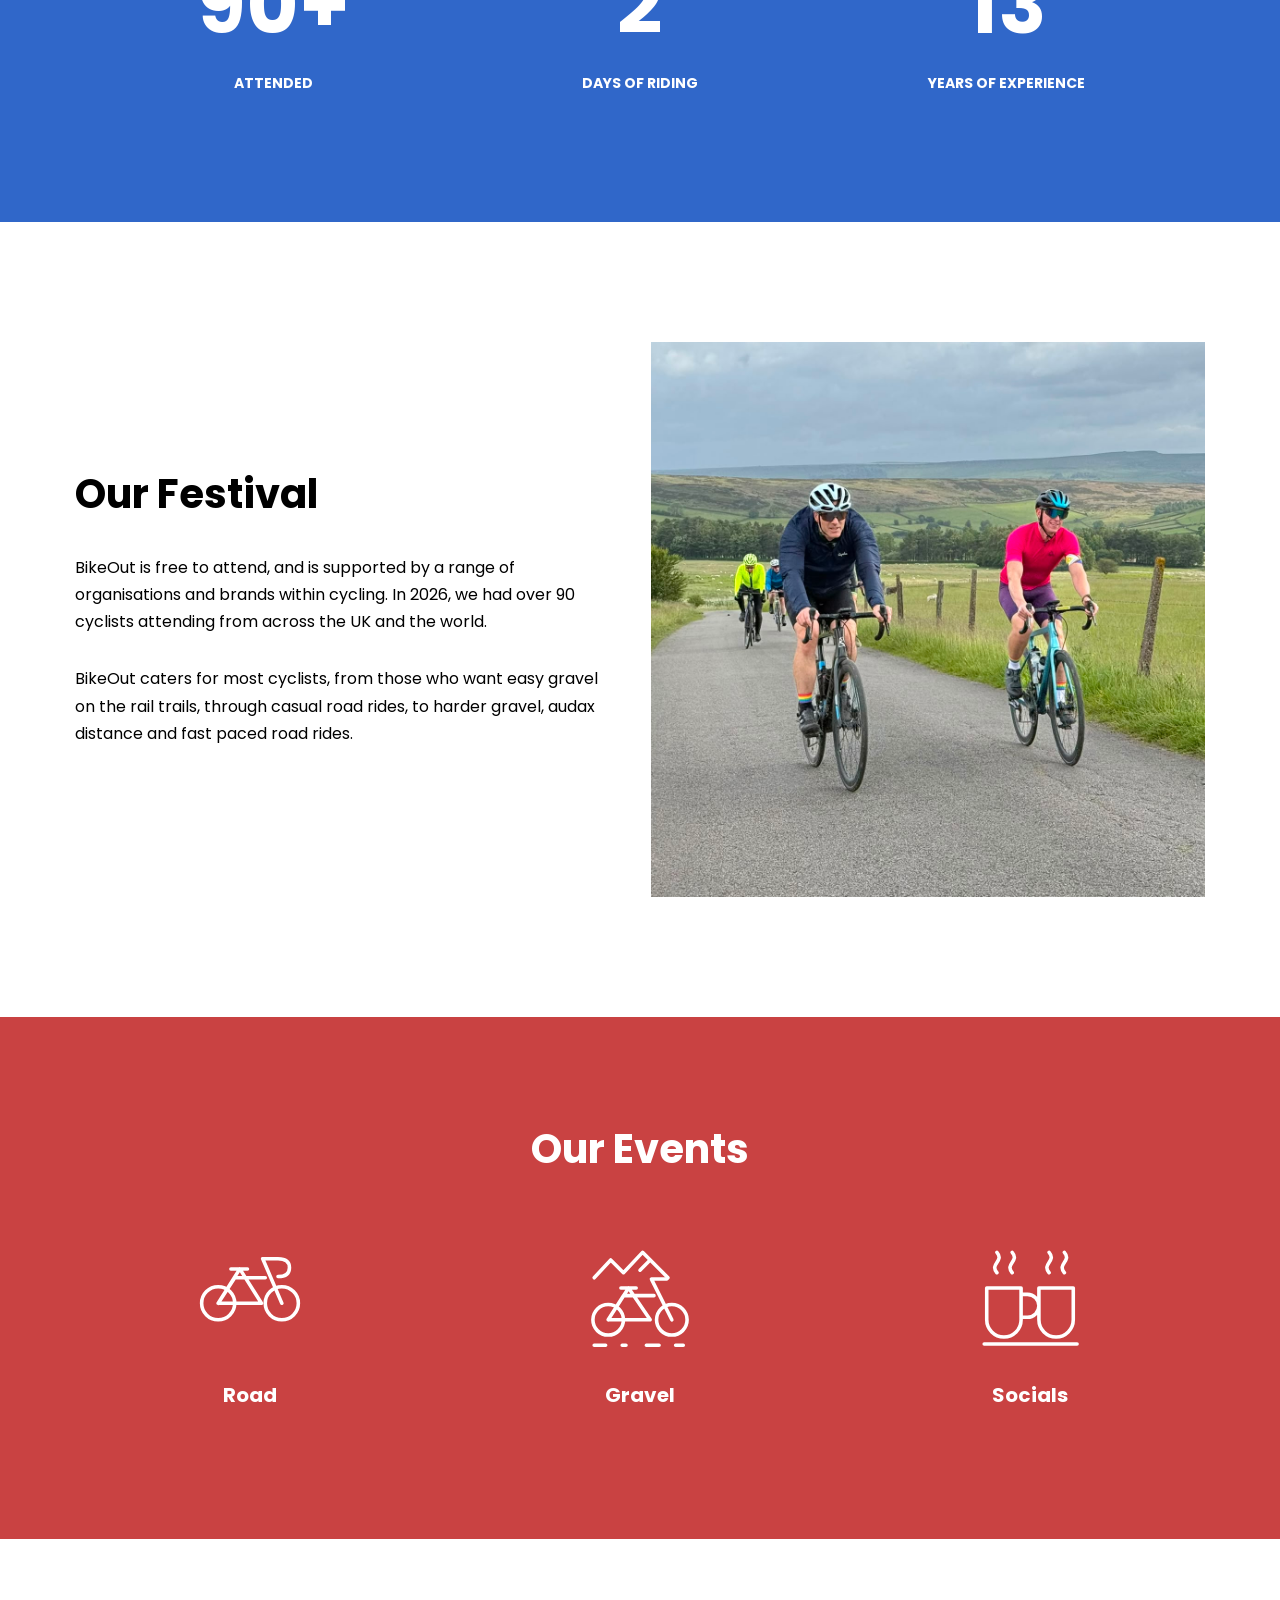
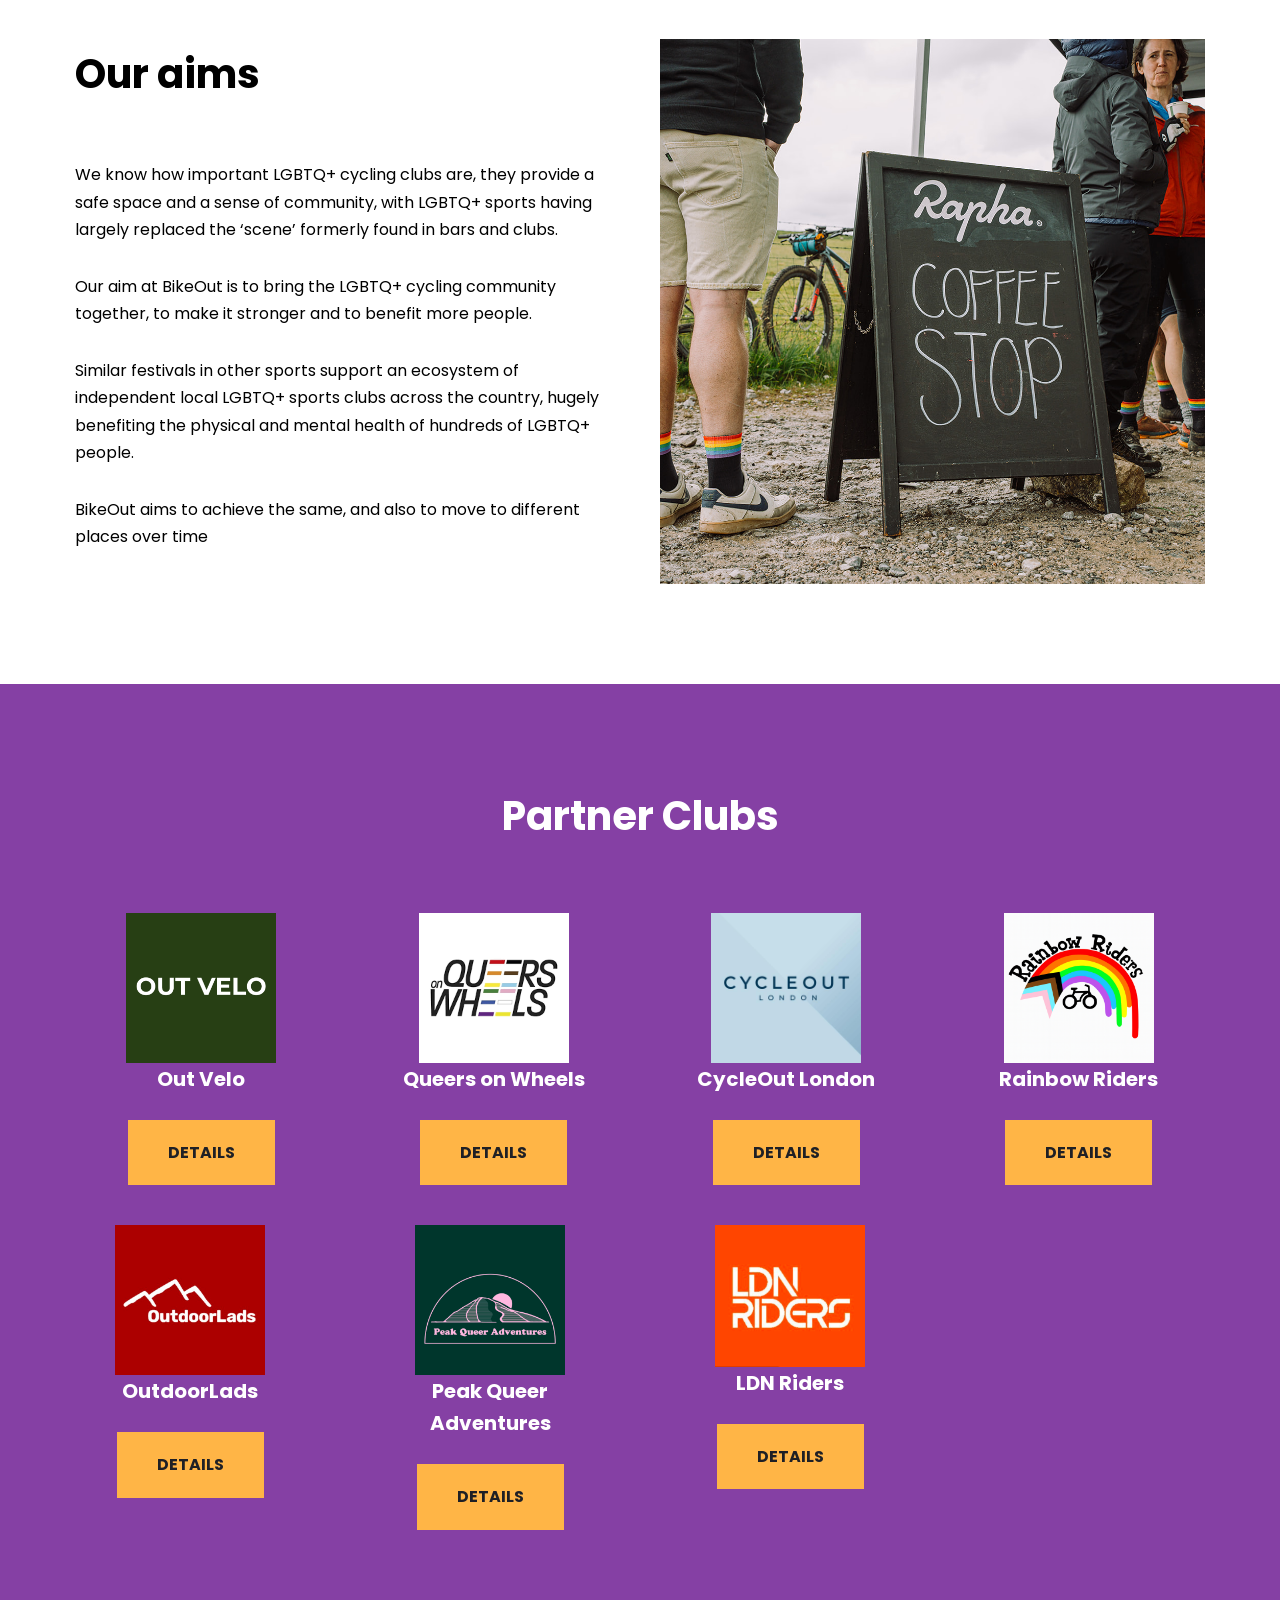
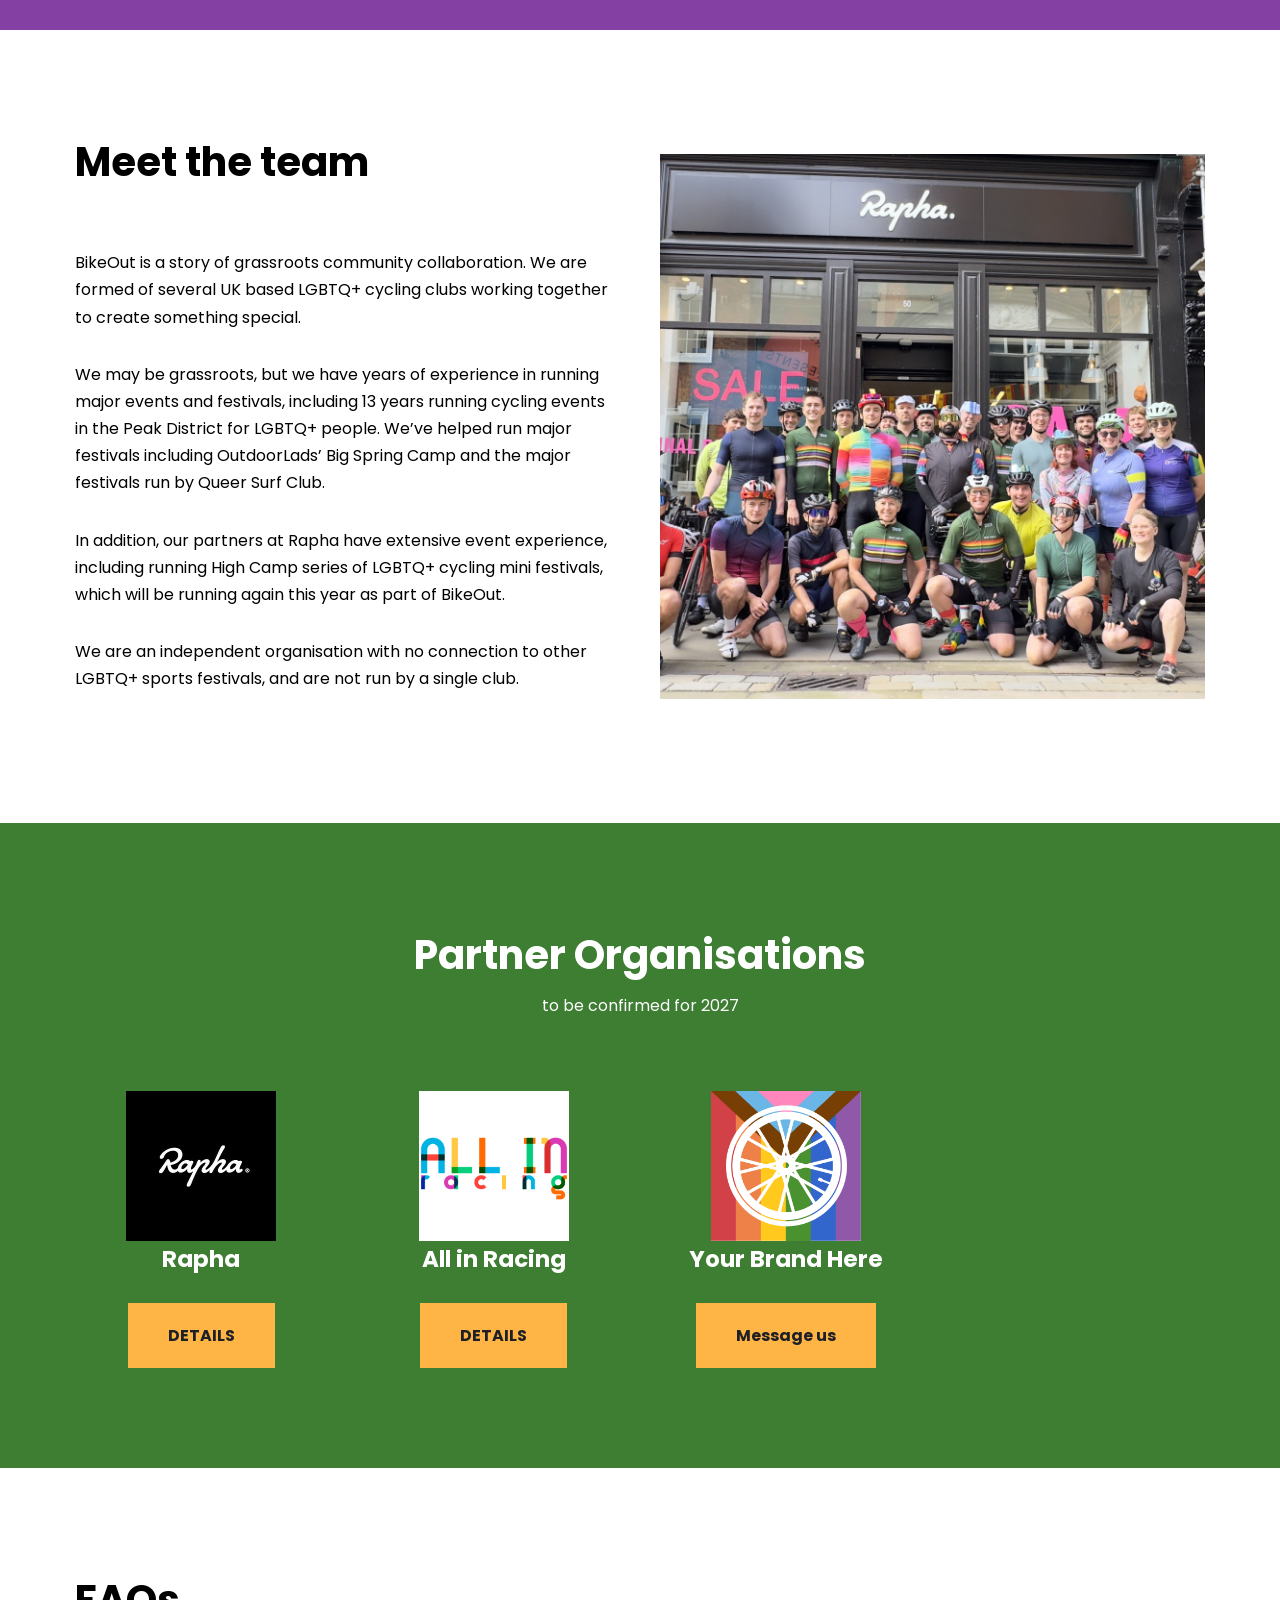
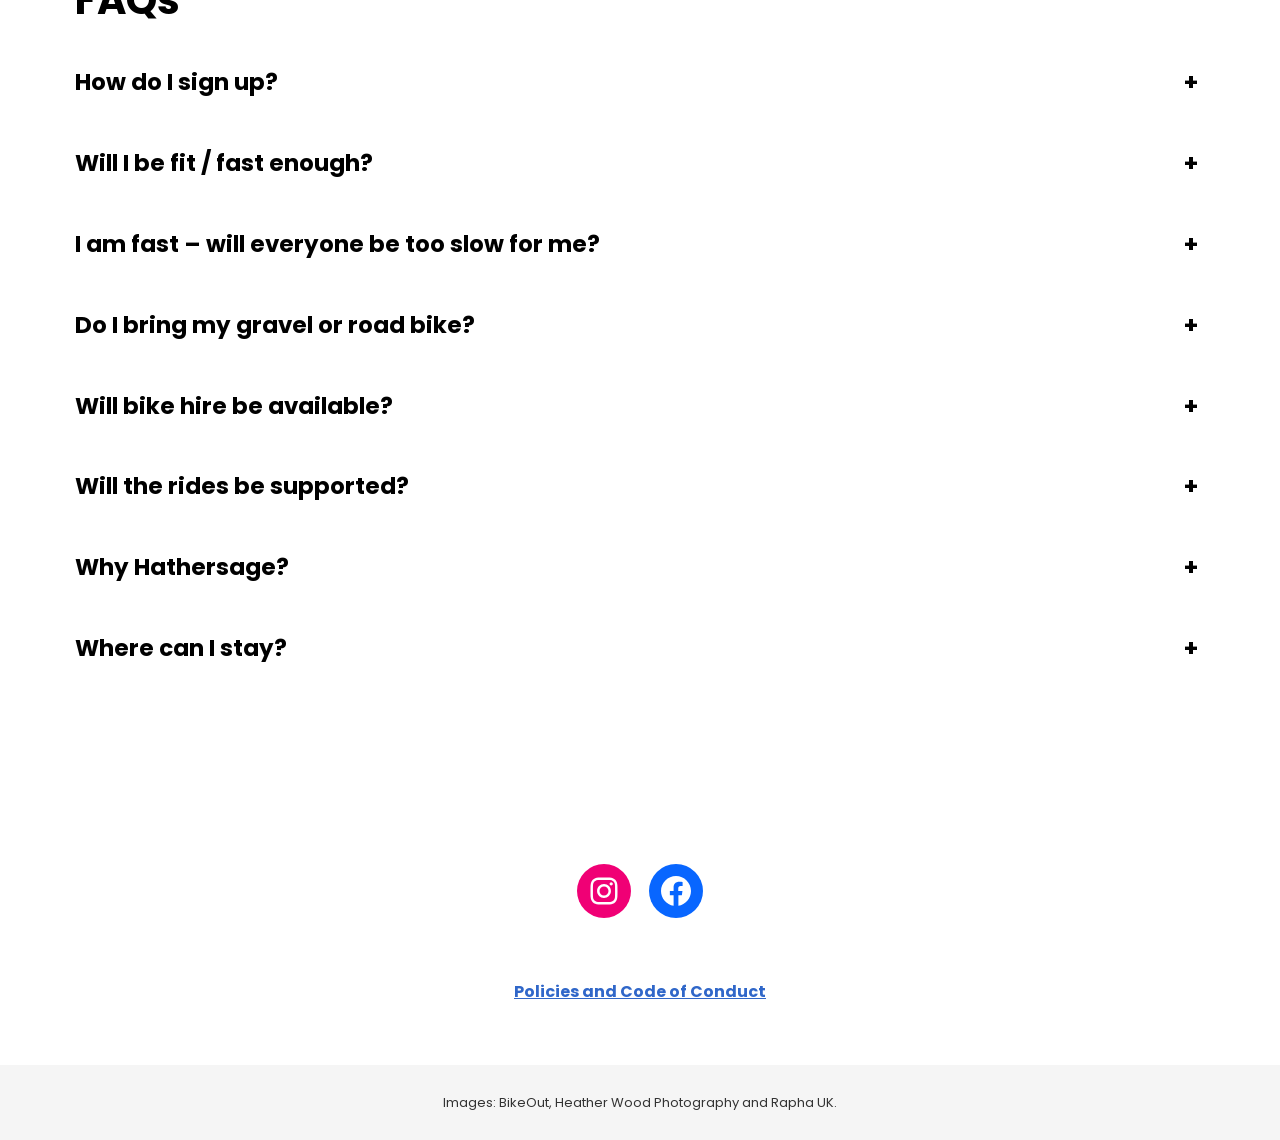
==== commit 7c5e6cfd: "Position LDN Riders beneath CycleOut London" ====
--- a/index.html
+++ b/index.html
@@ -62,7 +62,7 @@
  background:	var(--nv-primary-accent);
  border: none;
 } </style> <style id="core-block-supports-inline-css"> .wp-container-core-buttons-is-layout-fe48e5de{justify-content:center;}.wp-container-core-social-links-is-layout-63375db1{justify-content:flex-start;}
-/*# sourceURL=core-block-supports-inline-css */ </style><link rel="stylesheet" href="/assets/site.css"></head><body class="home wp-singular page-template page-template-page-templates page-template-template-pagebuilder-full-width page-template-page-templatestemplate-pagebuilder-full-width-php page page-id-129 wp-theme-neve  nv-blog-grid nv-sidebar-full-width menu_sidebar_slide_left nv-template" id="neve_body" data-nv-caret-keys="1"><div class="wrapper"><header class="header"> <a class="neve-skip-link show-on-focus" href="/#content"> Skip to content </a><div id="header-grid" class="hfg_header site-header"><div id="header-menu-sidebar" class="header-menu-sidebar tcb menu-sidebar-panel slide_left hfg-pe" data-row-id="sidebar"><div id="header-menu-sidebar-bg" class="header-menu-sidebar-bg"><div class="close-sidebar-panel navbar-toggle-wrapper"> <button type="button" class="hamburger is-active  navbar-toggle active" aria-expanded="false" onclick="if('undefined' !== typeof toggleAriaClick ) { toggleAriaClick() }"> <span class="bars"> <span class="icon-bar"></span> <span class="icon-bar"></span> <span class="icon-bar"></span> </span> <span class="screen-reader-text"> Navigation Menu </span> </button></div><div id="header-menu-sidebar-inner" class="header-menu-sidebar-inner tcb "><div class="builder-item has-nav"><div class="item--inner builder-item--primary-menu has_menu" data-section="header_menu_primary" data-item-id="primary-menu"><div class="nv-nav-wrap"><div role="navigation" class="nav-menu-primary style-border-bottom m-style" aria-label="Primary Menu (Mobile)"><ul id="nv-primary-navigation-mobile-sidebar" class="primary-menu-ul nav-ul menu-mobile"><li id="menu-item-130" class="menu-item menu-item-type-post_type menu-item-object-page menu-item-home current-menu-item page_item page-item-129 current_page_item menu-item-130 nv-active"><div class="wrap"><a href="/" aria-current="page">BikeOut</a></div></li></ul></div></div></div></div></div></div></div><div class="header-menu-sidebar-overlay hfg-ov hfg-pe" onclick="if('undefined' !== typeof toggleAriaClick ) { toggleAriaClick() }"></div></div></header><main id="content" class="neve-main" tabindex="-1"><section class="poster-header" aria-label="BikeOut festival"><div class="poster-photo"><img src="/assets/BikeOut-Gathering.jpg" alt="BikeOut cyclists gathered with Pride flags" width="2263" height="1273" fetchpriority="high"><h1>BikeOut</h1></div></section><section id="wp-block-themeisle-blocks-advanced-columns-e7931e5c" class="wp-block-themeisle-blocks-advanced-columns alignfull has-2-columns has-desktop-equal-layout has-tablet-equal-layout has-mobile-collapsedRows-layout has-vertical-center"><div class="wp-block-themeisle-blocks-advanced-columns-overlay"></div><div class="innerblocks-wrap"><div id="wp-block-themeisle-blocks-advanced-column-311d4b3f" class="wp-block-themeisle-blocks-advanced-column simplified-section-heading"> <h2 id="festival-introduction-title" class="wp-block-themeisle-blocks-advanced-heading wp-block-themeisle-blocks-advanced-heading-9544202b">LGBTQ+ Cycling Festival</h2><p class="intro-festival-date">23–25 July 2027<br>Hathersage, Peak District</p><p class="sg-ai-highlighted-block wp-block-paragraph">In 2026, we created the world’s first cycling festival for the LGBTQ+ community. BikeOut was a celebration of road and gravel cycling, bringing together multiple LGBTQ+ clubs and cyclists from around the world. We will return in 2027!</p><div class="wp-block-buttons is-content-justification-center is-layout-flex wp-container-core-buttons-is-layout-fe48e5de wp-block-buttons-is-layout-flex"><div class="wp-block-button is-style-secondary"><a class="wp-block-button__link wp-element-button" href="https://www.instagram.com/bikeoutfestival/">Follow us</a></div></div></div><div id="wp-block-themeisle-blocks-advanced-column-49224624" class="wp-block-themeisle-blocks-advanced-column"><figure class="wp-block-image size-full"><img decoding="async" src="/assets/bikeout-panel.jpg" alt="Panel discussion at BikeOut, with festival attendees and Pride flags" class="wp-image-386 ed section-photo-crop" style="" loading="eager" width="1600" height="1067"></figure></div></div></section><div id="wp-block-themeisle-blocks-advanced-columns-d41f19f8" class="wp-block-themeisle-blocks-advanced-columns alignfull has-3-columns has-desktop-equal-layout has-tablet-equal-layout has-mobile-collapsedRows-layout has-vertical-unset has-dark-bg o-anim-ready slideInUp"><div class="wp-block-themeisle-blocks-advanced-columns-overlay"></div><div class="innerblocks-wrap"><div id="wp-block-themeisle-blocks-advanced-column-5bde1536" class="wp-block-themeisle-blocks-advanced-column"><h1 id="wp-block-themeisle-blocks-advanced-heading-45cdafb3" class="wp-block-themeisle-blocks-advanced-heading wp-block-themeisle-blocks-advanced-heading-45cdafb3">90+</h1> <span id="wp-block-themeisle-blocks-advanced-heading-d0f3aa1a" class="wp-block-themeisle-blocks-advanced-heading wp-block-themeisle-blocks-advanced-heading-d0f3aa1a"><strong>ATTENDED</strong></span></div><div id="wp-block-themeisle-blocks-advanced-column-a932ac20" class="wp-block-themeisle-blocks-advanced-column"><h1 id="wp-block-themeisle-blocks-advanced-heading-250ef825" class="wp-block-themeisle-blocks-advanced-heading wp-block-themeisle-blocks-advanced-heading-250ef825">2</h1> <span id="wp-block-themeisle-blocks-advanced-heading-40725942" class="wp-block-themeisle-blocks-advanced-heading wp-block-themeisle-blocks-advanced-heading-40725942"><strong>DAYS OF RIDING</strong></span></div><div id="wp-block-themeisle-blocks-advanced-column-f5225388" class="wp-block-themeisle-blocks-advanced-column"><h1 id="wp-block-themeisle-blocks-advanced-heading-6b26d0f3" class="wp-block-themeisle-blocks-advanced-heading wp-block-themeisle-blocks-advanced-heading-6b26d0f3">13</h1> <span id="wp-block-themeisle-blocks-advanced-heading-e0fd27de" class="wp-block-themeisle-blocks-advanced-heading wp-block-themeisle-blocks-advanced-heading-e0fd27de"><strong>YEARS OF EXPERIENCE</strong></span></div></div></div><section id="wp-block-themeisle-blocks-advanced-columns-88d2ee48" class="wp-block-themeisle-blocks-advanced-columns alignfull has-2-columns has-desktop-equal-layout has-tablet-equal-layout has-mobile-collapsedRows-layout has-vertical-center"><div class="wp-block-themeisle-blocks-advanced-columns-overlay"></div><div class="innerblocks-wrap"><div id="wp-block-themeisle-blocks-advanced-column-246c5eb4" class="wp-block-themeisle-blocks-advanced-column simplified-section-heading"> <h2>Our Festival</h2><p class="wp-block-paragraph">BikeOut is free to attend, and is supported by a range of organisations and brands within cycling. In 2026, we had over 90 cyclists attending from across the UK and the world.</p><p class="wp-block-paragraph">BikeOut caters for most cyclists, from those who want easy gravel on the rail trails, through casual road rides, to harder gravel, audax distance and fast paced road rides.</p></div><div id="wp-block-themeisle-blocks-advanced-column-d8dc3166" class="wp-block-themeisle-blocks-advanced-column"><figure class="hathersage-photo"><img src="/assets/hathersage-cycling.jpg" alt="BikeOut cyclists riding through green countryside" width="1600" height="1200" loading="lazy" class=" section-photo-crop" style=""></figure></div></div></section><section id="wp-block-themeisle-blocks-advanced-columns-e4373a2b" class="wp-block-themeisle-blocks-advanced-columns alignfull has-1-columns has-desktop-equal-layout has-tablet-equal-layout has-mobile-equal-layout has-vertical-flex-start has-dark-bg o-anim-ready slideInUp"><div class="wp-block-themeisle-blocks-advanced-columns-overlay"></div><div class="innerblocks-wrap"><div id="wp-block-themeisle-blocks-advanced-column-0b9db5af" class="wp-block-themeisle-blocks-advanced-column"><section id="wp-block-themeisle-blocks-advanced-columns-62d68e08" class="wp-block-themeisle-blocks-advanced-columns has-1-columns has-desktop-equal-layout has-tablet-equal-layout has-mobile-equal-layout has-vertical-flex-start"><div class="wp-block-themeisle-blocks-advanced-columns-overlay"></div><div class="innerblocks-wrap"><div id="wp-block-themeisle-blocks-advanced-column-ba020b38" class="wp-block-themeisle-blocks-advanced-column"><h2 id="wp-block-themeisle-blocks-advanced-heading-6d6c2f48" class="wp-block-themeisle-blocks-advanced-heading wp-block-themeisle-blocks-advanced-heading-6d6c2f48">Our Events</h2></div></div></section><section id="wp-block-themeisle-blocks-advanced-columns-6fc7adce" class="wp-block-themeisle-blocks-advanced-columns has-3-columns has-desktop-equal-layout has-tablet-equal-layout has-mobile-equal-layout has-vertical-flex-start"><div class="wp-block-themeisle-blocks-advanced-columns-overlay"></div><div class="innerblocks-wrap"><div id="wp-block-themeisle-blocks-advanced-column-b5b3ad1c" class="wp-block-themeisle-blocks-advanced-column event-category"><svg xmlns="http://www.w3.org/2000/svg" viewbox="0 0 88 88" fill="none" stroke="currentColor" stroke-width="2.8" stroke-linecap="round" stroke-linejoin="round" class="event-icon" aria-hidden="true" focusable="false"><circle cx="19" cy="45" r="13"></circle><circle cx="69" cy="45" r="13"></circle><path d="m19 45 17-27 17 27H19l13-20h24m13 20L54 10h12q9 0 9 7t-9 7M29 18h13"></path></svg><p class="wp-block-paragraph">Road</p></div><div id="wp-block-themeisle-blocks-advanced-column-efb84bde" class="wp-block-themeisle-blocks-advanced-column event-category"><svg xmlns="http://www.w3.org/2000/svg" viewbox="0 0 88 88" fill="none" stroke="currentColor" stroke-width="2.8" stroke-linecap="round" stroke-linejoin="round" class="event-icon" aria-hidden="true" focusable="false"><path d="m8 25 13-14 10 10L46 5l20 20m-22-6 8-8"></path><circle cx="19" cy="58" r="12"></circle><circle cx="69" cy="58" r="12"></circle><path d="m19 58 16-25 17 25H19l12-19h24m14 19L53 26h12M29 33h12M8 78h9m13 0h3m16 0h10m13 0h6"></path></svg><p class="wp-block-paragraph">Gravel</p></div><div id="wp-block-themeisle-blocks-advanced-column-6be03cf4" class="wp-block-themeisle-blocks-advanced-column event-category"><svg xmlns="http://www.w3.org/2000/svg" viewbox="0 0 88 88" fill="none" stroke="currentColor" stroke-width="2.8" stroke-linecap="round" stroke-linejoin="round" class="event-icon" aria-hidden="true" focusable="false"><path d="M10 33h27v25a13.5 13.5 0 0 1-27 0V33Zm27 5h5a9 9 0 0 1 0 18h-5M51 33h27v25a13.5 13.5 0 0 1-27 0V33ZM8 77h73M18 21c-6-7 6-9 0-16m12 16c-6-7 6-9 0-16m29 16c-6-7 6-9 0-16m12 16c-6-7 6-9 0-16"></path></svg><p class="wp-block-paragraph">Socials</p></div></div></section></div></div></section><section id="wp-block-themeisle-blocks-advanced-columns-b681a8d9" class="wp-block-themeisle-blocks-advanced-columns alignfull has-2-columns has-desktop-equal-layout has-tablet-equal-layout has-mobile-collapsedRows-layout has-vertical-center"><div class="wp-block-themeisle-blocks-advanced-columns-overlay"></div><div class="innerblocks-wrap"><div id="wp-block-themeisle-blocks-advanced-column-4d98644c" class="wp-block-themeisle-blocks-advanced-column simplified-section-heading"> <h2 id="wp-block-themeisle-blocks-advanced-heading-6d0bfabf" class="wp-block-themeisle-blocks-advanced-heading wp-block-themeisle-blocks-advanced-heading-6d0bfabf">Our aims</h2><p class="wp-block-paragraph"><br>We know how important LGBTQ+ cycling clubs are, they provide a safe space and a sense of community, with LGBTQ+ sports having largely replaced the ‘scene’ formerly found in bars and clubs.</p><p class="wp-block-paragraph">Our aim at BikeOut is to bring the LGBTQ+ cycling community together, to make it stronger and to benefit more people.</p><p class="wp-block-paragraph">Similar festivals in other sports support an ecosystem of independent local LGBTQ+ sports clubs across the country, hugely benefiting the physical and mental health of hundreds of LGBTQ+ people.</p><p class="wp-block-paragraph">BikeOut aims to achieve the same, and also to move to different places over time</p></div><div id="wp-block-themeisle-blocks-advanced-column-d9d5e190" class="wp-block-themeisle-blocks-advanced-column"><figure class="wp-block-image size-full"><img decoding="async" src="/assets/rapha-coffee-stop.jpg" alt="Rapha coffee stop at BikeOut, with cyclists gathered around a café sign" class="wp-image-384 ls-is-cached ed section-photo-crop" loading="eager" width="1600" height="1067" style=""></figure></div></div></section><section id="wp-block-themeisle-blocks-advanced-columns-152ab99c" class="wp-block-themeisle-blocks-advanced-columns alignfull has-1-columns has-desktop-equal-layout has-tablet-equal-layout has-mobile-equal-layout has-vertical-flex-start has-dark-bg o-anim-ready slideInUp"><div class="wp-block-themeisle-blocks-advanced-columns-overlay"></div><div class="innerblocks-wrap"><div id="wp-block-themeisle-blocks-advanced-column-df191a86" class="wp-block-themeisle-blocks-advanced-column"><section id="wp-block-themeisle-blocks-advanced-columns-2d0e4103" class="wp-block-themeisle-blocks-advanced-columns has-1-columns has-desktop-equal-layout has-tablet-equal-layout has-mobile-equal-layout has-vertical-flex-start"><div class="wp-block-themeisle-blocks-advanced-columns-overlay"></div><div class="innerblocks-wrap"><div id="wp-block-themeisle-blocks-advanced-column-6db8ce09" class="wp-block-themeisle-blocks-advanced-column"><h2 id="wp-block-themeisle-blocks-advanced-heading-6fa09ec1" class="wp-block-themeisle-blocks-advanced-heading wp-block-themeisle-blocks-advanced-heading-6fa09ec1">Partner Clubs</h2></div></div></section><section id="wp-block-themeisle-blocks-advanced-columns-3c939e4d" class="wp-block-themeisle-blocks-advanced-columns has-4-columns has-desktop-equal-layout has-tablet-equal-layout has-mobile-collapsedRows-layout has-vertical-flex-start"><div class="wp-block-themeisle-blocks-advanced-columns-overlay"></div><div class="innerblocks-wrap"><div id="wp-block-themeisle-blocks-advanced-column-9bb249cb" class="wp-block-themeisle-blocks-advanced-column"><div class="wp-block-image"><figure class="aligncenter size-full is-resized"><img decoding="async" src="/assets/Out-Velo-Square-Plain.png" alt="" class="wp-image-320 ls-is-cached ed" style="width:150px;height:auto" loading="eager"></figure></div><h2 id="wp-block-themeisle-blocks-advanced-heading-8fcb3ec3" class="wp-block-themeisle-blocks-advanced-heading wp-block-themeisle-blocks-advanced-heading-8fcb3ec3">Out Velo</h2><div class="wp-block-buttons is-content-justification-center is-layout-flex wp-container-core-buttons-is-layout-fe48e5de wp-block-buttons-is-layout-flex"><div class="wp-block-button is-style-secondary"><a class="wp-block-button__link wp-element-button" href="https://outvelo.cc/">DETAILS</a></div></div></div><div id="wp-block-themeisle-blocks-advanced-column-99d2aee5" class="wp-block-themeisle-blocks-advanced-column"><div class="wp-block-image"><figure class="aligncenter size-full is-resized"><img decoding="async" src="/assets/QOW.png" alt="" class="wp-image-321 ls-is-cached ed" style="width:150px;height:auto" loading="eager"></figure></div><h2 id="wp-block-themeisle-blocks-advanced-heading-901b5c89" class="wp-block-themeisle-blocks-advanced-heading wp-block-themeisle-blocks-advanced-heading-901b5c89">Queers on Wheels</h2><div class="wp-block-buttons is-content-justification-center is-layout-flex wp-container-core-buttons-is-layout-fe48e5de wp-block-buttons-is-layout-flex"><div class="wp-block-button is-style-secondary"><a class="wp-block-button__link wp-element-button" href="https://www.instagram.com/queersonwheels_/?hl=en">DETAILS</a></div></div></div><div id="wp-block-themeisle-blocks-advanced-column-912f83d3" class="wp-block-themeisle-blocks-advanced-column"><div class="wp-block-image"><figure class="aligncenter size-full is-resized"><img decoding="async" src="/assets/Cycle-out.jpg" alt="" class="wp-image-322 ls-is-cached ed" style="width:150px;height:auto" loading="eager"></figure></div><h2 id="wp-block-themeisle-blocks-advanced-heading-b51791a5" class="wp-block-themeisle-blocks-advanced-heading wp-block-themeisle-blocks-advanced-heading-b51791a5">CycleOut London</h2><div class="wp-block-buttons is-content-justification-center is-layout-flex wp-container-core-buttons-is-layout-fe48e5de wp-block-buttons-is-layout-flex"><div class="wp-block-button is-style-secondary"><a class="wp-block-button__link wp-element-button" href="https://www.cycleoutlondon.org.uk/">DETAILS</a></div></div></div><div id="wp-block-themeisle-blocks-advanced-column-63b5d2db" class="wp-block-themeisle-blocks-advanced-column"><div class="wp-block-image sg-ai-highlighted-block"><figure class="aligncenter size-full is-resized"><img decoding="async" src="/assets/a0a40ff7-7099-42d9-8319-295e8e7619d4_0.png" alt="" class="wp-image-327 ls-is-cached ed" style="width:150px;height:auto" loading="eager"></figure></div><h2 id="wp-block-themeisle-blocks-advanced-heading-a9db49c0" class="wp-block-themeisle-blocks-advanced-heading wp-block-themeisle-blocks-advanced-heading-a9db49c0">Rainbow Riders</h2><div class="wp-block-buttons is-content-justification-center is-layout-flex wp-container-core-buttons-is-layout-fe48e5de wp-block-buttons-is-layout-flex"><div class="wp-block-button is-style-secondary"><a class="wp-block-button__link wp-element-button" href="https://rainbowriders.co.uk/">DETAILS</a></div></div></div></div></section><section id="wp-block-themeisle-blocks-advanced-columns-23f50b3d" class="wp-block-themeisle-blocks-advanced-columns has-4-columns has-desktop-equal-layout has-tablet-equal-layout has-mobile-collapsedRows-layout has-vertical-flex-start"><div class="wp-block-themeisle-blocks-advanced-columns-overlay"></div><div class="innerblocks-wrap club-partners-three"><div id="wp-block-themeisle-blocks-advanced-column-b6030ba8" class="wp-block-themeisle-blocks-advanced-column"><div class="wp-block-image sg-ai-highlighted-block"><figure class="aligncenter size-full is-resized"><img decoding="async" src="/assets/Outdoor-Lads-Logo-e1769189182310.jpg" alt="" class="wp-image-486 ls-is-cached ed" style="aspect-ratio:1;object-fit:cover;width:150px;height:auto" loading="eager"></figure></div><h2 id="wp-block-themeisle-blocks-advanced-heading-23d09c42" class="wp-block-themeisle-blocks-advanced-heading wp-block-themeisle-blocks-advanced-heading-23d09c42">OutdoorLads</h2><div class="wp-block-buttons is-content-justification-center is-layout-flex wp-container-core-buttons-is-layout-fe48e5de wp-block-buttons-is-layout-flex"><div class="wp-block-button is-style-secondary"><a class="wp-block-button__link wp-element-button" href="http://www.outdoorlads.com/">DETAILS</a></div></div></div><div id="wp-block-themeisle-blocks-advanced-column-ca312ac5" class="wp-block-themeisle-blocks-advanced-column"><div class="wp-block-image sg-ai-highlighted-block"><figure class="aligncenter size-full is-resized"><img decoding="async" src="/assets/ldn-riders-orange.png" alt="LDN Riders logo" class="wp-image-462 ls-is-cached ed" style="width:150px;height:auto" loading="eager"></figure></div><h2 id="wp-block-themeisle-blocks-advanced-heading-8c337129" class="wp-block-themeisle-blocks-advanced-heading wp-block-themeisle-blocks-advanced-heading-8c337129">LDN Riders</h2><div class="wp-block-buttons is-content-justification-center is-layout-flex wp-container-core-buttons-is-layout-fe48e5de wp-block-buttons-is-layout-flex"><div class="wp-block-button is-style-secondary"><a class="wp-block-button__link wp-element-button" href="https://www.ldnriders.com/">DETAILS</a></div></div></div><div id="wp-block-themeisle-blocks-advanced-column-b7a2b543" class="wp-block-themeisle-blocks-advanced-column"><div class="wp-block-image sg-ai-highlighted-block"><figure class="aligncenter size-full is-resized"><img decoding="async" src="/assets/1000046569-1.png" alt="" class="wp-image-507 ls-is-cached ed" style="width:150px;height:auto" loading="eager"></figure></div><h2 id="wp-block-themeisle-blocks-advanced-heading-9eca05fd" class="wp-block-themeisle-blocks-advanced-heading wp-block-themeisle-blocks-advanced-heading-9eca05fd">Peak Queer Adventures</h2><div class="wp-block-buttons is-content-justification-center is-layout-flex wp-container-core-buttons-is-layout-fe48e5de wp-block-buttons-is-layout-flex"><div class="wp-block-button is-style-secondary"><a class="wp-block-button__link wp-element-button" href="https://www.instagram.com/peakqueeradventures?igsh=NndzMmVlMmZvdGE1">DETAILS</a></div></div></div></div></section></div></div></section><section id="wp-block-themeisle-blocks-advanced-columns-0cf7bdae" class="wp-block-themeisle-blocks-advanced-columns alignfull has-2-columns has-desktop-equal-layout has-tablet-equal-layout has-mobile-collapsedRows-layout has-vertical-center"><div class="wp-block-themeisle-blocks-advanced-columns-overlay"></div><div class="innerblocks-wrap"><div id="wp-block-themeisle-blocks-advanced-column-ac6d07b6" class="wp-block-themeisle-blocks-advanced-column simplified-section-heading"> <h2 id="wp-block-themeisle-blocks-advanced-heading-bf12b2e0" class="wp-block-themeisle-blocks-advanced-heading wp-block-themeisle-blocks-advanced-heading-bf12b2e0">Meet the team</h2><p class="wp-block-paragraph"><br>BikeOut is a story of grassroots community collaboration. We are formed of several UK based LGBTQ+ cycling clubs working together to create something special.</p><p class="sg-ai-highlighted-block wp-block-paragraph">We may be grassroots, but we have years of experience in running major events and festivals, including 13 years running cycling events in the Peak District for LGBTQ+ people. We’ve helped run major festivals including OutdoorLads’ Big Spring Camp and the major festivals run by Queer Surf Club.</p><p class="wp-block-paragraph">In addition, our partners at Rapha have extensive event experience, including running High Camp series of LGBTQ+ cycling mini festivals, which will be running again this year as part of BikeOut.</p><p class="wp-block-paragraph">We are an independent organisation with no connection to other LGBTQ+ sports festivals, and are not run by a single club.</p></div><div id="wp-block-themeisle-blocks-advanced-column-953b7613" class="wp-block-themeisle-blocks-advanced-column"><figure class="wp-block-image size-full"><img decoding="async" src="/assets/IMG_2913-edited.jpeg" alt="" class="wp-image-417 ed section-photo-crop" loading="eager" style=""></figure></div></div></section><section id="wp-block-themeisle-blocks-advanced-columns-d9d62ad3" class="wp-block-themeisle-blocks-advanced-columns alignfull has-1-columns has-desktop-equal-layout has-tablet-equal-layout has-mobile-equal-layout has-vertical-flex-start has-dark-bg o-anim-ready slideInUp"><div class="wp-block-themeisle-blocks-advanced-columns-overlay"></div><div class="innerblocks-wrap"><div id="wp-block-themeisle-blocks-advanced-column-cfc5959a" class="wp-block-themeisle-blocks-advanced-column"><section id="wp-block-themeisle-blocks-advanced-columns-7b87c1fa" class="wp-block-themeisle-blocks-advanced-columns has-1-columns has-desktop-equal-layout has-tablet-equal-layout has-mobile-equal-layout has-vertical-flex-start"><div class="wp-block-themeisle-blocks-advanced-columns-overlay"></div><div class="innerblocks-wrap"><div id="wp-block-themeisle-blocks-advanced-column-dd46a50b" class="wp-block-themeisle-blocks-advanced-column"> <h2 id="wp-block-themeisle-blocks-advanced-heading-269c8eb6" class="wp-block-themeisle-blocks-advanced-heading wp-block-themeisle-blocks-advanced-heading-269c8eb6">Partner Organisations</h2><p class="partner-clubs-note">to be confirmed for 2027</p></div></div></section><section id="wp-block-themeisle-blocks-advanced-columns-01aa27b4" class="wp-block-themeisle-blocks-advanced-columns has-3-columns has-desktop-equal-layout has-tablet-equal-layout has-mobile-collapsedRows-layout has-vertical-flex-start"><div class="wp-block-themeisle-blocks-advanced-columns-overlay"></div><div class="innerblocks-wrap"><div id="wp-block-themeisle-blocks-advanced-column-f2cf3c12" class="wp-block-themeisle-blocks-advanced-column"><div class="wp-block-image"><figure class="aligncenter size-full is-resized"><img decoding="async" src="/assets/cd3490c625f17ba0b3646b94c2a78c8d.jpg" alt="" class="wp-image-339 ed" style="width:150px;height:auto" loading="eager"></figure></div><h2 id="wp-block-themeisle-blocks-advanced-heading-0acf90b2" class="wp-block-themeisle-blocks-advanced-heading wp-block-themeisle-blocks-advanced-heading-0acf90b2">Rapha</h2><div class="wp-block-buttons is-content-justification-center is-layout-flex wp-container-core-buttons-is-layout-fe48e5de wp-block-buttons-is-layout-flex"><div class="wp-block-button is-style-secondary"><a class="wp-block-button__link wp-element-button" href="http://rapha.cc/">DETAILS</a></div></div></div><div id="wp-block-themeisle-blocks-advanced-column-3586ec52" class="wp-block-themeisle-blocks-advanced-column"><div class="wp-block-image"><figure class="aligncenter size-full is-resized"><img decoding="async" src="/assets/049c4b_59a5e592765c45918a51c168706fbf4emv2.png" alt="" class="wp-image-340 ed" style="width:150px;height:auto" loading="eager"></figure></div><h2 id="wp-block-themeisle-blocks-advanced-heading-c6ba6ddd" class="wp-block-themeisle-blocks-advanced-heading wp-block-themeisle-blocks-advanced-heading-c6ba6ddd">All in Racing</h2><div class="wp-block-buttons is-content-justification-center is-layout-flex wp-container-core-buttons-is-layout-fe48e5de wp-block-buttons-is-layout-flex"><div class="wp-block-button is-style-secondary"><a class="wp-block-button__link wp-element-button" href="https://www.allinracing.org/">DETAILS</a></div></div></div><div id="wp-block-themeisle-blocks-advanced-column-a618a016" class="wp-block-themeisle-blocks-advanced-column"><div class="wp-block-image"><figure class="aligncenter size-full is-resized"><img decoding="async" src="/assets/LGBTCN-Logo-2-1.png" alt="" class="wp-image-452 ed" style="width:150px;height:auto" loading="eager"></figure></div><h2 id="wp-block-themeisle-blocks-advanced-heading-7c6564dc" class="wp-block-themeisle-blocks-advanced-heading wp-block-themeisle-blocks-advanced-heading-7c6564dc">Your Brand Here</h2><div class="wp-block-buttons is-content-justification-center is-layout-flex wp-container-core-buttons-is-layout-fe48e5de wp-block-buttons-is-layout-flex"><div class="wp-block-button is-style-secondary"><a class="wp-block-button__link wp-element-button" href="https://www.instagram.com/bikeoutfestival/">Message us</a></div></div></div></div></section></div></div></section><section id="wp-block-themeisle-blocks-advanced-columns-f65f7730" class="wp-block-themeisle-blocks-advanced-columns alignfull has-1-columns has-desktop-equal-layout has-tablet-equal-layout has-mobile-collapsedRows-layout has-vertical-center"><div class="wp-block-themeisle-blocks-advanced-columns-overlay"></div><div class="innerblocks-wrap"><div id="wp-block-themeisle-blocks-advanced-column-a8ea5d79" class="wp-block-themeisle-blocks-advanced-column"><h2 id="wp-block-themeisle-blocks-advanced-heading-714a1052" class="wp-block-themeisle-blocks-advanced-heading wp-block-themeisle-blocks-advanced-heading-714a1052">FAQs</h2><div role="group" class="wp-block-accordion is-layout-flow wp-block-accordion-is-layout-flow"><div class="wp-block-accordion-item is-layout-flow wp-block-accordion-item-is-layout-flow"><h3 class="wp-block-accordion-heading has-icon has-icon-right"><button aria-expanded="false" aria-controls="sign-up-panel" id="sign-up" type="button" class="wp-block-accordion-heading__toggle"><span class="wp-block-accordion-heading__toggle-title">How do I sign up?</span><span class="wp-block-accordion-heading__toggle-icon" aria-hidden="true">+</span></button></h3><div aria-labelledby="sign-up" id="sign-up-panel" role="region" class="wp-block-accordion-panel is-layout-flow wp-block-accordion-panel-is-layout-flow" hidden="hidden"><p class="wp-block-paragraph">Our app will launch for sign ups in the spring. Please check back then, and <a href="https://www.instagram.com/bikeoutfestival/">follow us on Instagram</a> for updates.</p></div></div><div class="wp-block-accordion-item is-layout-flow wp-block-accordion-item-is-layout-flow"><h3 class="wp-block-accordion-heading has-icon has-icon-right"><button aria-expanded="false" aria-controls="accordion-item-1-panel" id="accordion-item-1" type="button" class="wp-block-accordion-heading__toggle"><span class="wp-block-accordion-heading__toggle-title">Will I be fit / fast enough?</span><span class="wp-block-accordion-heading__toggle-icon" aria-hidden="true">+</span></button></h3><div aria-labelledby="accordion-item-1" id="accordion-item-1-panel" role="region" class="wp-block-accordion-panel is-layout-flow wp-block-accordion-panel-is-layout-flow" hidden="hidden"><p class="wp-block-paragraph">We aim to cater for all. Many of the gravel rides will be shorter and at an easier pace, although still adventurous and hilly – suitable for those used to riding 40km on a gravel/road mix with hills.</p><p class="wp-block-paragraph">On road, if you’re used to riding 80km with hills, you will be fine for the longer road routes. We will split each ride into smaller groups so that everyone is comfortable with the pace. For the road rides, we expect the biggest groups of riders to complete the hilly routes at about 22kph average but this will vary widely, with some bunches at 19 and some at 25+.</p></div></div><div class="wp-block-accordion-item is-layout-flow wp-block-accordion-item-is-layout-flow"><h3 class="wp-block-accordion-heading has-icon has-icon-right"><button aria-expanded="false" aria-controls="accordion-item-2-panel" id="accordion-item-2" type="button" class="wp-block-accordion-heading__toggle"><span class="wp-block-accordion-heading__toggle-title">I am fast – will everyone be too slow for me?</span><span class="wp-block-accordion-heading__toggle-icon" aria-hidden="true">+</span></button></h3><div aria-labelledby="accordion-item-2" id="accordion-item-2-panel" role="region" class="wp-block-accordion-panel is-layout-flow wp-block-accordion-panel-is-layout-flow" hidden="hidden"><p class="wp-block-paragraph">This is unlikely. There are a couple of local event organisers who can ride above the pace any UK LGBTQ+ club runs regular rides – 30kph+ on a flat ride – and blast up their local hills. So you’ll have company! Good luck chasing!</p></div></div><div class="wp-block-accordion-item is-layout-flow wp-block-accordion-item-is-layout-flow"><h3 class="wp-block-accordion-heading has-icon has-icon-right"><button aria-expanded="false" aria-controls="accordion-item-3-panel" id="accordion-item-3" type="button" class="wp-block-accordion-heading__toggle"><span class="wp-block-accordion-heading__toggle-title">Do I bring my gravel or road bike?</span><span class="wp-block-accordion-heading__toggle-icon" aria-hidden="true">+</span></button></h3><div aria-labelledby="accordion-item-3" id="accordion-item-3-panel" role="region" class="wp-block-accordion-panel is-layout-flow wp-block-accordion-panel-is-layout-flow" hidden="hidden"><p class="wp-block-paragraph">If you have to choose, choose gravel – if you do one of the easier pace road rides on the gravel bike, you’ll be fine, the terrain is very hilly, and we’ll not be going crazy on pace. Gravel bikes will not be suitable for the faster road rides, however.</p></div></div><div class="wp-block-accordion-item is-layout-flow wp-block-accordion-item-is-layout-flow"><h3 class="wp-block-accordion-heading has-icon has-icon-right"><button aria-expanded="false" aria-controls="accordion-item-4-panel" id="accordion-item-4" type="button" class="wp-block-accordion-heading__toggle"><span class="wp-block-accordion-heading__toggle-title">Will bike hire be available? </span><span class="wp-block-accordion-heading__toggle-icon" aria-hidden="true">+</span></button></h3><div aria-labelledby="accordion-item-4" id="accordion-item-4-panel" role="region" class="wp-block-accordion-panel is-layout-flow wp-block-accordion-panel-is-layout-flow" hidden="hidden"><p class="wp-block-paragraph">Yes, you can hire good quality bikes from Alpkit in Hathersage. Please contact them directly. We also hope to have demo bikes available from Canyon but this is TBC.</p></div></div><div class="wp-block-accordion-item is-layout-flow wp-block-accordion-item-is-layout-flow"><h3 class="wp-block-accordion-heading has-icon has-icon-right"><button aria-expanded="false" aria-controls="accordion-item-5-panel" id="accordion-item-5" type="button" class="wp-block-accordion-heading__toggle"><span class="wp-block-accordion-heading__toggle-title">Will the rides be supported? </span><span class="wp-block-accordion-heading__toggle-icon" aria-hidden="true">+</span></button></h3><div aria-labelledby="accordion-item-5" id="accordion-item-5-panel" role="region" class="wp-block-accordion-panel is-layout-flow wp-block-accordion-panel-is-layout-flow" hidden="hidden"><p class="wp-block-paragraph">Rides will have an allocated Ride Captain but they are all unsupported and self led in terms of navigation. The event organisers cannot assist you in the event of medial or mechanical emergency.</p></div></div><div class="wp-block-accordion-item is-layout-flow wp-block-accordion-item-is-layout-flow"><h3 class="wp-block-accordion-heading has-icon has-icon-right"><button aria-expanded="false" aria-controls="why-hathersage-panel" id="why-hathersage" type="button" class="wp-block-accordion-heading__toggle"><span class="wp-block-accordion-heading__toggle-title">Why Hathersage?</span><span class="wp-block-accordion-heading__toggle-icon" aria-hidden="true">+</span></button></h3><div aria-labelledby="why-hathersage" id="why-hathersage-panel" role="region" class="wp-block-accordion-panel is-layout-flow wp-block-accordion-panel-is-layout-flow" hidden="hidden"><p class="wp-block-paragraph">Our base, Hathersage, offers unparalleled opportunities for road and gravel cycling in the UK, making it a premier destination for riders of all levels.</p></div></div><div class="wp-block-accordion-item is-layout-flow wp-block-accordion-item-is-layout-flow"><h3 class="wp-block-accordion-heading has-icon has-icon-right"><button aria-expanded="false" aria-controls="accommodation-panel" id="accommodation" type="button" class="wp-block-accordion-heading__toggle"><span class="wp-block-accordion-heading__toggle-title">Where can I stay?</span><span class="wp-block-accordion-heading__toggle-icon" aria-hidden="true">+</span></button></h3><div aria-labelledby="accommodation" id="accommodation-panel" role="region" class="wp-block-accordion-panel is-layout-flow wp-block-accordion-panel-is-layout-flow" hidden="hidden"><p class="wp-block-paragraph">We are not providing accommodation as part of BikeOut, but the area has a range of accommodation options for all budgets, from camping to high-end hotels.</p></div></div></div></div></div></section><div id="wp-block-themeisle-blocks-advanced-columns-f326b099" class="wp-block-themeisle-blocks-advanced-columns alignfull has-1-columns has-desktop-equal-layout has-tablet-equal-layout has-mobile-equal-layout has-vertical-unset"><div class="wp-block-themeisle-blocks-advanced-columns-overlay"></div><div class="innerblocks-wrap"><div id="wp-block-themeisle-blocks-advanced-column-2fb5b4c8" class="wp-block-themeisle-blocks-advanced-column simplified-section-heading"> <ul class="wp-block-social-links aligncenter has-large-icon-size is-content-justification-left is-layout-flex wp-container-core-social-links-is-layout-63375db1 wp-block-social-links-is-layout-flex"><li class="wp-social-link wp-social-link-instagram wp-block-social-link"><a href="https://www.instagram.com/bikeoutfestival/" class="wp-block-social-link-anchor"><svg width="24" height="24" viewbox="0 0 24 24" version="1.1" xmlns="http://www.w3.org/2000/svg" aria-hidden="true" focusable="false"><path d="M12,4.622c2.403,0,2.688,0.009,3.637,0.052c0.877,0.04,1.354,0.187,1.671,0.31c0.42,0.163,0.72,0.358,1.035,0.673 c0.315,0.315,0.51,0.615,0.673,1.035c0.123,0.317,0.27,0.794,0.31,1.671c0.043,0.949,0.052,1.234,0.052,3.637 s-0.009,2.688-0.052,3.637c-0.04,0.877-0.187,1.354-0.31,1.671c-0.163,0.42-0.358,0.72-0.673,1.035 c-0.315,0.315-0.615,0.51-1.035,0.673c-0.317,0.123-0.794,0.27-1.671,0.31c-0.949,0.043-1.233,0.052-3.637,0.052 s-2.688-0.009-3.637-0.052c-0.877-0.04-1.354-0.187-1.671-0.31c-0.42-0.163-0.72-0.358-1.035-0.673 c-0.315-0.315-0.51-0.615-0.673-1.035c-0.123-0.317-0.27-0.794-0.31-1.671C4.631,14.688,4.622,14.403,4.622,12 s0.009-2.688,0.052-3.637c0.04-0.877,0.187-1.354,0.31-1.671c0.163-0.42,0.358-0.72,0.673-1.035 c0.315-0.315,0.615-0.51,1.035-0.673c0.317-0.123,0.794-0.27,1.671-0.31C9.312,4.631,9.597,4.622,12,4.622 M12,3 C9.556,3,9.249,3.01,8.289,3.054C7.331,3.098,6.677,3.25,6.105,3.472C5.513,3.702,5.011,4.01,4.511,4.511 c-0.5,0.5-0.808,1.002-1.038,1.594C3.25,6.677,3.098,7.331,3.054,8.289C3.01,9.249,3,9.556,3,12c0,2.444,0.01,2.751,0.054,3.711 c0.044,0.958,0.196,1.612,0.418,2.185c0.23,0.592,0.538,1.094,1.038,1.594c0.5,0.5,1.002,0.808,1.594,1.038 c0.572,0.222,1.227,0.375,2.185,0.418C9.249,20.99,9.556,21,12,21s2.751-0.01,3.711-0.054c0.958-0.044,1.612-0.196,2.185-0.418 c0.592-0.23,1.094-0.538,1.594-1.038c0.5-0.5,0.808-1.002,1.038-1.594c0.222-0.572,0.375-1.227,0.418-2.185 C20.99,14.751,21,14.444,21,12s-0.01-2.751-0.054-3.711c-0.044-0.958-0.196-1.612-0.418-2.185c-0.23-0.592-0.538-1.094-1.038-1.594 c-0.5-0.5-1.002-0.808-1.594-1.038c-0.572-0.222-1.227-0.375-2.185-0.418C14.751,3.01,14.444,3,12,3L12,3z M12,7.378 c-2.552,0-4.622,2.069-4.622,4.622S9.448,16.622,12,16.622s4.622-2.069,4.622-4.622S14.552,7.378,12,7.378z M12,15 c-1.657,0-3-1.343-3-3s1.343-3,3-3s3,1.343,3,3S13.657,15,12,15z M16.804,6.116c-0.596,0-1.08,0.484-1.08,1.08 s0.484,1.08,1.08,1.08c0.596,0,1.08-0.484,1.08-1.08S17.401,6.116,16.804,6.116z"></path></svg><span class="wp-block-social-link-label screen-reader-text">Instagram</span></a></li><li class="wp-social-link wp-social-link-facebook wp-block-social-link"><a href="https://www.facebook.com/BikeOut2026/" class="wp-block-social-link-anchor"><svg width="24" height="24" viewbox="0 0 24 24" version="1.1" xmlns="http://www.w3.org/2000/svg" aria-hidden="true" focusable="false"><path d="M12 2C6.5 2 2 6.5 2 12c0 5 3.7 9.1 8.4 9.9v-7H7.9V12h2.5V9.8c0-2.5 1.5-3.9 3.8-3.9 1.1 0 2.2.2 2.2.2v2.5h-1.3c-1.2 0-1.6.8-1.6 1.6V12h2.8l-.4 2.9h-2.3v7C18.3 21.1 22 17 22 12c0-5.5-4.5-10-10-10z"></path></svg><span class="wp-block-social-link-label screen-reader-text">Facebook</span></a></li></ul></div></div></div><div id="wp-block-themeisle-blocks-advanced-columns-fbf3c17c" class="wp-block-themeisle-blocks-advanced-columns has-1-columns has-desktop-equal-layout has-tablet-equal-layout has-mobile-equal-layout has-vertical-unset"><div class="wp-block-themeisle-blocks-advanced-columns-overlay"></div><div class="innerblocks-wrap"><div id="wp-block-themeisle-blocks-advanced-column-15e4e94b" class="wp-block-themeisle-blocks-advanced-column"><p class="has-text-align-center wp-block-paragraph"><a href="/policies/"><strong>Policies and Code of Conduct</strong></a></p></div></div></div><p class="has-text-align-center wp-block-paragraph"></p><p class="wp-block-paragraph"></p></main><footer class="image-credits"><p>Images: BikeOut, Heather Wood Photography and Rapha UK.</p></footer><!--/.neve-main--></div><!--/.wrapper--> <button id="scroll-to-top" class="scroll-to-top scroll-to-top-right  scroll-show-mobile icon" aria-label="Scroll To Top" style="visibility: visible; opacity: 1;"><svg class="scroll-to-top-icon" aria-hidden="true" role="img" xmlns="http://www.w3.org/2000/svg" width="15" height="15" viewbox="0 0 15 15"><rect width="15" height="15" fill="none"></rect><path fill="currentColor" d="M2,8.48l-.65-.65a.71.71,0,0,1,0-1L7,1.14a.72.72,0,0,1,1,0l5.69,5.7a.71.71,0,0,1,0,1L13,8.48a.71.71,0,0,1-1,0L8.67,4.94v8.42a.7.7,0,0,1-.7.7H7a.7.7,0,0,1-.7-.7V4.94L3,8.47a.7.7,0,0,1-1,0Z"></path></svg></button><style id="o-anim-hide-inline-css"> .animated:not(.o-anim-ready) {
+/*# sourceURL=core-block-supports-inline-css */ </style><link rel="stylesheet" href="/assets/site.css"></head><body class="home wp-singular page-template page-template-page-templates page-template-template-pagebuilder-full-width page-template-page-templatestemplate-pagebuilder-full-width-php page page-id-129 wp-theme-neve  nv-blog-grid nv-sidebar-full-width menu_sidebar_slide_left nv-template" id="neve_body" data-nv-caret-keys="1"><div class="wrapper"><header class="header"> <a class="neve-skip-link show-on-focus" href="/#content"> Skip to content </a><div id="header-grid" class="hfg_header site-header"><div id="header-menu-sidebar" class="header-menu-sidebar tcb menu-sidebar-panel slide_left hfg-pe" data-row-id="sidebar"><div id="header-menu-sidebar-bg" class="header-menu-sidebar-bg"><div class="close-sidebar-panel navbar-toggle-wrapper"> <button type="button" class="hamburger is-active  navbar-toggle active" aria-expanded="false" onclick="if('undefined' !== typeof toggleAriaClick ) { toggleAriaClick() }"> <span class="bars"> <span class="icon-bar"></span> <span class="icon-bar"></span> <span class="icon-bar"></span> </span> <span class="screen-reader-text"> Navigation Menu </span> </button></div><div id="header-menu-sidebar-inner" class="header-menu-sidebar-inner tcb "><div class="builder-item has-nav"><div class="item--inner builder-item--primary-menu has_menu" data-section="header_menu_primary" data-item-id="primary-menu"><div class="nv-nav-wrap"><div role="navigation" class="nav-menu-primary style-border-bottom m-style" aria-label="Primary Menu (Mobile)"><ul id="nv-primary-navigation-mobile-sidebar" class="primary-menu-ul nav-ul menu-mobile"><li id="menu-item-130" class="menu-item menu-item-type-post_type menu-item-object-page menu-item-home current-menu-item page_item page-item-129 current_page_item menu-item-130 nv-active"><div class="wrap"><a href="/" aria-current="page">BikeOut</a></div></li></ul></div></div></div></div></div></div></div><div class="header-menu-sidebar-overlay hfg-ov hfg-pe" onclick="if('undefined' !== typeof toggleAriaClick ) { toggleAriaClick() }"></div></div></header><main id="content" class="neve-main" tabindex="-1"><section class="poster-header" aria-label="BikeOut festival"><div class="poster-photo"><img src="/assets/BikeOut-Gathering.jpg" alt="BikeOut cyclists gathered with Pride flags" width="2263" height="1273" fetchpriority="high"><h1>BikeOut</h1></div></section><section id="wp-block-themeisle-blocks-advanced-columns-e7931e5c" class="wp-block-themeisle-blocks-advanced-columns alignfull has-2-columns has-desktop-equal-layout has-tablet-equal-layout has-mobile-collapsedRows-layout has-vertical-center"><div class="wp-block-themeisle-blocks-advanced-columns-overlay"></div><div class="innerblocks-wrap"><div id="wp-block-themeisle-blocks-advanced-column-311d4b3f" class="wp-block-themeisle-blocks-advanced-column simplified-section-heading"> <h2 id="festival-introduction-title" class="wp-block-themeisle-blocks-advanced-heading wp-block-themeisle-blocks-advanced-heading-9544202b">LGBTQ+ Cycling Festival</h2><p class="intro-festival-date">23–25 July 2027<br>Hathersage, Peak District</p><p class="sg-ai-highlighted-block wp-block-paragraph">In 2026, we created the world’s first cycling festival for the LGBTQ+ community. BikeOut was a celebration of road and gravel cycling, bringing together multiple LGBTQ+ clubs and cyclists from around the world. We will return in 2027!</p><div class="wp-block-buttons is-content-justification-center is-layout-flex wp-container-core-buttons-is-layout-fe48e5de wp-block-buttons-is-layout-flex"><div class="wp-block-button is-style-secondary"><a class="wp-block-button__link wp-element-button" href="https://www.instagram.com/bikeoutfestival/">Follow us</a></div></div></div><div id="wp-block-themeisle-blocks-advanced-column-49224624" class="wp-block-themeisle-blocks-advanced-column"><figure class="wp-block-image size-full"><img decoding="async" src="/assets/bikeout-panel.jpg" alt="Panel discussion at BikeOut, with festival attendees and Pride flags" class="wp-image-386 ed section-photo-crop" style="" loading="eager" width="1600" height="1067"></figure></div></div></section><div id="wp-block-themeisle-blocks-advanced-columns-d41f19f8" class="wp-block-themeisle-blocks-advanced-columns alignfull has-3-columns has-desktop-equal-layout has-tablet-equal-layout has-mobile-collapsedRows-layout has-vertical-unset has-dark-bg o-anim-ready slideInUp"><div class="wp-block-themeisle-blocks-advanced-columns-overlay"></div><div class="innerblocks-wrap"><div id="wp-block-themeisle-blocks-advanced-column-5bde1536" class="wp-block-themeisle-blocks-advanced-column"><h1 id="wp-block-themeisle-blocks-advanced-heading-45cdafb3" class="wp-block-themeisle-blocks-advanced-heading wp-block-themeisle-blocks-advanced-heading-45cdafb3">90+</h1> <span id="wp-block-themeisle-blocks-advanced-heading-d0f3aa1a" class="wp-block-themeisle-blocks-advanced-heading wp-block-themeisle-blocks-advanced-heading-d0f3aa1a"><strong>ATTENDED</strong></span></div><div id="wp-block-themeisle-blocks-advanced-column-a932ac20" class="wp-block-themeisle-blocks-advanced-column"><h1 id="wp-block-themeisle-blocks-advanced-heading-250ef825" class="wp-block-themeisle-blocks-advanced-heading wp-block-themeisle-blocks-advanced-heading-250ef825">2</h1> <span id="wp-block-themeisle-blocks-advanced-heading-40725942" class="wp-block-themeisle-blocks-advanced-heading wp-block-themeisle-blocks-advanced-heading-40725942"><strong>DAYS OF RIDING</strong></span></div><div id="wp-block-themeisle-blocks-advanced-column-f5225388" class="wp-block-themeisle-blocks-advanced-column"><h1 id="wp-block-themeisle-blocks-advanced-heading-6b26d0f3" class="wp-block-themeisle-blocks-advanced-heading wp-block-themeisle-blocks-advanced-heading-6b26d0f3">13</h1> <span id="wp-block-themeisle-blocks-advanced-heading-e0fd27de" class="wp-block-themeisle-blocks-advanced-heading wp-block-themeisle-blocks-advanced-heading-e0fd27de"><strong>YEARS OF EXPERIENCE</strong></span></div></div></div><section id="wp-block-themeisle-blocks-advanced-columns-88d2ee48" class="wp-block-themeisle-blocks-advanced-columns alignfull has-2-columns has-desktop-equal-layout has-tablet-equal-layout has-mobile-collapsedRows-layout has-vertical-center"><div class="wp-block-themeisle-blocks-advanced-columns-overlay"></div><div class="innerblocks-wrap"><div id="wp-block-themeisle-blocks-advanced-column-246c5eb4" class="wp-block-themeisle-blocks-advanced-column simplified-section-heading"> <h2>Our Festival</h2><p class="wp-block-paragraph">BikeOut is free to attend, and is supported by a range of organisations and brands within cycling. In 2026, we had over 90 cyclists attending from across the UK and the world.</p><p class="wp-block-paragraph">BikeOut caters for most cyclists, from those who want easy gravel on the rail trails, through casual road rides, to harder gravel, audax distance and fast paced road rides.</p></div><div id="wp-block-themeisle-blocks-advanced-column-d8dc3166" class="wp-block-themeisle-blocks-advanced-column"><figure class="hathersage-photo"><img src="/assets/hathersage-cycling.jpg" alt="BikeOut cyclists riding through green countryside" width="1600" height="1200" loading="lazy" class=" section-photo-crop" style=""></figure></div></div></section><section id="wp-block-themeisle-blocks-advanced-columns-e4373a2b" class="wp-block-themeisle-blocks-advanced-columns alignfull has-1-columns has-desktop-equal-layout has-tablet-equal-layout has-mobile-equal-layout has-vertical-flex-start has-dark-bg o-anim-ready slideInUp"><div class="wp-block-themeisle-blocks-advanced-columns-overlay"></div><div class="innerblocks-wrap"><div id="wp-block-themeisle-blocks-advanced-column-0b9db5af" class="wp-block-themeisle-blocks-advanced-column"><section id="wp-block-themeisle-blocks-advanced-columns-62d68e08" class="wp-block-themeisle-blocks-advanced-columns has-1-columns has-desktop-equal-layout has-tablet-equal-layout has-mobile-equal-layout has-vertical-flex-start"><div class="wp-block-themeisle-blocks-advanced-columns-overlay"></div><div class="innerblocks-wrap"><div id="wp-block-themeisle-blocks-advanced-column-ba020b38" class="wp-block-themeisle-blocks-advanced-column"><h2 id="wp-block-themeisle-blocks-advanced-heading-6d6c2f48" class="wp-block-themeisle-blocks-advanced-heading wp-block-themeisle-blocks-advanced-heading-6d6c2f48">Our Events</h2></div></div></section><section id="wp-block-themeisle-blocks-advanced-columns-6fc7adce" class="wp-block-themeisle-blocks-advanced-columns has-3-columns has-desktop-equal-layout has-tablet-equal-layout has-mobile-equal-layout has-vertical-flex-start"><div class="wp-block-themeisle-blocks-advanced-columns-overlay"></div><div class="innerblocks-wrap"><div id="wp-block-themeisle-blocks-advanced-column-b5b3ad1c" class="wp-block-themeisle-blocks-advanced-column event-category"><svg xmlns="http://www.w3.org/2000/svg" viewbox="0 0 88 88" fill="none" stroke="currentColor" stroke-width="2.8" stroke-linecap="round" stroke-linejoin="round" class="event-icon" aria-hidden="true" focusable="false"><circle cx="19" cy="45" r="13"></circle><circle cx="69" cy="45" r="13"></circle><path d="m19 45 17-27 17 27H19l13-20h24m13 20L54 10h12q9 0 9 7t-9 7M29 18h13"></path></svg><p class="wp-block-paragraph">Road</p></div><div id="wp-block-themeisle-blocks-advanced-column-efb84bde" class="wp-block-themeisle-blocks-advanced-column event-category"><svg xmlns="http://www.w3.org/2000/svg" viewbox="0 0 88 88" fill="none" stroke="currentColor" stroke-width="2.8" stroke-linecap="round" stroke-linejoin="round" class="event-icon" aria-hidden="true" focusable="false"><path d="m8 25 13-14 10 10L46 5l20 20m-22-6 8-8"></path><circle cx="19" cy="58" r="12"></circle><circle cx="69" cy="58" r="12"></circle><path d="m19 58 16-25 17 25H19l12-19h24m14 19L53 26h12M29 33h12M8 78h9m13 0h3m16 0h10m13 0h6"></path></svg><p class="wp-block-paragraph">Gravel</p></div><div id="wp-block-themeisle-blocks-advanced-column-6be03cf4" class="wp-block-themeisle-blocks-advanced-column event-category"><svg xmlns="http://www.w3.org/2000/svg" viewbox="0 0 88 88" fill="none" stroke="currentColor" stroke-width="2.8" stroke-linecap="round" stroke-linejoin="round" class="event-icon" aria-hidden="true" focusable="false"><path d="M10 33h27v25a13.5 13.5 0 0 1-27 0V33Zm27 5h5a9 9 0 0 1 0 18h-5M51 33h27v25a13.5 13.5 0 0 1-27 0V33ZM8 77h73M18 21c-6-7 6-9 0-16m12 16c-6-7 6-9 0-16m29 16c-6-7 6-9 0-16m12 16c-6-7 6-9 0-16"></path></svg><p class="wp-block-paragraph">Socials</p></div></div></section></div></div></section><section id="wp-block-themeisle-blocks-advanced-columns-b681a8d9" class="wp-block-themeisle-blocks-advanced-columns alignfull has-2-columns has-desktop-equal-layout has-tablet-equal-layout has-mobile-collapsedRows-layout has-vertical-center"><div class="wp-block-themeisle-blocks-advanced-columns-overlay"></div><div class="innerblocks-wrap"><div id="wp-block-themeisle-blocks-advanced-column-4d98644c" class="wp-block-themeisle-blocks-advanced-column simplified-section-heading"> <h2 id="wp-block-themeisle-blocks-advanced-heading-6d0bfabf" class="wp-block-themeisle-blocks-advanced-heading wp-block-themeisle-blocks-advanced-heading-6d0bfabf">Our aims</h2><p class="wp-block-paragraph"><br>We know how important LGBTQ+ cycling clubs are, they provide a safe space and a sense of community, with LGBTQ+ sports having largely replaced the ‘scene’ formerly found in bars and clubs.</p><p class="wp-block-paragraph">Our aim at BikeOut is to bring the LGBTQ+ cycling community together, to make it stronger and to benefit more people.</p><p class="wp-block-paragraph">Similar festivals in other sports support an ecosystem of independent local LGBTQ+ sports clubs across the country, hugely benefiting the physical and mental health of hundreds of LGBTQ+ people.</p><p class="wp-block-paragraph">BikeOut aims to achieve the same, and also to move to different places over time</p></div><div id="wp-block-themeisle-blocks-advanced-column-d9d5e190" class="wp-block-themeisle-blocks-advanced-column"><figure class="wp-block-image size-full"><img decoding="async" src="/assets/rapha-coffee-stop.jpg" alt="Rapha coffee stop at BikeOut, with cyclists gathered around a café sign" class="wp-image-384 ls-is-cached ed section-photo-crop" loading="eager" width="1600" height="1067" style=""></figure></div></div></section><section id="wp-block-themeisle-blocks-advanced-columns-152ab99c" class="wp-block-themeisle-blocks-advanced-columns alignfull has-1-columns has-desktop-equal-layout has-tablet-equal-layout has-mobile-equal-layout has-vertical-flex-start has-dark-bg o-anim-ready slideInUp"><div class="wp-block-themeisle-blocks-advanced-columns-overlay"></div><div class="innerblocks-wrap"><div id="wp-block-themeisle-blocks-advanced-column-df191a86" class="wp-block-themeisle-blocks-advanced-column"><section id="wp-block-themeisle-blocks-advanced-columns-2d0e4103" class="wp-block-themeisle-blocks-advanced-columns has-1-columns has-desktop-equal-layout has-tablet-equal-layout has-mobile-equal-layout has-vertical-flex-start"><div class="wp-block-themeisle-blocks-advanced-columns-overlay"></div><div class="innerblocks-wrap"><div id="wp-block-themeisle-blocks-advanced-column-6db8ce09" class="wp-block-themeisle-blocks-advanced-column"><h2 id="wp-block-themeisle-blocks-advanced-heading-6fa09ec1" class="wp-block-themeisle-blocks-advanced-heading wp-block-themeisle-blocks-advanced-heading-6fa09ec1">Partner Clubs</h2></div></div></section><section id="wp-block-themeisle-blocks-advanced-columns-3c939e4d" class="wp-block-themeisle-blocks-advanced-columns has-4-columns has-desktop-equal-layout has-tablet-equal-layout has-mobile-collapsedRows-layout has-vertical-flex-start"><div class="wp-block-themeisle-blocks-advanced-columns-overlay"></div><div class="innerblocks-wrap"><div id="wp-block-themeisle-blocks-advanced-column-9bb249cb" class="wp-block-themeisle-blocks-advanced-column"><div class="wp-block-image"><figure class="aligncenter size-full is-resized"><img decoding="async" src="/assets/Out-Velo-Square-Plain.png" alt="" class="wp-image-320 ls-is-cached ed" style="width:150px;height:auto" loading="eager"></figure></div><h2 id="wp-block-themeisle-blocks-advanced-heading-8fcb3ec3" class="wp-block-themeisle-blocks-advanced-heading wp-block-themeisle-blocks-advanced-heading-8fcb3ec3">Out Velo</h2><div class="wp-block-buttons is-content-justification-center is-layout-flex wp-container-core-buttons-is-layout-fe48e5de wp-block-buttons-is-layout-flex"><div class="wp-block-button is-style-secondary"><a class="wp-block-button__link wp-element-button" href="https://outvelo.cc/">DETAILS</a></div></div></div><div id="wp-block-themeisle-blocks-advanced-column-99d2aee5" class="wp-block-themeisle-blocks-advanced-column"><div class="wp-block-image"><figure class="aligncenter size-full is-resized"><img decoding="async" src="/assets/QOW.png" alt="" class="wp-image-321 ls-is-cached ed" style="width:150px;height:auto" loading="eager"></figure></div><h2 id="wp-block-themeisle-blocks-advanced-heading-901b5c89" class="wp-block-themeisle-blocks-advanced-heading wp-block-themeisle-blocks-advanced-heading-901b5c89">Queers on Wheels</h2><div class="wp-block-buttons is-content-justification-center is-layout-flex wp-container-core-buttons-is-layout-fe48e5de wp-block-buttons-is-layout-flex"><div class="wp-block-button is-style-secondary"><a class="wp-block-button__link wp-element-button" href="https://www.instagram.com/queersonwheels_/?hl=en">DETAILS</a></div></div></div><div id="wp-block-themeisle-blocks-advanced-column-912f83d3" class="wp-block-themeisle-blocks-advanced-column"><div class="wp-block-image"><figure class="aligncenter size-full is-resized"><img decoding="async" src="/assets/Cycle-out.jpg" alt="" class="wp-image-322 ls-is-cached ed" style="width:150px;height:auto" loading="eager"></figure></div><h2 id="wp-block-themeisle-blocks-advanced-heading-b51791a5" class="wp-block-themeisle-blocks-advanced-heading wp-block-themeisle-blocks-advanced-heading-b51791a5">CycleOut London</h2><div class="wp-block-buttons is-content-justification-center is-layout-flex wp-container-core-buttons-is-layout-fe48e5de wp-block-buttons-is-layout-flex"><div class="wp-block-button is-style-secondary"><a class="wp-block-button__link wp-element-button" href="https://www.cycleoutlondon.org.uk/">DETAILS</a></div></div></div><div id="wp-block-themeisle-blocks-advanced-column-63b5d2db" class="wp-block-themeisle-blocks-advanced-column"><div class="wp-block-image sg-ai-highlighted-block"><figure class="aligncenter size-full is-resized"><img decoding="async" src="/assets/a0a40ff7-7099-42d9-8319-295e8e7619d4_0.png" alt="" class="wp-image-327 ls-is-cached ed" style="width:150px;height:auto" loading="eager"></figure></div><h2 id="wp-block-themeisle-blocks-advanced-heading-a9db49c0" class="wp-block-themeisle-blocks-advanced-heading wp-block-themeisle-blocks-advanced-heading-a9db49c0">Rainbow Riders</h2><div class="wp-block-buttons is-content-justification-center is-layout-flex wp-container-core-buttons-is-layout-fe48e5de wp-block-buttons-is-layout-flex"><div class="wp-block-button is-style-secondary"><a class="wp-block-button__link wp-element-button" href="https://rainbowriders.co.uk/">DETAILS</a></div></div></div></div></section><section id="wp-block-themeisle-blocks-advanced-columns-23f50b3d" class="wp-block-themeisle-blocks-advanced-columns has-4-columns has-desktop-equal-layout has-tablet-equal-layout has-mobile-collapsedRows-layout has-vertical-flex-start"><div class="wp-block-themeisle-blocks-advanced-columns-overlay"></div><div class="innerblocks-wrap club-partners-second-row"><div id="wp-block-themeisle-blocks-advanced-column-b6030ba8" class="wp-block-themeisle-blocks-advanced-column"><div class="wp-block-image sg-ai-highlighted-block"><figure class="aligncenter size-full is-resized"><img decoding="async" src="/assets/Outdoor-Lads-Logo-e1769189182310.jpg" alt="" class="wp-image-486 ls-is-cached ed" style="aspect-ratio:1;object-fit:cover;width:150px;height:auto" loading="eager"></figure></div><h2 id="wp-block-themeisle-blocks-advanced-heading-23d09c42" class="wp-block-themeisle-blocks-advanced-heading wp-block-themeisle-blocks-advanced-heading-23d09c42">OutdoorLads</h2><div class="wp-block-buttons is-content-justification-center is-layout-flex wp-container-core-buttons-is-layout-fe48e5de wp-block-buttons-is-layout-flex"><div class="wp-block-button is-style-secondary"><a class="wp-block-button__link wp-element-button" href="http://www.outdoorlads.com/">DETAILS</a></div></div></div><div id="wp-block-themeisle-blocks-advanced-column-b7a2b543" class="wp-block-themeisle-blocks-advanced-column"><div class="wp-block-image sg-ai-highlighted-block"><figure class="aligncenter size-full is-resized"><img decoding="async" src="/assets/1000046569-1.png" alt="" class="wp-image-507 ls-is-cached ed" style="width:150px;height:auto" loading="eager"></figure></div><h2 id="wp-block-themeisle-blocks-advanced-heading-9eca05fd" class="wp-block-themeisle-blocks-advanced-heading wp-block-themeisle-blocks-advanced-heading-9eca05fd">Peak Queer Adventures</h2><div class="wp-block-buttons is-content-justification-center is-layout-flex wp-container-core-buttons-is-layout-fe48e5de wp-block-buttons-is-layout-flex"><div class="wp-block-button is-style-secondary"><a class="wp-block-button__link wp-element-button" href="https://www.instagram.com/peakqueeradventures?igsh=NndzMmVlMmZvdGE1">DETAILS</a></div></div></div><div id="wp-block-themeisle-blocks-advanced-column-ca312ac5" class="wp-block-themeisle-blocks-advanced-column"><div class="wp-block-image sg-ai-highlighted-block"><figure class="aligncenter size-full is-resized"><img decoding="async" src="/assets/ldn-riders-orange.png" alt="LDN Riders logo" class="wp-image-462 ls-is-cached ed" style="width:150px;height:auto" loading="eager"></figure></div><h2 id="wp-block-themeisle-blocks-advanced-heading-8c337129" class="wp-block-themeisle-blocks-advanced-heading wp-block-themeisle-blocks-advanced-heading-8c337129">LDN Riders</h2><div class="wp-block-buttons is-content-justification-center is-layout-flex wp-container-core-buttons-is-layout-fe48e5de wp-block-buttons-is-layout-flex"><div class="wp-block-button is-style-secondary"><a class="wp-block-button__link wp-element-button" href="https://www.ldnriders.com/">DETAILS</a></div></div></div></div></section></div></div></section><section id="wp-block-themeisle-blocks-advanced-columns-0cf7bdae" class="wp-block-themeisle-blocks-advanced-columns alignfull has-2-columns has-desktop-equal-layout has-tablet-equal-layout has-mobile-collapsedRows-layout has-vertical-center"><div class="wp-block-themeisle-blocks-advanced-columns-overlay"></div><div class="innerblocks-wrap"><div id="wp-block-themeisle-blocks-advanced-column-ac6d07b6" class="wp-block-themeisle-blocks-advanced-column simplified-section-heading"> <h2 id="wp-block-themeisle-blocks-advanced-heading-bf12b2e0" class="wp-block-themeisle-blocks-advanced-heading wp-block-themeisle-blocks-advanced-heading-bf12b2e0">Meet the team</h2><p class="wp-block-paragraph"><br>BikeOut is a story of grassroots community collaboration. We are formed of several UK based LGBTQ+ cycling clubs working together to create something special.</p><p class="sg-ai-highlighted-block wp-block-paragraph">We may be grassroots, but we have years of experience in running major events and festivals, including 13 years running cycling events in the Peak District for LGBTQ+ people. We’ve helped run major festivals including OutdoorLads’ Big Spring Camp and the major festivals run by Queer Surf Club.</p><p class="wp-block-paragraph">In addition, our partners at Rapha have extensive event experience, including running High Camp series of LGBTQ+ cycling mini festivals, which will be running again this year as part of BikeOut.</p><p class="wp-block-paragraph">We are an independent organisation with no connection to other LGBTQ+ sports festivals, and are not run by a single club.</p></div><div id="wp-block-themeisle-blocks-advanced-column-953b7613" class="wp-block-themeisle-blocks-advanced-column"><figure class="wp-block-image size-full"><img decoding="async" src="/assets/IMG_2913-edited.jpeg" alt="" class="wp-image-417 ed section-photo-crop" loading="eager" style=""></figure></div></div></section><section id="wp-block-themeisle-blocks-advanced-columns-d9d62ad3" class="wp-block-themeisle-blocks-advanced-columns alignfull has-1-columns has-desktop-equal-layout has-tablet-equal-layout has-mobile-equal-layout has-vertical-flex-start has-dark-bg o-anim-ready slideInUp"><div class="wp-block-themeisle-blocks-advanced-columns-overlay"></div><div class="innerblocks-wrap"><div id="wp-block-themeisle-blocks-advanced-column-cfc5959a" class="wp-block-themeisle-blocks-advanced-column"><section id="wp-block-themeisle-blocks-advanced-columns-7b87c1fa" class="wp-block-themeisle-blocks-advanced-columns has-1-columns has-desktop-equal-layout has-tablet-equal-layout has-mobile-equal-layout has-vertical-flex-start"><div class="wp-block-themeisle-blocks-advanced-columns-overlay"></div><div class="innerblocks-wrap"><div id="wp-block-themeisle-blocks-advanced-column-dd46a50b" class="wp-block-themeisle-blocks-advanced-column"> <h2 id="wp-block-themeisle-blocks-advanced-heading-269c8eb6" class="wp-block-themeisle-blocks-advanced-heading wp-block-themeisle-blocks-advanced-heading-269c8eb6">Partner Organisations</h2><p class="partner-clubs-note">to be confirmed for 2027</p></div></div></section><section id="wp-block-themeisle-blocks-advanced-columns-01aa27b4" class="wp-block-themeisle-blocks-advanced-columns has-3-columns has-desktop-equal-layout has-tablet-equal-layout has-mobile-collapsedRows-layout has-vertical-flex-start"><div class="wp-block-themeisle-blocks-advanced-columns-overlay"></div><div class="innerblocks-wrap"><div id="wp-block-themeisle-blocks-advanced-column-f2cf3c12" class="wp-block-themeisle-blocks-advanced-column"><div class="wp-block-image"><figure class="aligncenter size-full is-resized"><img decoding="async" src="/assets/cd3490c625f17ba0b3646b94c2a78c8d.jpg" alt="" class="wp-image-339 ed" style="width:150px;height:auto" loading="eager"></figure></div><h2 id="wp-block-themeisle-blocks-advanced-heading-0acf90b2" class="wp-block-themeisle-blocks-advanced-heading wp-block-themeisle-blocks-advanced-heading-0acf90b2">Rapha</h2><div class="wp-block-buttons is-content-justification-center is-layout-flex wp-container-core-buttons-is-layout-fe48e5de wp-block-buttons-is-layout-flex"><div class="wp-block-button is-style-secondary"><a class="wp-block-button__link wp-element-button" href="http://rapha.cc/">DETAILS</a></div></div></div><div id="wp-block-themeisle-blocks-advanced-column-3586ec52" class="wp-block-themeisle-blocks-advanced-column"><div class="wp-block-image"><figure class="aligncenter size-full is-resized"><img decoding="async" src="/assets/049c4b_59a5e592765c45918a51c168706fbf4emv2.png" alt="" class="wp-image-340 ed" style="width:150px;height:auto" loading="eager"></figure></div><h2 id="wp-block-themeisle-blocks-advanced-heading-c6ba6ddd" class="wp-block-themeisle-blocks-advanced-heading wp-block-themeisle-blocks-advanced-heading-c6ba6ddd">All in Racing</h2><div class="wp-block-buttons is-content-justification-center is-layout-flex wp-container-core-buttons-is-layout-fe48e5de wp-block-buttons-is-layout-flex"><div class="wp-block-button is-style-secondary"><a class="wp-block-button__link wp-element-button" href="https://www.allinracing.org/">DETAILS</a></div></div></div><div id="wp-block-themeisle-blocks-advanced-column-a618a016" class="wp-block-themeisle-blocks-advanced-column"><div class="wp-block-image"><figure class="aligncenter size-full is-resized"><img decoding="async" src="/assets/LGBTCN-Logo-2-1.png" alt="" class="wp-image-452 ed" style="width:150px;height:auto" loading="eager"></figure></div><h2 id="wp-block-themeisle-blocks-advanced-heading-7c6564dc" class="wp-block-themeisle-blocks-advanced-heading wp-block-themeisle-blocks-advanced-heading-7c6564dc">Your Brand Here</h2><div class="wp-block-buttons is-content-justification-center is-layout-flex wp-container-core-buttons-is-layout-fe48e5de wp-block-buttons-is-layout-flex"><div class="wp-block-button is-style-secondary"><a class="wp-block-button__link wp-element-button" href="https://www.instagram.com/bikeoutfestival/">Message us</a></div></div></div></div></section></div></div></section><section id="wp-block-themeisle-blocks-advanced-columns-f65f7730" class="wp-block-themeisle-blocks-advanced-columns alignfull has-1-columns has-desktop-equal-layout has-tablet-equal-layout has-mobile-collapsedRows-layout has-vertical-center"><div class="wp-block-themeisle-blocks-advanced-columns-overlay"></div><div class="innerblocks-wrap"><div id="wp-block-themeisle-blocks-advanced-column-a8ea5d79" class="wp-block-themeisle-blocks-advanced-column"><h2 id="wp-block-themeisle-blocks-advanced-heading-714a1052" class="wp-block-themeisle-blocks-advanced-heading wp-block-themeisle-blocks-advanced-heading-714a1052">FAQs</h2><div role="group" class="wp-block-accordion is-layout-flow wp-block-accordion-is-layout-flow"><div class="wp-block-accordion-item is-layout-flow wp-block-accordion-item-is-layout-flow"><h3 class="wp-block-accordion-heading has-icon has-icon-right"><button aria-expanded="false" aria-controls="sign-up-panel" id="sign-up" type="button" class="wp-block-accordion-heading__toggle"><span class="wp-block-accordion-heading__toggle-title">How do I sign up?</span><span class="wp-block-accordion-heading__toggle-icon" aria-hidden="true">+</span></button></h3><div aria-labelledby="sign-up" id="sign-up-panel" role="region" class="wp-block-accordion-panel is-layout-flow wp-block-accordion-panel-is-layout-flow" hidden="hidden"><p class="wp-block-paragraph">Our app will launch for sign ups in the spring. Please check back then, and <a href="https://www.instagram.com/bikeoutfestival/">follow us on Instagram</a> for updates.</p></div></div><div class="wp-block-accordion-item is-layout-flow wp-block-accordion-item-is-layout-flow"><h3 class="wp-block-accordion-heading has-icon has-icon-right"><button aria-expanded="false" aria-controls="accordion-item-1-panel" id="accordion-item-1" type="button" class="wp-block-accordion-heading__toggle"><span class="wp-block-accordion-heading__toggle-title">Will I be fit / fast enough?</span><span class="wp-block-accordion-heading__toggle-icon" aria-hidden="true">+</span></button></h3><div aria-labelledby="accordion-item-1" id="accordion-item-1-panel" role="region" class="wp-block-accordion-panel is-layout-flow wp-block-accordion-panel-is-layout-flow" hidden="hidden"><p class="wp-block-paragraph">We aim to cater for all. Many of the gravel rides will be shorter and at an easier pace, although still adventurous and hilly – suitable for those used to riding 40km on a gravel/road mix with hills.</p><p class="wp-block-paragraph">On road, if you’re used to riding 80km with hills, you will be fine for the longer road routes. We will split each ride into smaller groups so that everyone is comfortable with the pace. For the road rides, we expect the biggest groups of riders to complete the hilly routes at about 22kph average but this will vary widely, with some bunches at 19 and some at 25+.</p></div></div><div class="wp-block-accordion-item is-layout-flow wp-block-accordion-item-is-layout-flow"><h3 class="wp-block-accordion-heading has-icon has-icon-right"><button aria-expanded="false" aria-controls="accordion-item-2-panel" id="accordion-item-2" type="button" class="wp-block-accordion-heading__toggle"><span class="wp-block-accordion-heading__toggle-title">I am fast – will everyone be too slow for me?</span><span class="wp-block-accordion-heading__toggle-icon" aria-hidden="true">+</span></button></h3><div aria-labelledby="accordion-item-2" id="accordion-item-2-panel" role="region" class="wp-block-accordion-panel is-layout-flow wp-block-accordion-panel-is-layout-flow" hidden="hidden"><p class="wp-block-paragraph">This is unlikely. There are a couple of local event organisers who can ride above the pace any UK LGBTQ+ club runs regular rides – 30kph+ on a flat ride – and blast up their local hills. So you’ll have company! Good luck chasing!</p></div></div><div class="wp-block-accordion-item is-layout-flow wp-block-accordion-item-is-layout-flow"><h3 class="wp-block-accordion-heading has-icon has-icon-right"><button aria-expanded="false" aria-controls="accordion-item-3-panel" id="accordion-item-3" type="button" class="wp-block-accordion-heading__toggle"><span class="wp-block-accordion-heading__toggle-title">Do I bring my gravel or road bike?</span><span class="wp-block-accordion-heading__toggle-icon" aria-hidden="true">+</span></button></h3><div aria-labelledby="accordion-item-3" id="accordion-item-3-panel" role="region" class="wp-block-accordion-panel is-layout-flow wp-block-accordion-panel-is-layout-flow" hidden="hidden"><p class="wp-block-paragraph">If you have to choose, choose gravel – if you do one of the easier pace road rides on the gravel bike, you’ll be fine, the terrain is very hilly, and we’ll not be going crazy on pace. Gravel bikes will not be suitable for the faster road rides, however.</p></div></div><div class="wp-block-accordion-item is-layout-flow wp-block-accordion-item-is-layout-flow"><h3 class="wp-block-accordion-heading has-icon has-icon-right"><button aria-expanded="false" aria-controls="accordion-item-4-panel" id="accordion-item-4" type="button" class="wp-block-accordion-heading__toggle"><span class="wp-block-accordion-heading__toggle-title">Will bike hire be available? </span><span class="wp-block-accordion-heading__toggle-icon" aria-hidden="true">+</span></button></h3><div aria-labelledby="accordion-item-4" id="accordion-item-4-panel" role="region" class="wp-block-accordion-panel is-layout-flow wp-block-accordion-panel-is-layout-flow" hidden="hidden"><p class="wp-block-paragraph">Yes, you can hire good quality bikes from Alpkit in Hathersage. Please contact them directly. We also hope to have demo bikes available from Canyon but this is TBC.</p></div></div><div class="wp-block-accordion-item is-layout-flow wp-block-accordion-item-is-layout-flow"><h3 class="wp-block-accordion-heading has-icon has-icon-right"><button aria-expanded="false" aria-controls="accordion-item-5-panel" id="accordion-item-5" type="button" class="wp-block-accordion-heading__toggle"><span class="wp-block-accordion-heading__toggle-title">Will the rides be supported? </span><span class="wp-block-accordion-heading__toggle-icon" aria-hidden="true">+</span></button></h3><div aria-labelledby="accordion-item-5" id="accordion-item-5-panel" role="region" class="wp-block-accordion-panel is-layout-flow wp-block-accordion-panel-is-layout-flow" hidden="hidden"><p class="wp-block-paragraph">Rides will have an allocated Ride Captain but they are all unsupported and self led in terms of navigation. The event organisers cannot assist you in the event of medial or mechanical emergency.</p></div></div><div class="wp-block-accordion-item is-layout-flow wp-block-accordion-item-is-layout-flow"><h3 class="wp-block-accordion-heading has-icon has-icon-right"><button aria-expanded="false" aria-controls="why-hathersage-panel" id="why-hathersage" type="button" class="wp-block-accordion-heading__toggle"><span class="wp-block-accordion-heading__toggle-title">Why Hathersage?</span><span class="wp-block-accordion-heading__toggle-icon" aria-hidden="true">+</span></button></h3><div aria-labelledby="why-hathersage" id="why-hathersage-panel" role="region" class="wp-block-accordion-panel is-layout-flow wp-block-accordion-panel-is-layout-flow" hidden="hidden"><p class="wp-block-paragraph">Our base, Hathersage, offers unparalleled opportunities for road and gravel cycling in the UK, making it a premier destination for riders of all levels.</p></div></div><div class="wp-block-accordion-item is-layout-flow wp-block-accordion-item-is-layout-flow"><h3 class="wp-block-accordion-heading has-icon has-icon-right"><button aria-expanded="false" aria-controls="accommodation-panel" id="accommodation" type="button" class="wp-block-accordion-heading__toggle"><span class="wp-block-accordion-heading__toggle-title">Where can I stay?</span><span class="wp-block-accordion-heading__toggle-icon" aria-hidden="true">+</span></button></h3><div aria-labelledby="accommodation" id="accommodation-panel" role="region" class="wp-block-accordion-panel is-layout-flow wp-block-accordion-panel-is-layout-flow" hidden="hidden"><p class="wp-block-paragraph">We are not providing accommodation as part of BikeOut, but the area has a range of accommodation options for all budgets, from camping to high-end hotels.</p></div></div></div></div></div></section><div id="wp-block-themeisle-blocks-advanced-columns-f326b099" class="wp-block-themeisle-blocks-advanced-columns alignfull has-1-columns has-desktop-equal-layout has-tablet-equal-layout has-mobile-equal-layout has-vertical-unset"><div class="wp-block-themeisle-blocks-advanced-columns-overlay"></div><div class="innerblocks-wrap"><div id="wp-block-themeisle-blocks-advanced-column-2fb5b4c8" class="wp-block-themeisle-blocks-advanced-column simplified-section-heading"> <ul class="wp-block-social-links aligncenter has-large-icon-size is-content-justification-left is-layout-flex wp-container-core-social-links-is-layout-63375db1 wp-block-social-links-is-layout-flex"><li class="wp-social-link wp-social-link-instagram wp-block-social-link"><a href="https://www.instagram.com/bikeoutfestival/" class="wp-block-social-link-anchor"><svg width="24" height="24" viewbox="0 0 24 24" version="1.1" xmlns="http://www.w3.org/2000/svg" aria-hidden="true" focusable="false"><path d="M12,4.622c2.403,0,2.688,0.009,3.637,0.052c0.877,0.04,1.354,0.187,1.671,0.31c0.42,0.163,0.72,0.358,1.035,0.673 c0.315,0.315,0.51,0.615,0.673,1.035c0.123,0.317,0.27,0.794,0.31,1.671c0.043,0.949,0.052,1.234,0.052,3.637 s-0.009,2.688-0.052,3.637c-0.04,0.877-0.187,1.354-0.31,1.671c-0.163,0.42-0.358,0.72-0.673,1.035 c-0.315,0.315-0.615,0.51-1.035,0.673c-0.317,0.123-0.794,0.27-1.671,0.31c-0.949,0.043-1.233,0.052-3.637,0.052 s-2.688-0.009-3.637-0.052c-0.877-0.04-1.354-0.187-1.671-0.31c-0.42-0.163-0.72-0.358-1.035-0.673 c-0.315-0.315-0.51-0.615-0.673-1.035c-0.123-0.317-0.27-0.794-0.31-1.671C4.631,14.688,4.622,14.403,4.622,12 s0.009-2.688,0.052-3.637c0.04-0.877,0.187-1.354,0.31-1.671c0.163-0.42,0.358-0.72,0.673-1.035 c0.315-0.315,0.615-0.51,1.035-0.673c0.317-0.123,0.794-0.27,1.671-0.31C9.312,4.631,9.597,4.622,12,4.622 M12,3 C9.556,3,9.249,3.01,8.289,3.054C7.331,3.098,6.677,3.25,6.105,3.472C5.513,3.702,5.011,4.01,4.511,4.511 c-0.5,0.5-0.808,1.002-1.038,1.594C3.25,6.677,3.098,7.331,3.054,8.289C3.01,9.249,3,9.556,3,12c0,2.444,0.01,2.751,0.054,3.711 c0.044,0.958,0.196,1.612,0.418,2.185c0.23,0.592,0.538,1.094,1.038,1.594c0.5,0.5,1.002,0.808,1.594,1.038 c0.572,0.222,1.227,0.375,2.185,0.418C9.249,20.99,9.556,21,12,21s2.751-0.01,3.711-0.054c0.958-0.044,1.612-0.196,2.185-0.418 c0.592-0.23,1.094-0.538,1.594-1.038c0.5-0.5,0.808-1.002,1.038-1.594c0.222-0.572,0.375-1.227,0.418-2.185 C20.99,14.751,21,14.444,21,12s-0.01-2.751-0.054-3.711c-0.044-0.958-0.196-1.612-0.418-2.185c-0.23-0.592-0.538-1.094-1.038-1.594 c-0.5-0.5-1.002-0.808-1.594-1.038c-0.572-0.222-1.227-0.375-2.185-0.418C14.751,3.01,14.444,3,12,3L12,3z M12,7.378 c-2.552,0-4.622,2.069-4.622,4.622S9.448,16.622,12,16.622s4.622-2.069,4.622-4.622S14.552,7.378,12,7.378z M12,15 c-1.657,0-3-1.343-3-3s1.343-3,3-3s3,1.343,3,3S13.657,15,12,15z M16.804,6.116c-0.596,0-1.08,0.484-1.08,1.08 s0.484,1.08,1.08,1.08c0.596,0,1.08-0.484,1.08-1.08S17.401,6.116,16.804,6.116z"></path></svg><span class="wp-block-social-link-label screen-reader-text">Instagram</span></a></li><li class="wp-social-link wp-social-link-facebook wp-block-social-link"><a href="https://www.facebook.com/BikeOut2026/" class="wp-block-social-link-anchor"><svg width="24" height="24" viewbox="0 0 24 24" version="1.1" xmlns="http://www.w3.org/2000/svg" aria-hidden="true" focusable="false"><path d="M12 2C6.5 2 2 6.5 2 12c0 5 3.7 9.1 8.4 9.9v-7H7.9V12h2.5V9.8c0-2.5 1.5-3.9 3.8-3.9 1.1 0 2.2.2 2.2.2v2.5h-1.3c-1.2 0-1.6.8-1.6 1.6V12h2.8l-.4 2.9h-2.3v7C18.3 21.1 22 17 22 12c0-5.5-4.5-10-10-10z"></path></svg><span class="wp-block-social-link-label screen-reader-text">Facebook</span></a></li></ul></div></div></div><div id="wp-block-themeisle-blocks-advanced-columns-fbf3c17c" class="wp-block-themeisle-blocks-advanced-columns has-1-columns has-desktop-equal-layout has-tablet-equal-layout has-mobile-equal-layout has-vertical-unset"><div class="wp-block-themeisle-blocks-advanced-columns-overlay"></div><div class="innerblocks-wrap"><div id="wp-block-themeisle-blocks-advanced-column-15e4e94b" class="wp-block-themeisle-blocks-advanced-column"><p class="has-text-align-center wp-block-paragraph"><a href="/policies/"><strong>Policies and Code of Conduct</strong></a></p></div></div></div><p class="has-text-align-center wp-block-paragraph"></p><p class="wp-block-paragraph"></p></main><footer class="image-credits"><p>Images: BikeOut, Heather Wood Photography and Rapha UK.</p></footer><!--/.neve-main--></div><!--/.wrapper--> <button id="scroll-to-top" class="scroll-to-top scroll-to-top-right  scroll-show-mobile icon" aria-label="Scroll To Top" style="visibility: visible; opacity: 1;"><svg class="scroll-to-top-icon" aria-hidden="true" role="img" xmlns="http://www.w3.org/2000/svg" width="15" height="15" viewbox="0 0 15 15"><rect width="15" height="15" fill="none"></rect><path fill="currentColor" d="M2,8.48l-.65-.65a.71.71,0,0,1,0-1L7,1.14a.72.72,0,0,1,1,0l5.69,5.7a.71.71,0,0,1,0,1L13,8.48a.71.71,0,0,1-1,0L8.67,4.94v8.42a.7.7,0,0,1-.7.7H7a.7.7,0,0,1-.7-.7V4.94L3,8.47a.7.7,0,0,1-1,0Z"></path></svg></button><style id="o-anim-hide-inline-css"> .animated:not(.o-anim-ready) {
  visibility: hidden;
  animation-play-state: paused;
  animation: none !important;
--- a/assets/site.css
+++ b/assets/site.css
@@ -20,3 +20,4 @@
 .poster-photo{height:max(56.2528vw,min(78svh,900px))}
 .poster-photo>img{object-position:47% center}
 .club-partners-three{display:grid!important;grid-template-columns:repeat(3,minmax(0,1fr));gap:30px}.club-partners-three>.wp-block-themeisle-blocks-advanced-column{width:100%!important;flex-basis:auto!important}@media(max-width:600px){.club-partners-three{grid-template-columns:1fr}}
+.club-partners-second-row{display:grid!important;grid-template-columns:repeat(4,minmax(0,1fr));gap:30px}.club-partners-second-row>.wp-block-themeisle-blocks-advanced-column{width:100%!important;flex-basis:auto!important}@media(max-width:960px) and (min-width:601px){.club-partners-second-row{grid-template-columns:repeat(2,minmax(0,1fr))}}@media(max-width:600px){.club-partners-second-row{grid-template-columns:1fr}}
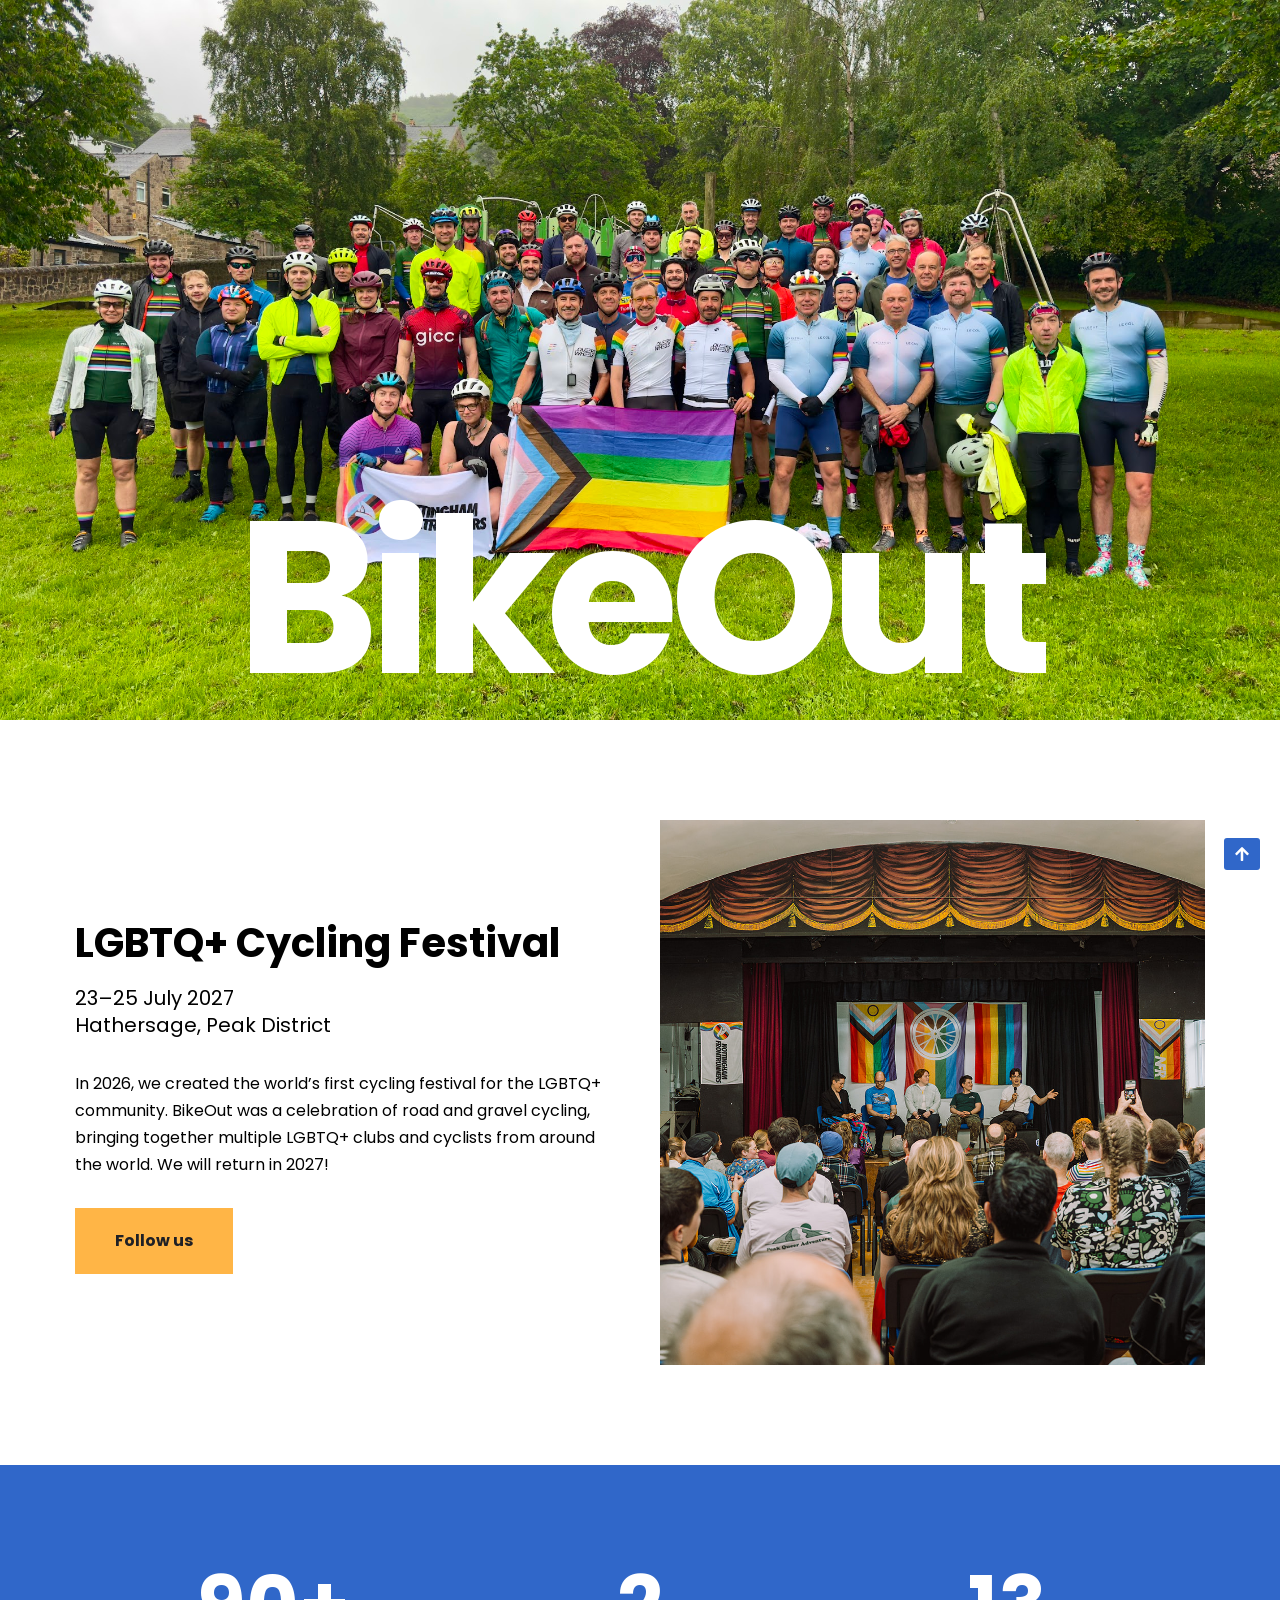
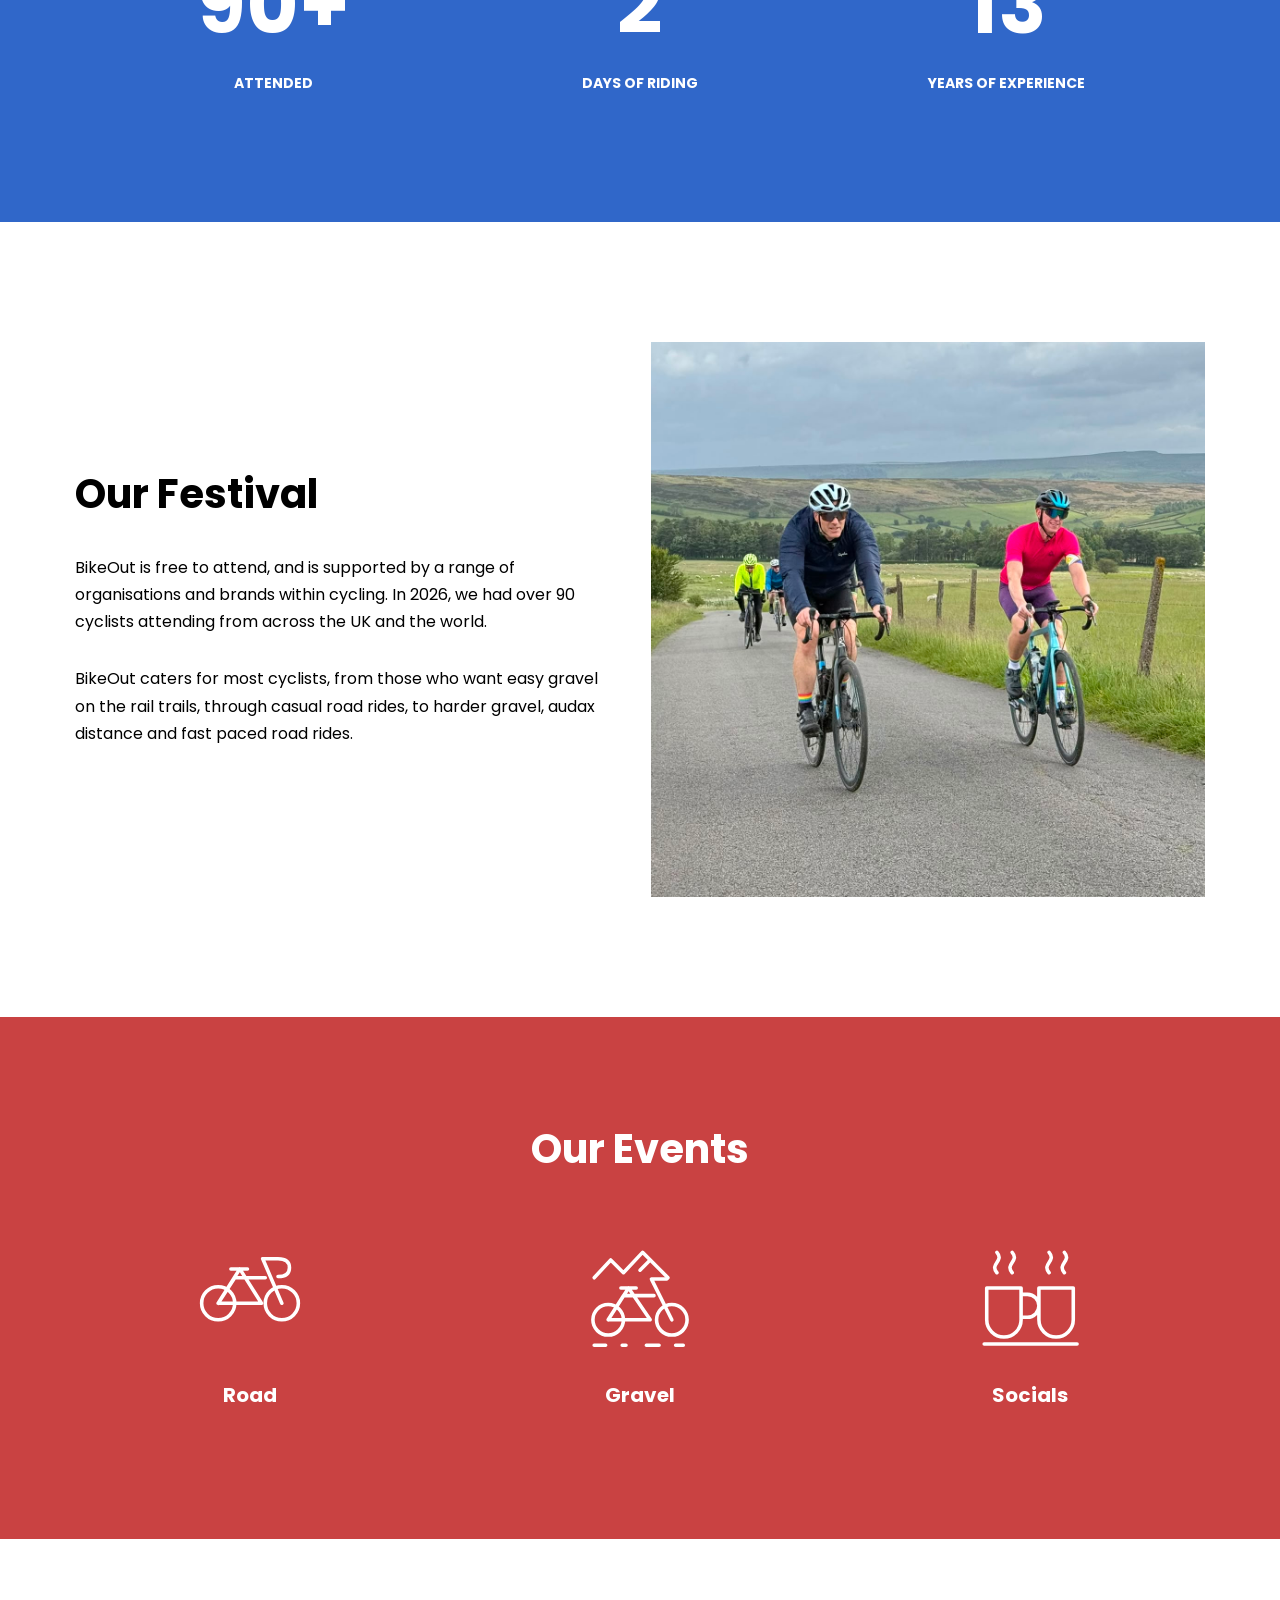
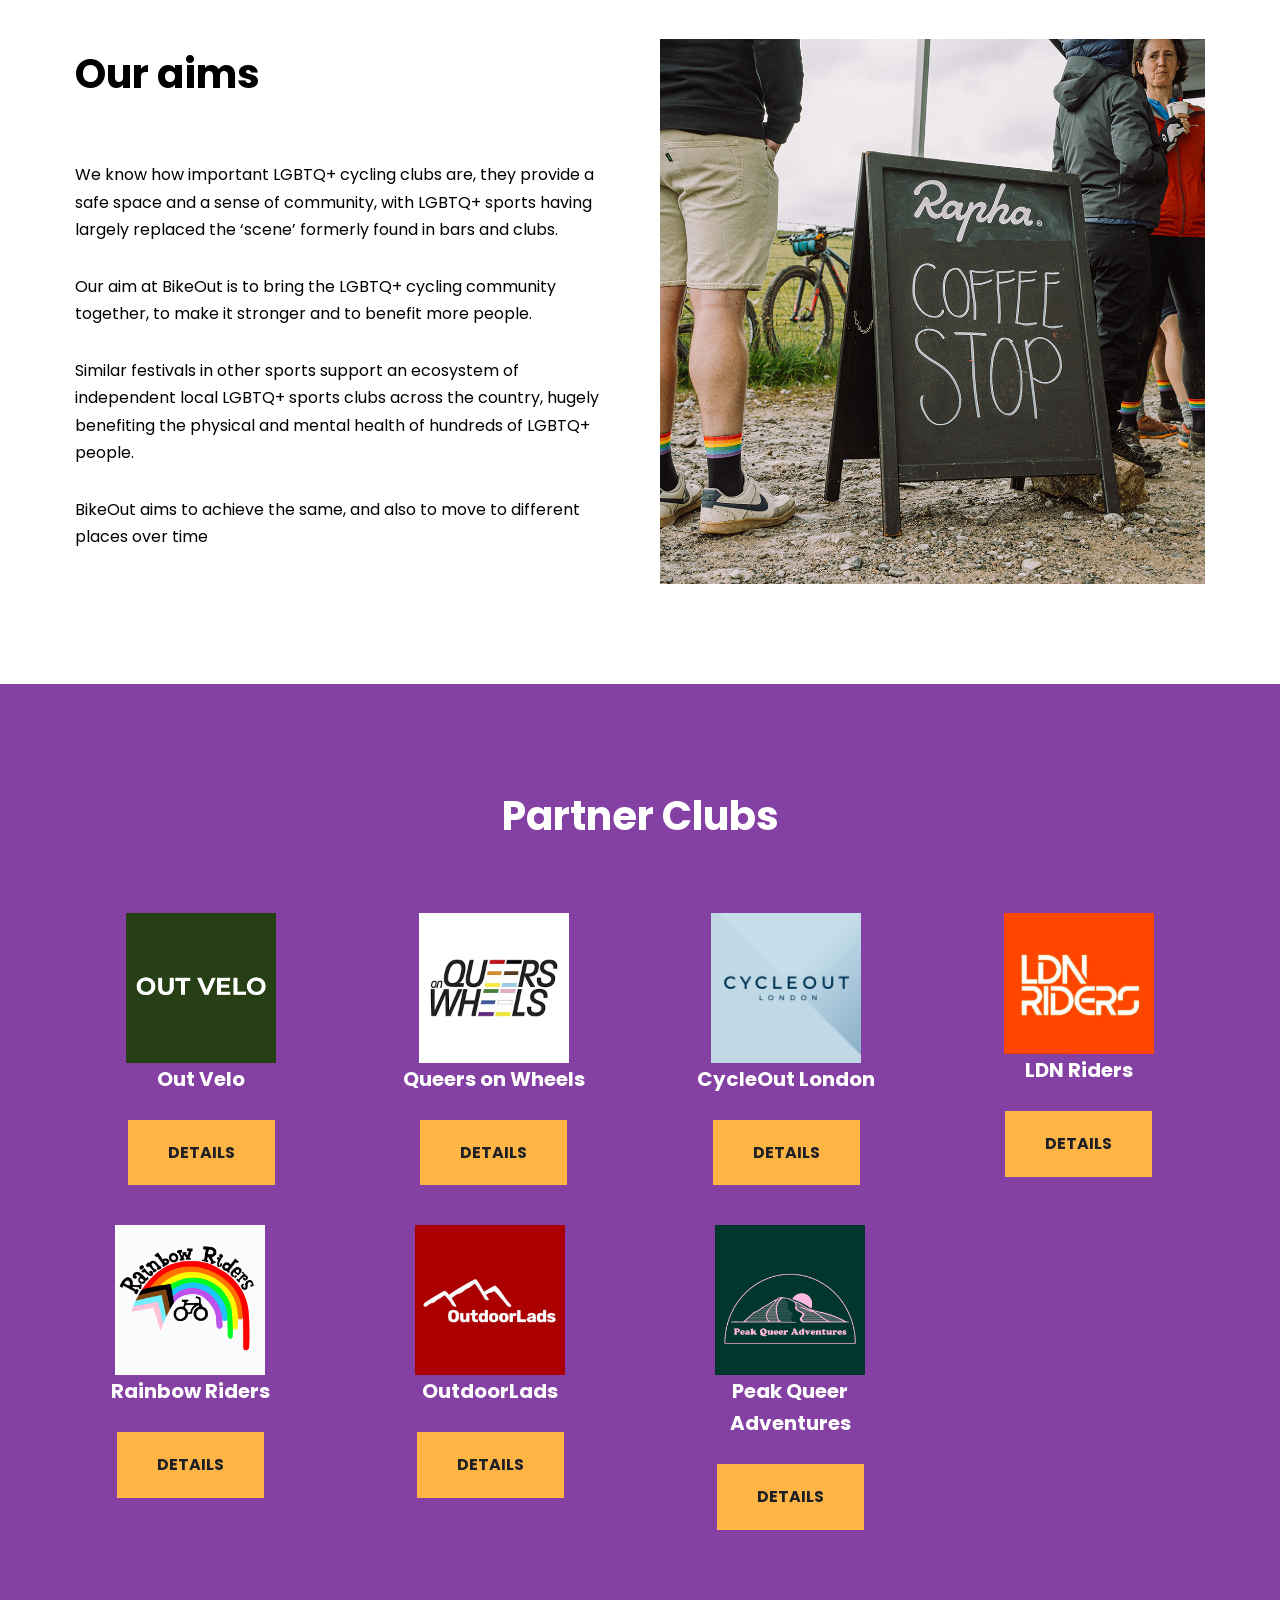
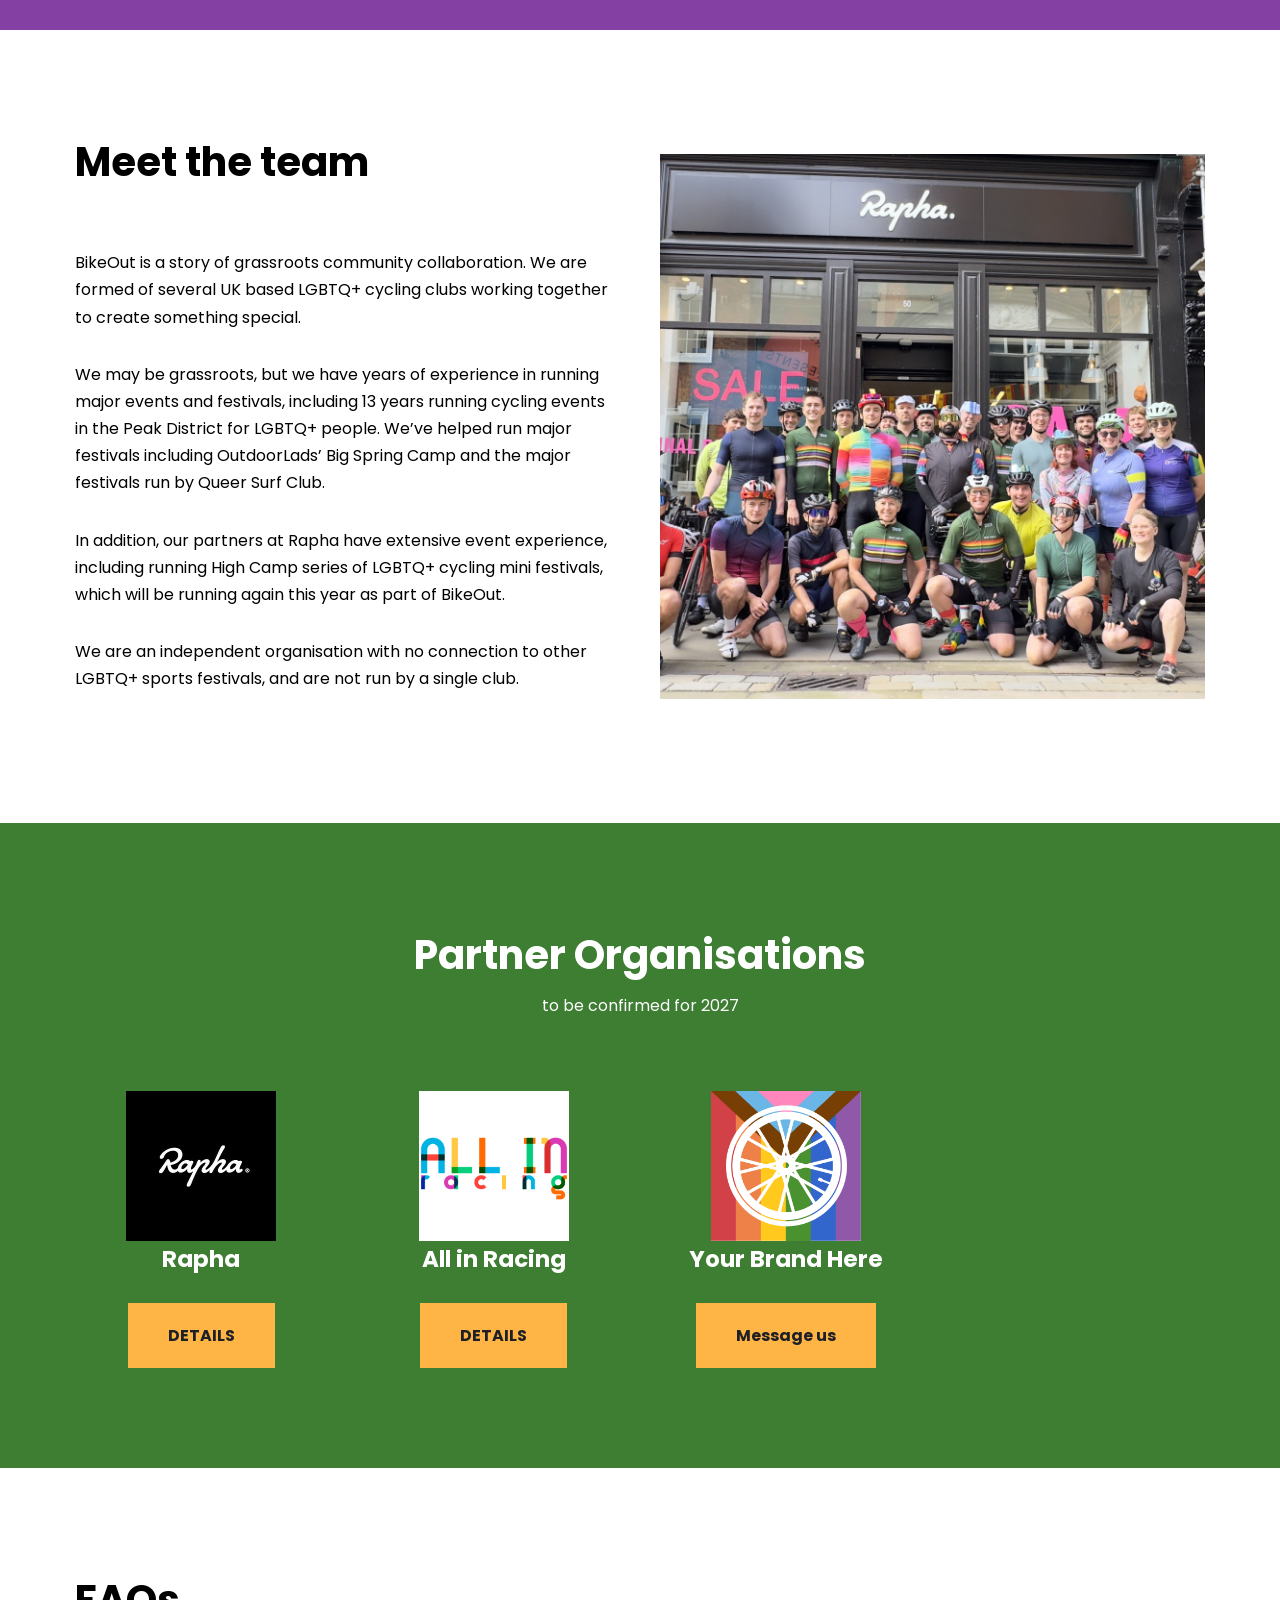
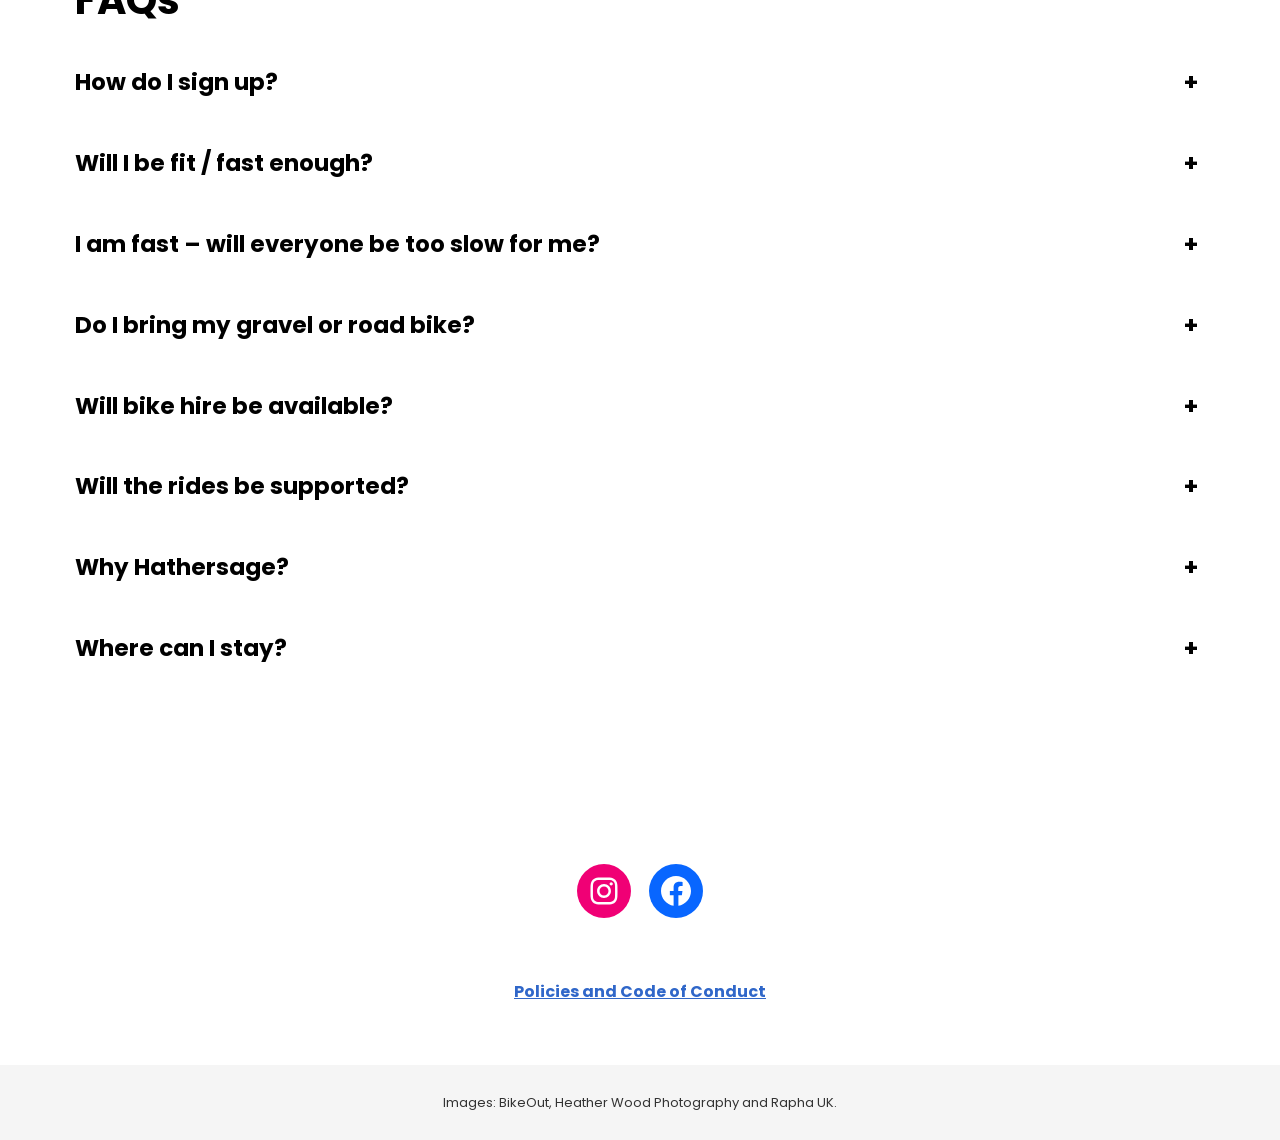
==== commit 388e301d: "Place LDN Riders immediately after CycleOut London" ====
--- a/index.html
+++ b/index.html
@@ -62,7 +62,7 @@
  background:	var(--nv-primary-accent);
  border: none;
 } </style> <style id="core-block-supports-inline-css"> .wp-container-core-buttons-is-layout-fe48e5de{justify-content:center;}.wp-container-core-social-links-is-layout-63375db1{justify-content:flex-start;}
-/*# sourceURL=core-block-supports-inline-css */ </style><link rel="stylesheet" href="/assets/site.css"></head><body class="home wp-singular page-template page-template-page-templates page-template-template-pagebuilder-full-width page-template-page-templatestemplate-pagebuilder-full-width-php page page-id-129 wp-theme-neve  nv-blog-grid nv-sidebar-full-width menu_sidebar_slide_left nv-template" id="neve_body" data-nv-caret-keys="1"><div class="wrapper"><header class="header"> <a class="neve-skip-link show-on-focus" href="/#content"> Skip to content </a><div id="header-grid" class="hfg_header site-header"><div id="header-menu-sidebar" class="header-menu-sidebar tcb menu-sidebar-panel slide_left hfg-pe" data-row-id="sidebar"><div id="header-menu-sidebar-bg" class="header-menu-sidebar-bg"><div class="close-sidebar-panel navbar-toggle-wrapper"> <button type="button" class="hamburger is-active  navbar-toggle active" aria-expanded="false" onclick="if('undefined' !== typeof toggleAriaClick ) { toggleAriaClick() }"> <span class="bars"> <span class="icon-bar"></span> <span class="icon-bar"></span> <span class="icon-bar"></span> </span> <span class="screen-reader-text"> Navigation Menu </span> </button></div><div id="header-menu-sidebar-inner" class="header-menu-sidebar-inner tcb "><div class="builder-item has-nav"><div class="item--inner builder-item--primary-menu has_menu" data-section="header_menu_primary" data-item-id="primary-menu"><div class="nv-nav-wrap"><div role="navigation" class="nav-menu-primary style-border-bottom m-style" aria-label="Primary Menu (Mobile)"><ul id="nv-primary-navigation-mobile-sidebar" class="primary-menu-ul nav-ul menu-mobile"><li id="menu-item-130" class="menu-item menu-item-type-post_type menu-item-object-page menu-item-home current-menu-item page_item page-item-129 current_page_item menu-item-130 nv-active"><div class="wrap"><a href="/" aria-current="page">BikeOut</a></div></li></ul></div></div></div></div></div></div></div><div class="header-menu-sidebar-overlay hfg-ov hfg-pe" onclick="if('undefined' !== typeof toggleAriaClick ) { toggleAriaClick() }"></div></div></header><main id="content" class="neve-main" tabindex="-1"><section class="poster-header" aria-label="BikeOut festival"><div class="poster-photo"><img src="/assets/BikeOut-Gathering.jpg" alt="BikeOut cyclists gathered with Pride flags" width="2263" height="1273" fetchpriority="high"><h1>BikeOut</h1></div></section><section id="wp-block-themeisle-blocks-advanced-columns-e7931e5c" class="wp-block-themeisle-blocks-advanced-columns alignfull has-2-columns has-desktop-equal-layout has-tablet-equal-layout has-mobile-collapsedRows-layout has-vertical-center"><div class="wp-block-themeisle-blocks-advanced-columns-overlay"></div><div class="innerblocks-wrap"><div id="wp-block-themeisle-blocks-advanced-column-311d4b3f" class="wp-block-themeisle-blocks-advanced-column simplified-section-heading"> <h2 id="festival-introduction-title" class="wp-block-themeisle-blocks-advanced-heading wp-block-themeisle-blocks-advanced-heading-9544202b">LGBTQ+ Cycling Festival</h2><p class="intro-festival-date">23–25 July 2027<br>Hathersage, Peak District</p><p class="sg-ai-highlighted-block wp-block-paragraph">In 2026, we created the world’s first cycling festival for the LGBTQ+ community. BikeOut was a celebration of road and gravel cycling, bringing together multiple LGBTQ+ clubs and cyclists from around the world. We will return in 2027!</p><div class="wp-block-buttons is-content-justification-center is-layout-flex wp-container-core-buttons-is-layout-fe48e5de wp-block-buttons-is-layout-flex"><div class="wp-block-button is-style-secondary"><a class="wp-block-button__link wp-element-button" href="https://www.instagram.com/bikeoutfestival/">Follow us</a></div></div></div><div id="wp-block-themeisle-blocks-advanced-column-49224624" class="wp-block-themeisle-blocks-advanced-column"><figure class="wp-block-image size-full"><img decoding="async" src="/assets/bikeout-panel.jpg" alt="Panel discussion at BikeOut, with festival attendees and Pride flags" class="wp-image-386 ed section-photo-crop" style="" loading="eager" width="1600" height="1067"></figure></div></div></section><div id="wp-block-themeisle-blocks-advanced-columns-d41f19f8" class="wp-block-themeisle-blocks-advanced-columns alignfull has-3-columns has-desktop-equal-layout has-tablet-equal-layout has-mobile-collapsedRows-layout has-vertical-unset has-dark-bg o-anim-ready slideInUp"><div class="wp-block-themeisle-blocks-advanced-columns-overlay"></div><div class="innerblocks-wrap"><div id="wp-block-themeisle-blocks-advanced-column-5bde1536" class="wp-block-themeisle-blocks-advanced-column"><h1 id="wp-block-themeisle-blocks-advanced-heading-45cdafb3" class="wp-block-themeisle-blocks-advanced-heading wp-block-themeisle-blocks-advanced-heading-45cdafb3">90+</h1> <span id="wp-block-themeisle-blocks-advanced-heading-d0f3aa1a" class="wp-block-themeisle-blocks-advanced-heading wp-block-themeisle-blocks-advanced-heading-d0f3aa1a"><strong>ATTENDED</strong></span></div><div id="wp-block-themeisle-blocks-advanced-column-a932ac20" class="wp-block-themeisle-blocks-advanced-column"><h1 id="wp-block-themeisle-blocks-advanced-heading-250ef825" class="wp-block-themeisle-blocks-advanced-heading wp-block-themeisle-blocks-advanced-heading-250ef825">2</h1> <span id="wp-block-themeisle-blocks-advanced-heading-40725942" class="wp-block-themeisle-blocks-advanced-heading wp-block-themeisle-blocks-advanced-heading-40725942"><strong>DAYS OF RIDING</strong></span></div><div id="wp-block-themeisle-blocks-advanced-column-f5225388" class="wp-block-themeisle-blocks-advanced-column"><h1 id="wp-block-themeisle-blocks-advanced-heading-6b26d0f3" class="wp-block-themeisle-blocks-advanced-heading wp-block-themeisle-blocks-advanced-heading-6b26d0f3">13</h1> <span id="wp-block-themeisle-blocks-advanced-heading-e0fd27de" class="wp-block-themeisle-blocks-advanced-heading wp-block-themeisle-blocks-advanced-heading-e0fd27de"><strong>YEARS OF EXPERIENCE</strong></span></div></div></div><section id="wp-block-themeisle-blocks-advanced-columns-88d2ee48" class="wp-block-themeisle-blocks-advanced-columns alignfull has-2-columns has-desktop-equal-layout has-tablet-equal-layout has-mobile-collapsedRows-layout has-vertical-center"><div class="wp-block-themeisle-blocks-advanced-columns-overlay"></div><div class="innerblocks-wrap"><div id="wp-block-themeisle-blocks-advanced-column-246c5eb4" class="wp-block-themeisle-blocks-advanced-column simplified-section-heading"> <h2>Our Festival</h2><p class="wp-block-paragraph">BikeOut is free to attend, and is supported by a range of organisations and brands within cycling. In 2026, we had over 90 cyclists attending from across the UK and the world.</p><p class="wp-block-paragraph">BikeOut caters for most cyclists, from those who want easy gravel on the rail trails, through casual road rides, to harder gravel, audax distance and fast paced road rides.</p></div><div id="wp-block-themeisle-blocks-advanced-column-d8dc3166" class="wp-block-themeisle-blocks-advanced-column"><figure class="hathersage-photo"><img src="/assets/hathersage-cycling.jpg" alt="BikeOut cyclists riding through green countryside" width="1600" height="1200" loading="lazy" class=" section-photo-crop" style=""></figure></div></div></section><section id="wp-block-themeisle-blocks-advanced-columns-e4373a2b" class="wp-block-themeisle-blocks-advanced-columns alignfull has-1-columns has-desktop-equal-layout has-tablet-equal-layout has-mobile-equal-layout has-vertical-flex-start has-dark-bg o-anim-ready slideInUp"><div class="wp-block-themeisle-blocks-advanced-columns-overlay"></div><div class="innerblocks-wrap"><div id="wp-block-themeisle-blocks-advanced-column-0b9db5af" class="wp-block-themeisle-blocks-advanced-column"><section id="wp-block-themeisle-blocks-advanced-columns-62d68e08" class="wp-block-themeisle-blocks-advanced-columns has-1-columns has-desktop-equal-layout has-tablet-equal-layout has-mobile-equal-layout has-vertical-flex-start"><div class="wp-block-themeisle-blocks-advanced-columns-overlay"></div><div class="innerblocks-wrap"><div id="wp-block-themeisle-blocks-advanced-column-ba020b38" class="wp-block-themeisle-blocks-advanced-column"><h2 id="wp-block-themeisle-blocks-advanced-heading-6d6c2f48" class="wp-block-themeisle-blocks-advanced-heading wp-block-themeisle-blocks-advanced-heading-6d6c2f48">Our Events</h2></div></div></section><section id="wp-block-themeisle-blocks-advanced-columns-6fc7adce" class="wp-block-themeisle-blocks-advanced-columns has-3-columns has-desktop-equal-layout has-tablet-equal-layout has-mobile-equal-layout has-vertical-flex-start"><div class="wp-block-themeisle-blocks-advanced-columns-overlay"></div><div class="innerblocks-wrap"><div id="wp-block-themeisle-blocks-advanced-column-b5b3ad1c" class="wp-block-themeisle-blocks-advanced-column event-category"><svg xmlns="http://www.w3.org/2000/svg" viewbox="0 0 88 88" fill="none" stroke="currentColor" stroke-width="2.8" stroke-linecap="round" stroke-linejoin="round" class="event-icon" aria-hidden="true" focusable="false"><circle cx="19" cy="45" r="13"></circle><circle cx="69" cy="45" r="13"></circle><path d="m19 45 17-27 17 27H19l13-20h24m13 20L54 10h12q9 0 9 7t-9 7M29 18h13"></path></svg><p class="wp-block-paragraph">Road</p></div><div id="wp-block-themeisle-blocks-advanced-column-efb84bde" class="wp-block-themeisle-blocks-advanced-column event-category"><svg xmlns="http://www.w3.org/2000/svg" viewbox="0 0 88 88" fill="none" stroke="currentColor" stroke-width="2.8" stroke-linecap="round" stroke-linejoin="round" class="event-icon" aria-hidden="true" focusable="false"><path d="m8 25 13-14 10 10L46 5l20 20m-22-6 8-8"></path><circle cx="19" cy="58" r="12"></circle><circle cx="69" cy="58" r="12"></circle><path d="m19 58 16-25 17 25H19l12-19h24m14 19L53 26h12M29 33h12M8 78h9m13 0h3m16 0h10m13 0h6"></path></svg><p class="wp-block-paragraph">Gravel</p></div><div id="wp-block-themeisle-blocks-advanced-column-6be03cf4" class="wp-block-themeisle-blocks-advanced-column event-category"><svg xmlns="http://www.w3.org/2000/svg" viewbox="0 0 88 88" fill="none" stroke="currentColor" stroke-width="2.8" stroke-linecap="round" stroke-linejoin="round" class="event-icon" aria-hidden="true" focusable="false"><path d="M10 33h27v25a13.5 13.5 0 0 1-27 0V33Zm27 5h5a9 9 0 0 1 0 18h-5M51 33h27v25a13.5 13.5 0 0 1-27 0V33ZM8 77h73M18 21c-6-7 6-9 0-16m12 16c-6-7 6-9 0-16m29 16c-6-7 6-9 0-16m12 16c-6-7 6-9 0-16"></path></svg><p class="wp-block-paragraph">Socials</p></div></div></section></div></div></section><section id="wp-block-themeisle-blocks-advanced-columns-b681a8d9" class="wp-block-themeisle-blocks-advanced-columns alignfull has-2-columns has-desktop-equal-layout has-tablet-equal-layout has-mobile-collapsedRows-layout has-vertical-center"><div class="wp-block-themeisle-blocks-advanced-columns-overlay"></div><div class="innerblocks-wrap"><div id="wp-block-themeisle-blocks-advanced-column-4d98644c" class="wp-block-themeisle-blocks-advanced-column simplified-section-heading"> <h2 id="wp-block-themeisle-blocks-advanced-heading-6d0bfabf" class="wp-block-themeisle-blocks-advanced-heading wp-block-themeisle-blocks-advanced-heading-6d0bfabf">Our aims</h2><p class="wp-block-paragraph"><br>We know how important LGBTQ+ cycling clubs are, they provide a safe space and a sense of community, with LGBTQ+ sports having largely replaced the ‘scene’ formerly found in bars and clubs.</p><p class="wp-block-paragraph">Our aim at BikeOut is to bring the LGBTQ+ cycling community together, to make it stronger and to benefit more people.</p><p class="wp-block-paragraph">Similar festivals in other sports support an ecosystem of independent local LGBTQ+ sports clubs across the country, hugely benefiting the physical and mental health of hundreds of LGBTQ+ people.</p><p class="wp-block-paragraph">BikeOut aims to achieve the same, and also to move to different places over time</p></div><div id="wp-block-themeisle-blocks-advanced-column-d9d5e190" class="wp-block-themeisle-blocks-advanced-column"><figure class="wp-block-image size-full"><img decoding="async" src="/assets/rapha-coffee-stop.jpg" alt="Rapha coffee stop at BikeOut, with cyclists gathered around a café sign" class="wp-image-384 ls-is-cached ed section-photo-crop" loading="eager" width="1600" height="1067" style=""></figure></div></div></section><section id="wp-block-themeisle-blocks-advanced-columns-152ab99c" class="wp-block-themeisle-blocks-advanced-columns alignfull has-1-columns has-desktop-equal-layout has-tablet-equal-layout has-mobile-equal-layout has-vertical-flex-start has-dark-bg o-anim-ready slideInUp"><div class="wp-block-themeisle-blocks-advanced-columns-overlay"></div><div class="innerblocks-wrap"><div id="wp-block-themeisle-blocks-advanced-column-df191a86" class="wp-block-themeisle-blocks-advanced-column"><section id="wp-block-themeisle-blocks-advanced-columns-2d0e4103" class="wp-block-themeisle-blocks-advanced-columns has-1-columns has-desktop-equal-layout has-tablet-equal-layout has-mobile-equal-layout has-vertical-flex-start"><div class="wp-block-themeisle-blocks-advanced-columns-overlay"></div><div class="innerblocks-wrap"><div id="wp-block-themeisle-blocks-advanced-column-6db8ce09" class="wp-block-themeisle-blocks-advanced-column"><h2 id="wp-block-themeisle-blocks-advanced-heading-6fa09ec1" class="wp-block-themeisle-blocks-advanced-heading wp-block-themeisle-blocks-advanced-heading-6fa09ec1">Partner Clubs</h2></div></div></section><section id="wp-block-themeisle-blocks-advanced-columns-3c939e4d" class="wp-block-themeisle-blocks-advanced-columns has-4-columns has-desktop-equal-layout has-tablet-equal-layout has-mobile-collapsedRows-layout has-vertical-flex-start"><div class="wp-block-themeisle-blocks-advanced-columns-overlay"></div><div class="innerblocks-wrap"><div id="wp-block-themeisle-blocks-advanced-column-9bb249cb" class="wp-block-themeisle-blocks-advanced-column"><div class="wp-block-image"><figure class="aligncenter size-full is-resized"><img decoding="async" src="/assets/Out-Velo-Square-Plain.png" alt="" class="wp-image-320 ls-is-cached ed" style="width:150px;height:auto" loading="eager"></figure></div><h2 id="wp-block-themeisle-blocks-advanced-heading-8fcb3ec3" class="wp-block-themeisle-blocks-advanced-heading wp-block-themeisle-blocks-advanced-heading-8fcb3ec3">Out Velo</h2><div class="wp-block-buttons is-content-justification-center is-layout-flex wp-container-core-buttons-is-layout-fe48e5de wp-block-buttons-is-layout-flex"><div class="wp-block-button is-style-secondary"><a class="wp-block-button__link wp-element-button" href="https://outvelo.cc/">DETAILS</a></div></div></div><div id="wp-block-themeisle-blocks-advanced-column-99d2aee5" class="wp-block-themeisle-blocks-advanced-column"><div class="wp-block-image"><figure class="aligncenter size-full is-resized"><img decoding="async" src="/assets/QOW.png" alt="" class="wp-image-321 ls-is-cached ed" style="width:150px;height:auto" loading="eager"></figure></div><h2 id="wp-block-themeisle-blocks-advanced-heading-901b5c89" class="wp-block-themeisle-blocks-advanced-heading wp-block-themeisle-blocks-advanced-heading-901b5c89">Queers on Wheels</h2><div class="wp-block-buttons is-content-justification-center is-layout-flex wp-container-core-buttons-is-layout-fe48e5de wp-block-buttons-is-layout-flex"><div class="wp-block-button is-style-secondary"><a class="wp-block-button__link wp-element-button" href="https://www.instagram.com/queersonwheels_/?hl=en">DETAILS</a></div></div></div><div id="wp-block-themeisle-blocks-advanced-column-912f83d3" class="wp-block-themeisle-blocks-advanced-column"><div class="wp-block-image"><figure class="aligncenter size-full is-resized"><img decoding="async" src="/assets/Cycle-out.jpg" alt="" class="wp-image-322 ls-is-cached ed" style="width:150px;height:auto" loading="eager"></figure></div><h2 id="wp-block-themeisle-blocks-advanced-heading-b51791a5" class="wp-block-themeisle-blocks-advanced-heading wp-block-themeisle-blocks-advanced-heading-b51791a5">CycleOut London</h2><div class="wp-block-buttons is-content-justification-center is-layout-flex wp-container-core-buttons-is-layout-fe48e5de wp-block-buttons-is-layout-flex"><div class="wp-block-button is-style-secondary"><a class="wp-block-button__link wp-element-button" href="https://www.cycleoutlondon.org.uk/">DETAILS</a></div></div></div><div id="wp-block-themeisle-blocks-advanced-column-63b5d2db" class="wp-block-themeisle-blocks-advanced-column"><div class="wp-block-image sg-ai-highlighted-block"><figure class="aligncenter size-full is-resized"><img decoding="async" src="/assets/a0a40ff7-7099-42d9-8319-295e8e7619d4_0.png" alt="" class="wp-image-327 ls-is-cached ed" style="width:150px;height:auto" loading="eager"></figure></div><h2 id="wp-block-themeisle-blocks-advanced-heading-a9db49c0" class="wp-block-themeisle-blocks-advanced-heading wp-block-themeisle-blocks-advanced-heading-a9db49c0">Rainbow Riders</h2><div class="wp-block-buttons is-content-justification-center is-layout-flex wp-container-core-buttons-is-layout-fe48e5de wp-block-buttons-is-layout-flex"><div class="wp-block-button is-style-secondary"><a class="wp-block-button__link wp-element-button" href="https://rainbowriders.co.uk/">DETAILS</a></div></div></div></div></section><section id="wp-block-themeisle-blocks-advanced-columns-23f50b3d" class="wp-block-themeisle-blocks-advanced-columns has-4-columns has-desktop-equal-layout has-tablet-equal-layout has-mobile-collapsedRows-layout has-vertical-flex-start"><div class="wp-block-themeisle-blocks-advanced-columns-overlay"></div><div class="innerblocks-wrap club-partners-second-row"><div id="wp-block-themeisle-blocks-advanced-column-b6030ba8" class="wp-block-themeisle-blocks-advanced-column"><div class="wp-block-image sg-ai-highlighted-block"><figure class="aligncenter size-full is-resized"><img decoding="async" src="/assets/Outdoor-Lads-Logo-e1769189182310.jpg" alt="" class="wp-image-486 ls-is-cached ed" style="aspect-ratio:1;object-fit:cover;width:150px;height:auto" loading="eager"></figure></div><h2 id="wp-block-themeisle-blocks-advanced-heading-23d09c42" class="wp-block-themeisle-blocks-advanced-heading wp-block-themeisle-blocks-advanced-heading-23d09c42">OutdoorLads</h2><div class="wp-block-buttons is-content-justification-center is-layout-flex wp-container-core-buttons-is-layout-fe48e5de wp-block-buttons-is-layout-flex"><div class="wp-block-button is-style-secondary"><a class="wp-block-button__link wp-element-button" href="http://www.outdoorlads.com/">DETAILS</a></div></div></div><div id="wp-block-themeisle-blocks-advanced-column-b7a2b543" class="wp-block-themeisle-blocks-advanced-column"><div class="wp-block-image sg-ai-highlighted-block"><figure class="aligncenter size-full is-resized"><img decoding="async" src="/assets/1000046569-1.png" alt="" class="wp-image-507 ls-is-cached ed" style="width:150px;height:auto" loading="eager"></figure></div><h2 id="wp-block-themeisle-blocks-advanced-heading-9eca05fd" class="wp-block-themeisle-blocks-advanced-heading wp-block-themeisle-blocks-advanced-heading-9eca05fd">Peak Queer Adventures</h2><div class="wp-block-buttons is-content-justification-center is-layout-flex wp-container-core-buttons-is-layout-fe48e5de wp-block-buttons-is-layout-flex"><div class="wp-block-button is-style-secondary"><a class="wp-block-button__link wp-element-button" href="https://www.instagram.com/peakqueeradventures?igsh=NndzMmVlMmZvdGE1">DETAILS</a></div></div></div><div id="wp-block-themeisle-blocks-advanced-column-ca312ac5" class="wp-block-themeisle-blocks-advanced-column"><div class="wp-block-image sg-ai-highlighted-block"><figure class="aligncenter size-full is-resized"><img decoding="async" src="/assets/ldn-riders-orange.png" alt="LDN Riders logo" class="wp-image-462 ls-is-cached ed" style="width:150px;height:auto" loading="eager"></figure></div><h2 id="wp-block-themeisle-blocks-advanced-heading-8c337129" class="wp-block-themeisle-blocks-advanced-heading wp-block-themeisle-blocks-advanced-heading-8c337129">LDN Riders</h2><div class="wp-block-buttons is-content-justification-center is-layout-flex wp-container-core-buttons-is-layout-fe48e5de wp-block-buttons-is-layout-flex"><div class="wp-block-button is-style-secondary"><a class="wp-block-button__link wp-element-button" href="https://www.ldnriders.com/">DETAILS</a></div></div></div></div></section></div></div></section><section id="wp-block-themeisle-blocks-advanced-columns-0cf7bdae" class="wp-block-themeisle-blocks-advanced-columns alignfull has-2-columns has-desktop-equal-layout has-tablet-equal-layout has-mobile-collapsedRows-layout has-vertical-center"><div class="wp-block-themeisle-blocks-advanced-columns-overlay"></div><div class="innerblocks-wrap"><div id="wp-block-themeisle-blocks-advanced-column-ac6d07b6" class="wp-block-themeisle-blocks-advanced-column simplified-section-heading"> <h2 id="wp-block-themeisle-blocks-advanced-heading-bf12b2e0" class="wp-block-themeisle-blocks-advanced-heading wp-block-themeisle-blocks-advanced-heading-bf12b2e0">Meet the team</h2><p class="wp-block-paragraph"><br>BikeOut is a story of grassroots community collaboration. We are formed of several UK based LGBTQ+ cycling clubs working together to create something special.</p><p class="sg-ai-highlighted-block wp-block-paragraph">We may be grassroots, but we have years of experience in running major events and festivals, including 13 years running cycling events in the Peak District for LGBTQ+ people. We’ve helped run major festivals including OutdoorLads’ Big Spring Camp and the major festivals run by Queer Surf Club.</p><p class="wp-block-paragraph">In addition, our partners at Rapha have extensive event experience, including running High Camp series of LGBTQ+ cycling mini festivals, which will be running again this year as part of BikeOut.</p><p class="wp-block-paragraph">We are an independent organisation with no connection to other LGBTQ+ sports festivals, and are not run by a single club.</p></div><div id="wp-block-themeisle-blocks-advanced-column-953b7613" class="wp-block-themeisle-blocks-advanced-column"><figure class="wp-block-image size-full"><img decoding="async" src="/assets/IMG_2913-edited.jpeg" alt="" class="wp-image-417 ed section-photo-crop" loading="eager" style=""></figure></div></div></section><section id="wp-block-themeisle-blocks-advanced-columns-d9d62ad3" class="wp-block-themeisle-blocks-advanced-columns alignfull has-1-columns has-desktop-equal-layout has-tablet-equal-layout has-mobile-equal-layout has-vertical-flex-start has-dark-bg o-anim-ready slideInUp"><div class="wp-block-themeisle-blocks-advanced-columns-overlay"></div><div class="innerblocks-wrap"><div id="wp-block-themeisle-blocks-advanced-column-cfc5959a" class="wp-block-themeisle-blocks-advanced-column"><section id="wp-block-themeisle-blocks-advanced-columns-7b87c1fa" class="wp-block-themeisle-blocks-advanced-columns has-1-columns has-desktop-equal-layout has-tablet-equal-layout has-mobile-equal-layout has-vertical-flex-start"><div class="wp-block-themeisle-blocks-advanced-columns-overlay"></div><div class="innerblocks-wrap"><div id="wp-block-themeisle-blocks-advanced-column-dd46a50b" class="wp-block-themeisle-blocks-advanced-column"> <h2 id="wp-block-themeisle-blocks-advanced-heading-269c8eb6" class="wp-block-themeisle-blocks-advanced-heading wp-block-themeisle-blocks-advanced-heading-269c8eb6">Partner Organisations</h2><p class="partner-clubs-note">to be confirmed for 2027</p></div></div></section><section id="wp-block-themeisle-blocks-advanced-columns-01aa27b4" class="wp-block-themeisle-blocks-advanced-columns has-3-columns has-desktop-equal-layout has-tablet-equal-layout has-mobile-collapsedRows-layout has-vertical-flex-start"><div class="wp-block-themeisle-blocks-advanced-columns-overlay"></div><div class="innerblocks-wrap"><div id="wp-block-themeisle-blocks-advanced-column-f2cf3c12" class="wp-block-themeisle-blocks-advanced-column"><div class="wp-block-image"><figure class="aligncenter size-full is-resized"><img decoding="async" src="/assets/cd3490c625f17ba0b3646b94c2a78c8d.jpg" alt="" class="wp-image-339 ed" style="width:150px;height:auto" loading="eager"></figure></div><h2 id="wp-block-themeisle-blocks-advanced-heading-0acf90b2" class="wp-block-themeisle-blocks-advanced-heading wp-block-themeisle-blocks-advanced-heading-0acf90b2">Rapha</h2><div class="wp-block-buttons is-content-justification-center is-layout-flex wp-container-core-buttons-is-layout-fe48e5de wp-block-buttons-is-layout-flex"><div class="wp-block-button is-style-secondary"><a class="wp-block-button__link wp-element-button" href="http://rapha.cc/">DETAILS</a></div></div></div><div id="wp-block-themeisle-blocks-advanced-column-3586ec52" class="wp-block-themeisle-blocks-advanced-column"><div class="wp-block-image"><figure class="aligncenter size-full is-resized"><img decoding="async" src="/assets/049c4b_59a5e592765c45918a51c168706fbf4emv2.png" alt="" class="wp-image-340 ed" style="width:150px;height:auto" loading="eager"></figure></div><h2 id="wp-block-themeisle-blocks-advanced-heading-c6ba6ddd" class="wp-block-themeisle-blocks-advanced-heading wp-block-themeisle-blocks-advanced-heading-c6ba6ddd">All in Racing</h2><div class="wp-block-buttons is-content-justification-center is-layout-flex wp-container-core-buttons-is-layout-fe48e5de wp-block-buttons-is-layout-flex"><div class="wp-block-button is-style-secondary"><a class="wp-block-button__link wp-element-button" href="https://www.allinracing.org/">DETAILS</a></div></div></div><div id="wp-block-themeisle-blocks-advanced-column-a618a016" class="wp-block-themeisle-blocks-advanced-column"><div class="wp-block-image"><figure class="aligncenter size-full is-resized"><img decoding="async" src="/assets/LGBTCN-Logo-2-1.png" alt="" class="wp-image-452 ed" style="width:150px;height:auto" loading="eager"></figure></div><h2 id="wp-block-themeisle-blocks-advanced-heading-7c6564dc" class="wp-block-themeisle-blocks-advanced-heading wp-block-themeisle-blocks-advanced-heading-7c6564dc">Your Brand Here</h2><div class="wp-block-buttons is-content-justification-center is-layout-flex wp-container-core-buttons-is-layout-fe48e5de wp-block-buttons-is-layout-flex"><div class="wp-block-button is-style-secondary"><a class="wp-block-button__link wp-element-button" href="https://www.instagram.com/bikeoutfestival/">Message us</a></div></div></div></div></section></div></div></section><section id="wp-block-themeisle-blocks-advanced-columns-f65f7730" class="wp-block-themeisle-blocks-advanced-columns alignfull has-1-columns has-desktop-equal-layout has-tablet-equal-layout has-mobile-collapsedRows-layout has-vertical-center"><div class="wp-block-themeisle-blocks-advanced-columns-overlay"></div><div class="innerblocks-wrap"><div id="wp-block-themeisle-blocks-advanced-column-a8ea5d79" class="wp-block-themeisle-blocks-advanced-column"><h2 id="wp-block-themeisle-blocks-advanced-heading-714a1052" class="wp-block-themeisle-blocks-advanced-heading wp-block-themeisle-blocks-advanced-heading-714a1052">FAQs</h2><div role="group" class="wp-block-accordion is-layout-flow wp-block-accordion-is-layout-flow"><div class="wp-block-accordion-item is-layout-flow wp-block-accordion-item-is-layout-flow"><h3 class="wp-block-accordion-heading has-icon has-icon-right"><button aria-expanded="false" aria-controls="sign-up-panel" id="sign-up" type="button" class="wp-block-accordion-heading__toggle"><span class="wp-block-accordion-heading__toggle-title">How do I sign up?</span><span class="wp-block-accordion-heading__toggle-icon" aria-hidden="true">+</span></button></h3><div aria-labelledby="sign-up" id="sign-up-panel" role="region" class="wp-block-accordion-panel is-layout-flow wp-block-accordion-panel-is-layout-flow" hidden="hidden"><p class="wp-block-paragraph">Our app will launch for sign ups in the spring. Please check back then, and <a href="https://www.instagram.com/bikeoutfestival/">follow us on Instagram</a> for updates.</p></div></div><div class="wp-block-accordion-item is-layout-flow wp-block-accordion-item-is-layout-flow"><h3 class="wp-block-accordion-heading has-icon has-icon-right"><button aria-expanded="false" aria-controls="accordion-item-1-panel" id="accordion-item-1" type="button" class="wp-block-accordion-heading__toggle"><span class="wp-block-accordion-heading__toggle-title">Will I be fit / fast enough?</span><span class="wp-block-accordion-heading__toggle-icon" aria-hidden="true">+</span></button></h3><div aria-labelledby="accordion-item-1" id="accordion-item-1-panel" role="region" class="wp-block-accordion-panel is-layout-flow wp-block-accordion-panel-is-layout-flow" hidden="hidden"><p class="wp-block-paragraph">We aim to cater for all. Many of the gravel rides will be shorter and at an easier pace, although still adventurous and hilly – suitable for those used to riding 40km on a gravel/road mix with hills.</p><p class="wp-block-paragraph">On road, if you’re used to riding 80km with hills, you will be fine for the longer road routes. We will split each ride into smaller groups so that everyone is comfortable with the pace. For the road rides, we expect the biggest groups of riders to complete the hilly routes at about 22kph average but this will vary widely, with some bunches at 19 and some at 25+.</p></div></div><div class="wp-block-accordion-item is-layout-flow wp-block-accordion-item-is-layout-flow"><h3 class="wp-block-accordion-heading has-icon has-icon-right"><button aria-expanded="false" aria-controls="accordion-item-2-panel" id="accordion-item-2" type="button" class="wp-block-accordion-heading__toggle"><span class="wp-block-accordion-heading__toggle-title">I am fast – will everyone be too slow for me?</span><span class="wp-block-accordion-heading__toggle-icon" aria-hidden="true">+</span></button></h3><div aria-labelledby="accordion-item-2" id="accordion-item-2-panel" role="region" class="wp-block-accordion-panel is-layout-flow wp-block-accordion-panel-is-layout-flow" hidden="hidden"><p class="wp-block-paragraph">This is unlikely. There are a couple of local event organisers who can ride above the pace any UK LGBTQ+ club runs regular rides – 30kph+ on a flat ride – and blast up their local hills. So you’ll have company! Good luck chasing!</p></div></div><div class="wp-block-accordion-item is-layout-flow wp-block-accordion-item-is-layout-flow"><h3 class="wp-block-accordion-heading has-icon has-icon-right"><button aria-expanded="false" aria-controls="accordion-item-3-panel" id="accordion-item-3" type="button" class="wp-block-accordion-heading__toggle"><span class="wp-block-accordion-heading__toggle-title">Do I bring my gravel or road bike?</span><span class="wp-block-accordion-heading__toggle-icon" aria-hidden="true">+</span></button></h3><div aria-labelledby="accordion-item-3" id="accordion-item-3-panel" role="region" class="wp-block-accordion-panel is-layout-flow wp-block-accordion-panel-is-layout-flow" hidden="hidden"><p class="wp-block-paragraph">If you have to choose, choose gravel – if you do one of the easier pace road rides on the gravel bike, you’ll be fine, the terrain is very hilly, and we’ll not be going crazy on pace. Gravel bikes will not be suitable for the faster road rides, however.</p></div></div><div class="wp-block-accordion-item is-layout-flow wp-block-accordion-item-is-layout-flow"><h3 class="wp-block-accordion-heading has-icon has-icon-right"><button aria-expanded="false" aria-controls="accordion-item-4-panel" id="accordion-item-4" type="button" class="wp-block-accordion-heading__toggle"><span class="wp-block-accordion-heading__toggle-title">Will bike hire be available? </span><span class="wp-block-accordion-heading__toggle-icon" aria-hidden="true">+</span></button></h3><div aria-labelledby="accordion-item-4" id="accordion-item-4-panel" role="region" class="wp-block-accordion-panel is-layout-flow wp-block-accordion-panel-is-layout-flow" hidden="hidden"><p class="wp-block-paragraph">Yes, you can hire good quality bikes from Alpkit in Hathersage. Please contact them directly. We also hope to have demo bikes available from Canyon but this is TBC.</p></div></div><div class="wp-block-accordion-item is-layout-flow wp-block-accordion-item-is-layout-flow"><h3 class="wp-block-accordion-heading has-icon has-icon-right"><button aria-expanded="false" aria-controls="accordion-item-5-panel" id="accordion-item-5" type="button" class="wp-block-accordion-heading__toggle"><span class="wp-block-accordion-heading__toggle-title">Will the rides be supported? </span><span class="wp-block-accordion-heading__toggle-icon" aria-hidden="true">+</span></button></h3><div aria-labelledby="accordion-item-5" id="accordion-item-5-panel" role="region" class="wp-block-accordion-panel is-layout-flow wp-block-accordion-panel-is-layout-flow" hidden="hidden"><p class="wp-block-paragraph">Rides will have an allocated Ride Captain but they are all unsupported and self led in terms of navigation. The event organisers cannot assist you in the event of medial or mechanical emergency.</p></div></div><div class="wp-block-accordion-item is-layout-flow wp-block-accordion-item-is-layout-flow"><h3 class="wp-block-accordion-heading has-icon has-icon-right"><button aria-expanded="false" aria-controls="why-hathersage-panel" id="why-hathersage" type="button" class="wp-block-accordion-heading__toggle"><span class="wp-block-accordion-heading__toggle-title">Why Hathersage?</span><span class="wp-block-accordion-heading__toggle-icon" aria-hidden="true">+</span></button></h3><div aria-labelledby="why-hathersage" id="why-hathersage-panel" role="region" class="wp-block-accordion-panel is-layout-flow wp-block-accordion-panel-is-layout-flow" hidden="hidden"><p class="wp-block-paragraph">Our base, Hathersage, offers unparalleled opportunities for road and gravel cycling in the UK, making it a premier destination for riders of all levels.</p></div></div><div class="wp-block-accordion-item is-layout-flow wp-block-accordion-item-is-layout-flow"><h3 class="wp-block-accordion-heading has-icon has-icon-right"><button aria-expanded="false" aria-controls="accommodation-panel" id="accommodation" type="button" class="wp-block-accordion-heading__toggle"><span class="wp-block-accordion-heading__toggle-title">Where can I stay?</span><span class="wp-block-accordion-heading__toggle-icon" aria-hidden="true">+</span></button></h3><div aria-labelledby="accommodation" id="accommodation-panel" role="region" class="wp-block-accordion-panel is-layout-flow wp-block-accordion-panel-is-layout-flow" hidden="hidden"><p class="wp-block-paragraph">We are not providing accommodation as part of BikeOut, but the area has a range of accommodation options for all budgets, from camping to high-end hotels.</p></div></div></div></div></div></section><div id="wp-block-themeisle-blocks-advanced-columns-f326b099" class="wp-block-themeisle-blocks-advanced-columns alignfull has-1-columns has-desktop-equal-layout has-tablet-equal-layout has-mobile-equal-layout has-vertical-unset"><div class="wp-block-themeisle-blocks-advanced-columns-overlay"></div><div class="innerblocks-wrap"><div id="wp-block-themeisle-blocks-advanced-column-2fb5b4c8" class="wp-block-themeisle-blocks-advanced-column simplified-section-heading"> <ul class="wp-block-social-links aligncenter has-large-icon-size is-content-justification-left is-layout-flex wp-container-core-social-links-is-layout-63375db1 wp-block-social-links-is-layout-flex"><li class="wp-social-link wp-social-link-instagram wp-block-social-link"><a href="https://www.instagram.com/bikeoutfestival/" class="wp-block-social-link-anchor"><svg width="24" height="24" viewbox="0 0 24 24" version="1.1" xmlns="http://www.w3.org/2000/svg" aria-hidden="true" focusable="false"><path d="M12,4.622c2.403,0,2.688,0.009,3.637,0.052c0.877,0.04,1.354,0.187,1.671,0.31c0.42,0.163,0.72,0.358,1.035,0.673 c0.315,0.315,0.51,0.615,0.673,1.035c0.123,0.317,0.27,0.794,0.31,1.671c0.043,0.949,0.052,1.234,0.052,3.637 s-0.009,2.688-0.052,3.637c-0.04,0.877-0.187,1.354-0.31,1.671c-0.163,0.42-0.358,0.72-0.673,1.035 c-0.315,0.315-0.615,0.51-1.035,0.673c-0.317,0.123-0.794,0.27-1.671,0.31c-0.949,0.043-1.233,0.052-3.637,0.052 s-2.688-0.009-3.637-0.052c-0.877-0.04-1.354-0.187-1.671-0.31c-0.42-0.163-0.72-0.358-1.035-0.673 c-0.315-0.315-0.51-0.615-0.673-1.035c-0.123-0.317-0.27-0.794-0.31-1.671C4.631,14.688,4.622,14.403,4.622,12 s0.009-2.688,0.052-3.637c0.04-0.877,0.187-1.354,0.31-1.671c0.163-0.42,0.358-0.72,0.673-1.035 c0.315-0.315,0.615-0.51,1.035-0.673c0.317-0.123,0.794-0.27,1.671-0.31C9.312,4.631,9.597,4.622,12,4.622 M12,3 C9.556,3,9.249,3.01,8.289,3.054C7.331,3.098,6.677,3.25,6.105,3.472C5.513,3.702,5.011,4.01,4.511,4.511 c-0.5,0.5-0.808,1.002-1.038,1.594C3.25,6.677,3.098,7.331,3.054,8.289C3.01,9.249,3,9.556,3,12c0,2.444,0.01,2.751,0.054,3.711 c0.044,0.958,0.196,1.612,0.418,2.185c0.23,0.592,0.538,1.094,1.038,1.594c0.5,0.5,1.002,0.808,1.594,1.038 c0.572,0.222,1.227,0.375,2.185,0.418C9.249,20.99,9.556,21,12,21s2.751-0.01,3.711-0.054c0.958-0.044,1.612-0.196,2.185-0.418 c0.592-0.23,1.094-0.538,1.594-1.038c0.5-0.5,0.808-1.002,1.038-1.594c0.222-0.572,0.375-1.227,0.418-2.185 C20.99,14.751,21,14.444,21,12s-0.01-2.751-0.054-3.711c-0.044-0.958-0.196-1.612-0.418-2.185c-0.23-0.592-0.538-1.094-1.038-1.594 c-0.5-0.5-1.002-0.808-1.594-1.038c-0.572-0.222-1.227-0.375-2.185-0.418C14.751,3.01,14.444,3,12,3L12,3z M12,7.378 c-2.552,0-4.622,2.069-4.622,4.622S9.448,16.622,12,16.622s4.622-2.069,4.622-4.622S14.552,7.378,12,7.378z M12,15 c-1.657,0-3-1.343-3-3s1.343-3,3-3s3,1.343,3,3S13.657,15,12,15z M16.804,6.116c-0.596,0-1.08,0.484-1.08,1.08 s0.484,1.08,1.08,1.08c0.596,0,1.08-0.484,1.08-1.08S17.401,6.116,16.804,6.116z"></path></svg><span class="wp-block-social-link-label screen-reader-text">Instagram</span></a></li><li class="wp-social-link wp-social-link-facebook wp-block-social-link"><a href="https://www.facebook.com/BikeOut2026/" class="wp-block-social-link-anchor"><svg width="24" height="24" viewbox="0 0 24 24" version="1.1" xmlns="http://www.w3.org/2000/svg" aria-hidden="true" focusable="false"><path d="M12 2C6.5 2 2 6.5 2 12c0 5 3.7 9.1 8.4 9.9v-7H7.9V12h2.5V9.8c0-2.5 1.5-3.9 3.8-3.9 1.1 0 2.2.2 2.2.2v2.5h-1.3c-1.2 0-1.6.8-1.6 1.6V12h2.8l-.4 2.9h-2.3v7C18.3 21.1 22 17 22 12c0-5.5-4.5-10-10-10z"></path></svg><span class="wp-block-social-link-label screen-reader-text">Facebook</span></a></li></ul></div></div></div><div id="wp-block-themeisle-blocks-advanced-columns-fbf3c17c" class="wp-block-themeisle-blocks-advanced-columns has-1-columns has-desktop-equal-layout has-tablet-equal-layout has-mobile-equal-layout has-vertical-unset"><div class="wp-block-themeisle-blocks-advanced-columns-overlay"></div><div class="innerblocks-wrap"><div id="wp-block-themeisle-blocks-advanced-column-15e4e94b" class="wp-block-themeisle-blocks-advanced-column"><p class="has-text-align-center wp-block-paragraph"><a href="/policies/"><strong>Policies and Code of Conduct</strong></a></p></div></div></div><p class="has-text-align-center wp-block-paragraph"></p><p class="wp-block-paragraph"></p></main><footer class="image-credits"><p>Images: BikeOut, Heather Wood Photography and Rapha UK.</p></footer><!--/.neve-main--></div><!--/.wrapper--> <button id="scroll-to-top" class="scroll-to-top scroll-to-top-right  scroll-show-mobile icon" aria-label="Scroll To Top" style="visibility: visible; opacity: 1;"><svg class="scroll-to-top-icon" aria-hidden="true" role="img" xmlns="http://www.w3.org/2000/svg" width="15" height="15" viewbox="0 0 15 15"><rect width="15" height="15" fill="none"></rect><path fill="currentColor" d="M2,8.48l-.65-.65a.71.71,0,0,1,0-1L7,1.14a.72.72,0,0,1,1,0l5.69,5.7a.71.71,0,0,1,0,1L13,8.48a.71.71,0,0,1-1,0L8.67,4.94v8.42a.7.7,0,0,1-.7.7H7a.7.7,0,0,1-.7-.7V4.94L3,8.47a.7.7,0,0,1-1,0Z"></path></svg></button><style id="o-anim-hide-inline-css"> .animated:not(.o-anim-ready) {
+/*# sourceURL=core-block-supports-inline-css */ </style><link rel="stylesheet" href="/assets/site.css"></head><body class="home wp-singular page-template page-template-page-templates page-template-template-pagebuilder-full-width page-template-page-templatestemplate-pagebuilder-full-width-php page page-id-129 wp-theme-neve  nv-blog-grid nv-sidebar-full-width menu_sidebar_slide_left nv-template" id="neve_body" data-nv-caret-keys="1"><div class="wrapper"><header class="header"> <a class="neve-skip-link show-on-focus" href="/#content"> Skip to content </a><div id="header-grid" class="hfg_header site-header"><div id="header-menu-sidebar" class="header-menu-sidebar tcb menu-sidebar-panel slide_left hfg-pe" data-row-id="sidebar"><div id="header-menu-sidebar-bg" class="header-menu-sidebar-bg"><div class="close-sidebar-panel navbar-toggle-wrapper"> <button type="button" class="hamburger is-active  navbar-toggle active" aria-expanded="false" onclick="if('undefined' !== typeof toggleAriaClick ) { toggleAriaClick() }"> <span class="bars"> <span class="icon-bar"></span> <span class="icon-bar"></span> <span class="icon-bar"></span> </span> <span class="screen-reader-text"> Navigation Menu </span> </button></div><div id="header-menu-sidebar-inner" class="header-menu-sidebar-inner tcb "><div class="builder-item has-nav"><div class="item--inner builder-item--primary-menu has_menu" data-section="header_menu_primary" data-item-id="primary-menu"><div class="nv-nav-wrap"><div role="navigation" class="nav-menu-primary style-border-bottom m-style" aria-label="Primary Menu (Mobile)"><ul id="nv-primary-navigation-mobile-sidebar" class="primary-menu-ul nav-ul menu-mobile"><li id="menu-item-130" class="menu-item menu-item-type-post_type menu-item-object-page menu-item-home current-menu-item page_item page-item-129 current_page_item menu-item-130 nv-active"><div class="wrap"><a href="/" aria-current="page">BikeOut</a></div></li></ul></div></div></div></div></div></div></div><div class="header-menu-sidebar-overlay hfg-ov hfg-pe" onclick="if('undefined' !== typeof toggleAriaClick ) { toggleAriaClick() }"></div></div></header><main id="content" class="neve-main" tabindex="-1"><section class="poster-header" aria-label="BikeOut festival"><div class="poster-photo"><img src="/assets/BikeOut-Gathering.jpg" alt="BikeOut cyclists gathered with Pride flags" width="2263" height="1273" fetchpriority="high"><h1>BikeOut</h1></div></section><section id="wp-block-themeisle-blocks-advanced-columns-e7931e5c" class="wp-block-themeisle-blocks-advanced-columns alignfull has-2-columns has-desktop-equal-layout has-tablet-equal-layout has-mobile-collapsedRows-layout has-vertical-center"><div class="wp-block-themeisle-blocks-advanced-columns-overlay"></div><div class="innerblocks-wrap"><div id="wp-block-themeisle-blocks-advanced-column-311d4b3f" class="wp-block-themeisle-blocks-advanced-column simplified-section-heading"> <h2 id="festival-introduction-title" class="wp-block-themeisle-blocks-advanced-heading wp-block-themeisle-blocks-advanced-heading-9544202b">LGBTQ+ Cycling Festival</h2><p class="intro-festival-date">23–25 July 2027<br>Hathersage, Peak District</p><p class="sg-ai-highlighted-block wp-block-paragraph">In 2026, we created the world’s first cycling festival for the LGBTQ+ community. BikeOut was a celebration of road and gravel cycling, bringing together multiple LGBTQ+ clubs and cyclists from around the world. We will return in 2027!</p><div class="wp-block-buttons is-content-justification-center is-layout-flex wp-container-core-buttons-is-layout-fe48e5de wp-block-buttons-is-layout-flex"><div class="wp-block-button is-style-secondary"><a class="wp-block-button__link wp-element-button" href="https://www.instagram.com/bikeoutfestival/">Follow us</a></div></div></div><div id="wp-block-themeisle-blocks-advanced-column-49224624" class="wp-block-themeisle-blocks-advanced-column"><figure class="wp-block-image size-full"><img decoding="async" src="/assets/bikeout-panel.jpg" alt="Panel discussion at BikeOut, with festival attendees and Pride flags" class="wp-image-386 ed section-photo-crop" style="" loading="eager" width="1600" height="1067"></figure></div></div></section><div id="wp-block-themeisle-blocks-advanced-columns-d41f19f8" class="wp-block-themeisle-blocks-advanced-columns alignfull has-3-columns has-desktop-equal-layout has-tablet-equal-layout has-mobile-collapsedRows-layout has-vertical-unset has-dark-bg o-anim-ready slideInUp"><div class="wp-block-themeisle-blocks-advanced-columns-overlay"></div><div class="innerblocks-wrap"><div id="wp-block-themeisle-blocks-advanced-column-5bde1536" class="wp-block-themeisle-blocks-advanced-column"><h1 id="wp-block-themeisle-blocks-advanced-heading-45cdafb3" class="wp-block-themeisle-blocks-advanced-heading wp-block-themeisle-blocks-advanced-heading-45cdafb3">90+</h1> <span id="wp-block-themeisle-blocks-advanced-heading-d0f3aa1a" class="wp-block-themeisle-blocks-advanced-heading wp-block-themeisle-blocks-advanced-heading-d0f3aa1a"><strong>ATTENDED</strong></span></div><div id="wp-block-themeisle-blocks-advanced-column-a932ac20" class="wp-block-themeisle-blocks-advanced-column"><h1 id="wp-block-themeisle-blocks-advanced-heading-250ef825" class="wp-block-themeisle-blocks-advanced-heading wp-block-themeisle-blocks-advanced-heading-250ef825">2</h1> <span id="wp-block-themeisle-blocks-advanced-heading-40725942" class="wp-block-themeisle-blocks-advanced-heading wp-block-themeisle-blocks-advanced-heading-40725942"><strong>DAYS OF RIDING</strong></span></div><div id="wp-block-themeisle-blocks-advanced-column-f5225388" class="wp-block-themeisle-blocks-advanced-column"><h1 id="wp-block-themeisle-blocks-advanced-heading-6b26d0f3" class="wp-block-themeisle-blocks-advanced-heading wp-block-themeisle-blocks-advanced-heading-6b26d0f3">13</h1> <span id="wp-block-themeisle-blocks-advanced-heading-e0fd27de" class="wp-block-themeisle-blocks-advanced-heading wp-block-themeisle-blocks-advanced-heading-e0fd27de"><strong>YEARS OF EXPERIENCE</strong></span></div></div></div><section id="wp-block-themeisle-blocks-advanced-columns-88d2ee48" class="wp-block-themeisle-blocks-advanced-columns alignfull has-2-columns has-desktop-equal-layout has-tablet-equal-layout has-mobile-collapsedRows-layout has-vertical-center"><div class="wp-block-themeisle-blocks-advanced-columns-overlay"></div><div class="innerblocks-wrap"><div id="wp-block-themeisle-blocks-advanced-column-246c5eb4" class="wp-block-themeisle-blocks-advanced-column simplified-section-heading"> <h2>Our Festival</h2><p class="wp-block-paragraph">BikeOut is free to attend, and is supported by a range of organisations and brands within cycling. In 2026, we had over 90 cyclists attending from across the UK and the world.</p><p class="wp-block-paragraph">BikeOut caters for most cyclists, from those who want easy gravel on the rail trails, through casual road rides, to harder gravel, audax distance and fast paced road rides.</p></div><div id="wp-block-themeisle-blocks-advanced-column-d8dc3166" class="wp-block-themeisle-blocks-advanced-column"><figure class="hathersage-photo"><img src="/assets/hathersage-cycling.jpg" alt="BikeOut cyclists riding through green countryside" width="1600" height="1200" loading="lazy" class=" section-photo-crop" style=""></figure></div></div></section><section id="wp-block-themeisle-blocks-advanced-columns-e4373a2b" class="wp-block-themeisle-blocks-advanced-columns alignfull has-1-columns has-desktop-equal-layout has-tablet-equal-layout has-mobile-equal-layout has-vertical-flex-start has-dark-bg o-anim-ready slideInUp"><div class="wp-block-themeisle-blocks-advanced-columns-overlay"></div><div class="innerblocks-wrap"><div id="wp-block-themeisle-blocks-advanced-column-0b9db5af" class="wp-block-themeisle-blocks-advanced-column"><section id="wp-block-themeisle-blocks-advanced-columns-62d68e08" class="wp-block-themeisle-blocks-advanced-columns has-1-columns has-desktop-equal-layout has-tablet-equal-layout has-mobile-equal-layout has-vertical-flex-start"><div class="wp-block-themeisle-blocks-advanced-columns-overlay"></div><div class="innerblocks-wrap"><div id="wp-block-themeisle-blocks-advanced-column-ba020b38" class="wp-block-themeisle-blocks-advanced-column"><h2 id="wp-block-themeisle-blocks-advanced-heading-6d6c2f48" class="wp-block-themeisle-blocks-advanced-heading wp-block-themeisle-blocks-advanced-heading-6d6c2f48">Our Events</h2></div></div></section><section id="wp-block-themeisle-blocks-advanced-columns-6fc7adce" class="wp-block-themeisle-blocks-advanced-columns has-3-columns has-desktop-equal-layout has-tablet-equal-layout has-mobile-equal-layout has-vertical-flex-start"><div class="wp-block-themeisle-blocks-advanced-columns-overlay"></div><div class="innerblocks-wrap"><div id="wp-block-themeisle-blocks-advanced-column-b5b3ad1c" class="wp-block-themeisle-blocks-advanced-column event-category"><svg xmlns="http://www.w3.org/2000/svg" viewbox="0 0 88 88" fill="none" stroke="currentColor" stroke-width="2.8" stroke-linecap="round" stroke-linejoin="round" class="event-icon" aria-hidden="true" focusable="false"><circle cx="19" cy="45" r="13"></circle><circle cx="69" cy="45" r="13"></circle><path d="m19 45 17-27 17 27H19l13-20h24m13 20L54 10h12q9 0 9 7t-9 7M29 18h13"></path></svg><p class="wp-block-paragraph">Road</p></div><div id="wp-block-themeisle-blocks-advanced-column-efb84bde" class="wp-block-themeisle-blocks-advanced-column event-category"><svg xmlns="http://www.w3.org/2000/svg" viewbox="0 0 88 88" fill="none" stroke="currentColor" stroke-width="2.8" stroke-linecap="round" stroke-linejoin="round" class="event-icon" aria-hidden="true" focusable="false"><path d="m8 25 13-14 10 10L46 5l20 20m-22-6 8-8"></path><circle cx="19" cy="58" r="12"></circle><circle cx="69" cy="58" r="12"></circle><path d="m19 58 16-25 17 25H19l12-19h24m14 19L53 26h12M29 33h12M8 78h9m13 0h3m16 0h10m13 0h6"></path></svg><p class="wp-block-paragraph">Gravel</p></div><div id="wp-block-themeisle-blocks-advanced-column-6be03cf4" class="wp-block-themeisle-blocks-advanced-column event-category"><svg xmlns="http://www.w3.org/2000/svg" viewbox="0 0 88 88" fill="none" stroke="currentColor" stroke-width="2.8" stroke-linecap="round" stroke-linejoin="round" class="event-icon" aria-hidden="true" focusable="false"><path d="M10 33h27v25a13.5 13.5 0 0 1-27 0V33Zm27 5h5a9 9 0 0 1 0 18h-5M51 33h27v25a13.5 13.5 0 0 1-27 0V33ZM8 77h73M18 21c-6-7 6-9 0-16m12 16c-6-7 6-9 0-16m29 16c-6-7 6-9 0-16m12 16c-6-7 6-9 0-16"></path></svg><p class="wp-block-paragraph">Socials</p></div></div></section></div></div></section><section id="wp-block-themeisle-blocks-advanced-columns-b681a8d9" class="wp-block-themeisle-blocks-advanced-columns alignfull has-2-columns has-desktop-equal-layout has-tablet-equal-layout has-mobile-collapsedRows-layout has-vertical-center"><div class="wp-block-themeisle-blocks-advanced-columns-overlay"></div><div class="innerblocks-wrap"><div id="wp-block-themeisle-blocks-advanced-column-4d98644c" class="wp-block-themeisle-blocks-advanced-column simplified-section-heading"> <h2 id="wp-block-themeisle-blocks-advanced-heading-6d0bfabf" class="wp-block-themeisle-blocks-advanced-heading wp-block-themeisle-blocks-advanced-heading-6d0bfabf">Our aims</h2><p class="wp-block-paragraph"><br>We know how important LGBTQ+ cycling clubs are, they provide a safe space and a sense of community, with LGBTQ+ sports having largely replaced the ‘scene’ formerly found in bars and clubs.</p><p class="wp-block-paragraph">Our aim at BikeOut is to bring the LGBTQ+ cycling community together, to make it stronger and to benefit more people.</p><p class="wp-block-paragraph">Similar festivals in other sports support an ecosystem of independent local LGBTQ+ sports clubs across the country, hugely benefiting the physical and mental health of hundreds of LGBTQ+ people.</p><p class="wp-block-paragraph">BikeOut aims to achieve the same, and also to move to different places over time</p></div><div id="wp-block-themeisle-blocks-advanced-column-d9d5e190" class="wp-block-themeisle-blocks-advanced-column"><figure class="wp-block-image size-full"><img decoding="async" src="/assets/rapha-coffee-stop.jpg" alt="Rapha coffee stop at BikeOut, with cyclists gathered around a café sign" class="wp-image-384 ls-is-cached ed section-photo-crop" loading="eager" width="1600" height="1067" style=""></figure></div></div></section><section id="wp-block-themeisle-blocks-advanced-columns-152ab99c" class="wp-block-themeisle-blocks-advanced-columns alignfull has-1-columns has-desktop-equal-layout has-tablet-equal-layout has-mobile-equal-layout has-vertical-flex-start has-dark-bg o-anim-ready slideInUp"><div class="wp-block-themeisle-blocks-advanced-columns-overlay"></div><div class="innerblocks-wrap"><div id="wp-block-themeisle-blocks-advanced-column-df191a86" class="wp-block-themeisle-blocks-advanced-column"><section id="wp-block-themeisle-blocks-advanced-columns-2d0e4103" class="wp-block-themeisle-blocks-advanced-columns has-1-columns has-desktop-equal-layout has-tablet-equal-layout has-mobile-equal-layout has-vertical-flex-start"><div class="wp-block-themeisle-blocks-advanced-columns-overlay"></div><div class="innerblocks-wrap"><div id="wp-block-themeisle-blocks-advanced-column-6db8ce09" class="wp-block-themeisle-blocks-advanced-column"><h2 id="wp-block-themeisle-blocks-advanced-heading-6fa09ec1" class="wp-block-themeisle-blocks-advanced-heading wp-block-themeisle-blocks-advanced-heading-6fa09ec1">Partner Clubs</h2></div></div></section><section id="wp-block-themeisle-blocks-advanced-columns-3c939e4d" class="wp-block-themeisle-blocks-advanced-columns has-4-columns has-desktop-equal-layout has-tablet-equal-layout has-mobile-collapsedRows-layout has-vertical-flex-start"><div class="wp-block-themeisle-blocks-advanced-columns-overlay"></div><div class="innerblocks-wrap"><div id="wp-block-themeisle-blocks-advanced-column-9bb249cb" class="wp-block-themeisle-blocks-advanced-column"><div class="wp-block-image"><figure class="aligncenter size-full is-resized"><img decoding="async" src="/assets/Out-Velo-Square-Plain.png" alt="" class="wp-image-320 ls-is-cached ed" style="width:150px;height:auto" loading="eager"></figure></div><h2 id="wp-block-themeisle-blocks-advanced-heading-8fcb3ec3" class="wp-block-themeisle-blocks-advanced-heading wp-block-themeisle-blocks-advanced-heading-8fcb3ec3">Out Velo</h2><div class="wp-block-buttons is-content-justification-center is-layout-flex wp-container-core-buttons-is-layout-fe48e5de wp-block-buttons-is-layout-flex"><div class="wp-block-button is-style-secondary"><a class="wp-block-button__link wp-element-button" href="https://outvelo.cc/">DETAILS</a></div></div></div><div id="wp-block-themeisle-blocks-advanced-column-99d2aee5" class="wp-block-themeisle-blocks-advanced-column"><div class="wp-block-image"><figure class="aligncenter size-full is-resized"><img decoding="async" src="/assets/QOW.png" alt="" class="wp-image-321 ls-is-cached ed" style="width:150px;height:auto" loading="eager"></figure></div><h2 id="wp-block-themeisle-blocks-advanced-heading-901b5c89" class="wp-block-themeisle-blocks-advanced-heading wp-block-themeisle-blocks-advanced-heading-901b5c89">Queers on Wheels</h2><div class="wp-block-buttons is-content-justification-center is-layout-flex wp-container-core-buttons-is-layout-fe48e5de wp-block-buttons-is-layout-flex"><div class="wp-block-button is-style-secondary"><a class="wp-block-button__link wp-element-button" href="https://www.instagram.com/queersonwheels_/?hl=en">DETAILS</a></div></div></div><div id="wp-block-themeisle-blocks-advanced-column-912f83d3" class="wp-block-themeisle-blocks-advanced-column"><div class="wp-block-image"><figure class="aligncenter size-full is-resized"><img decoding="async" src="/assets/Cycle-out.jpg" alt="" class="wp-image-322 ls-is-cached ed" style="width:150px;height:auto" loading="eager"></figure></div><h2 id="wp-block-themeisle-blocks-advanced-heading-b51791a5" class="wp-block-themeisle-blocks-advanced-heading wp-block-themeisle-blocks-advanced-heading-b51791a5">CycleOut London</h2><div class="wp-block-buttons is-content-justification-center is-layout-flex wp-container-core-buttons-is-layout-fe48e5de wp-block-buttons-is-layout-flex"><div class="wp-block-button is-style-secondary"><a class="wp-block-button__link wp-element-button" href="https://www.cycleoutlondon.org.uk/">DETAILS</a></div></div></div><div id="wp-block-themeisle-blocks-advanced-column-ca312ac5" class="wp-block-themeisle-blocks-advanced-column"><div class="wp-block-image sg-ai-highlighted-block"><figure class="aligncenter size-full is-resized"><img decoding="async" src="/assets/ldn-riders-orange.png" alt="LDN Riders logo" class="wp-image-462 ls-is-cached ed" style="width:150px;height:auto" loading="eager"></figure></div><h2 id="wp-block-themeisle-blocks-advanced-heading-8c337129" class="wp-block-themeisle-blocks-advanced-heading wp-block-themeisle-blocks-advanced-heading-8c337129">LDN Riders</h2><div class="wp-block-buttons is-content-justification-center is-layout-flex wp-container-core-buttons-is-layout-fe48e5de wp-block-buttons-is-layout-flex"><div class="wp-block-button is-style-secondary"><a class="wp-block-button__link wp-element-button" href="https://www.ldnriders.com/">DETAILS</a></div></div></div></div></section><section id="wp-block-themeisle-blocks-advanced-columns-23f50b3d" class="wp-block-themeisle-blocks-advanced-columns has-4-columns has-desktop-equal-layout has-tablet-equal-layout has-mobile-collapsedRows-layout has-vertical-flex-start"><div class="wp-block-themeisle-blocks-advanced-columns-overlay"></div><div class="innerblocks-wrap club-partners-second-row"><div id="wp-block-themeisle-blocks-advanced-column-63b5d2db" class="wp-block-themeisle-blocks-advanced-column"><div class="wp-block-image sg-ai-highlighted-block"><figure class="aligncenter size-full is-resized"><img decoding="async" src="/assets/a0a40ff7-7099-42d9-8319-295e8e7619d4_0.png" alt="" class="wp-image-327 ls-is-cached ed" style="width:150px;height:auto" loading="eager"></figure></div><h2 id="wp-block-themeisle-blocks-advanced-heading-a9db49c0" class="wp-block-themeisle-blocks-advanced-heading wp-block-themeisle-blocks-advanced-heading-a9db49c0">Rainbow Riders</h2><div class="wp-block-buttons is-content-justification-center is-layout-flex wp-container-core-buttons-is-layout-fe48e5de wp-block-buttons-is-layout-flex"><div class="wp-block-button is-style-secondary"><a class="wp-block-button__link wp-element-button" href="https://rainbowriders.co.uk/">DETAILS</a></div></div></div><div id="wp-block-themeisle-blocks-advanced-column-b6030ba8" class="wp-block-themeisle-blocks-advanced-column"><div class="wp-block-image sg-ai-highlighted-block"><figure class="aligncenter size-full is-resized"><img decoding="async" src="/assets/Outdoor-Lads-Logo-e1769189182310.jpg" alt="" class="wp-image-486 ls-is-cached ed" style="aspect-ratio:1;object-fit:cover;width:150px;height:auto" loading="eager"></figure></div><h2 id="wp-block-themeisle-blocks-advanced-heading-23d09c42" class="wp-block-themeisle-blocks-advanced-heading wp-block-themeisle-blocks-advanced-heading-23d09c42">OutdoorLads</h2><div class="wp-block-buttons is-content-justification-center is-layout-flex wp-container-core-buttons-is-layout-fe48e5de wp-block-buttons-is-layout-flex"><div class="wp-block-button is-style-secondary"><a class="wp-block-button__link wp-element-button" href="http://www.outdoorlads.com/">DETAILS</a></div></div></div><div id="wp-block-themeisle-blocks-advanced-column-b7a2b543" class="wp-block-themeisle-blocks-advanced-column"><div class="wp-block-image sg-ai-highlighted-block"><figure class="aligncenter size-full is-resized"><img decoding="async" src="/assets/1000046569-1.png" alt="" class="wp-image-507 ls-is-cached ed" style="width:150px;height:auto" loading="eager"></figure></div><h2 id="wp-block-themeisle-blocks-advanced-heading-9eca05fd" class="wp-block-themeisle-blocks-advanced-heading wp-block-themeisle-blocks-advanced-heading-9eca05fd">Peak Queer Adventures</h2><div class="wp-block-buttons is-content-justification-center is-layout-flex wp-container-core-buttons-is-layout-fe48e5de wp-block-buttons-is-layout-flex"><div class="wp-block-button is-style-secondary"><a class="wp-block-button__link wp-element-button" href="https://www.instagram.com/peakqueeradventures?igsh=NndzMmVlMmZvdGE1">DETAILS</a></div></div></div></div></section></div></div></section><section id="wp-block-themeisle-blocks-advanced-columns-0cf7bdae" class="wp-block-themeisle-blocks-advanced-columns alignfull has-2-columns has-desktop-equal-layout has-tablet-equal-layout has-mobile-collapsedRows-layout has-vertical-center"><div class="wp-block-themeisle-blocks-advanced-columns-overlay"></div><div class="innerblocks-wrap"><div id="wp-block-themeisle-blocks-advanced-column-ac6d07b6" class="wp-block-themeisle-blocks-advanced-column simplified-section-heading"> <h2 id="wp-block-themeisle-blocks-advanced-heading-bf12b2e0" class="wp-block-themeisle-blocks-advanced-heading wp-block-themeisle-blocks-advanced-heading-bf12b2e0">Meet the team</h2><p class="wp-block-paragraph"><br>BikeOut is a story of grassroots community collaboration. We are formed of several UK based LGBTQ+ cycling clubs working together to create something special.</p><p class="sg-ai-highlighted-block wp-block-paragraph">We may be grassroots, but we have years of experience in running major events and festivals, including 13 years running cycling events in the Peak District for LGBTQ+ people. We’ve helped run major festivals including OutdoorLads’ Big Spring Camp and the major festivals run by Queer Surf Club.</p><p class="wp-block-paragraph">In addition, our partners at Rapha have extensive event experience, including running High Camp series of LGBTQ+ cycling mini festivals, which will be running again this year as part of BikeOut.</p><p class="wp-block-paragraph">We are an independent organisation with no connection to other LGBTQ+ sports festivals, and are not run by a single club.</p></div><div id="wp-block-themeisle-blocks-advanced-column-953b7613" class="wp-block-themeisle-blocks-advanced-column"><figure class="wp-block-image size-full"><img decoding="async" src="/assets/IMG_2913-edited.jpeg" alt="" class="wp-image-417 ed section-photo-crop" loading="eager" style=""></figure></div></div></section><section id="wp-block-themeisle-blocks-advanced-columns-d9d62ad3" class="wp-block-themeisle-blocks-advanced-columns alignfull has-1-columns has-desktop-equal-layout has-tablet-equal-layout has-mobile-equal-layout has-vertical-flex-start has-dark-bg o-anim-ready slideInUp"><div class="wp-block-themeisle-blocks-advanced-columns-overlay"></div><div class="innerblocks-wrap"><div id="wp-block-themeisle-blocks-advanced-column-cfc5959a" class="wp-block-themeisle-blocks-advanced-column"><section id="wp-block-themeisle-blocks-advanced-columns-7b87c1fa" class="wp-block-themeisle-blocks-advanced-columns has-1-columns has-desktop-equal-layout has-tablet-equal-layout has-mobile-equal-layout has-vertical-flex-start"><div class="wp-block-themeisle-blocks-advanced-columns-overlay"></div><div class="innerblocks-wrap"><div id="wp-block-themeisle-blocks-advanced-column-dd46a50b" class="wp-block-themeisle-blocks-advanced-column"> <h2 id="wp-block-themeisle-blocks-advanced-heading-269c8eb6" class="wp-block-themeisle-blocks-advanced-heading wp-block-themeisle-blocks-advanced-heading-269c8eb6">Partner Organisations</h2><p class="partner-clubs-note">to be confirmed for 2027</p></div></div></section><section id="wp-block-themeisle-blocks-advanced-columns-01aa27b4" class="wp-block-themeisle-blocks-advanced-columns has-3-columns has-desktop-equal-layout has-tablet-equal-layout has-mobile-collapsedRows-layout has-vertical-flex-start"><div class="wp-block-themeisle-blocks-advanced-columns-overlay"></div><div class="innerblocks-wrap"><div id="wp-block-themeisle-blocks-advanced-column-f2cf3c12" class="wp-block-themeisle-blocks-advanced-column"><div class="wp-block-image"><figure class="aligncenter size-full is-resized"><img decoding="async" src="/assets/cd3490c625f17ba0b3646b94c2a78c8d.jpg" alt="" class="wp-image-339 ed" style="width:150px;height:auto" loading="eager"></figure></div><h2 id="wp-block-themeisle-blocks-advanced-heading-0acf90b2" class="wp-block-themeisle-blocks-advanced-heading wp-block-themeisle-blocks-advanced-heading-0acf90b2">Rapha</h2><div class="wp-block-buttons is-content-justification-center is-layout-flex wp-container-core-buttons-is-layout-fe48e5de wp-block-buttons-is-layout-flex"><div class="wp-block-button is-style-secondary"><a class="wp-block-button__link wp-element-button" href="http://rapha.cc/">DETAILS</a></div></div></div><div id="wp-block-themeisle-blocks-advanced-column-3586ec52" class="wp-block-themeisle-blocks-advanced-column"><div class="wp-block-image"><figure class="aligncenter size-full is-resized"><img decoding="async" src="/assets/049c4b_59a5e592765c45918a51c168706fbf4emv2.png" alt="" class="wp-image-340 ed" style="width:150px;height:auto" loading="eager"></figure></div><h2 id="wp-block-themeisle-blocks-advanced-heading-c6ba6ddd" class="wp-block-themeisle-blocks-advanced-heading wp-block-themeisle-blocks-advanced-heading-c6ba6ddd">All in Racing</h2><div class="wp-block-buttons is-content-justification-center is-layout-flex wp-container-core-buttons-is-layout-fe48e5de wp-block-buttons-is-layout-flex"><div class="wp-block-button is-style-secondary"><a class="wp-block-button__link wp-element-button" href="https://www.allinracing.org/">DETAILS</a></div></div></div><div id="wp-block-themeisle-blocks-advanced-column-a618a016" class="wp-block-themeisle-blocks-advanced-column"><div class="wp-block-image"><figure class="aligncenter size-full is-resized"><img decoding="async" src="/assets/LGBTCN-Logo-2-1.png" alt="" class="wp-image-452 ed" style="width:150px;height:auto" loading="eager"></figure></div><h2 id="wp-block-themeisle-blocks-advanced-heading-7c6564dc" class="wp-block-themeisle-blocks-advanced-heading wp-block-themeisle-blocks-advanced-heading-7c6564dc">Your Brand Here</h2><div class="wp-block-buttons is-content-justification-center is-layout-flex wp-container-core-buttons-is-layout-fe48e5de wp-block-buttons-is-layout-flex"><div class="wp-block-button is-style-secondary"><a class="wp-block-button__link wp-element-button" href="https://www.instagram.com/bikeoutfestival/">Message us</a></div></div></div></div></section></div></div></section><section id="wp-block-themeisle-blocks-advanced-columns-f65f7730" class="wp-block-themeisle-blocks-advanced-columns alignfull has-1-columns has-desktop-equal-layout has-tablet-equal-layout has-mobile-collapsedRows-layout has-vertical-center"><div class="wp-block-themeisle-blocks-advanced-columns-overlay"></div><div class="innerblocks-wrap"><div id="wp-block-themeisle-blocks-advanced-column-a8ea5d79" class="wp-block-themeisle-blocks-advanced-column"><h2 id="wp-block-themeisle-blocks-advanced-heading-714a1052" class="wp-block-themeisle-blocks-advanced-heading wp-block-themeisle-blocks-advanced-heading-714a1052">FAQs</h2><div role="group" class="wp-block-accordion is-layout-flow wp-block-accordion-is-layout-flow"><div class="wp-block-accordion-item is-layout-flow wp-block-accordion-item-is-layout-flow"><h3 class="wp-block-accordion-heading has-icon has-icon-right"><button aria-expanded="false" aria-controls="sign-up-panel" id="sign-up" type="button" class="wp-block-accordion-heading__toggle"><span class="wp-block-accordion-heading__toggle-title">How do I sign up?</span><span class="wp-block-accordion-heading__toggle-icon" aria-hidden="true">+</span></button></h3><div aria-labelledby="sign-up" id="sign-up-panel" role="region" class="wp-block-accordion-panel is-layout-flow wp-block-accordion-panel-is-layout-flow" hidden="hidden"><p class="wp-block-paragraph">Our app will launch for sign ups in the spring. Please check back then, and <a href="https://www.instagram.com/bikeoutfestival/">follow us on Instagram</a> for updates.</p></div></div><div class="wp-block-accordion-item is-layout-flow wp-block-accordion-item-is-layout-flow"><h3 class="wp-block-accordion-heading has-icon has-icon-right"><button aria-expanded="false" aria-controls="accordion-item-1-panel" id="accordion-item-1" type="button" class="wp-block-accordion-heading__toggle"><span class="wp-block-accordion-heading__toggle-title">Will I be fit / fast enough?</span><span class="wp-block-accordion-heading__toggle-icon" aria-hidden="true">+</span></button></h3><div aria-labelledby="accordion-item-1" id="accordion-item-1-panel" role="region" class="wp-block-accordion-panel is-layout-flow wp-block-accordion-panel-is-layout-flow" hidden="hidden"><p class="wp-block-paragraph">We aim to cater for all. Many of the gravel rides will be shorter and at an easier pace, although still adventurous and hilly – suitable for those used to riding 40km on a gravel/road mix with hills.</p><p class="wp-block-paragraph">On road, if you’re used to riding 80km with hills, you will be fine for the longer road routes. We will split each ride into smaller groups so that everyone is comfortable with the pace. For the road rides, we expect the biggest groups of riders to complete the hilly routes at about 22kph average but this will vary widely, with some bunches at 19 and some at 25+.</p></div></div><div class="wp-block-accordion-item is-layout-flow wp-block-accordion-item-is-layout-flow"><h3 class="wp-block-accordion-heading has-icon has-icon-right"><button aria-expanded="false" aria-controls="accordion-item-2-panel" id="accordion-item-2" type="button" class="wp-block-accordion-heading__toggle"><span class="wp-block-accordion-heading__toggle-title">I am fast – will everyone be too slow for me?</span><span class="wp-block-accordion-heading__toggle-icon" aria-hidden="true">+</span></button></h3><div aria-labelledby="accordion-item-2" id="accordion-item-2-panel" role="region" class="wp-block-accordion-panel is-layout-flow wp-block-accordion-panel-is-layout-flow" hidden="hidden"><p class="wp-block-paragraph">This is unlikely. There are a couple of local event organisers who can ride above the pace any UK LGBTQ+ club runs regular rides – 30kph+ on a flat ride – and blast up their local hills. So you’ll have company! Good luck chasing!</p></div></div><div class="wp-block-accordion-item is-layout-flow wp-block-accordion-item-is-layout-flow"><h3 class="wp-block-accordion-heading has-icon has-icon-right"><button aria-expanded="false" aria-controls="accordion-item-3-panel" id="accordion-item-3" type="button" class="wp-block-accordion-heading__toggle"><span class="wp-block-accordion-heading__toggle-title">Do I bring my gravel or road bike?</span><span class="wp-block-accordion-heading__toggle-icon" aria-hidden="true">+</span></button></h3><div aria-labelledby="accordion-item-3" id="accordion-item-3-panel" role="region" class="wp-block-accordion-panel is-layout-flow wp-block-accordion-panel-is-layout-flow" hidden="hidden"><p class="wp-block-paragraph">If you have to choose, choose gravel – if you do one of the easier pace road rides on the gravel bike, you’ll be fine, the terrain is very hilly, and we’ll not be going crazy on pace. Gravel bikes will not be suitable for the faster road rides, however.</p></div></div><div class="wp-block-accordion-item is-layout-flow wp-block-accordion-item-is-layout-flow"><h3 class="wp-block-accordion-heading has-icon has-icon-right"><button aria-expanded="false" aria-controls="accordion-item-4-panel" id="accordion-item-4" type="button" class="wp-block-accordion-heading__toggle"><span class="wp-block-accordion-heading__toggle-title">Will bike hire be available? </span><span class="wp-block-accordion-heading__toggle-icon" aria-hidden="true">+</span></button></h3><div aria-labelledby="accordion-item-4" id="accordion-item-4-panel" role="region" class="wp-block-accordion-panel is-layout-flow wp-block-accordion-panel-is-layout-flow" hidden="hidden"><p class="wp-block-paragraph">Yes, you can hire good quality bikes from Alpkit in Hathersage. Please contact them directly. We also hope to have demo bikes available from Canyon but this is TBC.</p></div></div><div class="wp-block-accordion-item is-layout-flow wp-block-accordion-item-is-layout-flow"><h3 class="wp-block-accordion-heading has-icon has-icon-right"><button aria-expanded="false" aria-controls="accordion-item-5-panel" id="accordion-item-5" type="button" class="wp-block-accordion-heading__toggle"><span class="wp-block-accordion-heading__toggle-title">Will the rides be supported? </span><span class="wp-block-accordion-heading__toggle-icon" aria-hidden="true">+</span></button></h3><div aria-labelledby="accordion-item-5" id="accordion-item-5-panel" role="region" class="wp-block-accordion-panel is-layout-flow wp-block-accordion-panel-is-layout-flow" hidden="hidden"><p class="wp-block-paragraph">Rides will have an allocated Ride Captain but they are all unsupported and self led in terms of navigation. The event organisers cannot assist you in the event of medial or mechanical emergency.</p></div></div><div class="wp-block-accordion-item is-layout-flow wp-block-accordion-item-is-layout-flow"><h3 class="wp-block-accordion-heading has-icon has-icon-right"><button aria-expanded="false" aria-controls="why-hathersage-panel" id="why-hathersage" type="button" class="wp-block-accordion-heading__toggle"><span class="wp-block-accordion-heading__toggle-title">Why Hathersage?</span><span class="wp-block-accordion-heading__toggle-icon" aria-hidden="true">+</span></button></h3><div aria-labelledby="why-hathersage" id="why-hathersage-panel" role="region" class="wp-block-accordion-panel is-layout-flow wp-block-accordion-panel-is-layout-flow" hidden="hidden"><p class="wp-block-paragraph">Our base, Hathersage, offers unparalleled opportunities for road and gravel cycling in the UK, making it a premier destination for riders of all levels.</p></div></div><div class="wp-block-accordion-item is-layout-flow wp-block-accordion-item-is-layout-flow"><h3 class="wp-block-accordion-heading has-icon has-icon-right"><button aria-expanded="false" aria-controls="accommodation-panel" id="accommodation" type="button" class="wp-block-accordion-heading__toggle"><span class="wp-block-accordion-heading__toggle-title">Where can I stay?</span><span class="wp-block-accordion-heading__toggle-icon" aria-hidden="true">+</span></button></h3><div aria-labelledby="accommodation" id="accommodation-panel" role="region" class="wp-block-accordion-panel is-layout-flow wp-block-accordion-panel-is-layout-flow" hidden="hidden"><p class="wp-block-paragraph">We are not providing accommodation as part of BikeOut, but the area has a range of accommodation options for all budgets, from camping to high-end hotels.</p></div></div></div></div></div></section><div id="wp-block-themeisle-blocks-advanced-columns-f326b099" class="wp-block-themeisle-blocks-advanced-columns alignfull has-1-columns has-desktop-equal-layout has-tablet-equal-layout has-mobile-equal-layout has-vertical-unset"><div class="wp-block-themeisle-blocks-advanced-columns-overlay"></div><div class="innerblocks-wrap"><div id="wp-block-themeisle-blocks-advanced-column-2fb5b4c8" class="wp-block-themeisle-blocks-advanced-column simplified-section-heading"> <ul class="wp-block-social-links aligncenter has-large-icon-size is-content-justification-left is-layout-flex wp-container-core-social-links-is-layout-63375db1 wp-block-social-links-is-layout-flex"><li class="wp-social-link wp-social-link-instagram wp-block-social-link"><a href="https://www.instagram.com/bikeoutfestival/" class="wp-block-social-link-anchor"><svg width="24" height="24" viewbox="0 0 24 24" version="1.1" xmlns="http://www.w3.org/2000/svg" aria-hidden="true" focusable="false"><path d="M12,4.622c2.403,0,2.688,0.009,3.637,0.052c0.877,0.04,1.354,0.187,1.671,0.31c0.42,0.163,0.72,0.358,1.035,0.673 c0.315,0.315,0.51,0.615,0.673,1.035c0.123,0.317,0.27,0.794,0.31,1.671c0.043,0.949,0.052,1.234,0.052,3.637 s-0.009,2.688-0.052,3.637c-0.04,0.877-0.187,1.354-0.31,1.671c-0.163,0.42-0.358,0.72-0.673,1.035 c-0.315,0.315-0.615,0.51-1.035,0.673c-0.317,0.123-0.794,0.27-1.671,0.31c-0.949,0.043-1.233,0.052-3.637,0.052 s-2.688-0.009-3.637-0.052c-0.877-0.04-1.354-0.187-1.671-0.31c-0.42-0.163-0.72-0.358-1.035-0.673 c-0.315-0.315-0.51-0.615-0.673-1.035c-0.123-0.317-0.27-0.794-0.31-1.671C4.631,14.688,4.622,14.403,4.622,12 s0.009-2.688,0.052-3.637c0.04-0.877,0.187-1.354,0.31-1.671c0.163-0.42,0.358-0.72,0.673-1.035 c0.315-0.315,0.615-0.51,1.035-0.673c0.317-0.123,0.794-0.27,1.671-0.31C9.312,4.631,9.597,4.622,12,4.622 M12,3 C9.556,3,9.249,3.01,8.289,3.054C7.331,3.098,6.677,3.25,6.105,3.472C5.513,3.702,5.011,4.01,4.511,4.511 c-0.5,0.5-0.808,1.002-1.038,1.594C3.25,6.677,3.098,7.331,3.054,8.289C3.01,9.249,3,9.556,3,12c0,2.444,0.01,2.751,0.054,3.711 c0.044,0.958,0.196,1.612,0.418,2.185c0.23,0.592,0.538,1.094,1.038,1.594c0.5,0.5,1.002,0.808,1.594,1.038 c0.572,0.222,1.227,0.375,2.185,0.418C9.249,20.99,9.556,21,12,21s2.751-0.01,3.711-0.054c0.958-0.044,1.612-0.196,2.185-0.418 c0.592-0.23,1.094-0.538,1.594-1.038c0.5-0.5,0.808-1.002,1.038-1.594c0.222-0.572,0.375-1.227,0.418-2.185 C20.99,14.751,21,14.444,21,12s-0.01-2.751-0.054-3.711c-0.044-0.958-0.196-1.612-0.418-2.185c-0.23-0.592-0.538-1.094-1.038-1.594 c-0.5-0.5-1.002-0.808-1.594-1.038c-0.572-0.222-1.227-0.375-2.185-0.418C14.751,3.01,14.444,3,12,3L12,3z M12,7.378 c-2.552,0-4.622,2.069-4.622,4.622S9.448,16.622,12,16.622s4.622-2.069,4.622-4.622S14.552,7.378,12,7.378z M12,15 c-1.657,0-3-1.343-3-3s1.343-3,3-3s3,1.343,3,3S13.657,15,12,15z M16.804,6.116c-0.596,0-1.08,0.484-1.08,1.08 s0.484,1.08,1.08,1.08c0.596,0,1.08-0.484,1.08-1.08S17.401,6.116,16.804,6.116z"></path></svg><span class="wp-block-social-link-label screen-reader-text">Instagram</span></a></li><li class="wp-social-link wp-social-link-facebook wp-block-social-link"><a href="https://www.facebook.com/BikeOut2026/" class="wp-block-social-link-anchor"><svg width="24" height="24" viewbox="0 0 24 24" version="1.1" xmlns="http://www.w3.org/2000/svg" aria-hidden="true" focusable="false"><path d="M12 2C6.5 2 2 6.5 2 12c0 5 3.7 9.1 8.4 9.9v-7H7.9V12h2.5V9.8c0-2.5 1.5-3.9 3.8-3.9 1.1 0 2.2.2 2.2.2v2.5h-1.3c-1.2 0-1.6.8-1.6 1.6V12h2.8l-.4 2.9h-2.3v7C18.3 21.1 22 17 22 12c0-5.5-4.5-10-10-10z"></path></svg><span class="wp-block-social-link-label screen-reader-text">Facebook</span></a></li></ul></div></div></div><div id="wp-block-themeisle-blocks-advanced-columns-fbf3c17c" class="wp-block-themeisle-blocks-advanced-columns has-1-columns has-desktop-equal-layout has-tablet-equal-layout has-mobile-equal-layout has-vertical-unset"><div class="wp-block-themeisle-blocks-advanced-columns-overlay"></div><div class="innerblocks-wrap"><div id="wp-block-themeisle-blocks-advanced-column-15e4e94b" class="wp-block-themeisle-blocks-advanced-column"><p class="has-text-align-center wp-block-paragraph"><a href="/policies/"><strong>Policies and Code of Conduct</strong></a></p></div></div></div><p class="has-text-align-center wp-block-paragraph"></p><p class="wp-block-paragraph"></p></main><footer class="image-credits"><p>Images: BikeOut, Heather Wood Photography and Rapha UK.</p></footer><!--/.neve-main--></div><!--/.wrapper--> <button id="scroll-to-top" class="scroll-to-top scroll-to-top-right  scroll-show-mobile icon" aria-label="Scroll To Top" style="visibility: visible; opacity: 1;"><svg class="scroll-to-top-icon" aria-hidden="true" role="img" xmlns="http://www.w3.org/2000/svg" width="15" height="15" viewbox="0 0 15 15"><rect width="15" height="15" fill="none"></rect><path fill="currentColor" d="M2,8.48l-.65-.65a.71.71,0,0,1,0-1L7,1.14a.72.72,0,0,1,1,0l5.69,5.7a.71.71,0,0,1,0,1L13,8.48a.71.71,0,0,1-1,0L8.67,4.94v8.42a.7.7,0,0,1-.7.7H7a.7.7,0,0,1-.7-.7V4.94L3,8.47a.7.7,0,0,1-1,0Z"></path></svg></button><style id="o-anim-hide-inline-css"> .animated:not(.o-anim-ready) {
  visibility: hidden;
  animation-play-state: paused;
  animation: none !important;
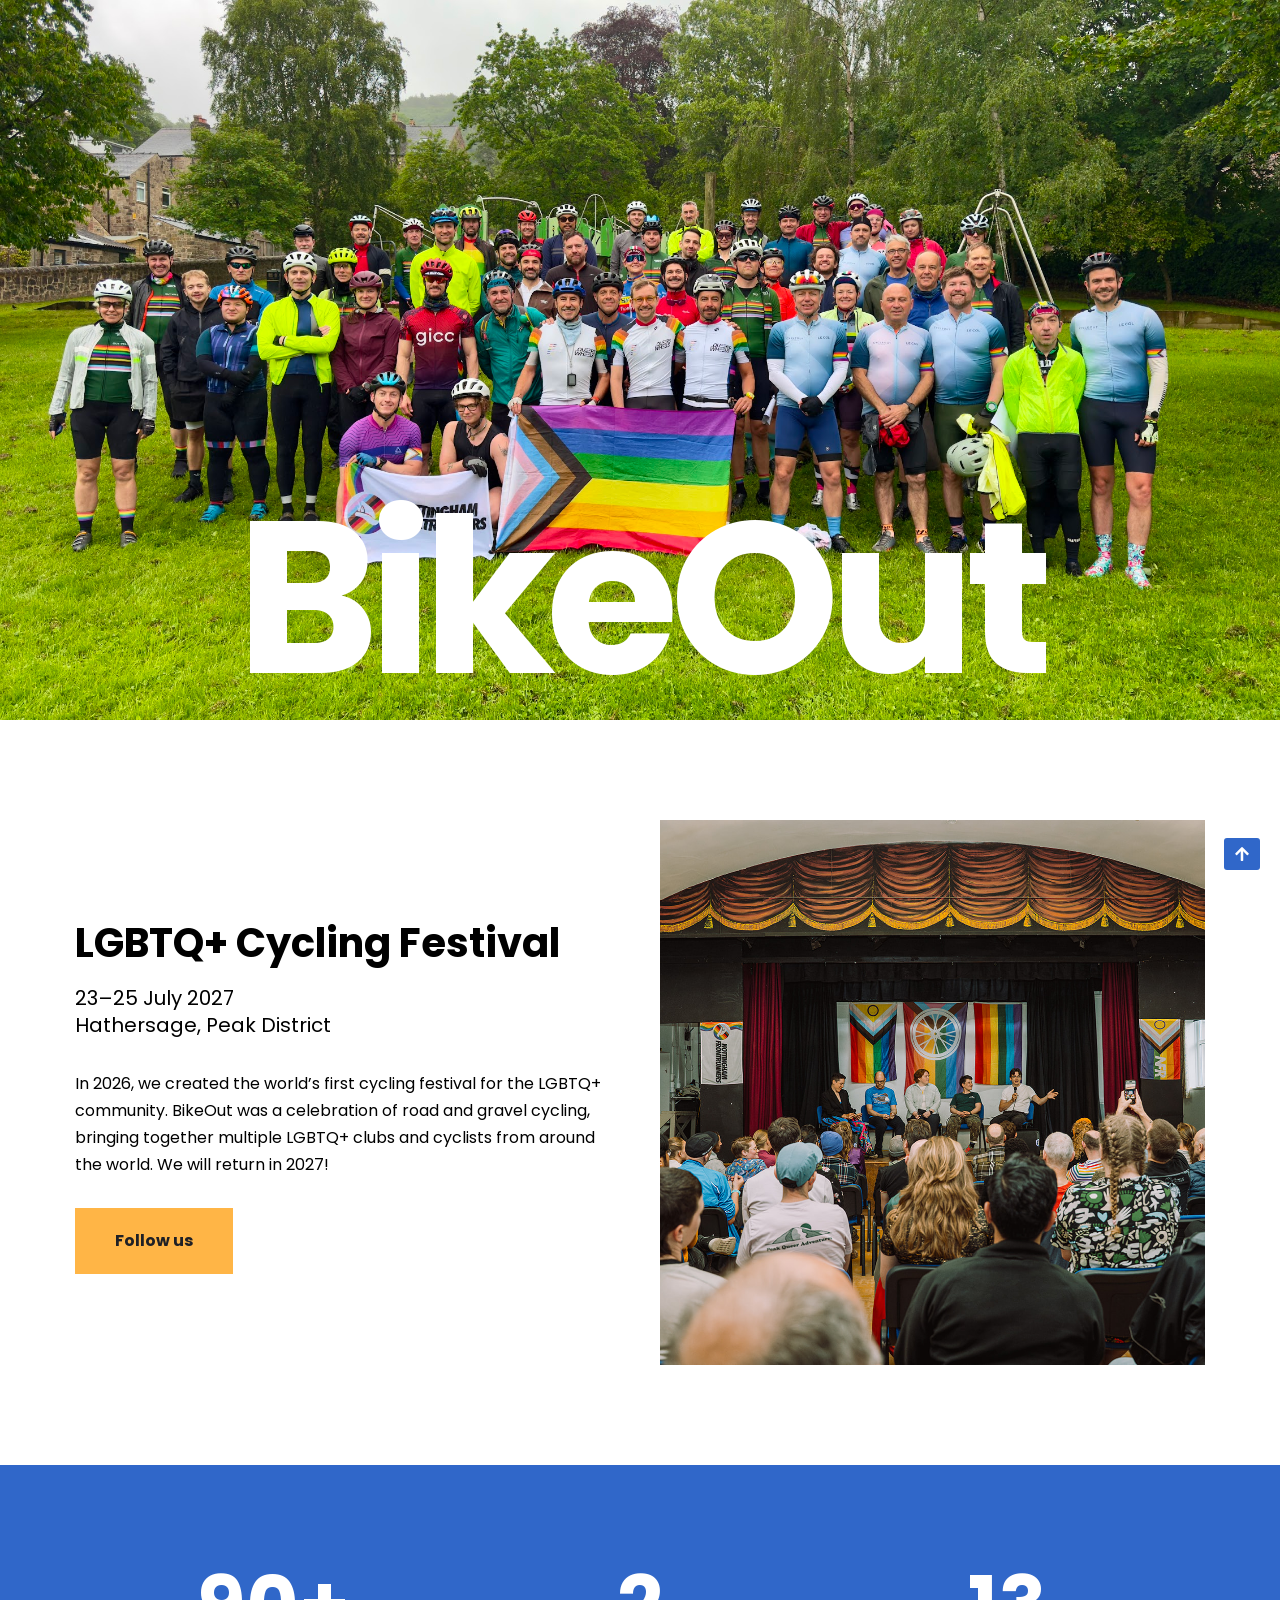
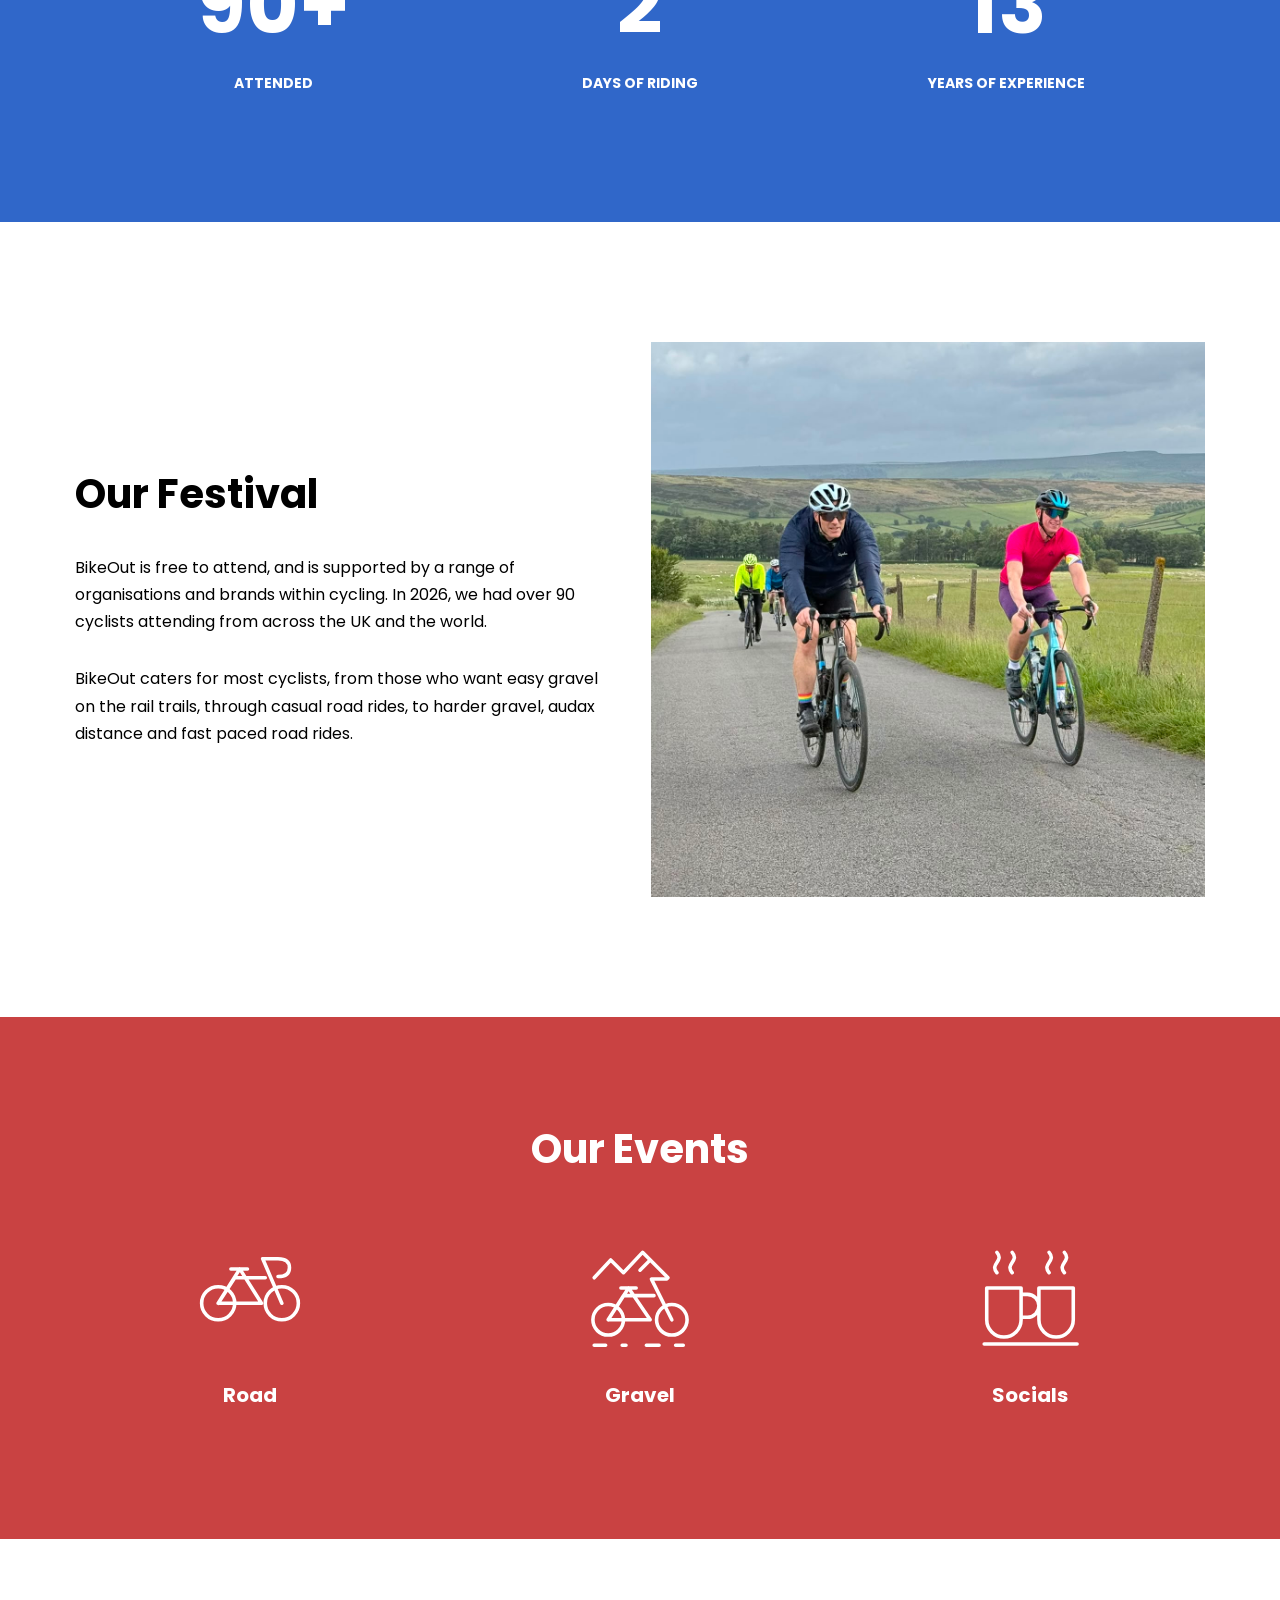
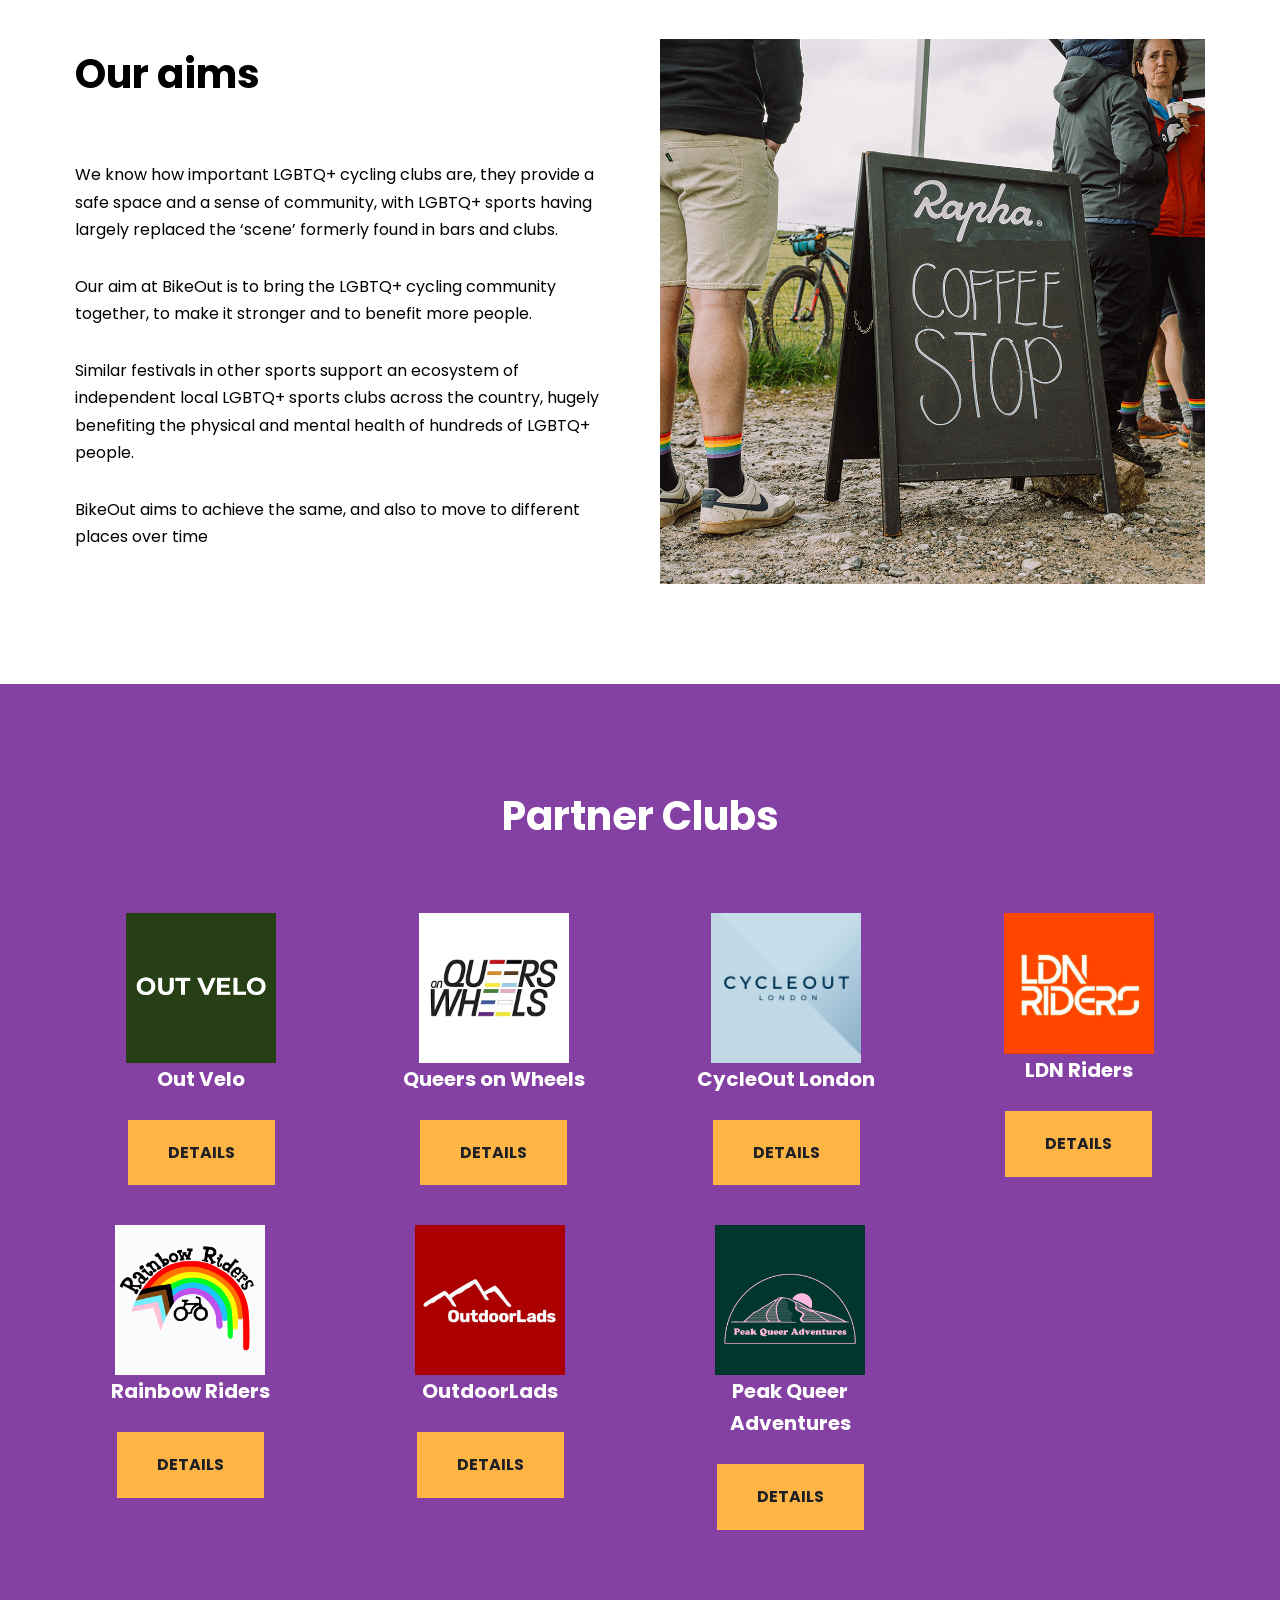
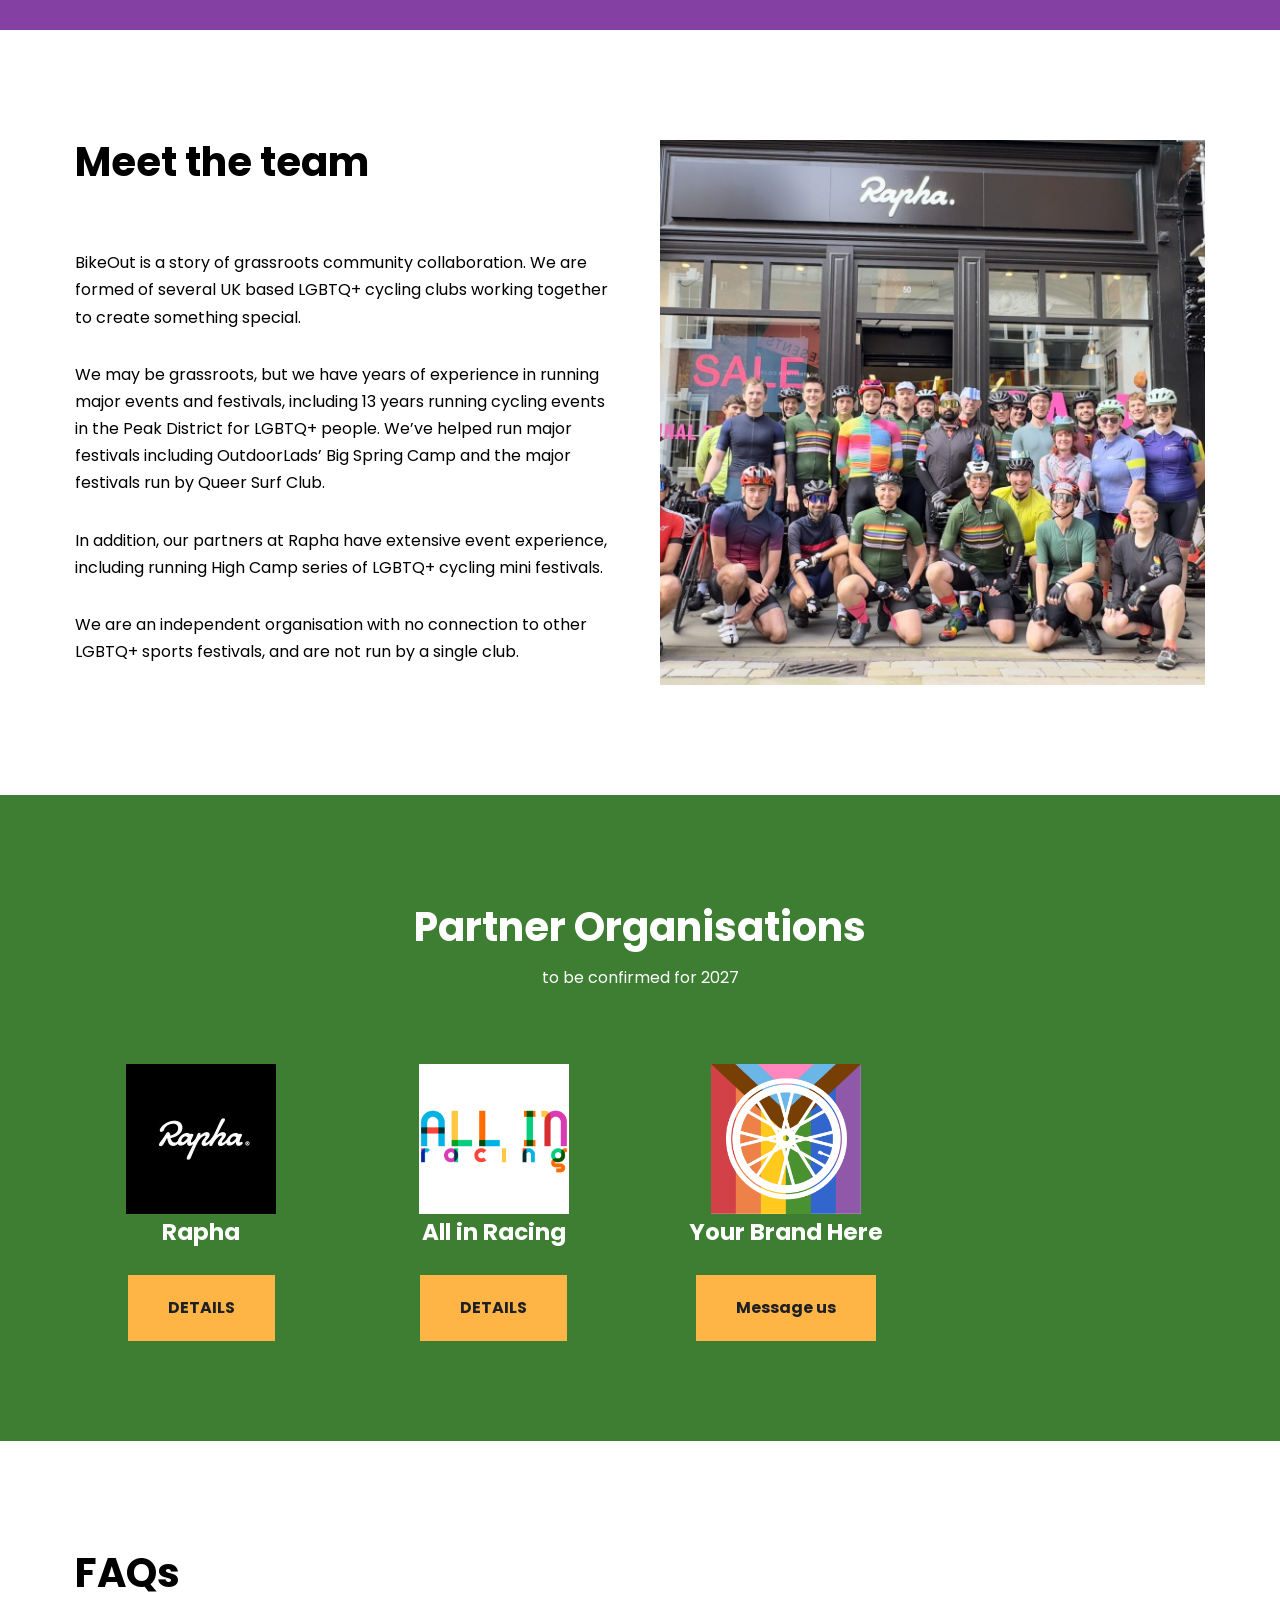
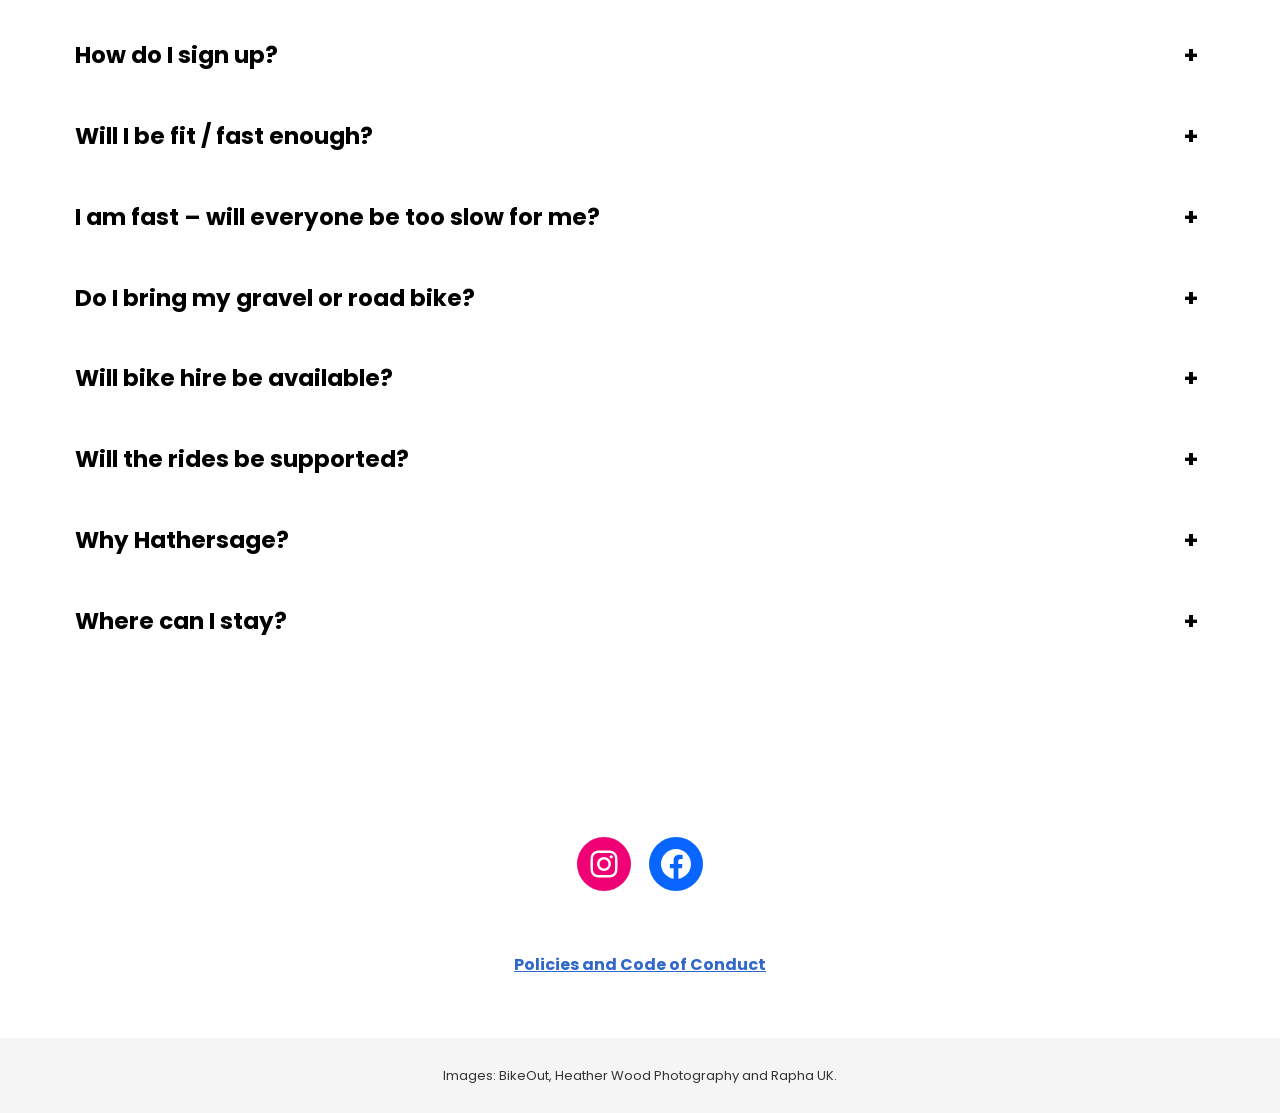
==== commit 07181fb4: "Remove outdated High Camp participation wording" ====
--- a/index.html
+++ b/index.html
@@ -62,7 +62,7 @@
  background:	var(--nv-primary-accent);
  border: none;
 } </style> <style id="core-block-supports-inline-css"> .wp-container-core-buttons-is-layout-fe48e5de{justify-content:center;}.wp-container-core-social-links-is-layout-63375db1{justify-content:flex-start;}
-/*# sourceURL=core-block-supports-inline-css */ </style><link rel="stylesheet" href="/assets/site.css"></head><body class="home wp-singular page-template page-template-page-templates page-template-template-pagebuilder-full-width page-template-page-templatestemplate-pagebuilder-full-width-php page page-id-129 wp-theme-neve  nv-blog-grid nv-sidebar-full-width menu_sidebar_slide_left nv-template" id="neve_body" data-nv-caret-keys="1"><div class="wrapper"><header class="header"> <a class="neve-skip-link show-on-focus" href="/#content"> Skip to content </a><div id="header-grid" class="hfg_header site-header"><div id="header-menu-sidebar" class="header-menu-sidebar tcb menu-sidebar-panel slide_left hfg-pe" data-row-id="sidebar"><div id="header-menu-sidebar-bg" class="header-menu-sidebar-bg"><div class="close-sidebar-panel navbar-toggle-wrapper"> <button type="button" class="hamburger is-active  navbar-toggle active" aria-expanded="false" onclick="if('undefined' !== typeof toggleAriaClick ) { toggleAriaClick() }"> <span class="bars"> <span class="icon-bar"></span> <span class="icon-bar"></span> <span class="icon-bar"></span> </span> <span class="screen-reader-text"> Navigation Menu </span> </button></div><div id="header-menu-sidebar-inner" class="header-menu-sidebar-inner tcb "><div class="builder-item has-nav"><div class="item--inner builder-item--primary-menu has_menu" data-section="header_menu_primary" data-item-id="primary-menu"><div class="nv-nav-wrap"><div role="navigation" class="nav-menu-primary style-border-bottom m-style" aria-label="Primary Menu (Mobile)"><ul id="nv-primary-navigation-mobile-sidebar" class="primary-menu-ul nav-ul menu-mobile"><li id="menu-item-130" class="menu-item menu-item-type-post_type menu-item-object-page menu-item-home current-menu-item page_item page-item-129 current_page_item menu-item-130 nv-active"><div class="wrap"><a href="/" aria-current="page">BikeOut</a></div></li></ul></div></div></div></div></div></div></div><div class="header-menu-sidebar-overlay hfg-ov hfg-pe" onclick="if('undefined' !== typeof toggleAriaClick ) { toggleAriaClick() }"></div></div></header><main id="content" class="neve-main" tabindex="-1"><section class="poster-header" aria-label="BikeOut festival"><div class="poster-photo"><img src="/assets/BikeOut-Gathering.jpg" alt="BikeOut cyclists gathered with Pride flags" width="2263" height="1273" fetchpriority="high"><h1>BikeOut</h1></div></section><section id="wp-block-themeisle-blocks-advanced-columns-e7931e5c" class="wp-block-themeisle-blocks-advanced-columns alignfull has-2-columns has-desktop-equal-layout has-tablet-equal-layout has-mobile-collapsedRows-layout has-vertical-center"><div class="wp-block-themeisle-blocks-advanced-columns-overlay"></div><div class="innerblocks-wrap"><div id="wp-block-themeisle-blocks-advanced-column-311d4b3f" class="wp-block-themeisle-blocks-advanced-column simplified-section-heading"> <h2 id="festival-introduction-title" class="wp-block-themeisle-blocks-advanced-heading wp-block-themeisle-blocks-advanced-heading-9544202b">LGBTQ+ Cycling Festival</h2><p class="intro-festival-date">23–25 July 2027<br>Hathersage, Peak District</p><p class="sg-ai-highlighted-block wp-block-paragraph">In 2026, we created the world’s first cycling festival for the LGBTQ+ community. BikeOut was a celebration of road and gravel cycling, bringing together multiple LGBTQ+ clubs and cyclists from around the world. We will return in 2027!</p><div class="wp-block-buttons is-content-justification-center is-layout-flex wp-container-core-buttons-is-layout-fe48e5de wp-block-buttons-is-layout-flex"><div class="wp-block-button is-style-secondary"><a class="wp-block-button__link wp-element-button" href="https://www.instagram.com/bikeoutfestival/">Follow us</a></div></div></div><div id="wp-block-themeisle-blocks-advanced-column-49224624" class="wp-block-themeisle-blocks-advanced-column"><figure class="wp-block-image size-full"><img decoding="async" src="/assets/bikeout-panel.jpg" alt="Panel discussion at BikeOut, with festival attendees and Pride flags" class="wp-image-386 ed section-photo-crop" style="" loading="eager" width="1600" height="1067"></figure></div></div></section><div id="wp-block-themeisle-blocks-advanced-columns-d41f19f8" class="wp-block-themeisle-blocks-advanced-columns alignfull has-3-columns has-desktop-equal-layout has-tablet-equal-layout has-mobile-collapsedRows-layout has-vertical-unset has-dark-bg o-anim-ready slideInUp"><div class="wp-block-themeisle-blocks-advanced-columns-overlay"></div><div class="innerblocks-wrap"><div id="wp-block-themeisle-blocks-advanced-column-5bde1536" class="wp-block-themeisle-blocks-advanced-column"><h1 id="wp-block-themeisle-blocks-advanced-heading-45cdafb3" class="wp-block-themeisle-blocks-advanced-heading wp-block-themeisle-blocks-advanced-heading-45cdafb3">90+</h1> <span id="wp-block-themeisle-blocks-advanced-heading-d0f3aa1a" class="wp-block-themeisle-blocks-advanced-heading wp-block-themeisle-blocks-advanced-heading-d0f3aa1a"><strong>ATTENDED</strong></span></div><div id="wp-block-themeisle-blocks-advanced-column-a932ac20" class="wp-block-themeisle-blocks-advanced-column"><h1 id="wp-block-themeisle-blocks-advanced-heading-250ef825" class="wp-block-themeisle-blocks-advanced-heading wp-block-themeisle-blocks-advanced-heading-250ef825">2</h1> <span id="wp-block-themeisle-blocks-advanced-heading-40725942" class="wp-block-themeisle-blocks-advanced-heading wp-block-themeisle-blocks-advanced-heading-40725942"><strong>DAYS OF RIDING</strong></span></div><div id="wp-block-themeisle-blocks-advanced-column-f5225388" class="wp-block-themeisle-blocks-advanced-column"><h1 id="wp-block-themeisle-blocks-advanced-heading-6b26d0f3" class="wp-block-themeisle-blocks-advanced-heading wp-block-themeisle-blocks-advanced-heading-6b26d0f3">13</h1> <span id="wp-block-themeisle-blocks-advanced-heading-e0fd27de" class="wp-block-themeisle-blocks-advanced-heading wp-block-themeisle-blocks-advanced-heading-e0fd27de"><strong>YEARS OF EXPERIENCE</strong></span></div></div></div><section id="wp-block-themeisle-blocks-advanced-columns-88d2ee48" class="wp-block-themeisle-blocks-advanced-columns alignfull has-2-columns has-desktop-equal-layout has-tablet-equal-layout has-mobile-collapsedRows-layout has-vertical-center"><div class="wp-block-themeisle-blocks-advanced-columns-overlay"></div><div class="innerblocks-wrap"><div id="wp-block-themeisle-blocks-advanced-column-246c5eb4" class="wp-block-themeisle-blocks-advanced-column simplified-section-heading"> <h2>Our Festival</h2><p class="wp-block-paragraph">BikeOut is free to attend, and is supported by a range of organisations and brands within cycling. In 2026, we had over 90 cyclists attending from across the UK and the world.</p><p class="wp-block-paragraph">BikeOut caters for most cyclists, from those who want easy gravel on the rail trails, through casual road rides, to harder gravel, audax distance and fast paced road rides.</p></div><div id="wp-block-themeisle-blocks-advanced-column-d8dc3166" class="wp-block-themeisle-blocks-advanced-column"><figure class="hathersage-photo"><img src="/assets/hathersage-cycling.jpg" alt="BikeOut cyclists riding through green countryside" width="1600" height="1200" loading="lazy" class=" section-photo-crop" style=""></figure></div></div></section><section id="wp-block-themeisle-blocks-advanced-columns-e4373a2b" class="wp-block-themeisle-blocks-advanced-columns alignfull has-1-columns has-desktop-equal-layout has-tablet-equal-layout has-mobile-equal-layout has-vertical-flex-start has-dark-bg o-anim-ready slideInUp"><div class="wp-block-themeisle-blocks-advanced-columns-overlay"></div><div class="innerblocks-wrap"><div id="wp-block-themeisle-blocks-advanced-column-0b9db5af" class="wp-block-themeisle-blocks-advanced-column"><section id="wp-block-themeisle-blocks-advanced-columns-62d68e08" class="wp-block-themeisle-blocks-advanced-columns has-1-columns has-desktop-equal-layout has-tablet-equal-layout has-mobile-equal-layout has-vertical-flex-start"><div class="wp-block-themeisle-blocks-advanced-columns-overlay"></div><div class="innerblocks-wrap"><div id="wp-block-themeisle-blocks-advanced-column-ba020b38" class="wp-block-themeisle-blocks-advanced-column"><h2 id="wp-block-themeisle-blocks-advanced-heading-6d6c2f48" class="wp-block-themeisle-blocks-advanced-heading wp-block-themeisle-blocks-advanced-heading-6d6c2f48">Our Events</h2></div></div></section><section id="wp-block-themeisle-blocks-advanced-columns-6fc7adce" class="wp-block-themeisle-blocks-advanced-columns has-3-columns has-desktop-equal-layout has-tablet-equal-layout has-mobile-equal-layout has-vertical-flex-start"><div class="wp-block-themeisle-blocks-advanced-columns-overlay"></div><div class="innerblocks-wrap"><div id="wp-block-themeisle-blocks-advanced-column-b5b3ad1c" class="wp-block-themeisle-blocks-advanced-column event-category"><svg xmlns="http://www.w3.org/2000/svg" viewbox="0 0 88 88" fill="none" stroke="currentColor" stroke-width="2.8" stroke-linecap="round" stroke-linejoin="round" class="event-icon" aria-hidden="true" focusable="false"><circle cx="19" cy="45" r="13"></circle><circle cx="69" cy="45" r="13"></circle><path d="m19 45 17-27 17 27H19l13-20h24m13 20L54 10h12q9 0 9 7t-9 7M29 18h13"></path></svg><p class="wp-block-paragraph">Road</p></div><div id="wp-block-themeisle-blocks-advanced-column-efb84bde" class="wp-block-themeisle-blocks-advanced-column event-category"><svg xmlns="http://www.w3.org/2000/svg" viewbox="0 0 88 88" fill="none" stroke="currentColor" stroke-width="2.8" stroke-linecap="round" stroke-linejoin="round" class="event-icon" aria-hidden="true" focusable="false"><path d="m8 25 13-14 10 10L46 5l20 20m-22-6 8-8"></path><circle cx="19" cy="58" r="12"></circle><circle cx="69" cy="58" r="12"></circle><path d="m19 58 16-25 17 25H19l12-19h24m14 19L53 26h12M29 33h12M8 78h9m13 0h3m16 0h10m13 0h6"></path></svg><p class="wp-block-paragraph">Gravel</p></div><div id="wp-block-themeisle-blocks-advanced-column-6be03cf4" class="wp-block-themeisle-blocks-advanced-column event-category"><svg xmlns="http://www.w3.org/2000/svg" viewbox="0 0 88 88" fill="none" stroke="currentColor" stroke-width="2.8" stroke-linecap="round" stroke-linejoin="round" class="event-icon" aria-hidden="true" focusable="false"><path d="M10 33h27v25a13.5 13.5 0 0 1-27 0V33Zm27 5h5a9 9 0 0 1 0 18h-5M51 33h27v25a13.5 13.5 0 0 1-27 0V33ZM8 77h73M18 21c-6-7 6-9 0-16m12 16c-6-7 6-9 0-16m29 16c-6-7 6-9 0-16m12 16c-6-7 6-9 0-16"></path></svg><p class="wp-block-paragraph">Socials</p></div></div></section></div></div></section><section id="wp-block-themeisle-blocks-advanced-columns-b681a8d9" class="wp-block-themeisle-blocks-advanced-columns alignfull has-2-columns has-desktop-equal-layout has-tablet-equal-layout has-mobile-collapsedRows-layout has-vertical-center"><div class="wp-block-themeisle-blocks-advanced-columns-overlay"></div><div class="innerblocks-wrap"><div id="wp-block-themeisle-blocks-advanced-column-4d98644c" class="wp-block-themeisle-blocks-advanced-column simplified-section-heading"> <h2 id="wp-block-themeisle-blocks-advanced-heading-6d0bfabf" class="wp-block-themeisle-blocks-advanced-heading wp-block-themeisle-blocks-advanced-heading-6d0bfabf">Our aims</h2><p class="wp-block-paragraph"><br>We know how important LGBTQ+ cycling clubs are, they provide a safe space and a sense of community, with LGBTQ+ sports having largely replaced the ‘scene’ formerly found in bars and clubs.</p><p class="wp-block-paragraph">Our aim at BikeOut is to bring the LGBTQ+ cycling community together, to make it stronger and to benefit more people.</p><p class="wp-block-paragraph">Similar festivals in other sports support an ecosystem of independent local LGBTQ+ sports clubs across the country, hugely benefiting the physical and mental health of hundreds of LGBTQ+ people.</p><p class="wp-block-paragraph">BikeOut aims to achieve the same, and also to move to different places over time</p></div><div id="wp-block-themeisle-blocks-advanced-column-d9d5e190" class="wp-block-themeisle-blocks-advanced-column"><figure class="wp-block-image size-full"><img decoding="async" src="/assets/rapha-coffee-stop.jpg" alt="Rapha coffee stop at BikeOut, with cyclists gathered around a café sign" class="wp-image-384 ls-is-cached ed section-photo-crop" loading="eager" width="1600" height="1067" style=""></figure></div></div></section><section id="wp-block-themeisle-blocks-advanced-columns-152ab99c" class="wp-block-themeisle-blocks-advanced-columns alignfull has-1-columns has-desktop-equal-layout has-tablet-equal-layout has-mobile-equal-layout has-vertical-flex-start has-dark-bg o-anim-ready slideInUp"><div class="wp-block-themeisle-blocks-advanced-columns-overlay"></div><div class="innerblocks-wrap"><div id="wp-block-themeisle-blocks-advanced-column-df191a86" class="wp-block-themeisle-blocks-advanced-column"><section id="wp-block-themeisle-blocks-advanced-columns-2d0e4103" class="wp-block-themeisle-blocks-advanced-columns has-1-columns has-desktop-equal-layout has-tablet-equal-layout has-mobile-equal-layout has-vertical-flex-start"><div class="wp-block-themeisle-blocks-advanced-columns-overlay"></div><div class="innerblocks-wrap"><div id="wp-block-themeisle-blocks-advanced-column-6db8ce09" class="wp-block-themeisle-blocks-advanced-column"><h2 id="wp-block-themeisle-blocks-advanced-heading-6fa09ec1" class="wp-block-themeisle-blocks-advanced-heading wp-block-themeisle-blocks-advanced-heading-6fa09ec1">Partner Clubs</h2></div></div></section><section id="wp-block-themeisle-blocks-advanced-columns-3c939e4d" class="wp-block-themeisle-blocks-advanced-columns has-4-columns has-desktop-equal-layout has-tablet-equal-layout has-mobile-collapsedRows-layout has-vertical-flex-start"><div class="wp-block-themeisle-blocks-advanced-columns-overlay"></div><div class="innerblocks-wrap"><div id="wp-block-themeisle-blocks-advanced-column-9bb249cb" class="wp-block-themeisle-blocks-advanced-column"><div class="wp-block-image"><figure class="aligncenter size-full is-resized"><img decoding="async" src="/assets/Out-Velo-Square-Plain.png" alt="" class="wp-image-320 ls-is-cached ed" style="width:150px;height:auto" loading="eager"></figure></div><h2 id="wp-block-themeisle-blocks-advanced-heading-8fcb3ec3" class="wp-block-themeisle-blocks-advanced-heading wp-block-themeisle-blocks-advanced-heading-8fcb3ec3">Out Velo</h2><div class="wp-block-buttons is-content-justification-center is-layout-flex wp-container-core-buttons-is-layout-fe48e5de wp-block-buttons-is-layout-flex"><div class="wp-block-button is-style-secondary"><a class="wp-block-button__link wp-element-button" href="https://outvelo.cc/">DETAILS</a></div></div></div><div id="wp-block-themeisle-blocks-advanced-column-99d2aee5" class="wp-block-themeisle-blocks-advanced-column"><div class="wp-block-image"><figure class="aligncenter size-full is-resized"><img decoding="async" src="/assets/QOW.png" alt="" class="wp-image-321 ls-is-cached ed" style="width:150px;height:auto" loading="eager"></figure></div><h2 id="wp-block-themeisle-blocks-advanced-heading-901b5c89" class="wp-block-themeisle-blocks-advanced-heading wp-block-themeisle-blocks-advanced-heading-901b5c89">Queers on Wheels</h2><div class="wp-block-buttons is-content-justification-center is-layout-flex wp-container-core-buttons-is-layout-fe48e5de wp-block-buttons-is-layout-flex"><div class="wp-block-button is-style-secondary"><a class="wp-block-button__link wp-element-button" href="https://www.instagram.com/queersonwheels_/?hl=en">DETAILS</a></div></div></div><div id="wp-block-themeisle-blocks-advanced-column-912f83d3" class="wp-block-themeisle-blocks-advanced-column"><div class="wp-block-image"><figure class="aligncenter size-full is-resized"><img decoding="async" src="/assets/Cycle-out.jpg" alt="" class="wp-image-322 ls-is-cached ed" style="width:150px;height:auto" loading="eager"></figure></div><h2 id="wp-block-themeisle-blocks-advanced-heading-b51791a5" class="wp-block-themeisle-blocks-advanced-heading wp-block-themeisle-blocks-advanced-heading-b51791a5">CycleOut London</h2><div class="wp-block-buttons is-content-justification-center is-layout-flex wp-container-core-buttons-is-layout-fe48e5de wp-block-buttons-is-layout-flex"><div class="wp-block-button is-style-secondary"><a class="wp-block-button__link wp-element-button" href="https://www.cycleoutlondon.org.uk/">DETAILS</a></div></div></div><div id="wp-block-themeisle-blocks-advanced-column-ca312ac5" class="wp-block-themeisle-blocks-advanced-column"><div class="wp-block-image sg-ai-highlighted-block"><figure class="aligncenter size-full is-resized"><img decoding="async" src="/assets/ldn-riders-orange.png" alt="LDN Riders logo" class="wp-image-462 ls-is-cached ed" style="width:150px;height:auto" loading="eager"></figure></div><h2 id="wp-block-themeisle-blocks-advanced-heading-8c337129" class="wp-block-themeisle-blocks-advanced-heading wp-block-themeisle-blocks-advanced-heading-8c337129">LDN Riders</h2><div class="wp-block-buttons is-content-justification-center is-layout-flex wp-container-core-buttons-is-layout-fe48e5de wp-block-buttons-is-layout-flex"><div class="wp-block-button is-style-secondary"><a class="wp-block-button__link wp-element-button" href="https://www.ldnriders.com/">DETAILS</a></div></div></div></div></section><section id="wp-block-themeisle-blocks-advanced-columns-23f50b3d" class="wp-block-themeisle-blocks-advanced-columns has-4-columns has-desktop-equal-layout has-tablet-equal-layout has-mobile-collapsedRows-layout has-vertical-flex-start"><div class="wp-block-themeisle-blocks-advanced-columns-overlay"></div><div class="innerblocks-wrap club-partners-second-row"><div id="wp-block-themeisle-blocks-advanced-column-63b5d2db" class="wp-block-themeisle-blocks-advanced-column"><div class="wp-block-image sg-ai-highlighted-block"><figure class="aligncenter size-full is-resized"><img decoding="async" src="/assets/a0a40ff7-7099-42d9-8319-295e8e7619d4_0.png" alt="" class="wp-image-327 ls-is-cached ed" style="width:150px;height:auto" loading="eager"></figure></div><h2 id="wp-block-themeisle-blocks-advanced-heading-a9db49c0" class="wp-block-themeisle-blocks-advanced-heading wp-block-themeisle-blocks-advanced-heading-a9db49c0">Rainbow Riders</h2><div class="wp-block-buttons is-content-justification-center is-layout-flex wp-container-core-buttons-is-layout-fe48e5de wp-block-buttons-is-layout-flex"><div class="wp-block-button is-style-secondary"><a class="wp-block-button__link wp-element-button" href="https://rainbowriders.co.uk/">DETAILS</a></div></div></div><div id="wp-block-themeisle-blocks-advanced-column-b6030ba8" class="wp-block-themeisle-blocks-advanced-column"><div class="wp-block-image sg-ai-highlighted-block"><figure class="aligncenter size-full is-resized"><img decoding="async" src="/assets/Outdoor-Lads-Logo-e1769189182310.jpg" alt="" class="wp-image-486 ls-is-cached ed" style="aspect-ratio:1;object-fit:cover;width:150px;height:auto" loading="eager"></figure></div><h2 id="wp-block-themeisle-blocks-advanced-heading-23d09c42" class="wp-block-themeisle-blocks-advanced-heading wp-block-themeisle-blocks-advanced-heading-23d09c42">OutdoorLads</h2><div class="wp-block-buttons is-content-justification-center is-layout-flex wp-container-core-buttons-is-layout-fe48e5de wp-block-buttons-is-layout-flex"><div class="wp-block-button is-style-secondary"><a class="wp-block-button__link wp-element-button" href="http://www.outdoorlads.com/">DETAILS</a></div></div></div><div id="wp-block-themeisle-blocks-advanced-column-b7a2b543" class="wp-block-themeisle-blocks-advanced-column"><div class="wp-block-image sg-ai-highlighted-block"><figure class="aligncenter size-full is-resized"><img decoding="async" src="/assets/1000046569-1.png" alt="" class="wp-image-507 ls-is-cached ed" style="width:150px;height:auto" loading="eager"></figure></div><h2 id="wp-block-themeisle-blocks-advanced-heading-9eca05fd" class="wp-block-themeisle-blocks-advanced-heading wp-block-themeisle-blocks-advanced-heading-9eca05fd">Peak Queer Adventures</h2><div class="wp-block-buttons is-content-justification-center is-layout-flex wp-container-core-buttons-is-layout-fe48e5de wp-block-buttons-is-layout-flex"><div class="wp-block-button is-style-secondary"><a class="wp-block-button__link wp-element-button" href="https://www.instagram.com/peakqueeradventures?igsh=NndzMmVlMmZvdGE1">DETAILS</a></div></div></div></div></section></div></div></section><section id="wp-block-themeisle-blocks-advanced-columns-0cf7bdae" class="wp-block-themeisle-blocks-advanced-columns alignfull has-2-columns has-desktop-equal-layout has-tablet-equal-layout has-mobile-collapsedRows-layout has-vertical-center"><div class="wp-block-themeisle-blocks-advanced-columns-overlay"></div><div class="innerblocks-wrap"><div id="wp-block-themeisle-blocks-advanced-column-ac6d07b6" class="wp-block-themeisle-blocks-advanced-column simplified-section-heading"> <h2 id="wp-block-themeisle-blocks-advanced-heading-bf12b2e0" class="wp-block-themeisle-blocks-advanced-heading wp-block-themeisle-blocks-advanced-heading-bf12b2e0">Meet the team</h2><p class="wp-block-paragraph"><br>BikeOut is a story of grassroots community collaboration. We are formed of several UK based LGBTQ+ cycling clubs working together to create something special.</p><p class="sg-ai-highlighted-block wp-block-paragraph">We may be grassroots, but we have years of experience in running major events and festivals, including 13 years running cycling events in the Peak District for LGBTQ+ people. We’ve helped run major festivals including OutdoorLads’ Big Spring Camp and the major festivals run by Queer Surf Club.</p><p class="wp-block-paragraph">In addition, our partners at Rapha have extensive event experience, including running High Camp series of LGBTQ+ cycling mini festivals, which will be running again this year as part of BikeOut.</p><p class="wp-block-paragraph">We are an independent organisation with no connection to other LGBTQ+ sports festivals, and are not run by a single club.</p></div><div id="wp-block-themeisle-blocks-advanced-column-953b7613" class="wp-block-themeisle-blocks-advanced-column"><figure class="wp-block-image size-full"><img decoding="async" src="/assets/IMG_2913-edited.jpeg" alt="" class="wp-image-417 ed section-photo-crop" loading="eager" style=""></figure></div></div></section><section id="wp-block-themeisle-blocks-advanced-columns-d9d62ad3" class="wp-block-themeisle-blocks-advanced-columns alignfull has-1-columns has-desktop-equal-layout has-tablet-equal-layout has-mobile-equal-layout has-vertical-flex-start has-dark-bg o-anim-ready slideInUp"><div class="wp-block-themeisle-blocks-advanced-columns-overlay"></div><div class="innerblocks-wrap"><div id="wp-block-themeisle-blocks-advanced-column-cfc5959a" class="wp-block-themeisle-blocks-advanced-column"><section id="wp-block-themeisle-blocks-advanced-columns-7b87c1fa" class="wp-block-themeisle-blocks-advanced-columns has-1-columns has-desktop-equal-layout has-tablet-equal-layout has-mobile-equal-layout has-vertical-flex-start"><div class="wp-block-themeisle-blocks-advanced-columns-overlay"></div><div class="innerblocks-wrap"><div id="wp-block-themeisle-blocks-advanced-column-dd46a50b" class="wp-block-themeisle-blocks-advanced-column"> <h2 id="wp-block-themeisle-blocks-advanced-heading-269c8eb6" class="wp-block-themeisle-blocks-advanced-heading wp-block-themeisle-blocks-advanced-heading-269c8eb6">Partner Organisations</h2><p class="partner-clubs-note">to be confirmed for 2027</p></div></div></section><section id="wp-block-themeisle-blocks-advanced-columns-01aa27b4" class="wp-block-themeisle-blocks-advanced-columns has-3-columns has-desktop-equal-layout has-tablet-equal-layout has-mobile-collapsedRows-layout has-vertical-flex-start"><div class="wp-block-themeisle-blocks-advanced-columns-overlay"></div><div class="innerblocks-wrap"><div id="wp-block-themeisle-blocks-advanced-column-f2cf3c12" class="wp-block-themeisle-blocks-advanced-column"><div class="wp-block-image"><figure class="aligncenter size-full is-resized"><img decoding="async" src="/assets/cd3490c625f17ba0b3646b94c2a78c8d.jpg" alt="" class="wp-image-339 ed" style="width:150px;height:auto" loading="eager"></figure></div><h2 id="wp-block-themeisle-blocks-advanced-heading-0acf90b2" class="wp-block-themeisle-blocks-advanced-heading wp-block-themeisle-blocks-advanced-heading-0acf90b2">Rapha</h2><div class="wp-block-buttons is-content-justification-center is-layout-flex wp-container-core-buttons-is-layout-fe48e5de wp-block-buttons-is-layout-flex"><div class="wp-block-button is-style-secondary"><a class="wp-block-button__link wp-element-button" href="http://rapha.cc/">DETAILS</a></div></div></div><div id="wp-block-themeisle-blocks-advanced-column-3586ec52" class="wp-block-themeisle-blocks-advanced-column"><div class="wp-block-image"><figure class="aligncenter size-full is-resized"><img decoding="async" src="/assets/049c4b_59a5e592765c45918a51c168706fbf4emv2.png" alt="" class="wp-image-340 ed" style="width:150px;height:auto" loading="eager"></figure></div><h2 id="wp-block-themeisle-blocks-advanced-heading-c6ba6ddd" class="wp-block-themeisle-blocks-advanced-heading wp-block-themeisle-blocks-advanced-heading-c6ba6ddd">All in Racing</h2><div class="wp-block-buttons is-content-justification-center is-layout-flex wp-container-core-buttons-is-layout-fe48e5de wp-block-buttons-is-layout-flex"><div class="wp-block-button is-style-secondary"><a class="wp-block-button__link wp-element-button" href="https://www.allinracing.org/">DETAILS</a></div></div></div><div id="wp-block-themeisle-blocks-advanced-column-a618a016" class="wp-block-themeisle-blocks-advanced-column"><div class="wp-block-image"><figure class="aligncenter size-full is-resized"><img decoding="async" src="/assets/LGBTCN-Logo-2-1.png" alt="" class="wp-image-452 ed" style="width:150px;height:auto" loading="eager"></figure></div><h2 id="wp-block-themeisle-blocks-advanced-heading-7c6564dc" class="wp-block-themeisle-blocks-advanced-heading wp-block-themeisle-blocks-advanced-heading-7c6564dc">Your Brand Here</h2><div class="wp-block-buttons is-content-justification-center is-layout-flex wp-container-core-buttons-is-layout-fe48e5de wp-block-buttons-is-layout-flex"><div class="wp-block-button is-style-secondary"><a class="wp-block-button__link wp-element-button" href="https://www.instagram.com/bikeoutfestival/">Message us</a></div></div></div></div></section></div></div></section><section id="wp-block-themeisle-blocks-advanced-columns-f65f7730" class="wp-block-themeisle-blocks-advanced-columns alignfull has-1-columns has-desktop-equal-layout has-tablet-equal-layout has-mobile-collapsedRows-layout has-vertical-center"><div class="wp-block-themeisle-blocks-advanced-columns-overlay"></div><div class="innerblocks-wrap"><div id="wp-block-themeisle-blocks-advanced-column-a8ea5d79" class="wp-block-themeisle-blocks-advanced-column"><h2 id="wp-block-themeisle-blocks-advanced-heading-714a1052" class="wp-block-themeisle-blocks-advanced-heading wp-block-themeisle-blocks-advanced-heading-714a1052">FAQs</h2><div role="group" class="wp-block-accordion is-layout-flow wp-block-accordion-is-layout-flow"><div class="wp-block-accordion-item is-layout-flow wp-block-accordion-item-is-layout-flow"><h3 class="wp-block-accordion-heading has-icon has-icon-right"><button aria-expanded="false" aria-controls="sign-up-panel" id="sign-up" type="button" class="wp-block-accordion-heading__toggle"><span class="wp-block-accordion-heading__toggle-title">How do I sign up?</span><span class="wp-block-accordion-heading__toggle-icon" aria-hidden="true">+</span></button></h3><div aria-labelledby="sign-up" id="sign-up-panel" role="region" class="wp-block-accordion-panel is-layout-flow wp-block-accordion-panel-is-layout-flow" hidden="hidden"><p class="wp-block-paragraph">Our app will launch for sign ups in the spring. Please check back then, and <a href="https://www.instagram.com/bikeoutfestival/">follow us on Instagram</a> for updates.</p></div></div><div class="wp-block-accordion-item is-layout-flow wp-block-accordion-item-is-layout-flow"><h3 class="wp-block-accordion-heading has-icon has-icon-right"><button aria-expanded="false" aria-controls="accordion-item-1-panel" id="accordion-item-1" type="button" class="wp-block-accordion-heading__toggle"><span class="wp-block-accordion-heading__toggle-title">Will I be fit / fast enough?</span><span class="wp-block-accordion-heading__toggle-icon" aria-hidden="true">+</span></button></h3><div aria-labelledby="accordion-item-1" id="accordion-item-1-panel" role="region" class="wp-block-accordion-panel is-layout-flow wp-block-accordion-panel-is-layout-flow" hidden="hidden"><p class="wp-block-paragraph">We aim to cater for all. Many of the gravel rides will be shorter and at an easier pace, although still adventurous and hilly – suitable for those used to riding 40km on a gravel/road mix with hills.</p><p class="wp-block-paragraph">On road, if you’re used to riding 80km with hills, you will be fine for the longer road routes. We will split each ride into smaller groups so that everyone is comfortable with the pace. For the road rides, we expect the biggest groups of riders to complete the hilly routes at about 22kph average but this will vary widely, with some bunches at 19 and some at 25+.</p></div></div><div class="wp-block-accordion-item is-layout-flow wp-block-accordion-item-is-layout-flow"><h3 class="wp-block-accordion-heading has-icon has-icon-right"><button aria-expanded="false" aria-controls="accordion-item-2-panel" id="accordion-item-2" type="button" class="wp-block-accordion-heading__toggle"><span class="wp-block-accordion-heading__toggle-title">I am fast – will everyone be too slow for me?</span><span class="wp-block-accordion-heading__toggle-icon" aria-hidden="true">+</span></button></h3><div aria-labelledby="accordion-item-2" id="accordion-item-2-panel" role="region" class="wp-block-accordion-panel is-layout-flow wp-block-accordion-panel-is-layout-flow" hidden="hidden"><p class="wp-block-paragraph">This is unlikely. There are a couple of local event organisers who can ride above the pace any UK LGBTQ+ club runs regular rides – 30kph+ on a flat ride – and blast up their local hills. So you’ll have company! Good luck chasing!</p></div></div><div class="wp-block-accordion-item is-layout-flow wp-block-accordion-item-is-layout-flow"><h3 class="wp-block-accordion-heading has-icon has-icon-right"><button aria-expanded="false" aria-controls="accordion-item-3-panel" id="accordion-item-3" type="button" class="wp-block-accordion-heading__toggle"><span class="wp-block-accordion-heading__toggle-title">Do I bring my gravel or road bike?</span><span class="wp-block-accordion-heading__toggle-icon" aria-hidden="true">+</span></button></h3><div aria-labelledby="accordion-item-3" id="accordion-item-3-panel" role="region" class="wp-block-accordion-panel is-layout-flow wp-block-accordion-panel-is-layout-flow" hidden="hidden"><p class="wp-block-paragraph">If you have to choose, choose gravel – if you do one of the easier pace road rides on the gravel bike, you’ll be fine, the terrain is very hilly, and we’ll not be going crazy on pace. Gravel bikes will not be suitable for the faster road rides, however.</p></div></div><div class="wp-block-accordion-item is-layout-flow wp-block-accordion-item-is-layout-flow"><h3 class="wp-block-accordion-heading has-icon has-icon-right"><button aria-expanded="false" aria-controls="accordion-item-4-panel" id="accordion-item-4" type="button" class="wp-block-accordion-heading__toggle"><span class="wp-block-accordion-heading__toggle-title">Will bike hire be available? </span><span class="wp-block-accordion-heading__toggle-icon" aria-hidden="true">+</span></button></h3><div aria-labelledby="accordion-item-4" id="accordion-item-4-panel" role="region" class="wp-block-accordion-panel is-layout-flow wp-block-accordion-panel-is-layout-flow" hidden="hidden"><p class="wp-block-paragraph">Yes, you can hire good quality bikes from Alpkit in Hathersage. Please contact them directly. We also hope to have demo bikes available from Canyon but this is TBC.</p></div></div><div class="wp-block-accordion-item is-layout-flow wp-block-accordion-item-is-layout-flow"><h3 class="wp-block-accordion-heading has-icon has-icon-right"><button aria-expanded="false" aria-controls="accordion-item-5-panel" id="accordion-item-5" type="button" class="wp-block-accordion-heading__toggle"><span class="wp-block-accordion-heading__toggle-title">Will the rides be supported? </span><span class="wp-block-accordion-heading__toggle-icon" aria-hidden="true">+</span></button></h3><div aria-labelledby="accordion-item-5" id="accordion-item-5-panel" role="region" class="wp-block-accordion-panel is-layout-flow wp-block-accordion-panel-is-layout-flow" hidden="hidden"><p class="wp-block-paragraph">Rides will have an allocated Ride Captain but they are all unsupported and self led in terms of navigation. The event organisers cannot assist you in the event of medial or mechanical emergency.</p></div></div><div class="wp-block-accordion-item is-layout-flow wp-block-accordion-item-is-layout-flow"><h3 class="wp-block-accordion-heading has-icon has-icon-right"><button aria-expanded="false" aria-controls="why-hathersage-panel" id="why-hathersage" type="button" class="wp-block-accordion-heading__toggle"><span class="wp-block-accordion-heading__toggle-title">Why Hathersage?</span><span class="wp-block-accordion-heading__toggle-icon" aria-hidden="true">+</span></button></h3><div aria-labelledby="why-hathersage" id="why-hathersage-panel" role="region" class="wp-block-accordion-panel is-layout-flow wp-block-accordion-panel-is-layout-flow" hidden="hidden"><p class="wp-block-paragraph">Our base, Hathersage, offers unparalleled opportunities for road and gravel cycling in the UK, making it a premier destination for riders of all levels.</p></div></div><div class="wp-block-accordion-item is-layout-flow wp-block-accordion-item-is-layout-flow"><h3 class="wp-block-accordion-heading has-icon has-icon-right"><button aria-expanded="false" aria-controls="accommodation-panel" id="accommodation" type="button" class="wp-block-accordion-heading__toggle"><span class="wp-block-accordion-heading__toggle-title">Where can I stay?</span><span class="wp-block-accordion-heading__toggle-icon" aria-hidden="true">+</span></button></h3><div aria-labelledby="accommodation" id="accommodation-panel" role="region" class="wp-block-accordion-panel is-layout-flow wp-block-accordion-panel-is-layout-flow" hidden="hidden"><p class="wp-block-paragraph">We are not providing accommodation as part of BikeOut, but the area has a range of accommodation options for all budgets, from camping to high-end hotels.</p></div></div></div></div></div></section><div id="wp-block-themeisle-blocks-advanced-columns-f326b099" class="wp-block-themeisle-blocks-advanced-columns alignfull has-1-columns has-desktop-equal-layout has-tablet-equal-layout has-mobile-equal-layout has-vertical-unset"><div class="wp-block-themeisle-blocks-advanced-columns-overlay"></div><div class="innerblocks-wrap"><div id="wp-block-themeisle-blocks-advanced-column-2fb5b4c8" class="wp-block-themeisle-blocks-advanced-column simplified-section-heading"> <ul class="wp-block-social-links aligncenter has-large-icon-size is-content-justification-left is-layout-flex wp-container-core-social-links-is-layout-63375db1 wp-block-social-links-is-layout-flex"><li class="wp-social-link wp-social-link-instagram wp-block-social-link"><a href="https://www.instagram.com/bikeoutfestival/" class="wp-block-social-link-anchor"><svg width="24" height="24" viewbox="0 0 24 24" version="1.1" xmlns="http://www.w3.org/2000/svg" aria-hidden="true" focusable="false"><path d="M12,4.622c2.403,0,2.688,0.009,3.637,0.052c0.877,0.04,1.354,0.187,1.671,0.31c0.42,0.163,0.72,0.358,1.035,0.673 c0.315,0.315,0.51,0.615,0.673,1.035c0.123,0.317,0.27,0.794,0.31,1.671c0.043,0.949,0.052,1.234,0.052,3.637 s-0.009,2.688-0.052,3.637c-0.04,0.877-0.187,1.354-0.31,1.671c-0.163,0.42-0.358,0.72-0.673,1.035 c-0.315,0.315-0.615,0.51-1.035,0.673c-0.317,0.123-0.794,0.27-1.671,0.31c-0.949,0.043-1.233,0.052-3.637,0.052 s-2.688-0.009-3.637-0.052c-0.877-0.04-1.354-0.187-1.671-0.31c-0.42-0.163-0.72-0.358-1.035-0.673 c-0.315-0.315-0.51-0.615-0.673-1.035c-0.123-0.317-0.27-0.794-0.31-1.671C4.631,14.688,4.622,14.403,4.622,12 s0.009-2.688,0.052-3.637c0.04-0.877,0.187-1.354,0.31-1.671c0.163-0.42,0.358-0.72,0.673-1.035 c0.315-0.315,0.615-0.51,1.035-0.673c0.317-0.123,0.794-0.27,1.671-0.31C9.312,4.631,9.597,4.622,12,4.622 M12,3 C9.556,3,9.249,3.01,8.289,3.054C7.331,3.098,6.677,3.25,6.105,3.472C5.513,3.702,5.011,4.01,4.511,4.511 c-0.5,0.5-0.808,1.002-1.038,1.594C3.25,6.677,3.098,7.331,3.054,8.289C3.01,9.249,3,9.556,3,12c0,2.444,0.01,2.751,0.054,3.711 c0.044,0.958,0.196,1.612,0.418,2.185c0.23,0.592,0.538,1.094,1.038,1.594c0.5,0.5,1.002,0.808,1.594,1.038 c0.572,0.222,1.227,0.375,2.185,0.418C9.249,20.99,9.556,21,12,21s2.751-0.01,3.711-0.054c0.958-0.044,1.612-0.196,2.185-0.418 c0.592-0.23,1.094-0.538,1.594-1.038c0.5-0.5,0.808-1.002,1.038-1.594c0.222-0.572,0.375-1.227,0.418-2.185 C20.99,14.751,21,14.444,21,12s-0.01-2.751-0.054-3.711c-0.044-0.958-0.196-1.612-0.418-2.185c-0.23-0.592-0.538-1.094-1.038-1.594 c-0.5-0.5-1.002-0.808-1.594-1.038c-0.572-0.222-1.227-0.375-2.185-0.418C14.751,3.01,14.444,3,12,3L12,3z M12,7.378 c-2.552,0-4.622,2.069-4.622,4.622S9.448,16.622,12,16.622s4.622-2.069,4.622-4.622S14.552,7.378,12,7.378z M12,15 c-1.657,0-3-1.343-3-3s1.343-3,3-3s3,1.343,3,3S13.657,15,12,15z M16.804,6.116c-0.596,0-1.08,0.484-1.08,1.08 s0.484,1.08,1.08,1.08c0.596,0,1.08-0.484,1.08-1.08S17.401,6.116,16.804,6.116z"></path></svg><span class="wp-block-social-link-label screen-reader-text">Instagram</span></a></li><li class="wp-social-link wp-social-link-facebook wp-block-social-link"><a href="https://www.facebook.com/BikeOut2026/" class="wp-block-social-link-anchor"><svg width="24" height="24" viewbox="0 0 24 24" version="1.1" xmlns="http://www.w3.org/2000/svg" aria-hidden="true" focusable="false"><path d="M12 2C6.5 2 2 6.5 2 12c0 5 3.7 9.1 8.4 9.9v-7H7.9V12h2.5V9.8c0-2.5 1.5-3.9 3.8-3.9 1.1 0 2.2.2 2.2.2v2.5h-1.3c-1.2 0-1.6.8-1.6 1.6V12h2.8l-.4 2.9h-2.3v7C18.3 21.1 22 17 22 12c0-5.5-4.5-10-10-10z"></path></svg><span class="wp-block-social-link-label screen-reader-text">Facebook</span></a></li></ul></div></div></div><div id="wp-block-themeisle-blocks-advanced-columns-fbf3c17c" class="wp-block-themeisle-blocks-advanced-columns has-1-columns has-desktop-equal-layout has-tablet-equal-layout has-mobile-equal-layout has-vertical-unset"><div class="wp-block-themeisle-blocks-advanced-columns-overlay"></div><div class="innerblocks-wrap"><div id="wp-block-themeisle-blocks-advanced-column-15e4e94b" class="wp-block-themeisle-blocks-advanced-column"><p class="has-text-align-center wp-block-paragraph"><a href="/policies/"><strong>Policies and Code of Conduct</strong></a></p></div></div></div><p class="has-text-align-center wp-block-paragraph"></p><p class="wp-block-paragraph"></p></main><footer class="image-credits"><p>Images: BikeOut, Heather Wood Photography and Rapha UK.</p></footer><!--/.neve-main--></div><!--/.wrapper--> <button id="scroll-to-top" class="scroll-to-top scroll-to-top-right  scroll-show-mobile icon" aria-label="Scroll To Top" style="visibility: visible; opacity: 1;"><svg class="scroll-to-top-icon" aria-hidden="true" role="img" xmlns="http://www.w3.org/2000/svg" width="15" height="15" viewbox="0 0 15 15"><rect width="15" height="15" fill="none"></rect><path fill="currentColor" d="M2,8.48l-.65-.65a.71.71,0,0,1,0-1L7,1.14a.72.72,0,0,1,1,0l5.69,5.7a.71.71,0,0,1,0,1L13,8.48a.71.71,0,0,1-1,0L8.67,4.94v8.42a.7.7,0,0,1-.7.7H7a.7.7,0,0,1-.7-.7V4.94L3,8.47a.7.7,0,0,1-1,0Z"></path></svg></button><style id="o-anim-hide-inline-css"> .animated:not(.o-anim-ready) {
+/*# sourceURL=core-block-supports-inline-css */ </style><link rel="stylesheet" href="/assets/site.css"></head><body class="home wp-singular page-template page-template-page-templates page-template-template-pagebuilder-full-width page-template-page-templatestemplate-pagebuilder-full-width-php page page-id-129 wp-theme-neve  nv-blog-grid nv-sidebar-full-width menu_sidebar_slide_left nv-template" id="neve_body" data-nv-caret-keys="1"><div class="wrapper"><header class="header"> <a class="neve-skip-link show-on-focus" href="/#content"> Skip to content </a><div id="header-grid" class="hfg_header site-header"><div id="header-menu-sidebar" class="header-menu-sidebar tcb menu-sidebar-panel slide_left hfg-pe" data-row-id="sidebar"><div id="header-menu-sidebar-bg" class="header-menu-sidebar-bg"><div class="close-sidebar-panel navbar-toggle-wrapper"> <button type="button" class="hamburger is-active  navbar-toggle active" aria-expanded="false" onclick="if('undefined' !== typeof toggleAriaClick ) { toggleAriaClick() }"> <span class="bars"> <span class="icon-bar"></span> <span class="icon-bar"></span> <span class="icon-bar"></span> </span> <span class="screen-reader-text"> Navigation Menu </span> </button></div><div id="header-menu-sidebar-inner" class="header-menu-sidebar-inner tcb "><div class="builder-item has-nav"><div class="item--inner builder-item--primary-menu has_menu" data-section="header_menu_primary" data-item-id="primary-menu"><div class="nv-nav-wrap"><div role="navigation" class="nav-menu-primary style-border-bottom m-style" aria-label="Primary Menu (Mobile)"><ul id="nv-primary-navigation-mobile-sidebar" class="primary-menu-ul nav-ul menu-mobile"><li id="menu-item-130" class="menu-item menu-item-type-post_type menu-item-object-page menu-item-home current-menu-item page_item page-item-129 current_page_item menu-item-130 nv-active"><div class="wrap"><a href="/" aria-current="page">BikeOut</a></div></li></ul></div></div></div></div></div></div></div><div class="header-menu-sidebar-overlay hfg-ov hfg-pe" onclick="if('undefined' !== typeof toggleAriaClick ) { toggleAriaClick() }"></div></div></header><main id="content" class="neve-main" tabindex="-1"><section class="poster-header" aria-label="BikeOut festival"><div class="poster-photo"><img src="/assets/BikeOut-Gathering.jpg" alt="BikeOut cyclists gathered with Pride flags" width="2263" height="1273" fetchpriority="high"><h1>BikeOut</h1></div></section><section id="wp-block-themeisle-blocks-advanced-columns-e7931e5c" class="wp-block-themeisle-blocks-advanced-columns alignfull has-2-columns has-desktop-equal-layout has-tablet-equal-layout has-mobile-collapsedRows-layout has-vertical-center"><div class="wp-block-themeisle-blocks-advanced-columns-overlay"></div><div class="innerblocks-wrap"><div id="wp-block-themeisle-blocks-advanced-column-311d4b3f" class="wp-block-themeisle-blocks-advanced-column simplified-section-heading"> <h2 id="festival-introduction-title" class="wp-block-themeisle-blocks-advanced-heading wp-block-themeisle-blocks-advanced-heading-9544202b">LGBTQ+ Cycling Festival</h2><p class="intro-festival-date">23–25 July 2027<br>Hathersage, Peak District</p><p class="sg-ai-highlighted-block wp-block-paragraph">In 2026, we created the world’s first cycling festival for the LGBTQ+ community. BikeOut was a celebration of road and gravel cycling, bringing together multiple LGBTQ+ clubs and cyclists from around the world. We will return in 2027!</p><div class="wp-block-buttons is-content-justification-center is-layout-flex wp-container-core-buttons-is-layout-fe48e5de wp-block-buttons-is-layout-flex"><div class="wp-block-button is-style-secondary"><a class="wp-block-button__link wp-element-button" href="https://www.instagram.com/bikeoutfestival/">Follow us</a></div></div></div><div id="wp-block-themeisle-blocks-advanced-column-49224624" class="wp-block-themeisle-blocks-advanced-column"><figure class="wp-block-image size-full"><img decoding="async" src="/assets/bikeout-panel.jpg" alt="Panel discussion at BikeOut, with festival attendees and Pride flags" class="wp-image-386 ed section-photo-crop" style="" loading="eager" width="1600" height="1067"></figure></div></div></section><div id="wp-block-themeisle-blocks-advanced-columns-d41f19f8" class="wp-block-themeisle-blocks-advanced-columns alignfull has-3-columns has-desktop-equal-layout has-tablet-equal-layout has-mobile-collapsedRows-layout has-vertical-unset has-dark-bg o-anim-ready slideInUp"><div class="wp-block-themeisle-blocks-advanced-columns-overlay"></div><div class="innerblocks-wrap"><div id="wp-block-themeisle-blocks-advanced-column-5bde1536" class="wp-block-themeisle-blocks-advanced-column"><h1 id="wp-block-themeisle-blocks-advanced-heading-45cdafb3" class="wp-block-themeisle-blocks-advanced-heading wp-block-themeisle-blocks-advanced-heading-45cdafb3">90+</h1> <span id="wp-block-themeisle-blocks-advanced-heading-d0f3aa1a" class="wp-block-themeisle-blocks-advanced-heading wp-block-themeisle-blocks-advanced-heading-d0f3aa1a"><strong>ATTENDED</strong></span></div><div id="wp-block-themeisle-blocks-advanced-column-a932ac20" class="wp-block-themeisle-blocks-advanced-column"><h1 id="wp-block-themeisle-blocks-advanced-heading-250ef825" class="wp-block-themeisle-blocks-advanced-heading wp-block-themeisle-blocks-advanced-heading-250ef825">2</h1> <span id="wp-block-themeisle-blocks-advanced-heading-40725942" class="wp-block-themeisle-blocks-advanced-heading wp-block-themeisle-blocks-advanced-heading-40725942"><strong>DAYS OF RIDING</strong></span></div><div id="wp-block-themeisle-blocks-advanced-column-f5225388" class="wp-block-themeisle-blocks-advanced-column"><h1 id="wp-block-themeisle-blocks-advanced-heading-6b26d0f3" class="wp-block-themeisle-blocks-advanced-heading wp-block-themeisle-blocks-advanced-heading-6b26d0f3">13</h1> <span id="wp-block-themeisle-blocks-advanced-heading-e0fd27de" class="wp-block-themeisle-blocks-advanced-heading wp-block-themeisle-blocks-advanced-heading-e0fd27de"><strong>YEARS OF EXPERIENCE</strong></span></div></div></div><section id="wp-block-themeisle-blocks-advanced-columns-88d2ee48" class="wp-block-themeisle-blocks-advanced-columns alignfull has-2-columns has-desktop-equal-layout has-tablet-equal-layout has-mobile-collapsedRows-layout has-vertical-center"><div class="wp-block-themeisle-blocks-advanced-columns-overlay"></div><div class="innerblocks-wrap"><div id="wp-block-themeisle-blocks-advanced-column-246c5eb4" class="wp-block-themeisle-blocks-advanced-column simplified-section-heading"> <h2>Our Festival</h2><p class="wp-block-paragraph">BikeOut is free to attend, and is supported by a range of organisations and brands within cycling. In 2026, we had over 90 cyclists attending from across the UK and the world.</p><p class="wp-block-paragraph">BikeOut caters for most cyclists, from those who want easy gravel on the rail trails, through casual road rides, to harder gravel, audax distance and fast paced road rides.</p></div><div id="wp-block-themeisle-blocks-advanced-column-d8dc3166" class="wp-block-themeisle-blocks-advanced-column"><figure class="hathersage-photo"><img src="/assets/hathersage-cycling.jpg" alt="BikeOut cyclists riding through green countryside" width="1600" height="1200" loading="lazy" class=" section-photo-crop" style=""></figure></div></div></section><section id="wp-block-themeisle-blocks-advanced-columns-e4373a2b" class="wp-block-themeisle-blocks-advanced-columns alignfull has-1-columns has-desktop-equal-layout has-tablet-equal-layout has-mobile-equal-layout has-vertical-flex-start has-dark-bg o-anim-ready slideInUp"><div class="wp-block-themeisle-blocks-advanced-columns-overlay"></div><div class="innerblocks-wrap"><div id="wp-block-themeisle-blocks-advanced-column-0b9db5af" class="wp-block-themeisle-blocks-advanced-column"><section id="wp-block-themeisle-blocks-advanced-columns-62d68e08" class="wp-block-themeisle-blocks-advanced-columns has-1-columns has-desktop-equal-layout has-tablet-equal-layout has-mobile-equal-layout has-vertical-flex-start"><div class="wp-block-themeisle-blocks-advanced-columns-overlay"></div><div class="innerblocks-wrap"><div id="wp-block-themeisle-blocks-advanced-column-ba020b38" class="wp-block-themeisle-blocks-advanced-column"><h2 id="wp-block-themeisle-blocks-advanced-heading-6d6c2f48" class="wp-block-themeisle-blocks-advanced-heading wp-block-themeisle-blocks-advanced-heading-6d6c2f48">Our Events</h2></div></div></section><section id="wp-block-themeisle-blocks-advanced-columns-6fc7adce" class="wp-block-themeisle-blocks-advanced-columns has-3-columns has-desktop-equal-layout has-tablet-equal-layout has-mobile-equal-layout has-vertical-flex-start"><div class="wp-block-themeisle-blocks-advanced-columns-overlay"></div><div class="innerblocks-wrap"><div id="wp-block-themeisle-blocks-advanced-column-b5b3ad1c" class="wp-block-themeisle-blocks-advanced-column event-category"><svg xmlns="http://www.w3.org/2000/svg" viewbox="0 0 88 88" fill="none" stroke="currentColor" stroke-width="2.8" stroke-linecap="round" stroke-linejoin="round" class="event-icon" aria-hidden="true" focusable="false"><circle cx="19" cy="45" r="13"></circle><circle cx="69" cy="45" r="13"></circle><path d="m19 45 17-27 17 27H19l13-20h24m13 20L54 10h12q9 0 9 7t-9 7M29 18h13"></path></svg><p class="wp-block-paragraph">Road</p></div><div id="wp-block-themeisle-blocks-advanced-column-efb84bde" class="wp-block-themeisle-blocks-advanced-column event-category"><svg xmlns="http://www.w3.org/2000/svg" viewbox="0 0 88 88" fill="none" stroke="currentColor" stroke-width="2.8" stroke-linecap="round" stroke-linejoin="round" class="event-icon" aria-hidden="true" focusable="false"><path d="m8 25 13-14 10 10L46 5l20 20m-22-6 8-8"></path><circle cx="19" cy="58" r="12"></circle><circle cx="69" cy="58" r="12"></circle><path d="m19 58 16-25 17 25H19l12-19h24m14 19L53 26h12M29 33h12M8 78h9m13 0h3m16 0h10m13 0h6"></path></svg><p class="wp-block-paragraph">Gravel</p></div><div id="wp-block-themeisle-blocks-advanced-column-6be03cf4" class="wp-block-themeisle-blocks-advanced-column event-category"><svg xmlns="http://www.w3.org/2000/svg" viewbox="0 0 88 88" fill="none" stroke="currentColor" stroke-width="2.8" stroke-linecap="round" stroke-linejoin="round" class="event-icon" aria-hidden="true" focusable="false"><path d="M10 33h27v25a13.5 13.5 0 0 1-27 0V33Zm27 5h5a9 9 0 0 1 0 18h-5M51 33h27v25a13.5 13.5 0 0 1-27 0V33ZM8 77h73M18 21c-6-7 6-9 0-16m12 16c-6-7 6-9 0-16m29 16c-6-7 6-9 0-16m12 16c-6-7 6-9 0-16"></path></svg><p class="wp-block-paragraph">Socials</p></div></div></section></div></div></section><section id="wp-block-themeisle-blocks-advanced-columns-b681a8d9" class="wp-block-themeisle-blocks-advanced-columns alignfull has-2-columns has-desktop-equal-layout has-tablet-equal-layout has-mobile-collapsedRows-layout has-vertical-center"><div class="wp-block-themeisle-blocks-advanced-columns-overlay"></div><div class="innerblocks-wrap"><div id="wp-block-themeisle-blocks-advanced-column-4d98644c" class="wp-block-themeisle-blocks-advanced-column simplified-section-heading"> <h2 id="wp-block-themeisle-blocks-advanced-heading-6d0bfabf" class="wp-block-themeisle-blocks-advanced-heading wp-block-themeisle-blocks-advanced-heading-6d0bfabf">Our aims</h2><p class="wp-block-paragraph"><br>We know how important LGBTQ+ cycling clubs are, they provide a safe space and a sense of community, with LGBTQ+ sports having largely replaced the ‘scene’ formerly found in bars and clubs.</p><p class="wp-block-paragraph">Our aim at BikeOut is to bring the LGBTQ+ cycling community together, to make it stronger and to benefit more people.</p><p class="wp-block-paragraph">Similar festivals in other sports support an ecosystem of independent local LGBTQ+ sports clubs across the country, hugely benefiting the physical and mental health of hundreds of LGBTQ+ people.</p><p class="wp-block-paragraph">BikeOut aims to achieve the same, and also to move to different places over time</p></div><div id="wp-block-themeisle-blocks-advanced-column-d9d5e190" class="wp-block-themeisle-blocks-advanced-column"><figure class="wp-block-image size-full"><img decoding="async" src="/assets/rapha-coffee-stop.jpg" alt="Rapha coffee stop at BikeOut, with cyclists gathered around a café sign" class="wp-image-384 ls-is-cached ed section-photo-crop" loading="eager" width="1600" height="1067" style=""></figure></div></div></section><section id="wp-block-themeisle-blocks-advanced-columns-152ab99c" class="wp-block-themeisle-blocks-advanced-columns alignfull has-1-columns has-desktop-equal-layout has-tablet-equal-layout has-mobile-equal-layout has-vertical-flex-start has-dark-bg o-anim-ready slideInUp"><div class="wp-block-themeisle-blocks-advanced-columns-overlay"></div><div class="innerblocks-wrap"><div id="wp-block-themeisle-blocks-advanced-column-df191a86" class="wp-block-themeisle-blocks-advanced-column"><section id="wp-block-themeisle-blocks-advanced-columns-2d0e4103" class="wp-block-themeisle-blocks-advanced-columns has-1-columns has-desktop-equal-layout has-tablet-equal-layout has-mobile-equal-layout has-vertical-flex-start"><div class="wp-block-themeisle-blocks-advanced-columns-overlay"></div><div class="innerblocks-wrap"><div id="wp-block-themeisle-blocks-advanced-column-6db8ce09" class="wp-block-themeisle-blocks-advanced-column"><h2 id="wp-block-themeisle-blocks-advanced-heading-6fa09ec1" class="wp-block-themeisle-blocks-advanced-heading wp-block-themeisle-blocks-advanced-heading-6fa09ec1">Partner Clubs</h2></div></div></section><section id="wp-block-themeisle-blocks-advanced-columns-3c939e4d" class="wp-block-themeisle-blocks-advanced-columns has-4-columns has-desktop-equal-layout has-tablet-equal-layout has-mobile-collapsedRows-layout has-vertical-flex-start"><div class="wp-block-themeisle-blocks-advanced-columns-overlay"></div><div class="innerblocks-wrap"><div id="wp-block-themeisle-blocks-advanced-column-9bb249cb" class="wp-block-themeisle-blocks-advanced-column"><div class="wp-block-image"><figure class="aligncenter size-full is-resized"><img decoding="async" src="/assets/Out-Velo-Square-Plain.png" alt="" class="wp-image-320 ls-is-cached ed" style="width:150px;height:auto" loading="eager"></figure></div><h2 id="wp-block-themeisle-blocks-advanced-heading-8fcb3ec3" class="wp-block-themeisle-blocks-advanced-heading wp-block-themeisle-blocks-advanced-heading-8fcb3ec3">Out Velo</h2><div class="wp-block-buttons is-content-justification-center is-layout-flex wp-container-core-buttons-is-layout-fe48e5de wp-block-buttons-is-layout-flex"><div class="wp-block-button is-style-secondary"><a class="wp-block-button__link wp-element-button" href="https://outvelo.cc/">DETAILS</a></div></div></div><div id="wp-block-themeisle-blocks-advanced-column-99d2aee5" class="wp-block-themeisle-blocks-advanced-column"><div class="wp-block-image"><figure class="aligncenter size-full is-resized"><img decoding="async" src="/assets/QOW.png" alt="" class="wp-image-321 ls-is-cached ed" style="width:150px;height:auto" loading="eager"></figure></div><h2 id="wp-block-themeisle-blocks-advanced-heading-901b5c89" class="wp-block-themeisle-blocks-advanced-heading wp-block-themeisle-blocks-advanced-heading-901b5c89">Queers on Wheels</h2><div class="wp-block-buttons is-content-justification-center is-layout-flex wp-container-core-buttons-is-layout-fe48e5de wp-block-buttons-is-layout-flex"><div class="wp-block-button is-style-secondary"><a class="wp-block-button__link wp-element-button" href="https://www.instagram.com/queersonwheels_/?hl=en">DETAILS</a></div></div></div><div id="wp-block-themeisle-blocks-advanced-column-912f83d3" class="wp-block-themeisle-blocks-advanced-column"><div class="wp-block-image"><figure class="aligncenter size-full is-resized"><img decoding="async" src="/assets/Cycle-out.jpg" alt="" class="wp-image-322 ls-is-cached ed" style="width:150px;height:auto" loading="eager"></figure></div><h2 id="wp-block-themeisle-blocks-advanced-heading-b51791a5" class="wp-block-themeisle-blocks-advanced-heading wp-block-themeisle-blocks-advanced-heading-b51791a5">CycleOut London</h2><div class="wp-block-buttons is-content-justification-center is-layout-flex wp-container-core-buttons-is-layout-fe48e5de wp-block-buttons-is-layout-flex"><div class="wp-block-button is-style-secondary"><a class="wp-block-button__link wp-element-button" href="https://www.cycleoutlondon.org.uk/">DETAILS</a></div></div></div><div id="wp-block-themeisle-blocks-advanced-column-ca312ac5" class="wp-block-themeisle-blocks-advanced-column"><div class="wp-block-image sg-ai-highlighted-block"><figure class="aligncenter size-full is-resized"><img decoding="async" src="/assets/ldn-riders-orange.png" alt="LDN Riders logo" class="wp-image-462 ls-is-cached ed" style="width:150px;height:auto" loading="eager"></figure></div><h2 id="wp-block-themeisle-blocks-advanced-heading-8c337129" class="wp-block-themeisle-blocks-advanced-heading wp-block-themeisle-blocks-advanced-heading-8c337129">LDN Riders</h2><div class="wp-block-buttons is-content-justification-center is-layout-flex wp-container-core-buttons-is-layout-fe48e5de wp-block-buttons-is-layout-flex"><div class="wp-block-button is-style-secondary"><a class="wp-block-button__link wp-element-button" href="https://www.ldnriders.com/">DETAILS</a></div></div></div></div></section><section id="wp-block-themeisle-blocks-advanced-columns-23f50b3d" class="wp-block-themeisle-blocks-advanced-columns has-4-columns has-desktop-equal-layout has-tablet-equal-layout has-mobile-collapsedRows-layout has-vertical-flex-start"><div class="wp-block-themeisle-blocks-advanced-columns-overlay"></div><div class="innerblocks-wrap club-partners-second-row"><div id="wp-block-themeisle-blocks-advanced-column-63b5d2db" class="wp-block-themeisle-blocks-advanced-column"><div class="wp-block-image sg-ai-highlighted-block"><figure class="aligncenter size-full is-resized"><img decoding="async" src="/assets/a0a40ff7-7099-42d9-8319-295e8e7619d4_0.png" alt="" class="wp-image-327 ls-is-cached ed" style="width:150px;height:auto" loading="eager"></figure></div><h2 id="wp-block-themeisle-blocks-advanced-heading-a9db49c0" class="wp-block-themeisle-blocks-advanced-heading wp-block-themeisle-blocks-advanced-heading-a9db49c0">Rainbow Riders</h2><div class="wp-block-buttons is-content-justification-center is-layout-flex wp-container-core-buttons-is-layout-fe48e5de wp-block-buttons-is-layout-flex"><div class="wp-block-button is-style-secondary"><a class="wp-block-button__link wp-element-button" href="https://rainbowriders.co.uk/">DETAILS</a></div></div></div><div id="wp-block-themeisle-blocks-advanced-column-b6030ba8" class="wp-block-themeisle-blocks-advanced-column"><div class="wp-block-image sg-ai-highlighted-block"><figure class="aligncenter size-full is-resized"><img decoding="async" src="/assets/Outdoor-Lads-Logo-e1769189182310.jpg" alt="" class="wp-image-486 ls-is-cached ed" style="aspect-ratio:1;object-fit:cover;width:150px;height:auto" loading="eager"></figure></div><h2 id="wp-block-themeisle-blocks-advanced-heading-23d09c42" class="wp-block-themeisle-blocks-advanced-heading wp-block-themeisle-blocks-advanced-heading-23d09c42">OutdoorLads</h2><div class="wp-block-buttons is-content-justification-center is-layout-flex wp-container-core-buttons-is-layout-fe48e5de wp-block-buttons-is-layout-flex"><div class="wp-block-button is-style-secondary"><a class="wp-block-button__link wp-element-button" href="http://www.outdoorlads.com/">DETAILS</a></div></div></div><div id="wp-block-themeisle-blocks-advanced-column-b7a2b543" class="wp-block-themeisle-blocks-advanced-column"><div class="wp-block-image sg-ai-highlighted-block"><figure class="aligncenter size-full is-resized"><img decoding="async" src="/assets/1000046569-1.png" alt="" class="wp-image-507 ls-is-cached ed" style="width:150px;height:auto" loading="eager"></figure></div><h2 id="wp-block-themeisle-blocks-advanced-heading-9eca05fd" class="wp-block-themeisle-blocks-advanced-heading wp-block-themeisle-blocks-advanced-heading-9eca05fd">Peak Queer Adventures</h2><div class="wp-block-buttons is-content-justification-center is-layout-flex wp-container-core-buttons-is-layout-fe48e5de wp-block-buttons-is-layout-flex"><div class="wp-block-button is-style-secondary"><a class="wp-block-button__link wp-element-button" href="https://www.instagram.com/peakqueeradventures?igsh=NndzMmVlMmZvdGE1">DETAILS</a></div></div></div></div></section></div></div></section><section id="wp-block-themeisle-blocks-advanced-columns-0cf7bdae" class="wp-block-themeisle-blocks-advanced-columns alignfull has-2-columns has-desktop-equal-layout has-tablet-equal-layout has-mobile-collapsedRows-layout has-vertical-center"><div class="wp-block-themeisle-blocks-advanced-columns-overlay"></div><div class="innerblocks-wrap"><div id="wp-block-themeisle-blocks-advanced-column-ac6d07b6" class="wp-block-themeisle-blocks-advanced-column simplified-section-heading"> <h2 id="wp-block-themeisle-blocks-advanced-heading-bf12b2e0" class="wp-block-themeisle-blocks-advanced-heading wp-block-themeisle-blocks-advanced-heading-bf12b2e0">Meet the team</h2><p class="wp-block-paragraph"><br>BikeOut is a story of grassroots community collaboration. We are formed of several UK based LGBTQ+ cycling clubs working together to create something special.</p><p class="sg-ai-highlighted-block wp-block-paragraph">We may be grassroots, but we have years of experience in running major events and festivals, including 13 years running cycling events in the Peak District for LGBTQ+ people. We’ve helped run major festivals including OutdoorLads’ Big Spring Camp and the major festivals run by Queer Surf Club.</p><p class="wp-block-paragraph">In addition, our partners at Rapha have extensive event experience, including running High Camp series of LGBTQ+ cycling mini festivals.</p><p class="wp-block-paragraph">We are an independent organisation with no connection to other LGBTQ+ sports festivals, and are not run by a single club.</p></div><div id="wp-block-themeisle-blocks-advanced-column-953b7613" class="wp-block-themeisle-blocks-advanced-column"><figure class="wp-block-image size-full"><img decoding="async" src="/assets/IMG_2913-edited.jpeg" alt="" class="wp-image-417 ed section-photo-crop" loading="eager" style=""></figure></div></div></section><section id="wp-block-themeisle-blocks-advanced-columns-d9d62ad3" class="wp-block-themeisle-blocks-advanced-columns alignfull has-1-columns has-desktop-equal-layout has-tablet-equal-layout has-mobile-equal-layout has-vertical-flex-start has-dark-bg o-anim-ready slideInUp"><div class="wp-block-themeisle-blocks-advanced-columns-overlay"></div><div class="innerblocks-wrap"><div id="wp-block-themeisle-blocks-advanced-column-cfc5959a" class="wp-block-themeisle-blocks-advanced-column"><section id="wp-block-themeisle-blocks-advanced-columns-7b87c1fa" class="wp-block-themeisle-blocks-advanced-columns has-1-columns has-desktop-equal-layout has-tablet-equal-layout has-mobile-equal-layout has-vertical-flex-start"><div class="wp-block-themeisle-blocks-advanced-columns-overlay"></div><div class="innerblocks-wrap"><div id="wp-block-themeisle-blocks-advanced-column-dd46a50b" class="wp-block-themeisle-blocks-advanced-column"> <h2 id="wp-block-themeisle-blocks-advanced-heading-269c8eb6" class="wp-block-themeisle-blocks-advanced-heading wp-block-themeisle-blocks-advanced-heading-269c8eb6">Partner Organisations</h2><p class="partner-clubs-note">to be confirmed for 2027</p></div></div></section><section id="wp-block-themeisle-blocks-advanced-columns-01aa27b4" class="wp-block-themeisle-blocks-advanced-columns has-3-columns has-desktop-equal-layout has-tablet-equal-layout has-mobile-collapsedRows-layout has-vertical-flex-start"><div class="wp-block-themeisle-blocks-advanced-columns-overlay"></div><div class="innerblocks-wrap"><div id="wp-block-themeisle-blocks-advanced-column-f2cf3c12" class="wp-block-themeisle-blocks-advanced-column"><div class="wp-block-image"><figure class="aligncenter size-full is-resized"><img decoding="async" src="/assets/cd3490c625f17ba0b3646b94c2a78c8d.jpg" alt="" class="wp-image-339 ed" style="width:150px;height:auto" loading="eager"></figure></div><h2 id="wp-block-themeisle-blocks-advanced-heading-0acf90b2" class="wp-block-themeisle-blocks-advanced-heading wp-block-themeisle-blocks-advanced-heading-0acf90b2">Rapha</h2><div class="wp-block-buttons is-content-justification-center is-layout-flex wp-container-core-buttons-is-layout-fe48e5de wp-block-buttons-is-layout-flex"><div class="wp-block-button is-style-secondary"><a class="wp-block-button__link wp-element-button" href="http://rapha.cc/">DETAILS</a></div></div></div><div id="wp-block-themeisle-blocks-advanced-column-3586ec52" class="wp-block-themeisle-blocks-advanced-column"><div class="wp-block-image"><figure class="aligncenter size-full is-resized"><img decoding="async" src="/assets/049c4b_59a5e592765c45918a51c168706fbf4emv2.png" alt="" class="wp-image-340 ed" style="width:150px;height:auto" loading="eager"></figure></div><h2 id="wp-block-themeisle-blocks-advanced-heading-c6ba6ddd" class="wp-block-themeisle-blocks-advanced-heading wp-block-themeisle-blocks-advanced-heading-c6ba6ddd">All in Racing</h2><div class="wp-block-buttons is-content-justification-center is-layout-flex wp-container-core-buttons-is-layout-fe48e5de wp-block-buttons-is-layout-flex"><div class="wp-block-button is-style-secondary"><a class="wp-block-button__link wp-element-button" href="https://www.allinracing.org/">DETAILS</a></div></div></div><div id="wp-block-themeisle-blocks-advanced-column-a618a016" class="wp-block-themeisle-blocks-advanced-column"><div class="wp-block-image"><figure class="aligncenter size-full is-resized"><img decoding="async" src="/assets/LGBTCN-Logo-2-1.png" alt="" class="wp-image-452 ed" style="width:150px;height:auto" loading="eager"></figure></div><h2 id="wp-block-themeisle-blocks-advanced-heading-7c6564dc" class="wp-block-themeisle-blocks-advanced-heading wp-block-themeisle-blocks-advanced-heading-7c6564dc">Your Brand Here</h2><div class="wp-block-buttons is-content-justification-center is-layout-flex wp-container-core-buttons-is-layout-fe48e5de wp-block-buttons-is-layout-flex"><div class="wp-block-button is-style-secondary"><a class="wp-block-button__link wp-element-button" href="https://www.instagram.com/bikeoutfestival/">Message us</a></div></div></div></div></section></div></div></section><section id="wp-block-themeisle-blocks-advanced-columns-f65f7730" class="wp-block-themeisle-blocks-advanced-columns alignfull has-1-columns has-desktop-equal-layout has-tablet-equal-layout has-mobile-collapsedRows-layout has-vertical-center"><div class="wp-block-themeisle-blocks-advanced-columns-overlay"></div><div class="innerblocks-wrap"><div id="wp-block-themeisle-blocks-advanced-column-a8ea5d79" class="wp-block-themeisle-blocks-advanced-column"><h2 id="wp-block-themeisle-blocks-advanced-heading-714a1052" class="wp-block-themeisle-blocks-advanced-heading wp-block-themeisle-blocks-advanced-heading-714a1052">FAQs</h2><div role="group" class="wp-block-accordion is-layout-flow wp-block-accordion-is-layout-flow"><div class="wp-block-accordion-item is-layout-flow wp-block-accordion-item-is-layout-flow"><h3 class="wp-block-accordion-heading has-icon has-icon-right"><button aria-expanded="false" aria-controls="sign-up-panel" id="sign-up" type="button" class="wp-block-accordion-heading__toggle"><span class="wp-block-accordion-heading__toggle-title">How do I sign up?</span><span class="wp-block-accordion-heading__toggle-icon" aria-hidden="true">+</span></button></h3><div aria-labelledby="sign-up" id="sign-up-panel" role="region" class="wp-block-accordion-panel is-layout-flow wp-block-accordion-panel-is-layout-flow" hidden="hidden"><p class="wp-block-paragraph">Our app will launch for sign ups in the spring. Please check back then, and <a href="https://www.instagram.com/bikeoutfestival/">follow us on Instagram</a> for updates.</p></div></div><div class="wp-block-accordion-item is-layout-flow wp-block-accordion-item-is-layout-flow"><h3 class="wp-block-accordion-heading has-icon has-icon-right"><button aria-expanded="false" aria-controls="accordion-item-1-panel" id="accordion-item-1" type="button" class="wp-block-accordion-heading__toggle"><span class="wp-block-accordion-heading__toggle-title">Will I be fit / fast enough?</span><span class="wp-block-accordion-heading__toggle-icon" aria-hidden="true">+</span></button></h3><div aria-labelledby="accordion-item-1" id="accordion-item-1-panel" role="region" class="wp-block-accordion-panel is-layout-flow wp-block-accordion-panel-is-layout-flow" hidden="hidden"><p class="wp-block-paragraph">We aim to cater for all. Many of the gravel rides will be shorter and at an easier pace, although still adventurous and hilly – suitable for those used to riding 40km on a gravel/road mix with hills.</p><p class="wp-block-paragraph">On road, if you’re used to riding 80km with hills, you will be fine for the longer road routes. We will split each ride into smaller groups so that everyone is comfortable with the pace. For the road rides, we expect the biggest groups of riders to complete the hilly routes at about 22kph average but this will vary widely, with some bunches at 19 and some at 25+.</p></div></div><div class="wp-block-accordion-item is-layout-flow wp-block-accordion-item-is-layout-flow"><h3 class="wp-block-accordion-heading has-icon has-icon-right"><button aria-expanded="false" aria-controls="accordion-item-2-panel" id="accordion-item-2" type="button" class="wp-block-accordion-heading__toggle"><span class="wp-block-accordion-heading__toggle-title">I am fast – will everyone be too slow for me?</span><span class="wp-block-accordion-heading__toggle-icon" aria-hidden="true">+</span></button></h3><div aria-labelledby="accordion-item-2" id="accordion-item-2-panel" role="region" class="wp-block-accordion-panel is-layout-flow wp-block-accordion-panel-is-layout-flow" hidden="hidden"><p class="wp-block-paragraph">This is unlikely. There are a couple of local event organisers who can ride above the pace any UK LGBTQ+ club runs regular rides – 30kph+ on a flat ride – and blast up their local hills. So you’ll have company! Good luck chasing!</p></div></div><div class="wp-block-accordion-item is-layout-flow wp-block-accordion-item-is-layout-flow"><h3 class="wp-block-accordion-heading has-icon has-icon-right"><button aria-expanded="false" aria-controls="accordion-item-3-panel" id="accordion-item-3" type="button" class="wp-block-accordion-heading__toggle"><span class="wp-block-accordion-heading__toggle-title">Do I bring my gravel or road bike?</span><span class="wp-block-accordion-heading__toggle-icon" aria-hidden="true">+</span></button></h3><div aria-labelledby="accordion-item-3" id="accordion-item-3-panel" role="region" class="wp-block-accordion-panel is-layout-flow wp-block-accordion-panel-is-layout-flow" hidden="hidden"><p class="wp-block-paragraph">If you have to choose, choose gravel – if you do one of the easier pace road rides on the gravel bike, you’ll be fine, the terrain is very hilly, and we’ll not be going crazy on pace. Gravel bikes will not be suitable for the faster road rides, however.</p></div></div><div class="wp-block-accordion-item is-layout-flow wp-block-accordion-item-is-layout-flow"><h3 class="wp-block-accordion-heading has-icon has-icon-right"><button aria-expanded="false" aria-controls="accordion-item-4-panel" id="accordion-item-4" type="button" class="wp-block-accordion-heading__toggle"><span class="wp-block-accordion-heading__toggle-title">Will bike hire be available? </span><span class="wp-block-accordion-heading__toggle-icon" aria-hidden="true">+</span></button></h3><div aria-labelledby="accordion-item-4" id="accordion-item-4-panel" role="region" class="wp-block-accordion-panel is-layout-flow wp-block-accordion-panel-is-layout-flow" hidden="hidden"><p class="wp-block-paragraph">Yes, you can hire good quality bikes from Alpkit in Hathersage. Please contact them directly. We also hope to have demo bikes available from Canyon but this is TBC.</p></div></div><div class="wp-block-accordion-item is-layout-flow wp-block-accordion-item-is-layout-flow"><h3 class="wp-block-accordion-heading has-icon has-icon-right"><button aria-expanded="false" aria-controls="accordion-item-5-panel" id="accordion-item-5" type="button" class="wp-block-accordion-heading__toggle"><span class="wp-block-accordion-heading__toggle-title">Will the rides be supported? </span><span class="wp-block-accordion-heading__toggle-icon" aria-hidden="true">+</span></button></h3><div aria-labelledby="accordion-item-5" id="accordion-item-5-panel" role="region" class="wp-block-accordion-panel is-layout-flow wp-block-accordion-panel-is-layout-flow" hidden="hidden"><p class="wp-block-paragraph">Rides will have an allocated Ride Captain but they are all unsupported and self led in terms of navigation. The event organisers cannot assist you in the event of medial or mechanical emergency.</p></div></div><div class="wp-block-accordion-item is-layout-flow wp-block-accordion-item-is-layout-flow"><h3 class="wp-block-accordion-heading has-icon has-icon-right"><button aria-expanded="false" aria-controls="why-hathersage-panel" id="why-hathersage" type="button" class="wp-block-accordion-heading__toggle"><span class="wp-block-accordion-heading__toggle-title">Why Hathersage?</span><span class="wp-block-accordion-heading__toggle-icon" aria-hidden="true">+</span></button></h3><div aria-labelledby="why-hathersage" id="why-hathersage-panel" role="region" class="wp-block-accordion-panel is-layout-flow wp-block-accordion-panel-is-layout-flow" hidden="hidden"><p class="wp-block-paragraph">Our base, Hathersage, offers unparalleled opportunities for road and gravel cycling in the UK, making it a premier destination for riders of all levels.</p></div></div><div class="wp-block-accordion-item is-layout-flow wp-block-accordion-item-is-layout-flow"><h3 class="wp-block-accordion-heading has-icon has-icon-right"><button aria-expanded="false" aria-controls="accommodation-panel" id="accommodation" type="button" class="wp-block-accordion-heading__toggle"><span class="wp-block-accordion-heading__toggle-title">Where can I stay?</span><span class="wp-block-accordion-heading__toggle-icon" aria-hidden="true">+</span></button></h3><div aria-labelledby="accommodation" id="accommodation-panel" role="region" class="wp-block-accordion-panel is-layout-flow wp-block-accordion-panel-is-layout-flow" hidden="hidden"><p class="wp-block-paragraph">We are not providing accommodation as part of BikeOut, but the area has a range of accommodation options for all budgets, from camping to high-end hotels.</p></div></div></div></div></div></section><div id="wp-block-themeisle-blocks-advanced-columns-f326b099" class="wp-block-themeisle-blocks-advanced-columns alignfull has-1-columns has-desktop-equal-layout has-tablet-equal-layout has-mobile-equal-layout has-vertical-unset"><div class="wp-block-themeisle-blocks-advanced-columns-overlay"></div><div class="innerblocks-wrap"><div id="wp-block-themeisle-blocks-advanced-column-2fb5b4c8" class="wp-block-themeisle-blocks-advanced-column simplified-section-heading"> <ul class="wp-block-social-links aligncenter has-large-icon-size is-content-justification-left is-layout-flex wp-container-core-social-links-is-layout-63375db1 wp-block-social-links-is-layout-flex"><li class="wp-social-link wp-social-link-instagram wp-block-social-link"><a href="https://www.instagram.com/bikeoutfestival/" class="wp-block-social-link-anchor"><svg width="24" height="24" viewbox="0 0 24 24" version="1.1" xmlns="http://www.w3.org/2000/svg" aria-hidden="true" focusable="false"><path d="M12,4.622c2.403,0,2.688,0.009,3.637,0.052c0.877,0.04,1.354,0.187,1.671,0.31c0.42,0.163,0.72,0.358,1.035,0.673 c0.315,0.315,0.51,0.615,0.673,1.035c0.123,0.317,0.27,0.794,0.31,1.671c0.043,0.949,0.052,1.234,0.052,3.637 s-0.009,2.688-0.052,3.637c-0.04,0.877-0.187,1.354-0.31,1.671c-0.163,0.42-0.358,0.72-0.673,1.035 c-0.315,0.315-0.615,0.51-1.035,0.673c-0.317,0.123-0.794,0.27-1.671,0.31c-0.949,0.043-1.233,0.052-3.637,0.052 s-2.688-0.009-3.637-0.052c-0.877-0.04-1.354-0.187-1.671-0.31c-0.42-0.163-0.72-0.358-1.035-0.673 c-0.315-0.315-0.51-0.615-0.673-1.035c-0.123-0.317-0.27-0.794-0.31-1.671C4.631,14.688,4.622,14.403,4.622,12 s0.009-2.688,0.052-3.637c0.04-0.877,0.187-1.354,0.31-1.671c0.163-0.42,0.358-0.72,0.673-1.035 c0.315-0.315,0.615-0.51,1.035-0.673c0.317-0.123,0.794-0.27,1.671-0.31C9.312,4.631,9.597,4.622,12,4.622 M12,3 C9.556,3,9.249,3.01,8.289,3.054C7.331,3.098,6.677,3.25,6.105,3.472C5.513,3.702,5.011,4.01,4.511,4.511 c-0.5,0.5-0.808,1.002-1.038,1.594C3.25,6.677,3.098,7.331,3.054,8.289C3.01,9.249,3,9.556,3,12c0,2.444,0.01,2.751,0.054,3.711 c0.044,0.958,0.196,1.612,0.418,2.185c0.23,0.592,0.538,1.094,1.038,1.594c0.5,0.5,1.002,0.808,1.594,1.038 c0.572,0.222,1.227,0.375,2.185,0.418C9.249,20.99,9.556,21,12,21s2.751-0.01,3.711-0.054c0.958-0.044,1.612-0.196,2.185-0.418 c0.592-0.23,1.094-0.538,1.594-1.038c0.5-0.5,0.808-1.002,1.038-1.594c0.222-0.572,0.375-1.227,0.418-2.185 C20.99,14.751,21,14.444,21,12s-0.01-2.751-0.054-3.711c-0.044-0.958-0.196-1.612-0.418-2.185c-0.23-0.592-0.538-1.094-1.038-1.594 c-0.5-0.5-1.002-0.808-1.594-1.038c-0.572-0.222-1.227-0.375-2.185-0.418C14.751,3.01,14.444,3,12,3L12,3z M12,7.378 c-2.552,0-4.622,2.069-4.622,4.622S9.448,16.622,12,16.622s4.622-2.069,4.622-4.622S14.552,7.378,12,7.378z M12,15 c-1.657,0-3-1.343-3-3s1.343-3,3-3s3,1.343,3,3S13.657,15,12,15z M16.804,6.116c-0.596,0-1.08,0.484-1.08,1.08 s0.484,1.08,1.08,1.08c0.596,0,1.08-0.484,1.08-1.08S17.401,6.116,16.804,6.116z"></path></svg><span class="wp-block-social-link-label screen-reader-text">Instagram</span></a></li><li class="wp-social-link wp-social-link-facebook wp-block-social-link"><a href="https://www.facebook.com/BikeOut2026/" class="wp-block-social-link-anchor"><svg width="24" height="24" viewbox="0 0 24 24" version="1.1" xmlns="http://www.w3.org/2000/svg" aria-hidden="true" focusable="false"><path d="M12 2C6.5 2 2 6.5 2 12c0 5 3.7 9.1 8.4 9.9v-7H7.9V12h2.5V9.8c0-2.5 1.5-3.9 3.8-3.9 1.1 0 2.2.2 2.2.2v2.5h-1.3c-1.2 0-1.6.8-1.6 1.6V12h2.8l-.4 2.9h-2.3v7C18.3 21.1 22 17 22 12c0-5.5-4.5-10-10-10z"></path></svg><span class="wp-block-social-link-label screen-reader-text">Facebook</span></a></li></ul></div></div></div><div id="wp-block-themeisle-blocks-advanced-columns-fbf3c17c" class="wp-block-themeisle-blocks-advanced-columns has-1-columns has-desktop-equal-layout has-tablet-equal-layout has-mobile-equal-layout has-vertical-unset"><div class="wp-block-themeisle-blocks-advanced-columns-overlay"></div><div class="innerblocks-wrap"><div id="wp-block-themeisle-blocks-advanced-column-15e4e94b" class="wp-block-themeisle-blocks-advanced-column"><p class="has-text-align-center wp-block-paragraph"><a href="/policies/"><strong>Policies and Code of Conduct</strong></a></p></div></div></div><p class="has-text-align-center wp-block-paragraph"></p><p class="wp-block-paragraph"></p></main><footer class="image-credits"><p>Images: BikeOut, Heather Wood Photography and Rapha UK.</p></footer><!--/.neve-main--></div><!--/.wrapper--> <button id="scroll-to-top" class="scroll-to-top scroll-to-top-right  scroll-show-mobile icon" aria-label="Scroll To Top" style="visibility: visible; opacity: 1;"><svg class="scroll-to-top-icon" aria-hidden="true" role="img" xmlns="http://www.w3.org/2000/svg" width="15" height="15" viewbox="0 0 15 15"><rect width="15" height="15" fill="none"></rect><path fill="currentColor" d="M2,8.48l-.65-.65a.71.71,0,0,1,0-1L7,1.14a.72.72,0,0,1,1,0l5.69,5.7a.71.71,0,0,1,0,1L13,8.48a.71.71,0,0,1-1,0L8.67,4.94v8.42a.7.7,0,0,1-.7.7H7a.7.7,0,0,1-.7-.7V4.94L3,8.47a.7.7,0,0,1-1,0Z"></path></svg></button><style id="o-anim-hide-inline-css"> .animated:not(.o-anim-ready) {
  visibility: hidden;
  animation-play-state: paused;
  animation: none !important;
